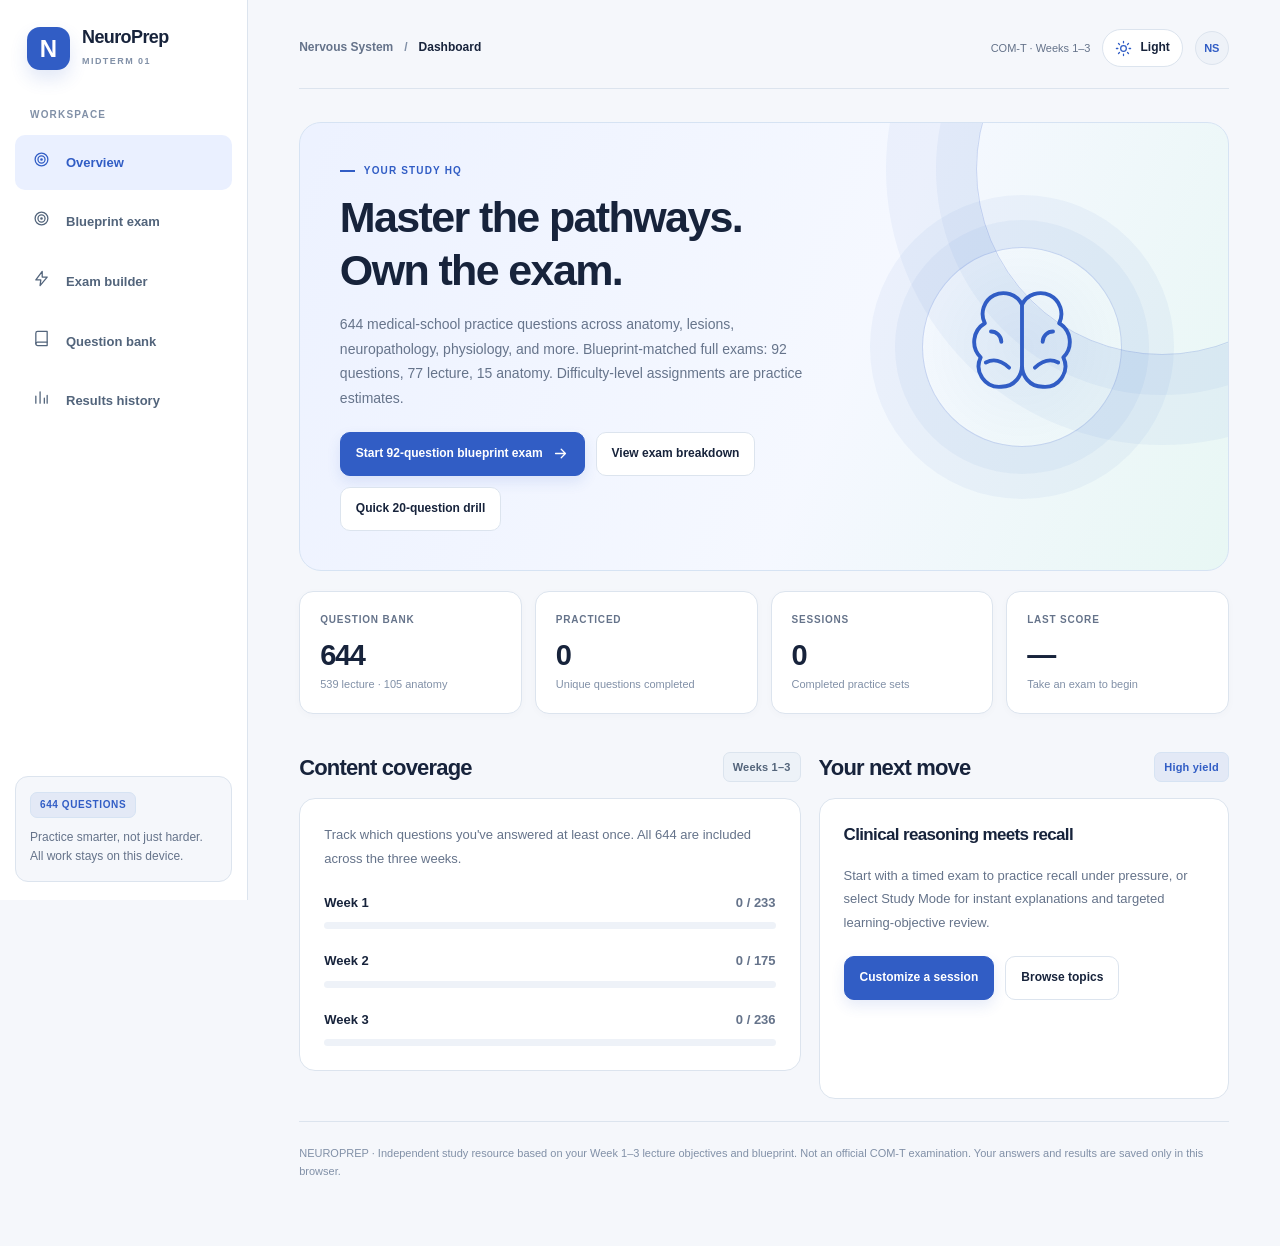
==== index.html @ bd57dd23 "Add persistent light/dark theme toggle and refreshed NeuroPrep visual design" ====
<!doctype html>
<html lang="en">
<head>
  <meta charset="utf-8" />
  <meta name="viewport" content="width=device-width, initial-scale=1" />
  <meta name="description" content="644 learning-objective-aligned nervous system practice questions with faculty blueprint-matched 92-question simulations, with explanations, a timed exam mode, and progress tracking." />
  <meta name="theme-color" content="#091422" />
  <title>NeuroPrep • Nervous System Midterm</title>
  <script>
    (function(){
      var preference;
      try { preference=localStorage.getItem('neuroprep-theme'); } catch(e) {}
      var dark=preference==='dark'||(preference!=='light'&&window.matchMedia&&window.matchMedia('(prefers-color-scheme: dark)').matches);
      document.documentElement.dataset.theme=dark?'dark':'light';
      document.querySelector('meta[name="theme-color"]').setAttribute('content',dark?'#0c1320':'#f5f7fb');
    })();
  </script>
  <link rel="icon" href="favicon.svg" type="image/svg+xml" />
  <style>
:root { color-scheme: dark; --bg: #07111e; --pane:#0d1a2b; --card:#111f33; --card-2:#14263d; --border:#233651; --ink:#eff7ff; --muted:#9eafc6; --subtle:#70849e; --mint:#79e2c9; --mint-bg:rgba(121,226,201,.11); --gold:#ffd289; --red:#ff8e9b; --blue:#7fbbff; --shadow:0 24px 70px rgba(0,0,0,.19); }
*{box-sizing:border-box} html{scroll-behavior:smooth}body{margin:0;background:radial-gradient(ellipse 1100px 700px at 72% -230px,#183455 0,transparent 70%),var(--bg);color:var(--ink);font-family:'DM Sans',-apple-system,BlinkMacSystemFont,'Segoe UI',sans-serif;font-size:15px;line-height:1.6}button,select,input{font:inherit}button{cursor:pointer}button:disabled{cursor:not-allowed;opacity:.46}a{color:var(--mint)} :focus-visible{outline:2px solid var(--mint);outline-offset:3px}button,input,select{accent-color:var(--mint)}
.shell{display:grid;grid-template-columns:248px minmax(0,1fr);min-height:100vh}.sidebar{background:#0a1728cc;border-right:1px solid var(--border);padding:27px 16px 20px;position:sticky;top:0;height:100vh;display:flex;flex-direction:column;gap:26px;backdrop-filter:blur(10px)}.brand{display:flex;gap:13px;align-items:center;padding:0 12px}.brand-mark{width:42px;height:42px;display:grid;place-items:center;color:#081b21;background:var(--mint);border-radius:13px;font-size:25px;font-weight:900;box-shadow:0 0 30px rgba(121,226,201,.14)}.brand-name{font:800 18px/1.1 Manrope,sans-serif;letter-spacing:-.5px}.brand-sub{color:var(--muted);font-size:10px;letter-spacing:2px;text-transform:uppercase;margin-top:6px;font-weight:700}.nav-caption{color:#607792;font-weight:700;letter-spacing:1.5px;font-size:10px;text-transform:uppercase;padding:0 15px;margin:14px 0 10px}.nav{display:grid;gap:6px}.nav-item{display:flex;align-items:center;gap:13px;width:100%;border:1px solid transparent;background:none;text-align:left;color:#a9bdd5;padding:12px 14px;border-radius:11px;font-weight:700;transition:.2s}.nav-item:hover{background:#16283e;color:var(--ink)}.nav-item.active{background:rgba(121,226,201,.11);color:var(--mint);border-color:rgba(121,226,201,.13)}.nav-icon{width:23px;text-align:center;font-size:18px}.sidebar-foot{margin-top:auto;padding:16px 13px;background:#15243a;border:1px solid var(--border);border-radius:14px;color:var(--muted);font-size:12px}.tiny-tag{display:inline-block;background:rgba(121,226,201,.1);color:var(--mint);border:1px solid rgba(121,226,201,.19);padding:4px 9px;border-radius:7px;font-size:10px;letter-spacing:1px;font-weight:800;text-transform:uppercase}.main{min-width:0;padding:32px clamp(20px,5vw,72px) 68px;max-width:1540px;width:100%;margin:0 auto}.topline{display:flex;justify-content:space-between;align-items:center;gap:12px;border-bottom:1px solid #1b2e46;padding-bottom:25px;margin-bottom:36px}.crumb{color:#a4b8cc;font-size:13px;font-weight:700;display:flex;align-items:center;gap:11px}.crumb b{color:#e2f6fa}.avatar{height:35px;width:35px;border-radius:50%;background:#213c4c;display:grid;place-items:center;color:var(--mint);font-weight:800;font-size:12px;border:1px solid #3d5963}.top-meta{display:flex;gap:12px;align-items:center;color:var(--muted);font-size:12px}.eyebrow{font-size:11px;color:var(--mint);font-weight:800;letter-spacing:2px;text-transform:uppercase;display:flex;gap:9px;align-items:center}.eyebrow:before{content:'';width:19px;height:2px;background:var(--mint)}h1,h2,h3,p{margin-top:0}h1,h2,h3{font-family:Manrope,sans-serif;letter-spacing:-.045em}h1{font-size:clamp(30px,4vw,48px);line-height:1.17;margin:13px 0 16px}h2{font-size:24px;line-height:1.3;margin-bottom:10px}h3{font-size:17px;line-height:1.4}.lede{font-size:16px;color:#b0c2d6;max-width:690px;line-height:1.85}.muted{color:var(--muted)}.subtle{color:var(--subtle)}.small{font-size:12px}.hero{display:grid;grid-template-columns:1.2fr .8fr;gap:20px;position:relative;background:linear-gradient(116deg,#142d45 0%,#10283c 56%,#0f2d33 100%);border:1px solid #2a4760;border-radius:22px;padding:clamp(24px,4vw,42px);overflow:hidden;box-shadow:var(--shadow)}.hero:after{content:'';position:absolute;width:370px;height:370px;border-radius:50%;right:-120px;top:-140px;border:1px solid #72e2c22e;box-shadow:0 0 0 40px #72e2c20a,0 0 0 90px #72e2c207;pointer-events:none}.hero-content{position:relative;z-index:1}.hero h1{margin-bottom:18px}.hero p{color:#b4c7d8;max-width:550px}.hero-graphic{min-height:220px;align-self:center;display:flex;align-items:center;justify-content:center;position:relative}.neuro-orbit{border:1px solid rgba(121,226,201,.35);height:200px;width:200px;border-radius:50%;display:grid;place-items:center;color:var(--mint);font-size:100px;background:radial-gradient(circle,rgba(121,226,201,.1),transparent 70%);box-shadow:0 0 0 27px rgba(121,226,201,.045),0 0 0 52px rgba(121,226,201,.027)}.neuro-orbit svg{width:124px;height:124px;filter:drop-shadow(0 0 10px rgba(121,226,201,.18))}.cta-row{display:flex;flex-wrap:wrap;gap:11px;margin-top:22px}.btn{border:1px solid var(--border);padding:11px 17px;border-radius:10px;font-size:13px;font-weight:800;background:#172a40;color:var(--ink);display:inline-flex;justify-content:center;align-items:center;gap:9px;transition:.15s;min-height:43px}.btn:hover{transform:translateY(-1px);border-color:#4f6883;background:#1d3650}.btn.primary{background:var(--mint);color:#072c2b;border-color:var(--mint);box-shadow:0 8px 24px rgba(121,226,201,.13)}.btn.primary:hover{background:#a4f5df}.btn.ghost{background:transparent}.btn.danger{background:#44252e;color:#ffbdc5;border-color:#764751}.btn.slim{padding:8px 12px;min-height:35px;font-size:12px}.section-heading{display:flex;align-items:end;justify-content:space-between;gap:12px;margin:38px 0 16px}.section-heading h2{margin:0}.kpi-grid{display:grid;grid-template-columns:repeat(4,minmax(0,1fr));gap:15px;margin-top:20px}.kpi{background:var(--pane);border:1px solid var(--border);border-radius:15px;padding:20px}.kpi-label{font-size:11px;text-transform:uppercase;letter-spacing:1px;color:var(--muted);font-weight:800}.kpi-value{font:800 30px Manrope,sans-serif;letter-spacing:-1.5px;margin:10px 0 0}.kpi-foot{font-size:11px;color:#7896af;margin-top:2px}.panel{background:var(--pane);border:1px solid var(--border);border-radius:17px;padding:24px}.dual{display:grid;grid-template-columns:1.1fr .9fr;gap:18px}.week-list{display:grid;gap:21px;margin-top:22px}.week-line{display:flex;justify-content:space-between;align-items:center;gap:10px;font-size:13px;font-weight:700;margin-bottom:9px}.meter{height:7px;border-radius:10px;background:#233850;overflow:hidden}.meter-fill{height:100%;background:linear-gradient(90deg,#48baa6,#a8f3d5);border-radius:10px}.tag{display:inline-flex;align-items:center;padding:5px 9px;border-radius:7px;border:1px solid #324862;background:#172b43;color:#a7bdcf;letter-spacing:.2px;font-size:11px;font-weight:700}.tag.mint{background:var(--mint-bg);border-color:#37786c;color:var(--mint)}.tag.gold{color:var(--gold);background:#42371f;border-color:#76613a}.section-help{font-size:13px;color:var(--muted);line-height:1.8}.form-grid{display:grid;grid-template-columns:repeat(2,minmax(0,1fr));gap:20px;margin-top:24px}.field{display:grid;gap:7px}.field label{font-size:12px;color:#d0dfeb;font-weight:700}.field select,.field input[type="search"],.field input[type="number"]{min-width:0;background:#101f32;color:var(--ink);border:1px solid #344960;border-radius:11px;padding:11px 14px;outline:none}.field select:focus,.field input:focus{border-color:var(--mint)}.check-row{display:flex;gap:12px;align-items:center;color:#c6d7e4;font-weight:600;font-size:13px;padding:8px 0}.check-row input{width:17px;height:17px}.mode-cards{display:grid;grid-template-columns:repeat(2,1fr);gap:14px;margin-top:20px}.mode-card{border:1px solid #32445b;background:#102137;padding:18px;border-radius:14px;cursor:pointer}.mode-card.selected{border-color:var(--mint);background:rgba(121,226,201,.07)}.mode-card input{margin-right:7px}.mode-card-title{font-weight:800}.mode-card p{font-size:12px;color:var(--muted);margin:7px 0 0}.divider{border:none;border-top:1px solid var(--border);margin:22px 0}.launchbar{display:flex;align-items:center;justify-content:space-between;flex-wrap:wrap;gap:14px}.alert{padding:13px 16px;background:#1b2a3e;border:1px solid #314765;border-radius:10px;font-size:12px;color:#b0c3d7}.session-header{display:flex;flex-wrap:wrap;justify-content:space-between;align-items:center;gap:10px;margin:3px 0 19px}.session-subtitle{font-size:12px;color:var(--muted);font-weight:700}.session-progress{height:7px;border-radius:20px;background:#223851;overflow:hidden;margin-bottom:24px}.session-progress span{display:block;height:100%;background:var(--mint);border-radius:20px;transition:width .25s}.session-grid{display:grid;grid-template-columns:minmax(0,1fr) 248px;gap:19px;align-items:start}.question-card{background:var(--pane);border:1px solid var(--border);border-radius:19px;min-width:0;padding:clamp(20px,3.2vw,34px);box-shadow:var(--shadow)}.q-top{display:flex;justify-content:space-between;align-items:center;gap:12px;margin-bottom:21px}.q-num{font:800 14px Manrope,sans-serif;color:var(--mint)}.q-meta{display:flex;flex-wrap:wrap;gap:7px;margin-bottom:20px}.q-stem{font-family:Manrope,sans-serif;font-weight:600;font-size:clamp(17px,1.6vw,20px);line-height:1.8;letter-spacing:-.02em;max-width:900px;margin:20px 0 24px}.option-list{display:grid;gap:10px}.option{width:100%;text-align:left;background:#102238;border:1px solid #2b415b;border-radius:13px;display:flex;gap:15px;align-items:flex-start;color:#dbe7f4;padding:16px 17px;line-height:1.65;transition:.15s}.option:hover:not(:disabled){border-color:#7188a5;background:#142b43}.option.selected{border-color:var(--blue);background:rgba(127,187,255,.10)}.option.correct{border-color:#58c9ad;background:rgba(121,226,201,.10)}.option.incorrect{border-color:#ee8e9d;background:rgba(255,142,155,.10)}.option:disabled{opacity:1;cursor:default}.letter{flex:none;width:28px;height:28px;border-radius:9px;background:#263c56;border:1px solid #39546d;display:grid;place-items:center;color:#cbd9e8;font-weight:800;font-size:12px}.option.selected .letter{background:#2d5679;border-color:#7fbbff}.option.correct .letter{background:#296455;border-color:#58c9ad}.option.incorrect .letter{background:#5d3646;border-color:#ff8e9b}.feedback{background:#102e32;border:1px solid #2c7769;border-radius:14px;padding:19px;margin-top:22px}.feedback.wrong{background:#33212a;border-color:#71404d}.feedback-title{font:800 15px Manrope,sans-serif;color:#b0ffdf;display:flex;align-items:center;gap:8px}.feedback.wrong .feedback-title{color:#ffc3cf}.feedback p{margin:10px 0 0;color:#d9e7eb;line-height:1.85}.q-actions{display:flex;flex-wrap:wrap;gap:10px;justify-content:space-between;align-items:center;margin-top:24px}.q-controls{display:flex;gap:9px;flex-wrap:wrap}.rail{background:var(--pane);border:1px solid var(--border);border-radius:17px;padding:19px;position:sticky;top:22px}.rail h3{font-size:14px;margin:0 0 16px}.question-grid{display:grid;grid-template-columns:repeat(5,minmax(0,1fr));gap:6px;max-height:420px;overflow-y:auto}.q-dot{border-radius:7px;border:1px solid #38506b;background:#17283e;color:#b9cadc;aspect-ratio:1/1;display:grid;place-items:center;font-size:11px;font-weight:800;position:relative}.q-dot:hover{background:#233d56}.q-dot.active{outline:2px solid var(--mint);outline-offset:1px;border-color:var(--mint)}.q-dot.answered{background:#245649;border-color:#438a76;color:#b4ffe6}.q-dot.flagged:after{content:'';position:absolute;right:2px;top:2px;border-radius:50%;width:5px;height:5px;background:var(--gold)}.legend{margin-top:16px;display:grid;gap:8px;font-size:11px;color:var(--muted)}.legend-item{display:flex;align-items:center;gap:7px}.legend-item i{width:10px;height:10px;border-radius:3px;background:#20364d;border:1px solid #48637b;display:inline-block}.legend-item .marked{background:#245649;border-color:#438a76}.legend-item .flagged{background:var(--gold)}.image-figure{margin:20px 0 25px;border:1px solid #3b5067;border-radius:15px;overflow:hidden;background:#fff}.image-figure img{width:100%;max-height:580px;object-fit:contain;display:block}.image-figure figcaption{display:flex;align-items:center;justify-content:space-between;background:#111f31;padding:9px 13px;color:var(--muted);font-size:11px}.linklike{border:0;background:none;color:var(--mint);font-weight:700;padding:4px 0;text-decoration:underline}.bank-filters{display:flex;flex-wrap:wrap;gap:10px;margin:24px 0}.bank-filters input,.bank-filters select{background:#0f2034;color:var(--ink);border:1px solid #33465b;border-radius:10px;padding:11px 13px;max-width:100%}.bank-filters input{min-width:240px;flex:1}.bank-list{display:grid;gap:10px}.bank-item{display:grid;grid-template-columns:auto minmax(0,1fr) auto;align-items:center;gap:14px;padding:17px;background:var(--pane);border:1px solid var(--border);border-radius:13px}.bank-n{font-weight:800;color:var(--mint);font-family:Manrope,sans-serif}.bank-item h3{font-size:13px;letter-spacing:0;margin:0 0 6px}.bank-item p{color:var(--muted);font-size:12px;line-height:1.65;margin:0}.result-stamp{background:#17382f;color:var(--mint);display:inline-block;padding:6px 11px;border-radius:9px;font-size:12px;font-weight:800}.result-summary{background:linear-gradient(125deg,#152f42,#12372f);border:1px solid #385d5a;border-radius:20px;padding:30px;display:flex;justify-content:space-between;align-items:center;gap:22px;flex-wrap:wrap}.big-score{font:800 clamp(48px,8vw,80px)/1 Manrope,sans-serif;letter-spacing:-4px;color:var(--mint)}.score-disc{font-size:13px;color:#b1c7d6;margin-top:7px}.stat-row{display:flex;gap:12px;flex-wrap:wrap;margin-top:18px}.stat-pill{background:#163347;padding:9px 13px;border-radius:9px;font-size:12px;color:#c1d6df;border:1px solid #345164}.results-list{display:grid;gap:10px;margin-top:15px}.review-item{border:1px solid var(--border);border-radius:11px;background:var(--pane);padding:16px}.review-title{display:flex;flex-wrap:wrap;justify-content:space-between;gap:9px;font-weight:700;margin-bottom:8px}.review-item p{font-size:13px;color:var(--muted);margin:8px 0;line-height:1.8}.review-item .answer-line{color:#cce6e5}.history-table{width:100%;border-collapse:collapse;font-size:13px}.history-table th{text-align:left;color:var(--muted);font-size:11px;text-transform:uppercase;letter-spacing:.8px;border-bottom:1px solid var(--border);padding:12px 11px}.history-table td{padding:13px 11px;border-bottom:1px solid #1e3149}.scorebar{background:#263a4d;height:6px;width:100%;border-radius:8px;margin:10px 0 14px}.scorebar span{display:block;height:100%;background:var(--mint);border-radius:8px}.topic-rows{display:grid;gap:4px}.empty{padding:30px;color:var(--muted);border:1px dashed #35526e;border-radius:12px;text-align:center}.modal{position:fixed;z-index:10;inset:0;background:rgba(1,7,14,.85);display:grid;place-items:center;padding:24px}.modal img{max-width:min(95vw,1100px);max-height:85vh;object-fit:contain;background:white;border-radius:12px}.modal button{position:absolute;right:20px;top:20px}.mobile-nav{display:none}.loading{padding:50px;text-align:center}.footer-note{color:#7288a0;font-size:11px;margin-top:50px;border-top:1px solid var(--border);padding-top:22px}.kbd{display:inline-block;background:#263a50;border:1px solid #496079;color:#e4edf6;border-radius:4px;padding:0px 5px;font:700 11px monospace}.tiny-exam{display:flex;gap:9px;align-items:center}.warn{color:var(--gold)}
@media(max-width:1150px){.shell{grid-template-columns:210px minmax(0,1fr)}.main{padding:30px 30px 55px}.session-grid{grid-template-columns:minmax(0,1fr) 205px}.question-grid{grid-template-columns:repeat(5,minmax(0,1fr))}.hero-graphic{min-height:180px}.neuro-orbit{height:155px;width:155px}.neuro-orbit svg{width:100px;height:100px}}
@media(max-width:850px){.shell{display:block}.sidebar{display:none}.mobile-nav{display:flex;gap:7px;padding:13px 17px;background:#0b1929;border-bottom:1px solid var(--border);overflow-x:auto;position:sticky;top:0;z-index:5}.mobile-nav button{flex:0 0 auto;white-space:nowrap}.main{padding:24px 19px 45px}.session-grid{grid-template-columns:1fr}.rail{position:static;order:-1}.rail .question-grid{grid-template-columns:repeat(10,1fr);max-height:115px}.hero{grid-template-columns:1fr}.hero-graphic{display:none}.dual{grid-template-columns:1fr}.kpi-grid{grid-template-columns:repeat(2,1fr)}}
@media(max-width:540px){h1{font-size:29px}.topline{margin-bottom:24px}.kpi-grid{gap:8px}.kpi{padding:15px}.kpi-value{font-size:26px}.form-grid,.mode-cards{grid-template-columns:1fr}.question-card{padding:19px 15px}.q-stem{font-size:17px}.option{padding:13px;gap:10px}.letter{width:25px;height:25px}.rail .question-grid{grid-template-columns:repeat(8,1fr)}.bank-item{grid-template-columns:auto 1fr}.bank-item button{grid-column:2;justify-self:start}.result-summary{padding:22px}.history-table{font-size:11px}.history-table td,.history-table th{padding:9px 4px}}

/* NeuroPrep v2 · visual system and two-theme layer */
:root,
:root[data-theme="light"] {
  color-scheme: light;
  --bg:#f5f7fb; --pane:#ffffff; --card:#ffffff; --card-2:#f4f7fc;
  --border:#dce4ee; --ink:#17233b; --muted:#65738a; --subtle:#8190a7;
  --mint:#315dc5; --mint-bg:rgba(49,93,197,.09); --gold:#976514;
  --red:#bc4760; --blue:#315dc5;
  --shadow:0 16px 48px rgba(39,58,96,.06);
  --sidebar-bg:#fff; --sidebar-foot:#f5f7fb; --nav-text:#52647b; --nav-hover:#f3f6fb; --nav-active:#eaf0ff;
  --input-bg:#fff; --soft:#f6f8fc; --soft-2:#eef2f8; --elevated:#fff;
  --strong-border:#c7d4e5; --hero-bg:linear-gradient(112deg,#edf2ff 2%,#f5f8ff 58%,#e8f7f4 100%);
  --hero-border:#d6e3f3; --hero-text:#66748b; --hero-ring:rgba(49,93,197,.23);
  --hero-glow:rgba(49,93,197,.05); --button-bg:#fff; --button-hover:#f2f6ff;
  --button-primary:#315dc5; --button-primary-hover:#234da9; --button-primary-ink:#fff;
  --option-bg:#fff; --option-hover:#f5f8ff; --option-selected:#eef3ff;
  --option-correct:#eaf7ef; --option-incorrect:#fff0f2;
  --success-ink:#216345; --success-border:#95d2aa; --success-bg:#eaf7ef;
  --error-ink:#a53550; --error-border:#ebabb8; --error-bg:#fff0f2;
  --badge-bg:#edf2f8; --badge-border:#dbe4ee; --badge-ink:#53647a;
  --warn-bg:#fff7e9; --warn-border:#ead7b2;
}
:root[data-theme="dark"] {
  color-scheme:dark;
  --bg:#0c1320; --pane:#141f30; --card:#19253a; --card-2:#19293f;
  --border:#2b3b53; --ink:#edf3ff; --muted:#a3b1c6; --subtle:#8496b0;
  --mint:#a1b8ff; --mint-bg:rgba(144,170,255,.14); --gold:#e8bd70;
  --red:#ffa3b6; --blue:#9cb7ff;
  --shadow:0 18px 55px rgba(1,7,18,.15);
  --sidebar-bg:#101a2a; --sidebar-foot:#19273b; --nav-text:#adbad0; --nav-hover:#1d2b40; --nav-active:#253754;
  --input-bg:#172438; --soft:#182538; --soft-2:#22334a; --elevated:#1c2b42;
  --strong-border:#3a506c; --hero-bg:linear-gradient(112deg,#182b48 2%,#1b2c48 56%,#16353e 100%);
  --hero-border:#314b68; --hero-text:#bdcce0; --hero-ring:rgba(161,184,255,.27);
  --hero-glow:rgba(161,184,255,.05); --button-bg:#202f46; --button-hover:#2a3d58;
  --button-primary:#9bb6ff; --button-primary-hover:#b7caff; --button-primary-ink:#0c1b38;
  --option-bg:#18273d; --option-hover:#20334e; --option-selected:#26395c;
  --option-correct:#1c3834; --option-incorrect:#452734;
  --success-ink:#b1eed4; --success-border:#437c67; --success-bg:#1c3834;
  --error-ink:#ffd0d9; --error-border:#855164; --error-bg:#452734;
  --badge-bg:#1e3047; --badge-border:#3b506b; --badge-ink:#b6c4d7;
  --warn-bg:#3a3125; --warn-border:#69583b;
}
html {background:var(--bg)}
body {background:var(--bg); color:var(--ink);font-family:'Inter',ui-sans-serif,-apple-system,BlinkMacSystemFont,'Segoe UI',sans-serif;font-size:14.5px;line-height:1.65;font-optical-sizing:auto;-webkit-font-smoothing:antialiased}
h1,h2,h3,.brand-name,.kpi-value,.q-stem,.big-score,.q-num,.bank-n,.feedback-title {font-family:'Plus Jakarta Sans','Inter',ui-sans-serif,sans-serif}
h1,h2,h3{letter-spacing:-.038em;font-weight:750}
h1{font-size:clamp(30px,3.5vw,43px);line-height:1.22}
h2{font-size:22px}.lede{font-size:15px;color:var(--muted);line-height:1.75}
.small{font-size:12px}a{color:var(--mint);text-underline-offset:3px} :focus-visible{outline:3px solid var(--mint);outline-offset:2px}
.sidebar{background:var(--sidebar-bg);border-right:1px solid var(--border);padding:27px 15px 18px;gap:30px;backdrop-filter:none}
.brand{gap:12px}.brand-mark{width:43px;height:43px;border-radius:13px;font:800 24px/1 'Plus Jakarta Sans',sans-serif;color:#fff;background:#315dc5;box-shadow:0 9px 18px rgba(49,93,197,.14)}
.brand-name{font-weight:800;font-size:18px;letter-spacing:-.6px}.brand-sub{color:var(--subtle);font-size:9px;letter-spacing:1.45px;font-weight:700}
.nav-caption{color:var(--subtle);padding:0 15px;margin:7px 0 11px;font-size:10px;letter-spacing:1.2px}
.nav{gap:4px}.nav-item{color:var(--nav-text);border-radius:10px;padding:12px 14px;font-size:13px;font-weight:650;transition:background .18s,color .18s,border-color .18s}
.nav-item:hover{background:var(--nav-hover);color:var(--ink)}.nav-item.active{background:var(--nav-active);color:var(--mint);border-color:transparent}
.sidebar-foot{background:var(--sidebar-foot);border-color:var(--border);border-radius:13px;line-height:1.6;padding:15px 14px}
.tiny-tag{color:var(--mint);background:var(--mint-bg);border-color:var(--hero-border);font-size:10px;letter-spacing:.6px}
.main{max-width:1480px;padding:29px clamp(22px,4vw,60px) 65px}
.topline{padding-bottom:21px;margin-bottom:33px;border-color:var(--border)}.crumb{color:var(--muted);font-size:12px;font-weight:650}.crumb b{color:var(--ink);font-weight:750}.top-meta{gap:12px;font-size:11px}
.avatar{background:var(--soft-2);border-color:var(--border);color:var(--mint);font-size:11px;width:34px;height:34px}
.theme-toggle{display:inline-flex;gap:8px;align-items:center;justify-content:center;border:1px solid var(--border);border-radius:999px;background:var(--pane);color:var(--ink);min-height:38px;padding:7px 12px;font-weight:700;font-size:12px;white-space:nowrap;transition:background .15s,border-color .15s,transform .15s}
.theme-toggle:hover{background:var(--soft);border-color:var(--strong-border);transform:translateY(-1px)}.theme-toggle svg{width:17px;height:17px;color:var(--mint)}
.eyebrow{letter-spacing:1.15px;font-weight:750;font-size:10px;color:var(--mint)}.eyebrow:before{background:var(--mint);width:15px}
.hero{background:var(--hero-bg);border-color:var(--hero-border);box-shadow:none;border-radius:22px;padding:clamp(24px,3.1vw,40px)}.hero h1{margin:12px 0 16px;max-width:660px}.hero p{color:var(--hero-text);line-height:1.75;font-size:14px}
.hero:after{border-color:var(--hero-ring);box-shadow:0 0 0 40px var(--hero-glow),0 0 0 90px var(--hero-glow)}
.neuro-orbit{color:var(--mint);border-color:var(--hero-ring);background:radial-gradient(circle,var(--hero-glow),transparent 72%);box-shadow:0 0 0 27px var(--hero-glow),0 0 0 52px var(--hero-glow)}.neuro-orbit svg{filter:none}
.btn{border:1px solid var(--border);background:var(--button-bg);color:var(--ink);padding:11px 15px;border-radius:10px;font-weight:700;font-size:12px;transition:background .16s,border-color .16s,transform .16s}
.btn:hover{background:var(--button-hover);border-color:var(--strong-border)}.btn.primary{background:var(--button-primary);border-color:var(--button-primary);color:var(--button-primary-ink);box-shadow:0 6px 14px rgba(49,93,197,.12)}.btn.primary:hover{background:var(--button-primary-hover);border-color:var(--button-primary-hover)}
.btn.ghost{background:transparent}.btn.danger{background:var(--error-bg);color:var(--error-ink);border-color:var(--error-border)}.btn.slim{font-size:12px}
.kpi-grid{gap:13px}.kpi{background:var(--pane);border-color:var(--border);padding:20px;border-radius:14px;box-shadow:0 2px 9px rgba(24,42,78,.025)}.kpi-label{color:var(--muted);font-size:10px;letter-spacing:.8px}
.kpi-value{font-weight:750;font-size:29px;letter-spacing:-1.3px}.kpi-foot{color:var(--subtle);font-size:11px;margin-top:3px}
.panel,.question-card,.rail,.bank-item,.review-item{background:var(--pane);border-color:var(--border);box-shadow:none}
.panel{border-radius:16px}.question-card{border-radius:18px}.bank-item{border-radius:13px}.rail{border-radius:16px}
.meter,.scorebar,.session-progress{background:var(--soft-2)}.meter-fill{background:linear-gradient(90deg,var(--mint),#6bc5c0)}
.tag{background:var(--badge-bg);border-color:var(--badge-border);color:var(--badge-ink);font-weight:650;font-size:11px}
.tag.mint{background:var(--mint-bg);border-color:var(--hero-border);color:var(--mint)}.tag.gold{background:var(--warn-bg);border-color:var(--warn-border);color:var(--gold)}
.field label,.check-row{color:var(--ink)}.field select,.field input[type="search"],.field input[type="number"],.bank-filters input,.bank-filters select{background:var(--input-bg);color:var(--ink);border:1px solid var(--strong-border);border-radius:10px}
.field input:focus,.field select:focus,.bank-filters input:focus{outline:2px solid var(--mint);outline-offset:1px}
.mode-card{background:var(--soft);border-color:var(--border);border-radius:13px}.mode-card.selected{background:var(--nav-active);border-color:var(--mint)}
.alert{background:var(--soft);border-color:var(--border);color:var(--muted)}.section-help,.session-subtitle{color:var(--muted)}
.q-num{color:var(--mint);font-size:12px;letter-spacing:.5px}.q-stem{font-size:clamp(17px,1.6vw,19px);font-weight:600;line-height:1.75;letter-spacing:-.025em}
.option{background:var(--option-bg);border-color:var(--border);color:var(--ink);border-radius:12px;padding:15px 16px;font-size:13.5px;line-height:1.65}
.option:hover:not(:disabled){background:var(--option-hover);border-color:var(--strong-border)}.option.selected{background:var(--option-selected);border-color:var(--mint)}
.option.correct{background:var(--option-correct);border-color:var(--success-border)}.option.incorrect{background:var(--option-incorrect);border-color:var(--error-border)}
.letter{border:1px solid var(--badge-border);background:var(--badge-bg);color:var(--badge-ink);border-radius:8px}
.option.selected .letter{background:var(--mint-bg);border-color:var(--mint);color:var(--mint)}
.option.correct .letter{background:var(--success-bg);border-color:var(--success-border);color:var(--success-ink)}
.option.incorrect .letter{background:var(--error-bg);border-color:var(--error-border);color:var(--error-ink)}
.feedback{background:var(--success-bg);border-color:var(--success-border)}.feedback.wrong{background:var(--error-bg);border-color:var(--error-border)}
.feedback-title{color:var(--success-ink)}.feedback.wrong .feedback-title{color:var(--error-ink)}.feedback p{color:var(--ink)}
.q-dot{background:var(--soft);border-color:var(--strong-border);color:var(--muted)}.q-dot:hover{background:var(--soft-2)}
.q-dot.active{outline-color:var(--mint);border-color:var(--mint)}.q-dot.answered{background:var(--mint-bg);border-color:var(--mint);color:var(--mint)}
.legend-item i{background:var(--soft);border-color:var(--strong-border)}.legend-item .marked{background:var(--mint-bg);border-color:var(--mint)}
.image-figure{border-color:var(--border)}.image-figure figcaption{background:var(--soft);color:var(--muted)}
.bank-n{color:var(--mint)}.bank-item p{color:var(--muted)}
.result-stamp{background:var(--mint-bg);color:var(--mint)}.result-summary{background:var(--hero-bg);border-color:var(--hero-border)}.big-score{color:var(--mint)}.score-disc{color:var(--muted)}
.stat-pill{background:var(--badge-bg);color:var(--badge-ink);border-color:var(--badge-border)}
.review-item .answer-line{color:var(--success-ink)}.history-table td{border-bottom-color:var(--border)}
.empty{border-color:var(--strong-border)}.footer-note{color:var(--subtle);font-size:11px}
.kbd{background:var(--soft);border-color:var(--strong-border);color:var(--ink)}
.mobile-nav{background:var(--sidebar-bg)}
@media(max-width:850px){.mobile-nav{background:var(--sidebar-bg);border-color:var(--border);padding:11px 16px}.main{padding:23px 19px 48px}.topline{margin-bottom:24px}}
@media(max-width:540px){.top-meta>span:first-child{display:none}.top-meta{gap:8px}.theme-toggle{min-height:35px;padding:6px 10px;font-size:11px}.avatar{width:32px;height:32px}.crumb{gap:7px;font-size:11px}.main{padding-left:15px;padding-right:15px}.hero{padding:23px;border-radius:18px}.btn.primary{box-shadow:none}}
@media(prefers-reduced-motion:reduce){*,*::before,*::after{scroll-behavior:auto!important;transition:none!important;animation:none!important}}

</style>
</head>
<body>
  <div id="app" aria-live="polite">
    <div class="loading">Loading your practice exam…</div>
  </div>
  <script>
window.QUESTION_BANK = [{"id":1,"week":1,"topic":"Face Anatomy","objective":"LO 2, 6","answer":"B","stem":"A 59-year-old man undergoes excision of a benign parotid tumor. Postoperatively, he cannot elevate the right corner of his mouth when smiling or compress his right cheek against his teeth. However, he retains normal sensation over the cheek and normal masseter strength. Which structure was most likely injured?","options":["Mandibular division of CN V","Buccal branches of CN VII","Buccal sensory nerve of CN V3","Auriculotemporal nerve","Glossopharyngeal nerve"],"explanation":"Buccal branches of CN VII control muscles including buccinator and other facial expression muscles. Mastication and facial sensation are mediated by CN V.","kind":"lecture","image":null,"blueprintTopic":"Face Anatomy","blueprintSlot":21,"difficultyLevel":1},{"id":2,"week":1,"topic":"Face Anatomy","objective":"LO 4, 6","answer":"C","stem":"A patient develops reduced saliva production from the left parotid gland following surgery in the infratemporal fossa. Facial expression and mastication remain intact. The surgeon suspects interruption of postganglionic parasympathetic fibers immediately distal to their synapse. Which nerve normally carries these fibers to the parotid gland?","options":["Greater petrosal nerve","Chorda tympani","Auriculotemporal nerve","Buccal branch of facial nerve","Lesser occipital nerve"],"explanation":"CN IX secretomotor fibers synapse in the otic ganglion, then travel with the auriculotemporal nerve (V3) to the parotid.","kind":"lecture","image":null,"blueprintTopic":"Face Anatomy","blueprintSlot":22,"difficultyLevel":1},{"id":3,"week":1,"topic":"Face Anatomy","objective":"LO 2, 3, 6","answer":"C","stem":"Following a mandibular fracture, a patient experiences difficulty protruding the jaw. During attempted opening, the mandible deviates to the left. There is no weakness of facial expression. Which combination most accurately identifies the impaired muscle and its nerve?","options":["Left medial pterygoid — CN VII","Right masseter — CN V2","Left lateral pterygoid — CN V3","Right temporalis — CN VII","Left buccinator — CN V3"],"explanation":"Weakness of the left lateral pterygoid causes the jaw to deviate left because the intact right lateral pterygoid acts unopposed.","kind":"lecture","image":null,"blueprintTopic":"Face Anatomy","blueprintSlot":23,"difficultyLevel":1},{"id":4,"week":1,"topic":"Face Anatomy","objective":"LO 5, 6","answer":"B","stem":"A 24-year-old develops a severe infection along the lateral aspect of the nose. Several days later, he presents with fever, proptosis, ophthalmoplegia, and impaired abduction of one eye. Imaging demonstrates cavernous sinus thrombosis. Which venous pathway most directly explains the intracranial spread of infection?","options":["Facial vein → retromandibular vein → external jugular vein","Facial vein → angular vein → superior ophthalmic vein → cavernous sinus","Facial vein → superficial temporal vein → transverse sinus","Facial vein → maxillary vein → straight sinus","Facial vein → anterior jugular vein → inferior petrosal sinus"],"explanation":"Facial venous drainage communicates with the cavernous sinus through the angular and superior ophthalmic veins.","kind":"lecture","image":null,"blueprintTopic":"Face Anatomy","blueprintSlot":21,"difficultyLevel":1},{"id":5,"week":1,"topic":"Facial Embryology","objective":"LO 1, 5, 6","answer":"B","stem":"A newborn has a unilateral cleft extending from the upper lip toward the nostril, without involvement of the posterior secondary palate. The defect reflects failure of fusion between two facial prominences. Which structures failed to unite?","options":["Lateral nasal and mandibular prominences","Medial nasal and maxillary prominences","Left and right mandibular prominences","Maxillary and lateral nasal prominences","Left and right palatine shelves"],"explanation":"Cleft lip arises when the maxillary prominence fails to fuse with the medial nasal prominence.","kind":"lecture","image":null,"blueprintTopic":"Facial Embryology","blueprintSlot":24,"difficultyLevel":1},{"id":6,"week":1,"topic":"Facial Embryology","objective":"LO 2, 5, 6","answer":"C","stem":"A newborn has an isolated cleft involving the posterior hard palate and soft palate, while the lip and primary palate are intact. Failure of which embryological event most directly accounts for this defect?","options":["Fusion of the medial nasal prominences","Formation of the frontonasal prominence","Fusion of the lateral palatine shelves","Formation of Meckel cartilage","Fusion of the mandibular prominences"],"explanation":"The secondary palate forms through elevation and fusion of the lateral palatine shelves.","kind":"lecture","image":null,"blueprintTopic":"Facial Embryology","blueprintSlot":25,"difficultyLevel":2},{"id":7,"week":1,"topic":"Facial Embryology","objective":"LO 2, 6","answer":"D","stem":"An infant has hypocalcemic seizures, recurrent infections, low circulating T cells, and an interrupted aortic arch. Genetic analysis demonstrates a chromosome 22q11.2 deletion. Disruption of neural crest contributions to which pharyngeal structures most directly explains the endocrine and immune abnormalities?","options":["First and second arches","First and second clefts","Second and third clefts","Third and fourth pouches","Fourth and sixth arches only"],"explanation":"DiGeorge syndrome disrupts development of the third and fourth pharyngeal pouches, affecting thymus and parathyroid development.","kind":"lecture","image":null,"blueprintTopic":"Facial Embryology","blueprintSlot":26,"difficultyLevel":2},{"id":8,"week":1,"topic":"Facial Embryology","objective":"LO 2, 4, 6","answer":"B","stem":"A child is evaluated for severe mandibular hypoplasia, malar hypoplasia, downward-slanting palpebral fissures, and abnormal external ears. Cardiac and thymic development are normal. Which embryologic mechanism best explains the craniofacial abnormalities?","options":["Failure of forebrain separation","Abnormal migration or survival of neural crest cells contributing to the first pharyngeal arch","Failure of fusion between the lateral palatine shelves","Failed development of the third and fourth pharyngeal pouches","Failed caudal neuropore closure"],"explanation":"Treacher Collins syndrome involves abnormal first-arch neural crest development, producing characteristic mandibular and zygomatic abnormalities.","kind":"lecture","image":null,"blueprintTopic":"Facial Embryology","blueprintSlot":24,"difficultyLevel":1},{"id":9,"week":1,"topic":"Neck Anatomy","objective":"LO 5, 7","answer":"B","stem":"A patient undergoes thyroidectomy and subsequently has a weak, breathy voice. Laryngoscopy reveals that the right vocal fold cannot abduct normally. The patient can still produce some high-pitched sounds. Which structure was most likely injured?","options":["Right external branch of superior laryngeal nerve","Right recurrent laryngeal nerve","Left hypoglossal nerve","Right glossopharyngeal nerve","Right internal branch of superior laryngeal nerve"],"explanation":"The recurrent laryngeal nerve supplies nearly all intrinsic laryngeal muscles, including the posterior cricoarytenoid, the primary vocal fold abductor.","kind":"lecture","image":null,"blueprintTopic":"Neck Anatomy","blueprintSlot":48,"difficultyLevel":3},{"id":10,"week":1,"topic":"Neck Anatomy","objective":"LO 3, 7","answer":"C","stem":"A patient undergoes lymph node biopsy in the right posterior triangle of the neck. Postoperatively, the patient develops right shoulder droop and difficulty elevating the shoulder against resistance. Turning the head to the left against resistance is also weakened. Which nerve was most likely injured?","options":["Right hypoglossal nerve","Right phrenic nerve","Right spinal accessory nerve","Right vagus nerve","Right dorsal scapular nerve"],"explanation":"CN XI innervates ipsilateral trapezius and sternocleidomastoid. The right SCM rotates the head toward the left.","kind":"lecture","image":null,"blueprintTopic":"Neck Anatomy","blueprintSlot":49,"difficultyLevel":1},{"id":11,"week":1,"topic":"Neck Anatomy","objective":"LO 2, 8","answer":"A","stem":"Following a penetrating injury to the upper neck, a patient develops right-sided ptosis, miosis, and diminished facial sweating. Pupillary constriction in response to light remains intact. The injury most likely disrupted which structure?","options":["Right cervical sympathetic chain","Right oculomotor nerve","Right optic nerve","Right facial nerve","Right ciliary ganglion"],"explanation":"Cervical sympathetic injury produces ipsilateral Horner syndrome: miosis, mild ptosis, and potentially anhidrosis.","kind":"lecture","image":null,"blueprintTopic":"Neck Anatomy","blueprintSlot":50,"difficultyLevel":1},{"id":12,"week":1,"topic":"Cranial Nerves Module","objective":"LO 2, 4, 5","answer":"B","stem":"A 41-year-old reports vertical diplopia that becomes particularly troublesome when walking downstairs or reading. The symptoms improve when the patient tilts the head away from the affected eye. Which pairing correctly identifies the dysfunctional muscle and the cranial nerve’s distinctive brainstem exit?","options":["Inferior rectus — ventral midbrain","Superior oblique — dorsal midbrain","Lateral rectus — pontomedullary junction","Inferior oblique — dorsal pons","Superior rectus — ventral medulla"],"explanation":"CN IV innervates superior oblique and uniquely exits dorsally from the brainstem. Weakness causes vertical diplopia, especially with downgaze.","kind":"lecture","image":null,"blueprintTopic":"Cranial Nerves Module","blueprintSlot":15,"difficultyLevel":2},{"id":13,"week":1,"topic":"Cranial Nerves Module","objective":"LO 2, 4, 5","answer":"C","stem":"A patient develops sudden left ptosis, a dilated nonreactive left pupil, and a left eye positioned down and outward. CT angiography reveals a vascular lesion adjacent to the posterior communicating artery. Which finding best distinguishes the suspected compressive neuropathy from a typical microvascular ischemic neuropathy of the same cranial nerve?","options":["Inability to abduct the eye","Loss of corneal sensation","Pupillary dilation due to involvement of superficial parasympathetic fibers","Ipsilateral facial paralysis","Loss of the afferent pupillary light reflex"],"explanation":"Compressive CN III lesions commonly involve superficial parasympathetic fibers, producing mydriasis. Microvascular lesions often spare the pupil.","kind":"lecture","image":null,"blueprintTopic":"Cranial Nerves Module","blueprintSlot":16,"difficultyLevel":3},{"id":14,"week":1,"topic":"Cranial Nerves Module","objective":"LO 2, 3, 5","answer":"B","stem":"An enlarging skull-base mass compresses the jugular foramen. The patient develops dysphagia, loss of the gag reflex, hoarseness, and ipsilateral shoulder weakness. Which additional finding would most strongly suggest that the lesion has extended beyond the jugular foramen to involve the hypoglossal canal?","options":["Ipsilateral loss of hearing","Ipsilateral tongue deviation on protrusion","Contralateral loss of facial pain","Ipsilateral facial paralysis","Impaired abduction of the ipsilateral eye"],"explanation":"CN XII traverses the hypoglossal canal, not the jugular foramen. A unilateral peripheral XII lesion makes the protruded tongue deviate toward the injury.","kind":"lecture","image":null,"blueprintTopic":"Cranial Nerves Module","blueprintSlot":17,"difficultyLevel":2},{"id":15,"week":1,"topic":"Cranial Nerves Module","objective":"LO 2, 3, 5","answer":"A","stem":"A patient develops a facial nerve lesion in the facial canal proximal to the origins of the greater petrosal nerve, nerve to stapedius, and chorda tympani. Which combination of findings is most consistent with the lesion?","options":["Facial paralysis, hyperacusis, loss of anterior two-thirds tongue taste, and reduced lacrimation","Facial paralysis with preserved taste, normal lacrimation, and normal hearing sensitivity","Loss of facial sensation, impaired mastication, and loss of parotid secretion","Facial paralysis, loss of posterior one-third tongue taste, and impaired swallowing","Loss of lacrimation with preserved facial expression and preserved taste"],"explanation":"A proximal CN VII lesion affects facial expression, lacrimation, stapedius, and chorda tympani functions.","kind":"lecture","image":null,"blueprintTopic":"Cranial Nerves Module","blueprintSlot":18,"difficultyLevel":3},{"id":16,"week":1,"topic":"Cranial Nerves Module","objective":"LO 1, 2, 5","answer":"C","stem":"A patient with a lesion of the left cavernous sinus cannot abduct the left eye. All other extraocular movements remain intact, and there is no ptosis or pupillary abnormality. Which nerve and muscle are affected?","options":["CN III — medial rectus","CN IV — superior oblique","CN VI — lateral rectus","CN III — inferior oblique","CN V1 — superior rectus"],"explanation":"CN VI supplies lateral rectus, which abducts the eye. An isolated lesion prevents ipsilateral abduction.","kind":"lecture","image":null,"blueprintTopic":"Cranial Nerves Module","blueprintSlot":15,"difficultyLevel":2},{"id":17,"week":1,"topic":"Embryological Disorders of CNS/PNS","objective":"LO 1, 3, 5","answer":"B","stem":"A newborn with a lumbosacral myelomeningocele develops hydrocephalus. MRI demonstrates inferior displacement of the cerebellar vermis and brainstem through the foramen magnum. Which congenital abnormality best explains the constellation of findings?","options":["Chiari I malformation","Chiari II malformation","Dandy–Walker malformation","Holoprosencephaly","Lissencephaly"],"explanation":"Chiari II is strongly associated with lumbosacral myelomeningocele, hindbrain displacement, and hydrocephalus.","kind":"lecture","image":null,"blueprintTopic":"Embryological Disorders of CNS/PNS","blueprintSlot":19,"difficultyLevel":2},{"id":18,"week":1,"topic":"Embryology of CNS/PNS","objective":"LO 3, 4, 6","answer":"B","stem":"A developmental mutation selectively disrupts sonic hedgehog signaling from the notochord and floor plate during neural tube regionalization. Which abnormality would most directly result?","options":["Failed induction of dorsal sensory interneuron populations by BMP","Abnormal specification of ventral motor neuron populations","Failure of neural crest formation exclusively in cranial placodes","Failure of cerebral cortical neurons to migrate inside-out","Isolated agenesis of the choroid plexus"],"explanation":"Sonic hedgehog from the notochord and floor plate promotes ventral neural tube differentiation, including motor neuron development.","kind":"lecture","image":null,"blueprintTopic":"Embryology of CNS/PNS","blueprintSlot":20,"difficultyLevel":2},{"id":19,"week":1,"topic":"Histology Lab","objective":"LO 1, 2, 5","answer":"B","stem":"A brain biopsy demonstrates a cortical structure containing a superficial molecular layer, a single prominent row of large flask-shaped neurons, and a deep densely packed granular layer. Which cell type is primarily responsible for inhibitory output from this cortical structure to deep nuclei?","options":["Pyramidal neurons","Purkinje cells","Granule cells","Oligodendrocytes","Ependymal cells"],"explanation":"Purkinje neurons form a single cortical layer and provide GABAergic inhibitory output to deep cerebellar nuclei.","kind":"lecture","image":null,"blueprintTopic":"Histology Lab","blueprintSlot":30,"difficultyLevel":1},{"id":20,"week":1,"topic":"Histology Lab","objective":"LO 3, 4","answer":"C","stem":"A peripheral nerve biopsy demonstrates destruction of the connective tissue layer surrounding individual nerve fascicles, while the connective tissue around the entire nerve remains intact. Which structure has been selectively damaged?","options":["Endoneurium","Epineurium","Perineurium","Neurilemma","Pia mater"],"explanation":"Perineurium surrounds nerve fascicles; endoneurium surrounds individual fibers, and epineurium surrounds the overall nerve.","kind":"lecture","image":null,"blueprintTopic":"Histology Lab","blueprintSlot":31,"difficultyLevel":2},{"id":21,"week":1,"topic":"Histology Lab","objective":"LO 1, 4, 7","answer":"B","stem":"A neuropathologist applies a Nissl stain to a region of cerebral cortex. Large neuronal somata are strongly stained, while myelinated axonal tracts are relatively poorly highlighted. Which cellular structure accounts for the prominent staining within neuronal cell bodies?","options":["Smooth endoplasmic reticulum","Rough endoplasmic reticulum and associated ribosomes","Mitochondrial inner membranes","Microtubule-associated myelin proteins","Synaptic vesicle membranes"],"explanation":"Nissl substance consists predominantly of rough ER and ribosomes, reflecting high neuronal protein synthesis.","kind":"lecture","image":null,"blueprintTopic":"Histology Lab","blueprintSlot":32,"difficultyLevel":1},{"id":22,"week":1,"topic":"Histology of CNS 1","objective":"LO 4, 5, 6","answer":"C","stem":"A demyelinating disease selectively destroys cells that produce multiple myelin internodes along different axons in the CNS. Which characteristic distinguishes the affected cells from their peripheral counterparts?","options":["They originate from the endoneurium","They produce myelin around a single segment of one axon exclusively","They can myelinate segments of multiple different axons","They form the blood–CSF barrier in the ventricles","They are the principal phagocytes of the nervous system"],"explanation":"One CNS oligodendrocyte can myelinate multiple axons; a myelinating Schwann cell typically forms one internode on one axon.","kind":"lecture","image":null,"blueprintTopic":"Histology of CNS 1","blueprintSlot":33,"difficultyLevel":1},{"id":23,"week":1,"topic":"Histology of CNS 1","objective":"LO 2, 4","answer":"B","stem":"A neurotoxin selectively inhibits cytoplasmic dynein-dependent axonal transport. A neuron exposed at its distal axon terminal subsequently fails to transport signaling endosomes and certain internalized toxins toward its soma. Which transport process has been impaired?","options":["Fast anterograde transport toward the synaptic terminal","Retrograde microtubule-based transport toward the cell body","Actin-dependent vesicle transport across the synaptic cleft","Movement of electrical impulses by saltatory conduction","Passive diffusion of neurotransmitters along the axon"],"explanation":"Dynein mediates retrograde microtubule transport toward the soma; kinesin primarily mediates anterograde transport.","kind":"lecture","image":null,"blueprintTopic":"Histology of CNS 1","blueprintSlot":34,"difficultyLevel":1},{"id":24,"week":1,"topic":"Histology of CNS 2","objective":"LO 3, 4, 6","answer":"B","stem":"A histological section displays six layers of neuronal organization, including a prominent internal granular layer receiving thalamocortical inputs and an internal pyramidal layer containing major cortical projection neurons. Which tissue is being examined?","options":["Cerebellar cortex","Cerebral neocortex","Spinal cord gray matter","Dorsal root ganglion","Superior cervical ganglion"],"explanation":"Cerebral neocortex has six layers; the cerebellar cortex has three principal layers.","kind":"lecture","image":null,"blueprintTopic":"Histology of CNS 2","blueprintSlot":35,"difficultyLevel":1},{"id":25,"week":1,"topic":"Imaging Techniques","objective":"LO 1, 2","answer":"C","stem":"A 27-year-old with suspected demyelinating disease undergoes MRI. The radiologist seeks a sequence that suppresses free CSF signal while retaining T2 sensitivity to periventricular white matter abnormalities. Which MRI sequence is most appropriate?","options":["T1-weighted without contrast","T2-weighted without fluid suppression","FLAIR","Susceptibility-weighted imaging","Time-of-flight MR angiography"],"explanation":"FLAIR suppresses free-fluid CSF signal, improving visualization of T2-hyperintense lesions near ventricles.","kind":"lecture","image":null,"blueprintTopic":"Imaging Techniques","blueprintSlot":38,"difficultyLevel":1},{"id":26,"week":1,"topic":"Increased Intracranial Pressure","objective":"LO 1–4","answer":"A","stem":"A 28-year-old woman with obesity develops daily headaches, pulsatile tinnitus, transient visual obscurations, and horizontal diplopia. Fundoscopy reveals bilateral papilledema. MRI excludes an intracranial mass and venous sinus thrombosis. Lumbar puncture demonstrates elevated opening pressure and normal CSF composition. Which treatment most directly addresses the proposed pathophysiological mechanism?","options":["Acetazolamide to reduce CSF production","High-dose levodopa to improve cerebral perfusion","Nimodipine to prevent vasospasm","Mannitol as indefinite outpatient maintenance therapy","Carbamazepine to suppress trigeminal activity"],"explanation":"Acetazolamide inhibits carbonic anhydrase, reducing CSF production. Weight management is another important IIH treatment.","kind":"lecture","image":null,"blueprintTopic":"Increased Intracranial Pressure","blueprintSlot":39,"difficultyLevel":2},{"id":27,"week":1,"topic":"Neuroimaging Tutorial","objective":"LO 1, 2, 4","answer":"B","stem":"A 67-year-old arrives 35 minutes after developing sudden aphasia and right hemiplegia. Emergency imaging must rapidly exclude intracranial hemorrhage before considering reperfusion treatment. Which imaging study should generally be obtained first?","options":["MRI with gadolinium enhancement","Noncontrast head CT","MR spectroscopy","PET scan","T1-weighted MRI without contrast"],"explanation":"Noncontrast CT rapidly identifies intracranial hemorrhage during acute stroke assessment.","kind":"lecture","image":null,"blueprintTopic":"Neuroimaging Tutorial","blueprintSlot":51,"difficultyLevel":1},{"id":28,"week":1,"topic":"Protecting the Brain","objective":"LO 3, 4, 8","answer":"B","stem":"A 19-year-old cyclist strikes the temporal region of his head. He briefly loses consciousness, becomes lucid, and then develops rapid neurological deterioration. Head CT reveals a biconvex extra-axial hematoma that does not cross cranial sutures. Which vascular structure is most likely torn?","options":["Bridging veins","Middle meningeal artery","Superior sagittal sinus","Middle cerebral artery","Anterior communicating artery"],"explanation":"Middle meningeal artery injury near the pterion commonly produces a biconvex epidural hematoma.","kind":"lecture","image":null,"blueprintTopic":"Protecting the Brain","blueprintSlot":62,"difficultyLevel":2},{"id":29,"week":1,"topic":"Protecting the Brain","objective":"LO 3, 4","answer":"B","stem":"An 82-year-old patient taking anticoagulation develops worsening confusion several weeks after a minor fall. CT reveals a crescent-shaped extra-axial collection that extends across cranial sutures but is limited by dural reflections. The most likely disrupted structures traverse which anatomical space?","options":["Between the calvarium and periosteal dura","Between meningeal dura and arachnoid mater","Between arachnoid mater and pia mater","Between pia mater and cerebral cortex","Between ependyma and choroid plexus"],"explanation":"Subdural hematomas usually follow rupture of bridging veins and accumulate between dura and arachnoid.","kind":"lecture","image":null,"blueprintTopic":"Protecting the Brain","blueprintSlot":63,"difficultyLevel":1},{"id":30,"week":1,"topic":"Protecting the Brain","objective":"LO 2","answer":"C","stem":"A child presents with worsening headaches and vomiting. MRI demonstrates markedly enlarged lateral and third ventricles, with a normal-sized fourth ventricle. Obstruction at which site best accounts for the imaging pattern?","options":["Foramen of Magendie","Arachnoid granulations","Cerebral aqueduct","Central canal of the spinal cord","Paired lateral apertures of the fourth ventricle"],"explanation":"Aqueductal obstruction enlarges the lateral and third ventricles while leaving the fourth ventricle relatively normal.","kind":"lecture","image":null,"blueprintTopic":"Protecting the Brain","blueprintSlot":64,"difficultyLevel":1},{"id":31,"week":1,"topic":"Protecting the Brain","objective":"LO 5","answer":"B","stem":"A patient develops a rapidly expanding right temporal intracranial mass. Neurologic examination reveals a dilated, poorly reactive right pupil and progressive left-sided weakness. Imaging demonstrates displacement of the medial temporal lobe across the tentorial notch. Which structure is being directly compressed to explain the pupillary abnormality?","options":["Right optic nerve","Right oculomotor nerve","Left trochlear nerve","Right abducens nerve","Right sympathetic chain"],"explanation":"Uncal herniation can compress ipsilateral CN III, causing a dilated pupil and impaired pupillary light response.","kind":"lecture","image":null,"blueprintTopic":"Protecting the Brain","blueprintSlot":62,"difficultyLevel":2},{"id":32,"week":2,"topic":"Axon Repair","objective":"LO 1, 2","answer":"C","stem":"Two patients sustain complete axonal injuries. One has transection of a peripheral nerve, while the other has traumatic interruption of an axon within the CNS. Both develop Wallerian degeneration distal to the injury. Which mechanism best explains why meaningful axonal regeneration is more likely in the first patient?","options":["CNS oligodendrocytes actively stimulate growth-cone formation","Peripheral macrophages prevent Schwann-cell proliferation","Schwann cells form regeneration-supporting pathways, while CNS myelin-associated inhibitors and glial scarring restrict growth","CNS neurons lack the ability to synthesize cytoskeletal proteins","Wallerian degeneration occurs only in peripheral nerves"],"explanation":"PNS Schwann cells facilitate regeneration; the CNS environment contains inhibitory myelin molecules and glial scarring.","kind":"lecture","image":null,"blueprintTopic":"Axon Repair","blueprintSlot":10,"difficultyLevel":2},{"id":33,"week":2,"topic":"Cauda Equina and Conus Medullaris","objective":"LO 1–4","answer":"C","stem":"A 63-year-old develops rapidly progressive bilateral leg weakness, saddle anesthesia, and urinary dysfunction. Examination reveals relatively symmetric perineal sensory loss, early loss of sphincter control, and mixed upper and lower motor neuron findings in the lower extremities. Radicular pain is minimal. Which diagnosis best explains the presentation?","options":["Left L5 radiculopathy","Cauda equina syndrome","Conus medullaris syndrome","Brown–Séquard syndrome","Isolated pudendal neuropathy"],"explanation":"Conus medullaris syndrome often produces early sphincter dysfunction, relatively symmetric saddle deficits, and mixed UMN/LMN findings.","kind":"lecture","image":null,"blueprintTopic":"Cauda Equina and Conus Medullaris","blueprintSlot":11,"difficultyLevel":1},{"id":34,"week":2,"topic":"Corticospinal and UMN/LMN","objective":"LO 2, 5","answer":"B","stem":"A small infarction selectively damages the left medullary pyramid immediately rostral to the pyramidal decussation. The corticospinal tracts in the spinal cord remain intact. Which motor findings would be expected after the acute period?","options":["Left-sided spastic weakness and hyperreflexia","Right-sided spastic weakness and hyperreflexia","Left-sided flaccid paralysis with permanent areflexia and marked early atrophy","Bilateral symmetric lower motor neuron weakness","Right-sided loss of pain and temperature without weakness"],"explanation":"A lesion above the pyramidal decussation produces contralateral UMN weakness. Left medullary pyramid damage affects right-sided movement.","kind":"lecture","image":null,"blueprintTopic":"Corticospinal and UMN/LMN","blueprintSlot":12,"difficultyLevel":1},{"id":35,"week":2,"topic":"Corticospinal and UMN/LMN","objective":"LO 3–5","answer":"C","stem":"A patient with severe traumatic brain injury demonstrates extension of both upper and lower extremities in response to painful stimulation. Imaging shows damage to the upper brainstem that functionally eliminates descending influences from the red nucleus while leaving powerful vestibulospinal extensor drive intact. Which mechanism most directly accounts for the posture?","options":["Isolated corticospinal interruption above the red nucleus with preserved rubrospinal facilitation of upper-extremity flexors","Bilateral injury to peripheral motor neurons","Loss of rubrospinal flexor influence with relatively unopposed vestibulospinal and pontine reticulospinal extensor activity","Increased activity of the dorsal column–medial lemniscus pathway","Selective interruption of the spinothalamic tract"],"explanation":"Extensor posturing reflects loss of rubrospinal flexor influence with relatively unopposed extensor-promoting descending pathways.","kind":"lecture","image":null,"blueprintTopic":"Corticospinal and UMN/LMN","blueprintSlot":13,"difficultyLevel":1},{"id":36,"week":2,"topic":"Cranial Nerve Reflexes","objective":"LO 1–3","answer":"C","stem":"Touching the left cornea produces no blink in either eye. Touching the right cornea causes both eyes to blink normally. Voluntary bilateral eye closure remains intact. Which lesion best explains the findings?","options":["Left facial nerve lesion","Right facial nerve lesion","Left ophthalmic division of the trigeminal nerve lesion","Right ophthalmic division of the trigeminal nerve lesion","Bilateral facial nerve lesions"],"explanation":"Left V1 supplies the corneal afferent limb. Intact bilateral blinking after touching the right cornea demonstrates preserved CN VII efferents.","kind":"lecture","image":null,"blueprintTopic":"Cranial Nerve Reflexes","blueprintSlot":14,"difficultyLevel":2},{"id":37,"week":2,"topic":"Headaches","objective":"LO 1, 2","answer":"C","stem":"A 29-year-old experiences a shimmering zigzag pattern in the right visual field that gradually expands over 20 minutes, followed by a unilateral throbbing headache, nausea, and photophobia. The patient has had four similar episodes. Neurological examination is normal between attacks. Which feature most strongly favors migraine aura over a transient ischemic attack?","options":["Visual symptoms involving one hemifield","Recurrent transient neurological symptoms","Gradual progression of positive visual phenomena over several minutes","Complete resolution of visual symptoms","Headache occurring after the neurologic symptoms"],"explanation":"Gradually spreading positive visual phenomena are characteristic of migraine aura. TIAs more often produce sudden-onset negative deficits.","kind":"lecture","image":null,"blueprintTopic":"Headaches","blueprintSlot":27,"difficultyLevel":2},{"id":38,"week":2,"topic":"Headaches","objective":"LO 1, 6","answer":"B","stem":"A 37-year-old man reports excruciating unilateral orbital pain lasting approximately 45 minutes. Episodes occur nightly for several weeks and are associated with ipsilateral lacrimation, nasal congestion, and mild ptosis. During attacks, he paces continuously. Which acute treatment combination is most appropriate?","options":["Oral acetaminophen and amitriptyline","High-flow oxygen and subcutaneous sumatriptan","Carbamazepine and gabapentin","Propranolol and topiramate","Acetazolamide and corticosteroid taper"],"explanation":"Acute cluster headache treatment includes high-flow oxygen and rapidly administered triptans, particularly subcutaneous sumatriptan.","kind":"lecture","image":null,"blueprintTopic":"Headaches","blueprintSlot":28,"difficultyLevel":2},{"id":39,"week":2,"topic":"Headaches","objective":"LO 5, 7, 8","answer":"C","stem":"A 73-year-old develops a new temporal headache, scalp tenderness, fatigue, and jaw pain while chewing. ESR and CRP are elevated. During the interview, the patient describes a brief episode of painless monocular vision loss. Which is the most appropriate immediate management?","options":["Reassure and observe because the visual symptoms resolved","Begin migraine prophylaxis and arrange outpatient MRI","Start high-dose glucocorticoids immediately while arranging confirmatory evaluation for giant cell arteritis","Perform lumbar puncture to assess CSF opening pressure before treatment","Begin triptan treatment and reassess in one week"],"explanation":"Suspected giant cell arteritis with visual symptoms requires immediate glucocorticoids to reduce the risk of permanent vision loss.","kind":"lecture","image":null,"blueprintTopic":"Headaches","blueprintSlot":29,"difficultyLevel":1},{"id":40,"week":2,"topic":"Headaches","objective":"LO 5, 7, 10","answer":"B","stem":"A 52-year-old develops an explosive headache that reaches maximum intensity within seconds. The patient vomits and briefly loses consciousness. Examination reveals neck stiffness but no focal motor deficit. Which diagnostic study is the most appropriate initial investigation?","options":["EEG","Noncontrast CT of the head","Cervical spine radiographs","MRI of the pituitary gland","Electromyography"],"explanation":"A thunderclap headache raises concern for subarachnoid hemorrhage; noncontrast CT is the initial investigation.","kind":"lecture","image":null,"blueprintTopic":"Headaches","blueprintSlot":27,"difficultyLevel":2},{"id":41,"week":2,"topic":"Multiple Sclerosis","objective":"LO 1, 3–6","answer":"B","stem":"A 26-year-old woman presents with new horizontal diplopia and an internuclear ophthalmoplegia. She recalls a painful episode of monocular visual loss eight months earlier that resolved without treatment. MRI demonstrates periventricular and juxtacortical lesions, including both gadolinium-enhancing and nonenhancing plaques. Which interpretation is most accurate?","options":["The findings demonstrate an isolated peripheral demyelinating disorder","The lesions suggest dissemination in space and time, supporting multiple sclerosis","The findings establish acute disseminated encephalomyelitis because more than one lesion is present","The absence of spinal cord symptoms excludes multiple sclerosis","The lesions indicate osmotic demyelination of the central pons"],"explanation":"Separate clinical attacks and MRI lesions in characteristic regions, with different enhancement states, support dissemination in time and space.","kind":"lecture","image":null,"blueprintTopic":"Multiple Sclerosis","blueprintSlot":46,"difficultyLevel":2},{"id":42,"week":2,"topic":"Multiple Sclerosis","objective":"LO 1, 8–10","answer":"C","stem":"A 9-year-old child develops fever, headache, confusion, ataxia, and multifocal neurological deficits approximately two weeks after a viral infection. MRI reveals large, poorly demarcated, multifocal white matter lesions. There is no previous history of neurological attacks. Which diagnosis is most likely?","options":["Relapsing-remitting multiple sclerosis","Charcot–Marie–Tooth disease","Acute disseminated encephalomyelitis","Amyotrophic lateral sclerosis","Central pontine myelinolysis"],"explanation":"ADEM typically presents as a monophasic postinfectious inflammatory demyelinating syndrome with encephalopathy, particularly in children.","kind":"lecture","image":null,"blueprintTopic":"Multiple Sclerosis","blueprintSlot":47,"difficultyLevel":2},{"id":43,"week":2,"topic":"Pain and Pain Pathways","objective":"LO 1–3","answer":"B","stem":"A patient sustains a selective lesion of the right anterolateral funiculus at the T7 spinal cord level. The dorsal columns and motor pathways remain intact. Which sensory deficit is most likely?","options":["Loss of right-sided vibration and position sensation below T7","Loss of left-sided pain and temperature beginning approximately one to two spinal levels below the lesion","Loss of right-sided pain and temperature beginning at the midbrain","Bilateral loss of facial pain and temperature","Loss of left-sided discriminative touch with preserved pain sensation"],"explanation":"Spinothalamic fibers cross within the spinal cord, generally after ascending roughly one to two segments, producing contralateral deficits below injury.","kind":"lecture","image":null,"blueprintTopic":"Pain and Pain Pathways","blueprintSlot":55,"difficultyLevel":2},{"id":44,"week":2,"topic":"Pain and Pain Pathways","objective":"LO 4–7","answer":"B","stem":"A patient with a healed peripheral nerve injury experiences severe pain when lightly brushing the skin over the affected region. Repeated nociceptive input has produced increased excitability in dorsal horn neurons, including activity-dependent NMDA receptor signaling. Which combination best describes the clinical phenomenon and its underlying mechanism?","options":["Hyperalgesia caused by complete loss of nociceptors","Allodynia associated with central sensitization","Analgesia caused by descending serotonergic inhibition","Referred pain caused exclusively by peripheral axonal regeneration","Hypoalgesia caused by increased inhibitory interneuron activity"],"explanation":"Allodynia is pain from a normally nonpainful stimulus. Persistent nociceptive activity can cause NMDA-dependent central sensitization.","kind":"lecture","image":null,"blueprintTopic":"Pain and Pain Pathways","blueprintSlot":56,"difficultyLevel":2},{"id":45,"week":2,"topic":"Pain Medications","objective":"LO 1, 2","answer":"C","stem":"A patient receives an opioid for acute postoperative pain. Activation of presynaptic μ-opioid receptors in the dorsal horn decreases neurotransmitter release from primary nociceptive afferents. Which intracellular mechanism is primarily responsible?","options":["Gs activation, increased cAMP, and enhanced calcium influx","Gq activation and increased phospholipase C activity","Gi/o signaling with reduced presynaptic calcium entry and increased postsynaptic potassium conductance","Direct activation of voltage-gated sodium channels","Competitive antagonism of NMDA receptors"],"explanation":"μ-Opioid receptors are Gi/o-coupled. They inhibit presynaptic calcium entry and facilitate postsynaptic potassium conductance.","kind":"lecture","image":null,"blueprintTopic":"Pain Medications","blueprintSlot":57,"difficultyLevel":2},{"id":46,"week":2,"topic":"Pain Medications","objective":"LO 3, 4","answer":"B","stem":"A 58-year-old with painful diabetic polyneuropathy is prescribed duloxetine. After several weeks, the patient reports reduced burning and electric-shock-like pain without evidence of peripheral nerve regeneration. Which mechanism most directly explains the analgesic effect?","options":["Selective blockade of peripheral voltage-gated sodium channels","Increased serotonin and norepinephrine signaling, enhancing descending pain inhibition","Irreversible inhibition of cyclooxygenase-1","Direct activation of μ-opioid receptors","Blockade of acetylcholinesterase at the neuromuscular junction"],"explanation":"Duloxetine inhibits serotonin and norepinephrine reuptake, enhancing descending inhibitory pain modulation.","kind":"lecture","image":null,"blueprintTopic":"Pain Medications","blueprintSlot":58,"difficultyLevel":2},{"id":47,"week":2,"topic":"Peripheral Neuropathies","objective":"LO 1, 2, 3, 10","answer":"B","stem":"A 56-year-old develops progressive weakness of right ankle dorsiflexion followed several weeks later by painful weakness of left wrist extension. Sensory deficits are asymmetric and involve multiple separate peripheral nerve territories. Laboratory studies reveal systemic inflammation. Which underlying pathophysiology is most consistent with the pattern?","options":["Distal symmetric length-dependent neuropathy caused by diabetes","Multifocal ischemic nerve injury due to vasculitis","Selective degeneration of corticospinal motor neurons","Isolated posterior column demyelination","Symmetric hereditary demyelination from childhood"],"explanation":"Asymmetric, painful involvement of separate nerves suggests mononeuritis multiplex, commonly associated with vasculitic ischemia.","kind":"lecture","image":null,"blueprintTopic":"Peripheral Neuropathies","blueprintSlot":59,"difficultyLevel":3},{"id":48,"week":2,"topic":"Peripheral Neuropathies","objective":"LO 5, 6","answer":"B","stem":"A patient undergoing treatment for tuberculosis develops distal paresthesias and burning discomfort. Examination reveals reduced pinprick sensation in a stocking distribution. The patient is taking isoniazid. Which intervention most directly addresses a preventable mechanism of this drug-associated neuropathy?","options":["Vitamin B1 supplementation","Vitamin B6 supplementation","Vitamin B12 restriction","Folate antagonism","Vitamin E restriction"],"explanation":"Isoniazid can produce pyridoxine deficiency. Vitamin B6 supplementation helps prevent associated neuropathy.","kind":"lecture","image":null,"blueprintTopic":"Peripheral Neuropathies","blueprintSlot":60,"difficultyLevel":2},{"id":49,"week":2,"topic":"Peripheral Neuropathies","objective":"LO 2, 8, 10","answer":"B","stem":"A patient develops rapidly ascending symmetric weakness and absent deep tendon reflexes ten days after a gastrointestinal infection. Nerve-conduction studies demonstrate slowed conduction and prolonged distal latencies. CSF reveals elevated protein with relatively few leukocytes. Which process most directly explains the neurological findings?","options":["Autoimmune destruction of CNS oligodendrocytes","Immune-mediated segmental demyelination of peripheral nerves and nerve roots","Degeneration of anterior horn cells","Primary loss of acetylcholine receptors at neuromuscular junctions","Selective infarction of the anterior spinal artery"],"explanation":"AIDP, the common demyelinating form of Guillain–Barré syndrome, produces peripheral nerve/root demyelination, areflexia, and albuminocytologic dissociation.","kind":"lecture","image":null,"blueprintTopic":"Peripheral Neuropathies","blueprintSlot":61,"difficultyLevel":2},{"id":50,"week":2,"topic":"Peripheral Neuropathies","objective":"LO 2, 7","answer":"C","stem":"A 16-year-old has slowly progressive distal weakness, foot deformities, reduced tendon reflexes, and a family history of similar symptoms. Peripheral nerve biopsy demonstrates concentric Schwann-cell proliferations around repeatedly demyelinated and remyelinated axons. Which finding is most characteristic of this process?","options":["Lewy bodies","Neurofibrillary tangles","Onion bulb formations","Negri bodies","Spongiform vacuolation"],"explanation":"Onion bulbs reflect repeated demyelination and remyelination with concentric Schwann-cell processes, seen in certain CMT subtypes.","kind":"lecture","image":null,"blueprintTopic":"Peripheral Neuropathies","blueprintSlot":59,"difficultyLevel":3},{"id":51,"week":2,"topic":"Radiculopathy","objective":"LO 1–3","answer":"C","stem":"A 48-year-old develops lower back pain radiating along the lateral leg to the dorsum of the foot. Examination reveals weakness of ankle dorsiflexion and great toe extension. Ankle inversion is also weakened, making an isolated common fibular neuropathy less likely. Which localization is most consistent with the findings?","options":["L3 nerve root","L4 nerve root","L5 nerve root","S1 nerve root","Femoral nerve"],"explanation":"L5 radiculopathy affects dorsiflexion, toe extension, and potentially inversion. Inversion is often preserved in isolated common fibular neuropathy.","kind":"lecture","image":null,"blueprintTopic":"Radiculopathy","blueprintSlot":65,"difficultyLevel":3},{"id":52,"week":2,"topic":"Somatosensory Receptors and Tracts","objective":"LO 3, 4","answer":"B","stem":"An infarct selectively damages the right nucleus gracilis in the caudal medulla, before the second-order neurons cross the midline. The nucleus cuneatus and adjacent motor pathways remain intact. Which deficit should be expected?","options":["Loss of left lower-extremity vibration and proprioception","Loss of right lower-extremity vibration and proprioception","Loss of left upper-extremity pain and temperature","Loss of right facial discriminative touch","Bilateral loss of fine touch affecting the entire body"],"explanation":"Nucleus gracilis receives ipsilateral lower-body DCML information before internal arcuate fibers decussate.","kind":"lecture","image":null,"blueprintTopic":"Somatosensory Receptors and Tracts","blueprintSlot":68,"difficultyLevel":3},{"id":53,"week":2,"topic":"Somatosensory Receptors and Tracts","objective":"LO 5, 6","answer":"A","stem":"A small left thalamic infarct selectively damages the ventral posteromedial nucleus, while sparing the ventral posterolateral nucleus. Which deficit is most likely?","options":["Right-sided loss of discriminative facial touch","Left-sided loss of vibration throughout the body","Right-sided loss of fine touch limited to the lower extremity","Bilateral loss of the corneal blink motor response","Left-sided paralysis of the muscles of mastication"],"explanation":"VPM processes contralateral facial somatosensation; VPL primarily processes contralateral body somatosensation.","kind":"lecture","image":null,"blueprintTopic":"Somatosensory Receptors and Tracts","blueprintSlot":69,"difficultyLevel":1},{"id":54,"week":2,"topic":"Spinal Cord","objective":"LO 4, 6–8","answer":"B","stem":"An elderly patient develops abrupt bilateral leg weakness after prolonged systemic hypotension. Examination reveals bilateral loss of pain and temperature sensation below the lesion, preserved vibration and joint-position sensation, and bladder dysfunction. MRI demonstrates infarction involving the anterior two-thirds of the spinal cord. Which arterial territory is most likely affected?","options":["Posterior spinal arteries","Anterior spinal artery","Middle cerebral artery","Posterior inferior cerebellar artery","Anterior inferior cerebellar artery"],"explanation":"Anterior spinal artery infarction affects descending motor and anterolateral sensory pathways while often sparing the posterior columns.","kind":"lecture","image":null,"blueprintTopic":"Spinal Cord","blueprintSlot":70,"difficultyLevel":2},{"id":55,"week":2,"topic":"Spinal Cord","objective":"LO 1, 3, 5","answer":"C","stem":"A medical student is preparing to perform a lumbar puncture in an adult patient. The needle is inserted at the L4–L5 interspace to minimize the risk of directly injuring the spinal cord. Which anatomical relationship makes this approach relatively safe?","options":["The spinal cord normally terminates at S2","The dural sac terminates at L1","The conus medullaris usually ends near L1–L2, while the lumbar cistern continues inferiorly","The cauda equina is separated from the subarachnoid space by the pia mater","The epidural space contains no vascular structures below L2"],"explanation":"The adult conus ends near L1–L2, while the CSF-containing lumbar cistern extends farther inferiorly.","kind":"lecture","image":null,"blueprintTopic":"Spinal Cord","blueprintSlot":71,"difficultyLevel":3},{"id":56,"week":2,"topic":"Spinal Cord Cross-Sectional Anatomy","objective":"LO 1–4","answer":"B","stem":"A transverse section of the spinal cord demonstrates prominent dorsal and ventral horns, a distinct lateral horn containing sympathetic preganglionic neurons, and dorsal columns divided into fasciculi gracilis and cuneatus. Which spinal cord level is most consistent with the section?","options":["C2","T2","T10","L4","S3"],"explanation":"T2 has an intermediolateral sympathetic cell column and both gracile and cuneate fasciculi. T10 lacks the cuneate fasciculus.","kind":"lecture","image":null,"blueprintTopic":"Spinal Cord Cross-Sectional Anatomy","blueprintSlot":72,"difficultyLevel":1},{"id":57,"week":2,"topic":"Spinal Syndromes","objective":"LO 1–4","answer":"C","stem":"A 71-year-old with cervical spondylosis sustains a hyperextension injury after falling forward. Examination reveals severe weakness of both hands and arms, comparatively mild leg weakness, and variable sensory deficits. Which spinal cord syndrome best explains the disproportionate upper-extremity involvement?","options":["Anterior cord syndrome","Posterior cord syndrome","Central cord syndrome","Brown–Séquard syndrome","Cauda equina syndrome"],"explanation":"Central cord syndrome commonly causes greater arm than leg weakness, especially following cervical hyperextension injury.","kind":"lecture","image":null,"blueprintTopic":"Spinal Syndromes","blueprintSlot":73,"difficultyLevel":2},{"id":58,"week":2,"topic":"Spinal Syndromes","objective":"LO 1, 3, 5","answer":"B","stem":"A 62-year-old develops progressive gait instability, bilateral loss of vibration and position sensation in the feet, spasticity, and hyperreflexia. Pain and temperature sensation remain relatively intact. Laboratory testing reveals vitamin B12 deficiency. Which combination of spinal cord pathways is most likely affected?","options":["Spinothalamic tracts and anterior horn cells","Dorsal columns and lateral corticospinal tracts","Ventral roots and dorsal root ganglia exclusively","Anterior white commissure and spinocerebellar tracts exclusively","Medial longitudinal fasciculus and vestibulospinal tracts"],"explanation":"Subacute combined degeneration affects posterior columns and lateral corticospinal pathways, causing proprioceptive loss and UMN findings.","kind":"lecture","image":null,"blueprintTopic":"Spinal Syndromes","blueprintSlot":74,"difficultyLevel":2},{"id":59,"week":3,"topic":"Action Potentials","objective":"LO 1, 3, 6, 10, 11","answer":"B","stem":"An experimental neuron is exposed to a substantial increase in extracellular potassium concentration. Initially, its resting membrane potential becomes less negative. With sustained severe depolarization, the neuron becomes less capable of generating normal action potentials despite being closer to threshold. Which mechanism best explains the reduced excitability?","options":["Increased potassium efflux produces persistent hyperpolarization","Persistent depolarization increases the proportion of voltage-gated sodium channels in the inactivated state","Voltage-gated sodium channels open more rapidly with each stimulus","Chloride equilibrium potential becomes increasingly positive","Sodium–potassium ATPase directly closes all voltage-gated calcium channels"],"explanation":"Severe sustained depolarization promotes sodium-channel inactivation, impairing action potential initiation despite a less-negative resting potential.","kind":"lecture","image":null,"blueprintTopic":"Action Potentials","blueprintSlot":1,"difficultyLevel":3},{"id":60,"week":3,"topic":"Action Potentials","objective":"LO 4, 5, 8, 11","answer":"C","stem":"A genetic mutation reduces the conductance of delayed rectifier voltage-gated potassium channels without changing the properties of sodium channels. Recordings demonstrate an altered action potential waveform. Which change is most likely?","options":["A faster repolarization phase and increased afterhyperpolarization","Failure of the initial sodium-dependent depolarizing upstroke","Prolonged action potential duration due to slower repolarization","Complete elimination of the absolute refractory period","A permanent shift of the sodium equilibrium potential toward zero"],"explanation":"Delayed rectifier potassium channels help repolarize the membrane. Reduced activity broadens and prolongs action potentials.","kind":"lecture","image":null,"blueprintTopic":"Action Potentials","blueprintSlot":2,"difficultyLevel":2},{"id":61,"week":3,"topic":"Aging and Neurodegenerative Disorders","objective":"LO 3–5","answer":"B","stem":"A 47-year-old man with Down syndrome develops progressive episodic memory impairment and spatial disorientation. MRI demonstrates medial temporal atrophy. Neuropathology reveals extracellular amyloid deposits and intracellular tangles containing hyperphosphorylated tau. Which molecular mechanism contributes to the elevated risk of this disease in individuals with trisomy 21?","options":["Reduced production of α-synuclein","Increased gene dosage of amyloid precursor protein","Loss of the frataxin gene","Expansion of CAG repeats in the huntingtin gene","Increased degradation of amyloid precursor protein by α-secretase exclusively"],"explanation":"Chromosome 21 contains APP. Increased APP dosage contributes to amyloid pathology and early Alzheimer disease risk in Down syndrome.","kind":"lecture","image":null,"blueprintTopic":"Aging and Neurodegenerative Disorders","blueprintSlot":3,"difficultyLevel":3},{"id":62,"week":3,"topic":"Aging and Neurodegenerative Disorders","objective":"LO 7","answer":"B","stem":"A 59-year-old previously reserved accountant develops progressive disinhibition, compulsive eating, socially inappropriate behavior, and diminished empathy. Episodic memory is relatively preserved early in the course. MRI reveals disproportionate frontal and anterior temporal atrophy. Which pathological finding is most compatible with the diagnosis?","options":["Extracellular neuritic plaques as the exclusive lesion","Intraneuronal inclusions containing TDP-43 or abnormal tau","Widespread prion-associated spongiform change","Lewy bodies confined to the substantia nigra","Primary inflammatory demyelination of the optic nerves"],"explanation":"Frontotemporal degeneration can involve abnormal tau or TDP-43 inclusions, with early behavioral and language dysfunction.","kind":"lecture","image":null,"blueprintTopic":"Aging and Neurodegenerative Disorders","blueprintSlot":4,"difficultyLevel":1},{"id":63,"week":3,"topic":"Aging and Neurodegenerative Disorders","objective":"LO 8, 9","answer":"C","stem":"A 74-year-old develops progressive cognitive impairment with marked day-to-day fluctuations in attention, recurrent detailed visual hallucinations, and spontaneous parkinsonian features. His spouse reports that he frequently acts out dreams during sleep. Which abnormal protein is most strongly associated with the underlying disorder?","options":["β-Amyloid exclusively","TDP-43 exclusively","α-Synuclein","Mutant prion protein exclusively","Frataxin"],"explanation":"Dementia with Lewy bodies involves α-synuclein aggregates and commonly produces hallucinations, fluctuating cognition, parkinsonism, and REM sleep behavior disorder.","kind":"lecture","image":null,"blueprintTopic":"Aging and Neurodegenerative Disorders","blueprintSlot":5,"difficultyLevel":1},{"id":64,"week":3,"topic":"Antiepileptics","objective":"LO 1, 2","answer":"B","stem":"A 9-year-old has numerous daily episodes of behavioral arrest lasting approximately 10 seconds. Hyperventilation during EEG produces generalized 3-Hz spike-and-wave discharges. A drug is prescribed that selectively reduces the thalamic pacemaker current responsible for this seizure type. Which mechanism is most directly targeted?","options":["Prolongation of the inactivated state of voltage-gated sodium channels","Blockade of T-type voltage-gated calcium channels","Inhibition of synaptic vesicle protein SV2A","Increased GABA-A channel opening frequency","Irreversible inhibition of GABA transaminase"],"explanation":"Ethosuximide reduces T-type calcium currents important in thalamic oscillations underlying typical absence seizures.","kind":"lecture","image":null,"blueprintTopic":"Antiepileptics","blueprintSlot":6,"difficultyLevel":2},{"id":65,"week":3,"topic":"Antiepileptics","objective":"LO 1, 2","answer":"A","stem":"A patient with recurrent focal seizures is started on levetiracetam. The clinician explains that its mechanism differs from drugs primarily acting on sodium-channel inactivation, thalamic T-type calcium channels, and GABA-A receptor activity. Which action best explains the medication's antiseizure effect?","options":["Inhibition of the vesicular protein SV2A, modulating neurotransmitter release","Direct opening of GABA-A chloride channels in the absence of GABA","Selective antagonism of postsynaptic nicotinic acetylcholine receptors","Inactivation of the neuronal sodium–potassium ATPase","Irreversible inhibition of acetylcholinesterase"],"explanation":"Levetiracetam binds synaptic vesicle protein SV2A, modulating neurotransmitter release.","kind":"lecture","image":null,"blueprintTopic":"Antiepileptics","blueprintSlot":7,"difficultyLevel":2},{"id":66,"week":3,"topic":"Autonomics","objective":"LO 1–5","answer":"B","stem":"A research participant receives a medication that selectively blocks muscarinic acetylcholine receptors. Following administration, sweating is markedly reduced despite preservation of sympathetic preganglionic transmission. Which characteristic of sympathetic innervation explains this result?","options":["All sympathetic postganglionic neurons release norepinephrine","Sympathetic innervation of eccrine sweat glands commonly uses acetylcholine acting on muscarinic receptors","Eccrine sweat glands receive exclusively somatic motor innervation","Sympathetic preganglionic neurons release norepinephrine onto nicotinic receptors","Muscarinic receptors are confined to parasympathetic ganglia"],"explanation":"Eccrine sweat glands are a classic exception: their sympathetic postganglionic neurons commonly release acetylcholine onto muscarinic receptors.","kind":"lecture","image":null,"blueprintTopic":"Autonomics","blueprintSlot":8,"difficultyLevel":3},{"id":67,"week":3,"topic":"Autonomics","objective":"LO 4, 6","answer":"B","stem":"A 33-year-old with a chronic complete spinal cord injury at T4 suddenly develops a severe headache, profuse sweating and flushing above the level of injury, bradycardia, and blood pressure of 210/110 mmHg. Examination reveals a distended urinary bladder. Which pathophysiological mechanism best explains the presentation?","options":["Loss of all sympathetic outflow below the lesion causing diffuse hypotension","Uncontrolled sympathetic reflex activity below the spinal lesion triggered by a visceral stimulus, with impaired descending inhibition","Selective injury to parasympathetic neurons in the sacral spinal cord","Bilateral failure of carotid body chemoreceptors","Excessive voluntary activation of somatic motor neurons"],"explanation":"Autonomic dysreflexia follows loss of descending control over sympathetic spinal reflexes, commonly triggered by bladder distension above T6 injuries.","kind":"lecture","image":null,"blueprintTopic":"Autonomics","blueprintSlot":9,"difficultyLevel":2},{"id":68,"week":3,"topic":"Hypothalamus","objective":"LO 1, 2, 5","answer":"C","stem":"A patient suffers a small lesion selectively affecting the suprachiasmatic nucleus. The patient subsequently develops disrupted sleep-wake timing, abnormal circadian hormone rhythms, and difficulty synchronizing physiological cycles with the day-night environment. Which input normally provides the principal external timing signal to this nucleus?","options":["Fornix from the hippocampus","Stria terminalis from the amygdala","Retinohypothalamic tract from the retina","Mammillothalamic tract from the mammillary bodies","Corticospinal tract from the motor cortex"],"explanation":"The retinohypothalamic tract supplies light-related timing information directly to the suprachiasmatic nucleus.","kind":"lecture","image":null,"blueprintTopic":"Hypothalamus","blueprintSlot":36,"difficultyLevel":2},{"id":69,"week":3,"topic":"Hypothalamus","objective":"LO 2–4","answer":"C","stem":"A patient develops pituitary stalk injury. The resulting disruption reduces hypothalamic hormone delivery through the portal circulation and impairs axonal transport to the posterior pituitary. Which hormonal pattern is most consistent with the loss of normal hypothalamic regulation?","options":["Increased ACTH, increased TSH, and increased ADH","Decreased prolactin with increased ADH","Increased prolactin with reduced secretion of several other anterior pituitary hormones and impaired ADH release","Increased LH and FSH with normal prolactin","Isolated prolactin suppression without changes in other pituitary hormones"],"explanation":"Pituitary stalk injury disrupts hypothalamic portal signals and posterior pituitary axons. Loss of tonic dopamine inhibition can raise prolactin.","kind":"lecture","image":null,"blueprintTopic":"Hypothalamus","blueprintSlot":37,"difficultyLevel":2},{"id":70,"week":3,"topic":"Limbic System","objective":"LO 1, 3, 4","answer":"B","stem":"A patient with bilateral damage to the amygdala can identify objects and accurately describe emotionally threatening photographs but displays markedly reduced fear responses and diminished autonomic reactivity to conditioned threats. Which function of the amygdala has been most directly disrupted?","options":["Primary discriminative touch processing","Association of sensory stimuli with emotional significance and generation of affective-autonomic responses","Encoding of spinal stretch reflexes","Direct control of corticospinal motor neurons","Generation of visual information in the retina"],"explanation":"The amygdala attaches emotional significance to stimuli and participates in conditioned fear and autonomic responses.","kind":"lecture","image":null,"blueprintTopic":"Limbic System","blueprintSlot":40,"difficultyLevel":2},{"id":71,"week":3,"topic":"Limbic System","objective":"LO 1, 2","answer":"C","stem":"A patient undergoes focal injury to the anterior cingulate cortex. Following the lesion, the patient can detect and localize painful stimulation but reports markedly reduced emotional distress associated with the sensation. Which interpretation best explains the dissociation?","options":["The anterior cingulate cortex principally mediates discriminative localization of tactile stimuli","The spinothalamic tract has been completely severed","The affective-motivational dimension of pain has been selectively disrupted","Peripheral nociceptors have undergone Wallerian degeneration","The medial lemniscus is responsible for the emotional unpleasantness of pain"],"explanation":"The anterior cingulate contributes to the affective-motivational dimension of pain, distinct from sensory localization.","kind":"lecture","image":null,"blueprintTopic":"Limbic System","blueprintSlot":41,"difficultyLevel":3},{"id":72,"week":3,"topic":"Memory Formation","objective":"LO 1, 4, 5","answer":"B","stem":"Following bilateral medial temporal lobe injury, a patient cannot form new declarative memories. However, repeated practice of a mirror-tracing task leads to progressively improved performance, even though the patient has no conscious recollection of previous sessions. Which explanation best accounts for this pattern?","options":["Procedural learning requires an intact hippocampus, whereas declarative memory does not","Hippocampal injury disrupts explicit memory formation while allowing some implicit skill-learning circuits to remain functional","The lesion selectively destroyed the primary motor cortex","Short-term working memory is exclusively dependent on the cerebellar vermis","The patient has isolated retrograde amnesia"],"explanation":"The hippocampus is crucial for establishing explicit declarative memories; procedural skill learning can remain intact through other circuits.","kind":"lecture","image":null,"blueprintTopic":"Memory Formation","blueprintSlot":42,"difficultyLevel":1},{"id":73,"week":3,"topic":"Memory Formation","objective":"LO 2, 3","answer":"A","stem":"A lesion damages the fornix bilaterally, interrupting a major output pathway of the hippocampal formation. The patient subsequently develops impaired episodic memory. Which target normally receives hippocampal output through this pathway as part of the classic limbic memory circuit?","options":["Mammillary bodies","Substantia nigra pars compacta","Ventral posterolateral thalamus","Inferior olivary nucleus","Dorsal motor nucleus of the vagus"],"explanation":"The fornix carries major hippocampal outputs to the mammillary bodies, participating in the limbic memory circuit.","kind":"lecture","image":null,"blueprintTopic":"Memory Formation","blueprintSlot":43,"difficultyLevel":1},{"id":74,"week":3,"topic":"Memory Formation","objective":"LO 3, 13","answer":"C","stem":"In a hippocampal slice preparation, electrical stimulation of CA3 pyramidal neurons produces excitatory responses in CA1 pyramidal neurons. Repeated high-frequency stimulation leads to persistent strengthening of these synapses. Which named pathway carries the CA3-to-CA1 projections?","options":["Perforant pathway","Mossy fibers","Schaffer collaterals","Mammillothalamic tract","Stria terminalis"],"explanation":"Schaffer collaterals project from CA3 to CA1. Mossy fibers project from dentate gyrus to CA3.","kind":"lecture","image":null,"blueprintTopic":"Memory Formation","blueprintSlot":44,"difficultyLevel":2},{"id":75,"week":3,"topic":"Memory Formation","objective":"LO 12, 13","answer":"B","stem":"A research team attempts to induce long-term potentiation in a hippocampal synapse. Glutamate release is normal, but a drug prevents the postsynaptic NMDA receptor from conducting calcium during coincident depolarization. Which consequence is most likely?","options":["Enhanced induction of LTP through increased calcium-dependent kinase activity","Failure to initiate normal NMDA-dependent LTP despite preserved fast AMPA-mediated synaptic responses","Complete prevention of all presynaptic action potentials","Permanent opening of voltage-gated potassium channels","Enhanced acetylcholine release from motor neurons"],"explanation":"NMDA-dependent calcium entry initiates signaling important for LTP; AMPA responses can remain despite NMDA blockade.","kind":"lecture","image":null,"blueprintTopic":"Memory Formation","blueprintSlot":45,"difficultyLevel":2},{"id":76,"week":3,"topic":"Memory Formation","objective":"LO 12–14","answer":"C","stem":"In an experimental hippocampal circuit, prolonged low-frequency stimulation produces a lasting reduction in synaptic strength. The effect is associated with relatively modest postsynaptic calcium signaling, activation of phosphatases, and removal of AMPA receptors from the postsynaptic membrane. Which form of plasticity is being demonstrated?","options":["Post-tetanic potentiation","Long-term potentiation","Long-term depression","Saltatory conduction","Axonal regeneration"],"explanation":"LTD can involve modest calcium signals, phosphatase activation, and AMPA receptor internalization, weakening synaptic transmission.","kind":"lecture","image":null,"blueprintTopic":"Memory Formation","blueprintSlot":42,"difficultyLevel":1},{"id":77,"week":3,"topic":"Neuropathology Lab","objective":"LO 1–4","answer":"B","stem":"A brain specimen from a patient with resting tremor, rigidity, bradykinesia, and postural instability demonstrates loss of pigmented neurons in the substantia nigra. Microscopy reveals intracytoplasmic eosinophilic inclusions. Which protein constitutes the characteristic aggregate?","options":["Hyperphosphorylated tau","α-Synuclein","β-Amyloid","Prion protein exclusively","Frataxin"],"explanation":"Parkinson disease characteristically involves substantia nigra dopaminergic neuron loss and α-synuclein-containing Lewy bodies.","kind":"lecture","image":null,"blueprintTopic":"Neuropathology Lab","blueprintSlot":52,"difficultyLevel":2},{"id":78,"week":3,"topic":"Neuropathology Lab","objective":"LO 2–4","answer":"B","stem":"Brain tissue from a patient with rapidly progressive dementia, myoclonus, and ataxia demonstrates widespread microscopic vacuoles within the neuropil, neuronal loss, and gliosis, with minimal inflammatory infiltration. Which disease mechanism best explains the pathology?","options":["An autoimmune attack against oligodendrocyte myelin","Propagation of abnormally folded prion protein that induces misfolding of normally structured protein","Accumulation of TDP-43 in anterior horn cells exclusively","Loss of dopamine-producing neurons due to a toxin affecting vesicular monoamine transport","Excess deposition of extracellular immunoglobulin light chains"],"explanation":"CJD arises through propagation of misfolded prion proteins and produces spongiform neuropathology.","kind":"lecture","image":null,"blueprintTopic":"Neuropathology Lab","blueprintSlot":53,"difficultyLevel":2},{"id":79,"week":3,"topic":"Neuropathology of Neurodegenerative Diseases Lecture","objective":"LO 5, 9, 10","answer":"B","stem":"A 17-year-old develops progressive gait ataxia, impaired position and vibration sense, absent ankle reflexes, and bilateral extensor plantar responses. Examination also reveals scoliosis and cardiomyopathy. Genetic testing identifies an autosomal recessive repeat expansion. Which molecular abnormality is most likely?","options":["CAG expansion causing polyglutamine accumulation in huntingtin","GAA expansion reducing expression of frataxin","Trinucleotide expansion increasing expression of amyloid precursor protein","Deletion of the PMP22 gene in all affected individuals","Mutation producing constitutively active α-synuclein receptors"],"explanation":"Friedreich ataxia is typically caused by autosomal recessive GAA repeat expansion in FXN, reducing frataxin expression.","kind":"lecture","image":null,"blueprintTopic":"Neuropathology of Neurodegenerative Diseases Lecture","blueprintSlot":54,"difficultyLevel":2},{"id":80,"week":3,"topic":"Seizures and Epilepsy","objective":"LO 2, 4, 5, 6","answer":"C","stem":"A 31-year-old suddenly experiences an unpleasant burning smell, followed by behavioral arrest, repetitive lip-smacking, and impaired responsiveness for approximately 90 seconds. The patient is confused afterward and cannot recall the episode. Which classification is most appropriate?","options":["Generalized absence seizure","Focal aware seizure without impaired awareness","Focal impaired awareness seizure","Generalized atonic seizure","Myoclonic seizure"],"explanation":"The aura suggests focal onset, while automatisms, impaired responsiveness, and postictal confusion support a focal impaired awareness seizure.","kind":"lecture","image":null,"blueprintTopic":"Seizures and Epilepsy","blueprintSlot":66,"difficultyLevel":1},{"id":81,"week":3,"topic":"Seizures and Epilepsy","objective":"LO 3, 4, 7–11","answer":"B","stem":"An 8-year-old is repeatedly observed to stop speaking for 8–12 seconds, stare blankly, and then resume the interrupted activity without confusion. Hyperventilation provokes an episode during EEG monitoring. Which EEG finding is most characteristic?","options":["Focal temporal sharp waves followed by prolonged postictal slowing","Generalized 3-Hz spike-and-wave discharges","Burst suppression pattern","Continuous generalized epileptiform activity lasting over five minutes","Isolated occipital delta slowing without epileptiform activity"],"explanation":"Typical absence seizures produce generalized 3-Hz spike-and-wave activity, brief impaired awareness, and minimal postictal confusion.","kind":"lecture","image":null,"blueprintTopic":"Seizures and Epilepsy","blueprintSlot":67,"difficultyLevel":1},{"id":82,"week":3,"topic":"Synaptic Transmission and Neurotransmitters","objective":"LO 2, 4, 6","answer":"B","stem":"An experimental drug selectively inhibits voltage-gated calcium channels at presynaptic terminals. Axonal action potentials arrive normally, and postsynaptic ligand-gated receptors remain functional, but evoked synaptic currents are dramatically reduced. Which event has been most directly disrupted?","options":["Propagation of the presynaptic action potential","Calcium-dependent synaptic vesicle fusion and neurotransmitter exocytosis","Generation of the resting membrane potential by potassium leak channels","Retrograde axonal transport from the synaptic terminal","Transcription of postsynaptic receptor genes"],"explanation":"Presynaptic calcium influx triggers the vesicle-fusion machinery. Blocking calcium entry reduces transmitter release without necessarily blocking axonal action potentials.","kind":"lecture","image":null,"blueprintTopic":"Synaptic Transmission and Neurotransmitters","blueprintSlot":75,"difficultyLevel":1},{"id":83,"week":3,"topic":"Synaptic Transmission and Neurotransmitters","objective":"LO 6–8","answer":"B","stem":"A neuron receives simultaneous excitatory postsynaptic inputs from several different presynaptic neurons. Individually, none produces enough depolarization at the axon initial segment to reach threshold. Together, the inputs trigger an action potential. Which physiological principle best explains the response?","options":["Temporal summation of action potentials in one axon","Spatial summation of graded excitatory postsynaptic potentials","Saltatory conduction across multiple synapses","Absolute refractory period summation","Retrograde transport of excitatory neurotransmitters"],"explanation":"Inputs from multiple separate synapses combine through spatial summation. Temporal summation involves repeated inputs over time.","kind":"lecture","image":null,"blueprintTopic":"Synaptic Transmission and Neurotransmitters","blueprintSlot":76,"difficultyLevel":2},{"id":84,"week":3,"topic":"Synaptic Transmission and Neurotransmitters","objective":"LO 3, 5, 11","answer":"C","stem":"A research inhibitor selectively blocks the rate-limiting enzyme responsible for converting tyrosine into L-DOPA. The intervention reduces synthesis of multiple catecholaminergic neurotransmitters. Which pairing correctly identifies the enzyme and the neurotransmitters most directly affected?","options":["Tryptophan hydroxylase — serotonin and melatonin","Glutamate decarboxylase — GABA and glycine","Tyrosine hydroxylase — dopamine and norepinephrine","Choline acetyltransferase — acetylcholine and dopamine","Monoamine oxidase — increased dopamine and norepinephrine synthesis"],"explanation":"Tyrosine hydroxylase catalyzes tyrosine-to-L-DOPA conversion, the rate-limiting step of catecholamine synthesis.","kind":"lecture","image":null,"blueprintTopic":"Synaptic Transmission and Neurotransmitters","blueprintSlot":77,"difficultyLevel":1},{"id":85,"week":1,"topic":"Gross Anatomy Lab · Face","objective":"Practical LO 1, 3, 5","answer":"D","stem":"A patient sustains a deep laceration through the cheek that damages a facial expression muscle. Following the injury, the patient repeatedly traps food between the cheek and molar teeth while chewing. Masseter strength, facial cutaneous sensation, and jaw movement are intact. Which muscle shown in the figure was most likely injured?","options":["Risorius","Masseter","Orbicularis oris","Buccinator","Zygomaticus major"],"explanation":"Buccinator presses the cheek against the teeth, keeping food positioned for chewing. It receives CN VII motor innervation.","kind":"practical","image":"assets/q85.webp","blueprintTopic":"Gross Anatomy Lab · Face","blueprintSlot":78,"difficultyLevel":1},{"id":86,"week":1,"topic":"Gross Anatomy Lab · Face","objective":"Practical LO 1, 4, 5","answer":"A","stem":"A fracture extends through the infraorbital margin and damages the nerve emerging through the infraorbital foramen shown in the skull. The patient develops sensory loss over the lower eyelid, upper lip, and adjacent cheek. Which nerve division contains the injured sensory fibers?","options":["CN V2","CN V1","CN V3","CN VII","C2 spinal nerve"],"explanation":"The infraorbital nerve is a V2 branch carrying sensation from the cheek, upper lip, lower eyelid, and lateral nose.","kind":"practical","image":"assets/q86.webp","blueprintTopic":"Gross Anatomy Lab · Face","blueprintSlot":79,"difficultyLevel":1},{"id":87,"week":1,"topic":"Gross Anatomy Lab · Face","objective":"Practical LO 1, 3","answer":"E","stem":"During surgery, a surgeon must reconstruct the duct of the parotid gland. The anatomy shown in the figure is used to identify the duct's relationship to the muscles of the superficial and deep face. Which description correctly traces its route toward the oral cavity?","options":["It passes deep to the medial pterygoid and enters beside the mandibular third molar","It pierces the masseter directly and enters the floor of the mouth","It travels through the stylomastoid foramen and opens beneath the tongue","It follows the external jugular vein and enters the oropharynx","It crosses the masseter, turns medially, pierces the buccinator, and opens opposite the maxillary second molar"],"explanation":"The parotid duct crosses the masseter, pierces buccinator, and opens near the maxillary second molar.","kind":"practical","image":"assets/q87.webp","blueprintTopic":"Gross Anatomy Lab · Face","blueprintSlot":80,"difficultyLevel":2},{"id":88,"week":1,"topic":"Gross Anatomy Lab · Face","objective":"Practical LO 1, 4, 5","answer":"C","stem":"A skull fracture occurs at the pterion, as shown in the figure. An associated arterial injury results in an enlarging extra-axial hematoma. Before reaching the inner surface of the cranium, the injured artery most directly passes through which opening?","options":["Foramen rotundum","Foramen ovale","Foramen spinosum","Jugular foramen","Carotid canal"],"explanation":"The middle meningeal artery enters the cranial cavity through the foramen spinosum after branching from the maxillary artery.","kind":"practical","image":"assets/q88.webp","blueprintTopic":"Gross Anatomy Lab · Face","blueprintSlot":78,"difficultyLevel":1},{"id":89,"week":1,"topic":"Gross Anatomy Lab · Neck","objective":"Practical LO 1, 3, 5","answer":"A","stem":"During neck dissection, the surgeon identifies a small infrahyoid muscle extending from the thyroid cartilage to the hyoid bone. Unlike most other infrahyoid muscles, it receives motor fibers from C1 traveling briefly with the hypoglossal nerve rather than primarily through the ansa cervicalis. Which muscle is being identified?","options":["Thyrohyoid","Sternohyoid","Sternothyroid","Omohyoid","Mylohyoid"],"explanation":"Thyrohyoid receives C1 motor fibers that travel with CN XII. Most other infrahyoid muscles receive ansa cervicalis branches.","kind":"practical","image":"assets/q89.webp","blueprintTopic":"Gross Anatomy Lab · Neck","blueprintSlot":81,"difficultyLevel":1},{"id":90,"week":1,"topic":"Gross Anatomy Lab · External CNS","objective":"Practical LO 1, 3, 5","answer":"D","stem":"A patient has a left-hemispheric cortical infarction resulting in nonfluent, effortful speech with relatively preserved auditory comprehension. The patient recognizes the intended words but struggles to generate fluent spoken language. Which location is most consistent with the lesion?","options":["Right superior temporal gyrus","Left primary visual cortex","Left postcentral gyrus","Left inferior frontal gyrus","Right occipital association cortex"],"explanation":"Broca's area in the dominant inferior frontal gyrus supports fluent motor-language production.","kind":"practical","image":"assets/q90.webp","blueprintTopic":"Gross Anatomy Lab · External CNS","blueprintSlot":82,"difficultyLevel":2},{"id":91,"week":1,"topic":"Gross Anatomy Lab · External CNS","objective":"Practical LO 1, 3, 5","answer":"E","stem":"An infarction involving the medial surface of the left frontal lobe selectively damages the lower-extremity representation of the primary motor cortex. The lateral convexity of the precentral gyrus is spared. Which finding would be expected?","options":["Predominantly left-sided arm weakness","Right-sided visual field loss","Bilateral paralysis of facial expression","Isolated loss of right facial fine touch","Predominantly right-sided leg weakness"],"explanation":"The primary motor representation of the lower extremity lies medially, largely in the paracentral lobule, and controls the contralateral leg.","kind":"practical","image":"assets/q91.webp","blueprintTopic":"Gross Anatomy Lab · External CNS","blueprintSlot":83,"difficultyLevel":1},{"id":92,"week":1,"topic":"Gross Anatomy Lab · External CNS","objective":"Practical LO 1, 3, 5","answer":"C","stem":"A destructive lesion involves the paired rounded structures visible on the inferior aspect of the brain posterior to the infundibulum. These structures participate in a limbic circuit important for memory. Which structures have most likely been damaged?","options":["Inferior colliculi","Optic tracts","Mammillary bodies","Cerebral peduncles","Olfactory bulbs"],"explanation":"Mammillary bodies lie posterior to the infundibulum and participate in memory circuitry.","kind":"practical","image":"assets/q92.webp","blueprintTopic":"Gross Anatomy Lab · External CNS","blueprintSlot":84,"difficultyLevel":1},{"id":93,"week":1,"topic":"Gross Anatomy Lab · Brainstem","objective":"Practical LO 1, 3, 5","answer":"A","stem":"A focal lesion damages the paired elevations on the dorsal midbrain that participate in orienting eye movements toward visual stimuli. The adjacent paired elevations primarily involved in auditory processing remain intact. Which structures are damaged?","options":["Superior colliculi","Inferior colliculi","Mammillary bodies","Gracile tubercles","Olivary nuclei"],"explanation":"Superior colliculi coordinate visually guided orienting responses; inferior colliculi participate primarily in auditory processing.","kind":"practical","image":"assets/q93.webp","blueprintTopic":"Gross Anatomy Lab · Brainstem, BG, Cerebellum","blueprintSlot":90,"difficultyLevel":3},{"id":94,"week":3,"topic":"Gross Anatomy Lab · Internal CNS","objective":"Practical LO 1, 3, 5","answer":"B","stem":"In the coronal brain section shown, a prominent gray matter nucleus forms part of the lateral wall of the anterior horn of the lateral ventricle. It lies medial to the anterior limb of the internal capsule. Which structure is being described?","options":["Putamen","Head of the caudate nucleus","Globus pallidus","Claustrum","Amygdala"],"explanation":"The head of the caudate lies beside the anterior horn of the lateral ventricle, medial to the anterior limb of the internal capsule.","kind":"practical","image":"assets/q94.webp","blueprintTopic":"Gross Anatomy Lab · Internal CNS","blueprintSlot":86,"difficultyLevel":3},{"id":95,"week":3,"topic":"Gross Anatomy Lab · Internal CNS","objective":"Practical LO 1, 3, 5","answer":"E","stem":"The section demonstrates deep nuclei and adjacent white matter. A small left-sided infarct selectively damages the compact descending motor fibers located between the thalamus medially and the lentiform nucleus laterally. Which structure is the most likely site of injury?","options":["Anterior commissure","External capsule","Corpus callosum","Cingulum","Posterior limb of the internal capsule"],"explanation":"The posterior limb of the internal capsule lies between thalamus and lentiform nucleus and carries concentrated motor fibers.","kind":"practical","image":"assets/q95.webp","blueprintTopic":"Gross Anatomy Lab · Internal CNS","blueprintSlot":87,"difficultyLevel":2},{"id":96,"week":3,"topic":"Gross Anatomy Lab · Limbic and cross-section","objective":"Practical LO 1, 3, 5","answer":"D","stem":"The figure displays the hippocampal formation and its associated white matter. A thin collection of fibers runs along the hippocampal surface and gathers into a larger tract that eventually forms the crus of the fornix. Which structure is being identified at the hippocampal surface?","options":["Internal capsule","Stria terminalis","Mammillothalamic tract","Fimbria of the hippocampus","Medial lemniscus"],"explanation":"The fimbria collects hippocampal efferent fibers and continues posteriorly into the fornix.","kind":"practical","image":"assets/q96.webp","blueprintTopic":"Gross Anatomy Lab · Limbic and cross-section","blueprintSlot":88,"difficultyLevel":2},{"id":97,"week":3,"topic":"Gross Anatomy Lab · Limbic and cross-section","objective":"Practical LO 1, 3, 5","answer":"B","stem":"The dissected dorsal diencephalon demonstrates a small midline structure near the posterior roof of the third ventricle, immediately superior to the superior colliculi. This structure participates in circadian endocrine signaling. Which structure is being described?","options":["Habenular nucleus","Pineal gland","Anterior thalamic nucleus","Mammillary body","Subthalamic nucleus"],"explanation":"The pineal gland lies near the posterior roof of the third ventricle and produces melatonin for circadian signaling.","kind":"practical","image":"assets/q97.webp","blueprintTopic":"Gross Anatomy Lab · Limbic and cross-section","blueprintSlot":89,"difficultyLevel":2},{"id":98,"week":3,"topic":"Gross Anatomy Lab · Cerebellum","objective":"Practical LO 1, 3, 5","answer":"C","stem":"A patient develops an isolated lesion of the left cerebellar hemisphere. Motor strength is preserved, but the patient demonstrates dysmetria during finger-to-nose testing, intention tremor, and impaired coordination. Which distribution is most expected?","options":["Right upper-extremity ataxia with normal left-sided coordination","Bilateral complete paralysis below the neck","Left-sided appendicular ataxia","Contralateral loss of pain and temperature","Ipsilateral lower motor neuron facial paralysis exclusively"],"explanation":"Cerebellar hemisphere lesions typically produce ipsilateral coordination deficits, including dysmetria and intention tremor.","kind":"practical","image":"assets/q98.webp","blueprintTopic":"Gross Anatomy Lab · Brainstem, BG, Cerebellum","blueprintSlot":91,"difficultyLevel":2},{"id":99,"week":3,"topic":"Gross Anatomy Lab · Basal Ganglia","objective":"Practical LO 1, 3, 5","answer":"A","stem":"In the coronal section shown, a gray matter nucleus lies lateral to the globus pallidus and medial to the external capsule. Together with the caudate nucleus, it constitutes a major component of the striatum. Which structure is being identified?","options":["Putamen","Subthalamic nucleus","Thalamus","Claustrum","Substantia nigra"],"explanation":"The putamen is lateral to the globus pallidus and forms part of the striatum with the caudate.","kind":"practical","image":"assets/q99.webp","blueprintTopic":"Gross Anatomy Lab · Brainstem, BG, Cerebellum","blueprintSlot":92,"difficultyLevel":2},{"id":100,"week":3,"topic":"Gross Anatomy Lab · Brainstem","objective":"Practical LO 1, 3, 5","answer":"D","stem":"A patient has a mass at the cerebellopontine angle causing progressive unilateral sensorineural hearing loss, diminished vestibular function, and eventual ipsilateral facial weakness. In the ventral brainstem diagram, the affected cranial nerves emerge near the lateral pontomedullary junction. Which pair of nerves is most directly involved?","options":["CN III and CN IV","CN V and CN VI","CN IX and CN X","CN VII and CN VIII","CN XI and CN XII"],"explanation":"CN VII and VIII course through the cerebellopontine angle. Masses there may affect hearing, vestibular function, and facial movement.","kind":"practical","image":"assets/q100.webp","blueprintTopic":"Gross Anatomy Lab · Brainstem, BG, Cerebellum","blueprintSlot":90,"difficultyLevel":3},{"id":101,"week":1,"topic":"Action Potentials","objective":"LO 1, 3","answer":"A","stem":"A patient develops hyperkalemia and nerve membranes initially become less negative because potassium's outward chemical gradient is reduced. Which localization, mechanism, or structure best explains the presentation?","options":["Extracellular potassium elevation depolarizing resting membrane","TTX-sensitive voltage-gated sodium channel blockade","Sodium channel inactivation after sustained depolarization","Relative refractory period with persistent potassium conductance","Absolute refractory period from sodium inactivation"],"explanation":"Key takeaway: Resting membrane voltage is dominated by K+ permeability, and increasing extracellular K+ depolarizes it A (Extracellular potassium elevation depolarizing resting membrane): This fits: Resting membrane voltage is dominated by K+ permeability, and increasing extracellular K+ depolarizes it B (TTX-sensitive voltage-gated sodium channel blockade): Not the best answer: Voltage-gated Na+ influx underlies rapid depolarization in typical axons C (Sodium channel inactivation after sustained depolarization): Not the best answer: Persistent depolarization favors the inactivated state of voltage-gated sodium channels D (Relative refractory period with persistent potassium conductance): Not the best answer: Elevated K+ conductance and incomplete Na+ recovery underlie relative refractoriness E (Absolute refractory period from sodium inactivation): Not the best answer: Na+ channels remain inactivated during the absolute refractory period","kind":"lecture","image":null,"concept_key":"Action Potentials:0:forward","blueprintTopic":"Action Potentials","blueprintSlot":1,"difficultyLevel":3},{"id":102,"week":1,"topic":"Action Potentials","objective":"LO 4, 6","answer":"C","stem":"A clinical team is distinguishing Sodium channel inactivation after sustained depolarization from related diagnoses, structures, and mechanisms in Action Potentials. Which observation is most consistent with the named finding?","options":["Resting membrane potential moves toward a less-negative potassium equilibrium potential","Failure of the normal fast action-potential upstroke","Reduced available voltage-gated sodium channels and failed repetitive action potential initiation","Raised threshold for a second impulse during afterhyperpolarization","Faster propagation through increased membrane resistance and reduced capacitance"],"explanation":"Key takeaway: Persistent depolarization favors the inactivated state of voltage-gated sodium channels A (Resting membrane potential moves toward a less-negative potassium equilibrium potential): Not the best answer: Resting membrane voltage is dominated by K+ permeability, and increasing extracellular K+ depolarizes it B (Failure of the normal fast action-potential upstroke): Not the best answer: Voltage-gated Na+ influx underlies rapid depolarization in typical axons C (Reduced available voltage-gated sodium channels and failed repetitive action potential initiation): This fits: Persistent depolarization favors the inactivated state of voltage-gated sodium channels D (Raised threshold for a second impulse during afterhyperpolarization): Not the best answer: Elevated K+ conductance and incomplete Na+ recovery underlie relative refractoriness E (Faster propagation through increased membrane resistance and reduced capacitance): Not the best answer: Myelin permits faster saltatory conduction by restricting transmembrane current loss","kind":"lecture","image":null,"concept_key":"Action Potentials:1:reverse","blueprintTopic":"Action Potentials","blueprintSlot":2,"difficultyLevel":2},{"id":103,"week":1,"topic":"Action Potentials","objective":"LO 4, 5","answer":"B","stem":"A neuronal mutation slows voltage-gated potassium activation and lengthens the falling phase of the spike. Which localization, mechanism, or structure best explains the presentation?","options":["Sodium channel inactivation after sustained depolarization","Delayed rectifier potassium channel opening","Relative refractory period with persistent potassium conductance","TTX-sensitive voltage-gated sodium channel blockade","Increased myelination reducing capacitance"],"explanation":"Key takeaway: Voltage-gated K+ channels facilitate action-potential repolarization A (Sodium channel inactivation after sustained depolarization): Not the best answer: Persistent depolarization favors the inactivated state of voltage-gated sodium channels B (Delayed rectifier potassium channel opening): This fits: Voltage-gated K+ channels facilitate action-potential repolarization C (Relative refractory period with persistent potassium conductance): Not the best answer: Elevated K+ conductance and incomplete Na+ recovery underlie relative refractoriness D (TTX-sensitive voltage-gated sodium channel blockade): Not the best answer: Voltage-gated Na+ influx underlies rapid depolarization in typical axons E (Increased myelination reducing capacitance): Not the best answer: Myelin permits faster saltatory conduction by restricting transmembrane current loss","kind":"lecture","image":null,"concept_key":"Action Potentials:2:forward","blueprintTopic":"Action Potentials","blueprintSlot":1,"difficultyLevel":3},{"id":104,"week":1,"topic":"Action Potentials","objective":"LO 4, 5","answer":"B","stem":"A clinical team is distinguishing TTX-sensitive voltage-gated sodium channel blockade from related diagnoses, structures, and mechanisms in Action Potentials. Which observation is most consistent with the named finding?","options":["Raised threshold for a second impulse during afterhyperpolarization","Failure of the normal fast action-potential upstroke","Reduced available voltage-gated sodium channels and failed repetitive action potential initiation","Complete immediate failure to initiate another spike after a prior action potential","Resting membrane potential moves toward a less-negative potassium equilibrium potential"],"explanation":"Key takeaway: Voltage-gated Na+ influx underlies rapid depolarization in typical axons A (Raised threshold for a second impulse during afterhyperpolarization): Not the best answer: Elevated K+ conductance and incomplete Na+ recovery underlie relative refractoriness B (Failure of the normal fast action-potential upstroke): This fits: Voltage-gated Na+ influx underlies rapid depolarization in typical axons C (Reduced available voltage-gated sodium channels and failed repetitive action potential initiation): Not the best answer: Persistent depolarization favors the inactivated state of voltage-gated sodium channels D (Complete immediate failure to initiate another spike after a prior action potential): Not the best answer: Na+ channels remain inactivated during the absolute refractory period E (Resting membrane potential moves toward a less-negative potassium equilibrium potential): Not the best answer: Resting membrane voltage is dominated by K+ permeability, and increasing extracellular K+ depolarizes it","kind":"lecture","image":null,"concept_key":"Action Potentials:3:reverse","blueprintTopic":"Action Potentials","blueprintSlot":2,"difficultyLevel":2},{"id":105,"week":1,"topic":"Action Potentials","objective":"LO 6, 7","answer":"B","stem":"Two suprathreshold pulses are delivered too close together and the second pulse cannot trigger a propagated spike regardless of stimulus intensity. Which localization, mechanism, or structure best explains the presentation?","options":["Sodium channel inactivation after sustained depolarization","Absolute refractory period from sodium inactivation","TTX-sensitive voltage-gated sodium channel blockade","Delayed rectifier potassium channel opening","Relative refractory period with persistent potassium conductance"],"explanation":"Key takeaway: Na+ channels remain inactivated during the absolute refractory period A (Sodium channel inactivation after sustained depolarization): Not the best answer: Persistent depolarization favors the inactivated state of voltage-gated sodium channels B (Absolute refractory period from sodium inactivation): This fits: Na+ channels remain inactivated during the absolute refractory period C (TTX-sensitive voltage-gated sodium channel blockade): Not the best answer: Voltage-gated Na+ influx underlies rapid depolarization in typical axons D (Delayed rectifier potassium channel opening): Not the best answer: Voltage-gated K+ channels facilitate action-potential repolarization E (Relative refractory period with persistent potassium conductance): Not the best answer: Elevated K+ conductance and incomplete Na+ recovery underlie relative refractoriness","kind":"lecture","image":null,"concept_key":"Action Potentials:4:forward","blueprintTopic":"Action Potentials","blueprintSlot":1,"difficultyLevel":3},{"id":106,"week":1,"topic":"Action Potentials","objective":"LO 6, 7","answer":"E","stem":"A clinical team is distinguishing Relative refractory period with persistent potassium conductance from related diagnoses, structures, and mechanisms in Action Potentials. Which observation is most consistent with the named finding?","options":["Slower action-potential repolarization with prolonged depolarization","Complete immediate failure to initiate another spike after a prior action potential","Reduced available voltage-gated sodium channels and failed repetitive action potential initiation","Faster propagation through increased membrane resistance and reduced capacitance","Raised threshold for a second impulse during afterhyperpolarization"],"explanation":"Key takeaway: Elevated K+ conductance and incomplete Na+ recovery underlie relative refractoriness A (Slower action-potential repolarization with prolonged depolarization): Not the best answer: Voltage-gated K+ channels facilitate action-potential repolarization B (Complete immediate failure to initiate another spike after a prior action potential): Not the best answer: Na+ channels remain inactivated during the absolute refractory period C (Reduced available voltage-gated sodium channels and failed repetitive action potential initiation): Not the best answer: Persistent depolarization favors the inactivated state of voltage-gated sodium channels D (Faster propagation through increased membrane resistance and reduced capacitance): Not the best answer: Myelin permits faster saltatory conduction by restricting transmembrane current loss E (Raised threshold for a second impulse during afterhyperpolarization): This fits: Elevated K+ conductance and incomplete Na+ recovery underlie relative refractoriness","kind":"lecture","image":null,"concept_key":"Action Potentials:5:reverse","blueprintTopic":"Action Potentials","blueprintSlot":2,"difficultyLevel":2},{"id":107,"week":1,"topic":"Action Potentials","objective":"LO 9, 10","answer":"A","stem":"Two equal-diameter axons are compared; the more extensively myelinated axon conducts faster despite identical transmitter mechanisms. Which localization, mechanism, or structure best explains the presentation?","options":["Increased myelination reducing capacitance","Sodium channel inactivation after sustained depolarization","TTX-sensitive voltage-gated sodium channel blockade","Relative refractory period with persistent potassium conductance","Absolute refractory period from sodium inactivation"],"explanation":"Key takeaway: Myelin permits faster saltatory conduction by restricting transmembrane current loss A (Increased myelination reducing capacitance): This fits: Myelin permits faster saltatory conduction by restricting transmembrane current loss B (Sodium channel inactivation after sustained depolarization): Not the best answer: Persistent depolarization favors the inactivated state of voltage-gated sodium channels C (TTX-sensitive voltage-gated sodium channel blockade): Not the best answer: Voltage-gated Na+ influx underlies rapid depolarization in typical axons D (Relative refractory period with persistent potassium conductance): Not the best answer: Elevated K+ conductance and incomplete Na+ recovery underlie relative refractoriness E (Absolute refractory period from sodium inactivation): Not the best answer: Na+ channels remain inactivated during the absolute refractory period","kind":"lecture","image":null,"concept_key":"Action Potentials:6:forward","blueprintTopic":"Action Potentials","blueprintSlot":1,"difficultyLevel":3},{"id":108,"week":1,"topic":"Action Potentials","objective":"LO 6, 7","answer":"A","stem":"A second action potential occurs only with stronger stimulation shortly after the first because membrane excitability has not fully recovered. Which localization, mechanism, or structure best explains the presentation?","options":["Relative refractory period with persistent potassium conductance","Absolute refractory period from sodium inactivation","Delayed rectifier potassium channel opening","Sodium channel inactivation after sustained depolarization","TTX-sensitive voltage-gated sodium channel blockade"],"explanation":"Key takeaway: Elevated K+ conductance and incomplete Na+ recovery underlie relative refractoriness A (Relative refractory period with persistent potassium conductance): This fits: Elevated K+ conductance and incomplete Na+ recovery underlie relative refractoriness B (Absolute refractory period from sodium inactivation): Not the best answer: Na+ channels remain inactivated during the absolute refractory period C (Delayed rectifier potassium channel opening): Not the best answer: Voltage-gated K+ channels facilitate action-potential repolarization D (Sodium channel inactivation after sustained depolarization): Not the best answer: Persistent depolarization favors the inactivated state of voltage-gated sodium channels E (TTX-sensitive voltage-gated sodium channel blockade): Not the best answer: Voltage-gated Na+ influx underlies rapid depolarization in typical axons","kind":"lecture","image":null,"concept_key":"Action Potentials:5:forward","blueprintTopic":"Action Potentials","blueprintSlot":2,"difficultyLevel":2},{"id":109,"week":1,"topic":"Action Potentials","objective":"LO 4, 5","answer":"D","stem":"Local marine toxin exposure selectively prevents rapid depolarizing spikes without initially destroying passive membrane resistance. Which localization, mechanism, or structure best explains the presentation?","options":["Absolute refractory period from sodium inactivation","Delayed rectifier potassium channel opening","Relative refractory period with persistent potassium conductance","TTX-sensitive voltage-gated sodium channel blockade","Sodium channel inactivation after sustained depolarization"],"explanation":"Key takeaway: Voltage-gated Na+ influx underlies rapid depolarization in typical axons A (Absolute refractory period from sodium inactivation): Not the best answer: Na+ channels remain inactivated during the absolute refractory period B (Delayed rectifier potassium channel opening): Not the best answer: Voltage-gated K+ channels facilitate action-potential repolarization C (Relative refractory period with persistent potassium conductance): Not the best answer: Elevated K+ conductance and incomplete Na+ recovery underlie relative refractoriness D (TTX-sensitive voltage-gated sodium channel blockade): This fits: Voltage-gated Na+ influx underlies rapid depolarization in typical axons E (Sodium channel inactivation after sustained depolarization): Not the best answer: Persistent depolarization favors the inactivated state of voltage-gated sodium channels","kind":"lecture","image":null,"concept_key":"Action Potentials:3:forward","blueprintTopic":"Action Potentials","blueprintSlot":1,"difficultyLevel":3},{"id":110,"week":1,"topic":"Action Potentials","objective":"LO 4, 5","answer":"C","stem":"A clinical team is distinguishing Delayed rectifier potassium channel opening from related diagnoses, structures, and mechanisms in Action Potentials. Which observation is most consistent with the named finding?","options":["Resting membrane potential moves toward a less-negative potassium equilibrium potential","Complete immediate failure to initiate another spike after a prior action potential","Slower action-potential repolarization with prolonged depolarization","Faster propagation through increased membrane resistance and reduced capacitance","Raised threshold for a second impulse during afterhyperpolarization"],"explanation":"Key takeaway: Voltage-gated K+ channels facilitate action-potential repolarization A (Resting membrane potential moves toward a less-negative potassium equilibrium potential): Not the best answer: Resting membrane voltage is dominated by K+ permeability, and increasing extracellular K+ depolarizes it B (Complete immediate failure to initiate another spike after a prior action potential): Not the best answer: Na+ channels remain inactivated during the absolute refractory period C (Slower action-potential repolarization with prolonged depolarization): This fits: Voltage-gated K+ channels facilitate action-potential repolarization D (Faster propagation through increased membrane resistance and reduced capacitance): Not the best answer: Myelin permits faster saltatory conduction by restricting transmembrane current loss E (Raised threshold for a second impulse during afterhyperpolarization): Not the best answer: Elevated K+ conductance and incomplete Na+ recovery underlie relative refractoriness","kind":"lecture","image":null,"concept_key":"Action Potentials:2:reverse","blueprintTopic":"Action Potentials","blueprintSlot":2,"difficultyLevel":2},{"id":111,"week":1,"topic":"Action Potentials","objective":"LO 1, 3","answer":"A","stem":"A clinical team is distinguishing Extracellular potassium elevation depolarizing resting membrane from related diagnoses, structures, and mechanisms in Action Potentials. Which observation is most consistent with the named finding?","options":["Resting membrane potential moves toward a less-negative potassium equilibrium potential","Raised threshold for a second impulse during afterhyperpolarization","Failure of the normal fast action-potential upstroke","Slower action-potential repolarization with prolonged depolarization","Reduced available voltage-gated sodium channels and failed repetitive action potential initiation"],"explanation":"Key takeaway: Resting membrane voltage is dominated by K+ permeability, and increasing extracellular K+ depolarizes it A (Resting membrane potential moves toward a less-negative potassium equilibrium potential): This fits: Resting membrane voltage is dominated by K+ permeability, and increasing extracellular K+ depolarizes it B (Raised threshold for a second impulse during afterhyperpolarization): Not the best answer: Elevated K+ conductance and incomplete Na+ recovery underlie relative refractoriness C (Failure of the normal fast action-potential upstroke): Not the best answer: Voltage-gated Na+ influx underlies rapid depolarization in typical axons D (Slower action-potential repolarization with prolonged depolarization): Not the best answer: Voltage-gated K+ channels facilitate action-potential repolarization E (Reduced available voltage-gated sodium channels and failed repetitive action potential initiation): Not the best answer: Persistent depolarization favors the inactivated state of voltage-gated sodium channels","kind":"lecture","image":null,"concept_key":"Action Potentials:0:reverse","blueprintTopic":"Action Potentials","blueprintSlot":1,"difficultyLevel":3},{"id":112,"week":1,"topic":"Action Potentials","objective":"LO 6, 7","answer":"D","stem":"A clinical team is distinguishing Absolute refractory period from sodium inactivation from related diagnoses, structures, and mechanisms in Action Potentials. Which observation is most consistent with the named finding?","options":["Raised threshold for a second impulse during afterhyperpolarization","Faster propagation through increased membrane resistance and reduced capacitance","Failure of the normal fast action-potential upstroke","Complete immediate failure to initiate another spike after a prior action potential","Resting membrane potential moves toward a less-negative potassium equilibrium potential"],"explanation":"Key takeaway: Na+ channels remain inactivated during the absolute refractory period A (Raised threshold for a second impulse during afterhyperpolarization): Not the best answer: Elevated K+ conductance and incomplete Na+ recovery underlie relative refractoriness B (Faster propagation through increased membrane resistance and reduced capacitance): Not the best answer: Myelin permits faster saltatory conduction by restricting transmembrane current loss C (Failure of the normal fast action-potential upstroke): Not the best answer: Voltage-gated Na+ influx underlies rapid depolarization in typical axons D (Complete immediate failure to initiate another spike after a prior action potential): This fits: Na+ channels remain inactivated during the absolute refractory period E (Resting membrane potential moves toward a less-negative potassium equilibrium potential): Not the best answer: Resting membrane voltage is dominated by K+ permeability, and increasing extracellular K+ depolarizes it","kind":"lecture","image":null,"concept_key":"Action Potentials:4:reverse","blueprintTopic":"Action Potentials","blueprintSlot":2,"difficultyLevel":2},{"id":113,"week":3,"topic":"Aging and Neurodegenerative Disorders","objective":"LO 1, 3","answer":"A","stem":"A 75-year-old develops insidious episodic forgetting and disorientation, followed by progressive executive difficulties and functional loss. Which localization, mechanism, or structure best explains the presentation?","options":["Alzheimer disease with hippocampal episodic memory decline","APOE ε4 allele susceptibility","Frontotemporal dementia behavioral syndrome","Normal pressure hydrocephalus","Vitamin B12 deficiency as treatable cognitive etiology"],"explanation":"Key takeaway: Alzheimer disease frequently begins with impaired episodic memory and later multidomain cognitive decline A (Alzheimer disease with hippocampal episodic memory decline): This fits: Alzheimer disease frequently begins with impaired episodic memory and later multidomain cognitive decline B (APOE ε4 allele susceptibility): Not the best answer: APOE ε4 confers susceptibility but does not guarantee Alzheimer disease C (Frontotemporal dementia behavioral syndrome): Not the best answer: Behavioral-variant frontotemporal dementia commonly presents with disinhibition before prominent memory loss D (Normal pressure hydrocephalus): Not the best answer: Normal-pressure hydrocephalus may cause gait, cognitive and bladder symptoms and requires directed evaluation E (Vitamin B12 deficiency as treatable cognitive etiology): Not the best answer: B12 deficiency should be screened as a potentially treatable contributor to cognitive impairment","kind":"lecture","image":null,"concept_key":"Aging and Neurodegenerative Disorders:0:forward","blueprintTopic":"Aging and Neurodegenerative Disorders","blueprintSlot":3,"difficultyLevel":3},{"id":114,"week":3,"topic":"Aging and Neurodegenerative Disorders","objective":"LO 4","answer":"B","stem":"A clinical team is distinguishing Down syndrome APP gene dosage from related diagnoses, structures, and mechanisms in Aging and Neurodegenerative Disorders. Which observation is most consistent with the named finding?","options":["Hyperkinetic choreiform movement with striatal neurodegeneration","Early Alzheimer-type pathology associated with APP gene overdosage on chromosome 21","Bradykinetic hypokinetic motor syndrome with nigral dopaminergic neuron loss","Increased probability of late-onset Alzheimer disease without deterministic Mendelian inheritance","Visual hallucinations with fluctuating cognition and spontaneous extrapyramidal dysfunction"],"explanation":"Key takeaway: The APP locus on chromosome 21 increases amyloid precursor protein dosage in trisomy 21 A (Hyperkinetic choreiform movement with striatal neurodegeneration): Not the best answer: Huntington disease is caused by expanded CAG repeats in HTT and affects striatal circuits B (Early Alzheimer-type pathology associated with APP gene overdosage on chromosome 21): This fits: The APP locus on chromosome 21 increases amyloid precursor protein dosage in trisomy 21 C (Bradykinetic hypokinetic motor syndrome with nigral dopaminergic neuron loss): Not the best answer: Parkinson disease involves degeneration of substantia nigra pars compacta projections to striatum D (Increased probability of late-onset Alzheimer disease without deterministic Mendelian inheritance): Not the best answer: APOE ε4 confers susceptibility but does not guarantee Alzheimer disease E (Visual hallucinations with fluctuating cognition and spontaneous extrapyramidal dysfunction): Not the best answer: Lewy body dementia is an α-synucleinopathy associated with REM sleep behavior disorder","kind":"lecture","image":null,"concept_key":"Aging and Neurodegenerative Disorders:1:reverse","blueprintTopic":"Aging and Neurodegenerative Disorders","blueprintSlot":4,"difficultyLevel":1},{"id":115,"week":3,"topic":"Aging and Neurodegenerative Disorders","objective":"LO 4","answer":"B","stem":"A family seeks genetic counseling because one older relative developed sporadic late-onset Alzheimer disease and several carriers have variable outcomes. Which localization, mechanism, or structure best explains the presentation?","options":["Parkinson disease degeneration of nigrostriatal dopamine","APOE ε4 allele susceptibility","Huntington disease expanded CAG repeat","Dementia with Lewy bodies","Normal pressure hydrocephalus"],"explanation":"Key takeaway: APOE ε4 confers susceptibility but does not guarantee Alzheimer disease A (Parkinson disease degeneration of nigrostriatal dopamine): Not the best answer: Parkinson disease involves degeneration of substantia nigra pars compacta projections to striatum B (APOE ε4 allele susceptibility): This fits: APOE ε4 confers susceptibility but does not guarantee Alzheimer disease C (Huntington disease expanded CAG repeat): Not the best answer: Huntington disease is caused by expanded CAG repeats in HTT and affects striatal circuits D (Dementia with Lewy bodies): Not the best answer: Lewy body dementia is an α-synucleinopathy associated with REM sleep behavior disorder E (Normal pressure hydrocephalus): Not the best answer: Normal-pressure hydrocephalus may cause gait, cognitive and bladder symptoms and requires directed evaluation","kind":"lecture","image":null,"concept_key":"Aging and Neurodegenerative Disorders:2:forward","blueprintTopic":"Aging and Neurodegenerative Disorders","blueprintSlot":5,"difficultyLevel":1},{"id":116,"week":3,"topic":"Aging and Neurodegenerative Disorders","objective":"LO 7","answer":"E","stem":"A clinical team is distinguishing Frontotemporal dementia behavioral syndrome from related diagnoses, structures, and mechanisms in Aging and Neurodegenerative Disorders. Which observation is most consistent with the named finding?","options":["Visual hallucinations with fluctuating cognition and spontaneous extrapyramidal dysfunction","Cognitive dysfunction with myeloneuropathy in the setting of cobalamin deficiency","Gait-predominant cognitive and urinary syndrome with potentially treatable hydrocephalus","Potentially treatable depression-associated cognitive impairment","Early personality and executive changes with frontotemporal atrophy"],"explanation":"Key takeaway: Behavioral-variant frontotemporal dementia commonly presents with disinhibition before prominent memory loss A (Visual hallucinations with fluctuating cognition and spontaneous extrapyramidal dysfunction): Not the best answer: Lewy body dementia is an α-synucleinopathy associated with REM sleep behavior disorder B (Cognitive dysfunction with myeloneuropathy in the setting of cobalamin deficiency): Not the best answer: B12 deficiency should be screened as a potentially treatable contributor to cognitive impairment C (Gait-predominant cognitive and urinary syndrome with potentially treatable hydrocephalus): Not the best answer: Normal-pressure hydrocephalus may cause gait, cognitive and bladder symptoms and requires directed evaluation D (Potentially treatable depression-associated cognitive impairment): Not the best answer: Psychiatric depression can mimic dementia and should be assessed during cognitive evaluations E (Early personality and executive changes with frontotemporal atrophy): This fits: Behavioral-variant frontotemporal dementia commonly presents with disinhibition before prominent memory loss","kind":"lecture","image":null,"concept_key":"Aging and Neurodegenerative Disorders:3:reverse","blueprintTopic":"Aging and Neurodegenerative Disorders","blueprintSlot":3,"difficultyLevel":3},{"id":117,"week":3,"topic":"Aging and Neurodegenerative Disorders","objective":"LO 8","answer":"A","stem":"An older adult develops cognitive fluctuations, vivid visual hallucinations, parkinsonism and acting out dreams at night. Which localization, mechanism, or structure best explains the presentation?","options":["Dementia with Lewy bodies","Vitamin B12 deficiency as treatable cognitive etiology","Frontotemporal dementia behavioral syndrome","Normal pressure hydrocephalus","APOE ε4 allele susceptibility"],"explanation":"Key takeaway: Lewy body dementia is an α-synucleinopathy associated with REM sleep behavior disorder A (Dementia with Lewy bodies): This fits: Lewy body dementia is an α-synucleinopathy associated with REM sleep behavior disorder B (Vitamin B12 deficiency as treatable cognitive etiology): Not the best answer: B12 deficiency should be screened as a potentially treatable contributor to cognitive impairment C (Frontotemporal dementia behavioral syndrome): Not the best answer: Behavioral-variant frontotemporal dementia commonly presents with disinhibition before prominent memory loss D (Normal pressure hydrocephalus): Not the best answer: Normal-pressure hydrocephalus may cause gait, cognitive and bladder symptoms and requires directed evaluation E (APOE ε4 allele susceptibility): Not the best answer: APOE ε4 confers susceptibility but does not guarantee Alzheimer disease","kind":"lecture","image":null,"concept_key":"Aging and Neurodegenerative Disorders:4:forward","blueprintTopic":"Aging and Neurodegenerative Disorders","blueprintSlot":4,"difficultyLevel":1},{"id":118,"week":3,"topic":"Aging and Neurodegenerative Disorders","objective":"LO 8","answer":"B","stem":"A clinical team is distinguishing Parkinson disease degeneration of nigrostriatal dopamine from related diagnoses, structures, and mechanisms in Aging and Neurodegenerative Disorders. Which observation is most consistent with the named finding?","options":["Cognitive dysfunction with myeloneuropathy in the setting of cobalamin deficiency","Bradykinetic hypokinetic motor syndrome with nigral dopaminergic neuron loss","Progressive episodic memory dysfunction with medial temporal atrophy","Hyperkinetic choreiform movement with striatal neurodegeneration","Early Alzheimer-type pathology associated with APP gene overdosage on chromosome 21"],"explanation":"Key takeaway: Parkinson disease involves degeneration of substantia nigra pars compacta projections to striatum A (Cognitive dysfunction with myeloneuropathy in the setting of cobalamin deficiency): Not the best answer: B12 deficiency should be screened as a potentially treatable contributor to cognitive impairment B (Bradykinetic hypokinetic motor syndrome with nigral dopaminergic neuron loss): This fits: Parkinson disease involves degeneration of substantia nigra pars compacta projections to striatum C (Progressive episodic memory dysfunction with medial temporal atrophy): Not the best answer: Alzheimer disease frequently begins with impaired episodic memory and later multidomain cognitive decline D (Hyperkinetic choreiform movement with striatal neurodegeneration): Not the best answer: Huntington disease is caused by expanded CAG repeats in HTT and affects striatal circuits E (Early Alzheimer-type pathology associated with APP gene overdosage on chromosome 21): Not the best answer: The APP locus on chromosome 21 increases amyloid precursor protein dosage in trisomy 21","kind":"lecture","image":null,"concept_key":"Aging and Neurodegenerative Disorders:5:reverse","blueprintTopic":"Aging and Neurodegenerative Disorders","blueprintSlot":5,"difficultyLevel":1},{"id":119,"week":3,"topic":"Aging and Neurodegenerative Disorders","objective":"LO 9","answer":"A","stem":"A patient develops chorea, impulsivity and progressive cognitive decline with autosomal dominant family history and caudate atrophy. Which localization, mechanism, or structure best explains the presentation?","options":["Huntington disease expanded CAG repeat","Dementia with Lewy bodies","Frontotemporal dementia behavioral syndrome","Parkinson disease degeneration of nigrostriatal dopamine","Vitamin B12 deficiency as treatable cognitive etiology"],"explanation":"Key takeaway: Huntington disease is caused by expanded CAG repeats in HTT and affects striatal circuits A (Huntington disease expanded CAG repeat): This fits: Huntington disease is caused by expanded CAG repeats in HTT and affects striatal circuits B (Dementia with Lewy bodies): Not the best answer: Lewy body dementia is an α-synucleinopathy associated with REM sleep behavior disorder C (Frontotemporal dementia behavioral syndrome): Not the best answer: Behavioral-variant frontotemporal dementia commonly presents with disinhibition before prominent memory loss D (Parkinson disease degeneration of nigrostriatal dopamine): Not the best answer: Parkinson disease involves degeneration of substantia nigra pars compacta projections to striatum E (Vitamin B12 deficiency as treatable cognitive etiology): Not the best answer: B12 deficiency should be screened as a potentially treatable contributor to cognitive impairment","kind":"lecture","image":null,"concept_key":"Aging and Neurodegenerative Disorders:6:forward","blueprintTopic":"Aging and Neurodegenerative Disorders","blueprintSlot":3,"difficultyLevel":3},{"id":120,"week":3,"topic":"Aging and Neurodegenerative Disorders","objective":"LO 2","answer":"B","stem":"A clinical team is distinguishing Depression-related cognitive symptoms as reversible mimic from related diagnoses, structures, and mechanisms in Aging and Neurodegenerative Disorders. Which observation is most consistent with the named finding?","options":["Early Alzheimer-type pathology associated with APP gene overdosage on chromosome 21","Potentially treatable depression-associated cognitive impairment","Early personality and executive changes with frontotemporal atrophy","Increased probability of late-onset Alzheimer disease without deterministic Mendelian inheritance","Progressive episodic memory dysfunction with medial temporal atrophy"],"explanation":"Key takeaway: Psychiatric depression can mimic dementia and should be assessed during cognitive evaluations A (Early Alzheimer-type pathology associated with APP gene overdosage on chromosome 21): Not the best answer: The APP locus on chromosome 21 increases amyloid precursor protein dosage in trisomy 21 B (Potentially treatable depression-associated cognitive impairment): This fits: Psychiatric depression can mimic dementia and should be assessed during cognitive evaluations C (Early personality and executive changes with frontotemporal atrophy): Not the best answer: Behavioral-variant frontotemporal dementia commonly presents with disinhibition before prominent memory loss D (Increased probability of late-onset Alzheimer disease without deterministic Mendelian inheritance): Not the best answer: APOE ε4 confers susceptibility but does not guarantee Alzheimer disease E (Progressive episodic memory dysfunction with medial temporal atrophy): Not the best answer: Alzheimer disease frequently begins with impaired episodic memory and later multidomain cognitive decline","kind":"lecture","image":null,"concept_key":"Aging and Neurodegenerative Disorders:7:reverse","blueprintTopic":"Aging and Neurodegenerative Disorders","blueprintSlot":4,"difficultyLevel":1},{"id":121,"week":3,"topic":"Aging and Neurodegenerative Disorders","objective":"LO 2","answer":"A","stem":"A 76-year-old has gait apraxia, urinary urgency and cognitive slowing with enlarged ventricles disproportionate to cortical atrophy. Which localization, mechanism, or structure best explains the presentation?","options":["Normal pressure hydrocephalus","Frontotemporal dementia behavioral syndrome","Parkinson disease degeneration of nigrostriatal dopamine","APOE ε4 allele susceptibility","Dementia with Lewy bodies"],"explanation":"Key takeaway: Normal-pressure hydrocephalus may cause gait, cognitive and bladder symptoms and requires directed evaluation A (Normal pressure hydrocephalus): This fits: Normal-pressure hydrocephalus may cause gait, cognitive and bladder symptoms and requires directed evaluation B (Frontotemporal dementia behavioral syndrome): Not the best answer: Behavioral-variant frontotemporal dementia commonly presents with disinhibition before prominent memory loss C (Parkinson disease degeneration of nigrostriatal dopamine): Not the best answer: Parkinson disease involves degeneration of substantia nigra pars compacta projections to striatum D (APOE ε4 allele susceptibility): Not the best answer: APOE ε4 confers susceptibility but does not guarantee Alzheimer disease E (Dementia with Lewy bodies): Not the best answer: Lewy body dementia is an α-synucleinopathy associated with REM sleep behavior disorder","kind":"lecture","image":null,"concept_key":"Aging and Neurodegenerative Disorders:8:forward","blueprintTopic":"Aging and Neurodegenerative Disorders","blueprintSlot":5,"difficultyLevel":1},{"id":122,"week":3,"topic":"Aging and Neurodegenerative Disorders","objective":"LO 2","answer":"A","stem":"A clinical team is distinguishing Vitamin B12 deficiency as treatable cognitive etiology from related diagnoses, structures, and mechanisms in Aging and Neurodegenerative Disorders. Which observation is most consistent with the named finding?","options":["Cognitive dysfunction with myeloneuropathy in the setting of cobalamin deficiency","Potentially treatable depression-associated cognitive impairment","Early Alzheimer-type pathology associated with APP gene overdosage on chromosome 21","Visual hallucinations with fluctuating cognition and spontaneous extrapyramidal dysfunction","Progressive episodic memory dysfunction with medial temporal atrophy"],"explanation":"Key takeaway: B12 deficiency should be screened as a potentially treatable contributor to cognitive impairment A (Cognitive dysfunction with myeloneuropathy in the setting of cobalamin deficiency): This fits: B12 deficiency should be screened as a potentially treatable contributor to cognitive impairment B (Potentially treatable depression-associated cognitive impairment): Not the best answer: Psychiatric depression can mimic dementia and should be assessed during cognitive evaluations C (Early Alzheimer-type pathology associated with APP gene overdosage on chromosome 21): Not the best answer: The APP locus on chromosome 21 increases amyloid precursor protein dosage in trisomy 21 D (Visual hallucinations with fluctuating cognition and spontaneous extrapyramidal dysfunction): Not the best answer: Lewy body dementia is an α-synucleinopathy associated with REM sleep behavior disorder E (Progressive episodic memory dysfunction with medial temporal atrophy): Not the best answer: Alzheimer disease frequently begins with impaired episodic memory and later multidomain cognitive decline","kind":"lecture","image":null,"concept_key":"Aging and Neurodegenerative Disorders:9:reverse","blueprintTopic":"Aging and Neurodegenerative Disorders","blueprintSlot":3,"difficultyLevel":3},{"id":123,"week":3,"topic":"Aging and Neurodegenerative Disorders","objective":"LO 4","answer":"D","stem":"A clinical team is distinguishing APOE ε4 allele susceptibility from related diagnoses, structures, and mechanisms in Aging and Neurodegenerative Disorders. Which observation is most consistent with the named finding?","options":["Progressive episodic memory dysfunction with medial temporal atrophy","Visual hallucinations with fluctuating cognition and spontaneous extrapyramidal dysfunction","Cognitive dysfunction with myeloneuropathy in the setting of cobalamin deficiency","Increased probability of late-onset Alzheimer disease without deterministic Mendelian inheritance","Gait-predominant cognitive and urinary syndrome with potentially treatable hydrocephalus"],"explanation":"Key takeaway: APOE ε4 confers susceptibility but does not guarantee Alzheimer disease A (Progressive episodic memory dysfunction with medial temporal atrophy): Not the best answer: Alzheimer disease frequently begins with impaired episodic memory and later multidomain cognitive decline B (Visual hallucinations with fluctuating cognition and spontaneous extrapyramidal dysfunction): Not the best answer: Lewy body dementia is an α-synucleinopathy associated with REM sleep behavior disorder C (Cognitive dysfunction with myeloneuropathy in the setting of cobalamin deficiency): Not the best answer: B12 deficiency should be screened as a potentially treatable contributor to cognitive impairment D (Increased probability of late-onset Alzheimer disease without deterministic Mendelian inheritance): This fits: APOE ε4 confers susceptibility but does not guarantee Alzheimer disease E (Gait-predominant cognitive and urinary syndrome with potentially treatable hydrocephalus): Not the best answer: Normal-pressure hydrocephalus may cause gait, cognitive and bladder symptoms and requires directed evaluation","kind":"lecture","image":null,"concept_key":"Aging and Neurodegenerative Disorders:2:reverse","blueprintTopic":"Aging and Neurodegenerative Disorders","blueprintSlot":4,"difficultyLevel":1},{"id":124,"week":3,"topic":"Aging and Neurodegenerative Disorders","objective":"LO 1, 3","answer":"D","stem":"A clinical team is distinguishing Alzheimer disease with hippocampal episodic memory decline from related diagnoses, structures, and mechanisms in Aging and Neurodegenerative Disorders. Which observation is most consistent with the named finding?","options":["Cognitive dysfunction with myeloneuropathy in the setting of cobalamin deficiency","Bradykinetic hypokinetic motor syndrome with nigral dopaminergic neuron loss","Visual hallucinations with fluctuating cognition and spontaneous extrapyramidal dysfunction","Progressive episodic memory dysfunction with medial temporal atrophy","Hyperkinetic choreiform movement with striatal neurodegeneration"],"explanation":"Key takeaway: Alzheimer disease frequently begins with impaired episodic memory and later multidomain cognitive decline A (Cognitive dysfunction with myeloneuropathy in the setting of cobalamin deficiency): Not the best answer: B12 deficiency should be screened as a potentially treatable contributor to cognitive impairment B (Bradykinetic hypokinetic motor syndrome with nigral dopaminergic neuron loss): Not the best answer: Parkinson disease involves degeneration of substantia nigra pars compacta projections to striatum C (Visual hallucinations with fluctuating cognition and spontaneous extrapyramidal dysfunction): Not the best answer: Lewy body dementia is an α-synucleinopathy associated with REM sleep behavior disorder D (Progressive episodic memory dysfunction with medial temporal atrophy): This fits: Alzheimer disease frequently begins with impaired episodic memory and later multidomain cognitive decline E (Hyperkinetic choreiform movement with striatal neurodegeneration): Not the best answer: Huntington disease is caused by expanded CAG repeats in HTT and affects striatal circuits","kind":"lecture","image":null,"concept_key":"Aging and Neurodegenerative Disorders:0:reverse","blueprintTopic":"Aging and Neurodegenerative Disorders","blueprintSlot":5,"difficultyLevel":1},{"id":125,"week":3,"topic":"Aging and Neurodegenerative Disorders","objective":"LO 8","answer":"E","stem":"A patient develops bradykinesia, rigidity and asymmetric resting tremor with decreased dopamine delivery to dorsal striatum. Which localization, mechanism, or structure best explains the presentation?","options":["Depression-related cognitive symptoms as reversible mimic","Frontotemporal dementia behavioral syndrome","Alzheimer disease with hippocampal episodic memory decline","Down syndrome APP gene dosage","Parkinson disease degeneration of nigrostriatal dopamine"],"explanation":"Key takeaway: Parkinson disease involves degeneration of substantia nigra pars compacta projections to striatum A (Depression-related cognitive symptoms as reversible mimic): Not the best answer: Psychiatric depression can mimic dementia and should be assessed during cognitive evaluations B (Frontotemporal dementia behavioral syndrome): Not the best answer: Behavioral-variant frontotemporal dementia commonly presents with disinhibition before prominent memory loss C (Alzheimer disease with hippocampal episodic memory decline): Not the best answer: Alzheimer disease frequently begins with impaired episodic memory and later multidomain cognitive decline D (Down syndrome APP gene dosage): Not the best answer: The APP locus on chromosome 21 increases amyloid precursor protein dosage in trisomy 21 E (Parkinson disease degeneration of nigrostriatal dopamine): This fits: Parkinson disease involves degeneration of substantia nigra pars compacta projections to striatum","kind":"lecture","image":null,"concept_key":"Aging and Neurodegenerative Disorders:5:forward","blueprintTopic":"Aging and Neurodegenerative Disorders","blueprintSlot":3,"difficultyLevel":3},{"id":126,"week":3,"topic":"Aging and Neurodegenerative Disorders","objective":"LO 4","answer":"E","stem":"A middle-aged person with trisomy 21 develops Alzheimer-type cognitive decline, with amyloid plaque accumulation and medial temporal degeneration. Which localization, mechanism, or structure best explains the presentation?","options":["Depression-related cognitive symptoms as reversible mimic","Frontotemporal dementia behavioral syndrome","APOE ε4 allele susceptibility","Dementia with Lewy bodies","Down syndrome APP gene dosage"],"explanation":"Key takeaway: The APP locus on chromosome 21 increases amyloid precursor protein dosage in trisomy 21 A (Depression-related cognitive symptoms as reversible mimic): Not the best answer: Psychiatric depression can mimic dementia and should be assessed during cognitive evaluations B (Frontotemporal dementia behavioral syndrome): Not the best answer: Behavioral-variant frontotemporal dementia commonly presents with disinhibition before prominent memory loss C (APOE ε4 allele susceptibility): Not the best answer: APOE ε4 confers susceptibility but does not guarantee Alzheimer disease D (Dementia with Lewy bodies): Not the best answer: Lewy body dementia is an α-synucleinopathy associated with REM sleep behavior disorder E (Down syndrome APP gene dosage): This fits: The APP locus on chromosome 21 increases amyloid precursor protein dosage in trisomy 21","kind":"lecture","image":null,"concept_key":"Aging and Neurodegenerative Disorders:1:forward","blueprintTopic":"Aging and Neurodegenerative Disorders","blueprintSlot":4,"difficultyLevel":1},{"id":127,"week":3,"topic":"Aging and Neurodegenerative Disorders","objective":"LO 8","answer":"E","stem":"A clinical team is distinguishing Dementia with Lewy bodies from related diagnoses, structures, and mechanisms in Aging and Neurodegenerative Disorders. Which observation is most consistent with the named finding?","options":["Hyperkinetic choreiform movement with striatal neurodegeneration","Bradykinetic hypokinetic motor syndrome with nigral dopaminergic neuron loss","Increased probability of late-onset Alzheimer disease without deterministic Mendelian inheritance","Potentially treatable depression-associated cognitive impairment","Visual hallucinations with fluctuating cognition and spontaneous extrapyramidal dysfunction"],"explanation":"Key takeaway: Lewy body dementia is an α-synucleinopathy associated with REM sleep behavior disorder A (Hyperkinetic choreiform movement with striatal neurodegeneration): Not the best answer: Huntington disease is caused by expanded CAG repeats in HTT and affects striatal circuits B (Bradykinetic hypokinetic motor syndrome with nigral dopaminergic neuron loss): Not the best answer: Parkinson disease involves degeneration of substantia nigra pars compacta projections to striatum C (Increased probability of late-onset Alzheimer disease without deterministic Mendelian inheritance): Not the best answer: APOE ε4 confers susceptibility but does not guarantee Alzheimer disease D (Potentially treatable depression-associated cognitive impairment): Not the best answer: Psychiatric depression can mimic dementia and should be assessed during cognitive evaluations E (Visual hallucinations with fluctuating cognition and spontaneous extrapyramidal dysfunction): This fits: Lewy body dementia is an α-synucleinopathy associated with REM sleep behavior disorder","kind":"lecture","image":null,"concept_key":"Aging and Neurodegenerative Disorders:4:reverse","blueprintTopic":"Aging and Neurodegenerative Disorders","blueprintSlot":5,"difficultyLevel":1},{"id":128,"week":3,"topic":"Aging and Neurodegenerative Disorders","objective":"LO 2","answer":"B","stem":"An older patient with paresthesias, macrocytic anemia and cognitive changes has low cobalamin and elevated methylmalonic acid. Which localization, mechanism, or structure best explains the presentation?","options":["Normal pressure hydrocephalus","Vitamin B12 deficiency as treatable cognitive etiology","APOE ε4 allele susceptibility","Parkinson disease degeneration of nigrostriatal dopamine","Huntington disease expanded CAG repeat"],"explanation":"Key takeaway: B12 deficiency should be screened as a potentially treatable contributor to cognitive impairment A (Normal pressure hydrocephalus): Not the best answer: Normal-pressure hydrocephalus may cause gait, cognitive and bladder symptoms and requires directed evaluation B (Vitamin B12 deficiency as treatable cognitive etiology): This fits: B12 deficiency should be screened as a potentially treatable contributor to cognitive impairment C (APOE ε4 allele susceptibility): Not the best answer: APOE ε4 confers susceptibility but does not guarantee Alzheimer disease D (Parkinson disease degeneration of nigrostriatal dopamine): Not the best answer: Parkinson disease involves degeneration of substantia nigra pars compacta projections to striatum E (Huntington disease expanded CAG repeat): Not the best answer: Huntington disease is caused by expanded CAG repeats in HTT and affects striatal circuits","kind":"lecture","image":null,"concept_key":"Aging and Neurodegenerative Disorders:9:forward","blueprintTopic":"Aging and Neurodegenerative Disorders","blueprintSlot":3,"difficultyLevel":3},{"id":129,"week":3,"topic":"Aging and Neurodegenerative Disorders","objective":"LO 9","answer":"E","stem":"A clinical team is distinguishing Huntington disease expanded CAG repeat from related diagnoses, structures, and mechanisms in Aging and Neurodegenerative Disorders. Which observation is most consistent with the named finding?","options":["Bradykinetic hypokinetic motor syndrome with nigral dopaminergic neuron loss","Visual hallucinations with fluctuating cognition and spontaneous extrapyramidal dysfunction","Early personality and executive changes with frontotemporal atrophy","Progressive episodic memory dysfunction with medial temporal atrophy","Hyperkinetic choreiform movement with striatal neurodegeneration"],"explanation":"Key takeaway: Huntington disease is caused by expanded CAG repeats in HTT and affects striatal circuits A (Bradykinetic hypokinetic motor syndrome with nigral dopaminergic neuron loss): Not the best answer: Parkinson disease involves degeneration of substantia nigra pars compacta projections to striatum B (Visual hallucinations with fluctuating cognition and spontaneous extrapyramidal dysfunction): Not the best answer: Lewy body dementia is an α-synucleinopathy associated with REM sleep behavior disorder C (Early personality and executive changes with frontotemporal atrophy): Not the best answer: Behavioral-variant frontotemporal dementia commonly presents with disinhibition before prominent memory loss D (Progressive episodic memory dysfunction with medial temporal atrophy): Not the best answer: Alzheimer disease frequently begins with impaired episodic memory and later multidomain cognitive decline E (Hyperkinetic choreiform movement with striatal neurodegeneration): This fits: Huntington disease is caused by expanded CAG repeats in HTT and affects striatal circuits","kind":"lecture","image":null,"concept_key":"Aging and Neurodegenerative Disorders:6:reverse","blueprintTopic":"Aging and Neurodegenerative Disorders","blueprintSlot":4,"difficultyLevel":1},{"id":130,"week":3,"topic":"Aging and Neurodegenerative Disorders","objective":"LO 2","answer":"E","stem":"An older patient reports recent memory failures associated with pervasive low mood, sleep disruption and reduced motivation, with markedly inconsistent testing effort. Which localization, mechanism, or structure best explains the presentation?","options":["Parkinson disease degeneration of nigrostriatal dopamine","Vitamin B12 deficiency as treatable cognitive etiology","APOE ε4 allele susceptibility","Down syndrome APP gene dosage","Depression-related cognitive symptoms as reversible mimic"],"explanation":"Key takeaway: Psychiatric depression can mimic dementia and should be assessed during cognitive evaluations A (Parkinson disease degeneration of nigrostriatal dopamine): Not the best answer: Parkinson disease involves degeneration of substantia nigra pars compacta projections to striatum B (Vitamin B12 deficiency as treatable cognitive etiology): Not the best answer: B12 deficiency should be screened as a potentially treatable contributor to cognitive impairment C (APOE ε4 allele susceptibility): Not the best answer: APOE ε4 confers susceptibility but does not guarantee Alzheimer disease D (Down syndrome APP gene dosage): Not the best answer: The APP locus on chromosome 21 increases amyloid precursor protein dosage in trisomy 21 E (Depression-related cognitive symptoms as reversible mimic): This fits: Psychiatric depression can mimic dementia and should be assessed during cognitive evaluations","kind":"lecture","image":null,"concept_key":"Aging and Neurodegenerative Disorders:7:forward","blueprintTopic":"Aging and Neurodegenerative Disorders","blueprintSlot":5,"difficultyLevel":1},{"id":131,"week":3,"topic":"Antiepileptics","objective":"LO 1, 2","answer":"D","stem":"A patient with focal epilepsy improves on an agent limiting sustained high-frequency action potential firing by stabilizing inactive Na+ channels. Which localization, mechanism, or structure best explains the presentation?","options":["Ethosuximide blockade of T-type calcium channels","Levetiracetam synaptic vesicle protein SV2A binding","Phenytoin use-dependent sodium channel inhibition","Carbamazepine prolonged sodium channel inactivation","Vigabatrin irreversible GABA transaminase inhibition"],"explanation":"Key takeaway: Carbamazepine favors inactivated voltage-gated Na+ channels and can produce hyponatremia, dizziness and other toxicity A (Ethosuximide blockade of T-type calcium channels): Not the best answer: Ethosuximide inhibits T-type Ca2+ currents important in absence seizure thalamocortical rhythms B (Levetiracetam synaptic vesicle protein SV2A binding): Not the best answer: Levetiracetam targets SV2A and is associated with irritability or mood changes in some patients C (Phenytoin use-dependent sodium channel inhibition): Not the best answer: Phenytoin suppresses repetitive firing via Na+ channel inactivation and can cause gingival hypertrophy D (Carbamazepine prolonged sodium channel inactivation): This fits: Carbamazepine favors inactivated voltage-gated Na+ channels and can produce hyponatremia, dizziness and other toxicity E (Vigabatrin irreversible GABA transaminase inhibition): Not the best answer: Vigabatrin irreversibly inhibits GABA transaminase and can cause visual field loss","kind":"lecture","image":null,"concept_key":"Antiepileptics:0:forward","blueprintTopic":"Antiepileptics","blueprintSlot":6,"difficultyLevel":2},{"id":132,"week":3,"topic":"Antiepileptics","objective":"LO 1, 2","answer":"B","stem":"A clinical team is distinguishing Phenytoin use-dependent sodium channel inhibition from related diagnoses, structures, and mechanisms in Antiepileptics. Which observation is most consistent with the named finding?","options":["Reduced neurotransmitter release via SV2A binding","Gingival hyperplasia plus sodium channel–targeted seizure control","Reduction of typical absence events through thalamic T-type calcium-current inhibition","Increased duration of inhibitory GABA-A chloride currents","Serious rash potential associated with a Na+ channel-modulating antiseizure agent"],"explanation":"Key takeaway: Phenytoin suppresses repetitive firing via Na+ channel inactivation and can cause gingival hypertrophy A (Reduced neurotransmitter release via SV2A binding): Not the best answer: Levetiracetam targets SV2A and is associated with irritability or mood changes in some patients B (Gingival hyperplasia plus sodium channel–targeted seizure control): This fits: Phenytoin suppresses repetitive firing via Na+ channel inactivation and can cause gingival hypertrophy C (Reduction of typical absence events through thalamic T-type calcium-current inhibition): Not the best answer: Ethosuximide inhibits T-type Ca2+ currents important in absence seizure thalamocortical rhythms D (Increased duration of inhibitory GABA-A chloride currents): Not the best answer: Barbiturates prolong GABA-A chloride channel opening and can severely depress respiration in overdose E (Serious rash potential associated with a Na+ channel-modulating antiseizure agent): Not the best answer: Lamotrigine modulates Na+ channels and carries risk of Stevens-Johnson syndrome especially with rapid titration","kind":"lecture","image":null,"concept_key":"Antiepileptics:1:reverse","blueprintTopic":"Antiepileptics","blueprintSlot":7,"difficultyLevel":2},{"id":133,"week":3,"topic":"Antiepileptics","objective":"LO 1, 2","answer":"C","stem":"Soon after escalation of an antiseizure drug, a patient develops a concerning mucocutaneous rash and the medication is stopped. Which localization, mechanism, or structure best explains the presentation?","options":["Ethosuximide blockade of T-type calcium channels","Levetiracetam synaptic vesicle protein SV2A binding","Lamotrigine sodium channel inhibition with rash risk","Diazepam facilitation of GABA-A opening frequency","Phenytoin use-dependent sodium channel inhibition"],"explanation":"Key takeaway: Lamotrigine modulates Na+ channels and carries risk of Stevens-Johnson syndrome especially with rapid titration A (Ethosuximide blockade of T-type calcium channels): Not the best answer: Ethosuximide inhibits T-type Ca2+ currents important in absence seizure thalamocortical rhythms B (Levetiracetam synaptic vesicle protein SV2A binding): Not the best answer: Levetiracetam targets SV2A and is associated with irritability or mood changes in some patients C (Lamotrigine sodium channel inhibition with rash risk): This fits: Lamotrigine modulates Na+ channels and carries risk of Stevens-Johnson syndrome especially with rapid titration D (Diazepam facilitation of GABA-A opening frequency): Not the best answer: Benzodiazepines increase frequency of GABA-A channel openings and are useful acutely in status epilepticus E (Phenytoin use-dependent sodium channel inhibition): Not the best answer: Phenytoin suppresses repetitive firing via Na+ channel inactivation and can cause gingival hypertrophy","kind":"lecture","image":null,"concept_key":"Antiepileptics:2:forward","blueprintTopic":"Antiepileptics","blueprintSlot":6,"difficultyLevel":2},{"id":134,"week":3,"topic":"Antiepileptics","objective":"LO 1, 2","answer":"A","stem":"A clinical team is distinguishing Ethosuximide blockade of T-type calcium channels from related diagnoses, structures, and mechanisms in Antiepileptics. Which observation is most consistent with the named finding?","options":["Reduction of typical absence events through thalamic T-type calcium-current inhibition","Serious rash potential associated with a Na+ channel-modulating antiseizure agent","Reduced neurotransmitter release via SV2A binding","Increased available GABA from enzymatic degradation blockade","Increased duration of inhibitory GABA-A chloride currents"],"explanation":"Key takeaway: Ethosuximide inhibits T-type Ca2+ currents important in absence seizure thalamocortical rhythms A (Reduction of typical absence events through thalamic T-type calcium-current inhibition): This fits: Ethosuximide inhibits T-type Ca2+ currents important in absence seizure thalamocortical rhythms B (Serious rash potential associated with a Na+ channel-modulating antiseizure agent): Not the best answer: Lamotrigine modulates Na+ channels and carries risk of Stevens-Johnson syndrome especially with rapid titration C (Reduced neurotransmitter release via SV2A binding): Not the best answer: Levetiracetam targets SV2A and is associated with irritability or mood changes in some patients D (Increased available GABA from enzymatic degradation blockade): Not the best answer: Vigabatrin irreversibly inhibits GABA transaminase and can cause visual field loss E (Increased duration of inhibitory GABA-A chloride currents): Not the best answer: Barbiturates prolong GABA-A chloride channel opening and can severely depress respiration in overdose","kind":"lecture","image":null,"concept_key":"Antiepileptics:3:reverse","blueprintTopic":"Antiepileptics","blueprintSlot":7,"difficultyLevel":2},{"id":135,"week":3,"topic":"Antiepileptics","objective":"LO 1, 2","answer":"B","stem":"A prolonged convulsive seizure is treated with a drug increasing frequency of GABA-A channel opening when GABA binds. Which localization, mechanism, or structure best explains the presentation?","options":["Levetiracetam synaptic vesicle protein SV2A binding","Diazepam facilitation of GABA-A opening frequency","Phenytoin use-dependent sodium channel inhibition","Lamotrigine sodium channel inhibition with rash risk","Ethosuximide blockade of T-type calcium channels"],"explanation":"Key takeaway: Benzodiazepines increase frequency of GABA-A channel openings and are useful acutely in status epilepticus A (Levetiracetam synaptic vesicle protein SV2A binding): Not the best answer: Levetiracetam targets SV2A and is associated with irritability or mood changes in some patients B (Diazepam facilitation of GABA-A opening frequency): This fits: Benzodiazepines increase frequency of GABA-A channel openings and are useful acutely in status epilepticus C (Phenytoin use-dependent sodium channel inhibition): Not the best answer: Phenytoin suppresses repetitive firing via Na+ channel inactivation and can cause gingival hypertrophy D (Lamotrigine sodium channel inhibition with rash risk): Not the best answer: Lamotrigine modulates Na+ channels and carries risk of Stevens-Johnson syndrome especially with rapid titration E (Ethosuximide blockade of T-type calcium channels): Not the best answer: Ethosuximide inhibits T-type Ca2+ currents important in absence seizure thalamocortical rhythms","kind":"lecture","image":null,"concept_key":"Antiepileptics:4:forward","blueprintTopic":"Antiepileptics","blueprintSlot":6,"difficultyLevel":2},{"id":136,"week":3,"topic":"Antiepileptics","objective":"LO 1, 2","answer":"E","stem":"A clinical team is distinguishing Phenobarbital prolonged GABA-A opening duration from related diagnoses, structures, and mechanisms in Antiepileptics. Which observation is most consistent with the named finding?","options":["Serious rash potential associated with a Na+ channel-modulating antiseizure agent","Reduction of typical absence events through thalamic T-type calcium-current inhibition","Gingival hyperplasia plus sodium channel–targeted seizure control","Reduced neurotransmitter release via SV2A binding","Increased duration of inhibitory GABA-A chloride currents"],"explanation":"Key takeaway: Barbiturates prolong GABA-A chloride channel opening and can severely depress respiration in overdose A (Serious rash potential associated with a Na+ channel-modulating antiseizure agent): Not the best answer: Lamotrigine modulates Na+ channels and carries risk of Stevens-Johnson syndrome especially with rapid titration B (Reduction of typical absence events through thalamic T-type calcium-current inhibition): Not the best answer: Ethosuximide inhibits T-type Ca2+ currents important in absence seizure thalamocortical rhythms C (Gingival hyperplasia plus sodium channel–targeted seizure control): Not the best answer: Phenytoin suppresses repetitive firing via Na+ channel inactivation and can cause gingival hypertrophy D (Reduced neurotransmitter release via SV2A binding): Not the best answer: Levetiracetam targets SV2A and is associated with irritability or mood changes in some patients E (Increased duration of inhibitory GABA-A chloride currents): This fits: Barbiturates prolong GABA-A chloride channel opening and can severely depress respiration in overdose","kind":"lecture","image":null,"concept_key":"Antiepileptics:5:reverse","blueprintTopic":"Antiepileptics","blueprintSlot":7,"difficultyLevel":2},{"id":137,"week":3,"topic":"Antiepileptics","objective":"LO 1, 2","answer":"B","stem":"An infant with refractory spasms receives a medication that prevents GABA breakdown and requires attention to possible visual field impairment. Which localization, mechanism, or structure best explains the presentation?","options":["Lamotrigine sodium channel inhibition with rash risk","Vigabatrin irreversible GABA transaminase inhibition","Carbamazepine prolonged sodium channel inactivation","Diazepam facilitation of GABA-A opening frequency","Phenobarbital prolonged GABA-A opening duration"],"explanation":"Key takeaway: Vigabatrin irreversibly inhibits GABA transaminase and can cause visual field loss A (Lamotrigine sodium channel inhibition with rash risk): Not the best answer: Lamotrigine modulates Na+ channels and carries risk of Stevens-Johnson syndrome especially with rapid titration B (Vigabatrin irreversible GABA transaminase inhibition): This fits: Vigabatrin irreversibly inhibits GABA transaminase and can cause visual field loss C (Carbamazepine prolonged sodium channel inactivation): Not the best answer: Carbamazepine favors inactivated voltage-gated Na+ channels and can produce hyponatremia, dizziness and other toxicity D (Diazepam facilitation of GABA-A opening frequency): Not the best answer: Benzodiazepines increase frequency of GABA-A channel openings and are useful acutely in status epilepticus E (Phenobarbital prolonged GABA-A opening duration): Not the best answer: Barbiturates prolong GABA-A chloride channel opening and can severely depress respiration in overdose","kind":"lecture","image":null,"concept_key":"Antiepileptics:6:forward","blueprintTopic":"Antiepileptics","blueprintSlot":6,"difficultyLevel":2},{"id":138,"week":3,"topic":"Antiepileptics","objective":"LO 1, 2","answer":"A","stem":"A clinical team is distinguishing Levetiracetam synaptic vesicle protein SV2A binding from related diagnoses, structures, and mechanisms in Antiepileptics. Which observation is most consistent with the named finding?","options":["Reduced neurotransmitter release via SV2A binding","Gingival hyperplasia plus sodium channel–targeted seizure control","Reduced high-frequency repetitive neuronal firing through sodium-channel inactivation","Reduction of typical absence events through thalamic T-type calcium-current inhibition","Fast enhancement of GABA-A chloride channel activity through benzodiazepine allostery"],"explanation":"Key takeaway: Levetiracetam targets SV2A and is associated with irritability or mood changes in some patients A (Reduced neurotransmitter release via SV2A binding): This fits: Levetiracetam targets SV2A and is associated with irritability or mood changes in some patients B (Gingival hyperplasia plus sodium channel–targeted seizure control): Not the best answer: Phenytoin suppresses repetitive firing via Na+ channel inactivation and can cause gingival hypertrophy C (Reduced high-frequency repetitive neuronal firing through sodium-channel inactivation): Not the best answer: Carbamazepine favors inactivated voltage-gated Na+ channels and can produce hyponatremia, dizziness and other toxicity D (Reduction of typical absence events through thalamic T-type calcium-current inhibition): Not the best answer: Ethosuximide inhibits T-type Ca2+ currents important in absence seizure thalamocortical rhythms E (Fast enhancement of GABA-A chloride channel activity through benzodiazepine allostery): Not the best answer: Benzodiazepines increase frequency of GABA-A channel openings and are useful acutely in status epilepticus","kind":"lecture","image":null,"concept_key":"Antiepileptics:7:reverse","blueprintTopic":"Antiepileptics","blueprintSlot":7,"difficultyLevel":2},{"id":139,"week":3,"topic":"Antiepileptics","objective":"LO 1, 2","answer":"B","stem":"A sedating antiepileptic augments chloride conductance predominantly by prolonging GABA-A channel open time rather than increasing its frequency. Which localization, mechanism, or structure best explains the presentation?","options":["Diazepam facilitation of GABA-A opening frequency","Phenobarbital prolonged GABA-A opening duration","Levetiracetam synaptic vesicle protein SV2A binding","Vigabatrin irreversible GABA transaminase inhibition","Phenytoin use-dependent sodium channel inhibition"],"explanation":"Key takeaway: Barbiturates prolong GABA-A chloride channel opening and can severely depress respiration in overdose A (Diazepam facilitation of GABA-A opening frequency): Not the best answer: Benzodiazepines increase frequency of GABA-A channel openings and are useful acutely in status epilepticus B (Phenobarbital prolonged GABA-A opening duration): This fits: Barbiturates prolong GABA-A chloride channel opening and can severely depress respiration in overdose C (Levetiracetam synaptic vesicle protein SV2A binding): Not the best answer: Levetiracetam targets SV2A and is associated with irritability or mood changes in some patients D (Vigabatrin irreversible GABA transaminase inhibition): Not the best answer: Vigabatrin irreversibly inhibits GABA transaminase and can cause visual field loss E (Phenytoin use-dependent sodium channel inhibition): Not the best answer: Phenytoin suppresses repetitive firing via Na+ channel inactivation and can cause gingival hypertrophy","kind":"lecture","image":null,"concept_key":"Antiepileptics:5:forward","blueprintTopic":"Antiepileptics","blueprintSlot":6,"difficultyLevel":2},{"id":140,"week":3,"topic":"Antiepileptics","objective":"LO 1, 2","answer":"B","stem":"A clinical team is distinguishing Diazepam facilitation of GABA-A opening frequency from related diagnoses, structures, and mechanisms in Antiepileptics. Which observation is most consistent with the named finding?","options":["Increased available GABA from enzymatic degradation blockade","Fast enhancement of GABA-A chloride channel activity through benzodiazepine allostery","Reduction of typical absence events through thalamic T-type calcium-current inhibition","Reduced high-frequency repetitive neuronal firing through sodium-channel inactivation","Serious rash potential associated with a Na+ channel-modulating antiseizure agent"],"explanation":"Key takeaway: Benzodiazepines increase frequency of GABA-A channel openings and are useful acutely in status epilepticus A (Increased available GABA from enzymatic degradation blockade): Not the best answer: Vigabatrin irreversibly inhibits GABA transaminase and can cause visual field loss B (Fast enhancement of GABA-A chloride channel activity through benzodiazepine allostery): This fits: Benzodiazepines increase frequency of GABA-A channel openings and are useful acutely in status epilepticus C (Reduction of typical absence events through thalamic T-type calcium-current inhibition): Not the best answer: Ethosuximide inhibits T-type Ca2+ currents important in absence seizure thalamocortical rhythms D (Reduced high-frequency repetitive neuronal firing through sodium-channel inactivation): Not the best answer: Carbamazepine favors inactivated voltage-gated Na+ channels and can produce hyponatremia, dizziness and other toxicity E (Serious rash potential associated with a Na+ channel-modulating antiseizure agent): Not the best answer: Lamotrigine modulates Na+ channels and carries risk of Stevens-Johnson syndrome especially with rapid titration","kind":"lecture","image":null,"concept_key":"Antiepileptics:4:reverse","blueprintTopic":"Antiepileptics","blueprintSlot":7,"difficultyLevel":2},{"id":141,"week":3,"topic":"Antiepileptics","objective":"LO 1, 2","answer":"B","stem":"A clinical team is distinguishing Carbamazepine prolonged sodium channel inactivation from related diagnoses, structures, and mechanisms in Antiepileptics. Which observation is most consistent with the named finding?","options":["Gingival hyperplasia plus sodium channel–targeted seizure control","Reduced high-frequency repetitive neuronal firing through sodium-channel inactivation","Reduced neurotransmitter release via SV2A binding","Serious rash potential associated with a Na+ channel-modulating antiseizure agent","Increased duration of inhibitory GABA-A chloride currents"],"explanation":"Key takeaway: Carbamazepine favors inactivated voltage-gated Na+ channels and can produce hyponatremia, dizziness and other toxicity A (Gingival hyperplasia plus sodium channel–targeted seizure control): Not the best answer: Phenytoin suppresses repetitive firing via Na+ channel inactivation and can cause gingival hypertrophy B (Reduced high-frequency repetitive neuronal firing through sodium-channel inactivation): This fits: Carbamazepine favors inactivated voltage-gated Na+ channels and can produce hyponatremia, dizziness and other toxicity C (Reduced neurotransmitter release via SV2A binding): Not the best answer: Levetiracetam targets SV2A and is associated with irritability or mood changes in some patients D (Serious rash potential associated with a Na+ channel-modulating antiseizure agent): Not the best answer: Lamotrigine modulates Na+ channels and carries risk of Stevens-Johnson syndrome especially with rapid titration E (Increased duration of inhibitory GABA-A chloride currents): Not the best answer: Barbiturates prolong GABA-A chloride channel opening and can severely depress respiration in overdose","kind":"lecture","image":null,"concept_key":"Antiepileptics:0:reverse","blueprintTopic":"Antiepileptics","blueprintSlot":6,"difficultyLevel":2},{"id":142,"week":3,"topic":"Antiepileptics","objective":"LO 1, 2","answer":"A","stem":"A patient on long-term antiepileptic therapy develops gingival overgrowth and ataxia while repetitive neuronal firing is suppressed. Which localization, mechanism, or structure best explains the presentation?","options":["Phenytoin use-dependent sodium channel inhibition","Diazepam facilitation of GABA-A opening frequency","Lamotrigine sodium channel inhibition with rash risk","Ethosuximide blockade of T-type calcium channels","Levetiracetam synaptic vesicle protein SV2A binding"],"explanation":"Key takeaway: Phenytoin suppresses repetitive firing via Na+ channel inactivation and can cause gingival hypertrophy A (Phenytoin use-dependent sodium channel inhibition): This fits: Phenytoin suppresses repetitive firing via Na+ channel inactivation and can cause gingival hypertrophy B (Diazepam facilitation of GABA-A opening frequency): Not the best answer: Benzodiazepines increase frequency of GABA-A channel openings and are useful acutely in status epilepticus C (Lamotrigine sodium channel inhibition with rash risk): Not the best answer: Lamotrigine modulates Na+ channels and carries risk of Stevens-Johnson syndrome especially with rapid titration D (Ethosuximide blockade of T-type calcium channels): Not the best answer: Ethosuximide inhibits T-type Ca2+ currents important in absence seizure thalamocortical rhythms E (Levetiracetam synaptic vesicle protein SV2A binding): Not the best answer: Levetiracetam targets SV2A and is associated with irritability or mood changes in some patients","kind":"lecture","image":null,"concept_key":"Antiepileptics:1:forward","blueprintTopic":"Antiepileptics","blueprintSlot":7,"difficultyLevel":2},{"id":143,"week":3,"topic":"Autonomics","objective":"LO 1, 3","answer":"C","stem":"A toxin blocks ligand-gated nicotinic receptors in autonomic ganglia, disrupting both sympathetic and parasympathetic downstream signaling. Which localization, mechanism, or structure best explains the presentation?","options":["Sympathetic cholinergic sweat gland efferents","Horner syndrome from cervical sympathetic disruption","Preganglionic acetylcholine at nicotinic ganglion receptors","Adrenal medulla as modified sympathetic ganglion","Parasympathetic vagal control of heart rate"],"explanation":"Key takeaway: All ANS preganglionic neurons normally release acetylcholine onto nicotinic ganglionic receptors A (Sympathetic cholinergic sweat gland efferents): Not the best answer: Sweat glands are a notable sympathetic pathway using acetylcholine and muscarinic receptors B (Horner syndrome from cervical sympathetic disruption): Not the best answer: Sympathetic pathways maintain pupillary dilation and Müller muscle tone C (Preganglionic acetylcholine at nicotinic ganglion receptors): This fits: All ANS preganglionic neurons normally release acetylcholine onto nicotinic ganglionic receptors D (Adrenal medulla as modified sympathetic ganglion): Not the best answer: Adrenal chromaffin cells are modified postganglionic sympathetic elements E (Parasympathetic vagal control of heart rate): Not the best answer: Parasympathetic vagal ACh activates cardiac M2 receptors to reduce SA node firing","kind":"lecture","image":null,"concept_key":"Autonomics:0:forward","blueprintTopic":"Autonomics","blueprintSlot":8,"difficultyLevel":3},{"id":144,"week":3,"topic":"Autonomics","objective":"LO 1, 3","answer":"B","stem":"A clinical team is distinguishing Sympathetic cholinergic sweat gland efferents from related diagnoses, structures, and mechanisms in Autonomics. Which observation is most consistent with the named finding?","options":["Peripheral arteriolar vasoconstriction through α1 activation","Reduced sweat secretion through inhibition of cholinergic sympathetic postganglionic function","Sympathetic hypertensive crisis triggered below lesion with loss of descending inhibition","Both autonomic divisions lose ganglionic transmission despite different end-organ transmitters","Circulating epinephrine and norepinephrine release from chromaffin cells"],"explanation":"Key takeaway: Sweat glands are a notable sympathetic pathway using acetylcholine and muscarinic receptors A (Peripheral arteriolar vasoconstriction through α1 activation): Not the best answer: Postganglionic NE or α1 agonists contract vascular smooth muscle B (Reduced sweat secretion through inhibition of cholinergic sympathetic postganglionic function): This fits: Sweat glands are a notable sympathetic pathway using acetylcholine and muscarinic receptors C (Sympathetic hypertensive crisis triggered below lesion with loss of descending inhibition): Not the best answer: Injuries above about T6 allow uncontrolled spinal sympathetic reflexes to visceral stimuli D (Both autonomic divisions lose ganglionic transmission despite different end-organ transmitters): Not the best answer: All ANS preganglionic neurons normally release acetylcholine onto nicotinic ganglionic receptors E (Circulating epinephrine and norepinephrine release from chromaffin cells): Not the best answer: Adrenal chromaffin cells are modified postganglionic sympathetic elements","kind":"lecture","image":null,"concept_key":"Autonomics:1:reverse","blueprintTopic":"Autonomics","blueprintSlot":9,"difficultyLevel":2},{"id":145,"week":3,"topic":"Autonomics","objective":"LO 1, 2","answer":"E","stem":"An organ receives direct acetylcholine from sympathetic preganglionic axons and releases catecholamines into blood rather than through a postganglionic axon. Which localization, mechanism, or structure best explains the presentation?","options":["Sympathetic cholinergic sweat gland efferents","Autonomic dysreflexia after T4 cord injury","Horner syndrome from cervical sympathetic disruption","Sympathetic α1 vasoconstriction","Adrenal medulla as modified sympathetic ganglion"],"explanation":"Key takeaway: Adrenal chromaffin cells are modified postganglionic sympathetic elements A (Sympathetic cholinergic sweat gland efferents): Not the best answer: Sweat glands are a notable sympathetic pathway using acetylcholine and muscarinic receptors B (Autonomic dysreflexia after T4 cord injury): Not the best answer: Injuries above about T6 allow uncontrolled spinal sympathetic reflexes to visceral stimuli C (Horner syndrome from cervical sympathetic disruption): Not the best answer: Sympathetic pathways maintain pupillary dilation and Müller muscle tone D (Sympathetic α1 vasoconstriction): Not the best answer: Postganglionic NE or α1 agonists contract vascular smooth muscle E (Adrenal medulla as modified sympathetic ganglion): This fits: Adrenal chromaffin cells are modified postganglionic sympathetic elements","kind":"lecture","image":null,"concept_key":"Autonomics:2:forward","blueprintTopic":"Autonomics","blueprintSlot":8,"difficultyLevel":3},{"id":146,"week":3,"topic":"Autonomics","objective":"LO 1, 4","answer":"D","stem":"A clinical team is distinguishing Horner syndrome from cervical sympathetic disruption from related diagnoses, structures, and mechanisms in Autonomics. Which observation is most consistent with the named finding?","options":["Peripheral arteriolar vasoconstriction through α1 activation","Slowing of spontaneous heart rate from increased vagal signaling","Sympathetic hypertensive crisis triggered below lesion with loss of descending inhibition","Ipsilateral sympathetic loss causing miosis, mild ptosis and anhidrosis","Both autonomic divisions lose ganglionic transmission despite different end-organ transmitters"],"explanation":"Key takeaway: Sympathetic pathways maintain pupillary dilation and Müller muscle tone A (Peripheral arteriolar vasoconstriction through α1 activation): Not the best answer: Postganglionic NE or α1 agonists contract vascular smooth muscle B (Slowing of spontaneous heart rate from increased vagal signaling): Not the best answer: Parasympathetic vagal ACh activates cardiac M2 receptors to reduce SA node firing C (Sympathetic hypertensive crisis triggered below lesion with loss of descending inhibition): Not the best answer: Injuries above about T6 allow uncontrolled spinal sympathetic reflexes to visceral stimuli D (Ipsilateral sympathetic loss causing miosis, mild ptosis and anhidrosis): This fits: Sympathetic pathways maintain pupillary dilation and Müller muscle tone E (Both autonomic divisions lose ganglionic transmission despite different end-organ transmitters): Not the best answer: All ANS preganglionic neurons normally release acetylcholine onto nicotinic ganglionic receptors","kind":"lecture","image":null,"concept_key":"Autonomics:3:reverse","blueprintTopic":"Autonomics","blueprintSlot":9,"difficultyLevel":2},{"id":147,"week":3,"topic":"Autonomics","objective":"LO 4, 6","answer":"D","stem":"Bladder distension in a patient with a complete high thoracic injury causes severe hypertension, bradycardia and sweating above the lesion. Which localization, mechanism, or structure best explains the presentation?","options":["Adrenal medulla as modified sympathetic ganglion","Sympathetic α1 vasoconstriction","Horner syndrome from cervical sympathetic disruption","Autonomic dysreflexia after T4 cord injury","Preganglionic acetylcholine at nicotinic ganglion receptors"],"explanation":"Key takeaway: Injuries above about T6 allow uncontrolled spinal sympathetic reflexes to visceral stimuli A (Adrenal medulla as modified sympathetic ganglion): Not the best answer: Adrenal chromaffin cells are modified postganglionic sympathetic elements B (Sympathetic α1 vasoconstriction): Not the best answer: Postganglionic NE or α1 agonists contract vascular smooth muscle C (Horner syndrome from cervical sympathetic disruption): Not the best answer: Sympathetic pathways maintain pupillary dilation and Müller muscle tone D (Autonomic dysreflexia after T4 cord injury): This fits: Injuries above about T6 allow uncontrolled spinal sympathetic reflexes to visceral stimuli E (Preganglionic acetylcholine at nicotinic ganglion receptors): Not the best answer: All ANS preganglionic neurons normally release acetylcholine onto nicotinic ganglionic receptors","kind":"lecture","image":null,"concept_key":"Autonomics:4:forward","blueprintTopic":"Autonomics","blueprintSlot":8,"difficultyLevel":3},{"id":148,"week":3,"topic":"Autonomics","objective":"LO 1, 3","answer":"D","stem":"A clinical team is distinguishing Parasympathetic vagal control of heart rate from related diagnoses, structures, and mechanisms in Autonomics. Which observation is most consistent with the named finding?","options":["Sympathetic hypertensive crisis triggered below lesion with loss of descending inhibition","Circulating epinephrine and norepinephrine release from chromaffin cells","Ipsilateral sympathetic loss causing miosis, mild ptosis and anhidrosis","Slowing of spontaneous heart rate from increased vagal signaling","Peripheral arteriolar vasoconstriction through α1 activation"],"explanation":"Key takeaway: Parasympathetic vagal ACh activates cardiac M2 receptors to reduce SA node firing A (Sympathetic hypertensive crisis triggered below lesion with loss of descending inhibition): Not the best answer: Injuries above about T6 allow uncontrolled spinal sympathetic reflexes to visceral stimuli B (Circulating epinephrine and norepinephrine release from chromaffin cells): Not the best answer: Adrenal chromaffin cells are modified postganglionic sympathetic elements C (Ipsilateral sympathetic loss causing miosis, mild ptosis and anhidrosis): Not the best answer: Sympathetic pathways maintain pupillary dilation and Müller muscle tone D (Slowing of spontaneous heart rate from increased vagal signaling): This fits: Parasympathetic vagal ACh activates cardiac M2 receptors to reduce SA node firing E (Peripheral arteriolar vasoconstriction through α1 activation): Not the best answer: Postganglionic NE or α1 agonists contract vascular smooth muscle","kind":"lecture","image":null,"concept_key":"Autonomics:5:reverse","blueprintTopic":"Autonomics","blueprintSlot":9,"difficultyLevel":2},{"id":149,"week":3,"topic":"Autonomics","objective":"LO 1, 3","answer":"E","stem":"An alpha1 agonist is infused into a patient with distributive hypotension and raises systemic vascular resistance. Which localization, mechanism, or structure best explains the presentation?","options":["Horner syndrome from cervical sympathetic disruption","Parasympathetic vagal control of heart rate","Autonomic dysreflexia after T4 cord injury","Sympathetic cholinergic sweat gland efferents","Sympathetic α1 vasoconstriction"],"explanation":"Key takeaway: Postganglionic NE or α1 agonists contract vascular smooth muscle A (Horner syndrome from cervical sympathetic disruption): Not the best answer: Sympathetic pathways maintain pupillary dilation and Müller muscle tone B (Parasympathetic vagal control of heart rate): Not the best answer: Parasympathetic vagal ACh activates cardiac M2 receptors to reduce SA node firing C (Autonomic dysreflexia after T4 cord injury): Not the best answer: Injuries above about T6 allow uncontrolled spinal sympathetic reflexes to visceral stimuli D (Sympathetic cholinergic sweat gland efferents): Not the best answer: Sweat glands are a notable sympathetic pathway using acetylcholine and muscarinic receptors E (Sympathetic α1 vasoconstriction): This fits: Postganglionic NE or α1 agonists contract vascular smooth muscle","kind":"lecture","image":null,"concept_key":"Autonomics:6:forward","blueprintTopic":"Autonomics","blueprintSlot":8,"difficultyLevel":3},{"id":150,"week":3,"topic":"Autonomics","objective":"LO 1, 2","answer":"B","stem":"A clinical team is distinguishing Adrenal medulla as modified sympathetic ganglion from related diagnoses, structures, and mechanisms in Autonomics. Which observation is most consistent with the named finding?","options":["Peripheral arteriolar vasoconstriction through α1 activation","Circulating epinephrine and norepinephrine release from chromaffin cells","Both autonomic divisions lose ganglionic transmission despite different end-organ transmitters","Ipsilateral sympathetic loss causing miosis, mild ptosis and anhidrosis","Reduced sweat secretion through inhibition of cholinergic sympathetic postganglionic function"],"explanation":"Key takeaway: Adrenal chromaffin cells are modified postganglionic sympathetic elements A (Peripheral arteriolar vasoconstriction through α1 activation): Not the best answer: Postganglionic NE or α1 agonists contract vascular smooth muscle B (Circulating epinephrine and norepinephrine release from chromaffin cells): This fits: Adrenal chromaffin cells are modified postganglionic sympathetic elements C (Both autonomic divisions lose ganglionic transmission despite different end-organ transmitters): Not the best answer: All ANS preganglionic neurons normally release acetylcholine onto nicotinic ganglionic receptors D (Ipsilateral sympathetic loss causing miosis, mild ptosis and anhidrosis): Not the best answer: Sympathetic pathways maintain pupillary dilation and Müller muscle tone E (Reduced sweat secretion through inhibition of cholinergic sympathetic postganglionic function): Not the best answer: Sweat glands are a notable sympathetic pathway using acetylcholine and muscarinic receptors","kind":"lecture","image":null,"concept_key":"Autonomics:2:reverse","blueprintTopic":"Autonomics","blueprintSlot":9,"difficultyLevel":2},{"id":151,"week":3,"topic":"Autonomics","objective":"LO 1, 3","answer":"D","stem":"A drug blocks muscarinic receptors, causing reduced eccrine sweating despite intact noradrenergic signaling elsewhere. Which localization, mechanism, or structure best explains the presentation?","options":["Parasympathetic vagal control of heart rate","Adrenal medulla as modified sympathetic ganglion","Autonomic dysreflexia after T4 cord injury","Sympathetic cholinergic sweat gland efferents","Sympathetic α1 vasoconstriction"],"explanation":"Key takeaway: Sweat glands are a notable sympathetic pathway using acetylcholine and muscarinic receptors A (Parasympathetic vagal control of heart rate): Not the best answer: Parasympathetic vagal ACh activates cardiac M2 receptors to reduce SA node firing B (Adrenal medulla as modified sympathetic ganglion): Not the best answer: Adrenal chromaffin cells are modified postganglionic sympathetic elements C (Autonomic dysreflexia after T4 cord injury): Not the best answer: Injuries above about T6 allow uncontrolled spinal sympathetic reflexes to visceral stimuli D (Sympathetic cholinergic sweat gland efferents): This fits: Sweat glands are a notable sympathetic pathway using acetylcholine and muscarinic receptors E (Sympathetic α1 vasoconstriction): Not the best answer: Postganglionic NE or α1 agonists contract vascular smooth muscle","kind":"lecture","image":null,"concept_key":"Autonomics:1:forward","blueprintTopic":"Autonomics","blueprintSlot":8,"difficultyLevel":3},{"id":152,"week":3,"topic":"Autonomics","objective":"LO 1, 4","answer":"E","stem":"A patient with neck trauma has ipsilateral pupillary constriction, mild upper lid droop and impaired facial sweating. Which localization, mechanism, or structure best explains the presentation?","options":["Autonomic dysreflexia after T4 cord injury","Preganglionic acetylcholine at nicotinic ganglion receptors","Sympathetic α1 vasoconstriction","Adrenal medulla as modified sympathetic ganglion","Horner syndrome from cervical sympathetic disruption"],"explanation":"Key takeaway: Sympathetic pathways maintain pupillary dilation and Müller muscle tone A (Autonomic dysreflexia after T4 cord injury): Not the best answer: Injuries above about T6 allow uncontrolled spinal sympathetic reflexes to visceral stimuli B (Preganglionic acetylcholine at nicotinic ganglion receptors): Not the best answer: All ANS preganglionic neurons normally release acetylcholine onto nicotinic ganglionic receptors C (Sympathetic α1 vasoconstriction): Not the best answer: Postganglionic NE or α1 agonists contract vascular smooth muscle D (Adrenal medulla as modified sympathetic ganglion): Not the best answer: Adrenal chromaffin cells are modified postganglionic sympathetic elements E (Horner syndrome from cervical sympathetic disruption): This fits: Sympathetic pathways maintain pupillary dilation and Müller muscle tone","kind":"lecture","image":null,"concept_key":"Autonomics:3:forward","blueprintTopic":"Autonomics","blueprintSlot":9,"difficultyLevel":2},{"id":153,"week":3,"topic":"Autonomics","objective":"LO 4, 6","answer":"C","stem":"A clinical team is distinguishing Autonomic dysreflexia after T4 cord injury from related diagnoses, structures, and mechanisms in Autonomics. Which observation is most consistent with the named finding?","options":["Peripheral arteriolar vasoconstriction through α1 activation","Reduced sweat secretion through inhibition of cholinergic sympathetic postganglionic function","Sympathetic hypertensive crisis triggered below lesion with loss of descending inhibition","Slowing of spontaneous heart rate from increased vagal signaling","Both autonomic divisions lose ganglionic transmission despite different end-organ transmitters"],"explanation":"Key takeaway: Injuries above about T6 allow uncontrolled spinal sympathetic reflexes to visceral stimuli A (Peripheral arteriolar vasoconstriction through α1 activation): Not the best answer: Postganglionic NE or α1 agonists contract vascular smooth muscle B (Reduced sweat secretion through inhibition of cholinergic sympathetic postganglionic function): Not the best answer: Sweat glands are a notable sympathetic pathway using acetylcholine and muscarinic receptors C (Sympathetic hypertensive crisis triggered below lesion with loss of descending inhibition): This fits: Injuries above about T6 allow uncontrolled spinal sympathetic reflexes to visceral stimuli D (Slowing of spontaneous heart rate from increased vagal signaling): Not the best answer: Parasympathetic vagal ACh activates cardiac M2 receptors to reduce SA node firing E (Both autonomic divisions lose ganglionic transmission despite different end-organ transmitters): Not the best answer: All ANS preganglionic neurons normally release acetylcholine onto nicotinic ganglionic receptors","kind":"lecture","image":null,"concept_key":"Autonomics:4:reverse","blueprintTopic":"Autonomics","blueprintSlot":8,"difficultyLevel":3},{"id":154,"week":3,"topic":"Autonomics","objective":"LO 1, 3","answer":"C","stem":"A drug selectively enhances muscarinic M2 signaling at the sinoatrial node in a patient with intact cardiac innervation. Which localization, mechanism, or structure best explains the presentation?","options":["Sympathetic cholinergic sweat gland efferents","Adrenal medulla as modified sympathetic ganglion","Parasympathetic vagal control of heart rate","Preganglionic acetylcholine at nicotinic ganglion receptors","Horner syndrome from cervical sympathetic disruption"],"explanation":"Key takeaway: Parasympathetic vagal ACh activates cardiac M2 receptors to reduce SA node firing A (Sympathetic cholinergic sweat gland efferents): Not the best answer: Sweat glands are a notable sympathetic pathway using acetylcholine and muscarinic receptors B (Adrenal medulla as modified sympathetic ganglion): Not the best answer: Adrenal chromaffin cells are modified postganglionic sympathetic elements C (Parasympathetic vagal control of heart rate): This fits: Parasympathetic vagal ACh activates cardiac M2 receptors to reduce SA node firing D (Preganglionic acetylcholine at nicotinic ganglion receptors): Not the best answer: All ANS preganglionic neurons normally release acetylcholine onto nicotinic ganglionic receptors E (Horner syndrome from cervical sympathetic disruption): Not the best answer: Sympathetic pathways maintain pupillary dilation and Müller muscle tone","kind":"lecture","image":null,"concept_key":"Autonomics:5:forward","blueprintTopic":"Autonomics","blueprintSlot":9,"difficultyLevel":2},{"id":155,"week":2,"topic":"Axon Repair","objective":"LO 1, 2","answer":"C","stem":"Two adults have identical axonal transections; only the peripheral nerve develops aligned proliferating glia that guide sprouting axons toward former end-organs. Which localization, mechanism, or structure best explains the presentation?","options":["CNS myelin inhibition and glial scar","Wallerian degeneration distal to axonal injury","Schwann-cell regeneration tubes in PNS","Limited regeneration across misplaced nerve stumps","Collateral reinnervation of denervated muscle"],"explanation":"Key takeaway: Schwann cells clear debris, proliferate, and create regeneration-supportive basal-lamina conduits A (CNS myelin inhibition and glial scar): Not the best answer: CNS myelin-associated inhibitors and glial scarring inhibit axonal regrowth B (Wallerian degeneration distal to axonal injury): Not the best answer: Wallerian degeneration follows interruption of axonal continuity both centrally and peripherally C (Schwann-cell regeneration tubes in PNS): This fits: Schwann cells clear debris, proliferate, and create regeneration-supportive basal-lamina conduits D (Limited regeneration across misplaced nerve stumps): Not the best answer: Misaligned nerve stumps allow unsuccessful axonal growth and neuroma formation E (Collateral reinnervation of denervated muscle): Not the best answer: Collateral sprouting permits intact peripheral motor axons to restore motor-unit connectivity","kind":"lecture","image":null,"concept_key":"Axon Repair:0:forward","blueprintTopic":"Axon Repair","blueprintSlot":10,"difficultyLevel":2},{"id":156,"week":2,"topic":"Axon Repair","objective":"LO 1, 2","answer":"B","stem":"A clinical team is distinguishing CNS myelin inhibition and glial scar from related diagnoses, structures, and mechanisms in Axon Repair. Which observation is most consistent with the named finding?","options":["Traumatic neuroma and disorganized peripheral axonal growth","Poor axonal regeneration after CNS injury despite neuronal survival","Distal axonal and myelin breakdown after an axon is disconnected from its soma","Larger motor-unit territories after partial denervation","Guided peripheral axon regrowth through Schwann-cell-supported pathways"],"explanation":"Key takeaway: CNS myelin-associated inhibitors and glial scarring inhibit axonal regrowth A (Traumatic neuroma and disorganized peripheral axonal growth): Not the best answer: Misaligned nerve stumps allow unsuccessful axonal growth and neuroma formation B (Poor axonal regeneration after CNS injury despite neuronal survival): This fits: CNS myelin-associated inhibitors and glial scarring inhibit axonal regrowth C (Distal axonal and myelin breakdown after an axon is disconnected from its soma): Not the best answer: Wallerian degeneration follows interruption of axonal continuity both centrally and peripherally D (Larger motor-unit territories after partial denervation): Not the best answer: Collateral sprouting permits intact peripheral motor axons to restore motor-unit connectivity E (Guided peripheral axon regrowth through Schwann-cell-supported pathways): Not the best answer: Schwann cells clear debris, proliferate, and create regeneration-supportive basal-lamina conduits","kind":"lecture","image":null,"concept_key":"Axon Repair:1:reverse","blueprintTopic":"Axon Repair","blueprintSlot":10,"difficultyLevel":2},{"id":157,"week":2,"topic":"Axon Repair","objective":"LO 1, 2","answer":"B","stem":"Following a nerve laceration, distal axonal segments fragment and their myelin is removed by macrophages and supporting glial cells. Which localization, mechanism, or structure best explains the presentation?","options":["Limited regeneration across misplaced nerve stumps","Wallerian degeneration distal to axonal injury","CNS myelin inhibition and glial scar","Schwann-cell regeneration tubes in PNS","Collateral reinnervation of denervated muscle"],"explanation":"Key takeaway: Wallerian degeneration follows interruption of axonal continuity both centrally and peripherally A (Limited regeneration across misplaced nerve stumps): Not the best answer: Misaligned nerve stumps allow unsuccessful axonal growth and neuroma formation B (Wallerian degeneration distal to axonal injury): This fits: Wallerian degeneration follows interruption of axonal continuity both centrally and peripherally C (CNS myelin inhibition and glial scar): Not the best answer: CNS myelin-associated inhibitors and glial scarring inhibit axonal regrowth D (Schwann-cell regeneration tubes in PNS): Not the best answer: Schwann cells clear debris, proliferate, and create regeneration-supportive basal-lamina conduits E (Collateral reinnervation of denervated muscle): Not the best answer: Collateral sprouting permits intact peripheral motor axons to restore motor-unit connectivity","kind":"lecture","image":null,"concept_key":"Axon Repair:2:forward","blueprintTopic":"Axon Repair","blueprintSlot":10,"difficultyLevel":2},{"id":158,"week":2,"topic":"Axon Repair","objective":"LO 2","answer":"A","stem":"A clinical team is distinguishing Limited regeneration across misplaced nerve stumps from related diagnoses, structures, and mechanisms in Axon Repair. Which observation is most consistent with the named finding?","options":["Traumatic neuroma and disorganized peripheral axonal growth","Larger motor-unit territories after partial denervation","Guided peripheral axon regrowth through Schwann-cell-supported pathways","Poor axonal regeneration after CNS injury despite neuronal survival","Distal axonal and myelin breakdown after an axon is disconnected from its soma"],"explanation":"Key takeaway: Misaligned nerve stumps allow unsuccessful axonal growth and neuroma formation A (Traumatic neuroma and disorganized peripheral axonal growth): This fits: Misaligned nerve stumps allow unsuccessful axonal growth and neuroma formation B (Larger motor-unit territories after partial denervation): Not the best answer: Collateral sprouting permits intact peripheral motor axons to restore motor-unit connectivity C (Guided peripheral axon regrowth through Schwann-cell-supported pathways): Not the best answer: Schwann cells clear debris, proliferate, and create regeneration-supportive basal-lamina conduits D (Poor axonal regeneration after CNS injury despite neuronal survival): Not the best answer: CNS myelin-associated inhibitors and glial scarring inhibit axonal regrowth E (Distal axonal and myelin breakdown after an axon is disconnected from its soma): Not the best answer: Wallerian degeneration follows interruption of axonal continuity both centrally and peripherally","kind":"lecture","image":null,"concept_key":"Axon Repair:3:reverse","blueprintTopic":"Axon Repair","blueprintSlot":10,"difficultyLevel":2},{"id":159,"week":2,"topic":"Axon Repair","objective":"LO 2","answer":"A","stem":"Months after partial motor-nerve injury, surviving motor axons sprout terminal branches to reinnervate neighboring abandoned muscle fibers. Which localization, mechanism, or structure best explains the presentation?","options":["Collateral reinnervation of denervated muscle","Limited regeneration across misplaced nerve stumps","Schwann-cell regeneration tubes in PNS","Wallerian degeneration distal to axonal injury","CNS myelin inhibition and glial scar"],"explanation":"Key takeaway: Collateral sprouting permits intact peripheral motor axons to restore motor-unit connectivity A (Collateral reinnervation of denervated muscle): This fits: Collateral sprouting permits intact peripheral motor axons to restore motor-unit connectivity B (Limited regeneration across misplaced nerve stumps): Not the best answer: Misaligned nerve stumps allow unsuccessful axonal growth and neuroma formation C (Schwann-cell regeneration tubes in PNS): Not the best answer: Schwann cells clear debris, proliferate, and create regeneration-supportive basal-lamina conduits D (Wallerian degeneration distal to axonal injury): Not the best answer: Wallerian degeneration follows interruption of axonal continuity both centrally and peripherally E (CNS myelin inhibition and glial scar): Not the best answer: CNS myelin-associated inhibitors and glial scarring inhibit axonal regrowth","kind":"lecture","image":null,"concept_key":"Axon Repair:4:forward","blueprintTopic":"Axon Repair","blueprintSlot":10,"difficultyLevel":2},{"id":160,"week":2,"topic":"Axon Repair","objective":"LO 2","answer":"B","stem":"A clinical team is distinguishing Collateral reinnervation of denervated muscle from related diagnoses, structures, and mechanisms in Axon Repair. Which observation is most consistent with the named finding?","options":["Poor axonal regeneration after CNS injury despite neuronal survival","Larger motor-unit territories after partial denervation","Traumatic neuroma and disorganized peripheral axonal growth","Distal axonal and myelin breakdown after an axon is disconnected from its soma","Guided peripheral axon regrowth through Schwann-cell-supported pathways"],"explanation":"Key takeaway: Collateral sprouting permits intact peripheral motor axons to restore motor-unit connectivity A (Poor axonal regeneration after CNS injury despite neuronal survival): Not the best answer: CNS myelin-associated inhibitors and glial scarring inhibit axonal regrowth B (Larger motor-unit territories after partial denervation): This fits: Collateral sprouting permits intact peripheral motor axons to restore motor-unit connectivity C (Traumatic neuroma and disorganized peripheral axonal growth): Not the best answer: Misaligned nerve stumps allow unsuccessful axonal growth and neuroma formation D (Distal axonal and myelin breakdown after an axon is disconnected from its soma): Not the best answer: Wallerian degeneration follows interruption of axonal continuity both centrally and peripherally E (Guided peripheral axon regrowth through Schwann-cell-supported pathways): Not the best answer: Schwann cells clear debris, proliferate, and create regeneration-supportive basal-lamina conduits","kind":"lecture","image":null,"concept_key":"Axon Repair:4:reverse","blueprintTopic":"Axon Repair","blueprintSlot":10,"difficultyLevel":2},{"id":161,"week":2,"topic":"Cauda Equina and Conus Medullaris","objective":"LO 1, 2","answer":"D","stem":"A patient has intense asymmetric radicular pain followed by asymmetric flaccid leg weakness, dermatomal sensory loss and delayed bladder involvement. Which localization, mechanism, or structure best explains the presentation?","options":["Anal wink reflex interruption","Compressive cauda equina as a surgical emergency","Sacral S2-S4 parasympathetic pathways","Cauda equina nerve-root compression","Conus medullaris compression"],"explanation":"Key takeaway: Cauda equina comprises lumbosacral PNS roots; compression produces radiculopathic LMN signs A (Anal wink reflex interruption): Not the best answer: Anal wink relies on sacral S2-S4 afferent and pudendal efferent pathways B (Compressive cauda equina as a surgical emergency): Not the best answer: Acute cauda equina syndrome threatens irreversible motor and bladder dysfunction and needs urgent decompression assessment C (Sacral S2-S4 parasympathetic pathways): Not the best answer: Sacral S2-S4 circuitry mediates pelvic parasympathetic and somatic sphincter functions D (Cauda equina nerve-root compression): This fits: Cauda equina comprises lumbosacral PNS roots; compression produces radiculopathic LMN signs E (Conus medullaris compression): Not the best answer: Conus lesions affect terminal spinal cord segments with autonomic and mixed UMN/LMN signs","kind":"lecture","image":null,"concept_key":"Cauda Equina and Conus Medullaris:0:forward","blueprintTopic":"Cauda Equina and Conus Medullaris","blueprintSlot":11,"difficultyLevel":1},{"id":162,"week":2,"topic":"Cauda Equina and Conus Medullaris","objective":"LO 1, 2","answer":"E","stem":"A clinical team is distinguishing Conus medullaris compression from related diagnoses, structures, and mechanisms in Cauda Equina and Conus Medullaris. Which observation is most consistent with the named finding?","options":["Asymmetric painful lower-motor-neuron root deficits with variable sphincter dysfunction","Urgent spinal imaging and surgical evaluation for progressing multiroot compression","Urinary dysfunction accompanied by saddle anesthesia and reduced sacral reflexes","Loss of the S2-S4 perianal cutaneous-to-sphincter reflex","Early sacral sphincter dysfunction with symmetric perineal sensory changes"],"explanation":"Key takeaway: Conus lesions affect terminal spinal cord segments with autonomic and mixed UMN/LMN signs A (Asymmetric painful lower-motor-neuron root deficits with variable sphincter dysfunction): Not the best answer: Cauda equina comprises lumbosacral PNS roots; compression produces radiculopathic LMN signs B (Urgent spinal imaging and surgical evaluation for progressing multiroot compression): Not the best answer: Acute cauda equina syndrome threatens irreversible motor and bladder dysfunction and needs urgent decompression assessment C (Urinary dysfunction accompanied by saddle anesthesia and reduced sacral reflexes): Not the best answer: Sacral S2-S4 circuitry mediates pelvic parasympathetic and somatic sphincter functions D (Loss of the S2-S4 perianal cutaneous-to-sphincter reflex): Not the best answer: Anal wink relies on sacral S2-S4 afferent and pudendal efferent pathways E (Early sacral sphincter dysfunction with symmetric perineal sensory changes): This fits: Conus lesions affect terminal spinal cord segments with autonomic and mixed UMN/LMN signs","kind":"lecture","image":null,"concept_key":"Cauda Equina and Conus Medullaris:1:reverse","blueprintTopic":"Cauda Equina and Conus Medullaris","blueprintSlot":11,"difficultyLevel":1},{"id":163,"week":2,"topic":"Cauda Equina and Conus Medullaris","objective":"LO 2, 3","answer":"E","stem":"A focal terminal spinal lesion interrupts descending and segmental regulation of bladder emptying, anal sphincter function and perineal sensation. Which localization, mechanism, or structure best explains the presentation?","options":["Anal wink reflex interruption","Compressive cauda equina as a surgical emergency","Cauda equina nerve-root compression","Conus medullaris compression","Sacral S2-S4 parasympathetic pathways"],"explanation":"Key takeaway: Sacral S2-S4 circuitry mediates pelvic parasympathetic and somatic sphincter functions A (Anal wink reflex interruption): Not the best answer: Anal wink relies on sacral S2-S4 afferent and pudendal efferent pathways B (Compressive cauda equina as a surgical emergency): Not the best answer: Acute cauda equina syndrome threatens irreversible motor and bladder dysfunction and needs urgent decompression assessment C (Cauda equina nerve-root compression): Not the best answer: Cauda equina comprises lumbosacral PNS roots; compression produces radiculopathic LMN signs D (Conus medullaris compression): Not the best answer: Conus lesions affect terminal spinal cord segments with autonomic and mixed UMN/LMN signs E (Sacral S2-S4 parasympathetic pathways): This fits: Sacral S2-S4 circuitry mediates pelvic parasympathetic and somatic sphincter functions","kind":"lecture","image":null,"concept_key":"Cauda Equina and Conus Medullaris:2:forward","blueprintTopic":"Cauda Equina and Conus Medullaris","blueprintSlot":11,"difficultyLevel":1},{"id":164,"week":2,"topic":"Cauda Equina and Conus Medullaris","objective":"LO 3, 4","answer":"D","stem":"A clinical team is distinguishing Compressive cauda equina as a surgical emergency from related diagnoses, structures, and mechanisms in Cauda Equina and Conus Medullaris. Which observation is most consistent with the named finding?","options":["Early sacral sphincter dysfunction with symmetric perineal sensory changes","Loss of the S2-S4 perianal cutaneous-to-sphincter reflex","Urinary dysfunction accompanied by saddle anesthesia and reduced sacral reflexes","Urgent spinal imaging and surgical evaluation for progressing multiroot compression","Asymmetric painful lower-motor-neuron root deficits with variable sphincter dysfunction"],"explanation":"Key takeaway: Acute cauda equina syndrome threatens irreversible motor and bladder dysfunction and needs urgent decompression assessment A (Early sacral sphincter dysfunction with symmetric perineal sensory changes): Not the best answer: Conus lesions affect terminal spinal cord segments with autonomic and mixed UMN/LMN signs B (Loss of the S2-S4 perianal cutaneous-to-sphincter reflex): Not the best answer: Anal wink relies on sacral S2-S4 afferent and pudendal efferent pathways C (Urinary dysfunction accompanied by saddle anesthesia and reduced sacral reflexes): Not the best answer: Sacral S2-S4 circuitry mediates pelvic parasympathetic and somatic sphincter functions D (Urgent spinal imaging and surgical evaluation for progressing multiroot compression): This fits: Acute cauda equina syndrome threatens irreversible motor and bladder dysfunction and needs urgent decompression assessment E (Asymmetric painful lower-motor-neuron root deficits with variable sphincter dysfunction): Not the best answer: Cauda equina comprises lumbosacral PNS roots; compression produces radiculopathic LMN signs","kind":"lecture","image":null,"concept_key":"Cauda Equina and Conus Medullaris:3:reverse","blueprintTopic":"Cauda Equina and Conus Medullaris","blueprintSlot":11,"difficultyLevel":1},{"id":165,"week":2,"topic":"Cauda Equina and Conus Medullaris","objective":"LO 2, 3","answer":"B","stem":"Perianal stimulation fails to elicit external sphincter contraction after injury to the sacral nerve roots. Which localization, mechanism, or structure best explains the presentation?","options":["Sacral S2-S4 parasympathetic pathways","Anal wink reflex interruption","Conus medullaris compression","Cauda equina nerve-root compression","Compressive cauda equina as a surgical emergency"],"explanation":"Key takeaway: Anal wink relies on sacral S2-S4 afferent and pudendal efferent pathways A (Sacral S2-S4 parasympathetic pathways): Not the best answer: Sacral S2-S4 circuitry mediates pelvic parasympathetic and somatic sphincter functions B (Anal wink reflex interruption): This fits: Anal wink relies on sacral S2-S4 afferent and pudendal efferent pathways C (Conus medullaris compression): Not the best answer: Conus lesions affect terminal spinal cord segments with autonomic and mixed UMN/LMN signs D (Cauda equina nerve-root compression): Not the best answer: Cauda equina comprises lumbosacral PNS roots; compression produces radiculopathic LMN signs E (Compressive cauda equina as a surgical emergency): Not the best answer: Acute cauda equina syndrome threatens irreversible motor and bladder dysfunction and needs urgent decompression assessment","kind":"lecture","image":null,"concept_key":"Cauda Equina and Conus Medullaris:4:forward","blueprintTopic":"Cauda Equina and Conus Medullaris","blueprintSlot":11,"difficultyLevel":1},{"id":166,"week":2,"topic":"Cauda Equina and Conus Medullaris","objective":"LO 3, 4","answer":"C","stem":"A patient with new saddle anesthesia and painless urinary retention has MRI evidence of a massive lumbar disc extrusion compressing multiple roots. Which localization, mechanism, or structure best explains the presentation?","options":["Sacral S2-S4 parasympathetic pathways","Cauda equina nerve-root compression","Compressive cauda equina as a surgical emergency","Conus medullaris compression","Anal wink reflex interruption"],"explanation":"Key takeaway: Acute cauda equina syndrome threatens irreversible motor and bladder dysfunction and needs urgent decompression assessment A (Sacral S2-S4 parasympathetic pathways): Not the best answer: Sacral S2-S4 circuitry mediates pelvic parasympathetic and somatic sphincter functions B (Cauda equina nerve-root compression): Not the best answer: Cauda equina comprises lumbosacral PNS roots; compression produces radiculopathic LMN signs C (Compressive cauda equina as a surgical emergency): This fits: Acute cauda equina syndrome threatens irreversible motor and bladder dysfunction and needs urgent decompression assessment D (Conus medullaris compression): Not the best answer: Conus lesions affect terminal spinal cord segments with autonomic and mixed UMN/LMN signs E (Anal wink reflex interruption): Not the best answer: Anal wink relies on sacral S2-S4 afferent and pudendal efferent pathways","kind":"lecture","image":null,"concept_key":"Cauda Equina and Conus Medullaris:3:forward","blueprintTopic":"Cauda Equina and Conus Medullaris","blueprintSlot":11,"difficultyLevel":1},{"id":167,"week":2,"topic":"Corticospinal and UMN/LMN","objective":"LO 2, 5","answer":"E","stem":"A lacunar lesion affects the right ventral medulla before corticospinal fibers cross, sparing facial sensory systems. Which localization, mechanism, or structure best explains the presentation?","options":["Vestibulospinal extensor facilitation","Corticobulbar upper facial sparing","Left internal capsule posterior limb infarction","Rubrospinal influence on flexor posture","Right medullary pyramid injury rostral to decussation"],"explanation":"Key takeaway: Corticospinal fibers cross at the caudal medullary pyramidal decussation A (Vestibulospinal extensor facilitation): Not the best answer: Loss of rubrospinal flexor drive with preserved vestibulospinal excitation promotes extensor posturing B (Corticobulbar upper facial sparing): Not the best answer: Upper facial nucleus receives bilateral corticobulbar input, while lower facial nucleus is predominantly contralateral C (Left internal capsule posterior limb infarction): Not the best answer: Compact descending corticobulbar and corticospinal fibers traverse the internal capsule D (Rubrospinal influence on flexor posture): Not the best answer: Preserved red nucleus/rubrospinal influences can promote upper-limb flexor posturing E (Right medullary pyramid injury rostral to decussation): This fits: Corticospinal fibers cross at the caudal medullary pyramidal decussation","kind":"lecture","image":null,"concept_key":"Corticospinal and UMN/LMN:0:forward","blueprintTopic":"Corticospinal and UMN/LMN","blueprintSlot":12,"difficultyLevel":1},{"id":168,"week":2,"topic":"Corticospinal and UMN/LMN","objective":"LO 2, 5","answer":"D","stem":"A clinical team is distinguishing Left lateral corticospinal tract at cervical cord from related diagnoses, structures, and mechanisms in Corticospinal and UMN/LMN. Which observation is most consistent with the named finding?","options":["Decorticate posturing with upper extremity flexion","Left-sided contralateral spastic weakness and hyperreflexia after acute phase","Contralateral pure motor hemiparesis involving face, arm and leg","Ipsilateral left arm and leg UMN-pattern weakness below the lesion","Contralateral lower-face weakness with relative forehead sparing"],"explanation":"Key takeaway: Spinal lateral corticospinal fibers have already crossed in caudal medulla A (Decorticate posturing with upper extremity flexion): Not the best answer: Preserved red nucleus/rubrospinal influences can promote upper-limb flexor posturing B (Left-sided contralateral spastic weakness and hyperreflexia after acute phase): Not the best answer: Corticospinal fibers cross at the caudal medullary pyramidal decussation C (Contralateral pure motor hemiparesis involving face, arm and leg): Not the best answer: Compact descending corticobulbar and corticospinal fibers traverse the internal capsule D (Ipsilateral left arm and leg UMN-pattern weakness below the lesion): This fits: Spinal lateral corticospinal fibers have already crossed in caudal medulla E (Contralateral lower-face weakness with relative forehead sparing): Not the best answer: Upper facial nucleus receives bilateral corticobulbar input, while lower facial nucleus is predominantly contralateral","kind":"lecture","image":null,"concept_key":"Corticospinal and UMN/LMN:1:reverse","blueprintTopic":"Corticospinal and UMN/LMN","blueprintSlot":13,"difficultyLevel":1},{"id":169,"week":2,"topic":"Corticospinal and UMN/LMN","objective":"LO 2, 4","answer":"B","stem":"A small capsular infarct causes dense right face-arm-leg weakness without cortical aphasia or neglect. Which localization, mechanism, or structure best explains the presentation?","options":["Vestibulospinal extensor facilitation","Left internal capsule posterior limb infarction","Right medullary pyramid injury rostral to decussation","Left lateral corticospinal tract at cervical cord","Corticobulbar upper facial sparing"],"explanation":"Key takeaway: Compact descending corticobulbar and corticospinal fibers traverse the internal capsule A (Vestibulospinal extensor facilitation): Not the best answer: Loss of rubrospinal flexor drive with preserved vestibulospinal excitation promotes extensor posturing B (Left internal capsule posterior limb infarction): This fits: Compact descending corticobulbar and corticospinal fibers traverse the internal capsule C (Right medullary pyramid injury rostral to decussation): Not the best answer: Corticospinal fibers cross at the caudal medullary pyramidal decussation D (Left lateral corticospinal tract at cervical cord): Not the best answer: Spinal lateral corticospinal fibers have already crossed in caudal medulla E (Corticobulbar upper facial sparing): Not the best answer: Upper facial nucleus receives bilateral corticobulbar input, while lower facial nucleus is predominantly contralateral","kind":"lecture","image":null,"concept_key":"Corticospinal and UMN/LMN:2:forward","blueprintTopic":"Corticospinal and UMN/LMN","blueprintSlot":12,"difficultyLevel":1},{"id":170,"week":2,"topic":"Corticospinal and UMN/LMN","objective":"LO 3, 4","answer":"C","stem":"A clinical team is distinguishing Anterior horn cell loss from related diagnoses, structures, and mechanisms in Corticospinal and UMN/LMN. Which observation is most consistent with the named finding?","options":["Left-sided contralateral spastic weakness and hyperreflexia after acute phase","Ipsilateral left arm and leg UMN-pattern weakness below the lesion","Ipsilateral LMN signs in muscles supplied by damaged anterior horn neurons","Decerebrate extension of arms and legs despite absent meaningful voluntary movement","Decorticate posturing with upper extremity flexion"],"explanation":"Key takeaway: Anterior horn motor neuron degeneration yields LMN-pattern weakness A (Left-sided contralateral spastic weakness and hyperreflexia after acute phase): Not the best answer: Corticospinal fibers cross at the caudal medullary pyramidal decussation B (Ipsilateral left arm and leg UMN-pattern weakness below the lesion): Not the best answer: Spinal lateral corticospinal fibers have already crossed in caudal medulla C (Ipsilateral LMN signs in muscles supplied by damaged anterior horn neurons): This fits: Anterior horn motor neuron degeneration yields LMN-pattern weakness D (Decerebrate extension of arms and legs despite absent meaningful voluntary movement): Not the best answer: Loss of rubrospinal flexor drive with preserved vestibulospinal excitation promotes extensor posturing E (Decorticate posturing with upper extremity flexion): Not the best answer: Preserved red nucleus/rubrospinal influences can promote upper-limb flexor posturing","kind":"lecture","image":null,"concept_key":"Corticospinal and UMN/LMN:3:reverse","blueprintTopic":"Corticospinal and UMN/LMN","blueprintSlot":13,"difficultyLevel":1},{"id":171,"week":2,"topic":"Corticospinal and UMN/LMN","objective":"LO 5","answer":"D","stem":"A unilateral supranuclear lesion produces contralateral lower facial weakness but preserved bilateral forehead movement. Which localization, mechanism, or structure best explains the presentation?","options":["Right medullary pyramid injury rostral to decussation","Vestibulospinal extensor facilitation","Left internal capsule posterior limb infarction","Corticobulbar upper facial sparing","Rubrospinal influence on flexor posture"],"explanation":"Key takeaway: Upper facial nucleus receives bilateral corticobulbar input, while lower facial nucleus is predominantly contralateral A (Right medullary pyramid injury rostral to decussation): Not the best answer: Corticospinal fibers cross at the caudal medullary pyramidal decussation B (Vestibulospinal extensor facilitation): Not the best answer: Loss of rubrospinal flexor drive with preserved vestibulospinal excitation promotes extensor posturing C (Left internal capsule posterior limb infarction): Not the best answer: Compact descending corticobulbar and corticospinal fibers traverse the internal capsule D (Corticobulbar upper facial sparing): This fits: Upper facial nucleus receives bilateral corticobulbar input, while lower facial nucleus is predominantly contralateral E (Rubrospinal influence on flexor posture): Not the best answer: Preserved red nucleus/rubrospinal influences can promote upper-limb flexor posturing","kind":"lecture","image":null,"concept_key":"Corticospinal and UMN/LMN:4:forward","blueprintTopic":"Corticospinal and UMN/LMN","blueprintSlot":12,"difficultyLevel":1},{"id":172,"week":2,"topic":"Corticospinal and UMN/LMN","objective":"LO 4, 5","answer":"D","stem":"A clinical team is distinguishing Vestibulospinal extensor facilitation from related diagnoses, structures, and mechanisms in Corticospinal and UMN/LMN. Which observation is most consistent with the named finding?","options":["Left-sided contralateral spastic weakness and hyperreflexia after acute phase","Contralateral lower-face weakness with relative forehead sparing","Contralateral pure motor hemiparesis involving face, arm and leg","Decerebrate extension of arms and legs despite absent meaningful voluntary movement","Decorticate posturing with upper extremity flexion"],"explanation":"Key takeaway: Loss of rubrospinal flexor drive with preserved vestibulospinal excitation promotes extensor posturing A (Left-sided contralateral spastic weakness and hyperreflexia after acute phase): Not the best answer: Corticospinal fibers cross at the caudal medullary pyramidal decussation B (Contralateral lower-face weakness with relative forehead sparing): Not the best answer: Upper facial nucleus receives bilateral corticobulbar input, while lower facial nucleus is predominantly contralateral C (Contralateral pure motor hemiparesis involving face, arm and leg): Not the best answer: Compact descending corticobulbar and corticospinal fibers traverse the internal capsule D (Decerebrate extension of arms and legs despite absent meaningful voluntary movement): This fits: Loss of rubrospinal flexor drive with preserved vestibulospinal excitation promotes extensor posturing E (Decorticate posturing with upper extremity flexion): Not the best answer: Preserved red nucleus/rubrospinal influences can promote upper-limb flexor posturing","kind":"lecture","image":null,"concept_key":"Corticospinal and UMN/LMN:5:reverse","blueprintTopic":"Corticospinal and UMN/LMN","blueprintSlot":13,"difficultyLevel":1},{"id":173,"week":2,"topic":"Corticospinal and UMN/LMN","objective":"LO 4, 5","answer":"A","stem":"A severe lesion rostral to red nucleus leaves descending rubrospinal facilitatory influence relatively intact and produces flexed arms with extended legs. Which localization, mechanism, or structure best explains the presentation?","options":["Rubrospinal influence on flexor posture","Left internal capsule posterior limb infarction","Left lateral corticospinal tract at cervical cord","Vestibulospinal extensor facilitation","Right medullary pyramid injury rostral to decussation"],"explanation":"Key takeaway: Preserved red nucleus/rubrospinal influences can promote upper-limb flexor posturing A (Rubrospinal influence on flexor posture): This fits: Preserved red nucleus/rubrospinal influences can promote upper-limb flexor posturing B (Left internal capsule posterior limb infarction): Not the best answer: Compact descending corticobulbar and corticospinal fibers traverse the internal capsule C (Left lateral corticospinal tract at cervical cord): Not the best answer: Spinal lateral corticospinal fibers have already crossed in caudal medulla D (Vestibulospinal extensor facilitation): Not the best answer: Loss of rubrospinal flexor drive with preserved vestibulospinal excitation promotes extensor posturing E (Right medullary pyramid injury rostral to decussation): Not the best answer: Corticospinal fibers cross at the caudal medullary pyramidal decussation","kind":"lecture","image":null,"concept_key":"Corticospinal and UMN/LMN:6:forward","blueprintTopic":"Corticospinal and UMN/LMN","blueprintSlot":12,"difficultyLevel":1},{"id":174,"week":2,"topic":"Corticospinal and UMN/LMN","objective":"LO 2, 4","answer":"B","stem":"A clinical team is distinguishing Left internal capsule posterior limb infarction from related diagnoses, structures, and mechanisms in Corticospinal and UMN/LMN. Which observation is most consistent with the named finding?","options":["Decorticate posturing with upper extremity flexion","Contralateral pure motor hemiparesis involving face, arm and leg","Contralateral lower-face weakness with relative forehead sparing","Ipsilateral left arm and leg UMN-pattern weakness below the lesion","Decerebrate extension of arms and legs despite absent meaningful voluntary movement"],"explanation":"Key takeaway: Compact descending corticobulbar and corticospinal fibers traverse the internal capsule A (Decorticate posturing with upper extremity flexion): Not the best answer: Preserved red nucleus/rubrospinal influences can promote upper-limb flexor posturing B (Contralateral pure motor hemiparesis involving face, arm and leg): This fits: Compact descending corticobulbar and corticospinal fibers traverse the internal capsule C (Contralateral lower-face weakness with relative forehead sparing): Not the best answer: Upper facial nucleus receives bilateral corticobulbar input, while lower facial nucleus is predominantly contralateral D (Ipsilateral left arm and leg UMN-pattern weakness below the lesion): Not the best answer: Spinal lateral corticospinal fibers have already crossed in caudal medulla E (Decerebrate extension of arms and legs despite absent meaningful voluntary movement): Not the best answer: Loss of rubrospinal flexor drive with preserved vestibulospinal excitation promotes extensor posturing","kind":"lecture","image":null,"concept_key":"Corticospinal and UMN/LMN:2:reverse","blueprintTopic":"Corticospinal and UMN/LMN","blueprintSlot":13,"difficultyLevel":1},{"id":175,"week":2,"topic":"Corticospinal and UMN/LMN","objective":"LO 5","answer":"D","stem":"A clinical team is distinguishing Corticobulbar upper facial sparing from related diagnoses, structures, and mechanisms in Corticospinal and UMN/LMN. Which observation is most consistent with the named finding?","options":["Left-sided contralateral spastic weakness and hyperreflexia after acute phase","Decerebrate extension of arms and legs despite absent meaningful voluntary movement","Contralateral pure motor hemiparesis involving face, arm and leg","Contralateral lower-face weakness with relative forehead sparing","Ipsilateral left arm and leg UMN-pattern weakness below the lesion"],"explanation":"Key takeaway: Upper facial nucleus receives bilateral corticobulbar input, while lower facial nucleus is predominantly contralateral A (Left-sided contralateral spastic weakness and hyperreflexia after acute phase): Not the best answer: Corticospinal fibers cross at the caudal medullary pyramidal decussation B (Decerebrate extension of arms and legs despite absent meaningful voluntary movement): Not the best answer: Loss of rubrospinal flexor drive with preserved vestibulospinal excitation promotes extensor posturing C (Contralateral pure motor hemiparesis involving face, arm and leg): Not the best answer: Compact descending corticobulbar and corticospinal fibers traverse the internal capsule D (Contralateral lower-face weakness with relative forehead sparing): This fits: Upper facial nucleus receives bilateral corticobulbar input, while lower facial nucleus is predominantly contralateral E (Ipsilateral left arm and leg UMN-pattern weakness below the lesion): Not the best answer: Spinal lateral corticospinal fibers have already crossed in caudal medulla","kind":"lecture","image":null,"concept_key":"Corticospinal and UMN/LMN:4:reverse","blueprintTopic":"Corticospinal and UMN/LMN","blueprintSlot":12,"difficultyLevel":1},{"id":176,"week":2,"topic":"Corticospinal and UMN/LMN","objective":"LO 4, 5","answer":"B","stem":"In a brainstem injury below red nucleus influence, extensor posturing dominates while descending extensor-promoting vestibular drive persists. Which localization, mechanism, or structure best explains the presentation?","options":["Left lateral corticospinal tract at cervical cord","Vestibulospinal extensor facilitation","Rubrospinal influence on flexor posture","Left internal capsule posterior limb infarction","Corticobulbar upper facial sparing"],"explanation":"Key takeaway: Loss of rubrospinal flexor drive with preserved vestibulospinal excitation promotes extensor posturing A (Left lateral corticospinal tract at cervical cord): Not the best answer: Spinal lateral corticospinal fibers have already crossed in caudal medulla B (Vestibulospinal extensor facilitation): This fits: Loss of rubrospinal flexor drive with preserved vestibulospinal excitation promotes extensor posturing C (Rubrospinal influence on flexor posture): Not the best answer: Preserved red nucleus/rubrospinal influences can promote upper-limb flexor posturing D (Left internal capsule posterior limb infarction): Not the best answer: Compact descending corticobulbar and corticospinal fibers traverse the internal capsule E (Corticobulbar upper facial sparing): Not the best answer: Upper facial nucleus receives bilateral corticobulbar input, while lower facial nucleus is predominantly contralateral","kind":"lecture","image":null,"concept_key":"Corticospinal and UMN/LMN:5:forward","blueprintTopic":"Corticospinal and UMN/LMN","blueprintSlot":13,"difficultyLevel":1},{"id":177,"week":2,"topic":"Corticospinal and UMN/LMN","objective":"LO 2, 5","answer":"B","stem":"Trauma selectively interrupts descending motor fibers in the left lateral column below pyramidal decussation. Which localization, mechanism, or structure best explains the presentation?","options":["Right medullary pyramid injury rostral to decussation","Left lateral corticospinal tract at cervical cord","Corticobulbar upper facial sparing","Left internal capsule posterior limb infarction","Vestibulospinal extensor facilitation"],"explanation":"Key takeaway: Spinal lateral corticospinal fibers have already crossed in caudal medulla A (Right medullary pyramid injury rostral to decussation): Not the best answer: Corticospinal fibers cross at the caudal medullary pyramidal decussation B (Left lateral corticospinal tract at cervical cord): This fits: Spinal lateral corticospinal fibers have already crossed in caudal medulla C (Corticobulbar upper facial sparing): Not the best answer: Upper facial nucleus receives bilateral corticobulbar input, while lower facial nucleus is predominantly contralateral D (Left internal capsule posterior limb infarction): Not the best answer: Compact descending corticobulbar and corticospinal fibers traverse the internal capsule E (Vestibulospinal extensor facilitation): Not the best answer: Loss of rubrospinal flexor drive with preserved vestibulospinal excitation promotes extensor posturing","kind":"lecture","image":null,"concept_key":"Corticospinal and UMN/LMN:1:forward","blueprintTopic":"Corticospinal and UMN/LMN","blueprintSlot":12,"difficultyLevel":1},{"id":178,"week":2,"topic":"Corticospinal and UMN/LMN","objective":"LO 4, 5","answer":"C","stem":"A clinical team is distinguishing Rubrospinal influence on flexor posture from related diagnoses, structures, and mechanisms in Corticospinal and UMN/LMN. Which observation is most consistent with the named finding?","options":["Contralateral lower-face weakness with relative forehead sparing","Contralateral pure motor hemiparesis involving face, arm and leg","Decorticate posturing with upper extremity flexion","Left-sided contralateral spastic weakness and hyperreflexia after acute phase","Decerebrate extension of arms and legs despite absent meaningful voluntary movement"],"explanation":"Key takeaway: Preserved red nucleus/rubrospinal influences can promote upper-limb flexor posturing A (Contralateral lower-face weakness with relative forehead sparing): Not the best answer: Upper facial nucleus receives bilateral corticobulbar input, while lower facial nucleus is predominantly contralateral B (Contralateral pure motor hemiparesis involving face, arm and leg): Not the best answer: Compact descending corticobulbar and corticospinal fibers traverse the internal capsule C (Decorticate posturing with upper extremity flexion): This fits: Preserved red nucleus/rubrospinal influences can promote upper-limb flexor posturing D (Left-sided contralateral spastic weakness and hyperreflexia after acute phase): Not the best answer: Corticospinal fibers cross at the caudal medullary pyramidal decussation E (Decerebrate extension of arms and legs despite absent meaningful voluntary movement): Not the best answer: Loss of rubrospinal flexor drive with preserved vestibulospinal excitation promotes extensor posturing","kind":"lecture","image":null,"concept_key":"Corticospinal and UMN/LMN:6:reverse","blueprintTopic":"Corticospinal and UMN/LMN","blueprintSlot":13,"difficultyLevel":1},{"id":179,"week":2,"topic":"Cranial Nerve Reflexes","objective":"LO 1, 2","answer":"E","stem":"Touching the right cornea fails to close either eyelid but touching the left produces bilateral closure and voluntary eye closure is intact. Which localization, mechanism, or structure best explains the presentation?","options":["VII efferent limb of corneal reflex","Optic afferent limb of pupillary reflex","Oculomotor parasympathetic efferent limb","Glossopharyngeal gag afferent","V1 afferent limb of corneal reflex"],"explanation":"Key takeaway: Ophthalmic trigeminal fibers carry afferent corneal sensation A (VII efferent limb of corneal reflex): Not the best answer: Facial motor fibers to orbicularis oculi mediate the corneal reflex efferent limb B (Optic afferent limb of pupillary reflex): Not the best answer: CN II is the afferent light-response pathway C (Oculomotor parasympathetic efferent limb): Not the best answer: CN III parasympathetic fibers carry constrictor output to sphincter pupillae D (Glossopharyngeal gag afferent): Not the best answer: CN IX supplies the afferent gag limb; vagus supplies major motor output E (V1 afferent limb of corneal reflex): This fits: Ophthalmic trigeminal fibers carry afferent corneal sensation","kind":"lecture","image":null,"concept_key":"Cranial Nerve Reflexes:0:forward","blueprintTopic":"Cranial Nerve Reflexes","blueprintSlot":14,"difficultyLevel":2},{"id":180,"week":2,"topic":"Cranial Nerve Reflexes","objective":"LO 1, 2","answer":"B","stem":"A clinical team is distinguishing VII efferent limb of corneal reflex from related diagnoses, structures, and mechanisms in Cranial Nerve Reflexes. Which observation is most consistent with the named finding?","options":["Fixed left pupil despite normal right pupillary response to illumination of either eye","Absence of left blink for either corneal stimulus","Loss of gag initiation when one pharyngeal sensory territory is stimulated","Loss of bilateral reflex blinking only with right corneal stimulation","Defective pupillary constriction only when the affected eye receives illumination"],"explanation":"Key takeaway: Facial motor fibers to orbicularis oculi mediate the corneal reflex efferent limb A (Fixed left pupil despite normal right pupillary response to illumination of either eye): Not the best answer: CN III parasympathetic fibers carry constrictor output to sphincter pupillae B (Absence of left blink for either corneal stimulus): This fits: Facial motor fibers to orbicularis oculi mediate the corneal reflex efferent limb C (Loss of gag initiation when one pharyngeal sensory territory is stimulated): Not the best answer: CN IX supplies the afferent gag limb; vagus supplies major motor output D (Loss of bilateral reflex blinking only with right corneal stimulation): Not the best answer: Ophthalmic trigeminal fibers carry afferent corneal sensation E (Defective pupillary constriction only when the affected eye receives illumination): Not the best answer: CN II is the afferent light-response pathway","kind":"lecture","image":null,"concept_key":"Cranial Nerve Reflexes:1:reverse","blueprintTopic":"Cranial Nerve Reflexes","blueprintSlot":14,"difficultyLevel":2},{"id":181,"week":2,"topic":"Cranial Nerve Reflexes","objective":"LO 1, 2","answer":"B","stem":"A damaged right optic nerve causes weak direct and consensual constriction when light is shone in the right eye but normal bilateral constriction from left-eye illumination. Which localization, mechanism, or structure best explains the presentation?","options":["Glossopharyngeal gag afferent","Optic afferent limb of pupillary reflex","Oculomotor parasympathetic efferent limb","V1 afferent limb of corneal reflex","VII efferent limb of corneal reflex"],"explanation":"Key takeaway: CN II is the afferent light-response pathway A (Glossopharyngeal gag afferent): Not the best answer: CN IX supplies the afferent gag limb; vagus supplies major motor output B (Optic afferent limb of pupillary reflex): This fits: CN II is the afferent light-response pathway C (Oculomotor parasympathetic efferent limb): Not the best answer: CN III parasympathetic fibers carry constrictor output to sphincter pupillae D (V1 afferent limb of corneal reflex): Not the best answer: Ophthalmic trigeminal fibers carry afferent corneal sensation E (VII efferent limb of corneal reflex): Not the best answer: Facial motor fibers to orbicularis oculi mediate the corneal reflex efferent limb","kind":"lecture","image":null,"concept_key":"Cranial Nerve Reflexes:2:forward","blueprintTopic":"Cranial Nerve Reflexes","blueprintSlot":14,"difficultyLevel":2},{"id":182,"week":2,"topic":"Cranial Nerve Reflexes","objective":"LO 1, 2","answer":"D","stem":"A clinical team is distinguishing Oculomotor parasympathetic efferent limb from related diagnoses, structures, and mechanisms in Cranial Nerve Reflexes. Which observation is most consistent with the named finding?","options":["Loss of gag initiation when one pharyngeal sensory territory is stimulated","Defective pupillary constriction only when the affected eye receives illumination","Loss of bilateral reflex blinking only with right corneal stimulation","Fixed left pupil despite normal right pupillary response to illumination of either eye","Absence of left blink for either corneal stimulus"],"explanation":"Key takeaway: CN III parasympathetic fibers carry constrictor output to sphincter pupillae A (Loss of gag initiation when one pharyngeal sensory territory is stimulated): Not the best answer: CN IX supplies the afferent gag limb; vagus supplies major motor output B (Defective pupillary constriction only when the affected eye receives illumination): Not the best answer: CN II is the afferent light-response pathway C (Loss of bilateral reflex blinking only with right corneal stimulation): Not the best answer: Ophthalmic trigeminal fibers carry afferent corneal sensation D (Fixed left pupil despite normal right pupillary response to illumination of either eye): This fits: CN III parasympathetic fibers carry constrictor output to sphincter pupillae E (Absence of left blink for either corneal stimulus): Not the best answer: Facial motor fibers to orbicularis oculi mediate the corneal reflex efferent limb","kind":"lecture","image":null,"concept_key":"Cranial Nerve Reflexes:3:reverse","blueprintTopic":"Cranial Nerve Reflexes","blueprintSlot":14,"difficultyLevel":2},{"id":183,"week":2,"topic":"Cranial Nerve Reflexes","objective":"LO 1, 2","answer":"A","stem":"Stimulating the right posterior pharynx fails to trigger gagging but stimulation of the left elicits symmetric palatal contractions. Which localization, mechanism, or structure best explains the presentation?","options":["Glossopharyngeal gag afferent","VII efferent limb of corneal reflex","Optic afferent limb of pupillary reflex","V1 afferent limb of corneal reflex","Oculomotor parasympathetic efferent limb"],"explanation":"Key takeaway: CN IX supplies the afferent gag limb; vagus supplies major motor output A (Glossopharyngeal gag afferent): This fits: CN IX supplies the afferent gag limb; vagus supplies major motor output B (VII efferent limb of corneal reflex): Not the best answer: Facial motor fibers to orbicularis oculi mediate the corneal reflex efferent limb C (Optic afferent limb of pupillary reflex): Not the best answer: CN II is the afferent light-response pathway D (V1 afferent limb of corneal reflex): Not the best answer: Ophthalmic trigeminal fibers carry afferent corneal sensation E (Oculomotor parasympathetic efferent limb): Not the best answer: CN III parasympathetic fibers carry constrictor output to sphincter pupillae","kind":"lecture","image":null,"concept_key":"Cranial Nerve Reflexes:4:forward","blueprintTopic":"Cranial Nerve Reflexes","blueprintSlot":14,"difficultyLevel":2},{"id":184,"week":2,"topic":"Cranial Nerve Reflexes","objective":"LO 1, 2","answer":"A","stem":"A clinical team is distinguishing V1 afferent limb of corneal reflex from related diagnoses, structures, and mechanisms in Cranial Nerve Reflexes. Which observation is most consistent with the named finding?","options":["Loss of bilateral reflex blinking only with right corneal stimulation","Fixed left pupil despite normal right pupillary response to illumination of either eye","Loss of gag initiation when one pharyngeal sensory territory is stimulated","Defective pupillary constriction only when the affected eye receives illumination","Absence of left blink for either corneal stimulus"],"explanation":"Key takeaway: Ophthalmic trigeminal fibers carry afferent corneal sensation A (Loss of bilateral reflex blinking only with right corneal stimulation): This fits: Ophthalmic trigeminal fibers carry afferent corneal sensation B (Fixed left pupil despite normal right pupillary response to illumination of either eye): Not the best answer: CN III parasympathetic fibers carry constrictor output to sphincter pupillae C (Loss of gag initiation when one pharyngeal sensory territory is stimulated): Not the best answer: CN IX supplies the afferent gag limb; vagus supplies major motor output D (Defective pupillary constriction only when the affected eye receives illumination): Not the best answer: CN II is the afferent light-response pathway E (Absence of left blink for either corneal stimulus): Not the best answer: Facial motor fibers to orbicularis oculi mediate the corneal reflex efferent limb","kind":"lecture","image":null,"concept_key":"Cranial Nerve Reflexes:0:reverse","blueprintTopic":"Cranial Nerve Reflexes","blueprintSlot":14,"difficultyLevel":2},{"id":185,"week":1,"topic":"Cranial Nerves Module","objective":"LO 2, 4, 5","answer":"E","stem":"An aneurysm beside the posterior communicating artery causes ptosis, a down-and-out eye and a dilated nonreactive pupil. Which localization, mechanism, or structure best explains the presentation?","options":["Trigeminal mandibular division (V3)","Trigeminal ophthalmic division (V1)","Glossopharyngeal nerve (CN IX)","Vestibulocochlear nerve (CN VIII)","Oculomotor nerve parasympathetic fibers"],"explanation":"Key takeaway: CN III carries extraocular somatic motor and superficial parasympathetic pupilloconstrictor fibers A (Trigeminal mandibular division (V3)): Not the best answer: V3 carries both facial somatic sensory and motor fibers to muscles of mastication B (Trigeminal ophthalmic division (V1)): Not the best answer: V1 carries the sensory afferent limb of the corneal blink reflex C (Glossopharyngeal nerve (CN IX)): Not the best answer: CN IX supplies posterior tongue taste/sensation and gag afferent input D (Vestibulocochlear nerve (CN VIII)): Not the best answer: CN VIII carries special sensory auditory and vestibular information E (Oculomotor nerve parasympathetic fibers): This fits: CN III carries extraocular somatic motor and superficial parasympathetic pupilloconstrictor fibers","kind":"lecture","image":null,"concept_key":"Cranial Nerves Module:0:forward","blueprintTopic":"Cranial Nerves Module","blueprintSlot":16,"difficultyLevel":3},{"id":186,"week":1,"topic":"Cranial Nerves Module","objective":"LO 1, 2, 5","answer":"A","stem":"A clinical team is distinguishing Trochlear nerve (CN IV) from related diagnoses, structures, and mechanisms in Cranial Nerves Module. Which observation is most consistent with the named finding?","options":["Vertical diplopia accentuated in downgaze with head tilt compensation","Ipsilateral lower-face sensory loss accompanied by masticatory weakness","Loss of ipsilateral motor blinking regardless of which cornea is stimulated","Unilateral hearing and balance dysfunction without facial paralysis initially","Ipsilateral trapezius and sternocleidomastoid weakness"],"explanation":"Key takeaway: CN IV supplies superior oblique and exits dorsally from the brainstem A (Vertical diplopia accentuated in downgaze with head tilt compensation): This fits: CN IV supplies superior oblique and exits dorsally from the brainstem B (Ipsilateral lower-face sensory loss accompanied by masticatory weakness): Not the best answer: V3 carries both facial somatic sensory and motor fibers to muscles of mastication C (Loss of ipsilateral motor blinking regardless of which cornea is stimulated): Not the best answer: Facial nerve provides the orbicularis oculi efferent limb of the corneal reflex D (Unilateral hearing and balance dysfunction without facial paralysis initially): Not the best answer: CN VIII carries special sensory auditory and vestibular information E (Ipsilateral trapezius and sternocleidomastoid weakness): Not the best answer: CN XI supplies trapezius and sternocleidomastoid motor fibers","kind":"lecture","image":null,"concept_key":"Cranial Nerves Module:1:reverse","blueprintTopic":"Cranial Nerves Module","blueprintSlot":17,"difficultyLevel":2},{"id":187,"week":1,"topic":"Cranial Nerves Module","objective":"LO 2, 4, 5","answer":"B","stem":"After a rise in intracranial pressure, a patient develops horizontal diplopia and inability to abduct one eye while pupillary reactions are normal. Which localization, mechanism, or structure best explains the presentation?","options":["Vagus nerve (CN X)","Abducens nerve (CN VI)","Glossopharyngeal nerve (CN IX)","Spinal accessory nerve (CN XI)","Trigeminal ophthalmic division (V1)"],"explanation":"Key takeaway: CN VI innervates lateral rectus and is vulnerable in raised intracranial pressure A (Vagus nerve (CN X)): Not the best answer: CN X innervates palatal and laryngeal muscles through its branches B (Abducens nerve (CN VI)): This fits: CN VI innervates lateral rectus and is vulnerable in raised intracranial pressure C (Glossopharyngeal nerve (CN IX)): Not the best answer: CN IX supplies posterior tongue taste/sensation and gag afferent input D (Spinal accessory nerve (CN XI)): Not the best answer: CN XI supplies trapezius and sternocleidomastoid motor fibers E (Trigeminal ophthalmic division (V1)): Not the best answer: V1 carries the sensory afferent limb of the corneal blink reflex","kind":"lecture","image":null,"concept_key":"Cranial Nerves Module:2:forward","blueprintTopic":"Cranial Nerves Module","blueprintSlot":18,"difficultyLevel":3},{"id":188,"week":1,"topic":"Cranial Nerves Module","objective":"LO 3, 4, 5","answer":"D","stem":"A clinical team is distinguishing Optic nerve (CN II), afferent pupillary limb from related diagnoses, structures, and mechanisms in Cranial Nerves Module. Which observation is most consistent with the named finding?","options":["Vertical diplopia accentuated in downgaze with head tilt compensation","Loss of odor detection without anterior-tongue taste loss","Failure to elicit consensual blinking only when the injured cornea is touched","Relative afferent pupillary defect despite intact oculomotor efferents","Loss of ipsilateral motor blinking regardless of which cornea is stimulated"],"explanation":"Key takeaway: Optic nerve supplies afferent visual signaling for pupillary light response A (Vertical diplopia accentuated in downgaze with head tilt compensation): Not the best answer: CN IV supplies superior oblique and exits dorsally from the brainstem B (Loss of odor detection without anterior-tongue taste loss): Not the best answer: Olfactory neurons reach the bulb through perforations of the ethmoid cribriform plate C (Failure to elicit consensual blinking only when the injured cornea is touched): Not the best answer: V1 carries the sensory afferent limb of the corneal blink reflex D (Relative afferent pupillary defect despite intact oculomotor efferents): This fits: Optic nerve supplies afferent visual signaling for pupillary light response E (Loss of ipsilateral motor blinking regardless of which cornea is stimulated): Not the best answer: Facial nerve provides the orbicularis oculi efferent limb of the corneal reflex","kind":"lecture","image":null,"concept_key":"Cranial Nerves Module:3:reverse","blueprintTopic":"Cranial Nerves Module","blueprintSlot":15,"difficultyLevel":2},{"id":189,"week":1,"topic":"Cranial Nerves Module","objective":"LO 2, 4, 5","answer":"A","stem":"Touching either cornea is perceived, but the affected eyelids never blink spontaneously or reflexively. Which localization, mechanism, or structure best explains the presentation?","options":["Facial nerve (CN VII), motor limb of blink","Trochlear nerve (CN IV)","Trigeminal maxillary division (V2)","Oculomotor nerve parasympathetic fibers","Glossopharyngeal nerve (CN IX)"],"explanation":"Key takeaway: Facial nerve provides the orbicularis oculi efferent limb of the corneal reflex A (Facial nerve (CN VII), motor limb of blink): This fits: Facial nerve provides the orbicularis oculi efferent limb of the corneal reflex B (Trochlear nerve (CN IV)): Not the best answer: CN IV supplies superior oblique and exits dorsally from the brainstem C (Trigeminal maxillary division (V2)): Not the best answer: V2 passes through foramen rotundum and is sensory, unlike V3 D (Oculomotor nerve parasympathetic fibers): Not the best answer: CN III carries extraocular somatic motor and superficial parasympathetic pupilloconstrictor fibers E (Glossopharyngeal nerve (CN IX)): Not the best answer: CN IX supplies posterior tongue taste/sensation and gag afferent input","kind":"lecture","image":null,"concept_key":"Cranial Nerves Module:4:forward","blueprintTopic":"Cranial Nerves Module","blueprintSlot":16,"difficultyLevel":3},{"id":190,"week":1,"topic":"Cranial Nerves Module","objective":"LO 2, 4, 5","answer":"D","stem":"A clinical team is distinguishing Trigeminal ophthalmic division (V1) from related diagnoses, structures, and mechanisms in Cranial Nerves Module. Which observation is most consistent with the named finding?","options":["Reduced posterior-tongue and pharyngeal sensation and gag afference","Dysphonia and uvular deviation toward the functioning side","Unilateral hearing and balance dysfunction without facial paralysis initially","Failure to elicit consensual blinking only when the injured cornea is touched","Relative afferent pupillary defect despite intact oculomotor efferents"],"explanation":"Key takeaway: V1 carries the sensory afferent limb of the corneal blink reflex A (Reduced posterior-tongue and pharyngeal sensation and gag afference): Not the best answer: CN IX supplies posterior tongue taste/sensation and gag afferent input B (Dysphonia and uvular deviation toward the functioning side): Not the best answer: CN X innervates palatal and laryngeal muscles through its branches C (Unilateral hearing and balance dysfunction without facial paralysis initially): Not the best answer: CN VIII carries special sensory auditory and vestibular information D (Failure to elicit consensual blinking only when the injured cornea is touched): This fits: V1 carries the sensory afferent limb of the corneal blink reflex E (Relative afferent pupillary defect despite intact oculomotor efferents): Not the best answer: Optic nerve supplies afferent visual signaling for pupillary light response","kind":"lecture","image":null,"concept_key":"Cranial Nerves Module:5:reverse","blueprintTopic":"Cranial Nerves Module","blueprintSlot":17,"difficultyLevel":2},{"id":191,"week":1,"topic":"Cranial Nerves Module","objective":"LO 2, 4, 5","answer":"C","stem":"A skull-base lesion abolishes pharyngeal sensation and afferent gag input but palatal elevation with phonation remains symmetric. Which localization, mechanism, or structure best explains the presentation?","options":["Trigeminal ophthalmic division (V1)","Trigeminal maxillary division (V2)","Glossopharyngeal nerve (CN IX)","Oculomotor nerve parasympathetic fibers","Vestibulocochlear nerve (CN VIII)"],"explanation":"Key takeaway: CN IX supplies posterior tongue taste/sensation and gag afferent input A (Trigeminal ophthalmic division (V1)): Not the best answer: V1 carries the sensory afferent limb of the corneal blink reflex B (Trigeminal maxillary division (V2)): Not the best answer: V2 passes through foramen rotundum and is sensory, unlike V3 C (Glossopharyngeal nerve (CN IX)): This fits: CN IX supplies posterior tongue taste/sensation and gag afferent input D (Oculomotor nerve parasympathetic fibers): Not the best answer: CN III carries extraocular somatic motor and superficial parasympathetic pupilloconstrictor fibers E (Vestibulocochlear nerve (CN VIII)): Not the best answer: CN VIII carries special sensory auditory and vestibular information","kind":"lecture","image":null,"concept_key":"Cranial Nerves Module:6:forward","blueprintTopic":"Cranial Nerves Module","blueprintSlot":18,"difficultyLevel":3},{"id":192,"week":1,"topic":"Cranial Nerves Module","objective":"LO 2, 4, 5","answer":"D","stem":"A clinical team is distinguishing Vagus nerve (CN X) from related diagnoses, structures, and mechanisms in Cranial Nerves Module. Which observation is most consistent with the named finding?","options":["Relative afferent pupillary defect despite intact oculomotor efferents","Loss of ipsilateral motor blinking regardless of which cornea is stimulated","Ipsilateral lower-face sensory loss accompanied by masticatory weakness","Dysphonia and uvular deviation toward the functioning side","Unilateral hearing and balance dysfunction without facial paralysis initially"],"explanation":"Key takeaway: CN X innervates palatal and laryngeal muscles through its branches A (Relative afferent pupillary defect despite intact oculomotor efferents): Not the best answer: Optic nerve supplies afferent visual signaling for pupillary light response B (Loss of ipsilateral motor blinking regardless of which cornea is stimulated): Not the best answer: Facial nerve provides the orbicularis oculi efferent limb of the corneal reflex C (Ipsilateral lower-face sensory loss accompanied by masticatory weakness): Not the best answer: V3 carries both facial somatic sensory and motor fibers to muscles of mastication D (Dysphonia and uvular deviation toward the functioning side): This fits: CN X innervates palatal and laryngeal muscles through its branches E (Unilateral hearing and balance dysfunction without facial paralysis initially): Not the best answer: CN VIII carries special sensory auditory and vestibular information","kind":"lecture","image":null,"concept_key":"Cranial Nerves Module:7:reverse","blueprintTopic":"Cranial Nerves Module","blueprintSlot":15,"difficultyLevel":2},{"id":193,"week":1,"topic":"Cranial Nerves Module","objective":"LO 2, 4, 5","answer":"C","stem":"A unilateral lower motor neuron injury causes tongue weakness, atrophy and ipsilateral deviation on protrusion. Which localization, mechanism, or structure best explains the presentation?","options":["Vagus nerve (CN X)","Optic nerve (CN II), afferent pupillary limb","Hypoglossal nerve (CN XII)","Trigeminal ophthalmic division (V1)","Abducens nerve (CN VI)"],"explanation":"Key takeaway: CN XII innervates intrinsic and most extrinsic tongue muscles A (Vagus nerve (CN X)): Not the best answer: CN X innervates palatal and laryngeal muscles through its branches B (Optic nerve (CN II), afferent pupillary limb): Not the best answer: Optic nerve supplies afferent visual signaling for pupillary light response C (Hypoglossal nerve (CN XII)): This fits: CN XII innervates intrinsic and most extrinsic tongue muscles D (Trigeminal ophthalmic division (V1)): Not the best answer: V1 carries the sensory afferent limb of the corneal blink reflex E (Abducens nerve (CN VI)): Not the best answer: CN VI innervates lateral rectus and is vulnerable in raised intracranial pressure","kind":"lecture","image":null,"concept_key":"Cranial Nerves Module:8:forward","blueprintTopic":"Cranial Nerves Module","blueprintSlot":16,"difficultyLevel":3},{"id":194,"week":1,"topic":"Cranial Nerves Module","objective":"LO 2, 4, 5","answer":"E","stem":"A clinical team is distinguishing Spinal accessory nerve (CN XI) from related diagnoses, structures, and mechanisms in Cranial Nerves Module. Which observation is most consistent with the named finding?","options":["Vertical diplopia accentuated in downgaze with head tilt compensation","Relative afferent pupillary defect despite intact oculomotor efferents","Unilateral hearing and balance dysfunction without facial paralysis initially","Dysphonia and uvular deviation toward the functioning side","Ipsilateral trapezius and sternocleidomastoid weakness"],"explanation":"Key takeaway: CN XI supplies trapezius and sternocleidomastoid motor fibers A (Vertical diplopia accentuated in downgaze with head tilt compensation): Not the best answer: CN IV supplies superior oblique and exits dorsally from the brainstem B (Relative afferent pupillary defect despite intact oculomotor efferents): Not the best answer: Optic nerve supplies afferent visual signaling for pupillary light response C (Unilateral hearing and balance dysfunction without facial paralysis initially): Not the best answer: CN VIII carries special sensory auditory and vestibular information D (Dysphonia and uvular deviation toward the functioning side): Not the best answer: CN X innervates palatal and laryngeal muscles through its branches E (Ipsilateral trapezius and sternocleidomastoid weakness): This fits: CN XI supplies trapezius and sternocleidomastoid motor fibers","kind":"lecture","image":null,"concept_key":"Cranial Nerves Module:9:reverse","blueprintTopic":"Cranial Nerves Module","blueprintSlot":17,"difficultyLevel":2},{"id":195,"week":1,"topic":"Cranial Nerves Module","objective":"LO 2, 3, 4","answer":"D","stem":"A cerebellopontine-angle lesion causes unilateral sensorineural hearing loss and impaired vestibulo-ocular reflex but facial movement is preserved. Which localization, mechanism, or structure best explains the presentation?","options":["Trigeminal maxillary division (V2)","Trigeminal mandibular division (V3)","Hypoglossal nerve (CN XII)","Vestibulocochlear nerve (CN VIII)","Trigeminal ophthalmic division (V1)"],"explanation":"Key takeaway: CN VIII carries special sensory auditory and vestibular information A (Trigeminal maxillary division (V2)): Not the best answer: V2 passes through foramen rotundum and is sensory, unlike V3 B (Trigeminal mandibular division (V3)): Not the best answer: V3 carries both facial somatic sensory and motor fibers to muscles of mastication C (Hypoglossal nerve (CN XII)): Not the best answer: CN XII innervates intrinsic and most extrinsic tongue muscles D (Vestibulocochlear nerve (CN VIII)): This fits: CN VIII carries special sensory auditory and vestibular information E (Trigeminal ophthalmic division (V1)): Not the best answer: V1 carries the sensory afferent limb of the corneal blink reflex","kind":"lecture","image":null,"concept_key":"Cranial Nerves Module:10:forward","blueprintTopic":"Cranial Nerves Module","blueprintSlot":18,"difficultyLevel":3},{"id":196,"week":1,"topic":"Cranial Nerves Module","objective":"LO 2, 3, 4","answer":"C","stem":"A clinical team is distinguishing Olfactory nerve (CN I) from related diagnoses, structures, and mechanisms in Cranial Nerves Module. Which observation is most consistent with the named finding?","options":["Ipsilateral trapezius and sternocleidomastoid weakness","Combined ophthalmoplegia, ptosis and pupillary dilation on the affected side","Loss of odor detection without anterior-tongue taste loss","Tongue deviation toward the injured side after peripheral CN XII damage","Unilateral hearing and balance dysfunction without facial paralysis initially"],"explanation":"Key takeaway: Olfactory neurons reach the bulb through perforations of the ethmoid cribriform plate A (Ipsilateral trapezius and sternocleidomastoid weakness): Not the best answer: CN XI supplies trapezius and sternocleidomastoid motor fibers B (Combined ophthalmoplegia, ptosis and pupillary dilation on the affected side): Not the best answer: CN III carries extraocular somatic motor and superficial parasympathetic pupilloconstrictor fibers C (Loss of odor detection without anterior-tongue taste loss): This fits: Olfactory neurons reach the bulb through perforations of the ethmoid cribriform plate D (Tongue deviation toward the injured side after peripheral CN XII damage): Not the best answer: CN XII innervates intrinsic and most extrinsic tongue muscles E (Unilateral hearing and balance dysfunction without facial paralysis initially): Not the best answer: CN VIII carries special sensory auditory and vestibular information","kind":"lecture","image":null,"concept_key":"Cranial Nerves Module:11:reverse","blueprintTopic":"Cranial Nerves Module","blueprintSlot":15,"difficultyLevel":2},{"id":197,"week":1,"topic":"Cranial Nerves Module","objective":"LO 2, 3, 4","answer":"E","stem":"A lesion at the foramen ovale affects lower-face sensation and jaw closing but spares forehead and cheek sensation. Which localization, mechanism, or structure best explains the presentation?","options":["Vestibulocochlear nerve (CN VIII)","Spinal accessory nerve (CN XI)","Hypoglossal nerve (CN XII)","Optic nerve (CN II), afferent pupillary limb","Trigeminal mandibular division (V3)"],"explanation":"Key takeaway: V3 carries both facial somatic sensory and motor fibers to muscles of mastication A (Vestibulocochlear nerve (CN VIII)): Not the best answer: CN VIII carries special sensory auditory and vestibular information B (Spinal accessory nerve (CN XI)): Not the best answer: CN XI supplies trapezius and sternocleidomastoid motor fibers C (Hypoglossal nerve (CN XII)): Not the best answer: CN XII innervates intrinsic and most extrinsic tongue muscles D (Optic nerve (CN II), afferent pupillary limb): Not the best answer: Optic nerve supplies afferent visual signaling for pupillary light response E (Trigeminal mandibular division (V3)): This fits: V3 carries both facial somatic sensory and motor fibers to muscles of mastication","kind":"lecture","image":null,"concept_key":"Cranial Nerves Module:12:forward","blueprintTopic":"Cranial Nerves Module","blueprintSlot":16,"difficultyLevel":3},{"id":198,"week":1,"topic":"Cranial Nerves Module","objective":"LO 2, 3, 4","answer":"D","stem":"A clinical team is distinguishing Trigeminal maxillary division (V2) from related diagnoses, structures, and mechanisms in Cranial Nerves Module. Which observation is most consistent with the named finding?","options":["Vertical diplopia accentuated in downgaze with head tilt compensation","Unilateral hearing and balance dysfunction without facial paralysis initially","Loss of ipsilateral motor blinking regardless of which cornea is stimulated","Midface sensory deficit with normal masticatory motor function","Loss of odor detection without anterior-tongue taste loss"],"explanation":"Key takeaway: V2 passes through foramen rotundum and is sensory, unlike V3 A (Vertical diplopia accentuated in downgaze with head tilt compensation): Not the best answer: CN IV supplies superior oblique and exits dorsally from the brainstem B (Unilateral hearing and balance dysfunction without facial paralysis initially): Not the best answer: CN VIII carries special sensory auditory and vestibular information C (Loss of ipsilateral motor blinking regardless of which cornea is stimulated): Not the best answer: Facial nerve provides the orbicularis oculi efferent limb of the corneal reflex D (Midface sensory deficit with normal masticatory motor function): This fits: V2 passes through foramen rotundum and is sensory, unlike V3 E (Loss of odor detection without anterior-tongue taste loss): Not the best answer: Olfactory neurons reach the bulb through perforations of the ethmoid cribriform plate","kind":"lecture","image":null,"concept_key":"Cranial Nerves Module:13:reverse","blueprintTopic":"Cranial Nerves Module","blueprintSlot":17,"difficultyLevel":2},{"id":199,"week":1,"topic":"Cranial Nerves Module","objective":"LO 2, 4, 5","answer":"E","stem":"A clinical team is distinguishing Oculomotor nerve parasympathetic fibers from related diagnoses, structures, and mechanisms in Cranial Nerves Module. Which observation is most consistent with the named finding?","options":["Failure to elicit consensual blinking only when the injured cornea is touched","Dysphonia and uvular deviation toward the functioning side","Vertical diplopia accentuated in downgaze with head tilt compensation","Tongue deviation toward the injured side after peripheral CN XII damage","Combined ophthalmoplegia, ptosis and pupillary dilation on the affected side"],"explanation":"Key takeaway: CN III carries extraocular somatic motor and superficial parasympathetic pupilloconstrictor fibers A (Failure to elicit consensual blinking only when the injured cornea is touched): Not the best answer: V1 carries the sensory afferent limb of the corneal blink reflex B (Dysphonia and uvular deviation toward the functioning side): Not the best answer: CN X innervates palatal and laryngeal muscles through its branches C (Vertical diplopia accentuated in downgaze with head tilt compensation): Not the best answer: CN IV supplies superior oblique and exits dorsally from the brainstem D (Tongue deviation toward the injured side after peripheral CN XII damage): Not the best answer: CN XII innervates intrinsic and most extrinsic tongue muscles E (Combined ophthalmoplegia, ptosis and pupillary dilation on the affected side): This fits: CN III carries extraocular somatic motor and superficial parasympathetic pupilloconstrictor fibers","kind":"lecture","image":null,"concept_key":"Cranial Nerves Module:0:reverse","blueprintTopic":"Cranial Nerves Module","blueprintSlot":18,"difficultyLevel":3},{"id":200,"week":1,"topic":"Cranial Nerves Module","objective":"LO 3, 4, 5","answer":"D","stem":"Light in an injured eye produces little direct or consensual constriction, whereas illuminating the opposite eye constricts both pupils. Which localization, mechanism, or structure best explains the presentation?","options":["Oculomotor nerve parasympathetic fibers","Trochlear nerve (CN IV)","Abducens nerve (CN VI)","Optic nerve (CN II), afferent pupillary limb","Trigeminal ophthalmic division (V1)"],"explanation":"Key takeaway: Optic nerve supplies afferent visual signaling for pupillary light response A (Oculomotor nerve parasympathetic fibers): Not the best answer: CN III carries extraocular somatic motor and superficial parasympathetic pupilloconstrictor fibers B (Trochlear nerve (CN IV)): Not the best answer: CN IV supplies superior oblique and exits dorsally from the brainstem C (Abducens nerve (CN VI)): Not the best answer: CN VI innervates lateral rectus and is vulnerable in raised intracranial pressure D (Optic nerve (CN II), afferent pupillary limb): This fits: Optic nerve supplies afferent visual signaling for pupillary light response E (Trigeminal ophthalmic division (V1)): Not the best answer: V1 carries the sensory afferent limb of the corneal blink reflex","kind":"lecture","image":null,"concept_key":"Cranial Nerves Module:3:forward","blueprintTopic":"Cranial Nerves Module","blueprintSlot":15,"difficultyLevel":2},{"id":201,"week":1,"topic":"Cranial Nerves Module","objective":"LO 2, 4, 5","answer":"B","stem":"Touching one cornea fails to cause blinking in either eye, yet touching the other causes bilateral blinking. Which localization, mechanism, or structure best explains the presentation?","options":["Vagus nerve (CN X)","Trigeminal ophthalmic division (V1)","Glossopharyngeal nerve (CN IX)","Olfactory nerve (CN I)","Trochlear nerve (CN IV)"],"explanation":"Key takeaway: V1 carries the sensory afferent limb of the corneal blink reflex A (Vagus nerve (CN X)): Not the best answer: CN X innervates palatal and laryngeal muscles through its branches B (Trigeminal ophthalmic division (V1)): This fits: V1 carries the sensory afferent limb of the corneal blink reflex C (Glossopharyngeal nerve (CN IX)): Not the best answer: CN IX supplies posterior tongue taste/sensation and gag afferent input D (Olfactory nerve (CN I)): Not the best answer: Olfactory neurons reach the bulb through perforations of the ethmoid cribriform plate E (Trochlear nerve (CN IV)): Not the best answer: CN IV supplies superior oblique and exits dorsally from the brainstem","kind":"lecture","image":null,"concept_key":"Cranial Nerves Module:5:forward","blueprintTopic":"Cranial Nerves Module","blueprintSlot":16,"difficultyLevel":3},{"id":202,"week":1,"topic":"Cranial Nerves Module","objective":"LO 2, 3, 4","answer":"A","stem":"A skull-base mass in foramen rotundum causes numbness of the midface and upper teeth with normal bite strength. Which localization, mechanism, or structure best explains the presentation?","options":["Trigeminal maxillary division (V2)","Vagus nerve (CN X)","Trigeminal ophthalmic division (V1)","Trigeminal mandibular division (V3)","Trochlear nerve (CN IV)"],"explanation":"Key takeaway: V2 passes through foramen rotundum and is sensory, unlike V3 A (Trigeminal maxillary division (V2)): This fits: V2 passes through foramen rotundum and is sensory, unlike V3 B (Vagus nerve (CN X)): Not the best answer: CN X innervates palatal and laryngeal muscles through its branches C (Trigeminal ophthalmic division (V1)): Not the best answer: V1 carries the sensory afferent limb of the corneal blink reflex D (Trigeminal mandibular division (V3)): Not the best answer: V3 carries both facial somatic sensory and motor fibers to muscles of mastication E (Trochlear nerve (CN IV)): Not the best answer: CN IV supplies superior oblique and exits dorsally from the brainstem","kind":"lecture","image":null,"concept_key":"Cranial Nerves Module:13:forward","blueprintTopic":"Cranial Nerves Module","blueprintSlot":17,"difficultyLevel":2},{"id":203,"week":1,"topic":"Cranial Nerves Module","objective":"LO 2, 4, 5","answer":"C","stem":"A clinical team is distinguishing Glossopharyngeal nerve (CN IX) from related diagnoses, structures, and mechanisms in Cranial Nerves Module. Which observation is most consistent with the named finding?","options":["Failure to elicit consensual blinking only when the injured cornea is touched","Ipsilateral lower-face sensory loss accompanied by masticatory weakness","Reduced posterior-tongue and pharyngeal sensation and gag afference","Vertical diplopia accentuated in downgaze with head tilt compensation","Loss of ipsilateral motor blinking regardless of which cornea is stimulated"],"explanation":"Key takeaway: CN IX supplies posterior tongue taste/sensation and gag afferent input A (Failure to elicit consensual blinking only when the injured cornea is touched): Not the best answer: V1 carries the sensory afferent limb of the corneal blink reflex B (Ipsilateral lower-face sensory loss accompanied by masticatory weakness): Not the best answer: V3 carries both facial somatic sensory and motor fibers to muscles of mastication C (Reduced posterior-tongue and pharyngeal sensation and gag afference): This fits: CN IX supplies posterior tongue taste/sensation and gag afferent input D (Vertical diplopia accentuated in downgaze with head tilt compensation): Not the best answer: CN IV supplies superior oblique and exits dorsally from the brainstem E (Loss of ipsilateral motor blinking regardless of which cornea is stimulated): Not the best answer: Facial nerve provides the orbicularis oculi efferent limb of the corneal reflex","kind":"lecture","image":null,"concept_key":"Cranial Nerves Module:6:reverse","blueprintTopic":"Cranial Nerves Module","blueprintSlot":18,"difficultyLevel":3},{"id":204,"week":1,"topic":"Cranial Nerves Module","objective":"LO 2, 4, 5","answer":"E","stem":"A clinical team is distinguishing Facial nerve (CN VII), motor limb of blink from related diagnoses, structures, and mechanisms in Cranial Nerves Module. Which observation is most consistent with the named finding?","options":["Ipsilateral lateral rectus weakness without ptosis or pupillary dilation","Midface sensory deficit with normal masticatory motor function","Tongue deviation toward the injured side after peripheral CN XII damage","Combined ophthalmoplegia, ptosis and pupillary dilation on the affected side","Loss of ipsilateral motor blinking regardless of which cornea is stimulated"],"explanation":"Key takeaway: Facial nerve provides the orbicularis oculi efferent limb of the corneal reflex A (Ipsilateral lateral rectus weakness without ptosis or pupillary dilation): Not the best answer: CN VI innervates lateral rectus and is vulnerable in raised intracranial pressure B (Midface sensory deficit with normal masticatory motor function): Not the best answer: V2 passes through foramen rotundum and is sensory, unlike V3 C (Tongue deviation toward the injured side after peripheral CN XII damage): Not the best answer: CN XII innervates intrinsic and most extrinsic tongue muscles D (Combined ophthalmoplegia, ptosis and pupillary dilation on the affected side): Not the best answer: CN III carries extraocular somatic motor and superficial parasympathetic pupilloconstrictor fibers E (Loss of ipsilateral motor blinking regardless of which cornea is stimulated): This fits: Facial nerve provides the orbicularis oculi efferent limb of the corneal reflex","kind":"lecture","image":null,"concept_key":"Cranial Nerves Module:4:reverse","blueprintTopic":"Cranial Nerves Module","blueprintSlot":15,"difficultyLevel":2},{"id":205,"week":1,"topic":"Cranial Nerves Module","objective":"LO 2, 3, 4","answer":"B","stem":"A frontal skull-base impact shears fibers traversing the cribriform plate, causing isolated anosmia. Which localization, mechanism, or structure best explains the presentation?","options":["Optic nerve (CN II), afferent pupillary limb","Olfactory nerve (CN I)","Trochlear nerve (CN IV)","Glossopharyngeal nerve (CN IX)","Facial nerve (CN VII), motor limb of blink"],"explanation":"Key takeaway: Olfactory neurons reach the bulb through perforations of the ethmoid cribriform plate A (Optic nerve (CN II), afferent pupillary limb): Not the best answer: Optic nerve supplies afferent visual signaling for pupillary light response B (Olfactory nerve (CN I)): This fits: Olfactory neurons reach the bulb through perforations of the ethmoid cribriform plate C (Trochlear nerve (CN IV)): Not the best answer: CN IV supplies superior oblique and exits dorsally from the brainstem D (Glossopharyngeal nerve (CN IX)): Not the best answer: CN IX supplies posterior tongue taste/sensation and gag afferent input E (Facial nerve (CN VII), motor limb of blink): Not the best answer: Facial nerve provides the orbicularis oculi efferent limb of the corneal reflex","kind":"lecture","image":null,"concept_key":"Cranial Nerves Module:11:forward","blueprintTopic":"Cranial Nerves Module","blueprintSlot":16,"difficultyLevel":3},{"id":206,"week":1,"topic":"Cranial Nerves Module","objective":"LO 2, 3, 4","answer":"A","stem":"A clinical team is distinguishing Trigeminal mandibular division (V3) from related diagnoses, structures, and mechanisms in Cranial Nerves Module. Which observation is most consistent with the named finding?","options":["Ipsilateral lower-face sensory loss accompanied by masticatory weakness","Relative afferent pupillary defect despite intact oculomotor efferents","Vertical diplopia accentuated in downgaze with head tilt compensation","Dysphonia and uvular deviation toward the functioning side","Reduced posterior-tongue and pharyngeal sensation and gag afference"],"explanation":"Key takeaway: V3 carries both facial somatic sensory and motor fibers to muscles of mastication A (Ipsilateral lower-face sensory loss accompanied by masticatory weakness): This fits: V3 carries both facial somatic sensory and motor fibers to muscles of mastication B (Relative afferent pupillary defect despite intact oculomotor efferents): Not the best answer: Optic nerve supplies afferent visual signaling for pupillary light response C (Vertical diplopia accentuated in downgaze with head tilt compensation): Not the best answer: CN IV supplies superior oblique and exits dorsally from the brainstem D (Dysphonia and uvular deviation toward the functioning side): Not the best answer: CN X innervates palatal and laryngeal muscles through its branches E (Reduced posterior-tongue and pharyngeal sensation and gag afference): Not the best answer: CN IX supplies posterior tongue taste/sensation and gag afferent input","kind":"lecture","image":null,"concept_key":"Cranial Nerves Module:12:reverse","blueprintTopic":"Cranial Nerves Module","blueprintSlot":17,"difficultyLevel":2},{"id":207,"week":1,"topic":"Cranial Nerves Module","objective":"LO 2, 4, 5","answer":"C","stem":"A clinical team is distinguishing Hypoglossal nerve (CN XII) from related diagnoses, structures, and mechanisms in Cranial Nerves Module. Which observation is most consistent with the named finding?","options":["Failure to elicit consensual blinking only when the injured cornea is touched","Combined ophthalmoplegia, ptosis and pupillary dilation on the affected side","Tongue deviation toward the injured side after peripheral CN XII damage","Ipsilateral trapezius and sternocleidomastoid weakness","Relative afferent pupillary defect despite intact oculomotor efferents"],"explanation":"Key takeaway: CN XII innervates intrinsic and most extrinsic tongue muscles A (Failure to elicit consensual blinking only when the injured cornea is touched): Not the best answer: V1 carries the sensory afferent limb of the corneal blink reflex B (Combined ophthalmoplegia, ptosis and pupillary dilation on the affected side): Not the best answer: CN III carries extraocular somatic motor and superficial parasympathetic pupilloconstrictor fibers C (Tongue deviation toward the injured side after peripheral CN XII damage): This fits: CN XII innervates intrinsic and most extrinsic tongue muscles D (Ipsilateral trapezius and sternocleidomastoid weakness): Not the best answer: CN XI supplies trapezius and sternocleidomastoid motor fibers E (Relative afferent pupillary defect despite intact oculomotor efferents): Not the best answer: Optic nerve supplies afferent visual signaling for pupillary light response","kind":"lecture","image":null,"concept_key":"Cranial Nerves Module:8:reverse","blueprintTopic":"Cranial Nerves Module","blueprintSlot":18,"difficultyLevel":3},{"id":208,"week":1,"topic":"Embryological Disorders of CNS/PNS","objective":"LO 1","answer":"A","stem":"At birth, the lumbosacral region contains a protruding sac holding meninges and spinal neural tissue, with associated lower-limb deficits. Which localization, mechanism, or structure best explains the presentation?","options":["Myelomeningocele","Holoprosencephaly","Meningocele","Anencephaly","Dandy-Walker malformation"],"explanation":"Key takeaway: Myelomeningocele is a caudal neural-tube defect containing both neural elements and meninges A (Myelomeningocele): This fits: Myelomeningocele is a caudal neural-tube defect containing both neural elements and meninges B (Holoprosencephaly): Not the best answer: Holoprosencephaly reflects failure of prosencephalon division and may involve abnormal SHH signaling C (Meningocele): Not the best answer: Meningocele is distinguished from myelomeningocele by the absence of herniated neural tissue D (Anencephaly): Not the best answer: Failed closure of the rostral neuropore can cause anencephaly E (Dandy-Walker malformation): Not the best answer: Dandy-Walker malformation involves abnormal cerebellar vermis and posterior fossa development","kind":"lecture","image":null,"concept_key":"Embryological Disorders of CNS/PNS:0:forward","blueprintTopic":"Embryological Disorders of CNS/PNS","blueprintSlot":19,"difficultyLevel":2},{"id":209,"week":1,"topic":"Embryological Disorders of CNS/PNS","objective":"LO 1","answer":"B","stem":"A clinical team is distinguishing Meningocele from related diagnoses, structures, and mechanisms in Embryological Disorders of CNS/PNS. Which observation is most consistent with the named finding?","options":["Herniation of neural tissue and meninges through a vertebral defect","Herniation of meninges without spinal neural tissue within the sac","Expanded posterior fossa with vermian hypoplasia and fourth-ventricular cyst","Failed forebrain cleavage with midline craniofacial abnormalities","Absence of much of the cranial vault and cerebral hemispheres"],"explanation":"Key takeaway: Meningocele is distinguished from myelomeningocele by the absence of herniated neural tissue A (Herniation of neural tissue and meninges through a vertebral defect): Not the best answer: Myelomeningocele is a caudal neural-tube defect containing both neural elements and meninges B (Herniation of meninges without spinal neural tissue within the sac): This fits: Meningocele is distinguished from myelomeningocele by the absence of herniated neural tissue C (Expanded posterior fossa with vermian hypoplasia and fourth-ventricular cyst): Not the best answer: Dandy-Walker malformation involves abnormal cerebellar vermis and posterior fossa development D (Failed forebrain cleavage with midline craniofacial abnormalities): Not the best answer: Holoprosencephaly reflects failure of prosencephalon division and may involve abnormal SHH signaling E (Absence of much of the cranial vault and cerebral hemispheres): Not the best answer: Failed closure of the rostral neuropore can cause anencephaly","kind":"lecture","image":null,"concept_key":"Embryological Disorders of CNS/PNS:1:reverse","blueprintTopic":"Embryological Disorders of CNS/PNS","blueprintSlot":19,"difficultyLevel":2},{"id":210,"week":1,"topic":"Embryological Disorders of CNS/PNS","objective":"LO 2","answer":"B","stem":"Prenatal imaging shows absent cranial vault and severe loss of forebrain development after failure of cranial neural tube closure. Which localization, mechanism, or structure best explains the presentation?","options":["Holoprosencephaly","Anencephaly","Meningocele","Myelomeningocele","Dandy-Walker malformation"],"explanation":"Key takeaway: Failed closure of the rostral neuropore can cause anencephaly A (Holoprosencephaly): Not the best answer: Holoprosencephaly reflects failure of prosencephalon division and may involve abnormal SHH signaling B (Anencephaly): This fits: Failed closure of the rostral neuropore can cause anencephaly C (Meningocele): Not the best answer: Meningocele is distinguished from myelomeningocele by the absence of herniated neural tissue D (Myelomeningocele): Not the best answer: Myelomeningocele is a caudal neural-tube defect containing both neural elements and meninges E (Dandy-Walker malformation): Not the best answer: Dandy-Walker malformation involves abnormal cerebellar vermis and posterior fossa development","kind":"lecture","image":null,"concept_key":"Embryological Disorders of CNS/PNS:2:forward","blueprintTopic":"Embryological Disorders of CNS/PNS","blueprintSlot":19,"difficultyLevel":2},{"id":211,"week":1,"topic":"Embryological Disorders of CNS/PNS","objective":"LO 2","answer":"D","stem":"A clinical team is distinguishing Holoprosencephaly from related diagnoses, structures, and mechanisms in Embryological Disorders of CNS/PNS. Which observation is most consistent with the named finding?","options":["Absence of much of the cranial vault and cerebral hemispheres","Herniation of meninges without spinal neural tissue within the sac","Expanded posterior fossa with vermian hypoplasia and fourth-ventricular cyst","Failed forebrain cleavage with midline craniofacial abnormalities","Herniation of neural tissue and meninges through a vertebral defect"],"explanation":"Key takeaway: Holoprosencephaly reflects failure of prosencephalon division and may involve abnormal SHH signaling A (Absence of much of the cranial vault and cerebral hemispheres): Not the best answer: Failed closure of the rostral neuropore can cause anencephaly B (Herniation of meninges without spinal neural tissue within the sac): Not the best answer: Meningocele is distinguished from myelomeningocele by the absence of herniated neural tissue C (Expanded posterior fossa with vermian hypoplasia and fourth-ventricular cyst): Not the best answer: Dandy-Walker malformation involves abnormal cerebellar vermis and posterior fossa development D (Failed forebrain cleavage with midline craniofacial abnormalities): This fits: Holoprosencephaly reflects failure of prosencephalon division and may involve abnormal SHH signaling E (Herniation of neural tissue and meninges through a vertebral defect): Not the best answer: Myelomeningocele is a caudal neural-tube defect containing both neural elements and meninges","kind":"lecture","image":null,"concept_key":"Embryological Disorders of CNS/PNS:3:reverse","blueprintTopic":"Embryological Disorders of CNS/PNS","blueprintSlot":19,"difficultyLevel":2},{"id":212,"week":1,"topic":"Embryological Disorders of CNS/PNS","objective":"LO 3","answer":"B","stem":"Prenatal MRI identifies an enlarged posterior fossa, cystically dilated fourth ventricle and hypoplastic cerebellar vermis. Which localization, mechanism, or structure best explains the presentation?","options":["Myelomeningocele","Dandy-Walker malformation","Anencephaly","Meningocele","Holoprosencephaly"],"explanation":"Key takeaway: Dandy-Walker malformation involves abnormal cerebellar vermis and posterior fossa development A (Myelomeningocele): Not the best answer: Myelomeningocele is a caudal neural-tube defect containing both neural elements and meninges B (Dandy-Walker malformation): This fits: Dandy-Walker malformation involves abnormal cerebellar vermis and posterior fossa development C (Anencephaly): Not the best answer: Failed closure of the rostral neuropore can cause anencephaly D (Meningocele): Not the best answer: Meningocele is distinguished from myelomeningocele by the absence of herniated neural tissue E (Holoprosencephaly): Not the best answer: Holoprosencephaly reflects failure of prosencephalon division and may involve abnormal SHH signaling","kind":"lecture","image":null,"concept_key":"Embryological Disorders of CNS/PNS:4:forward","blueprintTopic":"Embryological Disorders of CNS/PNS","blueprintSlot":19,"difficultyLevel":2},{"id":213,"week":1,"topic":"Embryological Disorders of CNS/PNS","objective":"LO 3","answer":"A","stem":"A clinical team is distinguishing Dandy-Walker malformation from related diagnoses, structures, and mechanisms in Embryological Disorders of CNS/PNS. Which observation is most consistent with the named finding?","options":["Expanded posterior fossa with vermian hypoplasia and fourth-ventricular cyst","Failed forebrain cleavage with midline craniofacial abnormalities","Herniation of neural tissue and meninges through a vertebral defect","Herniation of meninges without spinal neural tissue within the sac","Absence of much of the cranial vault and cerebral hemispheres"],"explanation":"Key takeaway: Dandy-Walker malformation involves abnormal cerebellar vermis and posterior fossa development A (Expanded posterior fossa with vermian hypoplasia and fourth-ventricular cyst): This fits: Dandy-Walker malformation involves abnormal cerebellar vermis and posterior fossa development B (Failed forebrain cleavage with midline craniofacial abnormalities): Not the best answer: Holoprosencephaly reflects failure of prosencephalon division and may involve abnormal SHH signaling C (Herniation of neural tissue and meninges through a vertebral defect): Not the best answer: Myelomeningocele is a caudal neural-tube defect containing both neural elements and meninges D (Herniation of meninges without spinal neural tissue within the sac): Not the best answer: Meningocele is distinguished from myelomeningocele by the absence of herniated neural tissue E (Absence of much of the cranial vault and cerebral hemispheres): Not the best answer: Failed closure of the rostral neuropore can cause anencephaly","kind":"lecture","image":null,"concept_key":"Embryological Disorders of CNS/PNS:4:reverse","blueprintTopic":"Embryological Disorders of CNS/PNS","blueprintSlot":19,"difficultyLevel":2},{"id":214,"week":1,"topic":"Embryology of CNS/PNS","objective":"LO 3, 4","answer":"C","stem":"During spinal cord development, a mutation prevents inductive signaling from the notochord and floor plate, reducing ventral motor neuron specification. Which localization, mechanism, or structure best explains the presentation?","options":["Basal plate development","Alar plate development","Sonic hedgehog ventralizing signal","Neural crest specification and migration","BMP dorsalizing signal"],"explanation":"Key takeaway: SHH secreted from notochord and floor plate patterns the ventral neural tube A (Basal plate development): Not the best answer: The basal plate develops into motor divisions of the neural tube B (Alar plate development): Not the best answer: The alar plate gives rise chiefly to sensory processing regions of the spinal cord C (Sonic hedgehog ventralizing signal): This fits: SHH secreted from notochord and floor plate patterns the ventral neural tube D (Neural crest specification and migration): Not the best answer: Neural crest derivatives include much of the PNS ganglionic system and Schwann cells E (BMP dorsalizing signal): Not the best answer: BMP family signals pattern dorsal neural tube domains","kind":"lecture","image":null,"concept_key":"Embryology of CNS/PNS:0:forward","blueprintTopic":"Embryology of CNS/PNS","blueprintSlot":20,"difficultyLevel":2},{"id":215,"week":1,"topic":"Embryology of CNS/PNS","objective":"LO 3, 4","answer":"C","stem":"A clinical team is distinguishing BMP dorsalizing signal from related diagnoses, structures, and mechanisms in Embryology of CNS/PNS. Which observation is most consistent with the named finding?","options":["Defective dorsal sensory portions of the developing neural tube","Loss of ventral motor neuron precursor regions","Impaired dorsal neural tube specification with relative ventral sparing","Deficient formation of ventral neural-tube motor domains","Deficiency of peripheral sensory/autonomic ganglia with intact central neural tube"],"explanation":"Key takeaway: BMP family signals pattern dorsal neural tube domains A (Defective dorsal sensory portions of the developing neural tube): Not the best answer: The alar plate gives rise chiefly to sensory processing regions of the spinal cord B (Loss of ventral motor neuron precursor regions): Not the best answer: The basal plate develops into motor divisions of the neural tube C (Impaired dorsal neural tube specification with relative ventral sparing): This fits: BMP family signals pattern dorsal neural tube domains D (Deficient formation of ventral neural-tube motor domains): Not the best answer: SHH secreted from notochord and floor plate patterns the ventral neural tube E (Deficiency of peripheral sensory/autonomic ganglia with intact central neural tube): Not the best answer: Neural crest derivatives include much of the PNS ganglionic system and Schwann cells","kind":"lecture","image":null,"concept_key":"Embryology of CNS/PNS:1:reverse","blueprintTopic":"Embryology of CNS/PNS","blueprintSlot":20,"difficultyLevel":2},{"id":216,"week":1,"topic":"Embryology of CNS/PNS","objective":"LO 2","answer":"B","stem":"A developmental insult selectively affects neural crest cells despite preserved neural tube closure; peripheral sensory ganglia and sympathetic ganglia are abnormal. Which localization, mechanism, or structure best explains the presentation?","options":["BMP dorsalizing signal","Neural crest specification and migration","Basal plate development","Alar plate development","Sonic hedgehog ventralizing signal"],"explanation":"Key takeaway: Neural crest derivatives include much of the PNS ganglionic system and Schwann cells A (BMP dorsalizing signal): Not the best answer: BMP family signals pattern dorsal neural tube domains B (Neural crest specification and migration): This fits: Neural crest derivatives include much of the PNS ganglionic system and Schwann cells C (Basal plate development): Not the best answer: The basal plate develops into motor divisions of the neural tube D (Alar plate development): Not the best answer: The alar plate gives rise chiefly to sensory processing regions of the spinal cord E (Sonic hedgehog ventralizing signal): Not the best answer: SHH secreted from notochord and floor plate patterns the ventral neural tube","kind":"lecture","image":null,"concept_key":"Embryology of CNS/PNS:2:forward","blueprintTopic":"Embryology of CNS/PNS","blueprintSlot":20,"difficultyLevel":2},{"id":217,"week":1,"topic":"Embryology of CNS/PNS","objective":"LO 3, 5","answer":"B","stem":"A clinical team is distinguishing Alar plate development from related diagnoses, structures, and mechanisms in Embryology of CNS/PNS. Which observation is most consistent with the named finding?","options":["Deficient formation of ventral neural-tube motor domains","Defective dorsal sensory portions of the developing neural tube","Loss of ventral motor neuron precursor regions","Deficiency of peripheral sensory/autonomic ganglia with intact central neural tube","Impaired dorsal neural tube specification with relative ventral sparing"],"explanation":"Key takeaway: The alar plate gives rise chiefly to sensory processing regions of the spinal cord A (Deficient formation of ventral neural-tube motor domains): Not the best answer: SHH secreted from notochord and floor plate patterns the ventral neural tube B (Defective dorsal sensory portions of the developing neural tube): This fits: The alar plate gives rise chiefly to sensory processing regions of the spinal cord C (Loss of ventral motor neuron precursor regions): Not the best answer: The basal plate develops into motor divisions of the neural tube D (Deficiency of peripheral sensory/autonomic ganglia with intact central neural tube): Not the best answer: Neural crest derivatives include much of the PNS ganglionic system and Schwann cells E (Impaired dorsal neural tube specification with relative ventral sparing): Not the best answer: BMP family signals pattern dorsal neural tube domains","kind":"lecture","image":null,"concept_key":"Embryology of CNS/PNS:3:reverse","blueprintTopic":"Embryology of CNS/PNS","blueprintSlot":20,"difficultyLevel":2},{"id":218,"week":1,"topic":"Embryology of CNS/PNS","objective":"LO 3, 5","answer":"E","stem":"A ventral neural tube regionalization defect primarily impairs developing somatic motor columns and associated motor roots. Which localization, mechanism, or structure best explains the presentation?","options":["Neural crest specification and migration","Alar plate development","BMP dorsalizing signal","Sonic hedgehog ventralizing signal","Basal plate development"],"explanation":"Key takeaway: The basal plate develops into motor divisions of the neural tube A (Neural crest specification and migration): Not the best answer: Neural crest derivatives include much of the PNS ganglionic system and Schwann cells B (Alar plate development): Not the best answer: The alar plate gives rise chiefly to sensory processing regions of the spinal cord C (BMP dorsalizing signal): Not the best answer: BMP family signals pattern dorsal neural tube domains D (Sonic hedgehog ventralizing signal): Not the best answer: SHH secreted from notochord and floor plate patterns the ventral neural tube E (Basal plate development): This fits: The basal plate develops into motor divisions of the neural tube","kind":"lecture","image":null,"concept_key":"Embryology of CNS/PNS:4:forward","blueprintTopic":"Embryology of CNS/PNS","blueprintSlot":20,"difficultyLevel":2},{"id":219,"week":1,"topic":"Embryology of CNS/PNS","objective":"LO 3, 4","answer":"D","stem":"A clinical team is distinguishing Sonic hedgehog ventralizing signal from related diagnoses, structures, and mechanisms in Embryology of CNS/PNS. Which observation is most consistent with the named finding?","options":["Deficiency of peripheral sensory/autonomic ganglia with intact central neural tube","Defective dorsal sensory portions of the developing neural tube","Impaired dorsal neural tube specification with relative ventral sparing","Deficient formation of ventral neural-tube motor domains","Loss of ventral motor neuron precursor regions"],"explanation":"Key takeaway: SHH secreted from notochord and floor plate patterns the ventral neural tube A (Deficiency of peripheral sensory/autonomic ganglia with intact central neural tube): Not the best answer: Neural crest derivatives include much of the PNS ganglionic system and Schwann cells B (Defective dorsal sensory portions of the developing neural tube): Not the best answer: The alar plate gives rise chiefly to sensory processing regions of the spinal cord C (Impaired dorsal neural tube specification with relative ventral sparing): Not the best answer: BMP family signals pattern dorsal neural tube domains D (Deficient formation of ventral neural-tube motor domains): This fits: SHH secreted from notochord and floor plate patterns the ventral neural tube E (Loss of ventral motor neuron precursor regions): Not the best answer: The basal plate develops into motor divisions of the neural tube","kind":"lecture","image":null,"concept_key":"Embryology of CNS/PNS:0:reverse","blueprintTopic":"Embryology of CNS/PNS","blueprintSlot":20,"difficultyLevel":2},{"id":220,"week":1,"topic":"Face Anatomy","objective":"LO 2, 6","answer":"C","stem":"After a superficial cheek laceration, the patient cannot elevate the ipsilateral oral commissure during a smile, although jaw closure and cheek sensation remain normal. Which localization, mechanism, or structure best explains the presentation?","options":["Orbicularis oculi, facial nerve (CN VII)","Lingual nerve, V3","Zygomaticus major, facial nerve (CN VII)","Inferior alveolar nerve, V3","Chorda tympani joining lingual nerve"],"explanation":"Key takeaway: Zygomaticus major elevates the oral commissure and is supplied by facial nerve branches; trigeminal motor fibers instead serve mastication A (Orbicularis oculi, facial nerve (CN VII)): Not the best answer: Orbicularis oculi is facial-nerve motor; the ophthalmic division of trigeminal provides corneal afferent sensation B (Lingual nerve, V3): Not the best answer: Lingual nerve carries general somatic sensation from the anterior tongue via V3 C (Zygomaticus major, facial nerve (CN VII)): This fits: Zygomaticus major elevates the oral commissure and is supplied by facial nerve branches; trigeminal motor fibers instead serve mastication D (Inferior alveolar nerve, V3): Not the best answer: The inferior alveolar branch of V3 traverses the mandibular canal and continues as the mental nerve E (Chorda tympani joining lingual nerve): Not the best answer: Chorda tympani carries CN VII special taste and preganglionic parasympathetic fibers to the submandibular ganglion","kind":"lecture","image":null,"concept_key":"Face Anatomy:0:forward","blueprintTopic":"Face Anatomy","blueprintSlot":22,"difficultyLevel":1},{"id":221,"week":1,"topic":"Face Anatomy","objective":"LO 2, 6","answer":"B","stem":"A clinical team is distinguishing Orbicularis oculi, facial nerve (CN VII) from related diagnoses, structures, and mechanisms in Face Anatomy. Which observation is most consistent with the named finding?","options":["Failure to elevate the corner of the mouth during smiling with intact mastication","Weak forced eyelid closure despite an intact corneal sensory limb","Difficulty retracting the mandible and reduced jaw-closing power","Deviation of the jaw toward the weak muscle during opening","Loss of anterior-tongue taste and reduced submandibular and sublingual salivation"],"explanation":"Key takeaway: Orbicularis oculi is facial-nerve motor; the ophthalmic division of trigeminal provides corneal afferent sensation A (Failure to elevate the corner of the mouth during smiling with intact mastication): Not the best answer: Zygomaticus major elevates the oral commissure and is supplied by facial nerve branches; trigeminal motor fibers instead serve mastication B (Weak forced eyelid closure despite an intact corneal sensory limb): This fits: Orbicularis oculi is facial-nerve motor; the ophthalmic division of trigeminal provides corneal afferent sensation C (Difficulty retracting the mandible and reduced jaw-closing power): Not the best answer: Posterior temporalis fibers retract the jaw and are innervated by deep temporal branches of V3 D (Deviation of the jaw toward the weak muscle during opening): Not the best answer: Lateral pterygoid assists protrusion and opening; unilateral paralysis makes the jaw deviate to the injured side E (Loss of anterior-tongue taste and reduced submandibular and sublingual salivation): Not the best answer: Chorda tympani carries CN VII special taste and preganglionic parasympathetic fibers to the submandibular ganglion","kind":"lecture","image":null,"concept_key":"Face Anatomy:1:reverse","blueprintTopic":"Face Anatomy","blueprintSlot":23,"difficultyLevel":1},{"id":222,"week":1,"topic":"Face Anatomy","objective":"LO 2, 6","answer":"B","stem":"A patient develops difficulty pursing the lips or forming a tight seal around a straw while facial pinprick sensation remains intact. Which localization, mechanism, or structure best explains the presentation?","options":["Orbicularis oculi, facial nerve (CN VII)","Orbicularis oris, facial nerve (CN VII)","Inferior alveolar nerve, V3","Temporomandibular joint articular disc","Pterygopalatine fossa transmission to the palate and nasal cavity"],"explanation":"Key takeaway: Orbicularis oris is a muscle of facial expression innervated by CN VII A (Orbicularis oculi, facial nerve (CN VII)): Not the best answer: Orbicularis oculi is facial-nerve motor; the ophthalmic division of trigeminal provides corneal afferent sensation B (Orbicularis oris, facial nerve (CN VII)): This fits: Orbicularis oris is a muscle of facial expression innervated by CN VII C (Inferior alveolar nerve, V3): Not the best answer: The inferior alveolar branch of V3 traverses the mandibular canal and continues as the mental nerve D (Temporomandibular joint articular disc): Not the best answer: The fibrocartilaginous TMJ disc partitions the joint and coordinates rotation and translation E (Pterygopalatine fossa transmission to the palate and nasal cavity): Not the best answer: The pterygopalatine fossa is a key neurovascular crossroads for V2 branches and autonomic fibers to the palate and nasal cavity","kind":"lecture","image":null,"concept_key":"Face Anatomy:2:forward","blueprintTopic":"Face Anatomy","blueprintSlot":21,"difficultyLevel":1},{"id":223,"week":1,"topic":"Face Anatomy","objective":"LO 2, 6","answer":"A","stem":"A clinical team is distinguishing Frontalis, temporal facial-nerve branches from related diagnoses, structures, and mechanisms in Face Anatomy. Which observation is most consistent with the named finding?","options":["Loss of forehead wrinkling with preserved mandibular strength","Impaired puckering and lip closure without loss of facial sensation","Difficulty retracting the mandible and reduced jaw-closing power","Clicking or intermittent locking due to disturbed disc-condyle mechanics","Loss of anterior-tongue taste and reduced submandibular and sublingual salivation"],"explanation":"Key takeaway: Frontalis elevates the eyebrows through motor branches of CN VII A (Loss of forehead wrinkling with preserved mandibular strength): This fits: Frontalis elevates the eyebrows through motor branches of CN VII B (Impaired puckering and lip closure without loss of facial sensation): Not the best answer: Orbicularis oris is a muscle of facial expression innervated by CN VII C (Difficulty retracting the mandible and reduced jaw-closing power): Not the best answer: Posterior temporalis fibers retract the jaw and are innervated by deep temporal branches of V3 D (Clicking or intermittent locking due to disturbed disc-condyle mechanics): Not the best answer: The fibrocartilaginous TMJ disc partitions the joint and coordinates rotation and translation E (Loss of anterior-tongue taste and reduced submandibular and sublingual salivation): Not the best answer: Chorda tympani carries CN VII special taste and preganglionic parasympathetic fibers to the submandibular ganglion","kind":"lecture","image":null,"concept_key":"Face Anatomy:3:reverse","blueprintTopic":"Face Anatomy","blueprintSlot":22,"difficultyLevel":1},{"id":224,"week":1,"topic":"Face Anatomy","objective":"LO 2, 6","answer":"C","stem":"After an injury inferior to the zygomatic arch, a patient loses ipsilateral jaw-closing force but can smile and blink normally. Which localization, mechanism, or structure best explains the presentation?","options":["Lingual nerve, V3","Frontalis, temporal facial-nerve branches","Masseter, mandibular trigeminal division (V3)","Lateral pterygoid (V3)","Zygomaticus major, facial nerve (CN VII)"],"explanation":"Key takeaway: Masseter closes the jaw and receives trigeminal motor fibers through V3 A (Lingual nerve, V3): Not the best answer: Lingual nerve carries general somatic sensation from the anterior tongue via V3 B (Frontalis, temporal facial-nerve branches): Not the best answer: Frontalis elevates the eyebrows through motor branches of CN VII C (Masseter, mandibular trigeminal division (V3)): This fits: Masseter closes the jaw and receives trigeminal motor fibers through V3 D (Lateral pterygoid (V3)): Not the best answer: Lateral pterygoid assists protrusion and opening; unilateral paralysis makes the jaw deviate to the injured side E (Zygomaticus major, facial nerve (CN VII)): Not the best answer: Zygomaticus major elevates the oral commissure and is supplied by facial nerve branches; trigeminal motor fibers instead serve mastication","kind":"lecture","image":null,"concept_key":"Face Anatomy:4:forward","blueprintTopic":"Face Anatomy","blueprintSlot":23,"difficultyLevel":1},{"id":225,"week":1,"topic":"Face Anatomy","objective":"LO 2, 6","answer":"C","stem":"A clinical team is distinguishing Temporalis, mandibular trigeminal division (V3) from related diagnoses, structures, and mechanisms in Face Anatomy. Which observation is most consistent with the named finding?","options":["Weak forced eyelid closure despite an intact corneal sensory limb","Loss of anterior-tongue taste and reduced submandibular and sublingual salivation","Difficulty retracting the mandible and reduced jaw-closing power","Impaired puckering and lip closure without loss of facial sensation","Deviation of the jaw toward the weak muscle during opening"],"explanation":"Key takeaway: Posterior temporalis fibers retract the jaw and are innervated by deep temporal branches of V3 A (Weak forced eyelid closure despite an intact corneal sensory limb): Not the best answer: Orbicularis oculi is facial-nerve motor; the ophthalmic division of trigeminal provides corneal afferent sensation B (Loss of anterior-tongue taste and reduced submandibular and sublingual salivation): Not the best answer: Chorda tympani carries CN VII special taste and preganglionic parasympathetic fibers to the submandibular ganglion C (Difficulty retracting the mandible and reduced jaw-closing power): This fits: Posterior temporalis fibers retract the jaw and are innervated by deep temporal branches of V3 D (Impaired puckering and lip closure without loss of facial sensation): Not the best answer: Orbicularis oris is a muscle of facial expression innervated by CN VII E (Deviation of the jaw toward the weak muscle during opening): Not the best answer: Lateral pterygoid assists protrusion and opening; unilateral paralysis makes the jaw deviate to the injured side","kind":"lecture","image":null,"concept_key":"Face Anatomy:5:reverse","blueprintTopic":"Face Anatomy","blueprintSlot":21,"difficultyLevel":1},{"id":226,"week":1,"topic":"Face Anatomy","objective":"LO 1, 6","answer":"C","stem":"Following mandibular canal trauma, sensation is reduced in the lower teeth and a terminal mental-nerve distribution, while upper dentition is spared. Which localization, mechanism, or structure best explains the presentation?","options":["Lateral pterygoid (V3)","Orbicularis oculi, facial nerve (CN VII)","Inferior alveolar nerve, V3","Temporalis, mandibular trigeminal division (V3)","Frontalis, temporal facial-nerve branches"],"explanation":"Key takeaway: The inferior alveolar branch of V3 traverses the mandibular canal and continues as the mental nerve A (Lateral pterygoid (V3)): Not the best answer: Lateral pterygoid assists protrusion and opening; unilateral paralysis makes the jaw deviate to the injured side B (Orbicularis oculi, facial nerve (CN VII)): Not the best answer: Orbicularis oculi is facial-nerve motor; the ophthalmic division of trigeminal provides corneal afferent sensation C (Inferior alveolar nerve, V3): This fits: The inferior alveolar branch of V3 traverses the mandibular canal and continues as the mental nerve D (Temporalis, mandibular trigeminal division (V3)): Not the best answer: Posterior temporalis fibers retract the jaw and are innervated by deep temporal branches of V3 E (Frontalis, temporal facial-nerve branches): Not the best answer: Frontalis elevates the eyebrows through motor branches of CN VII","kind":"lecture","image":null,"concept_key":"Face Anatomy:6:forward","blueprintTopic":"Face Anatomy","blueprintSlot":22,"difficultyLevel":1},{"id":227,"week":1,"topic":"Face Anatomy","objective":"LO 6","answer":"D","stem":"A clinical team is distinguishing Lingual nerve, V3 from related diagnoses, structures, and mechanisms in Face Anatomy. Which observation is most consistent with the named finding?","options":["Difficulty retracting the mandible and reduced jaw-closing power","Weak jaw elevation with intact facial expression","Impaired puckering and lip closure without loss of facial sensation","Loss of anterior tongue general sensation with preserved posterior-third sensation","Weak forced eyelid closure despite an intact corneal sensory limb"],"explanation":"Key takeaway: Lingual nerve carries general somatic sensation from the anterior tongue via V3 A (Difficulty retracting the mandible and reduced jaw-closing power): Not the best answer: Posterior temporalis fibers retract the jaw and are innervated by deep temporal branches of V3 B (Weak jaw elevation with intact facial expression): Not the best answer: Masseter closes the jaw and receives trigeminal motor fibers through V3 C (Impaired puckering and lip closure without loss of facial sensation): Not the best answer: Orbicularis oris is a muscle of facial expression innervated by CN VII D (Loss of anterior tongue general sensation with preserved posterior-third sensation): This fits: Lingual nerve carries general somatic sensation from the anterior tongue via V3 E (Weak forced eyelid closure despite an intact corneal sensory limb): Not the best answer: Orbicularis oculi is facial-nerve motor; the ophthalmic division of trigeminal provides corneal afferent sensation","kind":"lecture","image":null,"concept_key":"Face Anatomy:7:reverse","blueprintTopic":"Face Anatomy","blueprintSlot":23,"difficultyLevel":1},{"id":228,"week":1,"topic":"Face Anatomy","objective":"LO 4, 6","answer":"B","stem":"A proximal injury to the nerve traveling with the lingual nerve causes reduced taste on the anterior two-thirds of the tongue and decreased submandibular secretion. Which localization, mechanism, or structure best explains the presentation?","options":["Inferior alveolar nerve, V3","Chorda tympani joining lingual nerve","Orbicularis oculi, facial nerve (CN VII)","Lateral pterygoid (V3)","Orbicularis oris, facial nerve (CN VII)"],"explanation":"Key takeaway: Chorda tympani carries CN VII special taste and preganglionic parasympathetic fibers to the submandibular ganglion A (Inferior alveolar nerve, V3): Not the best answer: The inferior alveolar branch of V3 traverses the mandibular canal and continues as the mental nerve B (Chorda tympani joining lingual nerve): This fits: Chorda tympani carries CN VII special taste and preganglionic parasympathetic fibers to the submandibular ganglion C (Orbicularis oculi, facial nerve (CN VII)): Not the best answer: Orbicularis oculi is facial-nerve motor; the ophthalmic division of trigeminal provides corneal afferent sensation D (Lateral pterygoid (V3)): Not the best answer: Lateral pterygoid assists protrusion and opening; unilateral paralysis makes the jaw deviate to the injured side E (Orbicularis oris, facial nerve (CN VII)): Not the best answer: Orbicularis oris is a muscle of facial expression innervated by CN VII","kind":"lecture","image":null,"concept_key":"Face Anatomy:8:forward","blueprintTopic":"Face Anatomy","blueprintSlot":21,"difficultyLevel":1},{"id":229,"week":1,"topic":"Face Anatomy","objective":"LO 3","answer":"D","stem":"A clinical team is distinguishing Temporomandibular joint articular disc from related diagnoses, structures, and mechanisms in Face Anatomy. Which observation is most consistent with the named finding?","options":["Lower dental and chin sensory impairment without upper dental deficits","Weak jaw elevation with intact facial expression","Loss of anterior-tongue taste and reduced submandibular and sublingual salivation","Clicking or intermittent locking due to disturbed disc-condyle mechanics","Deviation of the jaw toward the weak muscle during opening"],"explanation":"Key takeaway: The fibrocartilaginous TMJ disc partitions the joint and coordinates rotation and translation A (Lower dental and chin sensory impairment without upper dental deficits): Not the best answer: The inferior alveolar branch of V3 traverses the mandibular canal and continues as the mental nerve B (Weak jaw elevation with intact facial expression): Not the best answer: Masseter closes the jaw and receives trigeminal motor fibers through V3 C (Loss of anterior-tongue taste and reduced submandibular and sublingual salivation): Not the best answer: Chorda tympani carries CN VII special taste and preganglionic parasympathetic fibers to the submandibular ganglion D (Clicking or intermittent locking due to disturbed disc-condyle mechanics): This fits: The fibrocartilaginous TMJ disc partitions the joint and coordinates rotation and translation E (Deviation of the jaw toward the weak muscle during opening): Not the best answer: Lateral pterygoid assists protrusion and opening; unilateral paralysis makes the jaw deviate to the injured side","kind":"lecture","image":null,"concept_key":"Face Anatomy:9:reverse","blueprintTopic":"Face Anatomy","blueprintSlot":22,"difficultyLevel":1},{"id":230,"week":1,"topic":"Face Anatomy","objective":"LO 2, 6","answer":"A","stem":"After deep infratemporal surgery, the jaw deviates rightward during attempted opening, reflecting unilateral weakness of protrusion on that side. Which localization, mechanism, or structure best explains the presentation?","options":["Lateral pterygoid (V3)","Temporalis, mandibular trigeminal division (V3)","Lingual nerve, V3","Temporomandibular joint articular disc","Chorda tympani joining lingual nerve"],"explanation":"Key takeaway: Lateral pterygoid assists protrusion and opening; unilateral paralysis makes the jaw deviate to the injured side A (Lateral pterygoid (V3)): This fits: Lateral pterygoid assists protrusion and opening; unilateral paralysis makes the jaw deviate to the injured side B (Temporalis, mandibular trigeminal division (V3)): Not the best answer: Posterior temporalis fibers retract the jaw and are innervated by deep temporal branches of V3 C (Lingual nerve, V3): Not the best answer: Lingual nerve carries general somatic sensation from the anterior tongue via V3 D (Temporomandibular joint articular disc): Not the best answer: The fibrocartilaginous TMJ disc partitions the joint and coordinates rotation and translation E (Chorda tympani joining lingual nerve): Not the best answer: Chorda tympani carries CN VII special taste and preganglionic parasympathetic fibers to the submandibular ganglion","kind":"lecture","image":null,"concept_key":"Face Anatomy:10:forward","blueprintTopic":"Face Anatomy","blueprintSlot":23,"difficultyLevel":1},{"id":231,"week":1,"topic":"Face Anatomy","objective":"LO 1, 6","answer":"E","stem":"A clinical team is distinguishing Pterygopalatine fossa transmission to the palate and nasal cavity from related diagnoses, structures, and mechanisms in Face Anatomy. Which observation is most consistent with the named finding?","options":["Loss of anterior tongue general sensation with preserved posterior-third sensation","Loss of forehead wrinkling with preserved mandibular strength","Weak forced eyelid closure despite an intact corneal sensory limb","Weak jaw elevation with intact facial expression","Combined palatal and nasal sensory impairment with preserved jaw motor function"],"explanation":"Key takeaway: The pterygopalatine fossa is a key neurovascular crossroads for V2 branches and autonomic fibers to the palate and nasal cavity A (Loss of anterior tongue general sensation with preserved posterior-third sensation): Not the best answer: Lingual nerve carries general somatic sensation from the anterior tongue via V3 B (Loss of forehead wrinkling with preserved mandibular strength): Not the best answer: Frontalis elevates the eyebrows through motor branches of CN VII C (Weak forced eyelid closure despite an intact corneal sensory limb): Not the best answer: Orbicularis oculi is facial-nerve motor; the ophthalmic division of trigeminal provides corneal afferent sensation D (Weak jaw elevation with intact facial expression): Not the best answer: Masseter closes the jaw and receives trigeminal motor fibers through V3 E (Combined palatal and nasal sensory impairment with preserved jaw motor function): This fits: The pterygopalatine fossa is a key neurovascular crossroads for V2 branches and autonomic fibers to the palate and nasal cavity","kind":"lecture","image":null,"concept_key":"Face Anatomy:11:reverse","blueprintTopic":"Face Anatomy","blueprintSlot":21,"difficultyLevel":1},{"id":232,"week":1,"topic":"Face Anatomy","objective":"LO 2, 6","answer":"D","stem":"A lateral brow incision is followed by inability to raise the ipsilateral eyebrow or wrinkle that side of the forehead. Which localization, mechanism, or structure best explains the presentation?","options":["Orbicularis oculi, facial nerve (CN VII)","Lateral pterygoid (V3)","Inferior alveolar nerve, V3","Frontalis, temporal facial-nerve branches","Temporalis, mandibular trigeminal division (V3)"],"explanation":"Key takeaway: Frontalis elevates the eyebrows through motor branches of CN VII A (Orbicularis oculi, facial nerve (CN VII)): Not the best answer: Orbicularis oculi is facial-nerve motor; the ophthalmic division of trigeminal provides corneal afferent sensation B (Lateral pterygoid (V3)): Not the best answer: Lateral pterygoid assists protrusion and opening; unilateral paralysis makes the jaw deviate to the injured side C (Inferior alveolar nerve, V3): Not the best answer: The inferior alveolar branch of V3 traverses the mandibular canal and continues as the mental nerve D (Frontalis, temporal facial-nerve branches): This fits: Frontalis elevates the eyebrows through motor branches of CN VII E (Temporalis, mandibular trigeminal division (V3)): Not the best answer: Posterior temporalis fibers retract the jaw and are innervated by deep temporal branches of V3","kind":"lecture","image":null,"concept_key":"Face Anatomy:3:forward","blueprintTopic":"Face Anatomy","blueprintSlot":22,"difficultyLevel":1},{"id":233,"week":1,"topic":"Face Anatomy","objective":"LO 1, 6","answer":"E","stem":"A clinical team is distinguishing Inferior alveolar nerve, V3 from related diagnoses, structures, and mechanisms in Face Anatomy. Which observation is most consistent with the named finding?","options":["Deviation of the jaw toward the weak muscle during opening","Combined palatal and nasal sensory impairment with preserved jaw motor function","Weak jaw elevation with intact facial expression","Loss of forehead wrinkling with preserved mandibular strength","Lower dental and chin sensory impairment without upper dental deficits"],"explanation":"Key takeaway: The inferior alveolar branch of V3 traverses the mandibular canal and continues as the mental nerve A (Deviation of the jaw toward the weak muscle during opening): Not the best answer: Lateral pterygoid assists protrusion and opening; unilateral paralysis makes the jaw deviate to the injured side B (Combined palatal and nasal sensory impairment with preserved jaw motor function): Not the best answer: The pterygopalatine fossa is a key neurovascular crossroads for V2 branches and autonomic fibers to the palate and nasal cavity C (Weak jaw elevation with intact facial expression): Not the best answer: Masseter closes the jaw and receives trigeminal motor fibers through V3 D (Loss of forehead wrinkling with preserved mandibular strength): Not the best answer: Frontalis elevates the eyebrows through motor branches of CN VII E (Lower dental and chin sensory impairment without upper dental deficits): This fits: The inferior alveolar branch of V3 traverses the mandibular canal and continues as the mental nerve","kind":"lecture","image":null,"concept_key":"Face Anatomy:6:reverse","blueprintTopic":"Face Anatomy","blueprintSlot":23,"difficultyLevel":1},{"id":234,"week":1,"topic":"Face Anatomy","objective":"LO 4, 6","answer":"D","stem":"A clinical team is distinguishing Chorda tympani joining lingual nerve from related diagnoses, structures, and mechanisms in Face Anatomy. Which observation is most consistent with the named finding?","options":["Failure to elevate the corner of the mouth during smiling with intact mastication","Loss of forehead wrinkling with preserved mandibular strength","Loss of anterior tongue general sensation with preserved posterior-third sensation","Loss of anterior-tongue taste and reduced submandibular and sublingual salivation","Deviation of the jaw toward the weak muscle during opening"],"explanation":"Key takeaway: Chorda tympani carries CN VII special taste and preganglionic parasympathetic fibers to the submandibular ganglion A (Failure to elevate the corner of the mouth during smiling with intact mastication): Not the best answer: Zygomaticus major elevates the oral commissure and is supplied by facial nerve branches; trigeminal motor fibers instead serve mastication B (Loss of forehead wrinkling with preserved mandibular strength): Not the best answer: Frontalis elevates the eyebrows through motor branches of CN VII C (Loss of anterior tongue general sensation with preserved posterior-third sensation): Not the best answer: Lingual nerve carries general somatic sensation from the anterior tongue via V3 D (Loss of anterior-tongue taste and reduced submandibular and sublingual salivation): This fits: Chorda tympani carries CN VII special taste and preganglionic parasympathetic fibers to the submandibular ganglion E (Deviation of the jaw toward the weak muscle during opening): Not the best answer: Lateral pterygoid assists protrusion and opening; unilateral paralysis makes the jaw deviate to the injured side","kind":"lecture","image":null,"concept_key":"Face Anatomy:8:reverse","blueprintTopic":"Face Anatomy","blueprintSlot":21,"difficultyLevel":1},{"id":235,"week":1,"topic":"Face Anatomy","objective":"LO 6","answer":"E","stem":"Third-molar extraction is followed by ipsilateral loss of general sensation over the anterior two-thirds of the tongue; posterior tongue sensation remains intact. Which localization, mechanism, or structure best explains the presentation?","options":["Lateral pterygoid (V3)","Orbicularis oculi, facial nerve (CN VII)","Frontalis, temporal facial-nerve branches","Temporomandibular joint articular disc","Lingual nerve, V3"],"explanation":"Key takeaway: Lingual nerve carries general somatic sensation from the anterior tongue via V3 A (Lateral pterygoid (V3)): Not the best answer: Lateral pterygoid assists protrusion and opening; unilateral paralysis makes the jaw deviate to the injured side B (Orbicularis oculi, facial nerve (CN VII)): Not the best answer: Orbicularis oculi is facial-nerve motor; the ophthalmic division of trigeminal provides corneal afferent sensation C (Frontalis, temporal facial-nerve branches): Not the best answer: Frontalis elevates the eyebrows through motor branches of CN VII D (Temporomandibular joint articular disc): Not the best answer: The fibrocartilaginous TMJ disc partitions the joint and coordinates rotation and translation E (Lingual nerve, V3): This fits: Lingual nerve carries general somatic sensation from the anterior tongue via V3","kind":"lecture","image":null,"concept_key":"Face Anatomy:7:forward","blueprintTopic":"Face Anatomy","blueprintSlot":22,"difficultyLevel":1},{"id":236,"week":1,"topic":"Face Anatomy","objective":"LO 2, 6","answer":"C","stem":"An individual cannot close the affected eyelids tightly following surgery near the parotid gland but detects a cotton wisp touching the cornea. Which localization, mechanism, or structure best explains the presentation?","options":["Masseter, mandibular trigeminal division (V3)","Chorda tympani joining lingual nerve","Orbicularis oculi, facial nerve (CN VII)","Lingual nerve, V3","Lateral pterygoid (V3)"],"explanation":"Key takeaway: Orbicularis oculi is facial-nerve motor; the ophthalmic division of trigeminal provides corneal afferent sensation A (Masseter, mandibular trigeminal division (V3)): Not the best answer: Masseter closes the jaw and receives trigeminal motor fibers through V3 B (Chorda tympani joining lingual nerve): Not the best answer: Chorda tympani carries CN VII special taste and preganglionic parasympathetic fibers to the submandibular ganglion C (Orbicularis oculi, facial nerve (CN VII)): This fits: Orbicularis oculi is facial-nerve motor; the ophthalmic division of trigeminal provides corneal afferent sensation D (Lingual nerve, V3): Not the best answer: Lingual nerve carries general somatic sensation from the anterior tongue via V3 E (Lateral pterygoid (V3)): Not the best answer: Lateral pterygoid assists protrusion and opening; unilateral paralysis makes the jaw deviate to the injured side","kind":"lecture","image":null,"concept_key":"Face Anatomy:1:forward","blueprintTopic":"Face Anatomy","blueprintSlot":23,"difficultyLevel":1},{"id":237,"week":1,"topic":"Facial Embryology","objective":"LO 5, 6","answer":"A","stem":"A term infant has a unilateral cleft traversing the upper lip but no isolated posterior palatal defect. Which localization, mechanism, or structure best explains the presentation?","options":["Failure of medial nasal and maxillary prominence fusion","Mandibular arch CN V3 motor derivatives","Thyroglossal duct persistence","Second pharyngeal arch, facial-nerve musculature","Third pharyngeal pouch"],"explanation":"Key takeaway: Upper lip continuity depends on fusion of medial nasal and maxillary prominences A (Failure of medial nasal and maxillary prominence fusion): This fits: Upper lip continuity depends on fusion of medial nasal and maxillary prominences B (Mandibular arch CN V3 motor derivatives): Not the best answer: First-arch muscle derivatives include masseter, temporalis, and pterygoids innervated by mandibular trigeminal motor fibers C (Thyroglossal duct persistence): Not the best answer: Thyroid migration normally leaves the thyroglossal duct to involute; persistence causes a midline cyst D (Second pharyngeal arch, facial-nerve musculature): Not the best answer: Second-arch muscles are chiefly innervated by facial nerve CN VII E (Third pharyngeal pouch): Not the best answer: The third pouch gives rise to thymus and inferior parathyroid primordia","kind":"lecture","image":null,"concept_key":"Facial Embryology:0:forward","blueprintTopic":"Facial Embryology","blueprintSlot":25,"difficultyLevel":2},{"id":238,"week":1,"topic":"Facial Embryology","objective":"LO 5, 6","answer":"A","stem":"A clinical team is distinguishing Failure of lateral palatine shelf fusion from related diagnoses, structures, and mechanisms in Facial Embryology. Which observation is most consistent with the named finding?","options":["Isolated cleft of the secondary palate with intact primary palate","Weakness of masticatory musculature despite normal facial-expression movements","Mandibular and primary muscles-of-mastication derivative abnormalities","A cleft lip involving the anterior upper lip while posterior secondary palate may remain intact","Abnormal development of the external auditory canal"],"explanation":"Key takeaway: Lateral palatine shelves elevate and fuse to create the secondary palate A (Isolated cleft of the secondary palate with intact primary palate): This fits: Lateral palatine shelves elevate and fuse to create the secondary palate B (Weakness of masticatory musculature despite normal facial-expression movements): Not the best answer: First-arch muscle derivatives include masseter, temporalis, and pterygoids innervated by mandibular trigeminal motor fibers C (Mandibular and primary muscles-of-mastication derivative abnormalities): Not the best answer: First-arch structures include mandibular components and V3-innervated masticatory musculature D (A cleft lip involving the anterior upper lip while posterior secondary palate may remain intact): Not the best answer: Upper lip continuity depends on fusion of medial nasal and maxillary prominences E (Abnormal development of the external auditory canal): Not the best answer: First pharyngeal cleft ectoderm contributes the external acoustic meatus","kind":"lecture","image":null,"concept_key":"Facial Embryology:1:reverse","blueprintTopic":"Facial Embryology","blueprintSlot":26,"difficultyLevel":2},{"id":239,"week":1,"topic":"Facial Embryology","objective":"LO 5, 6","answer":"C","stem":"A newborn has an oblique facial cleft tracking from the upper lip toward the medial canthus along the nasolacrimal region. Which localization, mechanism, or structure best explains the presentation?","options":["Second pharyngeal arch, facial-nerve musculature","Failure of lateral palatine shelf fusion","Failure of maxillary and lateral nasal prominence fusion","Mandibular arch CN V3 motor derivatives","First pharyngeal arch, mandibular prominence"],"explanation":"Key takeaway: The lateral nasal and maxillary prominences normally meet along the nasolacrimal groove A (Second pharyngeal arch, facial-nerve musculature): Not the best answer: Second-arch muscles are chiefly innervated by facial nerve CN VII B (Failure of lateral palatine shelf fusion): Not the best answer: Lateral palatine shelves elevate and fuse to create the secondary palate C (Failure of maxillary and lateral nasal prominence fusion): This fits: The lateral nasal and maxillary prominences normally meet along the nasolacrimal groove D (Mandibular arch CN V3 motor derivatives): Not the best answer: First-arch muscle derivatives include masseter, temporalis, and pterygoids innervated by mandibular trigeminal motor fibers E (First pharyngeal arch, mandibular prominence): Not the best answer: First-arch structures include mandibular components and V3-innervated masticatory musculature","kind":"lecture","image":null,"concept_key":"Facial Embryology:2:forward","blueprintTopic":"Facial Embryology","blueprintSlot":24,"difficultyLevel":1},{"id":240,"week":1,"topic":"Facial Embryology","objective":"LO 2, 5","answer":"D","stem":"A clinical team is distinguishing First pharyngeal arch, mandibular prominence from related diagnoses, structures, and mechanisms in Facial Embryology. Which observation is most consistent with the named finding?","options":["Deficient facial-expression muscles with largely preserved first-arch mastication derivatives","Abnormal development of the external auditory canal","Isolated cleft of the secondary palate with intact primary palate","Mandibular and primary muscles-of-mastication derivative abnormalities","Midline mobile cyst along thyroid descent between foramen cecum and thyroid bed"],"explanation":"Key takeaway: First-arch structures include mandibular components and V3-innervated masticatory musculature A (Deficient facial-expression muscles with largely preserved first-arch mastication derivatives): Not the best answer: Second-arch muscles are chiefly innervated by facial nerve CN VII B (Abnormal development of the external auditory canal): Not the best answer: First pharyngeal cleft ectoderm contributes the external acoustic meatus C (Isolated cleft of the secondary palate with intact primary palate): Not the best answer: Lateral palatine shelves elevate and fuse to create the secondary palate D (Mandibular and primary muscles-of-mastication derivative abnormalities): This fits: First-arch structures include mandibular components and V3-innervated masticatory musculature E (Midline mobile cyst along thyroid descent between foramen cecum and thyroid bed): Not the best answer: Thyroid migration normally leaves the thyroglossal duct to involute; persistence causes a midline cyst","kind":"lecture","image":null,"concept_key":"Facial Embryology:3:reverse","blueprintTopic":"Facial Embryology","blueprintSlot":25,"difficultyLevel":2},{"id":241,"week":1,"topic":"Facial Embryology","objective":"LO 2","answer":"C","stem":"A developmental lesion impairs formation of the muscles of facial expression while mastication derivatives form normally. Which localization, mechanism, or structure best explains the presentation?","options":["Failure of maxillary and lateral nasal prominence fusion","Failure of medial nasal and maxillary prominence fusion","Second pharyngeal arch, facial-nerve musculature","Fourth pharyngeal pouch","First pharyngeal cleft"],"explanation":"Key takeaway: Second-arch muscles are chiefly innervated by facial nerve CN VII A (Failure of maxillary and lateral nasal prominence fusion): Not the best answer: The lateral nasal and maxillary prominences normally meet along the nasolacrimal groove B (Failure of medial nasal and maxillary prominence fusion): Not the best answer: Upper lip continuity depends on fusion of medial nasal and maxillary prominences C (Second pharyngeal arch, facial-nerve musculature): This fits: Second-arch muscles are chiefly innervated by facial nerve CN VII D (Fourth pharyngeal pouch): Not the best answer: The fourth pouch contributes superior parathyroids, which descend less far than third-pouch derivatives E (First pharyngeal cleft): Not the best answer: First pharyngeal cleft ectoderm contributes the external acoustic meatus","kind":"lecture","image":null,"concept_key":"Facial Embryology:4:forward","blueprintTopic":"Facial Embryology","blueprintSlot":26,"difficultyLevel":2},{"id":242,"week":1,"topic":"Facial Embryology","objective":"LO 2","answer":"C","stem":"A clinical team is distinguishing Third pharyngeal pouch from related diagnoses, structures, and mechanisms in Facial Embryology. Which observation is most consistent with the named finding?","options":["Deficient facial-expression muscles with largely preserved first-arch mastication derivatives","Isolated cleft of the secondary palate with intact primary palate","Thymic and inferior parathyroid developmental deficits","Abnormal development of the external auditory canal","Oblique facial cleft involving the nasolacrimal groove"],"explanation":"Key takeaway: The third pouch gives rise to thymus and inferior parathyroid primordia A (Deficient facial-expression muscles with largely preserved first-arch mastication derivatives): Not the best answer: Second-arch muscles are chiefly innervated by facial nerve CN VII B (Isolated cleft of the secondary palate with intact primary palate): Not the best answer: Lateral palatine shelves elevate and fuse to create the secondary palate C (Thymic and inferior parathyroid developmental deficits): This fits: The third pouch gives rise to thymus and inferior parathyroid primordia D (Abnormal development of the external auditory canal): Not the best answer: First pharyngeal cleft ectoderm contributes the external acoustic meatus E (Oblique facial cleft involving the nasolacrimal groove): Not the best answer: The lateral nasal and maxillary prominences normally meet along the nasolacrimal groove","kind":"lecture","image":null,"concept_key":"Facial Embryology:5:reverse","blueprintTopic":"Facial Embryology","blueprintSlot":24,"difficultyLevel":1},{"id":243,"week":1,"topic":"Facial Embryology","objective":"LO 2","answer":"D","stem":"An embryonic disruption mainly affects development of the superior parathyroids rather than the thymus. Which localization, mechanism, or structure best explains the presentation?","options":["Third pharyngeal pouch","Second pharyngeal arch, facial-nerve musculature","Failure of lateral palatine shelf fusion","Fourth pharyngeal pouch","Thyroglossal duct persistence"],"explanation":"Key takeaway: The fourth pouch contributes superior parathyroids, which descend less far than third-pouch derivatives A (Third pharyngeal pouch): Not the best answer: The third pouch gives rise to thymus and inferior parathyroid primordia B (Second pharyngeal arch, facial-nerve musculature): Not the best answer: Second-arch muscles are chiefly innervated by facial nerve CN VII C (Failure of lateral palatine shelf fusion): Not the best answer: Lateral palatine shelves elevate and fuse to create the secondary palate D (Fourth pharyngeal pouch): This fits: The fourth pouch contributes superior parathyroids, which descend less far than third-pouch derivatives E (Thyroglossal duct persistence): Not the best answer: Thyroid migration normally leaves the thyroglossal duct to involute; persistence causes a midline cyst","kind":"lecture","image":null,"concept_key":"Facial Embryology:6:forward","blueprintTopic":"Facial Embryology","blueprintSlot":25,"difficultyLevel":2},{"id":244,"week":1,"topic":"Facial Embryology","objective":"LO 2","answer":"A","stem":"A clinical team is distinguishing First pharyngeal cleft from related diagnoses, structures, and mechanisms in Facial Embryology. Which observation is most consistent with the named finding?","options":["Abnormal development of the external auditory canal","Superior parathyroid developmental defects without obligatory thymic aplasia","Mandibular and primary muscles-of-mastication derivative abnormalities","Midline mobile cyst along thyroid descent between foramen cecum and thyroid bed","A cleft lip involving the anterior upper lip while posterior secondary palate may remain intact"],"explanation":"Key takeaway: First pharyngeal cleft ectoderm contributes the external acoustic meatus A (Abnormal development of the external auditory canal): This fits: First pharyngeal cleft ectoderm contributes the external acoustic meatus B (Superior parathyroid developmental defects without obligatory thymic aplasia): Not the best answer: The fourth pouch contributes superior parathyroids, which descend less far than third-pouch derivatives C (Mandibular and primary muscles-of-mastication derivative abnormalities): Not the best answer: First-arch structures include mandibular components and V3-innervated masticatory musculature D (Midline mobile cyst along thyroid descent between foramen cecum and thyroid bed): Not the best answer: Thyroid migration normally leaves the thyroglossal duct to involute; persistence causes a midline cyst E (A cleft lip involving the anterior upper lip while posterior secondary palate may remain intact): Not the best answer: Upper lip continuity depends on fusion of medial nasal and maxillary prominences","kind":"lecture","image":null,"concept_key":"Facial Embryology:7:reverse","blueprintTopic":"Facial Embryology","blueprintSlot":26,"difficultyLevel":2},{"id":245,"week":1,"topic":"Facial Embryology","objective":"LO 2, 5","answer":"B","stem":"A child has a midline neck cyst that rises with protrusion of the tongue and moves with swallowing. Which localization, mechanism, or structure best explains the presentation?","options":["Second pharyngeal arch, facial-nerve musculature","Thyroglossal duct persistence","Failure of medial nasal and maxillary prominence fusion","Failure of lateral palatine shelf fusion","Fourth pharyngeal pouch"],"explanation":"Key takeaway: Thyroid migration normally leaves the thyroglossal duct to involute; persistence causes a midline cyst A (Second pharyngeal arch, facial-nerve musculature): Not the best answer: Second-arch muscles are chiefly innervated by facial nerve CN VII B (Thyroglossal duct persistence): This fits: Thyroid migration normally leaves the thyroglossal duct to involute; persistence causes a midline cyst C (Failure of medial nasal and maxillary prominence fusion): Not the best answer: Upper lip continuity depends on fusion of medial nasal and maxillary prominences D (Failure of lateral palatine shelf fusion): Not the best answer: Lateral palatine shelves elevate and fuse to create the secondary palate E (Fourth pharyngeal pouch): Not the best answer: The fourth pouch contributes superior parathyroids, which descend less far than third-pouch derivatives","kind":"lecture","image":null,"concept_key":"Facial Embryology:8:forward","blueprintTopic":"Facial Embryology","blueprintSlot":24,"difficultyLevel":1},{"id":246,"week":1,"topic":"Facial Embryology","objective":"LO 2","answer":"B","stem":"A clinical team is distinguishing Mandibular arch CN V3 motor derivatives from related diagnoses, structures, and mechanisms in Facial Embryology. Which observation is most consistent with the named finding?","options":["A cleft lip involving the anterior upper lip while posterior secondary palate may remain intact","Weakness of masticatory musculature despite normal facial-expression movements","Thymic and inferior parathyroid developmental deficits","Oblique facial cleft involving the nasolacrimal groove","Mandibular and primary muscles-of-mastication derivative abnormalities"],"explanation":"Key takeaway: First-arch muscle derivatives include masseter, temporalis, and pterygoids innervated by mandibular trigeminal motor fibers A (A cleft lip involving the anterior upper lip while posterior secondary palate may remain intact): Not the best answer: Upper lip continuity depends on fusion of medial nasal and maxillary prominences B (Weakness of masticatory musculature despite normal facial-expression movements): This fits: First-arch muscle derivatives include masseter, temporalis, and pterygoids innervated by mandibular trigeminal motor fibers C (Thymic and inferior parathyroid developmental deficits): Not the best answer: The third pouch gives rise to thymus and inferior parathyroid primordia D (Oblique facial cleft involving the nasolacrimal groove): Not the best answer: The lateral nasal and maxillary prominences normally meet along the nasolacrimal groove E (Mandibular and primary muscles-of-mastication derivative abnormalities): Not the best answer: First-arch structures include mandibular components and V3-innervated masticatory musculature","kind":"lecture","image":null,"concept_key":"Facial Embryology:9:reverse","blueprintTopic":"Facial Embryology","blueprintSlot":25,"difficultyLevel":2},{"id":247,"week":1,"topic":"Facial Embryology","objective":"LO 2","answer":"B","stem":"A neonate has impaired development of the inferior parathyroid glands and thymus after abnormal pharyngeal pouch migration. Which localization, mechanism, or structure best explains the presentation?","options":["Second pharyngeal arch, facial-nerve musculature","Third pharyngeal pouch","Fourth pharyngeal pouch","Mandibular arch CN V3 motor derivatives","Failure of medial nasal and maxillary prominence fusion"],"explanation":"Key takeaway: The third pouch gives rise to thymus and inferior parathyroid primordia A (Second pharyngeal arch, facial-nerve musculature): Not the best answer: Second-arch muscles are chiefly innervated by facial nerve CN VII B (Third pharyngeal pouch): This fits: The third pouch gives rise to thymus and inferior parathyroid primordia C (Fourth pharyngeal pouch): Not the best answer: The fourth pouch contributes superior parathyroids, which descend less far than third-pouch derivatives D (Mandibular arch CN V3 motor derivatives): Not the best answer: First-arch muscle derivatives include masseter, temporalis, and pterygoids innervated by mandibular trigeminal motor fibers E (Failure of medial nasal and maxillary prominence fusion): Not the best answer: Upper lip continuity depends on fusion of medial nasal and maxillary prominences","kind":"lecture","image":null,"concept_key":"Facial Embryology:5:forward","blueprintTopic":"Facial Embryology","blueprintSlot":26,"difficultyLevel":2},{"id":248,"week":1,"topic":"Facial Embryology","objective":"LO 2","answer":"C","stem":"A child with abnormal first-arch muscle differentiation cannot close the jaw strongly but retains normal facial expression. Which localization, mechanism, or structure best explains the presentation?","options":["First pharyngeal arch, mandibular prominence","Failure of medial nasal and maxillary prominence fusion","Mandibular arch CN V3 motor derivatives","Fourth pharyngeal pouch","Failure of lateral palatine shelf fusion"],"explanation":"Key takeaway: First-arch muscle derivatives include masseter, temporalis, and pterygoids innervated by mandibular trigeminal motor fibers A (First pharyngeal arch, mandibular prominence): Not the best answer: First-arch structures include mandibular components and V3-innervated masticatory musculature B (Failure of medial nasal and maxillary prominence fusion): Not the best answer: Upper lip continuity depends on fusion of medial nasal and maxillary prominences C (Mandibular arch CN V3 motor derivatives): This fits: First-arch muscle derivatives include masseter, temporalis, and pterygoids innervated by mandibular trigeminal motor fibers D (Fourth pharyngeal pouch): Not the best answer: The fourth pouch contributes superior parathyroids, which descend less far than third-pouch derivatives E (Failure of lateral palatine shelf fusion): Not the best answer: Lateral palatine shelves elevate and fuse to create the secondary palate","kind":"lecture","image":null,"concept_key":"Facial Embryology:9:forward","blueprintTopic":"Facial Embryology","blueprintSlot":24,"difficultyLevel":1},{"id":249,"week":1,"topic":"Facial Embryology","objective":"LO 5, 6","answer":"D","stem":"A newborn has an intact lip and primary palate but an opening extending through the posterior hard palate and soft palate. Which localization, mechanism, or structure best explains the presentation?","options":["Thyroglossal duct persistence","Mandibular arch CN V3 motor derivatives","Third pharyngeal pouch","Failure of lateral palatine shelf fusion","First pharyngeal cleft"],"explanation":"Key takeaway: Lateral palatine shelves elevate and fuse to create the secondary palate A (Thyroglossal duct persistence): Not the best answer: Thyroid migration normally leaves the thyroglossal duct to involute; persistence causes a midline cyst B (Mandibular arch CN V3 motor derivatives): Not the best answer: First-arch muscle derivatives include masseter, temporalis, and pterygoids innervated by mandibular trigeminal motor fibers C (Third pharyngeal pouch): Not the best answer: The third pouch gives rise to thymus and inferior parathyroid primordia D (Failure of lateral palatine shelf fusion): This fits: Lateral palatine shelves elevate and fuse to create the secondary palate E (First pharyngeal cleft): Not the best answer: First pharyngeal cleft ectoderm contributes the external acoustic meatus","kind":"lecture","image":null,"concept_key":"Facial Embryology:1:forward","blueprintTopic":"Facial Embryology","blueprintSlot":25,"difficultyLevel":2},{"id":250,"week":1,"topic":"Facial Embryology","objective":"LO 2, 5","answer":"B","stem":"A clinical team is distinguishing Thyroglossal duct persistence from related diagnoses, structures, and mechanisms in Facial Embryology. Which observation is most consistent with the named finding?","options":["Deficient facial-expression muscles with largely preserved first-arch mastication derivatives","Midline mobile cyst along thyroid descent between foramen cecum and thyroid bed","Oblique facial cleft involving the nasolacrimal groove","A cleft lip involving the anterior upper lip while posterior secondary palate may remain intact","Weakness of masticatory musculature despite normal facial-expression movements"],"explanation":"Key takeaway: Thyroid migration normally leaves the thyroglossal duct to involute; persistence causes a midline cyst A (Deficient facial-expression muscles with largely preserved first-arch mastication derivatives): Not the best answer: Second-arch muscles are chiefly innervated by facial nerve CN VII B (Midline mobile cyst along thyroid descent between foramen cecum and thyroid bed): This fits: Thyroid migration normally leaves the thyroglossal duct to involute; persistence causes a midline cyst C (Oblique facial cleft involving the nasolacrimal groove): Not the best answer: The lateral nasal and maxillary prominences normally meet along the nasolacrimal groove D (A cleft lip involving the anterior upper lip while posterior secondary palate may remain intact): Not the best answer: Upper lip continuity depends on fusion of medial nasal and maxillary prominences E (Weakness of masticatory musculature despite normal facial-expression movements): Not the best answer: First-arch muscle derivatives include masseter, temporalis, and pterygoids innervated by mandibular trigeminal motor fibers","kind":"lecture","image":null,"concept_key":"Facial Embryology:8:reverse","blueprintTopic":"Facial Embryology","blueprintSlot":26,"difficultyLevel":2},{"id":251,"week":1,"topic":"Facial Embryology","objective":"LO 5, 6","answer":"A","stem":"A clinical team is distinguishing Failure of maxillary and lateral nasal prominence fusion from related diagnoses, structures, and mechanisms in Facial Embryology. Which observation is most consistent with the named finding?","options":["Oblique facial cleft involving the nasolacrimal groove","Midline mobile cyst along thyroid descent between foramen cecum and thyroid bed","Deficient facial-expression muscles with largely preserved first-arch mastication derivatives","Isolated cleft of the secondary palate with intact primary palate","Weakness of masticatory musculature despite normal facial-expression movements"],"explanation":"Key takeaway: The lateral nasal and maxillary prominences normally meet along the nasolacrimal groove A (Oblique facial cleft involving the nasolacrimal groove): This fits: The lateral nasal and maxillary prominences normally meet along the nasolacrimal groove B (Midline mobile cyst along thyroid descent between foramen cecum and thyroid bed): Not the best answer: Thyroid migration normally leaves the thyroglossal duct to involute; persistence causes a midline cyst C (Deficient facial-expression muscles with largely preserved first-arch mastication derivatives): Not the best answer: Second-arch muscles are chiefly innervated by facial nerve CN VII D (Isolated cleft of the secondary palate with intact primary palate): Not the best answer: Lateral palatine shelves elevate and fuse to create the secondary palate E (Weakness of masticatory musculature despite normal facial-expression movements): Not the best answer: First-arch muscle derivatives include masseter, temporalis, and pterygoids innervated by mandibular trigeminal motor fibers","kind":"lecture","image":null,"concept_key":"Facial Embryology:2:reverse","blueprintTopic":"Facial Embryology","blueprintSlot":24,"difficultyLevel":1},{"id":252,"week":1,"topic":"Facial Embryology","objective":"LO 2, 5","answer":"A","stem":"A developmental insult selectively disrupts mandibular arch mesenchyme while leaving the second arch structurally intact. Which localization, mechanism, or structure best explains the presentation?","options":["First pharyngeal arch, mandibular prominence","Thyroglossal duct persistence","First pharyngeal cleft","Failure of lateral palatine shelf fusion","Mandibular arch CN V3 motor derivatives"],"explanation":"Key takeaway: First-arch structures include mandibular components and V3-innervated masticatory musculature A (First pharyngeal arch, mandibular prominence): This fits: First-arch structures include mandibular components and V3-innervated masticatory musculature B (Thyroglossal duct persistence): Not the best answer: Thyroid migration normally leaves the thyroglossal duct to involute; persistence causes a midline cyst C (First pharyngeal cleft): Not the best answer: First pharyngeal cleft ectoderm contributes the external acoustic meatus D (Failure of lateral palatine shelf fusion): Not the best answer: Lateral palatine shelves elevate and fuse to create the secondary palate E (Mandibular arch CN V3 motor derivatives): Not the best answer: First-arch muscle derivatives include masseter, temporalis, and pterygoids innervated by mandibular trigeminal motor fibers","kind":"lecture","image":null,"concept_key":"Facial Embryology:3:forward","blueprintTopic":"Facial Embryology","blueprintSlot":25,"difficultyLevel":2},{"id":253,"week":1,"topic":"Facial Embryology","objective":"LO 5, 6","answer":"E","stem":"A clinical team is distinguishing Failure of medial nasal and maxillary prominence fusion from related diagnoses, structures, and mechanisms in Facial Embryology. Which observation is most consistent with the named finding?","options":["Mandibular and primary muscles-of-mastication derivative abnormalities","Superior parathyroid developmental defects without obligatory thymic aplasia","Deficient facial-expression muscles with largely preserved first-arch mastication derivatives","Thymic and inferior parathyroid developmental deficits","A cleft lip involving the anterior upper lip while posterior secondary palate may remain intact"],"explanation":"Key takeaway: Upper lip continuity depends on fusion of medial nasal and maxillary prominences A (Mandibular and primary muscles-of-mastication derivative abnormalities): Not the best answer: First-arch structures include mandibular components and V3-innervated masticatory musculature B (Superior parathyroid developmental defects without obligatory thymic aplasia): Not the best answer: The fourth pouch contributes superior parathyroids, which descend less far than third-pouch derivatives C (Deficient facial-expression muscles with largely preserved first-arch mastication derivatives): Not the best answer: Second-arch muscles are chiefly innervated by facial nerve CN VII D (Thymic and inferior parathyroid developmental deficits): Not the best answer: The third pouch gives rise to thymus and inferior parathyroid primordia E (A cleft lip involving the anterior upper lip while posterior secondary palate may remain intact): This fits: Upper lip continuity depends on fusion of medial nasal and maxillary prominences","kind":"lecture","image":null,"concept_key":"Facial Embryology:0:reverse","blueprintTopic":"Facial Embryology","blueprintSlot":26,"difficultyLevel":2},{"id":254,"week":2,"topic":"Headaches","objective":"LO 1, 2","answer":"C","stem":"A patient experiences spreading positive scintillating visual phenomena over 20 minutes followed by unilateral throbbing headache and photophobia. Which localization, mechanism, or structure best explains the presentation?","options":["Beta blocker prophylaxis for recurrent migraine","Cluster headache","Migraine with visual aura","Trigeminal neuralgia","Tension-type headache"],"explanation":"Key takeaway: Migraine aura typically evolves gradually and features positive neurologic phenomena A (Beta blocker prophylaxis for recurrent migraine): Not the best answer: Propranolol is an established migraine-preventive beta blocker B (Cluster headache): Not the best answer: Cluster headache is a trigeminal autonomic cephalalgia associated with agitation during attacks C (Migraine with visual aura): This fits: Migraine aura typically evolves gradually and features positive neurologic phenomena D (Trigeminal neuralgia): Not the best answer: Trigeminal neuralgia causes paroxysmal shock-like facial pain often responsive to sodium-channel blockers E (Tension-type headache): Not the best answer: Tension-type headaches are generally bilateral and pressing rather than pulsating","kind":"lecture","image":null,"concept_key":"Headaches:0:forward","blueprintTopic":"Headaches","blueprintSlot":28,"difficultyLevel":2},{"id":255,"week":2,"topic":"Headaches","objective":"LO 1, 6","answer":"D","stem":"A clinical team is distinguishing Cluster headache from related diagnoses, structures, and mechanisms in Headaches. Which observation is most consistent with the named finding?","options":["Reduced migraine attack frequency with regular preventive therapy","Brief touch-triggered lancinating pain in a trigeminal sensory division","Escalating headache frequency in the setting of frequent acute analgesic exposure","Brief recurrent orbital pain with ipsilateral autonomic signs and pacing","Acute reduction in migraine attack symptoms through serotonergic trigeminovascular action"],"explanation":"Key takeaway: Cluster headache is a trigeminal autonomic cephalalgia associated with agitation during attacks A (Reduced migraine attack frequency with regular preventive therapy): Not the best answer: Propranolol is an established migraine-preventive beta blocker B (Brief touch-triggered lancinating pain in a trigeminal sensory division): Not the best answer: Trigeminal neuralgia causes paroxysmal shock-like facial pain often responsive to sodium-channel blockers C (Escalating headache frequency in the setting of frequent acute analgesic exposure): Not the best answer: Repeated overuse of abortive medications can perpetuate chronic headache D (Brief recurrent orbital pain with ipsilateral autonomic signs and pacing): This fits: Cluster headache is a trigeminal autonomic cephalalgia associated with agitation during attacks E (Acute reduction in migraine attack symptoms through serotonergic trigeminovascular action): Not the best answer: Triptans activate 5-HT1B/1D receptors, decreasing trigeminal neuropeptide release and contributing to vasoconstriction","kind":"lecture","image":null,"concept_key":"Headaches:1:reverse","blueprintTopic":"Headaches","blueprintSlot":29,"difficultyLevel":1},{"id":256,"week":2,"topic":"Headaches","objective":"LO 1","answer":"C","stem":"A patient develops bilateral pressing head discomfort after prolonged work, without vomiting, severe activity-related exacerbation or focal neurologic aura. Which localization, mechanism, or structure best explains the presentation?","options":["Medication-overuse headache","Triptan agonism of serotonergic 5-HT1B/1D receptors","Tension-type headache","Beta blocker prophylaxis for recurrent migraine","Aneurysmal subarachnoid hemorrhage"],"explanation":"Key takeaway: Tension-type headaches are generally bilateral and pressing rather than pulsating A (Medication-overuse headache): Not the best answer: Repeated overuse of abortive medications can perpetuate chronic headache B (Triptan agonism of serotonergic 5-HT1B/1D receptors): Not the best answer: Triptans activate 5-HT1B/1D receptors, decreasing trigeminal neuropeptide release and contributing to vasoconstriction C (Tension-type headache): This fits: Tension-type headaches are generally bilateral and pressing rather than pulsating D (Beta blocker prophylaxis for recurrent migraine): Not the best answer: Propranolol is an established migraine-preventive beta blocker E (Aneurysmal subarachnoid hemorrhage): Not the best answer: Ruptured aneurysms can cause acute subarachnoid hemorrhage and thunderclap headache","kind":"lecture","image":null,"concept_key":"Headaches:2:forward","blueprintTopic":"Headaches","blueprintSlot":27,"difficultyLevel":2},{"id":257,"week":2,"topic":"Headaches","objective":"LO 5, 7","answer":"C","stem":"A clinical team is distinguishing Giant cell arteritis from related diagnoses, structures, and mechanisms in Headaches. Which observation is most consistent with the named finding?","options":["Acute reduction in migraine attack symptoms through serotonergic trigeminovascular action","Rapid cluster-attack relief using high-concentration inspired oxygen","Headache with jaw claudication and threatened ischemic visual loss in an older adult","Escalating headache frequency in the setting of frequent acute analgesic exposure","Brief touch-triggered lancinating pain in a trigeminal sensory division"],"explanation":"Key takeaway: Giant cell arteritis is an inflammatory vasculitis requiring prompt steroids when suspected A (Acute reduction in migraine attack symptoms through serotonergic trigeminovascular action): Not the best answer: Triptans activate 5-HT1B/1D receptors, decreasing trigeminal neuropeptide release and contributing to vasoconstriction B (Rapid cluster-attack relief using high-concentration inspired oxygen): Not the best answer: High-flow oxygen is a standard acute abortive treatment for cluster headache C (Headache with jaw claudication and threatened ischemic visual loss in an older adult): This fits: Giant cell arteritis is an inflammatory vasculitis requiring prompt steroids when suspected D (Escalating headache frequency in the setting of frequent acute analgesic exposure): Not the best answer: Repeated overuse of abortive medications can perpetuate chronic headache E (Brief touch-triggered lancinating pain in a trigeminal sensory division): Not the best answer: Trigeminal neuralgia causes paroxysmal shock-like facial pain often responsive to sodium-channel blockers","kind":"lecture","image":null,"concept_key":"Headaches:3:reverse","blueprintTopic":"Headaches","blueprintSlot":28,"difficultyLevel":2},{"id":258,"week":2,"topic":"Headaches","objective":"LO 5, 7","answer":"C","stem":"A patient reports an abrupt explosive headache reaching maximum intensity in seconds with neck stiffness and vomiting. Which localization, mechanism, or structure best explains the presentation?","options":["Giant cell arteritis","Triptan agonism of serotonergic 5-HT1B/1D receptors","Aneurysmal subarachnoid hemorrhage","Tension-type headache","Medication-overuse headache"],"explanation":"Key takeaway: Ruptured aneurysms can cause acute subarachnoid hemorrhage and thunderclap headache A (Giant cell arteritis): Not the best answer: Giant cell arteritis is an inflammatory vasculitis requiring prompt steroids when suspected B (Triptan agonism of serotonergic 5-HT1B/1D receptors): Not the best answer: Triptans activate 5-HT1B/1D receptors, decreasing trigeminal neuropeptide release and contributing to vasoconstriction C (Aneurysmal subarachnoid hemorrhage): This fits: Ruptured aneurysms can cause acute subarachnoid hemorrhage and thunderclap headache D (Tension-type headache): Not the best answer: Tension-type headaches are generally bilateral and pressing rather than pulsating E (Medication-overuse headache): Not the best answer: Repeated overuse of abortive medications can perpetuate chronic headache","kind":"lecture","image":null,"concept_key":"Headaches:4:forward","blueprintTopic":"Headaches","blueprintSlot":29,"difficultyLevel":1},{"id":259,"week":2,"topic":"Headaches","objective":"LO 1, 5","answer":"D","stem":"A clinical team is distinguishing Medication-overuse headache from related diagnoses, structures, and mechanisms in Headaches. Which observation is most consistent with the named finding?","options":["Thunderclap headache with meningeal irritation and possible transient collapse","Brief recurrent orbital pain with ipsilateral autonomic signs and pacing","Acute reduction in migraine attack symptoms through serotonergic trigeminovascular action","Escalating headache frequency in the setting of frequent acute analgesic exposure","Bilateral pressure-like headache without prominent migrainous autonomic or visual features"],"explanation":"Key takeaway: Repeated overuse of abortive medications can perpetuate chronic headache A (Thunderclap headache with meningeal irritation and possible transient collapse): Not the best answer: Ruptured aneurysms can cause acute subarachnoid hemorrhage and thunderclap headache B (Brief recurrent orbital pain with ipsilateral autonomic signs and pacing): Not the best answer: Cluster headache is a trigeminal autonomic cephalalgia associated with agitation during attacks C (Acute reduction in migraine attack symptoms through serotonergic trigeminovascular action): Not the best answer: Triptans activate 5-HT1B/1D receptors, decreasing trigeminal neuropeptide release and contributing to vasoconstriction D (Escalating headache frequency in the setting of frequent acute analgesic exposure): This fits: Repeated overuse of abortive medications can perpetuate chronic headache E (Bilateral pressure-like headache without prominent migrainous autonomic or visual features): Not the best answer: Tension-type headaches are generally bilateral and pressing rather than pulsating","kind":"lecture","image":null,"concept_key":"Headaches:5:reverse","blueprintTopic":"Headaches","blueprintSlot":27,"difficultyLevel":2},{"id":260,"week":2,"topic":"Headaches","objective":"LO 1, 5","answer":"B","stem":"A patient has second-long electric shock pain over one cheek precipitated by lightly touching the face or brushing teeth. Which localization, mechanism, or structure best explains the presentation?","options":["Migraine with visual aura","Trigeminal neuralgia","Tension-type headache","Aneurysmal subarachnoid hemorrhage","Medication-overuse headache"],"explanation":"Key takeaway: Trigeminal neuralgia causes paroxysmal shock-like facial pain often responsive to sodium-channel blockers A (Migraine with visual aura): Not the best answer: Migraine aura typically evolves gradually and features positive neurologic phenomena B (Trigeminal neuralgia): This fits: Trigeminal neuralgia causes paroxysmal shock-like facial pain often responsive to sodium-channel blockers C (Tension-type headache): Not the best answer: Tension-type headaches are generally bilateral and pressing rather than pulsating D (Aneurysmal subarachnoid hemorrhage): Not the best answer: Ruptured aneurysms can cause acute subarachnoid hemorrhage and thunderclap headache E (Medication-overuse headache): Not the best answer: Repeated overuse of abortive medications can perpetuate chronic headache","kind":"lecture","image":null,"concept_key":"Headaches:6:forward","blueprintTopic":"Headaches","blueprintSlot":28,"difficultyLevel":2},{"id":261,"week":2,"topic":"Headaches","objective":"LO 6","answer":"B","stem":"A clinical team is distinguishing High-flow oxygen for acute cluster attacks from related diagnoses, structures, and mechanisms in Headaches. Which observation is most consistent with the named finding?","options":["Brief touch-triggered lancinating pain in a trigeminal sensory division","Rapid cluster-attack relief using high-concentration inspired oxygen","Acute reduction in migraine attack symptoms through serotonergic trigeminovascular action","Bilateral pressure-like headache without prominent migrainous autonomic or visual features","Reduced migraine attack frequency with regular preventive therapy"],"explanation":"Key takeaway: High-flow oxygen is a standard acute abortive treatment for cluster headache A (Brief touch-triggered lancinating pain in a trigeminal sensory division): Not the best answer: Trigeminal neuralgia causes paroxysmal shock-like facial pain often responsive to sodium-channel blockers B (Rapid cluster-attack relief using high-concentration inspired oxygen): This fits: High-flow oxygen is a standard acute abortive treatment for cluster headache C (Acute reduction in migraine attack symptoms through serotonergic trigeminovascular action): Not the best answer: Triptans activate 5-HT1B/1D receptors, decreasing trigeminal neuropeptide release and contributing to vasoconstriction D (Bilateral pressure-like headache without prominent migrainous autonomic or visual features): Not the best answer: Tension-type headaches are generally bilateral and pressing rather than pulsating E (Reduced migraine attack frequency with regular preventive therapy): Not the best answer: Propranolol is an established migraine-preventive beta blocker","kind":"lecture","image":null,"concept_key":"Headaches:7:reverse","blueprintTopic":"Headaches","blueprintSlot":29,"difficultyLevel":1},{"id":262,"week":2,"topic":"Headaches","objective":"LO 6","answer":"D","stem":"During an acute migraine, a medication reduces trigeminovascular neuropeptide release and modulates cranial nociceptive signaling. Which localization, mechanism, or structure best explains the presentation?","options":["Tension-type headache","Giant cell arteritis","Medication-overuse headache","Triptan agonism of serotonergic 5-HT1B/1D receptors","Aneurysmal subarachnoid hemorrhage"],"explanation":"Key takeaway: Triptans activate 5-HT1B/1D receptors, decreasing trigeminal neuropeptide release and contributing to vasoconstriction A (Tension-type headache): Not the best answer: Tension-type headaches are generally bilateral and pressing rather than pulsating B (Giant cell arteritis): Not the best answer: Giant cell arteritis is an inflammatory vasculitis requiring prompt steroids when suspected C (Medication-overuse headache): Not the best answer: Repeated overuse of abortive medications can perpetuate chronic headache D (Triptan agonism of serotonergic 5-HT1B/1D receptors): This fits: Triptans activate 5-HT1B/1D receptors, decreasing trigeminal neuropeptide release and contributing to vasoconstriction E (Aneurysmal subarachnoid hemorrhage): Not the best answer: Ruptured aneurysms can cause acute subarachnoid hemorrhage and thunderclap headache","kind":"lecture","image":null,"concept_key":"Headaches:8:forward","blueprintTopic":"Headaches","blueprintSlot":27,"difficultyLevel":2},{"id":263,"week":2,"topic":"Headaches","objective":"LO 6","answer":"C","stem":"A clinical team is distinguishing Beta blocker prophylaxis for recurrent migraine from related diagnoses, structures, and mechanisms in Headaches. Which observation is most consistent with the named finding?","options":["Escalating headache frequency in the setting of frequent acute analgesic exposure","Headache with jaw claudication and threatened ischemic visual loss in an older adult","Reduced migraine attack frequency with regular preventive therapy","Bilateral pressure-like headache without prominent migrainous autonomic or visual features","Brief recurrent orbital pain with ipsilateral autonomic signs and pacing"],"explanation":"Key takeaway: Propranolol is an established migraine-preventive beta blocker A (Escalating headache frequency in the setting of frequent acute analgesic exposure): Not the best answer: Repeated overuse of abortive medications can perpetuate chronic headache B (Headache with jaw claudication and threatened ischemic visual loss in an older adult): Not the best answer: Giant cell arteritis is an inflammatory vasculitis requiring prompt steroids when suspected C (Reduced migraine attack frequency with regular preventive therapy): This fits: Propranolol is an established migraine-preventive beta blocker D (Bilateral pressure-like headache without prominent migrainous autonomic or visual features): Not the best answer: Tension-type headaches are generally bilateral and pressing rather than pulsating E (Brief recurrent orbital pain with ipsilateral autonomic signs and pacing): Not the best answer: Cluster headache is a trigeminal autonomic cephalalgia associated with agitation during attacks","kind":"lecture","image":null,"concept_key":"Headaches:9:reverse","blueprintTopic":"Headaches","blueprintSlot":28,"difficultyLevel":2},{"id":264,"week":2,"topic":"Headaches","objective":"LO 5, 7","answer":"E","stem":"A 72-year-old reports new unilateral temple pain, jaw claudication and a transient monocular visual blackout with high inflammatory markers. Which localization, mechanism, or structure best explains the presentation?","options":["Triptan agonism of serotonergic 5-HT1B/1D receptors","Cluster headache","Tension-type headache","Medication-overuse headache","Giant cell arteritis"],"explanation":"Key takeaway: Giant cell arteritis is an inflammatory vasculitis requiring prompt steroids when suspected A (Triptan agonism of serotonergic 5-HT1B/1D receptors): Not the best answer: Triptans activate 5-HT1B/1D receptors, decreasing trigeminal neuropeptide release and contributing to vasoconstriction B (Cluster headache): Not the best answer: Cluster headache is a trigeminal autonomic cephalalgia associated with agitation during attacks C (Tension-type headache): Not the best answer: Tension-type headaches are generally bilateral and pressing rather than pulsating D (Medication-overuse headache): Not the best answer: Repeated overuse of abortive medications can perpetuate chronic headache E (Giant cell arteritis): This fits: Giant cell arteritis is an inflammatory vasculitis requiring prompt steroids when suspected","kind":"lecture","image":null,"concept_key":"Headaches:3:forward","blueprintTopic":"Headaches","blueprintSlot":29,"difficultyLevel":1},{"id":265,"week":2,"topic":"Headaches","objective":"LO 1, 2","answer":"B","stem":"A clinical team is distinguishing Migraine with visual aura from related diagnoses, structures, and mechanisms in Headaches. Which observation is most consistent with the named finding?","options":["Headache with jaw claudication and threatened ischemic visual loss in an older adult","Gradually evolving visual aura followed by pulsatile migrainous headache","Brief recurrent orbital pain with ipsilateral autonomic signs and pacing","Thunderclap headache with meningeal irritation and possible transient collapse","Rapid cluster-attack relief using high-concentration inspired oxygen"],"explanation":"Key takeaway: Migraine aura typically evolves gradually and features positive neurologic phenomena A (Headache with jaw claudication and threatened ischemic visual loss in an older adult): Not the best answer: Giant cell arteritis is an inflammatory vasculitis requiring prompt steroids when suspected B (Gradually evolving visual aura followed by pulsatile migrainous headache): This fits: Migraine aura typically evolves gradually and features positive neurologic phenomena C (Brief recurrent orbital pain with ipsilateral autonomic signs and pacing): Not the best answer: Cluster headache is a trigeminal autonomic cephalalgia associated with agitation during attacks D (Thunderclap headache with meningeal irritation and possible transient collapse): Not the best answer: Ruptured aneurysms can cause acute subarachnoid hemorrhage and thunderclap headache E (Rapid cluster-attack relief using high-concentration inspired oxygen): Not the best answer: High-flow oxygen is a standard acute abortive treatment for cluster headache","kind":"lecture","image":null,"concept_key":"Headaches:0:reverse","blueprintTopic":"Headaches","blueprintSlot":27,"difficultyLevel":2},{"id":266,"week":2,"topic":"Headaches","objective":"LO 1, 5","answer":"A","stem":"A patient with episodic migraines now develops near-daily headaches after using acute analgesics on most days for months. Which localization, mechanism, or structure best explains the presentation?","options":["Medication-overuse headache","High-flow oxygen for acute cluster attacks","Tension-type headache","Aneurysmal subarachnoid hemorrhage","Migraine with visual aura"],"explanation":"Key takeaway: Repeated overuse of abortive medications can perpetuate chronic headache A (Medication-overuse headache): This fits: Repeated overuse of abortive medications can perpetuate chronic headache B (High-flow oxygen for acute cluster attacks): Not the best answer: High-flow oxygen is a standard acute abortive treatment for cluster headache C (Tension-type headache): Not the best answer: Tension-type headaches are generally bilateral and pressing rather than pulsating D (Aneurysmal subarachnoid hemorrhage): Not the best answer: Ruptured aneurysms can cause acute subarachnoid hemorrhage and thunderclap headache E (Migraine with visual aura): Not the best answer: Migraine aura typically evolves gradually and features positive neurologic phenomena","kind":"lecture","image":null,"concept_key":"Headaches:5:forward","blueprintTopic":"Headaches","blueprintSlot":28,"difficultyLevel":2},{"id":267,"week":2,"topic":"Headaches","objective":"LO 1, 6","answer":"E","stem":"A patient has 40-minute nightly attacks of excruciating strictly unilateral orbital pain with ipsilateral lacrimation, nasal congestion and restlessness. Which localization, mechanism, or structure best explains the presentation?","options":["Giant cell arteritis","Beta blocker prophylaxis for recurrent migraine","High-flow oxygen for acute cluster attacks","Triptan agonism of serotonergic 5-HT1B/1D receptors","Cluster headache"],"explanation":"Key takeaway: Cluster headache is a trigeminal autonomic cephalalgia associated with agitation during attacks A (Giant cell arteritis): Not the best answer: Giant cell arteritis is an inflammatory vasculitis requiring prompt steroids when suspected B (Beta blocker prophylaxis for recurrent migraine): Not the best answer: Propranolol is an established migraine-preventive beta blocker C (High-flow oxygen for acute cluster attacks): Not the best answer: High-flow oxygen is a standard acute abortive treatment for cluster headache D (Triptan agonism of serotonergic 5-HT1B/1D receptors): Not the best answer: Triptans activate 5-HT1B/1D receptors, decreasing trigeminal neuropeptide release and contributing to vasoconstriction E (Cluster headache): This fits: Cluster headache is a trigeminal autonomic cephalalgia associated with agitation during attacks","kind":"lecture","image":null,"concept_key":"Headaches:1:forward","blueprintTopic":"Headaches","blueprintSlot":29,"difficultyLevel":1},{"id":268,"week":2,"topic":"Headaches","objective":"LO 6","answer":"B","stem":"A patient develops disabling migraines multiple times monthly and begins a daily medication used prophylactically rather than after attack onset. Which localization, mechanism, or structure best explains the presentation?","options":["Trigeminal neuralgia","Beta blocker prophylaxis for recurrent migraine","Cluster headache","Giant cell arteritis","High-flow oxygen for acute cluster attacks"],"explanation":"Key takeaway: Propranolol is an established migraine-preventive beta blocker A (Trigeminal neuralgia): Not the best answer: Trigeminal neuralgia causes paroxysmal shock-like facial pain often responsive to sodium-channel blockers B (Beta blocker prophylaxis for recurrent migraine): This fits: Propranolol is an established migraine-preventive beta blocker C (Cluster headache): Not the best answer: Cluster headache is a trigeminal autonomic cephalalgia associated with agitation during attacks D (Giant cell arteritis): Not the best answer: Giant cell arteritis is an inflammatory vasculitis requiring prompt steroids when suspected E (High-flow oxygen for acute cluster attacks): Not the best answer: High-flow oxygen is a standard acute abortive treatment for cluster headache","kind":"lecture","image":null,"concept_key":"Headaches:9:forward","blueprintTopic":"Headaches","blueprintSlot":27,"difficultyLevel":2},{"id":269,"week":2,"topic":"Headaches","objective":"LO 6","answer":"E","stem":"A clinical team is distinguishing Triptan agonism of serotonergic 5-HT1B/1D receptors from related diagnoses, structures, and mechanisms in Headaches. Which observation is most consistent with the named finding?","options":["Brief recurrent orbital pain with ipsilateral autonomic signs and pacing","Escalating headache frequency in the setting of frequent acute analgesic exposure","Headache with jaw claudication and threatened ischemic visual loss in an older adult","Bilateral pressure-like headache without prominent migrainous autonomic or visual features","Acute reduction in migraine attack symptoms through serotonergic trigeminovascular action"],"explanation":"Key takeaway: Triptans activate 5-HT1B/1D receptors, decreasing trigeminal neuropeptide release and contributing to vasoconstriction A (Brief recurrent orbital pain with ipsilateral autonomic signs and pacing): Not the best answer: Cluster headache is a trigeminal autonomic cephalalgia associated with agitation during attacks B (Escalating headache frequency in the setting of frequent acute analgesic exposure): Not the best answer: Repeated overuse of abortive medications can perpetuate chronic headache C (Headache with jaw claudication and threatened ischemic visual loss in an older adult): Not the best answer: Giant cell arteritis is an inflammatory vasculitis requiring prompt steroids when suspected D (Bilateral pressure-like headache without prominent migrainous autonomic or visual features): Not the best answer: Tension-type headaches are generally bilateral and pressing rather than pulsating E (Acute reduction in migraine attack symptoms through serotonergic trigeminovascular action): This fits: Triptans activate 5-HT1B/1D receptors, decreasing trigeminal neuropeptide release and contributing to vasoconstriction","kind":"lecture","image":null,"concept_key":"Headaches:8:reverse","blueprintTopic":"Headaches","blueprintSlot":28,"difficultyLevel":2},{"id":270,"week":2,"topic":"Headaches","objective":"LO 5, 7","answer":"C","stem":"A clinical team is distinguishing Aneurysmal subarachnoid hemorrhage from related diagnoses, structures, and mechanisms in Headaches. Which observation is most consistent with the named finding?","options":["Brief touch-triggered lancinating pain in a trigeminal sensory division","Gradually evolving visual aura followed by pulsatile migrainous headache","Thunderclap headache with meningeal irritation and possible transient collapse","Brief recurrent orbital pain with ipsilateral autonomic signs and pacing","Bilateral pressure-like headache without prominent migrainous autonomic or visual features"],"explanation":"Key takeaway: Ruptured aneurysms can cause acute subarachnoid hemorrhage and thunderclap headache A (Brief touch-triggered lancinating pain in a trigeminal sensory division): Not the best answer: Trigeminal neuralgia causes paroxysmal shock-like facial pain often responsive to sodium-channel blockers B (Gradually evolving visual aura followed by pulsatile migrainous headache): Not the best answer: Migraine aura typically evolves gradually and features positive neurologic phenomena C (Thunderclap headache with meningeal irritation and possible transient collapse): This fits: Ruptured aneurysms can cause acute subarachnoid hemorrhage and thunderclap headache D (Brief recurrent orbital pain with ipsilateral autonomic signs and pacing): Not the best answer: Cluster headache is a trigeminal autonomic cephalalgia associated with agitation during attacks E (Bilateral pressure-like headache without prominent migrainous autonomic or visual features): Not the best answer: Tension-type headaches are generally bilateral and pressing rather than pulsating","kind":"lecture","image":null,"concept_key":"Headaches:4:reverse","blueprintTopic":"Headaches","blueprintSlot":29,"difficultyLevel":1},{"id":271,"week":1,"topic":"Histology Lab","objective":"LO 1, 2, 4","answer":"E","stem":"A cerebellar section reveals a single row of very large flask-shaped neurons between a pale molecular layer and dense granular layer. Which localization, mechanism, or structure best explains the presentation?","options":["Endoneurium","Schwann cell in peripheral nerve","Granule-cell layer of cerebellar cortex","Astrocytic endfeet","Purkinje-cell layer of cerebellar cortex"],"explanation":"Key takeaway: Purkinje neurons are GABAergic principal output neurons of cerebellar cortex A (Endoneurium): Not the best answer: Endoneurium ensheathes individual peripheral nerve fibers B (Schwann cell in peripheral nerve): Not the best answer: Schwann cells generate PNS myelin and retain a neurilemmal layer C (Granule-cell layer of cerebellar cortex): Not the best answer: The cerebellar granular layer contains tightly packed granule cells beneath Purkinje cells D (Astrocytic endfeet): Not the best answer: Astrocytic endfeet help maintain CNS homeostasis and BBB function, although endothelial tight junctions form the barrier proper E (Purkinje-cell layer of cerebellar cortex): This fits: Purkinje neurons are GABAergic principal output neurons of cerebellar cortex","kind":"lecture","image":null,"concept_key":"Histology Lab:0:forward","blueprintTopic":"Histology Lab","blueprintSlot":30,"difficultyLevel":1},{"id":272,"week":1,"topic":"Histology Lab","objective":"LO 1, 4","answer":"D","stem":"A clinical team is distinguishing Granule-cell layer of cerebellar cortex from related diagnoses, structures, and mechanisms in Histology Lab. Which observation is most consistent with the named finding?","options":["Ventricular epithelial lining involved in CSF movement","CNS glial cell supporting myelin internodes on several separate axons","Peripheral myelin-forming cell that wraps a single axonal internode","Numerous small granule neurons in the deepest cerebellar cortical layer","Resident CNS immune surveillance and phagocytic response"],"explanation":"Key takeaway: The cerebellar granular layer contains tightly packed granule cells beneath Purkinje cells A (Ventricular epithelial lining involved in CSF movement): Not the best answer: Ependymal cells line the ventricular system and central canal B (CNS glial cell supporting myelin internodes on several separate axons): Not the best answer: Oligodendrocytes myelinate multiple axons within CNS white matter C (Peripheral myelin-forming cell that wraps a single axonal internode): Not the best answer: Schwann cells generate PNS myelin and retain a neurilemmal layer D (Numerous small granule neurons in the deepest cerebellar cortical layer): This fits: The cerebellar granular layer contains tightly packed granule cells beneath Purkinje cells E (Resident CNS immune surveillance and phagocytic response): Not the best answer: Microglia are CNS-resident macrophage-lineage cells","kind":"lecture","image":null,"concept_key":"Histology Lab:1:reverse","blueprintTopic":"Histology Lab","blueprintSlot":31,"difficultyLevel":2},{"id":273,"week":1,"topic":"Histology Lab","objective":"LO 1, 4","answer":"B","stem":"A cerebellar slide demonstrates a superficial pale layer with few cell bodies and extensive dendritic synapses. Which localization, mechanism, or structure best explains the presentation?","options":["Purkinje-cell layer of cerebellar cortex","Molecular layer of cerebellar cortex","Endoneurium","Ependymal cells","Oligodendrocyte in white matter"],"explanation":"Key takeaway: The superficial molecular layer contains Purkinje dendritic trees, parallel fibers and interneurons A (Purkinje-cell layer of cerebellar cortex): Not the best answer: Purkinje neurons are GABAergic principal output neurons of cerebellar cortex B (Molecular layer of cerebellar cortex): This fits: The superficial molecular layer contains Purkinje dendritic trees, parallel fibers and interneurons C (Endoneurium): Not the best answer: Endoneurium ensheathes individual peripheral nerve fibers D (Ependymal cells): Not the best answer: Ependymal cells line the ventricular system and central canal E (Oligodendrocyte in white matter): Not the best answer: Oligodendrocytes myelinate multiple axons within CNS white matter","kind":"lecture","image":null,"concept_key":"Histology Lab:2:forward","blueprintTopic":"Histology Lab","blueprintSlot":32,"difficultyLevel":1},{"id":274,"week":1,"topic":"Histology Lab","objective":"LO 1, 2","answer":"A","stem":"A clinical team is distinguishing Schwann cell in peripheral nerve from related diagnoses, structures, and mechanisms in Histology Lab. Which observation is most consistent with the named finding?","options":["Peripheral myelin-forming cell that wraps a single axonal internode","Perivascular glial support of blood-brain barrier physiology","Resident CNS immune surveillance and phagocytic response","Ventricular epithelial lining involved in CSF movement","CNS glial cell supporting myelin internodes on several separate axons"],"explanation":"Key takeaway: Schwann cells generate PNS myelin and retain a neurilemmal layer A (Peripheral myelin-forming cell that wraps a single axonal internode): This fits: Schwann cells generate PNS myelin and retain a neurilemmal layer B (Perivascular glial support of blood-brain barrier physiology): Not the best answer: Astrocytic endfeet help maintain CNS homeostasis and BBB function, although endothelial tight junctions form the barrier proper C (Resident CNS immune surveillance and phagocytic response): Not the best answer: Microglia are CNS-resident macrophage-lineage cells D (Ventricular epithelial lining involved in CSF movement): Not the best answer: Ependymal cells line the ventricular system and central canal E (CNS glial cell supporting myelin internodes on several separate axons): Not the best answer: Oligodendrocytes myelinate multiple axons within CNS white matter","kind":"lecture","image":null,"concept_key":"Histology Lab:3:reverse","blueprintTopic":"Histology Lab","blueprintSlot":30,"difficultyLevel":1},{"id":275,"week":1,"topic":"Histology Lab","objective":"LO 1, 2","answer":"D","stem":"Multiple myelinated CNS axon segments converge on processes of one small glial cell, with no external basal lamina. Which localization, mechanism, or structure best explains the presentation?","options":["Astrocytic endfeet","Ependymal cells","Schwann cell in peripheral nerve","Oligodendrocyte in white matter","Microglia"],"explanation":"Key takeaway: Oligodendrocytes myelinate multiple axons within CNS white matter A (Astrocytic endfeet): Not the best answer: Astrocytic endfeet help maintain CNS homeostasis and BBB function, although endothelial tight junctions form the barrier proper B (Ependymal cells): Not the best answer: Ependymal cells line the ventricular system and central canal C (Schwann cell in peripheral nerve): Not the best answer: Schwann cells generate PNS myelin and retain a neurilemmal layer D (Oligodendrocyte in white matter): This fits: Oligodendrocytes myelinate multiple axons within CNS white matter E (Microglia): Not the best answer: Microglia are CNS-resident macrophage-lineage cells","kind":"lecture","image":null,"concept_key":"Histology Lab:4:forward","blueprintTopic":"Histology Lab","blueprintSlot":31,"difficultyLevel":2},{"id":276,"week":1,"topic":"Histology Lab","objective":"LO 1, 2","answer":"D","stem":"A clinical team is distinguishing Microglia from related diagnoses, structures, and mechanisms in Histology Lab. Which observation is most consistent with the named finding?","options":["Perivascular glial support of blood-brain barrier physiology","Ventricular epithelial lining involved in CSF movement","CNS glial cell supporting myelin internodes on several separate axons","Resident CNS immune surveillance and phagocytic response","Peripheral myelin-forming cell that wraps a single axonal internode"],"explanation":"Key takeaway: Microglia are CNS-resident macrophage-lineage cells A (Perivascular glial support of blood-brain barrier physiology): Not the best answer: Astrocytic endfeet help maintain CNS homeostasis and BBB function, although endothelial tight junctions form the barrier proper B (Ventricular epithelial lining involved in CSF movement): Not the best answer: Ependymal cells line the ventricular system and central canal C (CNS glial cell supporting myelin internodes on several separate axons): Not the best answer: Oligodendrocytes myelinate multiple axons within CNS white matter D (Resident CNS immune surveillance and phagocytic response): This fits: Microglia are CNS-resident macrophage-lineage cells E (Peripheral myelin-forming cell that wraps a single axonal internode): Not the best answer: Schwann cells generate PNS myelin and retain a neurilemmal layer","kind":"lecture","image":null,"concept_key":"Histology Lab:5:reverse","blueprintTopic":"Histology Lab","blueprintSlot":32,"difficultyLevel":1},{"id":277,"week":1,"topic":"Histology Lab","objective":"LO 1, 2","answer":"D","stem":"A section of the lateral ventricle demonstrates a simple cuboidal or columnar ciliated lining separating ventricular CSF from underlying nervous tissue. Which localization, mechanism, or structure best explains the presentation?","options":["Schwann cell in peripheral nerve","Oligodendrocyte in white matter","Astrocytic endfeet","Ependymal cells","Microglia"],"explanation":"Key takeaway: Ependymal cells line the ventricular system and central canal A (Schwann cell in peripheral nerve): Not the best answer: Schwann cells generate PNS myelin and retain a neurilemmal layer B (Oligodendrocyte in white matter): Not the best answer: Oligodendrocytes myelinate multiple axons within CNS white matter C (Astrocytic endfeet): Not the best answer: Astrocytic endfeet help maintain CNS homeostasis and BBB function, although endothelial tight junctions form the barrier proper D (Ependymal cells): This fits: Ependymal cells line the ventricular system and central canal E (Microglia): Not the best answer: Microglia are CNS-resident macrophage-lineage cells","kind":"lecture","image":null,"concept_key":"Histology Lab:6:forward","blueprintTopic":"Histology Lab","blueprintSlot":30,"difficultyLevel":1},{"id":278,"week":1,"topic":"Histology Lab","objective":"LO 1, 2","answer":"B","stem":"A clinical team is distinguishing Astrocytic endfeet from related diagnoses, structures, and mechanisms in Histology Lab. Which observation is most consistent with the named finding?","options":["Ventricular epithelial lining involved in CSF movement","Perivascular glial support of blood-brain barrier physiology","Peripheral myelin-forming cell that wraps a single axonal internode","CNS glial cell supporting myelin internodes on several separate axons","Resident CNS immune surveillance and phagocytic response"],"explanation":"Key takeaway: Astrocytic endfeet help maintain CNS homeostasis and BBB function, although endothelial tight junctions form the barrier proper A (Ventricular epithelial lining involved in CSF movement): Not the best answer: Ependymal cells line the ventricular system and central canal B (Perivascular glial support of blood-brain barrier physiology): This fits: Astrocytic endfeet help maintain CNS homeostasis and BBB function, although endothelial tight junctions form the barrier proper C (Peripheral myelin-forming cell that wraps a single axonal internode): Not the best answer: Schwann cells generate PNS myelin and retain a neurilemmal layer D (CNS glial cell supporting myelin internodes on several separate axons): Not the best answer: Oligodendrocytes myelinate multiple axons within CNS white matter E (Resident CNS immune surveillance and phagocytic response): Not the best answer: Microglia are CNS-resident macrophage-lineage cells","kind":"lecture","image":null,"concept_key":"Histology Lab:7:reverse","blueprintTopic":"Histology Lab","blueprintSlot":31,"difficultyLevel":2},{"id":279,"week":1,"topic":"Histology Lab","objective":"LO 3","answer":"B","stem":"A cross-section of a peripheral nerve shows a multilayered flattened-cell sheath around each discrete fascicle. Which localization, mechanism, or structure best explains the presentation?","options":["Granule-cell layer of cerebellar cortex","Perineurium","Molecular layer of cerebellar cortex","Astrocytic endfeet","Ependymal cells"],"explanation":"Key takeaway: Perineurium separates and protects fascicles and contributes to the blood-nerve barrier A (Granule-cell layer of cerebellar cortex): Not the best answer: The cerebellar granular layer contains tightly packed granule cells beneath Purkinje cells B (Perineurium): This fits: Perineurium separates and protects fascicles and contributes to the blood-nerve barrier C (Molecular layer of cerebellar cortex): Not the best answer: The superficial molecular layer contains Purkinje dendritic trees, parallel fibers and interneurons D (Astrocytic endfeet): Not the best answer: Astrocytic endfeet help maintain CNS homeostasis and BBB function, although endothelial tight junctions form the barrier proper E (Ependymal cells): Not the best answer: Ependymal cells line the ventricular system and central canal","kind":"lecture","image":null,"concept_key":"Histology Lab:8:forward","blueprintTopic":"Histology Lab","blueprintSlot":32,"difficultyLevel":1},{"id":280,"week":1,"topic":"Histology Lab","objective":"LO 3","answer":"C","stem":"A clinical team is distinguishing Endoneurium from related diagnoses, structures, and mechanisms in Histology Lab. Which observation is most consistent with the named finding?","options":["Ventricular epithelial lining involved in CSF movement","A single Purkinje neuron layer providing inhibitory cerebellar cortical output","Thin collagenous support around individual nerve fibers","Perivascular glial support of blood-brain barrier physiology","CNS glial cell supporting myelin internodes on several separate axons"],"explanation":"Key takeaway: Endoneurium ensheathes individual peripheral nerve fibers A (Ventricular epithelial lining involved in CSF movement): Not the best answer: Ependymal cells line the ventricular system and central canal B (A single Purkinje neuron layer providing inhibitory cerebellar cortical output): Not the best answer: Purkinje neurons are GABAergic principal output neurons of cerebellar cortex C (Thin collagenous support around individual nerve fibers): This fits: Endoneurium ensheathes individual peripheral nerve fibers D (Perivascular glial support of blood-brain barrier physiology): Not the best answer: Astrocytic endfeet help maintain CNS homeostasis and BBB function, although endothelial tight junctions form the barrier proper E (CNS glial cell supporting myelin internodes on several separate axons): Not the best answer: Oligodendrocytes myelinate multiple axons within CNS white matter","kind":"lecture","image":null,"concept_key":"Histology Lab:9:reverse","blueprintTopic":"Histology Lab","blueprintSlot":30,"difficultyLevel":1},{"id":281,"week":1,"topic":"Histology Lab","objective":"LO 3","answer":"A","stem":"A peripheral nerve section highlights delicate connective tissue surrounding individual axonal fibers inside a fascicle. Which localization, mechanism, or structure best explains the presentation?","options":["Endoneurium","Oligodendrocyte in white matter","Molecular layer of cerebellar cortex","Astrocytic endfeet","Perineurium"],"explanation":"Key takeaway: Endoneurium ensheathes individual peripheral nerve fibers A (Endoneurium): This fits: Endoneurium ensheathes individual peripheral nerve fibers B (Oligodendrocyte in white matter): Not the best answer: Oligodendrocytes myelinate multiple axons within CNS white matter C (Molecular layer of cerebellar cortex): Not the best answer: The superficial molecular layer contains Purkinje dendritic trees, parallel fibers and interneurons D (Astrocytic endfeet): Not the best answer: Astrocytic endfeet help maintain CNS homeostasis and BBB function, although endothelial tight junctions form the barrier proper E (Perineurium): Not the best answer: Perineurium separates and protects fascicles and contributes to the blood-nerve barrier","kind":"lecture","image":null,"concept_key":"Histology Lab:9:forward","blueprintTopic":"Histology Lab","blueprintSlot":31,"difficultyLevel":2},{"id":282,"week":1,"topic":"Histology Lab","objective":"LO 1, 2, 4","answer":"E","stem":"A clinical team is distinguishing Purkinje-cell layer of cerebellar cortex from related diagnoses, structures, and mechanisms in Histology Lab. Which observation is most consistent with the named finding?","options":["Peripheral myelin-forming cell that wraps a single axonal internode","Numerous small granule neurons in the deepest cerebellar cortical layer","Sparse neuronal somata with abundant Purkinje dendritic arbors","Thin collagenous support around individual nerve fibers","A single Purkinje neuron layer providing inhibitory cerebellar cortical output"],"explanation":"Key takeaway: Purkinje neurons are GABAergic principal output neurons of cerebellar cortex A (Peripheral myelin-forming cell that wraps a single axonal internode): Not the best answer: Schwann cells generate PNS myelin and retain a neurilemmal layer B (Numerous small granule neurons in the deepest cerebellar cortical layer): Not the best answer: The cerebellar granular layer contains tightly packed granule cells beneath Purkinje cells C (Sparse neuronal somata with abundant Purkinje dendritic arbors): Not the best answer: The superficial molecular layer contains Purkinje dendritic trees, parallel fibers and interneurons D (Thin collagenous support around individual nerve fibers): Not the best answer: Endoneurium ensheathes individual peripheral nerve fibers E (A single Purkinje neuron layer providing inhibitory cerebellar cortical output): This fits: Purkinje neurons are GABAergic principal output neurons of cerebellar cortex","kind":"lecture","image":null,"concept_key":"Histology Lab:0:reverse","blueprintTopic":"Histology Lab","blueprintSlot":32,"difficultyLevel":1},{"id":283,"week":1,"topic":"Histology Lab","objective":"LO 1, 2","answer":"A","stem":"A clinical team is distinguishing Ependymal cells from related diagnoses, structures, and mechanisms in Histology Lab. Which observation is most consistent with the named finding?","options":["Ventricular epithelial lining involved in CSF movement","Resident CNS immune surveillance and phagocytic response","Perivascular glial support of blood-brain barrier physiology","CNS glial cell supporting myelin internodes on several separate axons","Peripheral myelin-forming cell that wraps a single axonal internode"],"explanation":"Key takeaway: Ependymal cells line the ventricular system and central canal A (Ventricular epithelial lining involved in CSF movement): This fits: Ependymal cells line the ventricular system and central canal B (Resident CNS immune surveillance and phagocytic response): Not the best answer: Microglia are CNS-resident macrophage-lineage cells C (Perivascular glial support of blood-brain barrier physiology): Not the best answer: Astrocytic endfeet help maintain CNS homeostasis and BBB function, although endothelial tight junctions form the barrier proper D (CNS glial cell supporting myelin internodes on several separate axons): Not the best answer: Oligodendrocytes myelinate multiple axons within CNS white matter E (Peripheral myelin-forming cell that wraps a single axonal internode): Not the best answer: Schwann cells generate PNS myelin and retain a neurilemmal layer","kind":"lecture","image":null,"concept_key":"Histology Lab:6:reverse","blueprintTopic":"Histology Lab","blueprintSlot":30,"difficultyLevel":1},{"id":284,"week":1,"topic":"Histology Lab","objective":"LO 1, 2","answer":"A","stem":"Brain capillary microscopy shows perivascular glial processes enveloping endothelial walls and participating in barrier maintenance. Which localization, mechanism, or structure best explains the presentation?","options":["Astrocytic endfeet","Microglia","Ependymal cells","Schwann cell in peripheral nerve","Oligodendrocyte in white matter"],"explanation":"Key takeaway: Astrocytic endfeet help maintain CNS homeostasis and BBB function, although endothelial tight junctions form the barrier proper A (Astrocytic endfeet): This fits: Astrocytic endfeet help maintain CNS homeostasis and BBB function, although endothelial tight junctions form the barrier proper B (Microglia): Not the best answer: Microglia are CNS-resident macrophage-lineage cells C (Ependymal cells): Not the best answer: Ependymal cells line the ventricular system and central canal D (Schwann cell in peripheral nerve): Not the best answer: Schwann cells generate PNS myelin and retain a neurilemmal layer E (Oligodendrocyte in white matter): Not the best answer: Oligodendrocytes myelinate multiple axons within CNS white matter","kind":"lecture","image":null,"concept_key":"Histology Lab:7:forward","blueprintTopic":"Histology Lab","blueprintSlot":31,"difficultyLevel":2},{"id":285,"week":1,"topic":"Histology Lab","objective":"LO 1, 2","answer":"D","stem":"A clinical team is distinguishing Oligodendrocyte in white matter from related diagnoses, structures, and mechanisms in Histology Lab. Which observation is most consistent with the named finding?","options":["Resident CNS immune surveillance and phagocytic response","Ventricular epithelial lining involved in CSF movement","Perivascular glial support of blood-brain barrier physiology","CNS glial cell supporting myelin internodes on several separate axons","Peripheral myelin-forming cell that wraps a single axonal internode"],"explanation":"Key takeaway: Oligodendrocytes myelinate multiple axons within CNS white matter A (Resident CNS immune surveillance and phagocytic response): Not the best answer: Microglia are CNS-resident macrophage-lineage cells B (Ventricular epithelial lining involved in CSF movement): Not the best answer: Ependymal cells line the ventricular system and central canal C (Perivascular glial support of blood-brain barrier physiology): Not the best answer: Astrocytic endfeet help maintain CNS homeostasis and BBB function, although endothelial tight junctions form the barrier proper D (CNS glial cell supporting myelin internodes on several separate axons): This fits: Oligodendrocytes myelinate multiple axons within CNS white matter E (Peripheral myelin-forming cell that wraps a single axonal internode): Not the best answer: Schwann cells generate PNS myelin and retain a neurilemmal layer","kind":"lecture","image":null,"concept_key":"Histology Lab:4:reverse","blueprintTopic":"Histology Lab","blueprintSlot":32,"difficultyLevel":1},{"id":286,"week":1,"topic":"Histology Lab","objective":"LO 1, 4","answer":"B","stem":"A clinical team is distinguishing Molecular layer of cerebellar cortex from related diagnoses, structures, and mechanisms in Histology Lab. Which observation is most consistent with the named finding?","options":["Peripheral myelin-forming cell that wraps a single axonal internode","Sparse neuronal somata with abundant Purkinje dendritic arbors","A single Purkinje neuron layer providing inhibitory cerebellar cortical output","Resident CNS immune surveillance and phagocytic response","Concentric connective tissue around a nerve fascicle, not around each individual axon"],"explanation":"Key takeaway: The superficial molecular layer contains Purkinje dendritic trees, parallel fibers and interneurons A (Peripheral myelin-forming cell that wraps a single axonal internode): Not the best answer: Schwann cells generate PNS myelin and retain a neurilemmal layer B (Sparse neuronal somata with abundant Purkinje dendritic arbors): This fits: The superficial molecular layer contains Purkinje dendritic trees, parallel fibers and interneurons C (A single Purkinje neuron layer providing inhibitory cerebellar cortical output): Not the best answer: Purkinje neurons are GABAergic principal output neurons of cerebellar cortex D (Resident CNS immune surveillance and phagocytic response): Not the best answer: Microglia are CNS-resident macrophage-lineage cells E (Concentric connective tissue around a nerve fascicle, not around each individual axon): Not the best answer: Perineurium separates and protects fascicles and contributes to the blood-nerve barrier","kind":"lecture","image":null,"concept_key":"Histology Lab:2:reverse","blueprintTopic":"Histology Lab","blueprintSlot":30,"difficultyLevel":1},{"id":287,"week":1,"topic":"Histology Lab","objective":"LO 1, 4","answer":"A","stem":"A neurohistology slide shows a densely packed internal layer of very small neurons deep to a row of Purkinje cells. Which localization, mechanism, or structure best explains the presentation?","options":["Granule-cell layer of cerebellar cortex","Purkinje-cell layer of cerebellar cortex","Perineurium","Endoneurium","Molecular layer of cerebellar cortex"],"explanation":"Key takeaway: The cerebellar granular layer contains tightly packed granule cells beneath Purkinje cells A (Granule-cell layer of cerebellar cortex): This fits: The cerebellar granular layer contains tightly packed granule cells beneath Purkinje cells B (Purkinje-cell layer of cerebellar cortex): Not the best answer: Purkinje neurons are GABAergic principal output neurons of cerebellar cortex C (Perineurium): Not the best answer: Perineurium separates and protects fascicles and contributes to the blood-nerve barrier D (Endoneurium): Not the best answer: Endoneurium ensheathes individual peripheral nerve fibers E (Molecular layer of cerebellar cortex): Not the best answer: The superficial molecular layer contains Purkinje dendritic trees, parallel fibers and interneurons","kind":"lecture","image":null,"concept_key":"Histology Lab:1:forward","blueprintTopic":"Histology Lab","blueprintSlot":31,"difficultyLevel":2},{"id":288,"week":1,"topic":"Histology Lab","objective":"LO 3","answer":"A","stem":"A clinical team is distinguishing Perineurium from related diagnoses, structures, and mechanisms in Histology Lab. Which observation is most consistent with the named finding?","options":["Concentric connective tissue around a nerve fascicle, not around each individual axon","Peripheral myelin-forming cell that wraps a single axonal internode","Ventricular epithelial lining involved in CSF movement","Sparse neuronal somata with abundant Purkinje dendritic arbors","Resident CNS immune surveillance and phagocytic response"],"explanation":"Key takeaway: Perineurium separates and protects fascicles and contributes to the blood-nerve barrier A (Concentric connective tissue around a nerve fascicle, not around each individual axon): This fits: Perineurium separates and protects fascicles and contributes to the blood-nerve barrier B (Peripheral myelin-forming cell that wraps a single axonal internode): Not the best answer: Schwann cells generate PNS myelin and retain a neurilemmal layer C (Ventricular epithelial lining involved in CSF movement): Not the best answer: Ependymal cells line the ventricular system and central canal D (Sparse neuronal somata with abundant Purkinje dendritic arbors): Not the best answer: The superficial molecular layer contains Purkinje dendritic trees, parallel fibers and interneurons E (Resident CNS immune surveillance and phagocytic response): Not the best answer: Microglia are CNS-resident macrophage-lineage cells","kind":"lecture","image":null,"concept_key":"Histology Lab:8:reverse","blueprintTopic":"Histology Lab","blueprintSlot":32,"difficultyLevel":1},{"id":289,"week":1,"topic":"Histology of CNS 1","objective":"LO 2","answer":"C","stem":"Cytoskeletal disruption prevents synaptic vesicle precursors from moving efficiently from neuronal somata toward axon terminals. Which localization, mechanism, or structure best explains the presentation?","options":["Satellite glial cells of dorsal root ganglion","Astrocyte buffering of extracellular potassium","Kinesin-mediated axonal transport","Nissl substance of rough endoplasmic reticulum","Dynein-mediated axonal transport"],"explanation":"Key takeaway: Kinesin motors chiefly support anterograde axonal transport A (Satellite glial cells of dorsal root ganglion): Not the best answer: Satellite cells surround and support PNS ganglion somata B (Astrocyte buffering of extracellular potassium): Not the best answer: Astrocytes regulate extracellular ions and transmitter clearance C (Kinesin-mediated axonal transport): This fits: Kinesin motors chiefly support anterograde axonal transport D (Nissl substance of rough endoplasmic reticulum): Not the best answer: Nissl substance consists of rough ER and free polyribosomes E (Dynein-mediated axonal transport): Not the best answer: Cytoplasmic dynein transports material toward microtubule minus ends and neuronal soma","kind":"lecture","image":null,"concept_key":"Histology of CNS 1:0:forward","blueprintTopic":"Histology of CNS 1","blueprintSlot":33,"difficultyLevel":1},{"id":290,"week":1,"topic":"Histology of CNS 1","objective":"LO 2","answer":"B","stem":"A clinical team is distinguishing Dynein-mediated axonal transport from related diagnoses, structures, and mechanisms in Histology of CNS 1. Which observation is most consistent with the named finding?","options":["Disturbed extracellular potassium homeostasis and neurotransmitter uptake","Loss of retrograde delivery of distal endosomal cargo toward soma","Reduced high-speed node-to-node impulse propagation","Encircling glial support around neuronal cell bodies in peripheral ganglia","Loss of microtubule-based anterograde cargo movement to nerve terminals"],"explanation":"Key takeaway: Cytoplasmic dynein transports material toward microtubule minus ends and neuronal soma A (Disturbed extracellular potassium homeostasis and neurotransmitter uptake): Not the best answer: Astrocytes regulate extracellular ions and transmitter clearance B (Loss of retrograde delivery of distal endosomal cargo toward soma): This fits: Cytoplasmic dynein transports material toward microtubule minus ends and neuronal soma C (Reduced high-speed node-to-node impulse propagation): Not the best answer: Myelin increases membrane resistance and decreases capacitance; nodal sodium channels regenerate impulses D (Encircling glial support around neuronal cell bodies in peripheral ganglia): Not the best answer: Satellite cells surround and support PNS ganglion somata E (Loss of microtubule-based anterograde cargo movement to nerve terminals): Not the best answer: Kinesin motors chiefly support anterograde axonal transport","kind":"lecture","image":null,"concept_key":"Histology of CNS 1:1:reverse","blueprintTopic":"Histology of CNS 1","blueprintSlot":34,"difficultyLevel":1},{"id":291,"week":1,"topic":"Histology of CNS 1","objective":"LO 1","answer":"A","stem":"A neuronal stain highlights basophilic granules in soma and proximal dendrites but not the axon hillock. Which localization, mechanism, or structure best explains the presentation?","options":["Nissl substance of rough endoplasmic reticulum","Saltatory conduction at nodes of Ranvier","Astrocyte buffering of extracellular potassium","Dynein-mediated axonal transport","Kinesin-mediated axonal transport"],"explanation":"Key takeaway: Nissl substance consists of rough ER and free polyribosomes A (Nissl substance of rough endoplasmic reticulum): This fits: Nissl substance consists of rough ER and free polyribosomes B (Saltatory conduction at nodes of Ranvier): Not the best answer: Myelin increases membrane resistance and decreases capacitance; nodal sodium channels regenerate impulses C (Astrocyte buffering of extracellular potassium): Not the best answer: Astrocytes regulate extracellular ions and transmitter clearance D (Dynein-mediated axonal transport): Not the best answer: Cytoplasmic dynein transports material toward microtubule minus ends and neuronal soma E (Kinesin-mediated axonal transport): Not the best answer: Kinesin motors chiefly support anterograde axonal transport","kind":"lecture","image":null,"concept_key":"Histology of CNS 1:2:forward","blueprintTopic":"Histology of CNS 1","blueprintSlot":33,"difficultyLevel":1},{"id":292,"week":1,"topic":"Histology of CNS 1","objective":"LO 4","answer":"A","stem":"A clinical team is distinguishing Saltatory conduction at nodes of Ranvier from related diagnoses, structures, and mechanisms in Histology of CNS 1. Which observation is most consistent with the named finding?","options":["Reduced high-speed node-to-node impulse propagation","Basophilic rough-ER and ribosome clusters absent from the axon hillock","Loss of retrograde delivery of distal endosomal cargo toward soma","Encircling glial support around neuronal cell bodies in peripheral ganglia","Sensory ganglion neuron with peripheral and central branches from a single process"],"explanation":"Key takeaway: Myelin increases membrane resistance and decreases capacitance; nodal sodium channels regenerate impulses A (Reduced high-speed node-to-node impulse propagation): This fits: Myelin increases membrane resistance and decreases capacitance; nodal sodium channels regenerate impulses B (Basophilic rough-ER and ribosome clusters absent from the axon hillock): Not the best answer: Nissl substance consists of rough ER and free polyribosomes C (Loss of retrograde delivery of distal endosomal cargo toward soma): Not the best answer: Cytoplasmic dynein transports material toward microtubule minus ends and neuronal soma D (Encircling glial support around neuronal cell bodies in peripheral ganglia): Not the best answer: Satellite cells surround and support PNS ganglion somata E (Sensory ganglion neuron with peripheral and central branches from a single process): Not the best answer: Primary somatosensory neurons in DRG are typically pseudounipolar","kind":"lecture","image":null,"concept_key":"Histology of CNS 1:3:reverse","blueprintTopic":"Histology of CNS 1","blueprintSlot":34,"difficultyLevel":1},{"id":293,"week":1,"topic":"Histology of CNS 1","objective":"LO 3","answer":"C","stem":"Dorsal root ganglion histology reveals large round neurons with one process dividing into peripheral and central branches. Which localization, mechanism, or structure best explains the presentation?","options":["Astrocyte buffering of extracellular potassium","Saltatory conduction at nodes of Ranvier","Pseudounipolar sensory neuron","Dynein-mediated axonal transport","Nissl substance of rough endoplasmic reticulum"],"explanation":"Key takeaway: Primary somatosensory neurons in DRG are typically pseudounipolar A (Astrocyte buffering of extracellular potassium): Not the best answer: Astrocytes regulate extracellular ions and transmitter clearance B (Saltatory conduction at nodes of Ranvier): Not the best answer: Myelin increases membrane resistance and decreases capacitance; nodal sodium channels regenerate impulses C (Pseudounipolar sensory neuron): This fits: Primary somatosensory neurons in DRG are typically pseudounipolar D (Dynein-mediated axonal transport): Not the best answer: Cytoplasmic dynein transports material toward microtubule minus ends and neuronal soma E (Nissl substance of rough endoplasmic reticulum): Not the best answer: Nissl substance consists of rough ER and free polyribosomes","kind":"lecture","image":null,"concept_key":"Histology of CNS 1:4:forward","blueprintTopic":"Histology of CNS 1","blueprintSlot":33,"difficultyLevel":1},{"id":294,"week":1,"topic":"Histology of CNS 1","objective":"LO 3, 5","answer":"C","stem":"A clinical team is distinguishing Satellite glial cells of dorsal root ganglion from related diagnoses, structures, and mechanisms in Histology of CNS 1. Which observation is most consistent with the named finding?","options":["Loss of microtubule-based anterograde cargo movement to nerve terminals","Basophilic rough-ER and ribosome clusters absent from the axon hillock","Encircling glial support around neuronal cell bodies in peripheral ganglia","Disturbed extracellular potassium homeostasis and neurotransmitter uptake","Sensory ganglion neuron with peripheral and central branches from a single process"],"explanation":"Key takeaway: Satellite cells surround and support PNS ganglion somata A (Loss of microtubule-based anterograde cargo movement to nerve terminals): Not the best answer: Kinesin motors chiefly support anterograde axonal transport B (Basophilic rough-ER and ribosome clusters absent from the axon hillock): Not the best answer: Nissl substance consists of rough ER and free polyribosomes C (Encircling glial support around neuronal cell bodies in peripheral ganglia): This fits: Satellite cells surround and support PNS ganglion somata D (Disturbed extracellular potassium homeostasis and neurotransmitter uptake): Not the best answer: Astrocytes regulate extracellular ions and transmitter clearance E (Sensory ganglion neuron with peripheral and central branches from a single process): Not the best answer: Primary somatosensory neurons in DRG are typically pseudounipolar","kind":"lecture","image":null,"concept_key":"Histology of CNS 1:5:reverse","blueprintTopic":"Histology of CNS 1","blueprintSlot":34,"difficultyLevel":1},{"id":295,"week":1,"topic":"Histology of CNS 1","objective":"LO 5","answer":"E","stem":"A metabolic insult to star-shaped CNS glial cells impairs regulation of potassium concentration around active synapses. Which localization, mechanism, or structure best explains the presentation?","options":["Saltatory conduction at nodes of Ranvier","Pseudounipolar sensory neuron","Kinesin-mediated axonal transport","Dynein-mediated axonal transport","Astrocyte buffering of extracellular potassium"],"explanation":"Key takeaway: Astrocytes regulate extracellular ions and transmitter clearance A (Saltatory conduction at nodes of Ranvier): Not the best answer: Myelin increases membrane resistance and decreases capacitance; nodal sodium channels regenerate impulses B (Pseudounipolar sensory neuron): Not the best answer: Primary somatosensory neurons in DRG are typically pseudounipolar C (Kinesin-mediated axonal transport): Not the best answer: Kinesin motors chiefly support anterograde axonal transport D (Dynein-mediated axonal transport): Not the best answer: Cytoplasmic dynein transports material toward microtubule minus ends and neuronal soma E (Astrocyte buffering of extracellular potassium): This fits: Astrocytes regulate extracellular ions and transmitter clearance","kind":"lecture","image":null,"concept_key":"Histology of CNS 1:6:forward","blueprintTopic":"Histology of CNS 1","blueprintSlot":33,"difficultyLevel":1},{"id":296,"week":1,"topic":"Histology of CNS 1","objective":"LO 3","answer":"C","stem":"A clinical team is distinguishing Pseudounipolar sensory neuron from related diagnoses, structures, and mechanisms in Histology of CNS 1. Which observation is most consistent with the named finding?","options":["Basophilic rough-ER and ribosome clusters absent from the axon hillock","Loss of microtubule-based anterograde cargo movement to nerve terminals","Sensory ganglion neuron with peripheral and central branches from a single process","Loss of retrograde delivery of distal endosomal cargo toward soma","Reduced high-speed node-to-node impulse propagation"],"explanation":"Key takeaway: Primary somatosensory neurons in DRG are typically pseudounipolar A (Basophilic rough-ER and ribosome clusters absent from the axon hillock): Not the best answer: Nissl substance consists of rough ER and free polyribosomes B (Loss of microtubule-based anterograde cargo movement to nerve terminals): Not the best answer: Kinesin motors chiefly support anterograde axonal transport C (Sensory ganglion neuron with peripheral and central branches from a single process): This fits: Primary somatosensory neurons in DRG are typically pseudounipolar D (Loss of retrograde delivery of distal endosomal cargo toward soma): Not the best answer: Cytoplasmic dynein transports material toward microtubule minus ends and neuronal soma E (Reduced high-speed node-to-node impulse propagation): Not the best answer: Myelin increases membrane resistance and decreases capacitance; nodal sodium channels regenerate impulses","kind":"lecture","image":null,"concept_key":"Histology of CNS 1:4:reverse","blueprintTopic":"Histology of CNS 1","blueprintSlot":34,"difficultyLevel":1},{"id":297,"week":1,"topic":"Histology of CNS 1","objective":"LO 3, 5","answer":"C","stem":"A ganglion section demonstrates small supporting cells forming a complete cuff around sensory neuronal somata. Which localization, mechanism, or structure best explains the presentation?","options":["Kinesin-mediated axonal transport","Dynein-mediated axonal transport","Satellite glial cells of dorsal root ganglion","Nissl substance of rough endoplasmic reticulum","Saltatory conduction at nodes of Ranvier"],"explanation":"Key takeaway: Satellite cells surround and support PNS ganglion somata A (Kinesin-mediated axonal transport): Not the best answer: Kinesin motors chiefly support anterograde axonal transport B (Dynein-mediated axonal transport): Not the best answer: Cytoplasmic dynein transports material toward microtubule minus ends and neuronal soma C (Satellite glial cells of dorsal root ganglion): This fits: Satellite cells surround and support PNS ganglion somata D (Nissl substance of rough endoplasmic reticulum): Not the best answer: Nissl substance consists of rough ER and free polyribosomes E (Saltatory conduction at nodes of Ranvier): Not the best answer: Myelin increases membrane resistance and decreases capacitance; nodal sodium channels regenerate impulses","kind":"lecture","image":null,"concept_key":"Histology of CNS 1:5:forward","blueprintTopic":"Histology of CNS 1","blueprintSlot":33,"difficultyLevel":1},{"id":298,"week":1,"topic":"Histology of CNS 1","objective":"LO 1","answer":"D","stem":"A clinical team is distinguishing Nissl substance of rough endoplasmic reticulum from related diagnoses, structures, and mechanisms in Histology of CNS 1. Which observation is most consistent with the named finding?","options":["Loss of retrograde delivery of distal endosomal cargo toward soma","Encircling glial support around neuronal cell bodies in peripheral ganglia","Loss of microtubule-based anterograde cargo movement to nerve terminals","Basophilic rough-ER and ribosome clusters absent from the axon hillock","Disturbed extracellular potassium homeostasis and neurotransmitter uptake"],"explanation":"Key takeaway: Nissl substance consists of rough ER and free polyribosomes A (Loss of retrograde delivery of distal endosomal cargo toward soma): Not the best answer: Cytoplasmic dynein transports material toward microtubule minus ends and neuronal soma B (Encircling glial support around neuronal cell bodies in peripheral ganglia): Not the best answer: Satellite cells surround and support PNS ganglion somata C (Loss of microtubule-based anterograde cargo movement to nerve terminals): Not the best answer: Kinesin motors chiefly support anterograde axonal transport D (Basophilic rough-ER and ribosome clusters absent from the axon hillock): This fits: Nissl substance consists of rough ER and free polyribosomes E (Disturbed extracellular potassium homeostasis and neurotransmitter uptake): Not the best answer: Astrocytes regulate extracellular ions and transmitter clearance","kind":"lecture","image":null,"concept_key":"Histology of CNS 1:2:reverse","blueprintTopic":"Histology of CNS 1","blueprintSlot":34,"difficultyLevel":1},{"id":299,"week":1,"topic":"Histology of CNS 1","objective":"LO 2","answer":"B","stem":"Toxin-containing endosomes enter distal axons but cannot travel efficiently back toward motor-neuron cell bodies. Which localization, mechanism, or structure best explains the presentation?","options":["Satellite glial cells of dorsal root ganglion","Dynein-mediated axonal transport","Kinesin-mediated axonal transport","Pseudounipolar sensory neuron","Astrocyte buffering of extracellular potassium"],"explanation":"Key takeaway: Cytoplasmic dynein transports material toward microtubule minus ends and neuronal soma A (Satellite glial cells of dorsal root ganglion): Not the best answer: Satellite cells surround and support PNS ganglion somata B (Dynein-mediated axonal transport): This fits: Cytoplasmic dynein transports material toward microtubule minus ends and neuronal soma C (Kinesin-mediated axonal transport): Not the best answer: Kinesin motors chiefly support anterograde axonal transport D (Pseudounipolar sensory neuron): Not the best answer: Primary somatosensory neurons in DRG are typically pseudounipolar E (Astrocyte buffering of extracellular potassium): Not the best answer: Astrocytes regulate extracellular ions and transmitter clearance","kind":"lecture","image":null,"concept_key":"Histology of CNS 1:1:forward","blueprintTopic":"Histology of CNS 1","blueprintSlot":33,"difficultyLevel":1},{"id":300,"week":1,"topic":"Histology of CNS 1","objective":"LO 2","answer":"D","stem":"A clinical team is distinguishing Kinesin-mediated axonal transport from related diagnoses, structures, and mechanisms in Histology of CNS 1. Which observation is most consistent with the named finding?","options":["Basophilic rough-ER and ribosome clusters absent from the axon hillock","Reduced high-speed node-to-node impulse propagation","Encircling glial support around neuronal cell bodies in peripheral ganglia","Loss of microtubule-based anterograde cargo movement to nerve terminals","Disturbed extracellular potassium homeostasis and neurotransmitter uptake"],"explanation":"Key takeaway: Kinesin motors chiefly support anterograde axonal transport A (Basophilic rough-ER and ribosome clusters absent from the axon hillock): Not the best answer: Nissl substance consists of rough ER and free polyribosomes B (Reduced high-speed node-to-node impulse propagation): Not the best answer: Myelin increases membrane resistance and decreases capacitance; nodal sodium channels regenerate impulses C (Encircling glial support around neuronal cell bodies in peripheral ganglia): Not the best answer: Satellite cells surround and support PNS ganglion somata D (Loss of microtubule-based anterograde cargo movement to nerve terminals): This fits: Kinesin motors chiefly support anterograde axonal transport E (Disturbed extracellular potassium homeostasis and neurotransmitter uptake): Not the best answer: Astrocytes regulate extracellular ions and transmitter clearance","kind":"lecture","image":null,"concept_key":"Histology of CNS 1:0:reverse","blueprintTopic":"Histology of CNS 1","blueprintSlot":34,"difficultyLevel":1},{"id":301,"week":1,"topic":"Histology of CNS 2","objective":"LO 2","answer":"C","stem":"A nerve biopsy removes the dense irregular connective tissue investing the entire nerve and large fascicle bundles. Which localization, mechanism, or structure best explains the presentation?","options":["Endoneurium","CNS tract","Epineurium","Perineurium","CNS nucleus"],"explanation":"Key takeaway: Epineurium surrounds the overall peripheral nerve and carries larger vessels A (Endoneurium): Not the best answer: Endoneurium envelops each individual PNS axon and its Schwann cell B (CNS tract): Not the best answer: Tracts are CNS axonal pathways, in contrast to peripheral nerves C (Epineurium): This fits: Epineurium surrounds the overall peripheral nerve and carries larger vessels D (Perineurium): Not the best answer: Perineurium encloses each fascicle and contributes to blood-nerve protection E (CNS nucleus): Not the best answer: A nucleus is a CNS cluster of cell bodies; a ganglion refers to the analogous PNS grouping","kind":"lecture","image":null,"concept_key":"Histology of CNS 2:0:forward","blueprintTopic":"Histology of CNS 2","blueprintSlot":35,"difficultyLevel":1},{"id":302,"week":1,"topic":"Histology of CNS 2","objective":"LO 2","answer":"D","stem":"A clinical team is distinguishing Perineurium from related diagnoses, structures, and mechanisms in Histology of CNS 2. Which observation is most consistent with the named finding?","options":["Disruption of the outermost whole-nerve connective-tissue sheath","A localized CNS aggregate of neuronal somata","A named CNS bundle of aligned axons","Disruption of the blood-nerve barrier at the nerve-fascicle boundary","Loss of delicate connective tissue surrounding individual fibers within fascicles"],"explanation":"Key takeaway: Perineurium encloses each fascicle and contributes to blood-nerve protection A (Disruption of the outermost whole-nerve connective-tissue sheath): Not the best answer: Epineurium surrounds the overall peripheral nerve and carries larger vessels B (A localized CNS aggregate of neuronal somata): Not the best answer: A nucleus is a CNS cluster of cell bodies; a ganglion refers to the analogous PNS grouping C (A named CNS bundle of aligned axons): Not the best answer: Tracts are CNS axonal pathways, in contrast to peripheral nerves D (Disruption of the blood-nerve barrier at the nerve-fascicle boundary): This fits: Perineurium encloses each fascicle and contributes to blood-nerve protection E (Loss of delicate connective tissue surrounding individual fibers within fascicles): Not the best answer: Endoneurium envelops each individual PNS axon and its Schwann cell","kind":"lecture","image":null,"concept_key":"Histology of CNS 2:1:reverse","blueprintTopic":"Histology of CNS 2","blueprintSlot":35,"difficultyLevel":1},{"id":303,"week":1,"topic":"Histology of CNS 2","objective":"LO 2","answer":"C","stem":"A fine supporting layer between individual axons becomes disrupted in a peripheral nerve biopsy. Which localization, mechanism, or structure best explains the presentation?","options":["Perineurium","CNS nucleus","Endoneurium","Epineurium","CNS tract"],"explanation":"Key takeaway: Endoneurium envelops each individual PNS axon and its Schwann cell A (Perineurium): Not the best answer: Perineurium encloses each fascicle and contributes to blood-nerve protection B (CNS nucleus): Not the best answer: A nucleus is a CNS cluster of cell bodies; a ganglion refers to the analogous PNS grouping C (Endoneurium): This fits: Endoneurium envelops each individual PNS axon and its Schwann cell D (Epineurium): Not the best answer: Epineurium surrounds the overall peripheral nerve and carries larger vessels E (CNS tract): Not the best answer: Tracts are CNS axonal pathways, in contrast to peripheral nerves","kind":"lecture","image":null,"concept_key":"Histology of CNS 2:2:forward","blueprintTopic":"Histology of CNS 2","blueprintSlot":35,"difficultyLevel":1},{"id":304,"week":1,"topic":"Histology of CNS 2","objective":"LO 4, 5","answer":"B","stem":"A clinical team is distinguishing CNS nucleus from related diagnoses, structures, and mechanisms in Histology of CNS 2. Which observation is most consistent with the named finding?","options":["Disruption of the outermost whole-nerve connective-tissue sheath","A localized CNS aggregate of neuronal somata","Disruption of the blood-nerve barrier at the nerve-fascicle boundary","Loss of delicate connective tissue surrounding individual fibers within fascicles","A named CNS bundle of aligned axons"],"explanation":"Key takeaway: A nucleus is a CNS cluster of cell bodies; a ganglion refers to the analogous PNS grouping A (Disruption of the outermost whole-nerve connective-tissue sheath): Not the best answer: Epineurium surrounds the overall peripheral nerve and carries larger vessels B (A localized CNS aggregate of neuronal somata): This fits: A nucleus is a CNS cluster of cell bodies; a ganglion refers to the analogous PNS grouping C (Disruption of the blood-nerve barrier at the nerve-fascicle boundary): Not the best answer: Perineurium encloses each fascicle and contributes to blood-nerve protection D (Loss of delicate connective tissue surrounding individual fibers within fascicles): Not the best answer: Endoneurium envelops each individual PNS axon and its Schwann cell E (A named CNS bundle of aligned axons): Not the best answer: Tracts are CNS axonal pathways, in contrast to peripheral nerves","kind":"lecture","image":null,"concept_key":"Histology of CNS 2:3:reverse","blueprintTopic":"Histology of CNS 2","blueprintSlot":35,"difficultyLevel":1},{"id":305,"week":1,"topic":"Histology of CNS 2","objective":"LO 5","answer":"A","stem":"Histological examination reveals a bundle of CNS axons connecting distant nuclei with no peripheral connective-tissue sheaths. Which localization, mechanism, or structure best explains the presentation?","options":["CNS tract","Perineurium","Epineurium","CNS nucleus","Endoneurium"],"explanation":"Key takeaway: Tracts are CNS axonal pathways, in contrast to peripheral nerves A (CNS tract): This fits: Tracts are CNS axonal pathways, in contrast to peripheral nerves B (Perineurium): Not the best answer: Perineurium encloses each fascicle and contributes to blood-nerve protection C (Epineurium): Not the best answer: Epineurium surrounds the overall peripheral nerve and carries larger vessels D (CNS nucleus): Not the best answer: A nucleus is a CNS cluster of cell bodies; a ganglion refers to the analogous PNS grouping E (Endoneurium): Not the best answer: Endoneurium envelops each individual PNS axon and its Schwann cell","kind":"lecture","image":null,"concept_key":"Histology of CNS 2:4:forward","blueprintTopic":"Histology of CNS 2","blueprintSlot":35,"difficultyLevel":1},{"id":306,"week":1,"topic":"Histology of CNS 2","objective":"LO 4, 5","answer":"E","stem":"In a brainstem section, a discrete cluster of neuronal cell bodies lies within the central nervous system rather than outside it. Which localization, mechanism, or structure best explains the presentation?","options":["Endoneurium","Epineurium","Perineurium","CNS tract","CNS nucleus"],"explanation":"Key takeaway: A nucleus is a CNS cluster of cell bodies; a ganglion refers to the analogous PNS grouping A (Endoneurium): Not the best answer: Endoneurium envelops each individual PNS axon and its Schwann cell B (Epineurium): Not the best answer: Epineurium surrounds the overall peripheral nerve and carries larger vessels C (Perineurium): Not the best answer: Perineurium encloses each fascicle and contributes to blood-nerve protection D (CNS tract): Not the best answer: Tracts are CNS axonal pathways, in contrast to peripheral nerves E (CNS nucleus): This fits: A nucleus is a CNS cluster of cell bodies; a ganglion refers to the analogous PNS grouping","kind":"lecture","image":null,"concept_key":"Histology of CNS 2:3:forward","blueprintTopic":"Histology of CNS 2","blueprintSlot":35,"difficultyLevel":1},{"id":307,"week":3,"topic":"Hypothalamus","objective":"LO 1, 2","answer":"B","stem":"Selective hypothalamic injury disrupts daily sleep-wake timing and hormone cycles despite otherwise preserved sensory vision. Which localization, mechanism, or structure best explains the presentation?","options":["Hypothalamospinal sympathetic control","Suprachiasmatic nucleus daylight entrainment","Median eminence hypophyseal portal circulation","Fornix input from hippocampus","Medial preoptic warm-sensitive thermoregulation"],"explanation":"Key takeaway: SCN receives retinohypothalamic signals and serves as the master circadian clock A (Hypothalamospinal sympathetic control): Not the best answer: Hypothalamospinal axons reach intermediolateral spinal sympathetic neurons B (Suprachiasmatic nucleus daylight entrainment): This fits: SCN receives retinohypothalamic signals and serves as the master circadian clock C (Median eminence hypophyseal portal circulation): Not the best answer: Hypothalamic releasing and inhibiting factors reach anterior pituitary through portal vessels D (Fornix input from hippocampus): Not the best answer: The fornix is a principal fiber tract bringing hippocampal outputs into hypothalamic circuits E (Medial preoptic warm-sensitive thermoregulation): Not the best answer: Medial preoptic warm-sensitive circuitry integrates internal and external thermal inputs","kind":"lecture","image":null,"concept_key":"Hypothalamus:0:forward","blueprintTopic":"Hypothalamus","blueprintSlot":36,"difficultyLevel":2},{"id":308,"week":3,"topic":"Hypothalamus","objective":"LO 2, 4","answer":"C","stem":"A clinical team is distinguishing Arcuate nucleus dopamine inhibition of prolactin from related diagnoses, structures, and mechanisms in Hypothalamus. Which observation is most consistent with the named finding?","options":["Circadian rhythm dysregulation from loss of retinal daylight input integration","Reduced endocrine stimulation of corticotrophs and thyrotrophs","Hyperprolactinemia after loss of tonic dopaminergic inhibition","Reduced anterior pituitary hormonal responses despite intact direct neural posterior pituitary pathway","Impaired sweating and heat dissipation in a hot environment"],"explanation":"Key takeaway: Arcuate dopaminergic neurons inhibit anterior pituitary lactotroph secretion through the portal system A (Circadian rhythm dysregulation from loss of retinal daylight input integration): Not the best answer: SCN receives retinohypothalamic signals and serves as the master circadian clock B (Reduced endocrine stimulation of corticotrophs and thyrotrophs): Not the best answer: PVN parvocellular neurons release CRH and TRH into median eminence portal blood C (Hyperprolactinemia after loss of tonic dopaminergic inhibition): This fits: Arcuate dopaminergic neurons inhibit anterior pituitary lactotroph secretion through the portal system D (Reduced anterior pituitary hormonal responses despite intact direct neural posterior pituitary pathway): Not the best answer: Hypothalamic releasing and inhibiting factors reach anterior pituitary through portal vessels E (Impaired sweating and heat dissipation in a hot environment): Not the best answer: Medial preoptic warm-sensitive circuitry integrates internal and external thermal inputs","kind":"lecture","image":null,"concept_key":"Hypothalamus:1:reverse","blueprintTopic":"Hypothalamus","blueprintSlot":37,"difficultyLevel":2},{"id":309,"week":3,"topic":"Hypothalamus","objective":"LO 2, 4","answer":"C","stem":"A hypothalamic lesion disrupts parvocellular neuroendocrine production of hypothalamic factors stimulating ACTH and TSH. Which localization, mechanism, or structure best explains the presentation?","options":["Medial preoptic warm-sensitive thermoregulation","Fornix input from hippocampus","Paraventricular nucleus CRH and TRH","Hypothalamospinal sympathetic control","Suprachiasmatic nucleus daylight entrainment"],"explanation":"Key takeaway: PVN parvocellular neurons release CRH and TRH into median eminence portal blood A (Medial preoptic warm-sensitive thermoregulation): Not the best answer: Medial preoptic warm-sensitive circuitry integrates internal and external thermal inputs B (Fornix input from hippocampus): Not the best answer: The fornix is a principal fiber tract bringing hippocampal outputs into hypothalamic circuits C (Paraventricular nucleus CRH and TRH): This fits: PVN parvocellular neurons release CRH and TRH into median eminence portal blood D (Hypothalamospinal sympathetic control): Not the best answer: Hypothalamospinal axons reach intermediolateral spinal sympathetic neurons E (Suprachiasmatic nucleus daylight entrainment): Not the best answer: SCN receives retinohypothalamic signals and serves as the master circadian clock","kind":"lecture","image":null,"concept_key":"Hypothalamus:2:forward","blueprintTopic":"Hypothalamus","blueprintSlot":36,"difficultyLevel":2},{"id":310,"week":3,"topic":"Hypothalamus","objective":"LO 2, 3","answer":"B","stem":"A clinical team is distinguishing Supraoptic nucleus vasopressin synthesis from related diagnoses, structures, and mechanisms in Hypothalamus. Which observation is most consistent with the named finding?","options":["Impaired sweating and heat dissipation in a hot environment","Central diabetes insipidus from reduced ADH secretion","Reduced anterior pituitary hormonal responses despite intact direct neural posterior pituitary pathway","Reduced endocrine stimulation of corticotrophs and thyrotrophs","Hyperprolactinemia after loss of tonic dopaminergic inhibition"],"explanation":"Key takeaway: Supraoptic neurons produce vasopressin and project to posterior pituitary A (Impaired sweating and heat dissipation in a hot environment): Not the best answer: Medial preoptic warm-sensitive circuitry integrates internal and external thermal inputs B (Central diabetes insipidus from reduced ADH secretion): This fits: Supraoptic neurons produce vasopressin and project to posterior pituitary C (Reduced anterior pituitary hormonal responses despite intact direct neural posterior pituitary pathway): Not the best answer: Hypothalamic releasing and inhibiting factors reach anterior pituitary through portal vessels D (Reduced endocrine stimulation of corticotrophs and thyrotrophs): Not the best answer: PVN parvocellular neurons release CRH and TRH into median eminence portal blood E (Hyperprolactinemia after loss of tonic dopaminergic inhibition): Not the best answer: Arcuate dopaminergic neurons inhibit anterior pituitary lactotroph secretion through the portal system","kind":"lecture","image":null,"concept_key":"Hypothalamus:3:reverse","blueprintTopic":"Hypothalamus","blueprintSlot":37,"difficultyLevel":2},{"id":311,"week":3,"topic":"Hypothalamus","objective":"LO 3, 4","answer":"E","stem":"A vascular injury interrupts specialized primary-to-secondary capillary transfer from hypothalamus to adenohypophysis. Which localization, mechanism, or structure best explains the presentation?","options":["Supraoptic nucleus vasopressin synthesis","Suprachiasmatic nucleus daylight entrainment","Hypothalamospinal sympathetic control","Paraventricular nucleus CRH and TRH","Median eminence hypophyseal portal circulation"],"explanation":"Key takeaway: Hypothalamic releasing and inhibiting factors reach anterior pituitary through portal vessels A (Supraoptic nucleus vasopressin synthesis): Not the best answer: Supraoptic neurons produce vasopressin and project to posterior pituitary B (Suprachiasmatic nucleus daylight entrainment): Not the best answer: SCN receives retinohypothalamic signals and serves as the master circadian clock C (Hypothalamospinal sympathetic control): Not the best answer: Hypothalamospinal axons reach intermediolateral spinal sympathetic neurons D (Paraventricular nucleus CRH and TRH): Not the best answer: PVN parvocellular neurons release CRH and TRH into median eminence portal blood E (Median eminence hypophyseal portal circulation): This fits: Hypothalamic releasing and inhibiting factors reach anterior pituitary through portal vessels","kind":"lecture","image":null,"concept_key":"Hypothalamus:4:forward","blueprintTopic":"Hypothalamus","blueprintSlot":36,"difficultyLevel":2},{"id":312,"week":3,"topic":"Hypothalamus","objective":"LO 2, 5","answer":"E","stem":"A clinical team is distinguishing Medial preoptic warm-sensitive thermoregulation from related diagnoses, structures, and mechanisms in Hypothalamus. Which observation is most consistent with the named finding?","options":["Reduced anterior pituitary hormonal responses despite intact direct neural posterior pituitary pathway","Disrupted autonomic thermoregulation, sweating and pupillary sympathetic responses","Central diabetes insipidus from reduced ADH secretion","Reduced endocrine stimulation of corticotrophs and thyrotrophs","Impaired sweating and heat dissipation in a hot environment"],"explanation":"Key takeaway: Medial preoptic warm-sensitive circuitry integrates internal and external thermal inputs A (Reduced anterior pituitary hormonal responses despite intact direct neural posterior pituitary pathway): Not the best answer: Hypothalamic releasing and inhibiting factors reach anterior pituitary through portal vessels B (Disrupted autonomic thermoregulation, sweating and pupillary sympathetic responses): Not the best answer: Hypothalamospinal axons reach intermediolateral spinal sympathetic neurons C (Central diabetes insipidus from reduced ADH secretion): Not the best answer: Supraoptic neurons produce vasopressin and project to posterior pituitary D (Reduced endocrine stimulation of corticotrophs and thyrotrophs): Not the best answer: PVN parvocellular neurons release CRH and TRH into median eminence portal blood E (Impaired sweating and heat dissipation in a hot environment): This fits: Medial preoptic warm-sensitive circuitry integrates internal and external thermal inputs","kind":"lecture","image":null,"concept_key":"Hypothalamus:5:reverse","blueprintTopic":"Hypothalamus","blueprintSlot":37,"difficultyLevel":2},{"id":313,"week":3,"topic":"Hypothalamus","objective":"LO 1","answer":"E","stem":"A bilateral hippocampal output lesion disrupts memory-related hypothalamic input to mammillary regions. Which localization, mechanism, or structure best explains the presentation?","options":["Supraoptic nucleus vasopressin synthesis","Arcuate nucleus dopamine inhibition of prolactin","Medial preoptic warm-sensitive thermoregulation","Paraventricular nucleus CRH and TRH","Fornix input from hippocampus"],"explanation":"Key takeaway: The fornix is a principal fiber tract bringing hippocampal outputs into hypothalamic circuits A (Supraoptic nucleus vasopressin synthesis): Not the best answer: Supraoptic neurons produce vasopressin and project to posterior pituitary B (Arcuate nucleus dopamine inhibition of prolactin): Not the best answer: Arcuate dopaminergic neurons inhibit anterior pituitary lactotroph secretion through the portal system C (Medial preoptic warm-sensitive thermoregulation): Not the best answer: Medial preoptic warm-sensitive circuitry integrates internal and external thermal inputs D (Paraventricular nucleus CRH and TRH): Not the best answer: PVN parvocellular neurons release CRH and TRH into median eminence portal blood E (Fornix input from hippocampus): This fits: The fornix is a principal fiber tract bringing hippocampal outputs into hypothalamic circuits","kind":"lecture","image":null,"concept_key":"Hypothalamus:6:forward","blueprintTopic":"Hypothalamus","blueprintSlot":36,"difficultyLevel":2},{"id":314,"week":3,"topic":"Hypothalamus","objective":"LO 1, 5","answer":"D","stem":"A clinical team is distinguishing Hypothalamospinal sympathetic control from related diagnoses, structures, and mechanisms in Hypothalamus. Which observation is most consistent with the named finding?","options":["Circadian rhythm dysregulation from loss of retinal daylight input integration","Central diabetes insipidus from reduced ADH secretion","Reduced endocrine stimulation of corticotrophs and thyrotrophs","Disrupted autonomic thermoregulation, sweating and pupillary sympathetic responses","Impaired transmission of hippocampal information toward limbic hypothalamic structures"],"explanation":"Key takeaway: Hypothalamospinal axons reach intermediolateral spinal sympathetic neurons A (Circadian rhythm dysregulation from loss of retinal daylight input integration): Not the best answer: SCN receives retinohypothalamic signals and serves as the master circadian clock B (Central diabetes insipidus from reduced ADH secretion): Not the best answer: Supraoptic neurons produce vasopressin and project to posterior pituitary C (Reduced endocrine stimulation of corticotrophs and thyrotrophs): Not the best answer: PVN parvocellular neurons release CRH and TRH into median eminence portal blood D (Disrupted autonomic thermoregulation, sweating and pupillary sympathetic responses): This fits: Hypothalamospinal axons reach intermediolateral spinal sympathetic neurons E (Impaired transmission of hippocampal information toward limbic hypothalamic structures): Not the best answer: The fornix is a principal fiber tract bringing hippocampal outputs into hypothalamic circuits","kind":"lecture","image":null,"concept_key":"Hypothalamus:7:reverse","blueprintTopic":"Hypothalamus","blueprintSlot":37,"difficultyLevel":2},{"id":315,"week":3,"topic":"Hypothalamus","objective":"LO 1","answer":"B","stem":"A clinical team is distinguishing Fornix input from hippocampus from related diagnoses, structures, and mechanisms in Hypothalamus. Which observation is most consistent with the named finding?","options":["Hyperprolactinemia after loss of tonic dopaminergic inhibition","Impaired transmission of hippocampal information toward limbic hypothalamic structures","Central diabetes insipidus from reduced ADH secretion","Circadian rhythm dysregulation from loss of retinal daylight input integration","Impaired sweating and heat dissipation in a hot environment"],"explanation":"Key takeaway: The fornix is a principal fiber tract bringing hippocampal outputs into hypothalamic circuits A (Hyperprolactinemia after loss of tonic dopaminergic inhibition): Not the best answer: Arcuate dopaminergic neurons inhibit anterior pituitary lactotroph secretion through the portal system B (Impaired transmission of hippocampal information toward limbic hypothalamic structures): This fits: The fornix is a principal fiber tract bringing hippocampal outputs into hypothalamic circuits C (Central diabetes insipidus from reduced ADH secretion): Not the best answer: Supraoptic neurons produce vasopressin and project to posterior pituitary D (Circadian rhythm dysregulation from loss of retinal daylight input integration): Not the best answer: SCN receives retinohypothalamic signals and serves as the master circadian clock E (Impaired sweating and heat dissipation in a hot environment): Not the best answer: Medial preoptic warm-sensitive circuitry integrates internal and external thermal inputs","kind":"lecture","image":null,"concept_key":"Hypothalamus:6:reverse","blueprintTopic":"Hypothalamus","blueprintSlot":36,"difficultyLevel":2},{"id":316,"week":3,"topic":"Hypothalamus","objective":"LO 1, 2","answer":"C","stem":"A clinical team is distinguishing Suprachiasmatic nucleus daylight entrainment from related diagnoses, structures, and mechanisms in Hypothalamus. Which observation is most consistent with the named finding?","options":["Impaired transmission of hippocampal information toward limbic hypothalamic structures","Reduced endocrine stimulation of corticotrophs and thyrotrophs","Circadian rhythm dysregulation from loss of retinal daylight input integration","Hyperprolactinemia after loss of tonic dopaminergic inhibition","Disrupted autonomic thermoregulation, sweating and pupillary sympathetic responses"],"explanation":"Key takeaway: SCN receives retinohypothalamic signals and serves as the master circadian clock A (Impaired transmission of hippocampal information toward limbic hypothalamic structures): Not the best answer: The fornix is a principal fiber tract bringing hippocampal outputs into hypothalamic circuits B (Reduced endocrine stimulation of corticotrophs and thyrotrophs): Not the best answer: PVN parvocellular neurons release CRH and TRH into median eminence portal blood C (Circadian rhythm dysregulation from loss of retinal daylight input integration): This fits: SCN receives retinohypothalamic signals and serves as the master circadian clock D (Hyperprolactinemia after loss of tonic dopaminergic inhibition): Not the best answer: Arcuate dopaminergic neurons inhibit anterior pituitary lactotroph secretion through the portal system E (Disrupted autonomic thermoregulation, sweating and pupillary sympathetic responses): Not the best answer: Hypothalamospinal axons reach intermediolateral spinal sympathetic neurons","kind":"lecture","image":null,"concept_key":"Hypothalamus:0:reverse","blueprintTopic":"Hypothalamus","blueprintSlot":37,"difficultyLevel":2},{"id":317,"week":3,"topic":"Hypothalamus","objective":"LO 2, 4","answer":"A","stem":"A clinical team is distinguishing Paraventricular nucleus CRH and TRH from related diagnoses, structures, and mechanisms in Hypothalamus. Which observation is most consistent with the named finding?","options":["Reduced endocrine stimulation of corticotrophs and thyrotrophs","Reduced anterior pituitary hormonal responses despite intact direct neural posterior pituitary pathway","Disrupted autonomic thermoregulation, sweating and pupillary sympathetic responses","Circadian rhythm dysregulation from loss of retinal daylight input integration","Impaired sweating and heat dissipation in a hot environment"],"explanation":"Key takeaway: PVN parvocellular neurons release CRH and TRH into median eminence portal blood A (Reduced endocrine stimulation of corticotrophs and thyrotrophs): This fits: PVN parvocellular neurons release CRH and TRH into median eminence portal blood B (Reduced anterior pituitary hormonal responses despite intact direct neural posterior pituitary pathway): Not the best answer: Hypothalamic releasing and inhibiting factors reach anterior pituitary through portal vessels C (Disrupted autonomic thermoregulation, sweating and pupillary sympathetic responses): Not the best answer: Hypothalamospinal axons reach intermediolateral spinal sympathetic neurons D (Circadian rhythm dysregulation from loss of retinal daylight input integration): Not the best answer: SCN receives retinohypothalamic signals and serves as the master circadian clock E (Impaired sweating and heat dissipation in a hot environment): Not the best answer: Medial preoptic warm-sensitive circuitry integrates internal and external thermal inputs","kind":"lecture","image":null,"concept_key":"Hypothalamus:2:reverse","blueprintTopic":"Hypothalamus","blueprintSlot":36,"difficultyLevel":2},{"id":318,"week":3,"topic":"Hypothalamus","objective":"LO 3, 4","answer":"E","stem":"A clinical team is distinguishing Median eminence hypophyseal portal circulation from related diagnoses, structures, and mechanisms in Hypothalamus. Which observation is most consistent with the named finding?","options":["Impaired transmission of hippocampal information toward limbic hypothalamic structures","Disrupted autonomic thermoregulation, sweating and pupillary sympathetic responses","Hyperprolactinemia after loss of tonic dopaminergic inhibition","Impaired sweating and heat dissipation in a hot environment","Reduced anterior pituitary hormonal responses despite intact direct neural posterior pituitary pathway"],"explanation":"Key takeaway: Hypothalamic releasing and inhibiting factors reach anterior pituitary through portal vessels A (Impaired transmission of hippocampal information toward limbic hypothalamic structures): Not the best answer: The fornix is a principal fiber tract bringing hippocampal outputs into hypothalamic circuits B (Disrupted autonomic thermoregulation, sweating and pupillary sympathetic responses): Not the best answer: Hypothalamospinal axons reach intermediolateral spinal sympathetic neurons C (Hyperprolactinemia after loss of tonic dopaminergic inhibition): Not the best answer: Arcuate dopaminergic neurons inhibit anterior pituitary lactotroph secretion through the portal system D (Impaired sweating and heat dissipation in a hot environment): Not the best answer: Medial preoptic warm-sensitive circuitry integrates internal and external thermal inputs E (Reduced anterior pituitary hormonal responses despite intact direct neural posterior pituitary pathway): This fits: Hypothalamic releasing and inhibiting factors reach anterior pituitary through portal vessels","kind":"lecture","image":null,"concept_key":"Hypothalamus:4:reverse","blueprintTopic":"Hypothalamus","blueprintSlot":37,"difficultyLevel":2},{"id":319,"week":1,"topic":"Imaging Techniques","objective":"LO 2","answer":"A","stem":"Periventricular white-matter plaques are obscured by bright free CSF on conventional T2 but become conspicuous on a fluid-suppressed scan. Which localization, mechanism, or structure best explains the presentation?","options":["FLAIR imaging","Diffusion-weighted MRI with ADC restriction","Susceptibility-sensitive sequence","Noncontrast CT for acute intracranial bleeding","T1-weighted imaging after gadolinium"],"explanation":"Key takeaway: FLAIR suppresses free-fluid CSF while retaining T2 weighting A (FLAIR imaging): This fits: FLAIR suppresses free-fluid CSF while retaining T2 weighting B (Diffusion-weighted MRI with ADC restriction): Not the best answer: Cytotoxic edema in acute ischemia restricts water diffusion C (Susceptibility-sensitive sequence): Not the best answer: GRE or SWI is sensitive to blood products and susceptibility effects D (Noncontrast CT for acute intracranial bleeding): Not the best answer: Noncontrast CT is the preferred rapid first study for suspected acute intracranial hemorrhage E (T1-weighted imaging after gadolinium): Not the best answer: T1 postcontrast highlights enhancement and blood-brain barrier disruption","kind":"lecture","image":null,"concept_key":"Imaging Techniques:0:forward","blueprintTopic":"Imaging Techniques","blueprintSlot":38,"difficultyLevel":1},{"id":320,"week":1,"topic":"Imaging Techniques","objective":"LO 2, 4","answer":"B","stem":"A clinical team is distinguishing Diffusion-weighted MRI with ADC restriction from related diagnoses, structures, and mechanisms in Imaging Techniques. Which observation is most consistent with the named finding?","options":["Dark blooming foci from hemosiderin and other paramagnetic blood products","Acute ischemic tissue appears DWI bright with low ADC","Bright contrast enhancement where gadolinium enters tissue with altered permeability","T2-sensitive pathology against darkened CSF in a fluid-attenuated sequence","Fresh intracranial blood often appears hyperdense on rapid noncontrast CT"],"explanation":"Key takeaway: Cytotoxic edema in acute ischemia restricts water diffusion A (Dark blooming foci from hemosiderin and other paramagnetic blood products): Not the best answer: GRE or SWI is sensitive to blood products and susceptibility effects B (Acute ischemic tissue appears DWI bright with low ADC): This fits: Cytotoxic edema in acute ischemia restricts water diffusion C (Bright contrast enhancement where gadolinium enters tissue with altered permeability): Not the best answer: T1 postcontrast highlights enhancement and blood-brain barrier disruption D (T2-sensitive pathology against darkened CSF in a fluid-attenuated sequence): Not the best answer: FLAIR suppresses free-fluid CSF while retaining T2 weighting E (Fresh intracranial blood often appears hyperdense on rapid noncontrast CT): Not the best answer: Noncontrast CT is the preferred rapid first study for suspected acute intracranial hemorrhage","kind":"lecture","image":null,"concept_key":"Imaging Techniques:1:reverse","blueprintTopic":"Imaging Techniques","blueprintSlot":38,"difficultyLevel":1},{"id":321,"week":1,"topic":"Imaging Techniques","objective":"LO 2, 4","answer":"D","stem":"A patient with numerous tiny cerebral microhemorrhages undergoes a scan that accentuates magnetic susceptibility from blood products. Which localization, mechanism, or structure best explains the presentation?","options":["FLAIR imaging","Diffusion-weighted MRI with ADC restriction","T1-weighted imaging after gadolinium","Susceptibility-sensitive sequence","Noncontrast CT for acute intracranial bleeding"],"explanation":"Key takeaway: GRE or SWI is sensitive to blood products and susceptibility effects A (FLAIR imaging): Not the best answer: FLAIR suppresses free-fluid CSF while retaining T2 weighting B (Diffusion-weighted MRI with ADC restriction): Not the best answer: Cytotoxic edema in acute ischemia restricts water diffusion C (T1-weighted imaging after gadolinium): Not the best answer: T1 postcontrast highlights enhancement and blood-brain barrier disruption D (Susceptibility-sensitive sequence): This fits: GRE or SWI is sensitive to blood products and susceptibility effects E (Noncontrast CT for acute intracranial bleeding): Not the best answer: Noncontrast CT is the preferred rapid first study for suspected acute intracranial hemorrhage","kind":"lecture","image":null,"concept_key":"Imaging Techniques:2:forward","blueprintTopic":"Imaging Techniques","blueprintSlot":38,"difficultyLevel":1},{"id":322,"week":1,"topic":"Imaging Techniques","objective":"LO 1, 2","answer":"E","stem":"A clinical team is distinguishing T1-weighted imaging after gadolinium from related diagnoses, structures, and mechanisms in Imaging Techniques. Which observation is most consistent with the named finding?","options":["Fresh intracranial blood often appears hyperdense on rapid noncontrast CT","Acute ischemic tissue appears DWI bright with low ADC","Dark blooming foci from hemosiderin and other paramagnetic blood products","T2-sensitive pathology against darkened CSF in a fluid-attenuated sequence","Bright contrast enhancement where gadolinium enters tissue with altered permeability"],"explanation":"Key takeaway: T1 postcontrast highlights enhancement and blood-brain barrier disruption A (Fresh intracranial blood often appears hyperdense on rapid noncontrast CT): Not the best answer: Noncontrast CT is the preferred rapid first study for suspected acute intracranial hemorrhage B (Acute ischemic tissue appears DWI bright with low ADC): Not the best answer: Cytotoxic edema in acute ischemia restricts water diffusion C (Dark blooming foci from hemosiderin and other paramagnetic blood products): Not the best answer: GRE or SWI is sensitive to blood products and susceptibility effects D (T2-sensitive pathology against darkened CSF in a fluid-attenuated sequence): Not the best answer: FLAIR suppresses free-fluid CSF while retaining T2 weighting E (Bright contrast enhancement where gadolinium enters tissue with altered permeability): This fits: T1 postcontrast highlights enhancement and blood-brain barrier disruption","kind":"lecture","image":null,"concept_key":"Imaging Techniques:3:reverse","blueprintTopic":"Imaging Techniques","blueprintSlot":38,"difficultyLevel":1},{"id":323,"week":1,"topic":"Imaging Techniques","objective":"LO 1, 4","answer":"B","stem":"A patient with sudden thunderclap headache needs rapid detection of acute intracranial blood before contrast administration. Which localization, mechanism, or structure best explains the presentation?","options":["FLAIR imaging","Noncontrast CT for acute intracranial bleeding","Diffusion-weighted MRI with ADC restriction","Susceptibility-sensitive sequence","T1-weighted imaging after gadolinium"],"explanation":"Key takeaway: Noncontrast CT is the preferred rapid first study for suspected acute intracranial hemorrhage A (FLAIR imaging): Not the best answer: FLAIR suppresses free-fluid CSF while retaining T2 weighting B (Noncontrast CT for acute intracranial bleeding): This fits: Noncontrast CT is the preferred rapid first study for suspected acute intracranial hemorrhage C (Diffusion-weighted MRI with ADC restriction): Not the best answer: Cytotoxic edema in acute ischemia restricts water diffusion D (Susceptibility-sensitive sequence): Not the best answer: GRE or SWI is sensitive to blood products and susceptibility effects E (T1-weighted imaging after gadolinium): Not the best answer: T1 postcontrast highlights enhancement and blood-brain barrier disruption","kind":"lecture","image":null,"concept_key":"Imaging Techniques:4:forward","blueprintTopic":"Imaging Techniques","blueprintSlot":38,"difficultyLevel":1},{"id":324,"week":1,"topic":"Imaging Techniques","objective":"LO 2","answer":"C","stem":"A clinical team is distinguishing FLAIR imaging from related diagnoses, structures, and mechanisms in Imaging Techniques. Which observation is most consistent with the named finding?","options":["Bright contrast enhancement where gadolinium enters tissue with altered permeability","Dark blooming foci from hemosiderin and other paramagnetic blood products","T2-sensitive pathology against darkened CSF in a fluid-attenuated sequence","Fresh intracranial blood often appears hyperdense on rapid noncontrast CT","Acute ischemic tissue appears DWI bright with low ADC"],"explanation":"Key takeaway: FLAIR suppresses free-fluid CSF while retaining T2 weighting A (Bright contrast enhancement where gadolinium enters tissue with altered permeability): Not the best answer: T1 postcontrast highlights enhancement and blood-brain barrier disruption B (Dark blooming foci from hemosiderin and other paramagnetic blood products): Not the best answer: GRE or SWI is sensitive to blood products and susceptibility effects C (T2-sensitive pathology against darkened CSF in a fluid-attenuated sequence): This fits: FLAIR suppresses free-fluid CSF while retaining T2 weighting D (Fresh intracranial blood often appears hyperdense on rapid noncontrast CT): Not the best answer: Noncontrast CT is the preferred rapid first study for suspected acute intracranial hemorrhage E (Acute ischemic tissue appears DWI bright with low ADC): Not the best answer: Cytotoxic edema in acute ischemia restricts water diffusion","kind":"lecture","image":null,"concept_key":"Imaging Techniques:0:reverse","blueprintTopic":"Imaging Techniques","blueprintSlot":38,"difficultyLevel":1},{"id":325,"week":1,"topic":"Increased Intracranial Pressure","objective":"LO 1, 2, 3","answer":"B","stem":"A young patient with obesity reports pulsatile tinnitus, transient visual obscurations, papilledema and elevated CSF opening pressure with normal composition. Which localization, mechanism, or structure best explains the presentation?","options":["Abducens nerve stretch injury in raised ICP","Idiopathic intracranial hypertension","Aqueductal obstructive hydrocephalus","Hydrocephalus ex vacuo","Communicating hydrocephalus from reduced CSF reabsorption"],"explanation":"Key takeaway: IIH causes increased intracranial pressure without an identified structural cause after appropriate exclusion A (Abducens nerve stretch injury in raised ICP): Not the best answer: CN VI has a long intracranial course susceptible to stretch under raised pressure B (Idiopathic intracranial hypertension): This fits: IIH causes increased intracranial pressure without an identified structural cause after appropriate exclusion C (Aqueductal obstructive hydrocephalus): Not the best answer: Obstruction of the cerebral aqueduct blocks passage from third to fourth ventricle D (Hydrocephalus ex vacuo): Not the best answer: Hydrocephalus ex vacuo results from brain atrophy rather than CSF outflow blockage E (Communicating hydrocephalus from reduced CSF reabsorption): Not the best answer: Communicating hydrocephalus involves impaired CSF resorption after normal ventricular transit","kind":"lecture","image":null,"concept_key":"Increased Intracranial Pressure:0:forward","blueprintTopic":"Increased Intracranial Pressure","blueprintSlot":39,"difficultyLevel":2},{"id":326,"week":1,"topic":"Increased Intracranial Pressure","objective":"LO 2","answer":"D","stem":"A clinical team is distinguishing Aqueductal obstructive hydrocephalus from related diagnoses, structures, and mechanisms in Increased Intracranial Pressure. Which observation is most consistent with the named finding?","options":["Elevated opening pressure, papilledema, often CN VI palsy and no mass lesion","Widespread ventricular dilation following impaired arachnoid CSF absorption","Sixth-nerve palsy in the setting of intracranial pressure elevation","Enlarged lateral and third ventricles with relatively normal fourth ventricle","Ventricular enlargement accompanying parenchymal volume loss without obstructed CSF flow"],"explanation":"Key takeaway: Obstruction of the cerebral aqueduct blocks passage from third to fourth ventricle A (Elevated opening pressure, papilledema, often CN VI palsy and no mass lesion): Not the best answer: IIH causes increased intracranial pressure without an identified structural cause after appropriate exclusion B (Widespread ventricular dilation following impaired arachnoid CSF absorption): Not the best answer: Communicating hydrocephalus involves impaired CSF resorption after normal ventricular transit C (Sixth-nerve palsy in the setting of intracranial pressure elevation): Not the best answer: CN VI has a long intracranial course susceptible to stretch under raised pressure D (Enlarged lateral and third ventricles with relatively normal fourth ventricle): This fits: Obstruction of the cerebral aqueduct blocks passage from third to fourth ventricle E (Ventricular enlargement accompanying parenchymal volume loss without obstructed CSF flow): Not the best answer: Hydrocephalus ex vacuo results from brain atrophy rather than CSF outflow blockage","kind":"lecture","image":null,"concept_key":"Increased Intracranial Pressure:1:reverse","blueprintTopic":"Increased Intracranial Pressure","blueprintSlot":39,"difficultyLevel":2},{"id":327,"week":1,"topic":"Increased Intracranial Pressure","objective":"LO 2","answer":"A","stem":"Months after subarachnoid hemorrhage, a patient develops progressively enlarged ventricles without a focal intraventricular obstruction. Which localization, mechanism, or structure best explains the presentation?","options":["Communicating hydrocephalus from reduced CSF reabsorption","Aqueductal obstructive hydrocephalus","Abducens nerve stretch injury in raised ICP","Idiopathic intracranial hypertension","Hydrocephalus ex vacuo"],"explanation":"Key takeaway: Communicating hydrocephalus involves impaired CSF resorption after normal ventricular transit A (Communicating hydrocephalus from reduced CSF reabsorption): This fits: Communicating hydrocephalus involves impaired CSF resorption after normal ventricular transit B (Aqueductal obstructive hydrocephalus): Not the best answer: Obstruction of the cerebral aqueduct blocks passage from third to fourth ventricle C (Abducens nerve stretch injury in raised ICP): Not the best answer: CN VI has a long intracranial course susceptible to stretch under raised pressure D (Idiopathic intracranial hypertension): Not the best answer: IIH causes increased intracranial pressure without an identified structural cause after appropriate exclusion E (Hydrocephalus ex vacuo): Not the best answer: Hydrocephalus ex vacuo results from brain atrophy rather than CSF outflow blockage","kind":"lecture","image":null,"concept_key":"Increased Intracranial Pressure:2:forward","blueprintTopic":"Increased Intracranial Pressure","blueprintSlot":39,"difficultyLevel":2},{"id":328,"week":1,"topic":"Increased Intracranial Pressure","objective":"LO 2","answer":"D","stem":"A clinical team is distinguishing Hydrocephalus ex vacuo from related diagnoses, structures, and mechanisms in Increased Intracranial Pressure. Which observation is most consistent with the named finding?","options":["Sixth-nerve palsy in the setting of intracranial pressure elevation","Elevated opening pressure, papilledema, often CN VI palsy and no mass lesion","Widespread ventricular dilation following impaired arachnoid CSF absorption","Ventricular enlargement accompanying parenchymal volume loss without obstructed CSF flow","Enlarged lateral and third ventricles with relatively normal fourth ventricle"],"explanation":"Key takeaway: Hydrocephalus ex vacuo results from brain atrophy rather than CSF outflow blockage A (Sixth-nerve palsy in the setting of intracranial pressure elevation): Not the best answer: CN VI has a long intracranial course susceptible to stretch under raised pressure B (Elevated opening pressure, papilledema, often CN VI palsy and no mass lesion): Not the best answer: IIH causes increased intracranial pressure without an identified structural cause after appropriate exclusion C (Widespread ventricular dilation following impaired arachnoid CSF absorption): Not the best answer: Communicating hydrocephalus involves impaired CSF resorption after normal ventricular transit D (Ventricular enlargement accompanying parenchymal volume loss without obstructed CSF flow): This fits: Hydrocephalus ex vacuo results from brain atrophy rather than CSF outflow blockage E (Enlarged lateral and third ventricles with relatively normal fourth ventricle): Not the best answer: Obstruction of the cerebral aqueduct blocks passage from third to fourth ventricle","kind":"lecture","image":null,"concept_key":"Increased Intracranial Pressure:3:reverse","blueprintTopic":"Increased Intracranial Pressure","blueprintSlot":39,"difficultyLevel":2},{"id":329,"week":1,"topic":"Increased Intracranial Pressure","objective":"LO 1","answer":"D","stem":"A patient with papilledema develops horizontal diplopia from failure of eye abduction but has normal pupillary responses. Which localization, mechanism, or structure best explains the presentation?","options":["Hydrocephalus ex vacuo","Communicating hydrocephalus from reduced CSF reabsorption","Aqueductal obstructive hydrocephalus","Abducens nerve stretch injury in raised ICP","Idiopathic intracranial hypertension"],"explanation":"Key takeaway: CN VI has a long intracranial course susceptible to stretch under raised pressure A (Hydrocephalus ex vacuo): Not the best answer: Hydrocephalus ex vacuo results from brain atrophy rather than CSF outflow blockage B (Communicating hydrocephalus from reduced CSF reabsorption): Not the best answer: Communicating hydrocephalus involves impaired CSF resorption after normal ventricular transit C (Aqueductal obstructive hydrocephalus): Not the best answer: Obstruction of the cerebral aqueduct blocks passage from third to fourth ventricle D (Abducens nerve stretch injury in raised ICP): This fits: CN VI has a long intracranial course susceptible to stretch under raised pressure E (Idiopathic intracranial hypertension): Not the best answer: IIH causes increased intracranial pressure without an identified structural cause after appropriate exclusion","kind":"lecture","image":null,"concept_key":"Increased Intracranial Pressure:4:forward","blueprintTopic":"Increased Intracranial Pressure","blueprintSlot":39,"difficultyLevel":2},{"id":330,"week":1,"topic":"Increased Intracranial Pressure","objective":"LO 2","answer":"E","stem":"A clinical team is distinguishing Communicating hydrocephalus from reduced CSF reabsorption from related diagnoses, structures, and mechanisms in Increased Intracranial Pressure. Which observation is most consistent with the named finding?","options":["Sixth-nerve palsy in the setting of intracranial pressure elevation","Elevated opening pressure, papilledema, often CN VI palsy and no mass lesion","Ventricular enlargement accompanying parenchymal volume loss without obstructed CSF flow","Enlarged lateral and third ventricles with relatively normal fourth ventricle","Widespread ventricular dilation following impaired arachnoid CSF absorption"],"explanation":"Key takeaway: Communicating hydrocephalus involves impaired CSF resorption after normal ventricular transit A (Sixth-nerve palsy in the setting of intracranial pressure elevation): Not the best answer: CN VI has a long intracranial course susceptible to stretch under raised pressure B (Elevated opening pressure, papilledema, often CN VI palsy and no mass lesion): Not the best answer: IIH causes increased intracranial pressure without an identified structural cause after appropriate exclusion C (Ventricular enlargement accompanying parenchymal volume loss without obstructed CSF flow): Not the best answer: Hydrocephalus ex vacuo results from brain atrophy rather than CSF outflow blockage D (Enlarged lateral and third ventricles with relatively normal fourth ventricle): Not the best answer: Obstruction of the cerebral aqueduct blocks passage from third to fourth ventricle E (Widespread ventricular dilation following impaired arachnoid CSF absorption): This fits: Communicating hydrocephalus involves impaired CSF resorption after normal ventricular transit","kind":"lecture","image":null,"concept_key":"Increased Intracranial Pressure:2:reverse","blueprintTopic":"Increased Intracranial Pressure","blueprintSlot":39,"difficultyLevel":2},{"id":331,"week":3,"topic":"Limbic System","objective":"LO 1, 3","answer":"E","stem":"A patient accurately recognizes a threatening photograph but does not show normal conditioned autonomic arousal or fear behavior. Which localization, mechanism, or structure best explains the presentation?","options":["Nucleus accumbens reward-motivation circuits","Hippocampus contextual memory integration","Cingulate cortical integration of motivated behavior","Ventromedial prefrontal valuation and decision-making","Amygdala fear conditioning and autonomic engagement"],"explanation":"Key takeaway: Amygdala circuits couple environmental cues to emotional-autonomic responses A (Nucleus accumbens reward-motivation circuits): Not the best answer: Nucleus accumbens integrates limbic reward inputs with dopaminergic modulation B (Hippocampus contextual memory integration): Not the best answer: Hippocampal circuits encode contextual and relational aspects of experiences C (Cingulate cortical integration of motivated behavior): Not the best answer: Cingulate cortex contributes to motivation and integration of action and affect D (Ventromedial prefrontal valuation and decision-making): Not the best answer: Ventromedial prefrontal areas integrate affective information into goal-directed decisions E (Amygdala fear conditioning and autonomic engagement): This fits: Amygdala circuits couple environmental cues to emotional-autonomic responses","kind":"lecture","image":null,"concept_key":"Limbic System:0:forward","blueprintTopic":"Limbic System","blueprintSlot":40,"difficultyLevel":2},{"id":332,"week":3,"topic":"Limbic System","objective":"LO 2","answer":"C","stem":"A clinical team is distinguishing Anterior cingulate affective pain evaluation from related diagnoses, structures, and mechanisms in Limbic System. Which observation is most consistent with the named finding?","options":["Impaired contextual associative memory with relative preservation of simple conditioned responses","Loss of motivation and diminished reinforcement-driven behavior","Reduced unpleasantness of pain despite preserved sensory-discriminative localization","Reduced cortical cholinergic modulation accompanying learning and attention deficits","Abulia and reduced initiation of motivated actions despite preserved elementary strength"],"explanation":"Key takeaway: Anterior cingulate contributes to affective-motivational pain processing A (Impaired contextual associative memory with relative preservation of simple conditioned responses): Not the best answer: Hippocampal circuits encode contextual and relational aspects of experiences B (Loss of motivation and diminished reinforcement-driven behavior): Not the best answer: Nucleus accumbens integrates limbic reward inputs with dopaminergic modulation C (Reduced unpleasantness of pain despite preserved sensory-discriminative localization): This fits: Anterior cingulate contributes to affective-motivational pain processing D (Reduced cortical cholinergic modulation accompanying learning and attention deficits): Not the best answer: Basal forebrain cholinergic neurons modulate cortical and hippocampal processing E (Abulia and reduced initiation of motivated actions despite preserved elementary strength): Not the best answer: Cingulate cortex contributes to motivation and integration of action and affect","kind":"lecture","image":null,"concept_key":"Limbic System:1:reverse","blueprintTopic":"Limbic System","blueprintSlot":41,"difficultyLevel":3},{"id":333,"week":3,"topic":"Limbic System","objective":"LO 1, 2","answer":"C","stem":"Following an orbitomedial frontal lesion, a patient makes impulsive socially inappropriate decisions despite normal basic memory and motor function. Which localization, mechanism, or structure best explains the presentation?","options":["Nucleus accumbens reward-motivation circuits","Septal and basal forebrain cholinergic modulation","Ventromedial prefrontal valuation and decision-making","Amygdala fear conditioning and autonomic engagement","Cingulate cortical integration of motivated behavior"],"explanation":"Key takeaway: Ventromedial prefrontal areas integrate affective information into goal-directed decisions A (Nucleus accumbens reward-motivation circuits): Not the best answer: Nucleus accumbens integrates limbic reward inputs with dopaminergic modulation B (Septal and basal forebrain cholinergic modulation): Not the best answer: Basal forebrain cholinergic neurons modulate cortical and hippocampal processing C (Ventromedial prefrontal valuation and decision-making): This fits: Ventromedial prefrontal areas integrate affective information into goal-directed decisions D (Amygdala fear conditioning and autonomic engagement): Not the best answer: Amygdala circuits couple environmental cues to emotional-autonomic responses E (Cingulate cortical integration of motivated behavior): Not the best answer: Cingulate cortex contributes to motivation and integration of action and affect","kind":"lecture","image":null,"concept_key":"Limbic System:2:forward","blueprintTopic":"Limbic System","blueprintSlot":40,"difficultyLevel":2},{"id":334,"week":3,"topic":"Limbic System","objective":"LO 1, 2","answer":"B","stem":"A clinical team is distinguishing Hippocampus contextual memory integration from related diagnoses, structures, and mechanisms in Limbic System. Which observation is most consistent with the named finding?","options":["Abulia and reduced initiation of motivated actions despite preserved elementary strength","Impaired contextual associative memory with relative preservation of simple conditioned responses","Reduced cortical cholinergic modulation accompanying learning and attention deficits","Impaired assignment of affective significance to threats with blunted conditioned fear","Defective emotional valuation and socially contextual judgment"],"explanation":"Key takeaway: Hippocampal circuits encode contextual and relational aspects of experiences A (Abulia and reduced initiation of motivated actions despite preserved elementary strength): Not the best answer: Cingulate cortex contributes to motivation and integration of action and affect B (Impaired contextual associative memory with relative preservation of simple conditioned responses): This fits: Hippocampal circuits encode contextual and relational aspects of experiences C (Reduced cortical cholinergic modulation accompanying learning and attention deficits): Not the best answer: Basal forebrain cholinergic neurons modulate cortical and hippocampal processing D (Impaired assignment of affective significance to threats with blunted conditioned fear): Not the best answer: Amygdala circuits couple environmental cues to emotional-autonomic responses E (Defective emotional valuation and socially contextual judgment): Not the best answer: Ventromedial prefrontal areas integrate affective information into goal-directed decisions","kind":"lecture","image":null,"concept_key":"Limbic System:3:reverse","blueprintTopic":"Limbic System","blueprintSlot":41,"difficultyLevel":3},{"id":335,"week":3,"topic":"Limbic System","objective":"LO 4","answer":"B","stem":"A lesion to basal forebrain projections reduces cortical acetylcholine and impairs attention-linked learning. Which localization, mechanism, or structure best explains the presentation?","options":["Ventromedial prefrontal valuation and decision-making","Septal and basal forebrain cholinergic modulation","Amygdala fear conditioning and autonomic engagement","Nucleus accumbens reward-motivation circuits","Hippocampus contextual memory integration"],"explanation":"Key takeaway: Basal forebrain cholinergic neurons modulate cortical and hippocampal processing A (Ventromedial prefrontal valuation and decision-making): Not the best answer: Ventromedial prefrontal areas integrate affective information into goal-directed decisions B (Septal and basal forebrain cholinergic modulation): This fits: Basal forebrain cholinergic neurons modulate cortical and hippocampal processing C (Amygdala fear conditioning and autonomic engagement): Not the best answer: Amygdala circuits couple environmental cues to emotional-autonomic responses D (Nucleus accumbens reward-motivation circuits): Not the best answer: Nucleus accumbens integrates limbic reward inputs with dopaminergic modulation E (Hippocampus contextual memory integration): Not the best answer: Hippocampal circuits encode contextual and relational aspects of experiences","kind":"lecture","image":null,"concept_key":"Limbic System:4:forward","blueprintTopic":"Limbic System","blueprintSlot":40,"difficultyLevel":2},{"id":336,"week":3,"topic":"Limbic System","objective":"LO 1, 4","answer":"E","stem":"A clinical team is distinguishing Nucleus accumbens reward-motivation circuits from related diagnoses, structures, and mechanisms in Limbic System. Which observation is most consistent with the named finding?","options":["Defective emotional valuation and socially contextual judgment","Impaired contextual associative memory with relative preservation of simple conditioned responses","Reduced cortical cholinergic modulation accompanying learning and attention deficits","Abulia and reduced initiation of motivated actions despite preserved elementary strength","Loss of motivation and diminished reinforcement-driven behavior"],"explanation":"Key takeaway: Nucleus accumbens integrates limbic reward inputs with dopaminergic modulation A (Defective emotional valuation and socially contextual judgment): Not the best answer: Ventromedial prefrontal areas integrate affective information into goal-directed decisions B (Impaired contextual associative memory with relative preservation of simple conditioned responses): Not the best answer: Hippocampal circuits encode contextual and relational aspects of experiences C (Reduced cortical cholinergic modulation accompanying learning and attention deficits): Not the best answer: Basal forebrain cholinergic neurons modulate cortical and hippocampal processing D (Abulia and reduced initiation of motivated actions despite preserved elementary strength): Not the best answer: Cingulate cortex contributes to motivation and integration of action and affect E (Loss of motivation and diminished reinforcement-driven behavior): This fits: Nucleus accumbens integrates limbic reward inputs with dopaminergic modulation","kind":"lecture","image":null,"concept_key":"Limbic System:5:reverse","blueprintTopic":"Limbic System","blueprintSlot":41,"difficultyLevel":3},{"id":337,"week":3,"topic":"Limbic System","objective":"LO 1, 2","answer":"C","stem":"A lesion disrupts medial cortical integration of goal-directed attention and behavioral selection while primary sensorimotor cortex remains intact. Which localization, mechanism, or structure best explains the presentation?","options":["Nucleus accumbens reward-motivation circuits","Septal and basal forebrain cholinergic modulation","Cingulate cortical integration of motivated behavior","Anterior cingulate affective pain evaluation","Amygdala fear conditioning and autonomic engagement"],"explanation":"Key takeaway: Cingulate cortex contributes to motivation and integration of action and affect A (Nucleus accumbens reward-motivation circuits): Not the best answer: Nucleus accumbens integrates limbic reward inputs with dopaminergic modulation B (Septal and basal forebrain cholinergic modulation): Not the best answer: Basal forebrain cholinergic neurons modulate cortical and hippocampal processing C (Cingulate cortical integration of motivated behavior): This fits: Cingulate cortex contributes to motivation and integration of action and affect D (Anterior cingulate affective pain evaluation): Not the best answer: Anterior cingulate contributes to affective-motivational pain processing E (Amygdala fear conditioning and autonomic engagement): Not the best answer: Amygdala circuits couple environmental cues to emotional-autonomic responses","kind":"lecture","image":null,"concept_key":"Limbic System:6:forward","blueprintTopic":"Limbic System","blueprintSlot":40,"difficultyLevel":2},{"id":338,"week":3,"topic":"Limbic System","objective":"LO 1, 3","answer":"D","stem":"A clinical team is distinguishing Amygdala fear conditioning and autonomic engagement from related diagnoses, structures, and mechanisms in Limbic System. Which observation is most consistent with the named finding?","options":["Abulia and reduced initiation of motivated actions despite preserved elementary strength","Impaired contextual associative memory with relative preservation of simple conditioned responses","Loss of motivation and diminished reinforcement-driven behavior","Impaired assignment of affective significance to threats with blunted conditioned fear","Defective emotional valuation and socially contextual judgment"],"explanation":"Key takeaway: Amygdala circuits couple environmental cues to emotional-autonomic responses A (Abulia and reduced initiation of motivated actions despite preserved elementary strength): Not the best answer: Cingulate cortex contributes to motivation and integration of action and affect B (Impaired contextual associative memory with relative preservation of simple conditioned responses): Not the best answer: Hippocampal circuits encode contextual and relational aspects of experiences C (Loss of motivation and diminished reinforcement-driven behavior): Not the best answer: Nucleus accumbens integrates limbic reward inputs with dopaminergic modulation D (Impaired assignment of affective significance to threats with blunted conditioned fear): This fits: Amygdala circuits couple environmental cues to emotional-autonomic responses E (Defective emotional valuation and socially contextual judgment): Not the best answer: Ventromedial prefrontal areas integrate affective information into goal-directed decisions","kind":"lecture","image":null,"concept_key":"Limbic System:0:reverse","blueprintTopic":"Limbic System","blueprintSlot":41,"difficultyLevel":3},{"id":339,"week":3,"topic":"Limbic System","objective":"LO 1, 2","answer":"B","stem":"A clinical team is distinguishing Cingulate cortical integration of motivated behavior from related diagnoses, structures, and mechanisms in Limbic System. Which observation is most consistent with the named finding?","options":["Impaired assignment of affective significance to threats with blunted conditioned fear","Abulia and reduced initiation of motivated actions despite preserved elementary strength","Loss of motivation and diminished reinforcement-driven behavior","Reduced cortical cholinergic modulation accompanying learning and attention deficits","Reduced unpleasantness of pain despite preserved sensory-discriminative localization"],"explanation":"Key takeaway: Cingulate cortex contributes to motivation and integration of action and affect A (Impaired assignment of affective significance to threats with blunted conditioned fear): Not the best answer: Amygdala circuits couple environmental cues to emotional-autonomic responses B (Abulia and reduced initiation of motivated actions despite preserved elementary strength): This fits: Cingulate cortex contributes to motivation and integration of action and affect C (Loss of motivation and diminished reinforcement-driven behavior): Not the best answer: Nucleus accumbens integrates limbic reward inputs with dopaminergic modulation D (Reduced cortical cholinergic modulation accompanying learning and attention deficits): Not the best answer: Basal forebrain cholinergic neurons modulate cortical and hippocampal processing E (Reduced unpleasantness of pain despite preserved sensory-discriminative localization): Not the best answer: Anterior cingulate contributes to affective-motivational pain processing","kind":"lecture","image":null,"concept_key":"Limbic System:6:reverse","blueprintTopic":"Limbic System","blueprintSlot":40,"difficultyLevel":2},{"id":340,"week":3,"topic":"Limbic System","objective":"LO 1, 4","answer":"B","stem":"An injury affects the ventral striatum and produces impaired reward-guided behavior and reduced motivation without primary weakness. Which localization, mechanism, or structure best explains the presentation?","options":["Anterior cingulate affective pain evaluation","Nucleus accumbens reward-motivation circuits","Amygdala fear conditioning and autonomic engagement","Ventromedial prefrontal valuation and decision-making","Cingulate cortical integration of motivated behavior"],"explanation":"Key takeaway: Nucleus accumbens integrates limbic reward inputs with dopaminergic modulation A (Anterior cingulate affective pain evaluation): Not the best answer: Anterior cingulate contributes to affective-motivational pain processing B (Nucleus accumbens reward-motivation circuits): This fits: Nucleus accumbens integrates limbic reward inputs with dopaminergic modulation C (Amygdala fear conditioning and autonomic engagement): Not the best answer: Amygdala circuits couple environmental cues to emotional-autonomic responses D (Ventromedial prefrontal valuation and decision-making): Not the best answer: Ventromedial prefrontal areas integrate affective information into goal-directed decisions E (Cingulate cortical integration of motivated behavior): Not the best answer: Cingulate cortex contributes to motivation and integration of action and affect","kind":"lecture","image":null,"concept_key":"Limbic System:5:forward","blueprintTopic":"Limbic System","blueprintSlot":41,"difficultyLevel":3},{"id":341,"week":3,"topic":"Limbic System","objective":"LO 2","answer":"C","stem":"After a medial frontal lesion, a patient localizes painful stimulation but reports little emotional distress about the sensation. Which localization, mechanism, or structure best explains the presentation?","options":["Ventromedial prefrontal valuation and decision-making","Cingulate cortical integration of motivated behavior","Anterior cingulate affective pain evaluation","Septal and basal forebrain cholinergic modulation","Amygdala fear conditioning and autonomic engagement"],"explanation":"Key takeaway: Anterior cingulate contributes to affective-motivational pain processing A (Ventromedial prefrontal valuation and decision-making): Not the best answer: Ventromedial prefrontal areas integrate affective information into goal-directed decisions B (Cingulate cortical integration of motivated behavior): Not the best answer: Cingulate cortex contributes to motivation and integration of action and affect C (Anterior cingulate affective pain evaluation): This fits: Anterior cingulate contributes to affective-motivational pain processing D (Septal and basal forebrain cholinergic modulation): Not the best answer: Basal forebrain cholinergic neurons modulate cortical and hippocampal processing E (Amygdala fear conditioning and autonomic engagement): Not the best answer: Amygdala circuits couple environmental cues to emotional-autonomic responses","kind":"lecture","image":null,"concept_key":"Limbic System:1:forward","blueprintTopic":"Limbic System","blueprintSlot":40,"difficultyLevel":2},{"id":342,"week":3,"topic":"Limbic System","objective":"LO 1, 2","answer":"E","stem":"A clinical team is distinguishing Ventromedial prefrontal valuation and decision-making from related diagnoses, structures, and mechanisms in Limbic System. Which observation is most consistent with the named finding?","options":["Reduced unpleasantness of pain despite preserved sensory-discriminative localization","Impaired contextual associative memory with relative preservation of simple conditioned responses","Abulia and reduced initiation of motivated actions despite preserved elementary strength","Impaired assignment of affective significance to threats with blunted conditioned fear","Defective emotional valuation and socially contextual judgment"],"explanation":"Key takeaway: Ventromedial prefrontal areas integrate affective information into goal-directed decisions A (Reduced unpleasantness of pain despite preserved sensory-discriminative localization): Not the best answer: Anterior cingulate contributes to affective-motivational pain processing B (Impaired contextual associative memory with relative preservation of simple conditioned responses): Not the best answer: Hippocampal circuits encode contextual and relational aspects of experiences C (Abulia and reduced initiation of motivated actions despite preserved elementary strength): Not the best answer: Cingulate cortex contributes to motivation and integration of action and affect D (Impaired assignment of affective significance to threats with blunted conditioned fear): Not the best answer: Amygdala circuits couple environmental cues to emotional-autonomic responses E (Defective emotional valuation and socially contextual judgment): This fits: Ventromedial prefrontal areas integrate affective information into goal-directed decisions","kind":"lecture","image":null,"concept_key":"Limbic System:2:reverse","blueprintTopic":"Limbic System","blueprintSlot":41,"difficultyLevel":3},{"id":343,"week":3,"topic":"Memory Formation","objective":"LO 1, 4","answer":"E","stem":"Following an anoxic episode, a patient can recall early life and perform practiced routines but cannot establish new episodic memories. Which localization, mechanism, or structure best explains the presentation?","options":["Long-term depression through phosphatase signaling","Working memory supported by prefrontal circuits","Fornix interruption in Papez circuit","Procedural learning spared after medial temporal injury","Bilateral hippocampal injury producing anterograde amnesia"],"explanation":"Key takeaway: Hippocampus is necessary for consolidation of new episodic declarative memories A (Long-term depression through phosphatase signaling): Not the best answer: LTD often engages phosphatases rather than the robust kinase signaling of LTP B (Working memory supported by prefrontal circuits): Not the best answer: Prefrontal networks contribute heavily to working memory and executive manipulation C (Fornix interruption in Papez circuit): Not the best answer: The fornix is a major efferent route from hippocampus into Papez memory circuitry D (Procedural learning spared after medial temporal injury): Not the best answer: Implicit procedural learning can use basal ganglia and cerebellar circuits without intact medial temporal explicit-memory formation E (Bilateral hippocampal injury producing anterograde amnesia): This fits: Hippocampus is necessary for consolidation of new episodic declarative memories","kind":"lecture","image":null,"concept_key":"Memory Formation:0:forward","blueprintTopic":"Memory Formation","blueprintSlot":43,"difficultyLevel":1},{"id":344,"week":3,"topic":"Memory Formation","objective":"LO 1","answer":"D","stem":"A clinical team is distinguishing Procedural learning spared after medial temporal injury from related diagnoses, structures, and mechanisms in Memory Formation. Which observation is most consistent with the named finding?","options":["Increased postsynaptic AMPA receptor expression and synaptic efficacy","Excitatory dentate granule-cell input to CA3","Failure to encode new declarative events with preserved procedural skills","Learned motor skill improvement despite no conscious recollection of training","Failure of classical NMDA-dependent long-term potentiation induction"],"explanation":"Key takeaway: Implicit procedural learning can use basal ganglia and cerebellar circuits without intact medial temporal explicit-memory formation A (Increased postsynaptic AMPA receptor expression and synaptic efficacy): Not the best answer: LTP expression frequently involves increased synaptic AMPA receptor trafficking B (Excitatory dentate granule-cell input to CA3): Not the best answer: Mossy fibers arise from dentate granule neurons and synapse onto CA3 pyramidal neurons C (Failure to encode new declarative events with preserved procedural skills): Not the best answer: Hippocampus is necessary for consolidation of new episodic declarative memories D (Learned motor skill improvement despite no conscious recollection of training): This fits: Implicit procedural learning can use basal ganglia and cerebellar circuits without intact medial temporal explicit-memory formation E (Failure of classical NMDA-dependent long-term potentiation induction): Not the best answer: NMDAR calcium entry activates intracellular signaling required for common forms of LTP","kind":"lecture","image":null,"concept_key":"Memory Formation:1:reverse","blueprintTopic":"Memory Formation","blueprintSlot":44,"difficultyLevel":2},{"id":345,"week":3,"topic":"Memory Formation","objective":"LO 2, 3","answer":"B","stem":"A focal lesion severs hippocampal outputs before they reach the mammillary bodies, disrupting episodic recollection. Which localization, mechanism, or structure best explains the presentation?","options":["Perforant path entorhinal input","Fornix interruption in Papez circuit","Mossy fiber dentate-to-CA3 pathway","Schaffer collateral CA3-to-CA1 projection","Mammillothalamic tract injury"],"explanation":"Key takeaway: The fornix is a major efferent route from hippocampus into Papez memory circuitry A (Perforant path entorhinal input): Not the best answer: Perforant pathway conveys entorhinal input into hippocampal formation B (Fornix interruption in Papez circuit): This fits: The fornix is a major efferent route from hippocampus into Papez memory circuitry C (Mossy fiber dentate-to-CA3 pathway): Not the best answer: Mossy fibers arise from dentate granule neurons and synapse onto CA3 pyramidal neurons D (Schaffer collateral CA3-to-CA1 projection): Not the best answer: Schaffer collaterals carry a major CA3-to-CA1 pathway E (Mammillothalamic tract injury): Not the best answer: Mammillothalamic tract links mammillary nuclei and anterior thalamus","kind":"lecture","image":null,"concept_key":"Memory Formation:2:forward","blueprintTopic":"Memory Formation","blueprintSlot":45,"difficultyLevel":2},{"id":346,"week":3,"topic":"Memory Formation","objective":"LO 3","answer":"A","stem":"A clinical team is distinguishing Mammillothalamic tract injury from related diagnoses, structures, and mechanisms in Memory Formation. Which observation is most consistent with the named finding?","options":["Disrupted Papez circuit output from mammillary bodies to anterior thalamic nuclei","Reduced entorhinal excitatory access to dentate gyrus","Excitatory CA3 pyramidal-cell projections synapsing onto CA1 neurons","Excitatory dentate granule-cell input to CA3","Impaired hippocampal communication to mammillary bodies"],"explanation":"Key takeaway: Mammillothalamic tract links mammillary nuclei and anterior thalamus A (Disrupted Papez circuit output from mammillary bodies to anterior thalamic nuclei): This fits: Mammillothalamic tract links mammillary nuclei and anterior thalamus B (Reduced entorhinal excitatory access to dentate gyrus): Not the best answer: Perforant pathway conveys entorhinal input into hippocampal formation C (Excitatory CA3 pyramidal-cell projections synapsing onto CA1 neurons): Not the best answer: Schaffer collaterals carry a major CA3-to-CA1 pathway D (Excitatory dentate granule-cell input to CA3): Not the best answer: Mossy fibers arise from dentate granule neurons and synapse onto CA3 pyramidal neurons E (Impaired hippocampal communication to mammillary bodies): Not the best answer: The fornix is a major efferent route from hippocampus into Papez memory circuitry","kind":"lecture","image":null,"concept_key":"Memory Formation:3:reverse","blueprintTopic":"Memory Formation","blueprintSlot":42,"difficultyLevel":1},{"id":347,"week":3,"topic":"Memory Formation","objective":"LO 3","answer":"C","stem":"An experimental lesion disconnects entorhinal cortex from dentate gyrus and hippocampal formation, impairing cortical information entry. Which localization, mechanism, or structure best explains the presentation?","options":["Schaffer collateral CA3-to-CA1 projection","Mammillothalamic tract injury","Perforant path entorhinal input","Mossy fiber dentate-to-CA3 pathway","Fornix interruption in Papez circuit"],"explanation":"Key takeaway: Perforant pathway conveys entorhinal input into hippocampal formation A (Schaffer collateral CA3-to-CA1 projection): Not the best answer: Schaffer collaterals carry a major CA3-to-CA1 pathway B (Mammillothalamic tract injury): Not the best answer: Mammillothalamic tract links mammillary nuclei and anterior thalamus C (Perforant path entorhinal input): This fits: Perforant pathway conveys entorhinal input into hippocampal formation D (Mossy fiber dentate-to-CA3 pathway): Not the best answer: Mossy fibers arise from dentate granule neurons and synapse onto CA3 pyramidal neurons E (Fornix interruption in Papez circuit): Not the best answer: The fornix is a major efferent route from hippocampus into Papez memory circuitry","kind":"lecture","image":null,"concept_key":"Memory Formation:4:forward","blueprintTopic":"Memory Formation","blueprintSlot":43,"difficultyLevel":1},{"id":348,"week":3,"topic":"Memory Formation","objective":"LO 3, 13","answer":"B","stem":"A clinical team is distinguishing Mossy fiber dentate-to-CA3 pathway from related diagnoses, structures, and mechanisms in Memory Formation. Which observation is most consistent with the named finding?","options":["Disrupted Papez circuit output from mammillary bodies to anterior thalamic nuclei","Excitatory dentate granule-cell input to CA3","Excitatory CA3 pyramidal-cell projections synapsing onto CA1 neurons","Impaired hippocampal communication to mammillary bodies","Reduced entorhinal excitatory access to dentate gyrus"],"explanation":"Key takeaway: Mossy fibers arise from dentate granule neurons and synapse onto CA3 pyramidal neurons A (Disrupted Papez circuit output from mammillary bodies to anterior thalamic nuclei): Not the best answer: Mammillothalamic tract links mammillary nuclei and anterior thalamus B (Excitatory dentate granule-cell input to CA3): This fits: Mossy fibers arise from dentate granule neurons and synapse onto CA3 pyramidal neurons C (Excitatory CA3 pyramidal-cell projections synapsing onto CA1 neurons): Not the best answer: Schaffer collaterals carry a major CA3-to-CA1 pathway D (Impaired hippocampal communication to mammillary bodies): Not the best answer: The fornix is a major efferent route from hippocampus into Papez memory circuitry E (Reduced entorhinal excitatory access to dentate gyrus): Not the best answer: Perforant pathway conveys entorhinal input into hippocampal formation","kind":"lecture","image":null,"concept_key":"Memory Formation:5:reverse","blueprintTopic":"Memory Formation","blueprintSlot":44,"difficultyLevel":2},{"id":349,"week":3,"topic":"Memory Formation","objective":"LO 3, 13","answer":"B","stem":"Recording electrodes in CA1 detect activation after selective stimulation of hippocampal CA3 neurons. Which localization, mechanism, or structure best explains the presentation?","options":["Perforant path entorhinal input","Schaffer collateral CA3-to-CA1 projection","Mossy fiber dentate-to-CA3 pathway","Fornix interruption in Papez circuit","Mammillothalamic tract injury"],"explanation":"Key takeaway: Schaffer collaterals carry a major CA3-to-CA1 pathway A (Perforant path entorhinal input): Not the best answer: Perforant pathway conveys entorhinal input into hippocampal formation B (Schaffer collateral CA3-to-CA1 projection): This fits: Schaffer collaterals carry a major CA3-to-CA1 pathway C (Mossy fiber dentate-to-CA3 pathway): Not the best answer: Mossy fibers arise from dentate granule neurons and synapse onto CA3 pyramidal neurons D (Fornix interruption in Papez circuit): Not the best answer: The fornix is a major efferent route from hippocampus into Papez memory circuitry E (Mammillothalamic tract injury): Not the best answer: Mammillothalamic tract links mammillary nuclei and anterior thalamus","kind":"lecture","image":null,"concept_key":"Memory Formation:6:forward","blueprintTopic":"Memory Formation","blueprintSlot":45,"difficultyLevel":2},{"id":350,"week":3,"topic":"Memory Formation","objective":"LO 12, 13","answer":"E","stem":"A clinical team is distinguishing NMDA calcium-dependent LTP induction from related diagnoses, structures, and mechanisms in Memory Formation. Which observation is most consistent with the named finding?","options":["Persistent synaptic weakening following low calcium signaling and AMPA internalization","Learned motor skill improvement despite no conscious recollection of training","Excitatory CA3 pyramidal-cell projections synapsing onto CA1 neurons","Increased postsynaptic AMPA receptor expression and synaptic efficacy","Failure of classical NMDA-dependent long-term potentiation induction"],"explanation":"Key takeaway: NMDAR calcium entry activates intracellular signaling required for common forms of LTP A (Persistent synaptic weakening following low calcium signaling and AMPA internalization): Not the best answer: LTD often engages phosphatases rather than the robust kinase signaling of LTP B (Learned motor skill improvement despite no conscious recollection of training): Not the best answer: Implicit procedural learning can use basal ganglia and cerebellar circuits without intact medial temporal explicit-memory formation C (Excitatory CA3 pyramidal-cell projections synapsing onto CA1 neurons): Not the best answer: Schaffer collaterals carry a major CA3-to-CA1 pathway D (Increased postsynaptic AMPA receptor expression and synaptic efficacy): Not the best answer: LTP expression frequently involves increased synaptic AMPA receptor trafficking E (Failure of classical NMDA-dependent long-term potentiation induction): This fits: NMDAR calcium entry activates intracellular signaling required for common forms of LTP","kind":"lecture","image":null,"concept_key":"Memory Formation:7:reverse","blueprintTopic":"Memory Formation","blueprintSlot":42,"difficultyLevel":1},{"id":351,"week":3,"topic":"Memory Formation","objective":"LO 12, 13","answer":"D","stem":"After high-frequency stimulation, postsynaptic CA1 responses become persistently larger and more glutamate-gated receptors accumulate at the surface. Which localization, mechanism, or structure best explains the presentation?","options":["Mossy fiber dentate-to-CA3 pathway","Korsakoff amnestic syndrome from thiamine deficiency","Working memory supported by prefrontal circuits","AMPA receptor insertion during potentiation","Schaffer collateral CA3-to-CA1 projection"],"explanation":"Key takeaway: LTP expression frequently involves increased synaptic AMPA receptor trafficking A (Mossy fiber dentate-to-CA3 pathway): Not the best answer: Mossy fibers arise from dentate granule neurons and synapse onto CA3 pyramidal neurons B (Korsakoff amnestic syndrome from thiamine deficiency): Not the best answer: Korsakoff syndrome damages thalamic-mammillary memory circuits in thiamine deficiency C (Working memory supported by prefrontal circuits): Not the best answer: Prefrontal networks contribute heavily to working memory and executive manipulation D (AMPA receptor insertion during potentiation): This fits: LTP expression frequently involves increased synaptic AMPA receptor trafficking E (Schaffer collateral CA3-to-CA1 projection): Not the best answer: Schaffer collaterals carry a major CA3-to-CA1 pathway","kind":"lecture","image":null,"concept_key":"Memory Formation:8:forward","blueprintTopic":"Memory Formation","blueprintSlot":43,"difficultyLevel":1},{"id":352,"week":3,"topic":"Memory Formation","objective":"LO 12, 14","answer":"A","stem":"A clinical team is distinguishing Long-term depression through phosphatase signaling from related diagnoses, structures, and mechanisms in Memory Formation. Which observation is most consistent with the named finding?","options":["Persistent synaptic weakening following low calcium signaling and AMPA internalization","Failure to encode new declarative events with preserved procedural skills","Impaired hippocampal communication to mammillary bodies","Reduced entorhinal excitatory access to dentate gyrus","Increased postsynaptic AMPA receptor expression and synaptic efficacy"],"explanation":"Key takeaway: LTD often engages phosphatases rather than the robust kinase signaling of LTP A (Persistent synaptic weakening following low calcium signaling and AMPA internalization): This fits: LTD often engages phosphatases rather than the robust kinase signaling of LTP B (Failure to encode new declarative events with preserved procedural skills): Not the best answer: Hippocampus is necessary for consolidation of new episodic declarative memories C (Impaired hippocampal communication to mammillary bodies): Not the best answer: The fornix is a major efferent route from hippocampus into Papez memory circuitry D (Reduced entorhinal excitatory access to dentate gyrus): Not the best answer: Perforant pathway conveys entorhinal input into hippocampal formation E (Increased postsynaptic AMPA receptor expression and synaptic efficacy): Not the best answer: LTP expression frequently involves increased synaptic AMPA receptor trafficking","kind":"lecture","image":null,"concept_key":"Memory Formation:9:reverse","blueprintTopic":"Memory Formation","blueprintSlot":44,"difficultyLevel":2},{"id":353,"week":3,"topic":"Memory Formation","objective":"LO 1, 4","answer":"A","stem":"A patient can remember remote events but cannot hold and manipulate a short digit sequence during an executive task after dorsolateral prefrontal damage. Which localization, mechanism, or structure best explains the presentation?","options":["Working memory supported by prefrontal circuits","Procedural learning spared after medial temporal injury","Perforant path entorhinal input","NMDA calcium-dependent LTP induction","Korsakoff amnestic syndrome from thiamine deficiency"],"explanation":"Key takeaway: Prefrontal networks contribute heavily to working memory and executive manipulation A (Working memory supported by prefrontal circuits): This fits: Prefrontal networks contribute heavily to working memory and executive manipulation B (Procedural learning spared after medial temporal injury): Not the best answer: Implicit procedural learning can use basal ganglia and cerebellar circuits without intact medial temporal explicit-memory formation C (Perforant path entorhinal input): Not the best answer: Perforant pathway conveys entorhinal input into hippocampal formation D (NMDA calcium-dependent LTP induction): Not the best answer: NMDAR calcium entry activates intracellular signaling required for common forms of LTP E (Korsakoff amnestic syndrome from thiamine deficiency): Not the best answer: Korsakoff syndrome damages thalamic-mammillary memory circuits in thiamine deficiency","kind":"lecture","image":null,"concept_key":"Memory Formation:10:forward","blueprintTopic":"Memory Formation","blueprintSlot":45,"difficultyLevel":2},{"id":354,"week":3,"topic":"Memory Formation","objective":"LO 4, 5","answer":"E","stem":"A clinical team is distinguishing Korsakoff amnestic syndrome from thiamine deficiency from related diagnoses, structures, and mechanisms in Memory Formation. Which observation is most consistent with the named finding?","options":["Persistent synaptic weakening following low calcium signaling and AMPA internalization","Impaired transient manipulation of information despite preserved stored autobiographical memories","Learned motor skill improvement despite no conscious recollection of training","Disrupted Papez circuit output from mammillary bodies to anterior thalamic nuclei","Diencephalic amnesia with confabulation after chronic thiamine depletion"],"explanation":"Key takeaway: Korsakoff syndrome damages thalamic-mammillary memory circuits in thiamine deficiency A (Persistent synaptic weakening following low calcium signaling and AMPA internalization): Not the best answer: LTD often engages phosphatases rather than the robust kinase signaling of LTP B (Impaired transient manipulation of information despite preserved stored autobiographical memories): Not the best answer: Prefrontal networks contribute heavily to working memory and executive manipulation C (Learned motor skill improvement despite no conscious recollection of training): Not the best answer: Implicit procedural learning can use basal ganglia and cerebellar circuits without intact medial temporal explicit-memory formation D (Disrupted Papez circuit output from mammillary bodies to anterior thalamic nuclei): Not the best answer: Mammillothalamic tract links mammillary nuclei and anterior thalamus E (Diencephalic amnesia with confabulation after chronic thiamine depletion): This fits: Korsakoff syndrome damages thalamic-mammillary memory circuits in thiamine deficiency","kind":"lecture","image":null,"concept_key":"Memory Formation:11:reverse","blueprintTopic":"Memory Formation","blueprintSlot":42,"difficultyLevel":1},{"id":355,"week":3,"topic":"Memory Formation","objective":"LO 2, 3","answer":"E","stem":"A clinical team is distinguishing Fornix interruption in Papez circuit from related diagnoses, structures, and mechanisms in Memory Formation. Which observation is most consistent with the named finding?","options":["Disrupted Papez circuit output from mammillary bodies to anterior thalamic nuclei","Reduced entorhinal excitatory access to dentate gyrus","Excitatory CA3 pyramidal-cell projections synapsing onto CA1 neurons","Excitatory dentate granule-cell input to CA3","Impaired hippocampal communication to mammillary bodies"],"explanation":"Key takeaway: The fornix is a major efferent route from hippocampus into Papez memory circuitry A (Disrupted Papez circuit output from mammillary bodies to anterior thalamic nuclei): Not the best answer: Mammillothalamic tract links mammillary nuclei and anterior thalamus B (Reduced entorhinal excitatory access to dentate gyrus): Not the best answer: Perforant pathway conveys entorhinal input into hippocampal formation C (Excitatory CA3 pyramidal-cell projections synapsing onto CA1 neurons): Not the best answer: Schaffer collaterals carry a major CA3-to-CA1 pathway D (Excitatory dentate granule-cell input to CA3): Not the best answer: Mossy fibers arise from dentate granule neurons and synapse onto CA3 pyramidal neurons E (Impaired hippocampal communication to mammillary bodies): This fits: The fornix is a major efferent route from hippocampus into Papez memory circuitry","kind":"lecture","image":null,"concept_key":"Memory Formation:2:reverse","blueprintTopic":"Memory Formation","blueprintSlot":43,"difficultyLevel":1},{"id":356,"week":3,"topic":"Memory Formation","objective":"LO 3","answer":"C","stem":"A small lesion disconnects mammillary bodies from anterior thalamus, producing memory impairment despite intact primary sensation. Which localization, mechanism, or structure best explains the presentation?","options":["Perforant path entorhinal input","Fornix interruption in Papez circuit","Mammillothalamic tract injury","Mossy fiber dentate-to-CA3 pathway","Schaffer collateral CA3-to-CA1 projection"],"explanation":"Key takeaway: Mammillothalamic tract links mammillary nuclei and anterior thalamus A (Perforant path entorhinal input): Not the best answer: Perforant pathway conveys entorhinal input into hippocampal formation B (Fornix interruption in Papez circuit): Not the best answer: The fornix is a major efferent route from hippocampus into Papez memory circuitry C (Mammillothalamic tract injury): This fits: Mammillothalamic tract links mammillary nuclei and anterior thalamus D (Mossy fiber dentate-to-CA3 pathway): Not the best answer: Mossy fibers arise from dentate granule neurons and synapse onto CA3 pyramidal neurons E (Schaffer collateral CA3-to-CA1 projection): Not the best answer: Schaffer collaterals carry a major CA3-to-CA1 pathway","kind":"lecture","image":null,"concept_key":"Memory Formation:3:forward","blueprintTopic":"Memory Formation","blueprintSlot":44,"difficultyLevel":2},{"id":357,"week":3,"topic":"Memory Formation","objective":"LO 1","answer":"A","stem":"An amnestic patient improves each day at mirror tracing without remembering ever practicing the task. Which localization, mechanism, or structure best explains the presentation?","options":["Procedural learning spared after medial temporal injury","Perforant path entorhinal input","Working memory supported by prefrontal circuits","Mossy fiber dentate-to-CA3 pathway","Bilateral hippocampal injury producing anterograde amnesia"],"explanation":"Key takeaway: Implicit procedural learning can use basal ganglia and cerebellar circuits without intact medial temporal explicit-memory formation A (Procedural learning spared after medial temporal injury): This fits: Implicit procedural learning can use basal ganglia and cerebellar circuits without intact medial temporal explicit-memory formation B (Perforant path entorhinal input): Not the best answer: Perforant pathway conveys entorhinal input into hippocampal formation C (Working memory supported by prefrontal circuits): Not the best answer: Prefrontal networks contribute heavily to working memory and executive manipulation D (Mossy fiber dentate-to-CA3 pathway): Not the best answer: Mossy fibers arise from dentate granule neurons and synapse onto CA3 pyramidal neurons E (Bilateral hippocampal injury producing anterograde amnesia): Not the best answer: Hippocampus is necessary for consolidation of new episodic declarative memories","kind":"lecture","image":null,"concept_key":"Memory Formation:1:forward","blueprintTopic":"Memory Formation","blueprintSlot":45,"difficultyLevel":2},{"id":358,"week":3,"topic":"Memory Formation","objective":"LO 1, 4","answer":"B","stem":"A clinical team is distinguishing Working memory supported by prefrontal circuits from related diagnoses, structures, and mechanisms in Memory Formation. Which observation is most consistent with the named finding?","options":["Disrupted Papez circuit output from mammillary bodies to anterior thalamic nuclei","Impaired transient manipulation of information despite preserved stored autobiographical memories","Diencephalic amnesia with confabulation after chronic thiamine depletion","Failure to encode new declarative events with preserved procedural skills","Reduced entorhinal excitatory access to dentate gyrus"],"explanation":"Key takeaway: Prefrontal networks contribute heavily to working memory and executive manipulation A (Disrupted Papez circuit output from mammillary bodies to anterior thalamic nuclei): Not the best answer: Mammillothalamic tract links mammillary nuclei and anterior thalamus B (Impaired transient manipulation of information despite preserved stored autobiographical memories): This fits: Prefrontal networks contribute heavily to working memory and executive manipulation C (Diencephalic amnesia with confabulation after chronic thiamine depletion): Not the best answer: Korsakoff syndrome damages thalamic-mammillary memory circuits in thiamine deficiency D (Failure to encode new declarative events with preserved procedural skills): Not the best answer: Hippocampus is necessary for consolidation of new episodic declarative memories E (Reduced entorhinal excitatory access to dentate gyrus): Not the best answer: Perforant pathway conveys entorhinal input into hippocampal formation","kind":"lecture","image":null,"concept_key":"Memory Formation:10:reverse","blueprintTopic":"Memory Formation","blueprintSlot":42,"difficultyLevel":1},{"id":359,"week":3,"topic":"Memory Formation","objective":"LO 3","answer":"C","stem":"A clinical team is distinguishing Perforant path entorhinal input from related diagnoses, structures, and mechanisms in Memory Formation. Which observation is most consistent with the named finding?","options":["Disrupted Papez circuit output from mammillary bodies to anterior thalamic nuclei","Impaired hippocampal communication to mammillary bodies","Reduced entorhinal excitatory access to dentate gyrus","Excitatory CA3 pyramidal-cell projections synapsing onto CA1 neurons","Excitatory dentate granule-cell input to CA3"],"explanation":"Key takeaway: Perforant pathway conveys entorhinal input into hippocampal formation A (Disrupted Papez circuit output from mammillary bodies to anterior thalamic nuclei): Not the best answer: Mammillothalamic tract links mammillary nuclei and anterior thalamus B (Impaired hippocampal communication to mammillary bodies): Not the best answer: The fornix is a major efferent route from hippocampus into Papez memory circuitry C (Reduced entorhinal excitatory access to dentate gyrus): This fits: Perforant pathway conveys entorhinal input into hippocampal formation D (Excitatory CA3 pyramidal-cell projections synapsing onto CA1 neurons): Not the best answer: Schaffer collaterals carry a major CA3-to-CA1 pathway E (Excitatory dentate granule-cell input to CA3): Not the best answer: Mossy fibers arise from dentate granule neurons and synapse onto CA3 pyramidal neurons","kind":"lecture","image":null,"concept_key":"Memory Formation:4:reverse","blueprintTopic":"Memory Formation","blueprintSlot":43,"difficultyLevel":1},{"id":360,"week":3,"topic":"Memory Formation","objective":"LO 12, 14","answer":"D","stem":"Low-frequency synaptic activation yields a lasting decrease in excitatory transmission with phosphatase activity and removal of postsynaptic AMPA receptors. Which localization, mechanism, or structure best explains the presentation?","options":["Mammillothalamic tract injury","Working memory supported by prefrontal circuits","Bilateral hippocampal injury producing anterograde amnesia","Long-term depression through phosphatase signaling","Korsakoff amnestic syndrome from thiamine deficiency"],"explanation":"Key takeaway: LTD often engages phosphatases rather than the robust kinase signaling of LTP A (Mammillothalamic tract injury): Not the best answer: Mammillothalamic tract links mammillary nuclei and anterior thalamus B (Working memory supported by prefrontal circuits): Not the best answer: Prefrontal networks contribute heavily to working memory and executive manipulation C (Bilateral hippocampal injury producing anterograde amnesia): Not the best answer: Hippocampus is necessary for consolidation of new episodic declarative memories D (Long-term depression through phosphatase signaling): This fits: LTD often engages phosphatases rather than the robust kinase signaling of LTP E (Korsakoff amnestic syndrome from thiamine deficiency): Not the best answer: Korsakoff syndrome damages thalamic-mammillary memory circuits in thiamine deficiency","kind":"lecture","image":null,"concept_key":"Memory Formation:9:forward","blueprintTopic":"Memory Formation","blueprintSlot":44,"difficultyLevel":2},{"id":361,"week":3,"topic":"Memory Formation","objective":"LO 1, 4","answer":"D","stem":"A clinical team is distinguishing Bilateral hippocampal injury producing anterograde amnesia from related diagnoses, structures, and mechanisms in Memory Formation. Which observation is most consistent with the named finding?","options":["Disrupted Papez circuit output from mammillary bodies to anterior thalamic nuclei","Persistent synaptic weakening following low calcium signaling and AMPA internalization","Reduced entorhinal excitatory access to dentate gyrus","Failure to encode new declarative events with preserved procedural skills","Impaired hippocampal communication to mammillary bodies"],"explanation":"Key takeaway: Hippocampus is necessary for consolidation of new episodic declarative memories A (Disrupted Papez circuit output from mammillary bodies to anterior thalamic nuclei): Not the best answer: Mammillothalamic tract links mammillary nuclei and anterior thalamus B (Persistent synaptic weakening following low calcium signaling and AMPA internalization): Not the best answer: LTD often engages phosphatases rather than the robust kinase signaling of LTP C (Reduced entorhinal excitatory access to dentate gyrus): Not the best answer: Perforant pathway conveys entorhinal input into hippocampal formation D (Failure to encode new declarative events with preserved procedural skills): This fits: Hippocampus is necessary for consolidation of new episodic declarative memories E (Impaired hippocampal communication to mammillary bodies): Not the best answer: The fornix is a major efferent route from hippocampus into Papez memory circuitry","kind":"lecture","image":null,"concept_key":"Memory Formation:0:reverse","blueprintTopic":"Memory Formation","blueprintSlot":45,"difficultyLevel":2},{"id":362,"week":3,"topic":"Memory Formation","objective":"LO 3, 13","answer":"C","stem":"A circuit tracer injected into dentate granule neurons labels their prominent projections terminating on CA3 pyramidal cells. Which localization, mechanism, or structure best explains the presentation?","options":["Mammillothalamic tract injury","Fornix interruption in Papez circuit","Mossy fiber dentate-to-CA3 pathway","Schaffer collateral CA3-to-CA1 projection","Perforant path entorhinal input"],"explanation":"Key takeaway: Mossy fibers arise from dentate granule neurons and synapse onto CA3 pyramidal neurons A (Mammillothalamic tract injury): Not the best answer: Mammillothalamic tract links mammillary nuclei and anterior thalamus B (Fornix interruption in Papez circuit): Not the best answer: The fornix is a major efferent route from hippocampus into Papez memory circuitry C (Mossy fiber dentate-to-CA3 pathway): This fits: Mossy fibers arise from dentate granule neurons and synapse onto CA3 pyramidal neurons D (Schaffer collateral CA3-to-CA1 projection): Not the best answer: Schaffer collaterals carry a major CA3-to-CA1 pathway E (Perforant path entorhinal input): Not the best answer: Perforant pathway conveys entorhinal input into hippocampal formation","kind":"lecture","image":null,"concept_key":"Memory Formation:5:forward","blueprintTopic":"Memory Formation","blueprintSlot":42,"difficultyLevel":1},{"id":363,"week":3,"topic":"Memory Formation","objective":"LO 3, 13","answer":"B","stem":"A clinical team is distinguishing Schaffer collateral CA3-to-CA1 projection from related diagnoses, structures, and mechanisms in Memory Formation. Which observation is most consistent with the named finding?","options":["Reduced entorhinal excitatory access to dentate gyrus","Excitatory CA3 pyramidal-cell projections synapsing onto CA1 neurons","Disrupted Papez circuit output from mammillary bodies to anterior thalamic nuclei","Impaired hippocampal communication to mammillary bodies","Excitatory dentate granule-cell input to CA3"],"explanation":"Key takeaway: Schaffer collaterals carry a major CA3-to-CA1 pathway A (Reduced entorhinal excitatory access to dentate gyrus): Not the best answer: Perforant pathway conveys entorhinal input into hippocampal formation B (Excitatory CA3 pyramidal-cell projections synapsing onto CA1 neurons): This fits: Schaffer collaterals carry a major CA3-to-CA1 pathway C (Disrupted Papez circuit output from mammillary bodies to anterior thalamic nuclei): Not the best answer: Mammillothalamic tract links mammillary nuclei and anterior thalamus D (Impaired hippocampal communication to mammillary bodies): Not the best answer: The fornix is a major efferent route from hippocampus into Papez memory circuitry E (Excitatory dentate granule-cell input to CA3): Not the best answer: Mossy fibers arise from dentate granule neurons and synapse onto CA3 pyramidal neurons","kind":"lecture","image":null,"concept_key":"Memory Formation:6:reverse","blueprintTopic":"Memory Formation","blueprintSlot":43,"difficultyLevel":1},{"id":364,"week":3,"topic":"Memory Formation","objective":"LO 12, 13","answer":"D","stem":"A hippocampal experiment preserves AMPA currents but blocks calcium entry through NMDA channels during coincident depolarization. Which localization, mechanism, or structure best explains the presentation?","options":["Perforant path entorhinal input","Fornix interruption in Papez circuit","Mammillothalamic tract injury","NMDA calcium-dependent LTP induction","Procedural learning spared after medial temporal injury"],"explanation":"Key takeaway: NMDAR calcium entry activates intracellular signaling required for common forms of LTP A (Perforant path entorhinal input): Not the best answer: Perforant pathway conveys entorhinal input into hippocampal formation B (Fornix interruption in Papez circuit): Not the best answer: The fornix is a major efferent route from hippocampus into Papez memory circuitry C (Mammillothalamic tract injury): Not the best answer: Mammillothalamic tract links mammillary nuclei and anterior thalamus D (NMDA calcium-dependent LTP induction): This fits: NMDAR calcium entry activates intracellular signaling required for common forms of LTP E (Procedural learning spared after medial temporal injury): Not the best answer: Implicit procedural learning can use basal ganglia and cerebellar circuits without intact medial temporal explicit-memory formation","kind":"lecture","image":null,"concept_key":"Memory Formation:7:forward","blueprintTopic":"Memory Formation","blueprintSlot":44,"difficultyLevel":2},{"id":365,"week":3,"topic":"Memory Formation","objective":"LO 4, 5","answer":"E","stem":"A severely malnourished patient develops profound anterograde memory impairment and confabulation with mammillary body damage. Which localization, mechanism, or structure best explains the presentation?","options":["Mossy fiber dentate-to-CA3 pathway","Perforant path entorhinal input","Mammillothalamic tract injury","AMPA receptor insertion during potentiation","Korsakoff amnestic syndrome from thiamine deficiency"],"explanation":"Key takeaway: Korsakoff syndrome damages thalamic-mammillary memory circuits in thiamine deficiency A (Mossy fiber dentate-to-CA3 pathway): Not the best answer: Mossy fibers arise from dentate granule neurons and synapse onto CA3 pyramidal neurons B (Perforant path entorhinal input): Not the best answer: Perforant pathway conveys entorhinal input into hippocampal formation C (Mammillothalamic tract injury): Not the best answer: Mammillothalamic tract links mammillary nuclei and anterior thalamus D (AMPA receptor insertion during potentiation): Not the best answer: LTP expression frequently involves increased synaptic AMPA receptor trafficking E (Korsakoff amnestic syndrome from thiamine deficiency): This fits: Korsakoff syndrome damages thalamic-mammillary memory circuits in thiamine deficiency","kind":"lecture","image":null,"concept_key":"Memory Formation:11:forward","blueprintTopic":"Memory Formation","blueprintSlot":45,"difficultyLevel":2},{"id":366,"week":2,"topic":"Multiple Sclerosis","objective":"LO 1, 3","answer":"E","stem":"A patient has optic neuritis followed months later by internuclear ophthalmoplegia with spatially separated periventricular lesions. Which localization, mechanism, or structure best explains the presentation?","options":["Acute disseminated encephalomyelitis","Central pontine myelinolysis after rapid sodium correction","Oligoclonal bands and CSF immunoglobulin synthesis","Internuclear ophthalmoplegia from medial longitudinal fasciculus injury","Relapsing-remitting CNS demyelination"],"explanation":"Key takeaway: Multiple sclerosis is immune-mediated CNS demyelination and typically features dissemination in space and time A (Acute disseminated encephalomyelitis): Not the best answer: ADEM is distinguished from typical MS by prominent encephalopathy and often monophasic onset B (Central pontine myelinolysis after rapid sodium correction): Not the best answer: Rapid osmotic shifts can injure pontine myelin and cause osmotic demyelination syndrome C (Oligoclonal bands and CSF immunoglobulin synthesis): Not the best answer: Oligoclonal bands reflect intrathecal immunoglobulin synthesis and support an MS diagnosis in context D (Internuclear ophthalmoplegia from medial longitudinal fasciculus injury): Not the best answer: MLF lesions disrupt internuclear coordination between abducens and contralateral oculomotor nuclei E (Relapsing-remitting CNS demyelination): This fits: Multiple sclerosis is immune-mediated CNS demyelination and typically features dissemination in space and time","kind":"lecture","image":null,"concept_key":"Multiple Sclerosis:0:forward","blueprintTopic":"Multiple Sclerosis","blueprintSlot":46,"difficultyLevel":2},{"id":367,"week":2,"topic":"Multiple Sclerosis","objective":"LO 3, 4","answer":"D","stem":"A clinical team is distinguishing Optic neuritis due to CNS demyelination from related diagnoses, structures, and mechanisms in Multiple Sclerosis. Which observation is most consistent with the named finding?","options":["Neurologic attacks separated in time and space affecting CNS white matter","Defective adduction on conjugate gaze with contralateral abducting nystagmus","Osmotic demyelination after rapid correction of longstanding hyponatremia","Acute painful monocular visual impairment with optic nerve inflammation","Severe optic nerve and extensive spinal cord inflammatory attacks"],"explanation":"Key takeaway: Inflammatory optic neuritis can be a presenting manifestation of multiple sclerosis A (Neurologic attacks separated in time and space affecting CNS white matter): Not the best answer: Multiple sclerosis is immune-mediated CNS demyelination and typically features dissemination in space and time B (Defective adduction on conjugate gaze with contralateral abducting nystagmus): Not the best answer: MLF lesions disrupt internuclear coordination between abducens and contralateral oculomotor nuclei C (Osmotic demyelination after rapid correction of longstanding hyponatremia): Not the best answer: Rapid osmotic shifts can injure pontine myelin and cause osmotic demyelination syndrome D (Acute painful monocular visual impairment with optic nerve inflammation): This fits: Inflammatory optic neuritis can be a presenting manifestation of multiple sclerosis E (Severe optic nerve and extensive spinal cord inflammatory attacks): Not the best answer: AQP4-IgG–associated astrocytopathy can produce NMOSD rather than conventional MS","kind":"lecture","image":null,"concept_key":"Multiple Sclerosis:1:reverse","blueprintTopic":"Multiple Sclerosis","blueprintSlot":47,"difficultyLevel":2},{"id":368,"week":2,"topic":"Multiple Sclerosis","objective":"LO 3, 5","answer":"D","stem":"A patient cannot adduct one eye during horizontal gaze while the abducting eye shows nystagmus and convergence is relatively preserved. Which localization, mechanism, or structure best explains the presentation?","options":["Relapsing-remitting CNS demyelination","Central pontine myelinolysis after rapid sodium correction","Oligoclonal bands and CSF immunoglobulin synthesis","Internuclear ophthalmoplegia from medial longitudinal fasciculus injury","Acute disseminated encephalomyelitis"],"explanation":"Key takeaway: MLF lesions disrupt internuclear coordination between abducens and contralateral oculomotor nuclei A (Relapsing-remitting CNS demyelination): Not the best answer: Multiple sclerosis is immune-mediated CNS demyelination and typically features dissemination in space and time B (Central pontine myelinolysis after rapid sodium correction): Not the best answer: Rapid osmotic shifts can injure pontine myelin and cause osmotic demyelination syndrome C (Oligoclonal bands and CSF immunoglobulin synthesis): Not the best answer: Oligoclonal bands reflect intrathecal immunoglobulin synthesis and support an MS diagnosis in context D (Internuclear ophthalmoplegia from medial longitudinal fasciculus injury): This fits: MLF lesions disrupt internuclear coordination between abducens and contralateral oculomotor nuclei E (Acute disseminated encephalomyelitis): Not the best answer: ADEM is distinguished from typical MS by prominent encephalopathy and often monophasic onset","kind":"lecture","image":null,"concept_key":"Multiple Sclerosis:2:forward","blueprintTopic":"Multiple Sclerosis","blueprintSlot":46,"difficultyLevel":2},{"id":369,"week":2,"topic":"Multiple Sclerosis","objective":"LO 5","answer":"D","stem":"A clinical team is distinguishing Oligoclonal bands and CSF immunoglobulin synthesis from related diagnoses, structures, and mechanisms in Multiple Sclerosis. Which observation is most consistent with the named finding?","options":["Osmotic demyelination after rapid correction of longstanding hyponatremia","Monophasic postinfectious inflammatory demyelination accompanied by altered mental status","Acute painful monocular visual impairment with optic nerve inflammation","CSF-restricted oligoclonal IgG bands supporting CNS inflammation","Neurologic attacks separated in time and space affecting CNS white matter"],"explanation":"Key takeaway: Oligoclonal bands reflect intrathecal immunoglobulin synthesis and support an MS diagnosis in context A (Osmotic demyelination after rapid correction of longstanding hyponatremia): Not the best answer: Rapid osmotic shifts can injure pontine myelin and cause osmotic demyelination syndrome B (Monophasic postinfectious inflammatory demyelination accompanied by altered mental status): Not the best answer: ADEM is distinguished from typical MS by prominent encephalopathy and often monophasic onset C (Acute painful monocular visual impairment with optic nerve inflammation): Not the best answer: Inflammatory optic neuritis can be a presenting manifestation of multiple sclerosis D (CSF-restricted oligoclonal IgG bands supporting CNS inflammation): This fits: Oligoclonal bands reflect intrathecal immunoglobulin synthesis and support an MS diagnosis in context E (Neurologic attacks separated in time and space affecting CNS white matter): Not the best answer: Multiple sclerosis is immune-mediated CNS demyelination and typically features dissemination in space and time","kind":"lecture","image":null,"concept_key":"Multiple Sclerosis:3:reverse","blueprintTopic":"Multiple Sclerosis","blueprintSlot":47,"difficultyLevel":2},{"id":370,"week":2,"topic":"Multiple Sclerosis","objective":"LO 8, 9","answer":"B","stem":"A child develops encephalopathy and multifocal neurologic deficits after viral illness with large poorly demarcated brain lesions. Which localization, mechanism, or structure best explains the presentation?","options":["Central pontine myelinolysis after rapid sodium correction","Acute disseminated encephalomyelitis","Internuclear ophthalmoplegia from medial longitudinal fasciculus injury","Neuromyelitis optica spectrum disorder","Relapsing-remitting CNS demyelination"],"explanation":"Key takeaway: ADEM is distinguished from typical MS by prominent encephalopathy and often monophasic onset A (Central pontine myelinolysis after rapid sodium correction): Not the best answer: Rapid osmotic shifts can injure pontine myelin and cause osmotic demyelination syndrome B (Acute disseminated encephalomyelitis): This fits: ADEM is distinguished from typical MS by prominent encephalopathy and often monophasic onset C (Internuclear ophthalmoplegia from medial longitudinal fasciculus injury): Not the best answer: MLF lesions disrupt internuclear coordination between abducens and contralateral oculomotor nuclei D (Neuromyelitis optica spectrum disorder): Not the best answer: AQP4-IgG–associated astrocytopathy can produce NMOSD rather than conventional MS E (Relapsing-remitting CNS demyelination): Not the best answer: Multiple sclerosis is immune-mediated CNS demyelination and typically features dissemination in space and time","kind":"lecture","image":null,"concept_key":"Multiple Sclerosis:4:forward","blueprintTopic":"Multiple Sclerosis","blueprintSlot":46,"difficultyLevel":2},{"id":371,"week":2,"topic":"Multiple Sclerosis","objective":"LO 8, 9","answer":"A","stem":"A clinical team is distinguishing Neuromyelitis optica spectrum disorder from related diagnoses, structures, and mechanisms in Multiple Sclerosis. Which observation is most consistent with the named finding?","options":["Severe optic nerve and extensive spinal cord inflammatory attacks","CSF-restricted oligoclonal IgG bands supporting CNS inflammation","Acute painful monocular visual impairment with optic nerve inflammation","Defective adduction on conjugate gaze with contralateral abducting nystagmus","Monophasic postinfectious inflammatory demyelination accompanied by altered mental status"],"explanation":"Key takeaway: AQP4-IgG–associated astrocytopathy can produce NMOSD rather than conventional MS A (Severe optic nerve and extensive spinal cord inflammatory attacks): This fits: AQP4-IgG–associated astrocytopathy can produce NMOSD rather than conventional MS B (CSF-restricted oligoclonal IgG bands supporting CNS inflammation): Not the best answer: Oligoclonal bands reflect intrathecal immunoglobulin synthesis and support an MS diagnosis in context C (Acute painful monocular visual impairment with optic nerve inflammation): Not the best answer: Inflammatory optic neuritis can be a presenting manifestation of multiple sclerosis D (Defective adduction on conjugate gaze with contralateral abducting nystagmus): Not the best answer: MLF lesions disrupt internuclear coordination between abducens and contralateral oculomotor nuclei E (Monophasic postinfectious inflammatory demyelination accompanied by altered mental status): Not the best answer: ADEM is distinguished from typical MS by prominent encephalopathy and often monophasic onset","kind":"lecture","image":null,"concept_key":"Multiple Sclerosis:5:reverse","blueprintTopic":"Multiple Sclerosis","blueprintSlot":47,"difficultyLevel":2},{"id":372,"week":2,"topic":"Multiple Sclerosis","objective":"LO 8, 10","answer":"E","stem":"Following overly rapid correction of chronic severe hyponatremia, a malnourished patient develops dysarthria, spastic quadriparesis and pontine imaging abnormalities. Which localization, mechanism, or structure best explains the presentation?","options":["Acute disseminated encephalomyelitis","Relapsing-remitting CNS demyelination","Oligoclonal bands and CSF immunoglobulin synthesis","Optic neuritis due to CNS demyelination","Central pontine myelinolysis after rapid sodium correction"],"explanation":"Key takeaway: Rapid osmotic shifts can injure pontine myelin and cause osmotic demyelination syndrome A (Acute disseminated encephalomyelitis): Not the best answer: ADEM is distinguished from typical MS by prominent encephalopathy and often monophasic onset B (Relapsing-remitting CNS demyelination): Not the best answer: Multiple sclerosis is immune-mediated CNS demyelination and typically features dissemination in space and time C (Oligoclonal bands and CSF immunoglobulin synthesis): Not the best answer: Oligoclonal bands reflect intrathecal immunoglobulin synthesis and support an MS diagnosis in context D (Optic neuritis due to CNS demyelination): Not the best answer: Inflammatory optic neuritis can be a presenting manifestation of multiple sclerosis E (Central pontine myelinolysis after rapid sodium correction): This fits: Rapid osmotic shifts can injure pontine myelin and cause osmotic demyelination syndrome","kind":"lecture","image":null,"concept_key":"Multiple Sclerosis:6:forward","blueprintTopic":"Multiple Sclerosis","blueprintSlot":46,"difficultyLevel":2},{"id":373,"week":2,"topic":"Multiple Sclerosis","objective":"LO 5","answer":"D","stem":"Neurologic testing reveals distinct oligoclonal IgG bands in CSF supporting chronic intrathecal immune activity. Which localization, mechanism, or structure best explains the presentation?","options":["Acute disseminated encephalomyelitis","Relapsing-remitting CNS demyelination","Neuromyelitis optica spectrum disorder","Oligoclonal bands and CSF immunoglobulin synthesis","Central pontine myelinolysis after rapid sodium correction"],"explanation":"Key takeaway: Oligoclonal bands reflect intrathecal immunoglobulin synthesis and support an MS diagnosis in context A (Acute disseminated encephalomyelitis): Not the best answer: ADEM is distinguished from typical MS by prominent encephalopathy and often monophasic onset B (Relapsing-remitting CNS demyelination): Not the best answer: Multiple sclerosis is immune-mediated CNS demyelination and typically features dissemination in space and time C (Neuromyelitis optica spectrum disorder): Not the best answer: AQP4-IgG–associated astrocytopathy can produce NMOSD rather than conventional MS D (Oligoclonal bands and CSF immunoglobulin synthesis): This fits: Oligoclonal bands reflect intrathecal immunoglobulin synthesis and support an MS diagnosis in context E (Central pontine myelinolysis after rapid sodium correction): Not the best answer: Rapid osmotic shifts can injure pontine myelin and cause osmotic demyelination syndrome","kind":"lecture","image":null,"concept_key":"Multiple Sclerosis:3:forward","blueprintTopic":"Multiple Sclerosis","blueprintSlot":47,"difficultyLevel":2},{"id":374,"week":2,"topic":"Multiple Sclerosis","objective":"LO 8, 10","answer":"A","stem":"A clinical team is distinguishing Central pontine myelinolysis after rapid sodium correction from related diagnoses, structures, and mechanisms in Multiple Sclerosis. Which observation is most consistent with the named finding?","options":["Osmotic demyelination after rapid correction of longstanding hyponatremia","CSF-restricted oligoclonal IgG bands supporting CNS inflammation","Defective adduction on conjugate gaze with contralateral abducting nystagmus","Severe optic nerve and extensive spinal cord inflammatory attacks","Monophasic postinfectious inflammatory demyelination accompanied by altered mental status"],"explanation":"Key takeaway: Rapid osmotic shifts can injure pontine myelin and cause osmotic demyelination syndrome A (Osmotic demyelination after rapid correction of longstanding hyponatremia): This fits: Rapid osmotic shifts can injure pontine myelin and cause osmotic demyelination syndrome B (CSF-restricted oligoclonal IgG bands supporting CNS inflammation): Not the best answer: Oligoclonal bands reflect intrathecal immunoglobulin synthesis and support an MS diagnosis in context C (Defective adduction on conjugate gaze with contralateral abducting nystagmus): Not the best answer: MLF lesions disrupt internuclear coordination between abducens and contralateral oculomotor nuclei D (Severe optic nerve and extensive spinal cord inflammatory attacks): Not the best answer: AQP4-IgG–associated astrocytopathy can produce NMOSD rather than conventional MS E (Monophasic postinfectious inflammatory demyelination accompanied by altered mental status): Not the best answer: ADEM is distinguished from typical MS by prominent encephalopathy and often monophasic onset","kind":"lecture","image":null,"concept_key":"Multiple Sclerosis:6:reverse","blueprintTopic":"Multiple Sclerosis","blueprintSlot":46,"difficultyLevel":2},{"id":375,"week":2,"topic":"Multiple Sclerosis","objective":"LO 1, 3","answer":"C","stem":"A clinical team is distinguishing Relapsing-remitting CNS demyelination from related diagnoses, structures, and mechanisms in Multiple Sclerosis. Which observation is most consistent with the named finding?","options":["Monophasic postinfectious inflammatory demyelination accompanied by altered mental status","Severe optic nerve and extensive spinal cord inflammatory attacks","Neurologic attacks separated in time and space affecting CNS white matter","Defective adduction on conjugate gaze with contralateral abducting nystagmus","Acute painful monocular visual impairment with optic nerve inflammation"],"explanation":"Key takeaway: Multiple sclerosis is immune-mediated CNS demyelination and typically features dissemination in space and time A (Monophasic postinfectious inflammatory demyelination accompanied by altered mental status): Not the best answer: ADEM is distinguished from typical MS by prominent encephalopathy and often monophasic onset B (Severe optic nerve and extensive spinal cord inflammatory attacks): Not the best answer: AQP4-IgG–associated astrocytopathy can produce NMOSD rather than conventional MS C (Neurologic attacks separated in time and space affecting CNS white matter): This fits: Multiple sclerosis is immune-mediated CNS demyelination and typically features dissemination in space and time D (Defective adduction on conjugate gaze with contralateral abducting nystagmus): Not the best answer: MLF lesions disrupt internuclear coordination between abducens and contralateral oculomotor nuclei E (Acute painful monocular visual impairment with optic nerve inflammation): Not the best answer: Inflammatory optic neuritis can be a presenting manifestation of multiple sclerosis","kind":"lecture","image":null,"concept_key":"Multiple Sclerosis:0:reverse","blueprintTopic":"Multiple Sclerosis","blueprintSlot":47,"difficultyLevel":2},{"id":376,"week":2,"topic":"Multiple Sclerosis","objective":"LO 3, 4","answer":"D","stem":"A young adult develops painful unilateral vision loss aggravated by eye movement with central scotoma and reduced color vision. Which localization, mechanism, or structure best explains the presentation?","options":["Central pontine myelinolysis after rapid sodium correction","Oligoclonal bands and CSF immunoglobulin synthesis","Neuromyelitis optica spectrum disorder","Optic neuritis due to CNS demyelination","Internuclear ophthalmoplegia from medial longitudinal fasciculus injury"],"explanation":"Key takeaway: Inflammatory optic neuritis can be a presenting manifestation of multiple sclerosis A (Central pontine myelinolysis after rapid sodium correction): Not the best answer: Rapid osmotic shifts can injure pontine myelin and cause osmotic demyelination syndrome B (Oligoclonal bands and CSF immunoglobulin synthesis): Not the best answer: Oligoclonal bands reflect intrathecal immunoglobulin synthesis and support an MS diagnosis in context C (Neuromyelitis optica spectrum disorder): Not the best answer: AQP4-IgG–associated astrocytopathy can produce NMOSD rather than conventional MS D (Optic neuritis due to CNS demyelination): This fits: Inflammatory optic neuritis can be a presenting manifestation of multiple sclerosis E (Internuclear ophthalmoplegia from medial longitudinal fasciculus injury): Not the best answer: MLF lesions disrupt internuclear coordination between abducens and contralateral oculomotor nuclei","kind":"lecture","image":null,"concept_key":"Multiple Sclerosis:1:forward","blueprintTopic":"Multiple Sclerosis","blueprintSlot":46,"difficultyLevel":2},{"id":377,"week":2,"topic":"Multiple Sclerosis","objective":"LO 8, 9","answer":"C","stem":"Recurrent optic neuritis and longitudinally extensive transverse myelitis occur with aquaporin-4 IgG positivity. Which localization, mechanism, or structure best explains the presentation?","options":["Relapsing-remitting CNS demyelination","Oligoclonal bands and CSF immunoglobulin synthesis","Neuromyelitis optica spectrum disorder","Optic neuritis due to CNS demyelination","Central pontine myelinolysis after rapid sodium correction"],"explanation":"Key takeaway: AQP4-IgG–associated astrocytopathy can produce NMOSD rather than conventional MS A (Relapsing-remitting CNS demyelination): Not the best answer: Multiple sclerosis is immune-mediated CNS demyelination and typically features dissemination in space and time B (Oligoclonal bands and CSF immunoglobulin synthesis): Not the best answer: Oligoclonal bands reflect intrathecal immunoglobulin synthesis and support an MS diagnosis in context C (Neuromyelitis optica spectrum disorder): This fits: AQP4-IgG–associated astrocytopathy can produce NMOSD rather than conventional MS D (Optic neuritis due to CNS demyelination): Not the best answer: Inflammatory optic neuritis can be a presenting manifestation of multiple sclerosis E (Central pontine myelinolysis after rapid sodium correction): Not the best answer: Rapid osmotic shifts can injure pontine myelin and cause osmotic demyelination syndrome","kind":"lecture","image":null,"concept_key":"Multiple Sclerosis:5:forward","blueprintTopic":"Multiple Sclerosis","blueprintSlot":47,"difficultyLevel":2},{"id":378,"week":1,"topic":"Neck Anatomy","objective":"LO 7","answer":"C","stem":"A surgeon operating at the right thoracic inlet identifies the vagal branch that turns around the subclavian artery before ascending to the larynx. Which localization, mechanism, or structure best explains the presentation?","options":["External superior laryngeal nerve","Phrenic nerve on anterior scalene","Right recurrent laryngeal nerve looping under right subclavian artery","Carotid sheath neurovascular contents","Hypoglossal nerve (CN XII)"],"explanation":"Key takeaway: The right recurrent laryngeal nerve hooks beneath the right subclavian artery A (External superior laryngeal nerve): Not the best answer: The external branch of the superior laryngeal nerve innervates cricothyroid B (Phrenic nerve on anterior scalene): Not the best answer: The C3-C5 phrenic nerve courses along the anterior scalene muscle C (Right recurrent laryngeal nerve looping under right subclavian artery): This fits: The right recurrent laryngeal nerve hooks beneath the right subclavian artery D (Carotid sheath neurovascular contents): Not the best answer: Carotid sheath encloses carotid arterial supply, internal jugular vein and CN X E (Hypoglossal nerve (CN XII)): Not the best answer: CN XII provides tongue motor innervation other than palatoglossus","kind":"lecture","image":null,"concept_key":"Neck Anatomy:0:forward","blueprintTopic":"Neck Anatomy","blueprintSlot":48,"difficultyLevel":3},{"id":379,"week":1,"topic":"Neck Anatomy","objective":"LO 7","answer":"B","stem":"A clinical team is distinguishing Left recurrent laryngeal nerve looping under aortic arch from related diagnoses, structures, and mechanisms in Neck Anatomy. Which observation is most consistent with the named finding?","options":["Hemidiaphragm weakness after an anterior-scalene surface injury","Left vocal-fold paresis associated with an aortic arch lesion","Impaired pitch elevation from cricothyroid weakness","Right vocal-fold weakness after damage to a nerve winding beneath the right subclavian artery","Impaired sensation above the vocal folds with reduced protective cough reflex"],"explanation":"Key takeaway: The left recurrent laryngeal nerve passes beneath the aortic arch near the ligamentum arteriosum A (Hemidiaphragm weakness after an anterior-scalene surface injury): Not the best answer: The C3-C5 phrenic nerve courses along the anterior scalene muscle B (Left vocal-fold paresis associated with an aortic arch lesion): This fits: The left recurrent laryngeal nerve passes beneath the aortic arch near the ligamentum arteriosum C (Impaired pitch elevation from cricothyroid weakness): Not the best answer: The external branch of the superior laryngeal nerve innervates cricothyroid D (Right vocal-fold weakness after damage to a nerve winding beneath the right subclavian artery): Not the best answer: The right recurrent laryngeal nerve hooks beneath the right subclavian artery E (Impaired sensation above the vocal folds with reduced protective cough reflex): Not the best answer: Internal superior laryngeal supplies sensation to supraglottic larynx","kind":"lecture","image":null,"concept_key":"Neck Anatomy:1:reverse","blueprintTopic":"Neck Anatomy","blueprintSlot":49,"difficultyLevel":1},{"id":380,"week":1,"topic":"Neck Anatomy","objective":"LO 7","answer":"E","stem":"A singer cannot achieve previously normal high-pitched notes after ligation near the superior thyroid artery, but ordinary vocal-fold adduction remains intact. Which localization, mechanism, or structure best explains the presentation?","options":["Hypoglossal nerve (CN XII)","Internal superior laryngeal nerve","Cervical sympathetic chain","Right recurrent laryngeal nerve looping under right subclavian artery","External superior laryngeal nerve"],"explanation":"Key takeaway: The external branch of the superior laryngeal nerve innervates cricothyroid A (Hypoglossal nerve (CN XII)): Not the best answer: CN XII provides tongue motor innervation other than palatoglossus B (Internal superior laryngeal nerve): Not the best answer: Internal superior laryngeal supplies sensation to supraglottic larynx C (Cervical sympathetic chain): Not the best answer: Cervical sympathetic fibers ascend to head targets and their interruption produces Horner syndrome D (Right recurrent laryngeal nerve looping under right subclavian artery): Not the best answer: The right recurrent laryngeal nerve hooks beneath the right subclavian artery E (External superior laryngeal nerve): This fits: The external branch of the superior laryngeal nerve innervates cricothyroid","kind":"lecture","image":null,"concept_key":"Neck Anatomy:2:forward","blueprintTopic":"Neck Anatomy","blueprintSlot":50,"difficultyLevel":1},{"id":381,"week":1,"topic":"Neck Anatomy","objective":"LO 7","answer":"B","stem":"A clinical team is distinguishing Internal superior laryngeal nerve from related diagnoses, structures, and mechanisms in Neck Anatomy. Which observation is most consistent with the named finding?","options":["Trapezius shoulder-elevation weakness and sternocleidomastoid head-turning weakness","Impaired sensation above the vocal folds with reduced protective cough reflex","Combined carotid arterial, internal jugular venous and vagal dysfunction","Left vocal-fold paresis associated with an aortic arch lesion","Impaired pitch elevation from cricothyroid weakness"],"explanation":"Key takeaway: Internal superior laryngeal supplies sensation to supraglottic larynx A (Trapezius shoulder-elevation weakness and sternocleidomastoid head-turning weakness): Not the best answer: CN XI is vulnerable in the posterior triangle and supplies SCM and trapezius B (Impaired sensation above the vocal folds with reduced protective cough reflex): This fits: Internal superior laryngeal supplies sensation to supraglottic larynx C (Combined carotid arterial, internal jugular venous and vagal dysfunction): Not the best answer: Carotid sheath encloses carotid arterial supply, internal jugular vein and CN X D (Left vocal-fold paresis associated with an aortic arch lesion): Not the best answer: The left recurrent laryngeal nerve passes beneath the aortic arch near the ligamentum arteriosum E (Impaired pitch elevation from cricothyroid weakness): Not the best answer: The external branch of the superior laryngeal nerve innervates cricothyroid","kind":"lecture","image":null,"concept_key":"Neck Anatomy:3:reverse","blueprintTopic":"Neck Anatomy","blueprintSlot":48,"difficultyLevel":3},{"id":382,"week":1,"topic":"Neck Anatomy","objective":"LO 7","answer":"B","stem":"A penetrating neck injury produces unilateral tongue atrophy and deviation toward the injury on tongue protrusion, with no dysphonia. Which localization, mechanism, or structure best explains the presentation?","options":["Cervical sympathetic chain","Hypoglossal nerve (CN XII)","Spinal accessory nerve in posterior triangle","Ansa cervicalis (C1-C3)","Phrenic nerve on anterior scalene"],"explanation":"Key takeaway: CN XII provides tongue motor innervation other than palatoglossus A (Cervical sympathetic chain): Not the best answer: Cervical sympathetic fibers ascend to head targets and their interruption produces Horner syndrome B (Hypoglossal nerve (CN XII)): This fits: CN XII provides tongue motor innervation other than palatoglossus C (Spinal accessory nerve in posterior triangle): Not the best answer: CN XI is vulnerable in the posterior triangle and supplies SCM and trapezius D (Ansa cervicalis (C1-C3)): Not the best answer: Ansa cervicalis supplies sternohyoid, sternothyroid and omohyoid; C1 fibers traveling with XII supply thyrohyoid E (Phrenic nerve on anterior scalene): Not the best answer: The C3-C5 phrenic nerve courses along the anterior scalene muscle","kind":"lecture","image":null,"concept_key":"Neck Anatomy:4:forward","blueprintTopic":"Neck Anatomy","blueprintSlot":49,"difficultyLevel":1},{"id":383,"week":1,"topic":"Neck Anatomy","objective":"LO 8","answer":"B","stem":"A clinical team is distinguishing Cervical sympathetic chain from related diagnoses, structures, and mechanisms in Neck Anatomy. Which observation is most consistent with the named finding?","options":["Weakness of most infrahyoid strap muscles with spared thyrohyoid","Ipsilateral Horner syndrome with intact voluntary eyelid closure","Ipsilateral tongue atrophy and deviation toward the lesion","Hemidiaphragm weakness after an anterior-scalene surface injury","Trapezius shoulder-elevation weakness and sternocleidomastoid head-turning weakness"],"explanation":"Key takeaway: Cervical sympathetic fibers ascend to head targets and their interruption produces Horner syndrome A (Weakness of most infrahyoid strap muscles with spared thyrohyoid): Not the best answer: Ansa cervicalis supplies sternohyoid, sternothyroid and omohyoid; C1 fibers traveling with XII supply thyrohyoid B (Ipsilateral Horner syndrome with intact voluntary eyelid closure): This fits: Cervical sympathetic fibers ascend to head targets and their interruption produces Horner syndrome C (Ipsilateral tongue atrophy and deviation toward the lesion): Not the best answer: CN XII provides tongue motor innervation other than palatoglossus D (Hemidiaphragm weakness after an anterior-scalene surface injury): Not the best answer: The C3-C5 phrenic nerve courses along the anterior scalene muscle E (Trapezius shoulder-elevation weakness and sternocleidomastoid head-turning weakness): Not the best answer: CN XI is vulnerable in the posterior triangle and supplies SCM and trapezius","kind":"lecture","image":null,"concept_key":"Neck Anatomy:5:reverse","blueprintTopic":"Neck Anatomy","blueprintSlot":50,"difficultyLevel":1},{"id":384,"week":1,"topic":"Neck Anatomy","objective":"LO 3, 7","answer":"E","stem":"An invasive process on the anterior scalene muscle causes ipsilateral hemidiaphragm elevation on chest imaging. Which localization, mechanism, or structure best explains the presentation?","options":["Hypoglossal nerve (CN XII)","Spinal accessory nerve in posterior triangle","Cervical sympathetic chain","Ansa cervicalis (C1-C3)","Phrenic nerve on anterior scalene"],"explanation":"Key takeaway: The C3-C5 phrenic nerve courses along the anterior scalene muscle A (Hypoglossal nerve (CN XII)): Not the best answer: CN XII provides tongue motor innervation other than palatoglossus B (Spinal accessory nerve in posterior triangle): Not the best answer: CN XI is vulnerable in the posterior triangle and supplies SCM and trapezius C (Cervical sympathetic chain): Not the best answer: Cervical sympathetic fibers ascend to head targets and their interruption produces Horner syndrome D (Ansa cervicalis (C1-C3)): Not the best answer: Ansa cervicalis supplies sternohyoid, sternothyroid and omohyoid; C1 fibers traveling with XII supply thyrohyoid E (Phrenic nerve on anterior scalene): This fits: The C3-C5 phrenic nerve courses along the anterior scalene muscle","kind":"lecture","image":null,"concept_key":"Neck Anatomy:6:forward","blueprintTopic":"Neck Anatomy","blueprintSlot":48,"difficultyLevel":3},{"id":385,"week":1,"topic":"Neck Anatomy","objective":"LO 3, 7","answer":"C","stem":"A clinical team is distinguishing Spinal accessory nerve in posterior triangle from related diagnoses, structures, and mechanisms in Neck Anatomy. Which observation is most consistent with the named finding?","options":["Weakness of most infrahyoid strap muscles with spared thyrohyoid","Ipsilateral tongue atrophy and deviation toward the lesion","Trapezius shoulder-elevation weakness and sternocleidomastoid head-turning weakness","Hemidiaphragm weakness after an anterior-scalene surface injury","Ipsilateral Horner syndrome with intact voluntary eyelid closure"],"explanation":"Key takeaway: CN XI is vulnerable in the posterior triangle and supplies SCM and trapezius A (Weakness of most infrahyoid strap muscles with spared thyrohyoid): Not the best answer: Ansa cervicalis supplies sternohyoid, sternothyroid and omohyoid; C1 fibers traveling with XII supply thyrohyoid B (Ipsilateral tongue atrophy and deviation toward the lesion): Not the best answer: CN XII provides tongue motor innervation other than palatoglossus C (Trapezius shoulder-elevation weakness and sternocleidomastoid head-turning weakness): This fits: CN XI is vulnerable in the posterior triangle and supplies SCM and trapezius D (Hemidiaphragm weakness after an anterior-scalene surface injury): Not the best answer: The C3-C5 phrenic nerve courses along the anterior scalene muscle E (Ipsilateral Horner syndrome with intact voluntary eyelid closure): Not the best answer: Cervical sympathetic fibers ascend to head targets and their interruption produces Horner syndrome","kind":"lecture","image":null,"concept_key":"Neck Anatomy:7:reverse","blueprintTopic":"Neck Anatomy","blueprintSlot":49,"difficultyLevel":1},{"id":386,"week":1,"topic":"Neck Anatomy","objective":"LO 2, 4","answer":"A","stem":"An injury to a deep neck fascial compartment simultaneously compromises the common carotid artery, internal jugular vein and vagus nerve. Which localization, mechanism, or structure best explains the presentation?","options":["Carotid sheath neurovascular contents","Cervical sympathetic chain","External superior laryngeal nerve","Internal superior laryngeal nerve","Right recurrent laryngeal nerve looping under right subclavian artery"],"explanation":"Key takeaway: Carotid sheath encloses carotid arterial supply, internal jugular vein and CN X A (Carotid sheath neurovascular contents): This fits: Carotid sheath encloses carotid arterial supply, internal jugular vein and CN X B (Cervical sympathetic chain): Not the best answer: Cervical sympathetic fibers ascend to head targets and their interruption produces Horner syndrome C (External superior laryngeal nerve): Not the best answer: The external branch of the superior laryngeal nerve innervates cricothyroid D (Internal superior laryngeal nerve): Not the best answer: Internal superior laryngeal supplies sensation to supraglottic larynx E (Right recurrent laryngeal nerve looping under right subclavian artery): Not the best answer: The right recurrent laryngeal nerve hooks beneath the right subclavian artery","kind":"lecture","image":null,"concept_key":"Neck Anatomy:8:forward","blueprintTopic":"Neck Anatomy","blueprintSlot":50,"difficultyLevel":1},{"id":387,"week":1,"topic":"Neck Anatomy","objective":"LO 3, 7","answer":"D","stem":"A clinical team is distinguishing Ansa cervicalis (C1-C3) from related diagnoses, structures, and mechanisms in Neck Anatomy. Which observation is most consistent with the named finding?","options":["Ipsilateral tongue atrophy and deviation toward the lesion","Hemidiaphragm weakness after an anterior-scalene surface injury","Ipsilateral Horner syndrome with intact voluntary eyelid closure","Weakness of most infrahyoid strap muscles with spared thyrohyoid","Trapezius shoulder-elevation weakness and sternocleidomastoid head-turning weakness"],"explanation":"Key takeaway: Ansa cervicalis supplies sternohyoid, sternothyroid and omohyoid; C1 fibers traveling with XII supply thyrohyoid A (Ipsilateral tongue atrophy and deviation toward the lesion): Not the best answer: CN XII provides tongue motor innervation other than palatoglossus B (Hemidiaphragm weakness after an anterior-scalene surface injury): Not the best answer: The C3-C5 phrenic nerve courses along the anterior scalene muscle C (Ipsilateral Horner syndrome with intact voluntary eyelid closure): Not the best answer: Cervical sympathetic fibers ascend to head targets and their interruption produces Horner syndrome D (Weakness of most infrahyoid strap muscles with spared thyrohyoid): This fits: Ansa cervicalis supplies sternohyoid, sternothyroid and omohyoid; C1 fibers traveling with XII supply thyrohyoid E (Trapezius shoulder-elevation weakness and sternocleidomastoid head-turning weakness): Not the best answer: CN XI is vulnerable in the posterior triangle and supplies SCM and trapezius","kind":"lecture","image":null,"concept_key":"Neck Anatomy:9:reverse","blueprintTopic":"Neck Anatomy","blueprintSlot":48,"difficultyLevel":3},{"id":388,"week":1,"topic":"Neck Anatomy","objective":"LO 7","answer":"D","stem":"A patient aspirates thin liquids without adequately detecting material contacting supraglottic mucosa after neck trauma. Which localization, mechanism, or structure best explains the presentation?","options":["Left recurrent laryngeal nerve looping under aortic arch","Cervical sympathetic chain","Spinal accessory nerve in posterior triangle","Internal superior laryngeal nerve","Right recurrent laryngeal nerve looping under right subclavian artery"],"explanation":"Key takeaway: Internal superior laryngeal supplies sensation to supraglottic larynx A (Left recurrent laryngeal nerve looping under aortic arch): Not the best answer: The left recurrent laryngeal nerve passes beneath the aortic arch near the ligamentum arteriosum B (Cervical sympathetic chain): Not the best answer: Cervical sympathetic fibers ascend to head targets and their interruption produces Horner syndrome C (Spinal accessory nerve in posterior triangle): Not the best answer: CN XI is vulnerable in the posterior triangle and supplies SCM and trapezius D (Internal superior laryngeal nerve): This fits: Internal superior laryngeal supplies sensation to supraglottic larynx E (Right recurrent laryngeal nerve looping under right subclavian artery): Not the best answer: The right recurrent laryngeal nerve hooks beneath the right subclavian artery","kind":"lecture","image":null,"concept_key":"Neck Anatomy:3:forward","blueprintTopic":"Neck Anatomy","blueprintSlot":49,"difficultyLevel":1},{"id":389,"week":1,"topic":"Neck Anatomy","objective":"LO 3, 7","answer":"A","stem":"A neck dissection disrupts the nerve loop supplying sternohyoid, sternothyroid and omohyoid while thyrohyoid remains functional. Which localization, mechanism, or structure best explains the presentation?","options":["Ansa cervicalis (C1-C3)","Spinal accessory nerve in posterior triangle","Cervical sympathetic chain","Phrenic nerve on anterior scalene","Hypoglossal nerve (CN XII)"],"explanation":"Key takeaway: Ansa cervicalis supplies sternohyoid, sternothyroid and omohyoid; C1 fibers traveling with XII supply thyrohyoid A (Ansa cervicalis (C1-C3)): This fits: Ansa cervicalis supplies sternohyoid, sternothyroid and omohyoid; C1 fibers traveling with XII supply thyrohyoid B (Spinal accessory nerve in posterior triangle): Not the best answer: CN XI is vulnerable in the posterior triangle and supplies SCM and trapezius C (Cervical sympathetic chain): Not the best answer: Cervical sympathetic fibers ascend to head targets and their interruption produces Horner syndrome D (Phrenic nerve on anterior scalene): Not the best answer: The C3-C5 phrenic nerve courses along the anterior scalene muscle E (Hypoglossal nerve (CN XII)): Not the best answer: CN XII provides tongue motor innervation other than palatoglossus","kind":"lecture","image":null,"concept_key":"Neck Anatomy:9:forward","blueprintTopic":"Neck Anatomy","blueprintSlot":50,"difficultyLevel":1},{"id":390,"week":1,"topic":"Neck Anatomy","objective":"LO 7","answer":"E","stem":"A clinical team is distinguishing External superior laryngeal nerve from related diagnoses, structures, and mechanisms in Neck Anatomy. Which observation is most consistent with the named finding?","options":["Weakness of most infrahyoid strap muscles with spared thyrohyoid","Combined carotid arterial, internal jugular venous and vagal dysfunction","Right vocal-fold weakness after damage to a nerve winding beneath the right subclavian artery","Left vocal-fold paresis associated with an aortic arch lesion","Impaired pitch elevation from cricothyroid weakness"],"explanation":"Key takeaway: The external branch of the superior laryngeal nerve innervates cricothyroid A (Weakness of most infrahyoid strap muscles with spared thyrohyoid): Not the best answer: Ansa cervicalis supplies sternohyoid, sternothyroid and omohyoid; C1 fibers traveling with XII supply thyrohyoid B (Combined carotid arterial, internal jugular venous and vagal dysfunction): Not the best answer: Carotid sheath encloses carotid arterial supply, internal jugular vein and CN X C (Right vocal-fold weakness after damage to a nerve winding beneath the right subclavian artery): Not the best answer: The right recurrent laryngeal nerve hooks beneath the right subclavian artery D (Left vocal-fold paresis associated with an aortic arch lesion): Not the best answer: The left recurrent laryngeal nerve passes beneath the aortic arch near the ligamentum arteriosum E (Impaired pitch elevation from cricothyroid weakness): This fits: The external branch of the superior laryngeal nerve innervates cricothyroid","kind":"lecture","image":null,"concept_key":"Neck Anatomy:2:reverse","blueprintTopic":"Neck Anatomy","blueprintSlot":48,"difficultyLevel":3},{"id":391,"week":1,"topic":"Neck Anatomy","objective":"LO 3, 7","answer":"B","stem":"A clinical team is distinguishing Phrenic nerve on anterior scalene from related diagnoses, structures, and mechanisms in Neck Anatomy. Which observation is most consistent with the named finding?","options":["Weakness of most infrahyoid strap muscles with spared thyrohyoid","Hemidiaphragm weakness after an anterior-scalene surface injury","Ipsilateral tongue atrophy and deviation toward the lesion","Ipsilateral Horner syndrome with intact voluntary eyelid closure","Trapezius shoulder-elevation weakness and sternocleidomastoid head-turning weakness"],"explanation":"Key takeaway: The C3-C5 phrenic nerve courses along the anterior scalene muscle A (Weakness of most infrahyoid strap muscles with spared thyrohyoid): Not the best answer: Ansa cervicalis supplies sternohyoid, sternothyroid and omohyoid; C1 fibers traveling with XII supply thyrohyoid B (Hemidiaphragm weakness after an anterior-scalene surface injury): This fits: The C3-C5 phrenic nerve courses along the anterior scalene muscle C (Ipsilateral tongue atrophy and deviation toward the lesion): Not the best answer: CN XII provides tongue motor innervation other than palatoglossus D (Ipsilateral Horner syndrome with intact voluntary eyelid closure): Not the best answer: Cervical sympathetic fibers ascend to head targets and their interruption produces Horner syndrome E (Trapezius shoulder-elevation weakness and sternocleidomastoid head-turning weakness): Not the best answer: CN XI is vulnerable in the posterior triangle and supplies SCM and trapezius","kind":"lecture","image":null,"concept_key":"Neck Anatomy:6:reverse","blueprintTopic":"Neck Anatomy","blueprintSlot":49,"difficultyLevel":1},{"id":392,"week":1,"topic":"Neck Anatomy","objective":"LO 7","answer":"D","stem":"A clinical team is distinguishing Right recurrent laryngeal nerve looping under right subclavian artery from related diagnoses, structures, and mechanisms in Neck Anatomy. Which observation is most consistent with the named finding?","options":["Hemidiaphragm weakness after an anterior-scalene surface injury","Ipsilateral Horner syndrome with intact voluntary eyelid closure","Left vocal-fold paresis associated with an aortic arch lesion","Right vocal-fold weakness after damage to a nerve winding beneath the right subclavian artery","Impaired pitch elevation from cricothyroid weakness"],"explanation":"Key takeaway: The right recurrent laryngeal nerve hooks beneath the right subclavian artery A (Hemidiaphragm weakness after an anterior-scalene surface injury): Not the best answer: The C3-C5 phrenic nerve courses along the anterior scalene muscle B (Ipsilateral Horner syndrome with intact voluntary eyelid closure): Not the best answer: Cervical sympathetic fibers ascend to head targets and their interruption produces Horner syndrome C (Left vocal-fold paresis associated with an aortic arch lesion): Not the best answer: The left recurrent laryngeal nerve passes beneath the aortic arch near the ligamentum arteriosum D (Right vocal-fold weakness after damage to a nerve winding beneath the right subclavian artery): This fits: The right recurrent laryngeal nerve hooks beneath the right subclavian artery E (Impaired pitch elevation from cricothyroid weakness): Not the best answer: The external branch of the superior laryngeal nerve innervates cricothyroid","kind":"lecture","image":null,"concept_key":"Neck Anatomy:0:reverse","blueprintTopic":"Neck Anatomy","blueprintSlot":50,"difficultyLevel":1},{"id":393,"week":1,"topic":"Neck Anatomy","objective":"LO 7","answer":"D","stem":"A clinical team is distinguishing Hypoglossal nerve (CN XII) from related diagnoses, structures, and mechanisms in Neck Anatomy. Which observation is most consistent with the named finding?","options":["Trapezius shoulder-elevation weakness and sternocleidomastoid head-turning weakness","Hemidiaphragm weakness after an anterior-scalene surface injury","Weakness of most infrahyoid strap muscles with spared thyrohyoid","Ipsilateral tongue atrophy and deviation toward the lesion","Ipsilateral Horner syndrome with intact voluntary eyelid closure"],"explanation":"Key takeaway: CN XII provides tongue motor innervation other than palatoglossus A (Trapezius shoulder-elevation weakness and sternocleidomastoid head-turning weakness): Not the best answer: CN XI is vulnerable in the posterior triangle and supplies SCM and trapezius B (Hemidiaphragm weakness after an anterior-scalene surface injury): Not the best answer: The C3-C5 phrenic nerve courses along the anterior scalene muscle C (Weakness of most infrahyoid strap muscles with spared thyrohyoid): Not the best answer: Ansa cervicalis supplies sternohyoid, sternothyroid and omohyoid; C1 fibers traveling with XII supply thyrohyoid D (Ipsilateral tongue atrophy and deviation toward the lesion): This fits: CN XII provides tongue motor innervation other than palatoglossus E (Ipsilateral Horner syndrome with intact voluntary eyelid closure): Not the best answer: Cervical sympathetic fibers ascend to head targets and their interruption produces Horner syndrome","kind":"lecture","image":null,"concept_key":"Neck Anatomy:4:reverse","blueprintTopic":"Neck Anatomy","blueprintSlot":48,"difficultyLevel":3},{"id":394,"week":1,"topic":"Neck Anatomy","objective":"LO 2, 4","answer":"D","stem":"A clinical team is distinguishing Carotid sheath neurovascular contents from related diagnoses, structures, and mechanisms in Neck Anatomy. Which observation is most consistent with the named finding?","options":["Impaired sensation above the vocal folds with reduced protective cough reflex","Ipsilateral tongue atrophy and deviation toward the lesion","Weakness of most infrahyoid strap muscles with spared thyrohyoid","Combined carotid arterial, internal jugular venous and vagal dysfunction","Impaired pitch elevation from cricothyroid weakness"],"explanation":"Key takeaway: Carotid sheath encloses carotid arterial supply, internal jugular vein and CN X A (Impaired sensation above the vocal folds with reduced protective cough reflex): Not the best answer: Internal superior laryngeal supplies sensation to supraglottic larynx B (Ipsilateral tongue atrophy and deviation toward the lesion): Not the best answer: CN XII provides tongue motor innervation other than palatoglossus C (Weakness of most infrahyoid strap muscles with spared thyrohyoid): Not the best answer: Ansa cervicalis supplies sternohyoid, sternothyroid and omohyoid; C1 fibers traveling with XII supply thyrohyoid D (Combined carotid arterial, internal jugular venous and vagal dysfunction): This fits: Carotid sheath encloses carotid arterial supply, internal jugular vein and CN X E (Impaired pitch elevation from cricothyroid weakness): Not the best answer: The external branch of the superior laryngeal nerve innervates cricothyroid","kind":"lecture","image":null,"concept_key":"Neck Anatomy:8:reverse","blueprintTopic":"Neck Anatomy","blueprintSlot":49,"difficultyLevel":1},{"id":395,"week":1,"topic":"Neck Anatomy","objective":"LO 7","answer":"C","stem":"Following mediastinal aneurysm expansion beneath the aortic arch, a patient develops progressive hoarseness without facial weakness. Which localization, mechanism, or structure best explains the presentation?","options":["Right recurrent laryngeal nerve looping under right subclavian artery","Ansa cervicalis (C1-C3)","Left recurrent laryngeal nerve looping under aortic arch","External superior laryngeal nerve","Spinal accessory nerve in posterior triangle"],"explanation":"Key takeaway: The left recurrent laryngeal nerve passes beneath the aortic arch near the ligamentum arteriosum A (Right recurrent laryngeal nerve looping under right subclavian artery): Not the best answer: The right recurrent laryngeal nerve hooks beneath the right subclavian artery B (Ansa cervicalis (C1-C3)): Not the best answer: Ansa cervicalis supplies sternohyoid, sternothyroid and omohyoid; C1 fibers traveling with XII supply thyrohyoid C (Left recurrent laryngeal nerve looping under aortic arch): This fits: The left recurrent laryngeal nerve passes beneath the aortic arch near the ligamentum arteriosum D (External superior laryngeal nerve): Not the best answer: The external branch of the superior laryngeal nerve innervates cricothyroid E (Spinal accessory nerve in posterior triangle): Not the best answer: CN XI is vulnerable in the posterior triangle and supplies SCM and trapezius","kind":"lecture","image":null,"concept_key":"Neck Anatomy:1:forward","blueprintTopic":"Neck Anatomy","blueprintSlot":50,"difficultyLevel":1},{"id":396,"week":1,"topic":"Neuroimaging Tutorial","objective":"LO 1","answer":"D","stem":"A patient with right hemiplegia has an axial image displaying a left-hemisphere abnormality on the viewer's right. Which localization, mechanism, or structure best explains the presentation?","options":["Midline shift from mass effect","Acute CT hemorrhage density","Restricted diffusion in acute infarction","Left hemisphere lesion interpreted on axial CT","FLAIR conspicuity of periventricular lesions"],"explanation":"Key takeaway: Axial radiology images are usually viewed as if looking upward from the patient's feet A (Midline shift from mass effect): Not the best answer: Midline shift indicates significant asymmetric intracranial mass effect B (Acute CT hemorrhage density): Not the best answer: Fresh hemorrhage appears relatively hyperdense compared with normal brain on CT C (Restricted diffusion in acute infarction): Not the best answer: Acute ischemic stroke reduces extracellular water mobility causing restricted diffusion D (Left hemisphere lesion interpreted on axial CT): This fits: Axial radiology images are usually viewed as if looking upward from the patient's feet E (FLAIR conspicuity of periventricular lesions): Not the best answer: FLAIR suppresses ventricular CSF signal","kind":"lecture","image":null,"concept_key":"Neuroimaging Tutorial:0:forward","blueprintTopic":"Neuroimaging Tutorial","blueprintSlot":51,"difficultyLevel":1},{"id":397,"week":1,"topic":"Neuroimaging Tutorial","objective":"LO 1","answer":"D","stem":"A clinical team is distinguishing Acute CT hemorrhage density from related diagnoses, structures, and mechanisms in Neuroimaging Tutorial. Which observation is most consistent with the named finding?","options":["Early ischemic cytotoxic edema with DWI hyperintensity and ADC reduction","Deviation of normally midline landmarks from a space-occupying lesion","Dark free CSF accentuating T2-hyperintense lesions","High-attenuation acute blood on noncontrast CT","Patient-left brain abnormality displayed on image-right in standard radiologic convention"],"explanation":"Key takeaway: Fresh hemorrhage appears relatively hyperdense compared with normal brain on CT A (Early ischemic cytotoxic edema with DWI hyperintensity and ADC reduction): Not the best answer: Acute ischemic stroke reduces extracellular water mobility causing restricted diffusion B (Deviation of normally midline landmarks from a space-occupying lesion): Not the best answer: Midline shift indicates significant asymmetric intracranial mass effect C (Dark free CSF accentuating T2-hyperintense lesions): Not the best answer: FLAIR suppresses ventricular CSF signal D (High-attenuation acute blood on noncontrast CT): This fits: Fresh hemorrhage appears relatively hyperdense compared with normal brain on CT E (Patient-left brain abnormality displayed on image-right in standard radiologic convention): Not the best answer: Axial radiology images are usually viewed as if looking upward from the patient's feet","kind":"lecture","image":null,"concept_key":"Neuroimaging Tutorial:1:reverse","blueprintTopic":"Neuroimaging Tutorial","blueprintSlot":51,"difficultyLevel":1},{"id":398,"week":1,"topic":"Neuroimaging Tutorial","objective":"LO 1","answer":"D","stem":"A student compares T2 and FLAIR images and notices that ventricular CSF becomes dark while white-matter abnormalities remain bright. Which localization, mechanism, or structure best explains the presentation?","options":["Midline shift from mass effect","Restricted diffusion in acute infarction","Left hemisphere lesion interpreted on axial CT","FLAIR conspicuity of periventricular lesions","Acute CT hemorrhage density"],"explanation":"Key takeaway: FLAIR suppresses ventricular CSF signal A (Midline shift from mass effect): Not the best answer: Midline shift indicates significant asymmetric intracranial mass effect B (Restricted diffusion in acute infarction): Not the best answer: Acute ischemic stroke reduces extracellular water mobility causing restricted diffusion C (Left hemisphere lesion interpreted on axial CT): Not the best answer: Axial radiology images are usually viewed as if looking upward from the patient's feet D (FLAIR conspicuity of periventricular lesions): This fits: FLAIR suppresses ventricular CSF signal E (Acute CT hemorrhage density): Not the best answer: Fresh hemorrhage appears relatively hyperdense compared with normal brain on CT","kind":"lecture","image":null,"concept_key":"Neuroimaging Tutorial:2:forward","blueprintTopic":"Neuroimaging Tutorial","blueprintSlot":51,"difficultyLevel":1},{"id":399,"week":1,"topic":"Neuroimaging Tutorial","objective":"LO 1","answer":"D","stem":"A clinical team is distinguishing Restricted diffusion in acute infarction from related diagnoses, structures, and mechanisms in Neuroimaging Tutorial. Which observation is most consistent with the named finding?","options":["Deviation of normally midline landmarks from a space-occupying lesion","Dark free CSF accentuating T2-hyperintense lesions","Patient-left brain abnormality displayed on image-right in standard radiologic convention","Early ischemic cytotoxic edema with DWI hyperintensity and ADC reduction","High-attenuation acute blood on noncontrast CT"],"explanation":"Key takeaway: Acute ischemic stroke reduces extracellular water mobility causing restricted diffusion A (Deviation of normally midline landmarks from a space-occupying lesion): Not the best answer: Midline shift indicates significant asymmetric intracranial mass effect B (Dark free CSF accentuating T2-hyperintense lesions): Not the best answer: FLAIR suppresses ventricular CSF signal C (Patient-left brain abnormality displayed on image-right in standard radiologic convention): Not the best answer: Axial radiology images are usually viewed as if looking upward from the patient's feet D (Early ischemic cytotoxic edema with DWI hyperintensity and ADC reduction): This fits: Acute ischemic stroke reduces extracellular water mobility causing restricted diffusion E (High-attenuation acute blood on noncontrast CT): Not the best answer: Fresh hemorrhage appears relatively hyperdense compared with normal brain on CT","kind":"lecture","image":null,"concept_key":"Neuroimaging Tutorial:3:reverse","blueprintTopic":"Neuroimaging Tutorial","blueprintSlot":51,"difficultyLevel":1},{"id":400,"week":1,"topic":"Neuroimaging Tutorial","objective":"LO 1","answer":"E","stem":"A patient with intracranial hemorrhage has displacement of the septum pellucidum and third ventricle away from a unilateral lesion. Which localization, mechanism, or structure best explains the presentation?","options":["Left hemisphere lesion interpreted on axial CT","Acute CT hemorrhage density","FLAIR conspicuity of periventricular lesions","Restricted diffusion in acute infarction","Midline shift from mass effect"],"explanation":"Key takeaway: Midline shift indicates significant asymmetric intracranial mass effect A (Left hemisphere lesion interpreted on axial CT): Not the best answer: Axial radiology images are usually viewed as if looking upward from the patient's feet B (Acute CT hemorrhage density): Not the best answer: Fresh hemorrhage appears relatively hyperdense compared with normal brain on CT C (FLAIR conspicuity of periventricular lesions): Not the best answer: FLAIR suppresses ventricular CSF signal D (Restricted diffusion in acute infarction): Not the best answer: Acute ischemic stroke reduces extracellular water mobility causing restricted diffusion E (Midline shift from mass effect): This fits: Midline shift indicates significant asymmetric intracranial mass effect","kind":"lecture","image":null,"concept_key":"Neuroimaging Tutorial:4:forward","blueprintTopic":"Neuroimaging Tutorial","blueprintSlot":51,"difficultyLevel":1},{"id":401,"week":1,"topic":"Neuroimaging Tutorial","objective":"LO 1","answer":"B","stem":"A clinical team is distinguishing Left hemisphere lesion interpreted on axial CT from related diagnoses, structures, and mechanisms in Neuroimaging Tutorial. Which observation is most consistent with the named finding?","options":["Dark free CSF accentuating T2-hyperintense lesions","Patient-left brain abnormality displayed on image-right in standard radiologic convention","Early ischemic cytotoxic edema with DWI hyperintensity and ADC reduction","Deviation of normally midline landmarks from a space-occupying lesion","High-attenuation acute blood on noncontrast CT"],"explanation":"Key takeaway: Axial radiology images are usually viewed as if looking upward from the patient's feet A (Dark free CSF accentuating T2-hyperintense lesions): Not the best answer: FLAIR suppresses ventricular CSF signal B (Patient-left brain abnormality displayed on image-right in standard radiologic convention): This fits: Axial radiology images are usually viewed as if looking upward from the patient's feet C (Early ischemic cytotoxic edema with DWI hyperintensity and ADC reduction): Not the best answer: Acute ischemic stroke reduces extracellular water mobility causing restricted diffusion D (Deviation of normally midline landmarks from a space-occupying lesion): Not the best answer: Midline shift indicates significant asymmetric intracranial mass effect E (High-attenuation acute blood on noncontrast CT): Not the best answer: Fresh hemorrhage appears relatively hyperdense compared with normal brain on CT","kind":"lecture","image":null,"concept_key":"Neuroimaging Tutorial:0:reverse","blueprintTopic":"Neuroimaging Tutorial","blueprintSlot":51,"difficultyLevel":1},{"id":402,"week":3,"topic":"Neuropathology Lab","objective":"LO 2, 4","answer":"C","stem":"A brainstem sample from an individual with resting tremor and bradykinesia shows pigmented neuronal loss and eosinophilic cytoplasmic inclusions. Which localization, mechanism, or structure best explains the presentation?","options":["Prion-related spongiform neuropil change","Intraneuronal hyperphosphorylated tau tangles","α-Synuclein Lewy bodies in Parkinson disease","Extracellular beta-amyloid neuritic plaques","Pick bodies in frontotemporal lobar degeneration"],"explanation":"Key takeaway: Parkinson pathology commonly includes α-synuclein inclusions with dopaminergic neuronal loss A (Prion-related spongiform neuropil change): Not the best answer: Misfolded prion propagation produces spongiform change with minimal inflammation B (Intraneuronal hyperphosphorylated tau tangles): Not the best answer: Hyperphosphorylated tau forms intracellular neurofibrillary tangles C (α-Synuclein Lewy bodies in Parkinson disease): This fits: Parkinson pathology commonly includes α-synuclein inclusions with dopaminergic neuronal loss D (Extracellular beta-amyloid neuritic plaques): Not the best answer: Alzheimer disease pathology includes extracellular beta-amyloid plaques E (Pick bodies in frontotemporal lobar degeneration): Not the best answer: A subset of frontotemporal dementia is associated with Pick-type tau pathology","kind":"lecture","image":null,"concept_key":"Neuropathology Lab:0:forward","blueprintTopic":"Neuropathology Lab","blueprintSlot":52,"difficultyLevel":2},{"id":403,"week":3,"topic":"Neuropathology Lab","objective":"LO 2, 4","answer":"A","stem":"A clinical team is distinguishing Extracellular beta-amyloid neuritic plaques from related diagnoses, structures, and mechanisms in Neuropathology Lab. Which observation is most consistent with the named finding?","options":["Extracellular amyloid aggregates forming neuritic plaques","Neuropil vacuolation and neuronal loss typical of prion disease","Tau-positive neuronal Pick bodies in frontal and temporal regions","Intracellular neurofibrillary tangles associated with Alzheimer disease","Lewy body inclusions in surviving pigmented substantia nigra neurons"],"explanation":"Key takeaway: Alzheimer disease pathology includes extracellular beta-amyloid plaques A (Extracellular amyloid aggregates forming neuritic plaques): This fits: Alzheimer disease pathology includes extracellular beta-amyloid plaques B (Neuropil vacuolation and neuronal loss typical of prion disease): Not the best answer: Misfolded prion propagation produces spongiform change with minimal inflammation C (Tau-positive neuronal Pick bodies in frontal and temporal regions): Not the best answer: A subset of frontotemporal dementia is associated with Pick-type tau pathology D (Intracellular neurofibrillary tangles associated with Alzheimer disease): Not the best answer: Hyperphosphorylated tau forms intracellular neurofibrillary tangles E (Lewy body inclusions in surviving pigmented substantia nigra neurons): Not the best answer: Parkinson pathology commonly includes α-synuclein inclusions with dopaminergic neuronal loss","kind":"lecture","image":null,"concept_key":"Neuropathology Lab:1:reverse","blueprintTopic":"Neuropathology Lab","blueprintSlot":53,"difficultyLevel":2},{"id":404,"week":3,"topic":"Neuropathology Lab","objective":"LO 2, 4","answer":"C","stem":"Neuronal cytoplasm on a hippocampal section contains abnormal fibrillary aggregates stained by anti-tau antibodies. Which localization, mechanism, or structure best explains the presentation?","options":["α-Synuclein Lewy bodies in Parkinson disease","Extracellular beta-amyloid neuritic plaques","Intraneuronal hyperphosphorylated tau tangles","Prion-related spongiform neuropil change","Pick bodies in frontotemporal lobar degeneration"],"explanation":"Key takeaway: Hyperphosphorylated tau forms intracellular neurofibrillary tangles A (α-Synuclein Lewy bodies in Parkinson disease): Not the best answer: Parkinson pathology commonly includes α-synuclein inclusions with dopaminergic neuronal loss B (Extracellular beta-amyloid neuritic plaques): Not the best answer: Alzheimer disease pathology includes extracellular beta-amyloid plaques C (Intraneuronal hyperphosphorylated tau tangles): This fits: Hyperphosphorylated tau forms intracellular neurofibrillary tangles D (Prion-related spongiform neuropil change): Not the best answer: Misfolded prion propagation produces spongiform change with minimal inflammation E (Pick bodies in frontotemporal lobar degeneration): Not the best answer: A subset of frontotemporal dementia is associated with Pick-type tau pathology","kind":"lecture","image":null,"concept_key":"Neuropathology Lab:2:forward","blueprintTopic":"Neuropathology Lab","blueprintSlot":52,"difficultyLevel":2},{"id":405,"week":3,"topic":"Neuropathology Lab","objective":"LO 2, 4","answer":"E","stem":"A clinical team is distinguishing Prion-related spongiform neuropil change from related diagnoses, structures, and mechanisms in Neuropathology Lab. Which observation is most consistent with the named finding?","options":["Extracellular amyloid aggregates forming neuritic plaques","Lewy body inclusions in surviving pigmented substantia nigra neurons","Oligodendroglial cytoplasmic inclusions in an alpha-synucleinopathy","Intracellular neurofibrillary tangles associated with Alzheimer disease","Neuropil vacuolation and neuronal loss typical of prion disease"],"explanation":"Key takeaway: Misfolded prion propagation produces spongiform change with minimal inflammation A (Extracellular amyloid aggregates forming neuritic plaques): Not the best answer: Alzheimer disease pathology includes extracellular beta-amyloid plaques B (Lewy body inclusions in surviving pigmented substantia nigra neurons): Not the best answer: Parkinson pathology commonly includes α-synuclein inclusions with dopaminergic neuronal loss C (Oligodendroglial cytoplasmic inclusions in an alpha-synucleinopathy): Not the best answer: Multiple system atrophy features alpha-synuclein-positive glial cytoplasmic inclusions D (Intracellular neurofibrillary tangles associated with Alzheimer disease): Not the best answer: Hyperphosphorylated tau forms intracellular neurofibrillary tangles E (Neuropil vacuolation and neuronal loss typical of prion disease): This fits: Misfolded prion propagation produces spongiform change with minimal inflammation","kind":"lecture","image":null,"concept_key":"Neuropathology Lab:3:reverse","blueprintTopic":"Neuropathology Lab","blueprintSlot":53,"difficultyLevel":2},{"id":406,"week":3,"topic":"Neuropathology Lab","objective":"LO 4","answer":"C","stem":"A patient with autonomic failure and atypical parkinsonism has alpha-synuclein inclusions predominantly within glial cells rather than classic neuronal Lewy bodies. Which localization, mechanism, or structure best explains the presentation?","options":["Extracellular beta-amyloid neuritic plaques","Prion-related spongiform neuropil change","Multiple system atrophy oligodendroglial inclusions","Intraneuronal hyperphosphorylated tau tangles","Pick bodies in frontotemporal lobar degeneration"],"explanation":"Key takeaway: Multiple system atrophy features alpha-synuclein-positive glial cytoplasmic inclusions A (Extracellular beta-amyloid neuritic plaques): Not the best answer: Alzheimer disease pathology includes extracellular beta-amyloid plaques B (Prion-related spongiform neuropil change): Not the best answer: Misfolded prion propagation produces spongiform change with minimal inflammation C (Multiple system atrophy oligodendroglial inclusions): This fits: Multiple system atrophy features alpha-synuclein-positive glial cytoplasmic inclusions D (Intraneuronal hyperphosphorylated tau tangles): Not the best answer: Hyperphosphorylated tau forms intracellular neurofibrillary tangles E (Pick bodies in frontotemporal lobar degeneration): Not the best answer: A subset of frontotemporal dementia is associated with Pick-type tau pathology","kind":"lecture","image":null,"concept_key":"Neuropathology Lab:4:forward","blueprintTopic":"Neuropathology Lab","blueprintSlot":52,"difficultyLevel":2},{"id":407,"week":3,"topic":"Neuropathology Lab","objective":"LO 4","answer":"D","stem":"A clinical team is distinguishing Friedreich ataxia dorsal column and spinocerebellar degeneration from related diagnoses, structures, and mechanisms in Neuropathology Lab. Which observation is most consistent with the named finding?","options":["Extracellular amyloid aggregates forming neuritic plaques","Intracellular neurofibrillary tangles associated with Alzheimer disease","Lewy body inclusions in surviving pigmented substantia nigra neurons","Dorsal column and spinocerebellar tract loss in inherited ataxia","Tau-positive neuronal Pick bodies in frontal and temporal regions"],"explanation":"Key takeaway: Friedreich ataxia causes neurodegeneration involving proprioceptive and spinocerebellar systems A (Extracellular amyloid aggregates forming neuritic plaques): Not the best answer: Alzheimer disease pathology includes extracellular beta-amyloid plaques B (Intracellular neurofibrillary tangles associated with Alzheimer disease): Not the best answer: Hyperphosphorylated tau forms intracellular neurofibrillary tangles C (Lewy body inclusions in surviving pigmented substantia nigra neurons): Not the best answer: Parkinson pathology commonly includes α-synuclein inclusions with dopaminergic neuronal loss D (Dorsal column and spinocerebellar tract loss in inherited ataxia): This fits: Friedreich ataxia causes neurodegeneration involving proprioceptive and spinocerebellar systems E (Tau-positive neuronal Pick bodies in frontal and temporal regions): Not the best answer: A subset of frontotemporal dementia is associated with Pick-type tau pathology","kind":"lecture","image":null,"concept_key":"Neuropathology Lab:5:reverse","blueprintTopic":"Neuropathology Lab","blueprintSlot":53,"difficultyLevel":2},{"id":408,"week":3,"topic":"Neuropathology Lab","objective":"LO 4","answer":"C","stem":"A young-onset dementia case with marked personality changes demonstrates rounded intraneuronal inclusions containing abnormal tau in frontotemporal cortex. Which localization, mechanism, or structure best explains the presentation?","options":["Prion-related spongiform neuropil change","α-Synuclein Lewy bodies in Parkinson disease","Pick bodies in frontotemporal lobar degeneration","Extracellular beta-amyloid neuritic plaques","Intraneuronal hyperphosphorylated tau tangles"],"explanation":"Key takeaway: A subset of frontotemporal dementia is associated with Pick-type tau pathology A (Prion-related spongiform neuropil change): Not the best answer: Misfolded prion propagation produces spongiform change with minimal inflammation B (α-Synuclein Lewy bodies in Parkinson disease): Not the best answer: Parkinson pathology commonly includes α-synuclein inclusions with dopaminergic neuronal loss C (Pick bodies in frontotemporal lobar degeneration): This fits: A subset of frontotemporal dementia is associated with Pick-type tau pathology D (Extracellular beta-amyloid neuritic plaques): Not the best answer: Alzheimer disease pathology includes extracellular beta-amyloid plaques E (Intraneuronal hyperphosphorylated tau tangles): Not the best answer: Hyperphosphorylated tau forms intracellular neurofibrillary tangles","kind":"lecture","image":null,"concept_key":"Neuropathology Lab:6:forward","blueprintTopic":"Neuropathology Lab","blueprintSlot":52,"difficultyLevel":2},{"id":409,"week":3,"topic":"Neuropathology Lab","objective":"LO 4","answer":"A","stem":"A young person with cardiomyopathy, gait ataxia and absent ankle reflexes has spinal cord posterior-column tract degeneration. Which localization, mechanism, or structure best explains the presentation?","options":["Friedreich ataxia dorsal column and spinocerebellar degeneration","Extracellular beta-amyloid neuritic plaques","Intraneuronal hyperphosphorylated tau tangles","Prion-related spongiform neuropil change","Pick bodies in frontotemporal lobar degeneration"],"explanation":"Key takeaway: Friedreich ataxia causes neurodegeneration involving proprioceptive and spinocerebellar systems A (Friedreich ataxia dorsal column and spinocerebellar degeneration): This fits: Friedreich ataxia causes neurodegeneration involving proprioceptive and spinocerebellar systems B (Extracellular beta-amyloid neuritic plaques): Not the best answer: Alzheimer disease pathology includes extracellular beta-amyloid plaques C (Intraneuronal hyperphosphorylated tau tangles): Not the best answer: Hyperphosphorylated tau forms intracellular neurofibrillary tangles D (Prion-related spongiform neuropil change): Not the best answer: Misfolded prion propagation produces spongiform change with minimal inflammation E (Pick bodies in frontotemporal lobar degeneration): Not the best answer: A subset of frontotemporal dementia is associated with Pick-type tau pathology","kind":"lecture","image":null,"concept_key":"Neuropathology Lab:5:forward","blueprintTopic":"Neuropathology Lab","blueprintSlot":53,"difficultyLevel":2},{"id":410,"week":3,"topic":"Neuropathology Lab","objective":"LO 4","answer":"C","stem":"A clinical team is distinguishing Pick bodies in frontotemporal lobar degeneration from related diagnoses, structures, and mechanisms in Neuropathology Lab. Which observation is most consistent with the named finding?","options":["Oligodendroglial cytoplasmic inclusions in an alpha-synucleinopathy","Neuropil vacuolation and neuronal loss typical of prion disease","Tau-positive neuronal Pick bodies in frontal and temporal regions","Intracellular neurofibrillary tangles associated with Alzheimer disease","Extracellular amyloid aggregates forming neuritic plaques"],"explanation":"Key takeaway: A subset of frontotemporal dementia is associated with Pick-type tau pathology A (Oligodendroglial cytoplasmic inclusions in an alpha-synucleinopathy): Not the best answer: Multiple system atrophy features alpha-synuclein-positive glial cytoplasmic inclusions B (Neuropil vacuolation and neuronal loss typical of prion disease): Not the best answer: Misfolded prion propagation produces spongiform change with minimal inflammation C (Tau-positive neuronal Pick bodies in frontal and temporal regions): This fits: A subset of frontotemporal dementia is associated with Pick-type tau pathology D (Intracellular neurofibrillary tangles associated with Alzheimer disease): Not the best answer: Hyperphosphorylated tau forms intracellular neurofibrillary tangles E (Extracellular amyloid aggregates forming neuritic plaques): Not the best answer: Alzheimer disease pathology includes extracellular beta-amyloid plaques","kind":"lecture","image":null,"concept_key":"Neuropathology Lab:6:reverse","blueprintTopic":"Neuropathology Lab","blueprintSlot":52,"difficultyLevel":2},{"id":411,"week":3,"topic":"Neuropathology Lab","objective":"LO 2, 4","answer":"D","stem":"A clinical team is distinguishing Intraneuronal hyperphosphorylated tau tangles from related diagnoses, structures, and mechanisms in Neuropathology Lab. Which observation is most consistent with the named finding?","options":["Oligodendroglial cytoplasmic inclusions in an alpha-synucleinopathy","Tau-positive neuronal Pick bodies in frontal and temporal regions","Lewy body inclusions in surviving pigmented substantia nigra neurons","Intracellular neurofibrillary tangles associated with Alzheimer disease","Extracellular amyloid aggregates forming neuritic plaques"],"explanation":"Key takeaway: Hyperphosphorylated tau forms intracellular neurofibrillary tangles A (Oligodendroglial cytoplasmic inclusions in an alpha-synucleinopathy): Not the best answer: Multiple system atrophy features alpha-synuclein-positive glial cytoplasmic inclusions B (Tau-positive neuronal Pick bodies in frontal and temporal regions): Not the best answer: A subset of frontotemporal dementia is associated with Pick-type tau pathology C (Lewy body inclusions in surviving pigmented substantia nigra neurons): Not the best answer: Parkinson pathology commonly includes α-synuclein inclusions with dopaminergic neuronal loss D (Intracellular neurofibrillary tangles associated with Alzheimer disease): This fits: Hyperphosphorylated tau forms intracellular neurofibrillary tangles E (Extracellular amyloid aggregates forming neuritic plaques): Not the best answer: Alzheimer disease pathology includes extracellular beta-amyloid plaques","kind":"lecture","image":null,"concept_key":"Neuropathology Lab:2:reverse","blueprintTopic":"Neuropathology Lab","blueprintSlot":53,"difficultyLevel":2},{"id":412,"week":3,"topic":"Neuropathology Lab","objective":"LO 2, 4","answer":"A","stem":"A clinical team is distinguishing α-Synuclein Lewy bodies in Parkinson disease from related diagnoses, structures, and mechanisms in Neuropathology Lab. Which observation is most consistent with the named finding?","options":["Lewy body inclusions in surviving pigmented substantia nigra neurons","Neuropil vacuolation and neuronal loss typical of prion disease","Oligodendroglial cytoplasmic inclusions in an alpha-synucleinopathy","Intracellular neurofibrillary tangles associated with Alzheimer disease","Tau-positive neuronal Pick bodies in frontal and temporal regions"],"explanation":"Key takeaway: Parkinson pathology commonly includes α-synuclein inclusions with dopaminergic neuronal loss A (Lewy body inclusions in surviving pigmented substantia nigra neurons): This fits: Parkinson pathology commonly includes α-synuclein inclusions with dopaminergic neuronal loss B (Neuropil vacuolation and neuronal loss typical of prion disease): Not the best answer: Misfolded prion propagation produces spongiform change with minimal inflammation C (Oligodendroglial cytoplasmic inclusions in an alpha-synucleinopathy): Not the best answer: Multiple system atrophy features alpha-synuclein-positive glial cytoplasmic inclusions D (Intracellular neurofibrillary tangles associated with Alzheimer disease): Not the best answer: Hyperphosphorylated tau forms intracellular neurofibrillary tangles E (Tau-positive neuronal Pick bodies in frontal and temporal regions): Not the best answer: A subset of frontotemporal dementia is associated with Pick-type tau pathology","kind":"lecture","image":null,"concept_key":"Neuropathology Lab:0:reverse","blueprintTopic":"Neuropathology Lab","blueprintSlot":52,"difficultyLevel":2},{"id":413,"week":3,"topic":"Neuropathology Lab","objective":"LO 2, 4","answer":"E","stem":"A rapidly progressive dementia with myoclonus yields a cortical sample with extensive vacuoles and little inflammation. Which localization, mechanism, or structure best explains the presentation?","options":["Intraneuronal hyperphosphorylated tau tangles","α-Synuclein Lewy bodies in Parkinson disease","Multiple system atrophy oligodendroglial inclusions","Extracellular beta-amyloid neuritic plaques","Prion-related spongiform neuropil change"],"explanation":"Key takeaway: Misfolded prion propagation produces spongiform change with minimal inflammation A (Intraneuronal hyperphosphorylated tau tangles): Not the best answer: Hyperphosphorylated tau forms intracellular neurofibrillary tangles B (α-Synuclein Lewy bodies in Parkinson disease): Not the best answer: Parkinson pathology commonly includes α-synuclein inclusions with dopaminergic neuronal loss C (Multiple system atrophy oligodendroglial inclusions): Not the best answer: Multiple system atrophy features alpha-synuclein-positive glial cytoplasmic inclusions D (Extracellular beta-amyloid neuritic plaques): Not the best answer: Alzheimer disease pathology includes extracellular beta-amyloid plaques E (Prion-related spongiform neuropil change): This fits: Misfolded prion propagation produces spongiform change with minimal inflammation","kind":"lecture","image":null,"concept_key":"Neuropathology Lab:3:forward","blueprintTopic":"Neuropathology Lab","blueprintSlot":53,"difficultyLevel":2},{"id":414,"week":3,"topic":"Neuropathology of Neurodegenerative Diseases Lecture","objective":"LO 2, 6","answer":"C","stem":"A patient has an amnestic dementia with intracellular paired helical filament aggregates detected in temporal cortical neurons. Which localization, mechanism, or structure best explains the presentation?","options":["α-Synuclein neuronal Lewy bodies","Prion spongiform encephalopathy","Hyperphosphorylated tau tangles","TDP-43-associated motor neuron degeneration","Extracellular beta-amyloid plaques"],"explanation":"Key takeaway: Tau phosphorylation and aggregation create characteristic Alzheimer tangles A (α-Synuclein neuronal Lewy bodies): Not the best answer: Misfolded α-synuclein is a characteristic component of neuronal Lewy bodies B (Prion spongiform encephalopathy): Not the best answer: Prion diseases propagate protein misfolding and create spongiform changes C (Hyperphosphorylated tau tangles): This fits: Tau phosphorylation and aggregation create characteristic Alzheimer tangles D (TDP-43-associated motor neuron degeneration): Not the best answer: Most sporadic ALS pathology involves abnormal TDP-43 aggregation E (Extracellular beta-amyloid plaques): Not the best answer: Beta-amyloid deposition is extracellular, in contrast to intracellular tau tangles","kind":"lecture","image":null,"concept_key":"Neuropathology of Neurodegenerative Diseases Lecture:0:forward","blueprintTopic":"Neuropathology of Neurodegenerative Diseases Lecture","blueprintSlot":54,"difficultyLevel":2},{"id":415,"week":3,"topic":"Neuropathology of Neurodegenerative Diseases Lecture","objective":"LO 2, 6","answer":"C","stem":"A clinical team is distinguishing Extracellular beta-amyloid plaques from related diagnoses, structures, and mechanisms in Neuropathology of Neurodegenerative Diseases Lecture. Which observation is most consistent with the named finding?","options":["Lewy body inclusions within neurons affected by Parkinson disease","Spongiform gray matter vacuolation associated with misfolded prion","Extracellular amyloid neuritic plaques in Alzheimer disease","Intracellular neurofibrillary pathology","Degeneration of motor neurons with TDP-43-positive inclusions in many ALS cases"],"explanation":"Key takeaway: Beta-amyloid deposition is extracellular, in contrast to intracellular tau tangles A (Lewy body inclusions within neurons affected by Parkinson disease): Not the best answer: Misfolded α-synuclein is a characteristic component of neuronal Lewy bodies B (Spongiform gray matter vacuolation associated with misfolded prion): Not the best answer: Prion diseases propagate protein misfolding and create spongiform changes C (Extracellular amyloid neuritic plaques in Alzheimer disease): This fits: Beta-amyloid deposition is extracellular, in contrast to intracellular tau tangles D (Intracellular neurofibrillary pathology): Not the best answer: Tau phosphorylation and aggregation create characteristic Alzheimer tangles E (Degeneration of motor neurons with TDP-43-positive inclusions in many ALS cases): Not the best answer: Most sporadic ALS pathology involves abnormal TDP-43 aggregation","kind":"lecture","image":null,"concept_key":"Neuropathology of Neurodegenerative Diseases Lecture:1:reverse","blueprintTopic":"Neuropathology of Neurodegenerative Diseases Lecture","blueprintSlot":54,"difficultyLevel":2},{"id":416,"week":3,"topic":"Neuropathology of Neurodegenerative Diseases Lecture","objective":"LO 4, 5","answer":"A","stem":"A case with resting tremor and bradykinesia has round eosinophilic intraneuronal inclusions in surviving nigral neurons. Which localization, mechanism, or structure best explains the presentation?","options":["α-Synuclein neuronal Lewy bodies","Extracellular beta-amyloid plaques","Hyperphosphorylated tau tangles","TDP-43-associated motor neuron degeneration","Prion spongiform encephalopathy"],"explanation":"Key takeaway: Misfolded α-synuclein is a characteristic component of neuronal Lewy bodies A (α-Synuclein neuronal Lewy bodies): This fits: Misfolded α-synuclein is a characteristic component of neuronal Lewy bodies B (Extracellular beta-amyloid plaques): Not the best answer: Beta-amyloid deposition is extracellular, in contrast to intracellular tau tangles C (Hyperphosphorylated tau tangles): Not the best answer: Tau phosphorylation and aggregation create characteristic Alzheimer tangles D (TDP-43-associated motor neuron degeneration): Not the best answer: Most sporadic ALS pathology involves abnormal TDP-43 aggregation E (Prion spongiform encephalopathy): Not the best answer: Prion diseases propagate protein misfolding and create spongiform changes","kind":"lecture","image":null,"concept_key":"Neuropathology of Neurodegenerative Diseases Lecture:2:forward","blueprintTopic":"Neuropathology of Neurodegenerative Diseases Lecture","blueprintSlot":54,"difficultyLevel":2},{"id":417,"week":3,"topic":"Neuropathology of Neurodegenerative Diseases Lecture","objective":"LO 5","answer":"C","stem":"A clinical team is distinguishing TDP-43-associated motor neuron degeneration from related diagnoses, structures, and mechanisms in Neuropathology of Neurodegenerative Diseases Lecture. Which observation is most consistent with the named finding?","options":["Spongiform gray matter vacuolation associated with misfolded prion","Extracellular amyloid neuritic plaques in Alzheimer disease","Degeneration of motor neurons with TDP-43-positive inclusions in many ALS cases","Intracellular neurofibrillary pathology","Lewy body inclusions within neurons affected by Parkinson disease"],"explanation":"Key takeaway: Most sporadic ALS pathology involves abnormal TDP-43 aggregation A (Spongiform gray matter vacuolation associated with misfolded prion): Not the best answer: Prion diseases propagate protein misfolding and create spongiform changes B (Extracellular amyloid neuritic plaques in Alzheimer disease): Not the best answer: Beta-amyloid deposition is extracellular, in contrast to intracellular tau tangles C (Degeneration of motor neurons with TDP-43-positive inclusions in many ALS cases): This fits: Most sporadic ALS pathology involves abnormal TDP-43 aggregation D (Intracellular neurofibrillary pathology): Not the best answer: Tau phosphorylation and aggregation create characteristic Alzheimer tangles E (Lewy body inclusions within neurons affected by Parkinson disease): Not the best answer: Misfolded α-synuclein is a characteristic component of neuronal Lewy bodies","kind":"lecture","image":null,"concept_key":"Neuropathology of Neurodegenerative Diseases Lecture:3:reverse","blueprintTopic":"Neuropathology of Neurodegenerative Diseases Lecture","blueprintSlot":54,"difficultyLevel":2},{"id":418,"week":3,"topic":"Neuropathology of Neurodegenerative Diseases Lecture","objective":"LO 5","answer":"B","stem":"A patient with rapidly progressive dementia, myoclonus and ataxia has minimal inflammatory infiltration but vacuolated neuropil. Which localization, mechanism, or structure best explains the presentation?","options":["TDP-43-associated motor neuron degeneration","Prion spongiform encephalopathy","α-Synuclein neuronal Lewy bodies","Hyperphosphorylated tau tangles","Extracellular beta-amyloid plaques"],"explanation":"Key takeaway: Prion diseases propagate protein misfolding and create spongiform changes A (TDP-43-associated motor neuron degeneration): Not the best answer: Most sporadic ALS pathology involves abnormal TDP-43 aggregation B (Prion spongiform encephalopathy): This fits: Prion diseases propagate protein misfolding and create spongiform changes C (α-Synuclein neuronal Lewy bodies): Not the best answer: Misfolded α-synuclein is a characteristic component of neuronal Lewy bodies D (Hyperphosphorylated tau tangles): Not the best answer: Tau phosphorylation and aggregation create characteristic Alzheimer tangles E (Extracellular beta-amyloid plaques): Not the best answer: Beta-amyloid deposition is extracellular, in contrast to intracellular tau tangles","kind":"lecture","image":null,"concept_key":"Neuropathology of Neurodegenerative Diseases Lecture:4:forward","blueprintTopic":"Neuropathology of Neurodegenerative Diseases Lecture","blueprintSlot":54,"difficultyLevel":2},{"id":419,"week":3,"topic":"Neuropathology of Neurodegenerative Diseases Lecture","objective":"LO 5","answer":"C","stem":"A clinical team is distinguishing Prion spongiform encephalopathy from related diagnoses, structures, and mechanisms in Neuropathology of Neurodegenerative Diseases Lecture. Which observation is most consistent with the named finding?","options":["Extracellular amyloid neuritic plaques in Alzheimer disease","Degeneration of motor neurons with TDP-43-positive inclusions in many ALS cases","Spongiform gray matter vacuolation associated with misfolded prion","Lewy body inclusions within neurons affected by Parkinson disease","Intracellular neurofibrillary pathology"],"explanation":"Key takeaway: Prion diseases propagate protein misfolding and create spongiform changes A (Extracellular amyloid neuritic plaques in Alzheimer disease): Not the best answer: Beta-amyloid deposition is extracellular, in contrast to intracellular tau tangles B (Degeneration of motor neurons with TDP-43-positive inclusions in many ALS cases): Not the best answer: Most sporadic ALS pathology involves abnormal TDP-43 aggregation C (Spongiform gray matter vacuolation associated with misfolded prion): This fits: Prion diseases propagate protein misfolding and create spongiform changes D (Lewy body inclusions within neurons affected by Parkinson disease): Not the best answer: Misfolded α-synuclein is a characteristic component of neuronal Lewy bodies E (Intracellular neurofibrillary pathology): Not the best answer: Tau phosphorylation and aggregation create characteristic Alzheimer tangles","kind":"lecture","image":null,"concept_key":"Neuropathology of Neurodegenerative Diseases Lecture:4:reverse","blueprintTopic":"Neuropathology of Neurodegenerative Diseases Lecture","blueprintSlot":54,"difficultyLevel":2},{"id":420,"week":2,"topic":"Pain and Pain Pathways","objective":"LO 1, 2","answer":"B","stem":"A small central cord lesion selectively destroys crossing pain-temperature fibers at two adjacent cervical levels while sparing posterior-column vibration sense. Which localization, mechanism, or structure best explains the presentation?","options":["Descending periaqueductal gray pain modulation","Spinothalamic tract crossing in anterior white commissure","Hyperalgesia following peripheral sensitization","Ventral posterolateral thalamic injury","Left anterolateral spinal tract injury"],"explanation":"Key takeaway: Second-order spinothalamic fibers cross the anterior white commissure near their spinal entry A (Descending periaqueductal gray pain modulation): Not the best answer: PAG activates descending pain-modulatory pathways including RVM and noradrenergic inputs B (Spinothalamic tract crossing in anterior white commissure): This fits: Second-order spinothalamic fibers cross the anterior white commissure near their spinal entry C (Hyperalgesia following peripheral sensitization): Not the best answer: Hyperalgesia is heightened pain from a normally painful stimulus, distinct from allodynia D (Ventral posterolateral thalamic injury): Not the best answer: VPL receives contralateral body sensory relay inputs E (Left anterolateral spinal tract injury): Not the best answer: Spinothalamic axons cross in spinal cord and ascend contralaterally","kind":"lecture","image":null,"concept_key":"Pain and Pain Pathways:0:forward","blueprintTopic":"Pain and Pain Pathways","blueprintSlot":55,"difficultyLevel":2},{"id":421,"week":2,"topic":"Pain and Pain Pathways","objective":"LO 1, 2","answer":"B","stem":"A clinical team is distinguishing Left anterolateral spinal tract injury from related diagnoses, structures, and mechanisms in Pain and Pain Pathways. Which observation is most consistent with the named finding?","options":["Increased pain response to a stimulus that is normally painful","Right-sided body pain-temperature deficits beginning below the lesion","Crossed face-body pain and temperature abnormalities","Contralateral hemisensory body deficit from interruption of multiple somatic pathways","Bilateral segmental pain-temperature loss with preserved fine touch"],"explanation":"Key takeaway: Spinothalamic axons cross in spinal cord and ascend contralaterally A (Increased pain response to a stimulus that is normally painful): Not the best answer: Hyperalgesia is heightened pain from a normally painful stimulus, distinct from allodynia B (Right-sided body pain-temperature deficits beginning below the lesion): This fits: Spinothalamic axons cross in spinal cord and ascend contralaterally C (Crossed face-body pain and temperature abnormalities): Not the best answer: Descending trigeminal pain afferents synapse ipsilaterally in spinal trigeminal nucleus before crossing D (Contralateral hemisensory body deficit from interruption of multiple somatic pathways): Not the best answer: VPL receives contralateral body sensory relay inputs E (Bilateral segmental pain-temperature loss with preserved fine touch): Not the best answer: Second-order spinothalamic fibers cross the anterior white commissure near their spinal entry","kind":"lecture","image":null,"concept_key":"Pain and Pain Pathways:1:reverse","blueprintTopic":"Pain and Pain Pathways","blueprintSlot":56,"difficultyLevel":2},{"id":422,"week":2,"topic":"Pain and Pain Pathways","objective":"LO 1, 3","answer":"C","stem":"A dorsolateral medullary insult produces ipsilateral facial pain-temperature loss with contralateral body pain-temperature loss. Which localization, mechanism, or structure best explains the presentation?","options":["Spinothalamic tract crossing in anterior white commissure","Left anterolateral spinal tract injury","Spinal trigeminal nucleus/tract lesion","Descending periaqueductal gray pain modulation","Allodynia through central sensitization"],"explanation":"Key takeaway: Descending trigeminal pain afferents synapse ipsilaterally in spinal trigeminal nucleus before crossing A (Spinothalamic tract crossing in anterior white commissure): Not the best answer: Second-order spinothalamic fibers cross the anterior white commissure near their spinal entry B (Left anterolateral spinal tract injury): Not the best answer: Spinothalamic axons cross in spinal cord and ascend contralaterally C (Spinal trigeminal nucleus/tract lesion): This fits: Descending trigeminal pain afferents synapse ipsilaterally in spinal trigeminal nucleus before crossing D (Descending periaqueductal gray pain modulation): Not the best answer: PAG activates descending pain-modulatory pathways including RVM and noradrenergic inputs E (Allodynia through central sensitization): Not the best answer: Allodynia is pain produced by normally nonpainful stimulation and may involve central sensitization","kind":"lecture","image":null,"concept_key":"Pain and Pain Pathways:2:forward","blueprintTopic":"Pain and Pain Pathways","blueprintSlot":55,"difficultyLevel":2},{"id":423,"week":2,"topic":"Pain and Pain Pathways","objective":"LO 2, 3","answer":"B","stem":"A clinical team is distinguishing Ventral posterolateral thalamic injury from related diagnoses, structures, and mechanisms in Pain and Pain Pathways. Which observation is most consistent with the named finding?","options":["Pain provoked by a normally innocuous tactile stimulus","Contralateral hemisensory body deficit from interruption of multiple somatic pathways","Endogenous antinociception through PAG-to-brainstem-to-dorsal-horn signaling","Bilateral segmental pain-temperature loss with preserved fine touch","Crossed face-body pain and temperature abnormalities"],"explanation":"Key takeaway: VPL receives contralateral body sensory relay inputs A (Pain provoked by a normally innocuous tactile stimulus): Not the best answer: Allodynia is pain produced by normally nonpainful stimulation and may involve central sensitization B (Contralateral hemisensory body deficit from interruption of multiple somatic pathways): This fits: VPL receives contralateral body sensory relay inputs C (Endogenous antinociception through PAG-to-brainstem-to-dorsal-horn signaling): Not the best answer: PAG activates descending pain-modulatory pathways including RVM and noradrenergic inputs D (Bilateral segmental pain-temperature loss with preserved fine touch): Not the best answer: Second-order spinothalamic fibers cross the anterior white commissure near their spinal entry E (Crossed face-body pain and temperature abnormalities): Not the best answer: Descending trigeminal pain afferents synapse ipsilaterally in spinal trigeminal nucleus before crossing","kind":"lecture","image":null,"concept_key":"Pain and Pain Pathways:3:reverse","blueprintTopic":"Pain and Pain Pathways","blueprintSlot":56,"difficultyLevel":2},{"id":424,"week":2,"topic":"Pain and Pain Pathways","objective":"LO 4, 6","answer":"C","stem":"A patient reports severe pain when a soft cloth touches healed skin after repeated nociceptive input sensitizes dorsal horn neurons. Which localization, mechanism, or structure best explains the presentation?","options":["Left anterolateral spinal tract injury","Spinal trigeminal nucleus/tract lesion","Allodynia through central sensitization","Descending periaqueductal gray pain modulation","Ventral posterolateral thalamic injury"],"explanation":"Key takeaway: Allodynia is pain produced by normally nonpainful stimulation and may involve central sensitization A (Left anterolateral spinal tract injury): Not the best answer: Spinothalamic axons cross in spinal cord and ascend contralaterally B (Spinal trigeminal nucleus/tract lesion): Not the best answer: Descending trigeminal pain afferents synapse ipsilaterally in spinal trigeminal nucleus before crossing C (Allodynia through central sensitization): This fits: Allodynia is pain produced by normally nonpainful stimulation and may involve central sensitization D (Descending periaqueductal gray pain modulation): Not the best answer: PAG activates descending pain-modulatory pathways including RVM and noradrenergic inputs E (Ventral posterolateral thalamic injury): Not the best answer: VPL receives contralateral body sensory relay inputs","kind":"lecture","image":null,"concept_key":"Pain and Pain Pathways:4:forward","blueprintTopic":"Pain and Pain Pathways","blueprintSlot":55,"difficultyLevel":2},{"id":425,"week":2,"topic":"Pain and Pain Pathways","objective":"LO 4, 6","answer":"E","stem":"A clinical team is distinguishing Hyperalgesia following peripheral sensitization from related diagnoses, structures, and mechanisms in Pain and Pain Pathways. Which observation is most consistent with the named finding?","options":["Crossed face-body pain and temperature abnormalities","Right-sided body pain-temperature deficits beginning below the lesion","Pain provoked by a normally innocuous tactile stimulus","Bilateral segmental pain-temperature loss with preserved fine touch","Increased pain response to a stimulus that is normally painful"],"explanation":"Key takeaway: Hyperalgesia is heightened pain from a normally painful stimulus, distinct from allodynia A (Crossed face-body pain and temperature abnormalities): Not the best answer: Descending trigeminal pain afferents synapse ipsilaterally in spinal trigeminal nucleus before crossing B (Right-sided body pain-temperature deficits beginning below the lesion): Not the best answer: Spinothalamic axons cross in spinal cord and ascend contralaterally C (Pain provoked by a normally innocuous tactile stimulus): Not the best answer: Allodynia is pain produced by normally nonpainful stimulation and may involve central sensitization D (Bilateral segmental pain-temperature loss with preserved fine touch): Not the best answer: Second-order spinothalamic fibers cross the anterior white commissure near their spinal entry E (Increased pain response to a stimulus that is normally painful): This fits: Hyperalgesia is heightened pain from a normally painful stimulus, distinct from allodynia","kind":"lecture","image":null,"concept_key":"Pain and Pain Pathways:5:reverse","blueprintTopic":"Pain and Pain Pathways","blueprintSlot":56,"difficultyLevel":2},{"id":426,"week":2,"topic":"Pain and Pain Pathways","objective":"LO 4, 7","answer":"C","stem":"Electrical stimulation of midbrain PAG reduces spinal nociceptive relay through medullary and brainstem descending circuits. Which localization, mechanism, or structure best explains the presentation?","options":["Spinal trigeminal nucleus/tract lesion","Left anterolateral spinal tract injury","Descending periaqueductal gray pain modulation","Spinothalamic tract crossing in anterior white commissure","Allodynia through central sensitization"],"explanation":"Key takeaway: PAG activates descending pain-modulatory pathways including RVM and noradrenergic inputs A (Spinal trigeminal nucleus/tract lesion): Not the best answer: Descending trigeminal pain afferents synapse ipsilaterally in spinal trigeminal nucleus before crossing B (Left anterolateral spinal tract injury): Not the best answer: Spinothalamic axons cross in spinal cord and ascend contralaterally C (Descending periaqueductal gray pain modulation): This fits: PAG activates descending pain-modulatory pathways including RVM and noradrenergic inputs D (Spinothalamic tract crossing in anterior white commissure): Not the best answer: Second-order spinothalamic fibers cross the anterior white commissure near their spinal entry E (Allodynia through central sensitization): Not the best answer: Allodynia is pain produced by normally nonpainful stimulation and may involve central sensitization","kind":"lecture","image":null,"concept_key":"Pain and Pain Pathways:6:forward","blueprintTopic":"Pain and Pain Pathways","blueprintSlot":55,"difficultyLevel":2},{"id":427,"week":2,"topic":"Pain and Pain Pathways","objective":"LO 1, 3","answer":"D","stem":"A clinical team is distinguishing Spinal trigeminal nucleus/tract lesion from related diagnoses, structures, and mechanisms in Pain and Pain Pathways. Which observation is most consistent with the named finding?","options":["Endogenous antinociception through PAG-to-brainstem-to-dorsal-horn signaling","Contralateral hemisensory body deficit from interruption of multiple somatic pathways","Pain provoked by a normally innocuous tactile stimulus","Crossed face-body pain and temperature abnormalities","Bilateral segmental pain-temperature loss with preserved fine touch"],"explanation":"Key takeaway: Descending trigeminal pain afferents synapse ipsilaterally in spinal trigeminal nucleus before crossing A (Endogenous antinociception through PAG-to-brainstem-to-dorsal-horn signaling): Not the best answer: PAG activates descending pain-modulatory pathways including RVM and noradrenergic inputs B (Contralateral hemisensory body deficit from interruption of multiple somatic pathways): Not the best answer: VPL receives contralateral body sensory relay inputs C (Pain provoked by a normally innocuous tactile stimulus): Not the best answer: Allodynia is pain produced by normally nonpainful stimulation and may involve central sensitization D (Crossed face-body pain and temperature abnormalities): This fits: Descending trigeminal pain afferents synapse ipsilaterally in spinal trigeminal nucleus before crossing E (Bilateral segmental pain-temperature loss with preserved fine touch): Not the best answer: Second-order spinothalamic fibers cross the anterior white commissure near their spinal entry","kind":"lecture","image":null,"concept_key":"Pain and Pain Pathways:2:reverse","blueprintTopic":"Pain and Pain Pathways","blueprintSlot":56,"difficultyLevel":2},{"id":428,"week":2,"topic":"Pain and Pain Pathways","objective":"LO 2, 3","answer":"E","stem":"A small left thalamic lesion abolishes discriminative body sensation and pain-temperature sensation on the right, while facial sensation is relatively spared. Which localization, mechanism, or structure best explains the presentation?","options":["Hyperalgesia following peripheral sensitization","Spinal trigeminal nucleus/tract lesion","Left anterolateral spinal tract injury","Spinothalamic tract crossing in anterior white commissure","Ventral posterolateral thalamic injury"],"explanation":"Key takeaway: VPL receives contralateral body sensory relay inputs A (Hyperalgesia following peripheral sensitization): Not the best answer: Hyperalgesia is heightened pain from a normally painful stimulus, distinct from allodynia B (Spinal trigeminal nucleus/tract lesion): Not the best answer: Descending trigeminal pain afferents synapse ipsilaterally in spinal trigeminal nucleus before crossing C (Left anterolateral spinal tract injury): Not the best answer: Spinothalamic axons cross in spinal cord and ascend contralaterally D (Spinothalamic tract crossing in anterior white commissure): Not the best answer: Second-order spinothalamic fibers cross the anterior white commissure near their spinal entry E (Ventral posterolateral thalamic injury): This fits: VPL receives contralateral body sensory relay inputs","kind":"lecture","image":null,"concept_key":"Pain and Pain Pathways:3:forward","blueprintTopic":"Pain and Pain Pathways","blueprintSlot":55,"difficultyLevel":2},{"id":429,"week":2,"topic":"Pain and Pain Pathways","objective":"LO 1, 2","answer":"E","stem":"A clinical team is distinguishing Spinothalamic tract crossing in anterior white commissure from related diagnoses, structures, and mechanisms in Pain and Pain Pathways. Which observation is most consistent with the named finding?","options":["Pain provoked by a normally innocuous tactile stimulus","Right-sided body pain-temperature deficits beginning below the lesion","Increased pain response to a stimulus that is normally painful","Endogenous antinociception through PAG-to-brainstem-to-dorsal-horn signaling","Bilateral segmental pain-temperature loss with preserved fine touch"],"explanation":"Key takeaway: Second-order spinothalamic fibers cross the anterior white commissure near their spinal entry A (Pain provoked by a normally innocuous tactile stimulus): Not the best answer: Allodynia is pain produced by normally nonpainful stimulation and may involve central sensitization B (Right-sided body pain-temperature deficits beginning below the lesion): Not the best answer: Spinothalamic axons cross in spinal cord and ascend contralaterally C (Increased pain response to a stimulus that is normally painful): Not the best answer: Hyperalgesia is heightened pain from a normally painful stimulus, distinct from allodynia D (Endogenous antinociception through PAG-to-brainstem-to-dorsal-horn signaling): Not the best answer: PAG activates descending pain-modulatory pathways including RVM and noradrenergic inputs E (Bilateral segmental pain-temperature loss with preserved fine touch): This fits: Second-order spinothalamic fibers cross the anterior white commissure near their spinal entry","kind":"lecture","image":null,"concept_key":"Pain and Pain Pathways:0:reverse","blueprintTopic":"Pain and Pain Pathways","blueprintSlot":56,"difficultyLevel":2},{"id":430,"week":2,"topic":"Pain and Pain Pathways","objective":"LO 4, 6","answer":"B","stem":"A clinical team is distinguishing Allodynia through central sensitization from related diagnoses, structures, and mechanisms in Pain and Pain Pathways. Which observation is most consistent with the named finding?","options":["Bilateral segmental pain-temperature loss with preserved fine touch","Pain provoked by a normally innocuous tactile stimulus","Endogenous antinociception through PAG-to-brainstem-to-dorsal-horn signaling","Contralateral hemisensory body deficit from interruption of multiple somatic pathways","Right-sided body pain-temperature deficits beginning below the lesion"],"explanation":"Key takeaway: Allodynia is pain produced by normally nonpainful stimulation and may involve central sensitization A (Bilateral segmental pain-temperature loss with preserved fine touch): Not the best answer: Second-order spinothalamic fibers cross the anterior white commissure near their spinal entry B (Pain provoked by a normally innocuous tactile stimulus): This fits: Allodynia is pain produced by normally nonpainful stimulation and may involve central sensitization C (Endogenous antinociception through PAG-to-brainstem-to-dorsal-horn signaling): Not the best answer: PAG activates descending pain-modulatory pathways including RVM and noradrenergic inputs D (Contralateral hemisensory body deficit from interruption of multiple somatic pathways): Not the best answer: VPL receives contralateral body sensory relay inputs E (Right-sided body pain-temperature deficits beginning below the lesion): Not the best answer: Spinothalamic axons cross in spinal cord and ascend contralaterally","kind":"lecture","image":null,"concept_key":"Pain and Pain Pathways:4:reverse","blueprintTopic":"Pain and Pain Pathways","blueprintSlot":55,"difficultyLevel":2},{"id":431,"week":2,"topic":"Pain and Pain Pathways","objective":"LO 4, 7","answer":"E","stem":"A clinical team is distinguishing Descending periaqueductal gray pain modulation from related diagnoses, structures, and mechanisms in Pain and Pain Pathways. Which observation is most consistent with the named finding?","options":["Right-sided body pain-temperature deficits beginning below the lesion","Crossed face-body pain and temperature abnormalities","Contralateral hemisensory body deficit from interruption of multiple somatic pathways","Increased pain response to a stimulus that is normally painful","Endogenous antinociception through PAG-to-brainstem-to-dorsal-horn signaling"],"explanation":"Key takeaway: PAG activates descending pain-modulatory pathways including RVM and noradrenergic inputs A (Right-sided body pain-temperature deficits beginning below the lesion): Not the best answer: Spinothalamic axons cross in spinal cord and ascend contralaterally B (Crossed face-body pain and temperature abnormalities): Not the best answer: Descending trigeminal pain afferents synapse ipsilaterally in spinal trigeminal nucleus before crossing C (Contralateral hemisensory body deficit from interruption of multiple somatic pathways): Not the best answer: VPL receives contralateral body sensory relay inputs D (Increased pain response to a stimulus that is normally painful): Not the best answer: Hyperalgesia is heightened pain from a normally painful stimulus, distinct from allodynia E (Endogenous antinociception through PAG-to-brainstem-to-dorsal-horn signaling): This fits: PAG activates descending pain-modulatory pathways including RVM and noradrenergic inputs","kind":"lecture","image":null,"concept_key":"Pain and Pain Pathways:6:reverse","blueprintTopic":"Pain and Pain Pathways","blueprintSlot":56,"difficultyLevel":2},{"id":432,"week":2,"topic":"Pain Medications","objective":"LO 1, 2","answer":"E","stem":"After administration of morphine, dorsal horn nociceptors release less neurotransmitter while postsynaptic neurons hyperpolarize. Which localization, mechanism, or structure best explains the presentation?","options":["Buprenorphine partial μ-agonism","Tricyclic antidepressant enhancement of descending inhibition","Gabapentin α2δ calcium-channel subunit binding","Glucocorticoid suppression of phospholipase A2 pathway","μ-opioid Gi/o presynaptic calcium inhibition"],"explanation":"Key takeaway: μ-receptors are Gi/o-coupled and inhibit adenylate cyclase, reduce calcium influx and facilitate K+ conductance A (Buprenorphine partial μ-agonism): Not the best answer: Buprenorphine is a high-affinity partial μ-opioid receptor agonist B (Tricyclic antidepressant enhancement of descending inhibition): Not the best answer: Tricyclic antidepressants augment descending inhibition and have antimuscarinic adverse effects C (Gabapentin α2δ calcium-channel subunit binding): Not the best answer: Gabapentinoids bind the α2δ subunit of presynaptic voltage-gated calcium channels D (Glucocorticoid suppression of phospholipase A2 pathway): Not the best answer: Glucocorticoid receptor activation promotes anti-inflammatory transcriptional programs including lipocortin-mediated PLA2 inhibition E (μ-opioid Gi/o presynaptic calcium inhibition): This fits: μ-receptors are Gi/o-coupled and inhibit adenylate cyclase, reduce calcium influx and facilitate K+ conductance","kind":"lecture","image":null,"concept_key":"Pain Medications:0:forward","blueprintTopic":"Pain Medications","blueprintSlot":57,"difficultyLevel":2},{"id":433,"week":2,"topic":"Pain Medications","objective":"LO 1, 2","answer":"E","stem":"A clinical team is distinguishing Naloxone competitive opioid antagonism from related diagnoses, structures, and mechanisms in Pain Medications. Which observation is most consistent with the named finding?","options":["Reduced prostaglandin synthesis through reversible COX inhibition","Reduced inflammatory eicosanoid production through glucocorticoid gene regulation","Reduced excitatory transmitter release through α2δ subunit targeting","Partial μ agonist that can displace stronger agonists from the receptor","Rapid reversal of opioid-associated respiratory depression"],"explanation":"Key takeaway: Naloxone competitively antagonizes opioid receptors, especially μ A (Reduced prostaglandin synthesis through reversible COX inhibition): Not the best answer: Conventional NSAIDs inhibit cyclooxygenase and lower prostanoid formation B (Reduced inflammatory eicosanoid production through glucocorticoid gene regulation): Not the best answer: Glucocorticoid receptor activation promotes anti-inflammatory transcriptional programs including lipocortin-mediated PLA2 inhibition C (Reduced excitatory transmitter release through α2δ subunit targeting): Not the best answer: Gabapentinoids bind the α2δ subunit of presynaptic voltage-gated calcium channels D (Partial μ agonist that can displace stronger agonists from the receptor): Not the best answer: Buprenorphine is a high-affinity partial μ-opioid receptor agonist E (Rapid reversal of opioid-associated respiratory depression): This fits: Naloxone competitively antagonizes opioid receptors, especially μ","kind":"lecture","image":null,"concept_key":"Pain Medications:1:reverse","blueprintTopic":"Pain Medications","blueprintSlot":58,"difficultyLevel":2},{"id":434,"week":2,"topic":"Pain Medications","objective":"LO 1, 2","answer":"A","stem":"A patient receives an opioid use disorder medication with high receptor affinity but lower intrinsic μ activity and potential to precipitate withdrawal after full agonists. Which localization, mechanism, or structure best explains the presentation?","options":["Buprenorphine partial μ-agonism","Duloxetine serotonin-norepinephrine reuptake inhibition","Naloxone competitive opioid antagonism","Tricyclic antidepressant enhancement of descending inhibition","Glucocorticoid suppression of phospholipase A2 pathway"],"explanation":"Key takeaway: Buprenorphine is a high-affinity partial μ-opioid receptor agonist A (Buprenorphine partial μ-agonism): This fits: Buprenorphine is a high-affinity partial μ-opioid receptor agonist B (Duloxetine serotonin-norepinephrine reuptake inhibition): Not the best answer: SNRIs can improve neuropathic pain by strengthening descending monoaminergic inhibition C (Naloxone competitive opioid antagonism): Not the best answer: Naloxone competitively antagonizes opioid receptors, especially μ D (Tricyclic antidepressant enhancement of descending inhibition): Not the best answer: Tricyclic antidepressants augment descending inhibition and have antimuscarinic adverse effects E (Glucocorticoid suppression of phospholipase A2 pathway): Not the best answer: Glucocorticoid receptor activation promotes anti-inflammatory transcriptional programs including lipocortin-mediated PLA2 inhibition","kind":"lecture","image":null,"concept_key":"Pain Medications:2:forward","blueprintTopic":"Pain Medications","blueprintSlot":57,"difficultyLevel":2},{"id":435,"week":2,"topic":"Pain Medications","objective":"LO 1, 2","answer":"D","stem":"A clinical team is distinguishing NSAID cyclooxygenase inhibition from related diagnoses, structures, and mechanisms in Pain Medications. Which observation is most consistent with the named finding?","options":["Augmented descending pain inhibition via increased synaptic serotonin and norepinephrine","Rapid reversal of opioid-associated respiratory depression","Reduced excitatory transmitter release through α2δ subunit targeting","Reduced prostaglandin synthesis through reversible COX inhibition","Partial μ agonist that can displace stronger agonists from the receptor"],"explanation":"Key takeaway: Conventional NSAIDs inhibit cyclooxygenase and lower prostanoid formation A (Augmented descending pain inhibition via increased synaptic serotonin and norepinephrine): Not the best answer: SNRIs can improve neuropathic pain by strengthening descending monoaminergic inhibition B (Rapid reversal of opioid-associated respiratory depression): Not the best answer: Naloxone competitively antagonizes opioid receptors, especially μ C (Reduced excitatory transmitter release through α2δ subunit targeting): Not the best answer: Gabapentinoids bind the α2δ subunit of presynaptic voltage-gated calcium channels D (Reduced prostaglandin synthesis through reversible COX inhibition): This fits: Conventional NSAIDs inhibit cyclooxygenase and lower prostanoid formation E (Partial μ agonist that can displace stronger agonists from the receptor): Not the best answer: Buprenorphine is a high-affinity partial μ-opioid receptor agonist","kind":"lecture","image":null,"concept_key":"Pain Medications:3:reverse","blueprintTopic":"Pain Medications","blueprintSlot":58,"difficultyLevel":2},{"id":436,"week":2,"topic":"Pain Medications","objective":"LO 1, 2","answer":"B","stem":"A steroid reduces arachidonic acid liberation and downstream inflammatory cytokine signaling after entering target cells. Which localization, mechanism, or structure best explains the presentation?","options":["NSAID cyclooxygenase inhibition","Glucocorticoid suppression of phospholipase A2 pathway","Naloxone competitive opioid antagonism","μ-opioid Gi/o presynaptic calcium inhibition","Tricyclic antidepressant enhancement of descending inhibition"],"explanation":"Key takeaway: Glucocorticoid receptor activation promotes anti-inflammatory transcriptional programs including lipocortin-mediated PLA2 inhibition A (NSAID cyclooxygenase inhibition): Not the best answer: Conventional NSAIDs inhibit cyclooxygenase and lower prostanoid formation B (Glucocorticoid suppression of phospholipase A2 pathway): This fits: Glucocorticoid receptor activation promotes anti-inflammatory transcriptional programs including lipocortin-mediated PLA2 inhibition C (Naloxone competitive opioid antagonism): Not the best answer: Naloxone competitively antagonizes opioid receptors, especially μ D (μ-opioid Gi/o presynaptic calcium inhibition): Not the best answer: μ-receptors are Gi/o-coupled and inhibit adenylate cyclase, reduce calcium influx and facilitate K+ conductance E (Tricyclic antidepressant enhancement of descending inhibition): Not the best answer: Tricyclic antidepressants augment descending inhibition and have antimuscarinic adverse effects","kind":"lecture","image":null,"concept_key":"Pain Medications:4:forward","blueprintTopic":"Pain Medications","blueprintSlot":57,"difficultyLevel":2},{"id":437,"week":2,"topic":"Pain Medications","objective":"LO 3, 4","answer":"B","stem":"A clinical team is distinguishing Duloxetine serotonin-norepinephrine reuptake inhibition from related diagnoses, structures, and mechanisms in Pain Medications. Which observation is most consistent with the named finding?","options":["Rapid reversal of opioid-associated respiratory depression","Augmented descending pain inhibition via increased synaptic serotonin and norepinephrine","Reduced presynaptic calcium entry with increased postsynaptic potassium conductance","Partial μ agonist that can displace stronger agonists from the receptor","Reduced inflammatory eicosanoid production through glucocorticoid gene regulation"],"explanation":"Key takeaway: SNRIs can improve neuropathic pain by strengthening descending monoaminergic inhibition A (Rapid reversal of opioid-associated respiratory depression): Not the best answer: Naloxone competitively antagonizes opioid receptors, especially μ B (Augmented descending pain inhibition via increased synaptic serotonin and norepinephrine): This fits: SNRIs can improve neuropathic pain by strengthening descending monoaminergic inhibition C (Reduced presynaptic calcium entry with increased postsynaptic potassium conductance): Not the best answer: μ-receptors are Gi/o-coupled and inhibit adenylate cyclase, reduce calcium influx and facilitate K+ conductance D (Partial μ agonist that can displace stronger agonists from the receptor): Not the best answer: Buprenorphine is a high-affinity partial μ-opioid receptor agonist E (Reduced inflammatory eicosanoid production through glucocorticoid gene regulation): Not the best answer: Glucocorticoid receptor activation promotes anti-inflammatory transcriptional programs including lipocortin-mediated PLA2 inhibition","kind":"lecture","image":null,"concept_key":"Pain Medications:5:reverse","blueprintTopic":"Pain Medications","blueprintSlot":58,"difficultyLevel":2},{"id":438,"week":2,"topic":"Pain Medications","objective":"LO 3, 4","answer":"C","stem":"A patient with neuropathic shooting pain benefits from a drug acting at voltage-gated calcium-channel auxiliary subunits rather than GABA-A receptors. Which localization, mechanism, or structure best explains the presentation?","options":["NSAID cyclooxygenase inhibition","Naloxone competitive opioid antagonism","Gabapentin α2δ calcium-channel subunit binding","Glucocorticoid suppression of phospholipase A2 pathway","Buprenorphine partial μ-agonism"],"explanation":"Key takeaway: Gabapentinoids bind the α2δ subunit of presynaptic voltage-gated calcium channels A (NSAID cyclooxygenase inhibition): Not the best answer: Conventional NSAIDs inhibit cyclooxygenase and lower prostanoid formation B (Naloxone competitive opioid antagonism): Not the best answer: Naloxone competitively antagonizes opioid receptors, especially μ C (Gabapentin α2δ calcium-channel subunit binding): This fits: Gabapentinoids bind the α2δ subunit of presynaptic voltage-gated calcium channels D (Glucocorticoid suppression of phospholipase A2 pathway): Not the best answer: Glucocorticoid receptor activation promotes anti-inflammatory transcriptional programs including lipocortin-mediated PLA2 inhibition E (Buprenorphine partial μ-agonism): Not the best answer: Buprenorphine is a high-affinity partial μ-opioid receptor agonist","kind":"lecture","image":null,"concept_key":"Pain Medications:6:forward","blueprintTopic":"Pain Medications","blueprintSlot":57,"difficultyLevel":2},{"id":439,"week":2,"topic":"Pain Medications","objective":"LO 3, 4","answer":"E","stem":"A clinical team is distinguishing Tricyclic antidepressant enhancement of descending inhibition from related diagnoses, structures, and mechanisms in Pain Medications. Which observation is most consistent with the named finding?","options":["Reduced prostaglandin synthesis through reversible COX inhibition","Reduced excitatory transmitter release through α2δ subunit targeting","Partial μ agonist that can displace stronger agonists from the receptor","Reduced inflammatory eicosanoid production through glucocorticoid gene regulation","Reduced pain through norepinephrine/serotonin reuptake blockade with anticholinergic effects"],"explanation":"Key takeaway: Tricyclic antidepressants augment descending inhibition and have antimuscarinic adverse effects A (Reduced prostaglandin synthesis through reversible COX inhibition): Not the best answer: Conventional NSAIDs inhibit cyclooxygenase and lower prostanoid formation B (Reduced excitatory transmitter release through α2δ subunit targeting): Not the best answer: Gabapentinoids bind the α2δ subunit of presynaptic voltage-gated calcium channels C (Partial μ agonist that can displace stronger agonists from the receptor): Not the best answer: Buprenorphine is a high-affinity partial μ-opioid receptor agonist D (Reduced inflammatory eicosanoid production through glucocorticoid gene regulation): Not the best answer: Glucocorticoid receptor activation promotes anti-inflammatory transcriptional programs including lipocortin-mediated PLA2 inhibition E (Reduced pain through norepinephrine/serotonin reuptake blockade with anticholinergic effects): This fits: Tricyclic antidepressants augment descending inhibition and have antimuscarinic adverse effects","kind":"lecture","image":null,"concept_key":"Pain Medications:7:reverse","blueprintTopic":"Pain Medications","blueprintSlot":58,"difficultyLevel":2},{"id":440,"week":2,"topic":"Pain Medications","objective":"LO 1, 2","answer":"E","stem":"A clinical team is distinguishing μ-opioid Gi/o presynaptic calcium inhibition from related diagnoses, structures, and mechanisms in Pain Medications. Which observation is most consistent with the named finding?","options":["Partial μ agonist that can displace stronger agonists from the receptor","Reduced inflammatory eicosanoid production through glucocorticoid gene regulation","Reduced excitatory transmitter release through α2δ subunit targeting","Reduced pain through norepinephrine/serotonin reuptake blockade with anticholinergic effects","Reduced presynaptic calcium entry with increased postsynaptic potassium conductance"],"explanation":"Key takeaway: μ-receptors are Gi/o-coupled and inhibit adenylate cyclase, reduce calcium influx and facilitate K+ conductance A (Partial μ agonist that can displace stronger agonists from the receptor): Not the best answer: Buprenorphine is a high-affinity partial μ-opioid receptor agonist B (Reduced inflammatory eicosanoid production through glucocorticoid gene regulation): Not the best answer: Glucocorticoid receptor activation promotes anti-inflammatory transcriptional programs including lipocortin-mediated PLA2 inhibition C (Reduced excitatory transmitter release through α2δ subunit targeting): Not the best answer: Gabapentinoids bind the α2δ subunit of presynaptic voltage-gated calcium channels D (Reduced pain through norepinephrine/serotonin reuptake blockade with anticholinergic effects): Not the best answer: Tricyclic antidepressants augment descending inhibition and have antimuscarinic adverse effects E (Reduced presynaptic calcium entry with increased postsynaptic potassium conductance): This fits: μ-receptors are Gi/o-coupled and inhibit adenylate cyclase, reduce calcium influx and facilitate K+ conductance","kind":"lecture","image":null,"concept_key":"Pain Medications:0:reverse","blueprintTopic":"Pain Medications","blueprintSlot":57,"difficultyLevel":2},{"id":441,"week":2,"topic":"Pain Medications","objective":"LO 3, 4","answer":"B","stem":"A clinical team is distinguishing Gabapentin α2δ calcium-channel subunit binding from related diagnoses, structures, and mechanisms in Pain Medications. Which observation is most consistent with the named finding?","options":["Reduced pain through norepinephrine/serotonin reuptake blockade with anticholinergic effects","Reduced excitatory transmitter release through α2δ subunit targeting","Reduced prostaglandin synthesis through reversible COX inhibition","Augmented descending pain inhibition via increased synaptic serotonin and norepinephrine","Reduced inflammatory eicosanoid production through glucocorticoid gene regulation"],"explanation":"Key takeaway: Gabapentinoids bind the α2δ subunit of presynaptic voltage-gated calcium channels A (Reduced pain through norepinephrine/serotonin reuptake blockade with anticholinergic effects): Not the best answer: Tricyclic antidepressants augment descending inhibition and have antimuscarinic adverse effects B (Reduced excitatory transmitter release through α2δ subunit targeting): This fits: Gabapentinoids bind the α2δ subunit of presynaptic voltage-gated calcium channels C (Reduced prostaglandin synthesis through reversible COX inhibition): Not the best answer: Conventional NSAIDs inhibit cyclooxygenase and lower prostanoid formation D (Augmented descending pain inhibition via increased synaptic serotonin and norepinephrine): Not the best answer: SNRIs can improve neuropathic pain by strengthening descending monoaminergic inhibition E (Reduced inflammatory eicosanoid production through glucocorticoid gene regulation): Not the best answer: Glucocorticoid receptor activation promotes anti-inflammatory transcriptional programs including lipocortin-mediated PLA2 inhibition","kind":"lecture","image":null,"concept_key":"Pain Medications:6:reverse","blueprintTopic":"Pain Medications","blueprintSlot":58,"difficultyLevel":2},{"id":442,"week":2,"topic":"Pain Medications","objective":"LO 1, 2","answer":"B","stem":"A clinical team is distinguishing Glucocorticoid suppression of phospholipase A2 pathway from related diagnoses, structures, and mechanisms in Pain Medications. Which observation is most consistent with the named finding?","options":["Reduced pain through norepinephrine/serotonin reuptake blockade with anticholinergic effects","Reduced inflammatory eicosanoid production through glucocorticoid gene regulation","Augmented descending pain inhibition via increased synaptic serotonin and norepinephrine","Rapid reversal of opioid-associated respiratory depression","Reduced excitatory transmitter release through α2δ subunit targeting"],"explanation":"Key takeaway: Glucocorticoid receptor activation promotes anti-inflammatory transcriptional programs including lipocortin-mediated PLA2 inhibition A (Reduced pain through norepinephrine/serotonin reuptake blockade with anticholinergic effects): Not the best answer: Tricyclic antidepressants augment descending inhibition and have antimuscarinic adverse effects B (Reduced inflammatory eicosanoid production through glucocorticoid gene regulation): This fits: Glucocorticoid receptor activation promotes anti-inflammatory transcriptional programs including lipocortin-mediated PLA2 inhibition C (Augmented descending pain inhibition via increased synaptic serotonin and norepinephrine): Not the best answer: SNRIs can improve neuropathic pain by strengthening descending monoaminergic inhibition D (Rapid reversal of opioid-associated respiratory depression): Not the best answer: Naloxone competitively antagonizes opioid receptors, especially μ E (Reduced excitatory transmitter release through α2δ subunit targeting): Not the best answer: Gabapentinoids bind the α2δ subunit of presynaptic voltage-gated calcium channels","kind":"lecture","image":null,"concept_key":"Pain Medications:4:reverse","blueprintTopic":"Pain Medications","blueprintSlot":57,"difficultyLevel":2},{"id":443,"week":2,"topic":"Pain Medications","objective":"LO 1, 2","answer":"D","stem":"An inflamed joint produces prostaglandins that sensitize nociceptors; ibuprofen decreases pain and swelling without altering peripheral nerve conduction directly. Which localization, mechanism, or structure best explains the presentation?","options":["Duloxetine serotonin-norepinephrine reuptake inhibition","μ-opioid Gi/o presynaptic calcium inhibition","Tricyclic antidepressant enhancement of descending inhibition","NSAID cyclooxygenase inhibition","Gabapentin α2δ calcium-channel subunit binding"],"explanation":"Key takeaway: Conventional NSAIDs inhibit cyclooxygenase and lower prostanoid formation A (Duloxetine serotonin-norepinephrine reuptake inhibition): Not the best answer: SNRIs can improve neuropathic pain by strengthening descending monoaminergic inhibition B (μ-opioid Gi/o presynaptic calcium inhibition): Not the best answer: μ-receptors are Gi/o-coupled and inhibit adenylate cyclase, reduce calcium influx and facilitate K+ conductance C (Tricyclic antidepressant enhancement of descending inhibition): Not the best answer: Tricyclic antidepressants augment descending inhibition and have antimuscarinic adverse effects D (NSAID cyclooxygenase inhibition): This fits: Conventional NSAIDs inhibit cyclooxygenase and lower prostanoid formation E (Gabapentin α2δ calcium-channel subunit binding): Not the best answer: Gabapentinoids bind the α2δ subunit of presynaptic voltage-gated calcium channels","kind":"lecture","image":null,"concept_key":"Pain Medications:3:forward","blueprintTopic":"Pain Medications","blueprintSlot":58,"difficultyLevel":2},{"id":444,"week":2,"topic":"Peripheral Neuropathies","objective":"LO 1, 3","answer":"A","stem":"A patient with years of hyperglycemia develops bilateral stocking-pattern vibration and pinprick loss with absent ankle jerks. Which localization, mechanism, or structure best explains the presentation?","options":["Diabetic distal symmetric polyneuropathy","Isoniazid-associated pyridoxine deficiency","Chronic inflammatory demyelinating polyneuropathy","Excess vitamin B6 sensory neuronopathy","Axonal sensory polyneuropathy from chemotherapy"],"explanation":"Key takeaway: Diabetic microvascular and metabolic injury commonly produces distal symmetric polyneuropathy A (Diabetic distal symmetric polyneuropathy): This fits: Diabetic microvascular and metabolic injury commonly produces distal symmetric polyneuropathy B (Isoniazid-associated pyridoxine deficiency): Not the best answer: Isoniazid can deplete pyridoxine and produce peripheral neuropathy C (Chronic inflammatory demyelinating polyneuropathy): Not the best answer: CIDP features prolonged immune-mediated peripheral demyelination D (Excess vitamin B6 sensory neuronopathy): Not the best answer: Both deficiency and toxicity of vitamin B6 can damage sensory nerves E (Axonal sensory polyneuropathy from chemotherapy): Not the best answer: Several chemotherapies including cisplatin can cause peripheral axonal sensory injury","kind":"lecture","image":null,"concept_key":"Peripheral Neuropathies:0:forward","blueprintTopic":"Peripheral Neuropathies","blueprintSlot":60,"difficultyLevel":2},{"id":445,"week":2,"topic":"Peripheral Neuropathies","objective":"LO 2, 3","answer":"B","stem":"A clinical team is distinguishing Vasculitic mononeuritis multiplex from related diagnoses, structures, and mechanisms in Peripheral Neuropathies. Which observation is most consistent with the named finding?","options":["Chronic or relapsing acquired demyelinating polyneuropathy evolving over at least eight weeks","Multifocal asymmetric axonal mononeuropathies from ischemic vasa nervorum injury","Length-dependent distal symmetric sensory loss beginning in feet","Subacute combined spinal degeneration with peripheral sensory abnormalities","Drug-associated sensory neuropathy preventable with vitamin B6"],"explanation":"Key takeaway: Vasculitis can occlude epineurial vessels and produce mononeuritis multiplex A (Chronic or relapsing acquired demyelinating polyneuropathy evolving over at least eight weeks): Not the best answer: CIDP features prolonged immune-mediated peripheral demyelination B (Multifocal asymmetric axonal mononeuropathies from ischemic vasa nervorum injury): This fits: Vasculitis can occlude epineurial vessels and produce mononeuritis multiplex C (Length-dependent distal symmetric sensory loss beginning in feet): Not the best answer: Diabetic microvascular and metabolic injury commonly produces distal symmetric polyneuropathy D (Subacute combined spinal degeneration with peripheral sensory abnormalities): Not the best answer: B12 deficiency may damage posterior columns and corticospinal tracts alongside peripheral nerves E (Drug-associated sensory neuropathy preventable with vitamin B6): Not the best answer: Isoniazid can deplete pyridoxine and produce peripheral neuropathy","kind":"lecture","image":null,"concept_key":"Peripheral Neuropathies:1:reverse","blueprintTopic":"Peripheral Neuropathies","blueprintSlot":61,"difficultyLevel":2},{"id":446,"week":2,"topic":"Peripheral Neuropathies","objective":"LO 2, 8","answer":"C","stem":"Following diarrhea, a patient develops progressive ascending weakness, areflexia and elevated CSF protein with few cells. Which localization, mechanism, or structure best explains the presentation?","options":["Vasculitic mononeuritis multiplex","Vitamin B12 deficiency with neuropathy and myelopathy","Acute inflammatory demyelinating polyradiculoneuropathy","Length-dependent small-fiber neuropathy","Excess vitamin B6 sensory neuronopathy"],"explanation":"Key takeaway: AIDP is a frequent Guillain-Barré subtype involving immune-mediated PNS demyelination A (Vasculitic mononeuritis multiplex): Not the best answer: Vasculitis can occlude epineurial vessels and produce mononeuritis multiplex B (Vitamin B12 deficiency with neuropathy and myelopathy): Not the best answer: B12 deficiency may damage posterior columns and corticospinal tracts alongside peripheral nerves C (Acute inflammatory demyelinating polyradiculoneuropathy): This fits: AIDP is a frequent Guillain-Barré subtype involving immune-mediated PNS demyelination D (Length-dependent small-fiber neuropathy): Not the best answer: Small-fiber neuropathy affects Aδ and C fibers and can escape routine nerve-conduction tests E (Excess vitamin B6 sensory neuronopathy): Not the best answer: Both deficiency and toxicity of vitamin B6 can damage sensory nerves","kind":"lecture","image":null,"concept_key":"Peripheral Neuropathies:2:forward","blueprintTopic":"Peripheral Neuropathies","blueprintSlot":59,"difficultyLevel":3},{"id":447,"week":2,"topic":"Peripheral Neuropathies","objective":"LO 2, 8","answer":"E","stem":"A clinical team is distinguishing Chronic inflammatory demyelinating polyneuropathy from related diagnoses, structures, and mechanisms in Peripheral Neuropathies. Which observation is most consistent with the named finding?","options":["Subacute combined spinal degeneration with peripheral sensory abnormalities","Drug-associated sensory neuropathy preventable with vitamin B6","Distal symmetric axonal sensory neuropathy from a neurotoxic exposure","Multifocal asymmetric axonal mononeuropathies from ischemic vasa nervorum injury","Chronic or relapsing acquired demyelinating polyneuropathy evolving over at least eight weeks"],"explanation":"Key takeaway: CIDP features prolonged immune-mediated peripheral demyelination A (Subacute combined spinal degeneration with peripheral sensory abnormalities): Not the best answer: B12 deficiency may damage posterior columns and corticospinal tracts alongside peripheral nerves B (Drug-associated sensory neuropathy preventable with vitamin B6): Not the best answer: Isoniazid can deplete pyridoxine and produce peripheral neuropathy C (Distal symmetric axonal sensory neuropathy from a neurotoxic exposure): Not the best answer: Several chemotherapies including cisplatin can cause peripheral axonal sensory injury D (Multifocal asymmetric axonal mononeuropathies from ischemic vasa nervorum injury): Not the best answer: Vasculitis can occlude epineurial vessels and produce mononeuritis multiplex E (Chronic or relapsing acquired demyelinating polyneuropathy evolving over at least eight weeks): This fits: CIDP features prolonged immune-mediated peripheral demyelination","kind":"lecture","image":null,"concept_key":"Peripheral Neuropathies:3:reverse","blueprintTopic":"Peripheral Neuropathies","blueprintSlot":60,"difficultyLevel":2},{"id":448,"week":2,"topic":"Peripheral Neuropathies","objective":"LO 2, 7","answer":"A","stem":"A teenager has pes cavus, distal atrophy, absent ankle jerks and slow conduction, with concentric Schwann-cell onion bulbs on biopsy. Which localization, mechanism, or structure best explains the presentation?","options":["Charcot-Marie-Tooth demyelinating neuropathy","Vasculitic mononeuritis multiplex","Axonal sensory polyneuropathy from chemotherapy","Chronic inflammatory demyelinating polyneuropathy","Length-dependent small-fiber neuropathy"],"explanation":"Key takeaway: Some CMT subtypes involve inherited Schwann/myelin dysfunction and repeated demyelination/remyelination A (Charcot-Marie-Tooth demyelinating neuropathy): This fits: Some CMT subtypes involve inherited Schwann/myelin dysfunction and repeated demyelination/remyelination B (Vasculitic mononeuritis multiplex): Not the best answer: Vasculitis can occlude epineurial vessels and produce mononeuritis multiplex C (Axonal sensory polyneuropathy from chemotherapy): Not the best answer: Several chemotherapies including cisplatin can cause peripheral axonal sensory injury D (Chronic inflammatory demyelinating polyneuropathy): Not the best answer: CIDP features prolonged immune-mediated peripheral demyelination E (Length-dependent small-fiber neuropathy): Not the best answer: Small-fiber neuropathy affects Aδ and C fibers and can escape routine nerve-conduction tests","kind":"lecture","image":null,"concept_key":"Peripheral Neuropathies:4:forward","blueprintTopic":"Peripheral Neuropathies","blueprintSlot":61,"difficultyLevel":2},{"id":449,"week":2,"topic":"Peripheral Neuropathies","objective":"LO 4, 5","answer":"D","stem":"A clinical team is distinguishing Isoniazid-associated pyridoxine deficiency from related diagnoses, structures, and mechanisms in Peripheral Neuropathies. Which observation is most consistent with the named finding?","options":["Length-dependent distal symmetric sensory loss beginning in feet","Hereditary distal motor-sensory neuropathy with chronic demyelination and onion bulbs","Distal symmetric axonal sensory neuropathy from a neurotoxic exposure","Drug-associated sensory neuropathy preventable with vitamin B6","Distal pain-temperature dysfunction with relatively normal large-fiber studies"],"explanation":"Key takeaway: Isoniazid can deplete pyridoxine and produce peripheral neuropathy A (Length-dependent distal symmetric sensory loss beginning in feet): Not the best answer: Diabetic microvascular and metabolic injury commonly produces distal symmetric polyneuropathy B (Hereditary distal motor-sensory neuropathy with chronic demyelination and onion bulbs): Not the best answer: Some CMT subtypes involve inherited Schwann/myelin dysfunction and repeated demyelination/remyelination C (Distal symmetric axonal sensory neuropathy from a neurotoxic exposure): Not the best answer: Several chemotherapies including cisplatin can cause peripheral axonal sensory injury D (Drug-associated sensory neuropathy preventable with vitamin B6): This fits: Isoniazid can deplete pyridoxine and produce peripheral neuropathy E (Distal pain-temperature dysfunction with relatively normal large-fiber studies): Not the best answer: Small-fiber neuropathy affects Aδ and C fibers and can escape routine nerve-conduction tests","kind":"lecture","image":null,"concept_key":"Peripheral Neuropathies:5:reverse","blueprintTopic":"Peripheral Neuropathies","blueprintSlot":59,"difficultyLevel":3},{"id":450,"week":2,"topic":"Peripheral Neuropathies","objective":"LO 4, 5","answer":"C","stem":"A patient taking very high daily pyridoxine doses develops sensory ataxia and disproportionately impaired joint position sense. Which localization, mechanism, or structure best explains the presentation?","options":["Diabetic distal symmetric polyneuropathy","Vasculitic mononeuritis multiplex","Excess vitamin B6 sensory neuronopathy","Axonal sensory polyneuropathy from chemotherapy","Length-dependent small-fiber neuropathy"],"explanation":"Key takeaway: Both deficiency and toxicity of vitamin B6 can damage sensory nerves A (Diabetic distal symmetric polyneuropathy): Not the best answer: Diabetic microvascular and metabolic injury commonly produces distal symmetric polyneuropathy B (Vasculitic mononeuritis multiplex): Not the best answer: Vasculitis can occlude epineurial vessels and produce mononeuritis multiplex C (Excess vitamin B6 sensory neuronopathy): This fits: Both deficiency and toxicity of vitamin B6 can damage sensory nerves D (Axonal sensory polyneuropathy from chemotherapy): Not the best answer: Several chemotherapies including cisplatin can cause peripheral axonal sensory injury E (Length-dependent small-fiber neuropathy): Not the best answer: Small-fiber neuropathy affects Aδ and C fibers and can escape routine nerve-conduction tests","kind":"lecture","image":null,"concept_key":"Peripheral Neuropathies:6:forward","blueprintTopic":"Peripheral Neuropathies","blueprintSlot":60,"difficultyLevel":2},{"id":451,"week":2,"topic":"Peripheral Neuropathies","objective":"LO 3, 6","answer":"C","stem":"A clinical team is distinguishing Vitamin B12 deficiency with neuropathy and myelopathy from related diagnoses, structures, and mechanisms in Peripheral Neuropathies. Which observation is most consistent with the named finding?","options":["Distal pain-temperature dysfunction with relatively normal large-fiber studies","Drug-associated sensory neuropathy preventable with vitamin B6","Subacute combined spinal degeneration with peripheral sensory abnormalities","Hereditary distal motor-sensory neuropathy with chronic demyelination and onion bulbs","Length-dependent distal symmetric sensory loss beginning in feet"],"explanation":"Key takeaway: B12 deficiency may damage posterior columns and corticospinal tracts alongside peripheral nerves A (Distal pain-temperature dysfunction with relatively normal large-fiber studies): Not the best answer: Small-fiber neuropathy affects Aδ and C fibers and can escape routine nerve-conduction tests B (Drug-associated sensory neuropathy preventable with vitamin B6): Not the best answer: Isoniazid can deplete pyridoxine and produce peripheral neuropathy C (Subacute combined spinal degeneration with peripheral sensory abnormalities): This fits: B12 deficiency may damage posterior columns and corticospinal tracts alongside peripheral nerves D (Hereditary distal motor-sensory neuropathy with chronic demyelination and onion bulbs): Not the best answer: Some CMT subtypes involve inherited Schwann/myelin dysfunction and repeated demyelination/remyelination E (Length-dependent distal symmetric sensory loss beginning in feet): Not the best answer: Diabetic microvascular and metabolic injury commonly produces distal symmetric polyneuropathy","kind":"lecture","image":null,"concept_key":"Peripheral Neuropathies:7:reverse","blueprintTopic":"Peripheral Neuropathies","blueprintSlot":61,"difficultyLevel":2},{"id":452,"week":2,"topic":"Peripheral Neuropathies","objective":"LO 1, 2","answer":"B","stem":"A patient has burning foot pain and temperature loss but preserved vibration, normal strength and often routine nerve-conduction studies. Which localization, mechanism, or structure best explains the presentation?","options":["Diabetic distal symmetric polyneuropathy","Length-dependent small-fiber neuropathy","Axonal sensory polyneuropathy from chemotherapy","Isoniazid-associated pyridoxine deficiency","Chronic inflammatory demyelinating polyneuropathy"],"explanation":"Key takeaway: Small-fiber neuropathy affects Aδ and C fibers and can escape routine nerve-conduction tests A (Diabetic distal symmetric polyneuropathy): Not the best answer: Diabetic microvascular and metabolic injury commonly produces distal symmetric polyneuropathy B (Length-dependent small-fiber neuropathy): This fits: Small-fiber neuropathy affects Aδ and C fibers and can escape routine nerve-conduction tests C (Axonal sensory polyneuropathy from chemotherapy): Not the best answer: Several chemotherapies including cisplatin can cause peripheral axonal sensory injury D (Isoniazid-associated pyridoxine deficiency): Not the best answer: Isoniazid can deplete pyridoxine and produce peripheral neuropathy E (Chronic inflammatory demyelinating polyneuropathy): Not the best answer: CIDP features prolonged immune-mediated peripheral demyelination","kind":"lecture","image":null,"concept_key":"Peripheral Neuropathies:8:forward","blueprintTopic":"Peripheral Neuropathies","blueprintSlot":59,"difficultyLevel":3},{"id":453,"week":2,"topic":"Peripheral Neuropathies","objective":"LO 4","answer":"B","stem":"A clinical team is distinguishing Axonal sensory polyneuropathy from chemotherapy from related diagnoses, structures, and mechanisms in Peripheral Neuropathies. Which observation is most consistent with the named finding?","options":["Chronic or relapsing acquired demyelinating polyneuropathy evolving over at least eight weeks","Distal symmetric axonal sensory neuropathy from a neurotoxic exposure","Drug-associated sensory neuropathy preventable with vitamin B6","Sensory-predominant neuropathy caused by excessive pyridoxine exposure","Length-dependent distal symmetric sensory loss beginning in feet"],"explanation":"Key takeaway: Several chemotherapies including cisplatin can cause peripheral axonal sensory injury A (Chronic or relapsing acquired demyelinating polyneuropathy evolving over at least eight weeks): Not the best answer: CIDP features prolonged immune-mediated peripheral demyelination B (Distal symmetric axonal sensory neuropathy from a neurotoxic exposure): This fits: Several chemotherapies including cisplatin can cause peripheral axonal sensory injury C (Drug-associated sensory neuropathy preventable with vitamin B6): Not the best answer: Isoniazid can deplete pyridoxine and produce peripheral neuropathy D (Sensory-predominant neuropathy caused by excessive pyridoxine exposure): Not the best answer: Both deficiency and toxicity of vitamin B6 can damage sensory nerves E (Length-dependent distal symmetric sensory loss beginning in feet): Not the best answer: Diabetic microvascular and metabolic injury commonly produces distal symmetric polyneuropathy","kind":"lecture","image":null,"concept_key":"Peripheral Neuropathies:9:reverse","blueprintTopic":"Peripheral Neuropathies","blueprintSlot":60,"difficultyLevel":2},{"id":454,"week":2,"topic":"Peripheral Neuropathies","objective":"LO 2, 3","answer":"C","stem":"A patient develops painful right foot drop followed by left wrist drop with discontinuous asymmetric sensory abnormalities and elevated inflammatory markers. Which localization, mechanism, or structure best explains the presentation?","options":["Acute inflammatory demyelinating polyradiculoneuropathy","Isoniazid-associated pyridoxine deficiency","Vasculitic mononeuritis multiplex","Excess vitamin B6 sensory neuronopathy","Diabetic distal symmetric polyneuropathy"],"explanation":"Key takeaway: Vasculitis can occlude epineurial vessels and produce mononeuritis multiplex A (Acute inflammatory demyelinating polyradiculoneuropathy): Not the best answer: AIDP is a frequent Guillain-Barré subtype involving immune-mediated PNS demyelination B (Isoniazid-associated pyridoxine deficiency): Not the best answer: Isoniazid can deplete pyridoxine and produce peripheral neuropathy C (Vasculitic mononeuritis multiplex): This fits: Vasculitis can occlude epineurial vessels and produce mononeuritis multiplex D (Excess vitamin B6 sensory neuronopathy): Not the best answer: Both deficiency and toxicity of vitamin B6 can damage sensory nerves E (Diabetic distal symmetric polyneuropathy): Not the best answer: Diabetic microvascular and metabolic injury commonly produces distal symmetric polyneuropathy","kind":"lecture","image":null,"concept_key":"Peripheral Neuropathies:1:forward","blueprintTopic":"Peripheral Neuropathies","blueprintSlot":61,"difficultyLevel":2},{"id":455,"week":2,"topic":"Peripheral Neuropathies","objective":"LO 3, 6","answer":"E","stem":"A patient with macrocytic anemia develops impaired vibration sense, gait instability and upper motor neuron signs in addition to distal paresthesias. Which localization, mechanism, or structure best explains the presentation?","options":["Charcot-Marie-Tooth demyelinating neuropathy","Axonal sensory polyneuropathy from chemotherapy","Diabetic distal symmetric polyneuropathy","Isoniazid-associated pyridoxine deficiency","Vitamin B12 deficiency with neuropathy and myelopathy"],"explanation":"Key takeaway: B12 deficiency may damage posterior columns and corticospinal tracts alongside peripheral nerves A (Charcot-Marie-Tooth demyelinating neuropathy): Not the best answer: Some CMT subtypes involve inherited Schwann/myelin dysfunction and repeated demyelination/remyelination B (Axonal sensory polyneuropathy from chemotherapy): Not the best answer: Several chemotherapies including cisplatin can cause peripheral axonal sensory injury C (Diabetic distal symmetric polyneuropathy): Not the best answer: Diabetic microvascular and metabolic injury commonly produces distal symmetric polyneuropathy D (Isoniazid-associated pyridoxine deficiency): Not the best answer: Isoniazid can deplete pyridoxine and produce peripheral neuropathy E (Vitamin B12 deficiency with neuropathy and myelopathy): This fits: B12 deficiency may damage posterior columns and corticospinal tracts alongside peripheral nerves","kind":"lecture","image":null,"concept_key":"Peripheral Neuropathies:7:forward","blueprintTopic":"Peripheral Neuropathies","blueprintSlot":59,"difficultyLevel":3},{"id":456,"week":2,"topic":"Peripheral Neuropathies","objective":"LO 4, 5","answer":"E","stem":"A clinical team is distinguishing Excess vitamin B6 sensory neuronopathy from related diagnoses, structures, and mechanisms in Peripheral Neuropathies. Which observation is most consistent with the named finding?","options":["Chronic or relapsing acquired demyelinating polyneuropathy evolving over at least eight weeks","Subacute combined spinal degeneration with peripheral sensory abnormalities","Multifocal asymmetric axonal mononeuropathies from ischemic vasa nervorum injury","Distal symmetric axonal sensory neuropathy from a neurotoxic exposure","Sensory-predominant neuropathy caused by excessive pyridoxine exposure"],"explanation":"Key takeaway: Both deficiency and toxicity of vitamin B6 can damage sensory nerves A (Chronic or relapsing acquired demyelinating polyneuropathy evolving over at least eight weeks): Not the best answer: CIDP features prolonged immune-mediated peripheral demyelination B (Subacute combined spinal degeneration with peripheral sensory abnormalities): Not the best answer: B12 deficiency may damage posterior columns and corticospinal tracts alongside peripheral nerves C (Multifocal asymmetric axonal mononeuropathies from ischemic vasa nervorum injury): Not the best answer: Vasculitis can occlude epineurial vessels and produce mononeuritis multiplex D (Distal symmetric axonal sensory neuropathy from a neurotoxic exposure): Not the best answer: Several chemotherapies including cisplatin can cause peripheral axonal sensory injury E (Sensory-predominant neuropathy caused by excessive pyridoxine exposure): This fits: Both deficiency and toxicity of vitamin B6 can damage sensory nerves","kind":"lecture","image":null,"concept_key":"Peripheral Neuropathies:6:reverse","blueprintTopic":"Peripheral Neuropathies","blueprintSlot":60,"difficultyLevel":2},{"id":457,"week":2,"topic":"Peripheral Neuropathies","objective":"LO 1, 3","answer":"E","stem":"A clinical team is distinguishing Diabetic distal symmetric polyneuropathy from related diagnoses, structures, and mechanisms in Peripheral Neuropathies. Which observation is most consistent with the named finding?","options":["Subacute combined spinal degeneration with peripheral sensory abnormalities","Chronic or relapsing acquired demyelinating polyneuropathy evolving over at least eight weeks","Sensory-predominant neuropathy caused by excessive pyridoxine exposure","Hereditary distal motor-sensory neuropathy with chronic demyelination and onion bulbs","Length-dependent distal symmetric sensory loss beginning in feet"],"explanation":"Key takeaway: Diabetic microvascular and metabolic injury commonly produces distal symmetric polyneuropathy A (Subacute combined spinal degeneration with peripheral sensory abnormalities): Not the best answer: B12 deficiency may damage posterior columns and corticospinal tracts alongside peripheral nerves B (Chronic or relapsing acquired demyelinating polyneuropathy evolving over at least eight weeks): Not the best answer: CIDP features prolonged immune-mediated peripheral demyelination C (Sensory-predominant neuropathy caused by excessive pyridoxine exposure): Not the best answer: Both deficiency and toxicity of vitamin B6 can damage sensory nerves D (Hereditary distal motor-sensory neuropathy with chronic demyelination and onion bulbs): Not the best answer: Some CMT subtypes involve inherited Schwann/myelin dysfunction and repeated demyelination/remyelination E (Length-dependent distal symmetric sensory loss beginning in feet): This fits: Diabetic microvascular and metabolic injury commonly produces distal symmetric polyneuropathy","kind":"lecture","image":null,"concept_key":"Peripheral Neuropathies:0:reverse","blueprintTopic":"Peripheral Neuropathies","blueprintSlot":61,"difficultyLevel":2},{"id":458,"week":2,"topic":"Peripheral Neuropathies","objective":"LO 2, 8","answer":"E","stem":"A patient has progressive proximal and distal weakness with areflexia over more than eight weeks and electrophysiologic demyelination. Which localization, mechanism, or structure best explains the presentation?","options":["Vitamin B12 deficiency with neuropathy and myelopathy","Diabetic distal symmetric polyneuropathy","Acute inflammatory demyelinating polyradiculoneuropathy","Axonal sensory polyneuropathy from chemotherapy","Chronic inflammatory demyelinating polyneuropathy"],"explanation":"Key takeaway: CIDP features prolonged immune-mediated peripheral demyelination A (Vitamin B12 deficiency with neuropathy and myelopathy): Not the best answer: B12 deficiency may damage posterior columns and corticospinal tracts alongside peripheral nerves B (Diabetic distal symmetric polyneuropathy): Not the best answer: Diabetic microvascular and metabolic injury commonly produces distal symmetric polyneuropathy C (Acute inflammatory demyelinating polyradiculoneuropathy): Not the best answer: AIDP is a frequent Guillain-Barré subtype involving immune-mediated PNS demyelination D (Axonal sensory polyneuropathy from chemotherapy): Not the best answer: Several chemotherapies including cisplatin can cause peripheral axonal sensory injury E (Chronic inflammatory demyelinating polyneuropathy): This fits: CIDP features prolonged immune-mediated peripheral demyelination","kind":"lecture","image":null,"concept_key":"Peripheral Neuropathies:3:forward","blueprintTopic":"Peripheral Neuropathies","blueprintSlot":59,"difficultyLevel":3},{"id":459,"week":2,"topic":"Peripheral Neuropathies","objective":"LO 4, 5","answer":"C","stem":"Tuberculosis therapy is followed by distal burning paresthesias in a patient not taking a recommended vitamin supplement. Which localization, mechanism, or structure best explains the presentation?","options":["Vasculitic mononeuritis multiplex","Vitamin B12 deficiency with neuropathy and myelopathy","Isoniazid-associated pyridoxine deficiency","Excess vitamin B6 sensory neuronopathy","Chronic inflammatory demyelinating polyneuropathy"],"explanation":"Key takeaway: Isoniazid can deplete pyridoxine and produce peripheral neuropathy A (Vasculitic mononeuritis multiplex): Not the best answer: Vasculitis can occlude epineurial vessels and produce mononeuritis multiplex B (Vitamin B12 deficiency with neuropathy and myelopathy): Not the best answer: B12 deficiency may damage posterior columns and corticospinal tracts alongside peripheral nerves C (Isoniazid-associated pyridoxine deficiency): This fits: Isoniazid can deplete pyridoxine and produce peripheral neuropathy D (Excess vitamin B6 sensory neuronopathy): Not the best answer: Both deficiency and toxicity of vitamin B6 can damage sensory nerves E (Chronic inflammatory demyelinating polyneuropathy): Not the best answer: CIDP features prolonged immune-mediated peripheral demyelination","kind":"lecture","image":null,"concept_key":"Peripheral Neuropathies:5:forward","blueprintTopic":"Peripheral Neuropathies","blueprintSlot":60,"difficultyLevel":2},{"id":460,"week":2,"topic":"Peripheral Neuropathies","objective":"LO 1, 2","answer":"D","stem":"A clinical team is distinguishing Length-dependent small-fiber neuropathy from related diagnoses, structures, and mechanisms in Peripheral Neuropathies. Which observation is most consistent with the named finding?","options":["Sensory-predominant neuropathy caused by excessive pyridoxine exposure","Distal symmetric axonal sensory neuropathy from a neurotoxic exposure","Chronic or relapsing acquired demyelinating polyneuropathy evolving over at least eight weeks","Distal pain-temperature dysfunction with relatively normal large-fiber studies","Length-dependent distal symmetric sensory loss beginning in feet"],"explanation":"Key takeaway: Small-fiber neuropathy affects Aδ and C fibers and can escape routine nerve-conduction tests A (Sensory-predominant neuropathy caused by excessive pyridoxine exposure): Not the best answer: Both deficiency and toxicity of vitamin B6 can damage sensory nerves B (Distal symmetric axonal sensory neuropathy from a neurotoxic exposure): Not the best answer: Several chemotherapies including cisplatin can cause peripheral axonal sensory injury C (Chronic or relapsing acquired demyelinating polyneuropathy evolving over at least eight weeks): Not the best answer: CIDP features prolonged immune-mediated peripheral demyelination D (Distal pain-temperature dysfunction with relatively normal large-fiber studies): This fits: Small-fiber neuropathy affects Aδ and C fibers and can escape routine nerve-conduction tests E (Length-dependent distal symmetric sensory loss beginning in feet): Not the best answer: Diabetic microvascular and metabolic injury commonly produces distal symmetric polyneuropathy","kind":"lecture","image":null,"concept_key":"Peripheral Neuropathies:8:reverse","blueprintTopic":"Peripheral Neuropathies","blueprintSlot":61,"difficultyLevel":2},{"id":461,"week":1,"topic":"Protecting the Brain","objective":"LO 3, 4","answer":"D","stem":"After a lateral skull impact at the pterion, a patient has a lucid interval followed by rapid decline and a biconvex extra-axial hematoma. Which localization, mechanism, or structure best explains the presentation?","options":["Arachnoid granulation dysfunction","Foramen of Monro obstruction","Uncal herniation compressing oculomotor nerve","Middle meningeal arterial epidural hemorrhage","Subarachnoid hemorrhage from saccular aneurysm"],"explanation":"Key takeaway: Epidural hemorrhage commonly reflects meningeal arterial bleeding beneath skull A (Arachnoid granulation dysfunction): Not the best answer: Arachnoid granulations ordinarily return CSF to venous sinuses B (Foramen of Monro obstruction): Not the best answer: Foramen of Monro connects each lateral ventricle to the third ventricle C (Uncal herniation compressing oculomotor nerve): Not the best answer: Medial temporal uncus can descend past the tentorial edge and compress CN III D (Middle meningeal arterial epidural hemorrhage): This fits: Epidural hemorrhage commonly reflects meningeal arterial bleeding beneath skull E (Subarachnoid hemorrhage from saccular aneurysm): Not the best answer: Ruptured intracranial aneurysms commonly bleed into the subarachnoid space","kind":"lecture","image":null,"concept_key":"Protecting the Brain:0:forward","blueprintTopic":"Protecting the Brain","blueprintSlot":63,"difficultyLevel":1},{"id":462,"week":1,"topic":"Protecting the Brain","objective":"LO 3, 4","answer":"C","stem":"A clinical team is distinguishing Bridging-vein subdural hemorrhage from related diagnoses, structures, and mechanisms in Protecting the Brain. Which observation is most consistent with the named finding?","options":["Triventricular obstructive hydrocephalus","Ipsilateral fixed dilated pupil with contralateral long-tract motor deficits","Crescentic subdural collection extending across cranial sutures","Cingulate displacement beneath falx with potential contralateral leg-predominant weakness","Communicating hydrocephalus with expansion of multiple ventricular compartments"],"explanation":"Key takeaway: Subdural blood usually follows rupture of veins bridging cortical surface to dural sinuses A (Triventricular obstructive hydrocephalus): Not the best answer: The cerebral aqueduct connects third and fourth ventricles; blockage dilates upstream chambers B (Ipsilateral fixed dilated pupil with contralateral long-tract motor deficits): Not the best answer: Medial temporal uncus can descend past the tentorial edge and compress CN III C (Crescentic subdural collection extending across cranial sutures): This fits: Subdural blood usually follows rupture of veins bridging cortical surface to dural sinuses D (Cingulate displacement beneath falx with potential contralateral leg-predominant weakness): Not the best answer: Subfalcine shift can compress ACA branches supplying medial motor cortex E (Communicating hydrocephalus with expansion of multiple ventricular compartments): Not the best answer: Arachnoid granulations ordinarily return CSF to venous sinuses","kind":"lecture","image":null,"concept_key":"Protecting the Brain:1:reverse","blueprintTopic":"Protecting the Brain","blueprintSlot":64,"difficultyLevel":1},{"id":463,"week":1,"topic":"Protecting the Brain","objective":"LO 1, 3","answer":"B","stem":"A patient with a sudden worst-ever headache has high-attenuation blood distributed in basal cisterns and cortical sulci. Which localization, mechanism, or structure best explains the presentation?","options":["Bridging-vein subdural hemorrhage","Subarachnoid hemorrhage from saccular aneurysm","Arachnoid granulation dysfunction","Foramen of Monro obstruction","Uncal herniation compressing oculomotor nerve"],"explanation":"Key takeaway: Ruptured intracranial aneurysms commonly bleed into the subarachnoid space A (Bridging-vein subdural hemorrhage): Not the best answer: Subdural blood usually follows rupture of veins bridging cortical surface to dural sinuses B (Subarachnoid hemorrhage from saccular aneurysm): This fits: Ruptured intracranial aneurysms commonly bleed into the subarachnoid space C (Arachnoid granulation dysfunction): Not the best answer: Arachnoid granulations ordinarily return CSF to venous sinuses D (Foramen of Monro obstruction): Not the best answer: Foramen of Monro connects each lateral ventricle to the third ventricle E (Uncal herniation compressing oculomotor nerve): Not the best answer: Medial temporal uncus can descend past the tentorial edge and compress CN III","kind":"lecture","image":null,"concept_key":"Protecting the Brain:2:forward","blueprintTopic":"Protecting the Brain","blueprintSlot":62,"difficultyLevel":2},{"id":464,"week":1,"topic":"Protecting the Brain","objective":"LO 2","answer":"E","stem":"A clinical team is distinguishing Aqueductal stenosis from related diagnoses, structures, and mechanisms in Protecting the Brain. Which observation is most consistent with the named finding?","options":["Unilateral lateral ventricular dilation proximal to a blocked interventricular foramen","Communicating hydrocephalus with expansion of multiple ventricular compartments","Cingulate displacement beneath falx with potential contralateral leg-predominant weakness","Crescentic subdural collection extending across cranial sutures","Triventricular obstructive hydrocephalus"],"explanation":"Key takeaway: The cerebral aqueduct connects third and fourth ventricles; blockage dilates upstream chambers A (Unilateral lateral ventricular dilation proximal to a blocked interventricular foramen): Not the best answer: Foramen of Monro connects each lateral ventricle to the third ventricle B (Communicating hydrocephalus with expansion of multiple ventricular compartments): Not the best answer: Arachnoid granulations ordinarily return CSF to venous sinuses C (Cingulate displacement beneath falx with potential contralateral leg-predominant weakness): Not the best answer: Subfalcine shift can compress ACA branches supplying medial motor cortex D (Crescentic subdural collection extending across cranial sutures): Not the best answer: Subdural blood usually follows rupture of veins bridging cortical surface to dural sinuses E (Triventricular obstructive hydrocephalus): This fits: The cerebral aqueduct connects third and fourth ventricles; blockage dilates upstream chambers","kind":"lecture","image":null,"concept_key":"Protecting the Brain:3:reverse","blueprintTopic":"Protecting the Brain","blueprintSlot":63,"difficultyLevel":1},{"id":465,"week":1,"topic":"Protecting the Brain","objective":"LO 2","answer":"B","stem":"A unilateral intraventricular mass blocks one interventricular foramen, leaving one lateral ventricle enlarged asymmetrically. Which localization, mechanism, or structure best explains the presentation?","options":["Cavernous sinus thrombosis from facial venous connections","Foramen of Monro obstruction","Subfalcine herniation beneath falx","Bridging-vein subdural hemorrhage","Arachnoid granulation dysfunction"],"explanation":"Key takeaway: Foramen of Monro connects each lateral ventricle to the third ventricle A (Cavernous sinus thrombosis from facial venous connections): Not the best answer: Facial and ophthalmic venous anastomoses permit spread to the cavernous sinus B (Foramen of Monro obstruction): This fits: Foramen of Monro connects each lateral ventricle to the third ventricle C (Subfalcine herniation beneath falx): Not the best answer: Subfalcine shift can compress ACA branches supplying medial motor cortex D (Bridging-vein subdural hemorrhage): Not the best answer: Subdural blood usually follows rupture of veins bridging cortical surface to dural sinuses E (Arachnoid granulation dysfunction): Not the best answer: Arachnoid granulations ordinarily return CSF to venous sinuses","kind":"lecture","image":null,"concept_key":"Protecting the Brain:4:forward","blueprintTopic":"Protecting the Brain","blueprintSlot":64,"difficultyLevel":1},{"id":466,"week":1,"topic":"Protecting the Brain","objective":"LO 2","answer":"D","stem":"A clinical team is distinguishing Arachnoid granulation dysfunction from related diagnoses, structures, and mechanisms in Protecting the Brain. Which observation is most consistent with the named finding?","options":["Triventricular obstructive hydrocephalus","Unilateral lateral ventricular dilation proximal to a blocked interventricular foramen","Biconvex hematoma limited by cranial sutures after middle meningeal arterial injury","Communicating hydrocephalus with expansion of multiple ventricular compartments","Blood in subarachnoid cisterns with thunderclap headache and meningismus"],"explanation":"Key takeaway: Arachnoid granulations ordinarily return CSF to venous sinuses A (Triventricular obstructive hydrocephalus): Not the best answer: The cerebral aqueduct connects third and fourth ventricles; blockage dilates upstream chambers B (Unilateral lateral ventricular dilation proximal to a blocked interventricular foramen): Not the best answer: Foramen of Monro connects each lateral ventricle to the third ventricle C (Biconvex hematoma limited by cranial sutures after middle meningeal arterial injury): Not the best answer: Epidural hemorrhage commonly reflects meningeal arterial bleeding beneath skull D (Communicating hydrocephalus with expansion of multiple ventricular compartments): This fits: Arachnoid granulations ordinarily return CSF to venous sinuses E (Blood in subarachnoid cisterns with thunderclap headache and meningismus): Not the best answer: Ruptured intracranial aneurysms commonly bleed into the subarachnoid space","kind":"lecture","image":null,"concept_key":"Protecting the Brain:5:reverse","blueprintTopic":"Protecting the Brain","blueprintSlot":62,"difficultyLevel":2},{"id":467,"week":1,"topic":"Protecting the Brain","objective":"LO 5","answer":"E","stem":"A patient with an enlarging temporal mass develops ipsilateral pupillary dilation, progressive coma and contralateral weakness. Which localization, mechanism, or structure best explains the presentation?","options":["Aqueductal stenosis","Foramen of Monro obstruction","Arachnoid granulation dysfunction","Cavernous sinus thrombosis from facial venous connections","Uncal herniation compressing oculomotor nerve"],"explanation":"Key takeaway: Medial temporal uncus can descend past the tentorial edge and compress CN III A (Aqueductal stenosis): Not the best answer: The cerebral aqueduct connects third and fourth ventricles; blockage dilates upstream chambers B (Foramen of Monro obstruction): Not the best answer: Foramen of Monro connects each lateral ventricle to the third ventricle C (Arachnoid granulation dysfunction): Not the best answer: Arachnoid granulations ordinarily return CSF to venous sinuses D (Cavernous sinus thrombosis from facial venous connections): Not the best answer: Facial and ophthalmic venous anastomoses permit spread to the cavernous sinus E (Uncal herniation compressing oculomotor nerve): This fits: Medial temporal uncus can descend past the tentorial edge and compress CN III","kind":"lecture","image":null,"concept_key":"Protecting the Brain:6:forward","blueprintTopic":"Protecting the Brain","blueprintSlot":63,"difficultyLevel":1},{"id":468,"week":1,"topic":"Protecting the Brain","objective":"LO 5","answer":"E","stem":"A clinical team is distinguishing Subfalcine herniation beneath falx from related diagnoses, structures, and mechanisms in Protecting the Brain. Which observation is most consistent with the named finding?","options":["Blood in subarachnoid cisterns with thunderclap headache and meningismus","Biconvex hematoma limited by cranial sutures after middle meningeal arterial injury","Triventricular obstructive hydrocephalus","Unilateral lateral ventricular dilation proximal to a blocked interventricular foramen","Cingulate displacement beneath falx with potential contralateral leg-predominant weakness"],"explanation":"Key takeaway: Subfalcine shift can compress ACA branches supplying medial motor cortex A (Blood in subarachnoid cisterns with thunderclap headache and meningismus): Not the best answer: Ruptured intracranial aneurysms commonly bleed into the subarachnoid space B (Biconvex hematoma limited by cranial sutures after middle meningeal arterial injury): Not the best answer: Epidural hemorrhage commonly reflects meningeal arterial bleeding beneath skull C (Triventricular obstructive hydrocephalus): Not the best answer: The cerebral aqueduct connects third and fourth ventricles; blockage dilates upstream chambers D (Unilateral lateral ventricular dilation proximal to a blocked interventricular foramen): Not the best answer: Foramen of Monro connects each lateral ventricle to the third ventricle E (Cingulate displacement beneath falx with potential contralateral leg-predominant weakness): This fits: Subfalcine shift can compress ACA branches supplying medial motor cortex","kind":"lecture","image":null,"concept_key":"Protecting the Brain:7:reverse","blueprintTopic":"Protecting the Brain","blueprintSlot":64,"difficultyLevel":1},{"id":469,"week":1,"topic":"Protecting the Brain","objective":"LO 1, 8","answer":"C","stem":"A perinasal infection progresses to fever, proptosis, ophthalmoplegia and dysfunction of abduction after spread through ophthalmic veins. Which localization, mechanism, or structure best explains the presentation?","options":["Bridging-vein subdural hemorrhage","Aqueductal stenosis","Cavernous sinus thrombosis from facial venous connections","Subarachnoid hemorrhage from saccular aneurysm","Subfalcine herniation beneath falx"],"explanation":"Key takeaway: Facial and ophthalmic venous anastomoses permit spread to the cavernous sinus A (Bridging-vein subdural hemorrhage): Not the best answer: Subdural blood usually follows rupture of veins bridging cortical surface to dural sinuses B (Aqueductal stenosis): Not the best answer: The cerebral aqueduct connects third and fourth ventricles; blockage dilates upstream chambers C (Cavernous sinus thrombosis from facial venous connections): This fits: Facial and ophthalmic venous anastomoses permit spread to the cavernous sinus D (Subarachnoid hemorrhage from saccular aneurysm): Not the best answer: Ruptured intracranial aneurysms commonly bleed into the subarachnoid space E (Subfalcine herniation beneath falx): Not the best answer: Subfalcine shift can compress ACA branches supplying medial motor cortex","kind":"lecture","image":null,"concept_key":"Protecting the Brain:8:forward","blueprintTopic":"Protecting the Brain","blueprintSlot":62,"difficultyLevel":2},{"id":470,"week":1,"topic":"Protecting the Brain","objective":"LO 5","answer":"E","stem":"A clinical team is distinguishing Uncal herniation compressing oculomotor nerve from related diagnoses, structures, and mechanisms in Protecting the Brain. Which observation is most consistent with the named finding?","options":["Orbital congestion and multiple cranial neuropathies from cavernous sinus involvement","Blood in subarachnoid cisterns with thunderclap headache and meningismus","Cingulate displacement beneath falx with potential contralateral leg-predominant weakness","Triventricular obstructive hydrocephalus","Ipsilateral fixed dilated pupil with contralateral long-tract motor deficits"],"explanation":"Key takeaway: Medial temporal uncus can descend past the tentorial edge and compress CN III A (Orbital congestion and multiple cranial neuropathies from cavernous sinus involvement): Not the best answer: Facial and ophthalmic venous anastomoses permit spread to the cavernous sinus B (Blood in subarachnoid cisterns with thunderclap headache and meningismus): Not the best answer: Ruptured intracranial aneurysms commonly bleed into the subarachnoid space C (Cingulate displacement beneath falx with potential contralateral leg-predominant weakness): Not the best answer: Subfalcine shift can compress ACA branches supplying medial motor cortex D (Triventricular obstructive hydrocephalus): Not the best answer: The cerebral aqueduct connects third and fourth ventricles; blockage dilates upstream chambers E (Ipsilateral fixed dilated pupil with contralateral long-tract motor deficits): This fits: Medial temporal uncus can descend past the tentorial edge and compress CN III","kind":"lecture","image":null,"concept_key":"Protecting the Brain:6:reverse","blueprintTopic":"Protecting the Brain","blueprintSlot":63,"difficultyLevel":1},{"id":471,"week":1,"topic":"Protecting the Brain","objective":"LO 2","answer":"C","stem":"Following meningeal inflammation, CSF circulates through all ventricles but its absorption into dural venous sinuses is impaired. Which localization, mechanism, or structure best explains the presentation?","options":["Uncal herniation compressing oculomotor nerve","Bridging-vein subdural hemorrhage","Arachnoid granulation dysfunction","Foramen of Monro obstruction","Subarachnoid hemorrhage from saccular aneurysm"],"explanation":"Key takeaway: Arachnoid granulations ordinarily return CSF to venous sinuses A (Uncal herniation compressing oculomotor nerve): Not the best answer: Medial temporal uncus can descend past the tentorial edge and compress CN III B (Bridging-vein subdural hemorrhage): Not the best answer: Subdural blood usually follows rupture of veins bridging cortical surface to dural sinuses C (Arachnoid granulation dysfunction): This fits: Arachnoid granulations ordinarily return CSF to venous sinuses D (Foramen of Monro obstruction): Not the best answer: Foramen of Monro connects each lateral ventricle to the third ventricle E (Subarachnoid hemorrhage from saccular aneurysm): Not the best answer: Ruptured intracranial aneurysms commonly bleed into the subarachnoid space","kind":"lecture","image":null,"concept_key":"Protecting the Brain:5:forward","blueprintTopic":"Protecting the Brain","blueprintSlot":64,"difficultyLevel":1},{"id":472,"week":1,"topic":"Protecting the Brain","objective":"LO 2","answer":"D","stem":"A clinical team is distinguishing Foramen of Monro obstruction from related diagnoses, structures, and mechanisms in Protecting the Brain. Which observation is most consistent with the named finding?","options":["Orbital congestion and multiple cranial neuropathies from cavernous sinus involvement","Cingulate displacement beneath falx with potential contralateral leg-predominant weakness","Communicating hydrocephalus with expansion of multiple ventricular compartments","Unilateral lateral ventricular dilation proximal to a blocked interventricular foramen","Blood in subarachnoid cisterns with thunderclap headache and meningismus"],"explanation":"Key takeaway: Foramen of Monro connects each lateral ventricle to the third ventricle A (Orbital congestion and multiple cranial neuropathies from cavernous sinus involvement): Not the best answer: Facial and ophthalmic venous anastomoses permit spread to the cavernous sinus B (Cingulate displacement beneath falx with potential contralateral leg-predominant weakness): Not the best answer: Subfalcine shift can compress ACA branches supplying medial motor cortex C (Communicating hydrocephalus with expansion of multiple ventricular compartments): Not the best answer: Arachnoid granulations ordinarily return CSF to venous sinuses D (Unilateral lateral ventricular dilation proximal to a blocked interventricular foramen): This fits: Foramen of Monro connects each lateral ventricle to the third ventricle E (Blood in subarachnoid cisterns with thunderclap headache and meningismus): Not the best answer: Ruptured intracranial aneurysms commonly bleed into the subarachnoid space","kind":"lecture","image":null,"concept_key":"Protecting the Brain:4:reverse","blueprintTopic":"Protecting the Brain","blueprintSlot":62,"difficultyLevel":2},{"id":473,"week":1,"topic":"Protecting the Brain","objective":"LO 2","answer":"D","stem":"A child's headache and vomiting accompany enlargement of lateral and third ventricles without fourth-ventricle enlargement. Which localization, mechanism, or structure best explains the presentation?","options":["Subarachnoid hemorrhage from saccular aneurysm","Bridging-vein subdural hemorrhage","Arachnoid granulation dysfunction","Aqueductal stenosis","Uncal herniation compressing oculomotor nerve"],"explanation":"Key takeaway: The cerebral aqueduct connects third and fourth ventricles; blockage dilates upstream chambers A (Subarachnoid hemorrhage from saccular aneurysm): Not the best answer: Ruptured intracranial aneurysms commonly bleed into the subarachnoid space B (Bridging-vein subdural hemorrhage): Not the best answer: Subdural blood usually follows rupture of veins bridging cortical surface to dural sinuses C (Arachnoid granulation dysfunction): Not the best answer: Arachnoid granulations ordinarily return CSF to venous sinuses D (Aqueductal stenosis): This fits: The cerebral aqueduct connects third and fourth ventricles; blockage dilates upstream chambers E (Uncal herniation compressing oculomotor nerve): Not the best answer: Medial temporal uncus can descend past the tentorial edge and compress CN III","kind":"lecture","image":null,"concept_key":"Protecting the Brain:3:forward","blueprintTopic":"Protecting the Brain","blueprintSlot":63,"difficultyLevel":1},{"id":474,"week":1,"topic":"Protecting the Brain","objective":"LO 1, 3","answer":"C","stem":"A clinical team is distinguishing Subarachnoid hemorrhage from saccular aneurysm from related diagnoses, structures, and mechanisms in Protecting the Brain. Which observation is most consistent with the named finding?","options":["Orbital congestion and multiple cranial neuropathies from cavernous sinus involvement","Cingulate displacement beneath falx with potential contralateral leg-predominant weakness","Blood in subarachnoid cisterns with thunderclap headache and meningismus","Ipsilateral fixed dilated pupil with contralateral long-tract motor deficits","Communicating hydrocephalus with expansion of multiple ventricular compartments"],"explanation":"Key takeaway: Ruptured intracranial aneurysms commonly bleed into the subarachnoid space A (Orbital congestion and multiple cranial neuropathies from cavernous sinus involvement): Not the best answer: Facial and ophthalmic venous anastomoses permit spread to the cavernous sinus B (Cingulate displacement beneath falx with potential contralateral leg-predominant weakness): Not the best answer: Subfalcine shift can compress ACA branches supplying medial motor cortex C (Blood in subarachnoid cisterns with thunderclap headache and meningismus): This fits: Ruptured intracranial aneurysms commonly bleed into the subarachnoid space D (Ipsilateral fixed dilated pupil with contralateral long-tract motor deficits): Not the best answer: Medial temporal uncus can descend past the tentorial edge and compress CN III E (Communicating hydrocephalus with expansion of multiple ventricular compartments): Not the best answer: Arachnoid granulations ordinarily return CSF to venous sinuses","kind":"lecture","image":null,"concept_key":"Protecting the Brain:2:reverse","blueprintTopic":"Protecting the Brain","blueprintSlot":64,"difficultyLevel":1},{"id":475,"week":1,"topic":"Protecting the Brain","objective":"LO 3, 4","answer":"B","stem":"A clinical team is distinguishing Middle meningeal arterial epidural hemorrhage from related diagnoses, structures, and mechanisms in Protecting the Brain. Which observation is most consistent with the named finding?","options":["Ipsilateral fixed dilated pupil with contralateral long-tract motor deficits","Biconvex hematoma limited by cranial sutures after middle meningeal arterial injury","Communicating hydrocephalus with expansion of multiple ventricular compartments","Cingulate displacement beneath falx with potential contralateral leg-predominant weakness","Triventricular obstructive hydrocephalus"],"explanation":"Key takeaway: Epidural hemorrhage commonly reflects meningeal arterial bleeding beneath skull A (Ipsilateral fixed dilated pupil with contralateral long-tract motor deficits): Not the best answer: Medial temporal uncus can descend past the tentorial edge and compress CN III B (Biconvex hematoma limited by cranial sutures after middle meningeal arterial injury): This fits: Epidural hemorrhage commonly reflects meningeal arterial bleeding beneath skull C (Communicating hydrocephalus with expansion of multiple ventricular compartments): Not the best answer: Arachnoid granulations ordinarily return CSF to venous sinuses D (Cingulate displacement beneath falx with potential contralateral leg-predominant weakness): Not the best answer: Subfalcine shift can compress ACA branches supplying medial motor cortex E (Triventricular obstructive hydrocephalus): Not the best answer: The cerebral aqueduct connects third and fourth ventricles; blockage dilates upstream chambers","kind":"lecture","image":null,"concept_key":"Protecting the Brain:0:reverse","blueprintTopic":"Protecting the Brain","blueprintSlot":62,"difficultyLevel":2},{"id":476,"week":1,"topic":"Protecting the Brain","objective":"LO 5","answer":"B","stem":"A right hemispheric mass pushes the cingulate gyrus across the midline under the falx and may compromise anterior cerebral artery flow. Which localization, mechanism, or structure best explains the presentation?","options":["Foramen of Monro obstruction","Subfalcine herniation beneath falx","Cavernous sinus thrombosis from facial venous connections","Uncal herniation compressing oculomotor nerve","Bridging-vein subdural hemorrhage"],"explanation":"Key takeaway: Subfalcine shift can compress ACA branches supplying medial motor cortex A (Foramen of Monro obstruction): Not the best answer: Foramen of Monro connects each lateral ventricle to the third ventricle B (Subfalcine herniation beneath falx): This fits: Subfalcine shift can compress ACA branches supplying medial motor cortex C (Cavernous sinus thrombosis from facial venous connections): Not the best answer: Facial and ophthalmic venous anastomoses permit spread to the cavernous sinus D (Uncal herniation compressing oculomotor nerve): Not the best answer: Medial temporal uncus can descend past the tentorial edge and compress CN III E (Bridging-vein subdural hemorrhage): Not the best answer: Subdural blood usually follows rupture of veins bridging cortical surface to dural sinuses","kind":"lecture","image":null,"concept_key":"Protecting the Brain:7:forward","blueprintTopic":"Protecting the Brain","blueprintSlot":63,"difficultyLevel":1},{"id":477,"week":1,"topic":"Protecting the Brain","objective":"LO 1, 8","answer":"B","stem":"A clinical team is distinguishing Cavernous sinus thrombosis from facial venous connections from related diagnoses, structures, and mechanisms in Protecting the Brain. Which observation is most consistent with the named finding?","options":["Ipsilateral fixed dilated pupil with contralateral long-tract motor deficits","Orbital congestion and multiple cranial neuropathies from cavernous sinus involvement","Biconvex hematoma limited by cranial sutures after middle meningeal arterial injury","Communicating hydrocephalus with expansion of multiple ventricular compartments","Blood in subarachnoid cisterns with thunderclap headache and meningismus"],"explanation":"Key takeaway: Facial and ophthalmic venous anastomoses permit spread to the cavernous sinus A (Ipsilateral fixed dilated pupil with contralateral long-tract motor deficits): Not the best answer: Medial temporal uncus can descend past the tentorial edge and compress CN III B (Orbital congestion and multiple cranial neuropathies from cavernous sinus involvement): This fits: Facial and ophthalmic venous anastomoses permit spread to the cavernous sinus C (Biconvex hematoma limited by cranial sutures after middle meningeal arterial injury): Not the best answer: Epidural hemorrhage commonly reflects meningeal arterial bleeding beneath skull D (Communicating hydrocephalus with expansion of multiple ventricular compartments): Not the best answer: Arachnoid granulations ordinarily return CSF to venous sinuses E (Blood in subarachnoid cisterns with thunderclap headache and meningismus): Not the best answer: Ruptured intracranial aneurysms commonly bleed into the subarachnoid space","kind":"lecture","image":null,"concept_key":"Protecting the Brain:8:reverse","blueprintTopic":"Protecting the Brain","blueprintSlot":64,"difficultyLevel":1},{"id":478,"week":2,"topic":"Radiculopathy","objective":"LO 1, 2","answer":"B","stem":"Disc herniation causes low-back pain radiating across lateral calf to dorsal foot with impaired great-toe extension and ankle inversion. Which localization, mechanism, or structure best explains the presentation?","options":["C7 nerve-root compression","L5 nerve-root compression","S1 nerve-root compression","L4 nerve-root compression","C6 nerve-root compression"],"explanation":"Key takeaway: L5 root dysfunction affects muscles across more than one named peripheral nerve A (C7 nerve-root compression): Not the best answer: C7 contributes substantially to triceps motor and reflex pathways B (L5 nerve-root compression): This fits: L5 root dysfunction affects muscles across more than one named peripheral nerve C (S1 nerve-root compression): Not the best answer: S1 innervates plantarflexors and contributes the Achilles reflex D (L4 nerve-root compression): Not the best answer: L4 participates in knee extension and patellar reflex circuitry E (C6 nerve-root compression): Not the best answer: C6 contributes to biceps and brachioradialis reflex arcs","kind":"lecture","image":null,"concept_key":"Radiculopathy:0:forward","blueprintTopic":"Radiculopathy","blueprintSlot":65,"difficultyLevel":3},{"id":479,"week":2,"topic":"Radiculopathy","objective":"LO 1, 2","answer":"D","stem":"A clinical team is distinguishing S1 nerve-root compression from related diagnoses, structures, and mechanisms in Radiculopathy. Which observation is most consistent with the named finding?","options":["Thumb/lateral forearm sensory loss with diminished C6-associated reflexes","Weak elbow extension and reduced triceps reflex with middle-finger sensory symptoms","Medial leg sensory loss with quadriceps weakness and depressed patellar reflex","Reduced Achilles reflex and weak plantarflexion with lateral foot sensory loss","Pain/sensory changes in L5 distribution plus toe extension and inversion weakness"],"explanation":"Key takeaway: S1 innervates plantarflexors and contributes the Achilles reflex A (Thumb/lateral forearm sensory loss with diminished C6-associated reflexes): Not the best answer: C6 contributes to biceps and brachioradialis reflex arcs B (Weak elbow extension and reduced triceps reflex with middle-finger sensory symptoms): Not the best answer: C7 contributes substantially to triceps motor and reflex pathways C (Medial leg sensory loss with quadriceps weakness and depressed patellar reflex): Not the best answer: L4 participates in knee extension and patellar reflex circuitry D (Reduced Achilles reflex and weak plantarflexion with lateral foot sensory loss): This fits: S1 innervates plantarflexors and contributes the Achilles reflex E (Pain/sensory changes in L5 distribution plus toe extension and inversion weakness): Not the best answer: L5 root dysfunction affects muscles across more than one named peripheral nerve","kind":"lecture","image":null,"concept_key":"Radiculopathy:1:reverse","blueprintTopic":"Radiculopathy","blueprintSlot":65,"difficultyLevel":3},{"id":480,"week":2,"topic":"Radiculopathy","objective":"LO 1, 2","answer":"B","stem":"A patient has radiating pain to the medial leg, weak knee extension and reduced patellar tendon reflex. Which localization, mechanism, or structure best explains the presentation?","options":["C6 nerve-root compression","L4 nerve-root compression","S1 nerve-root compression","L5 nerve-root compression","C7 nerve-root compression"],"explanation":"Key takeaway: L4 participates in knee extension and patellar reflex circuitry A (C6 nerve-root compression): Not the best answer: C6 contributes to biceps and brachioradialis reflex arcs B (L4 nerve-root compression): This fits: L4 participates in knee extension and patellar reflex circuitry C (S1 nerve-root compression): Not the best answer: S1 innervates plantarflexors and contributes the Achilles reflex D (L5 nerve-root compression): Not the best answer: L5 root dysfunction affects muscles across more than one named peripheral nerve E (C7 nerve-root compression): Not the best answer: C7 contributes substantially to triceps motor and reflex pathways","kind":"lecture","image":null,"concept_key":"Radiculopathy:2:forward","blueprintTopic":"Radiculopathy","blueprintSlot":65,"difficultyLevel":3},{"id":481,"week":2,"topic":"Radiculopathy","objective":"LO 1, 2","answer":"C","stem":"A clinical team is distinguishing C6 nerve-root compression from related diagnoses, structures, and mechanisms in Radiculopathy. Which observation is most consistent with the named finding?","options":["Weak elbow extension and reduced triceps reflex with middle-finger sensory symptoms","Medial leg sensory loss with quadriceps weakness and depressed patellar reflex","Thumb/lateral forearm sensory loss with diminished C6-associated reflexes","Reduced Achilles reflex and weak plantarflexion with lateral foot sensory loss","Pain/sensory changes in L5 distribution plus toe extension and inversion weakness"],"explanation":"Key takeaway: C6 contributes to biceps and brachioradialis reflex arcs A (Weak elbow extension and reduced triceps reflex with middle-finger sensory symptoms): Not the best answer: C7 contributes substantially to triceps motor and reflex pathways B (Medial leg sensory loss with quadriceps weakness and depressed patellar reflex): Not the best answer: L4 participates in knee extension and patellar reflex circuitry C (Thumb/lateral forearm sensory loss with diminished C6-associated reflexes): This fits: C6 contributes to biceps and brachioradialis reflex arcs D (Reduced Achilles reflex and weak plantarflexion with lateral foot sensory loss): Not the best answer: S1 innervates plantarflexors and contributes the Achilles reflex E (Pain/sensory changes in L5 distribution plus toe extension and inversion weakness): Not the best answer: L5 root dysfunction affects muscles across more than one named peripheral nerve","kind":"lecture","image":null,"concept_key":"Radiculopathy:3:reverse","blueprintTopic":"Radiculopathy","blueprintSlot":65,"difficultyLevel":3},{"id":482,"week":2,"topic":"Radiculopathy","objective":"LO 1, 2","answer":"A","stem":"A cervical lesion causes middle-finger paresthesia and triceps weakness with an attenuated triceps reflex. Which localization, mechanism, or structure best explains the presentation?","options":["C7 nerve-root compression","S1 nerve-root compression","L5 nerve-root compression","C6 nerve-root compression","L4 nerve-root compression"],"explanation":"Key takeaway: C7 contributes substantially to triceps motor and reflex pathways A (C7 nerve-root compression): This fits: C7 contributes substantially to triceps motor and reflex pathways B (S1 nerve-root compression): Not the best answer: S1 innervates plantarflexors and contributes the Achilles reflex C (L5 nerve-root compression): Not the best answer: L5 root dysfunction affects muscles across more than one named peripheral nerve D (C6 nerve-root compression): Not the best answer: C6 contributes to biceps and brachioradialis reflex arcs E (L4 nerve-root compression): Not the best answer: L4 participates in knee extension and patellar reflex circuitry","kind":"lecture","image":null,"concept_key":"Radiculopathy:4:forward","blueprintTopic":"Radiculopathy","blueprintSlot":65,"difficultyLevel":3},{"id":483,"week":2,"topic":"Radiculopathy","objective":"LO 1, 2","answer":"D","stem":"A clinical team is distinguishing L4 nerve-root compression from related diagnoses, structures, and mechanisms in Radiculopathy. Which observation is most consistent with the named finding?","options":["Weak elbow extension and reduced triceps reflex with middle-finger sensory symptoms","Thumb/lateral forearm sensory loss with diminished C6-associated reflexes","Reduced Achilles reflex and weak plantarflexion with lateral foot sensory loss","Medial leg sensory loss with quadriceps weakness and depressed patellar reflex","Pain/sensory changes in L5 distribution plus toe extension and inversion weakness"],"explanation":"Key takeaway: L4 participates in knee extension and patellar reflex circuitry A (Weak elbow extension and reduced triceps reflex with middle-finger sensory symptoms): Not the best answer: C7 contributes substantially to triceps motor and reflex pathways B (Thumb/lateral forearm sensory loss with diminished C6-associated reflexes): Not the best answer: C6 contributes to biceps and brachioradialis reflex arcs C (Reduced Achilles reflex and weak plantarflexion with lateral foot sensory loss): Not the best answer: S1 innervates plantarflexors and contributes the Achilles reflex D (Medial leg sensory loss with quadriceps weakness and depressed patellar reflex): This fits: L4 participates in knee extension and patellar reflex circuitry E (Pain/sensory changes in L5 distribution plus toe extension and inversion weakness): Not the best answer: L5 root dysfunction affects muscles across more than one named peripheral nerve","kind":"lecture","image":null,"concept_key":"Radiculopathy:2:reverse","blueprintTopic":"Radiculopathy","blueprintSlot":65,"difficultyLevel":3},{"id":484,"week":3,"topic":"Seizures and Epilepsy","objective":"LO 2, 5","answer":"B","stem":"A patient smells burning rubber before becoming unresponsive with lip smacking and later has minutes of confusion. Which localization, mechanism, or structure best explains the presentation?","options":["Convulsive status epilepticus threshold","Focal impaired awareness temporal seizure","Epilepsy from recurrent unprovoked events","Postictal Todd paresis","Generalized tonic-clonic seizure"],"explanation":"Key takeaway: Temporal focal seizures can impair awareness and cause stereotyped oral automatisms A (Convulsive status epilepticus threshold): Not the best answer: Convulsive status epilepticus is treated emergently at the five-minute threshold B (Focal impaired awareness temporal seizure): This fits: Temporal focal seizures can impair awareness and cause stereotyped oral automatisms C (Epilepsy from recurrent unprovoked events): Not the best answer: Epilepsy is a predisposition to recurrent unprovoked seizures rather than an isolated provoked event D (Postictal Todd paresis): Not the best answer: Todd paresis is a transient postictal focal neurologic deficit E (Generalized tonic-clonic seizure): Not the best answer: Generalized tonic-clonic seizures involve bilateral network engagement and prominent postictal effects","kind":"lecture","image":null,"concept_key":"Seizures and Epilepsy:0:forward","blueprintTopic":"Seizures and Epilepsy","blueprintSlot":66,"difficultyLevel":1},{"id":485,"week":3,"topic":"Seizures and Epilepsy","objective":"LO 2, 5","answer":"B","stem":"A clinical team is distinguishing Focal aware sensory seizure from related diagnoses, structures, and mechanisms in Seizures and Epilepsy. Which observation is most consistent with the named finding?","options":["Enduring tendency to recurrent unprovoked seizures","Preserved awareness during a localized positive sensory event","Continuous convulsions for at least five minutes or recurrent convulsions without recovery","Tonic then clonic bilateral motor activity with prolonged postictal phase","Temporary focal paralysis after seizure resolution"],"explanation":"Key takeaway: Focal aware seizures originate in a regional network without impairing consciousness A (Enduring tendency to recurrent unprovoked seizures): Not the best answer: Epilepsy is a predisposition to recurrent unprovoked seizures rather than an isolated provoked event B (Preserved awareness during a localized positive sensory event): This fits: Focal aware seizures originate in a regional network without impairing consciousness C (Continuous convulsions for at least five minutes or recurrent convulsions without recovery): Not the best answer: Convulsive status epilepticus is treated emergently at the five-minute threshold D (Tonic then clonic bilateral motor activity with prolonged postictal phase): Not the best answer: Generalized tonic-clonic seizures involve bilateral network engagement and prominent postictal effects E (Temporary focal paralysis after seizure resolution): Not the best answer: Todd paresis is a transient postictal focal neurologic deficit","kind":"lecture","image":null,"concept_key":"Seizures and Epilepsy:1:reverse","blueprintTopic":"Seizures and Epilepsy","blueprintSlot":67,"difficultyLevel":1},{"id":486,"week":3,"topic":"Seizures and Epilepsy","objective":"LO 5, 7","answer":"D","stem":"A child repeatedly pauses for ten seconds during class, resumes immediately and exhibits generalized 3-Hz spike-wave discharges. Which localization, mechanism, or structure best explains the presentation?","options":["Postictal Todd paresis","Focal aware sensory seizure","Focal impaired awareness temporal seizure","Generalized absence seizure","Convulsive status epilepticus threshold"],"explanation":"Key takeaway: Typical absence epilepsy involves thalamocortical spike-and-wave rhythm A (Postictal Todd paresis): Not the best answer: Todd paresis is a transient postictal focal neurologic deficit B (Focal aware sensory seizure): Not the best answer: Focal aware seizures originate in a regional network without impairing consciousness C (Focal impaired awareness temporal seizure): Not the best answer: Temporal focal seizures can impair awareness and cause stereotyped oral automatisms D (Generalized absence seizure): This fits: Typical absence epilepsy involves thalamocortical spike-and-wave rhythm E (Convulsive status epilepticus threshold): Not the best answer: Convulsive status epilepticus is treated emergently at the five-minute threshold","kind":"lecture","image":null,"concept_key":"Seizures and Epilepsy:2:forward","blueprintTopic":"Seizures and Epilepsy","blueprintSlot":66,"difficultyLevel":1},{"id":487,"week":3,"topic":"Seizures and Epilepsy","objective":"LO 5, 6","answer":"B","stem":"A clinical team is distinguishing Generalized tonic-clonic seizure from related diagnoses, structures, and mechanisms in Seizures and Epilepsy. Which observation is most consistent with the named finding?","options":["Focal onset with aura, automatisms, impaired awareness and postictal confusion","Tonic then clonic bilateral motor activity with prolonged postictal phase","Preserved awareness during a localized positive sensory event","Temporary focal paralysis after seizure resolution","Brief staring without postictal confusion and regular 3-Hz generalized EEG pattern"],"explanation":"Key takeaway: Generalized tonic-clonic seizures involve bilateral network engagement and prominent postictal effects A (Focal onset with aura, automatisms, impaired awareness and postictal confusion): Not the best answer: Temporal focal seizures can impair awareness and cause stereotyped oral automatisms B (Tonic then clonic bilateral motor activity with prolonged postictal phase): This fits: Generalized tonic-clonic seizures involve bilateral network engagement and prominent postictal effects C (Preserved awareness during a localized positive sensory event): Not the best answer: Focal aware seizures originate in a regional network without impairing consciousness D (Temporary focal paralysis after seizure resolution): Not the best answer: Todd paresis is a transient postictal focal neurologic deficit E (Brief staring without postictal confusion and regular 3-Hz generalized EEG pattern): Not the best answer: Typical absence epilepsy involves thalamocortical spike-and-wave rhythm","kind":"lecture","image":null,"concept_key":"Seizures and Epilepsy:3:reverse","blueprintTopic":"Seizures and Epilepsy","blueprintSlot":67,"difficultyLevel":1},{"id":488,"week":3,"topic":"Seizures and Epilepsy","objective":"LO 4","answer":"C","stem":"A generalized convulsive event persists longer than five minutes without cessation; emergency teams administer rescue benzodiazepine. Which localization, mechanism, or structure best explains the presentation?","options":["Focal impaired awareness temporal seizure","Generalized tonic-clonic seizure","Convulsive status epilepticus threshold","Focal aware sensory seizure","Epilepsy from recurrent unprovoked events"],"explanation":"Key takeaway: Convulsive status epilepticus is treated emergently at the five-minute threshold A (Focal impaired awareness temporal seizure): Not the best answer: Temporal focal seizures can impair awareness and cause stereotyped oral automatisms B (Generalized tonic-clonic seizure): Not the best answer: Generalized tonic-clonic seizures involve bilateral network engagement and prominent postictal effects C (Convulsive status epilepticus threshold): This fits: Convulsive status epilepticus is treated emergently at the five-minute threshold D (Focal aware sensory seizure): Not the best answer: Focal aware seizures originate in a regional network without impairing consciousness E (Epilepsy from recurrent unprovoked events): Not the best answer: Epilepsy is a predisposition to recurrent unprovoked seizures rather than an isolated provoked event","kind":"lecture","image":null,"concept_key":"Seizures and Epilepsy:4:forward","blueprintTopic":"Seizures and Epilepsy","blueprintSlot":66,"difficultyLevel":1},{"id":489,"week":3,"topic":"Seizures and Epilepsy","objective":"LO 2, 6","answer":"A","stem":"A clinical team is distinguishing Postictal Todd paresis from related diagnoses, structures, and mechanisms in Seizures and Epilepsy. Which observation is most consistent with the named finding?","options":["Temporary focal paralysis after seizure resolution","Continuous convulsions for at least five minutes or recurrent convulsions without recovery","Preserved awareness during a localized positive sensory event","Brief staring without postictal confusion and regular 3-Hz generalized EEG pattern","Focal onset with aura, automatisms, impaired awareness and postictal confusion"],"explanation":"Key takeaway: Todd paresis is a transient postictal focal neurologic deficit A (Temporary focal paralysis after seizure resolution): This fits: Todd paresis is a transient postictal focal neurologic deficit B (Continuous convulsions for at least five minutes or recurrent convulsions without recovery): Not the best answer: Convulsive status epilepticus is treated emergently at the five-minute threshold C (Preserved awareness during a localized positive sensory event): Not the best answer: Focal aware seizures originate in a regional network without impairing consciousness D (Brief staring without postictal confusion and regular 3-Hz generalized EEG pattern): Not the best answer: Typical absence epilepsy involves thalamocortical spike-and-wave rhythm E (Focal onset with aura, automatisms, impaired awareness and postictal confusion): Not the best answer: Temporal focal seizures can impair awareness and cause stereotyped oral automatisms","kind":"lecture","image":null,"concept_key":"Seizures and Epilepsy:5:reverse","blueprintTopic":"Seizures and Epilepsy","blueprintSlot":67,"difficultyLevel":1},{"id":490,"week":3,"topic":"Seizures and Epilepsy","objective":"LO 3","answer":"E","stem":"A patient experiences two unprovoked focal seizures several months apart without an identifiable acute metabolic trigger. Which localization, mechanism, or structure best explains the presentation?","options":["Generalized tonic-clonic seizure","Focal impaired awareness temporal seizure","Focal aware sensory seizure","Postictal Todd paresis","Epilepsy from recurrent unprovoked events"],"explanation":"Key takeaway: Epilepsy is a predisposition to recurrent unprovoked seizures rather than an isolated provoked event A (Generalized tonic-clonic seizure): Not the best answer: Generalized tonic-clonic seizures involve bilateral network engagement and prominent postictal effects B (Focal impaired awareness temporal seizure): Not the best answer: Temporal focal seizures can impair awareness and cause stereotyped oral automatisms C (Focal aware sensory seizure): Not the best answer: Focal aware seizures originate in a regional network without impairing consciousness D (Postictal Todd paresis): Not the best answer: Todd paresis is a transient postictal focal neurologic deficit E (Epilepsy from recurrent unprovoked events): This fits: Epilepsy is a predisposition to recurrent unprovoked seizures rather than an isolated provoked event","kind":"lecture","image":null,"concept_key":"Seizures and Epilepsy:6:forward","blueprintTopic":"Seizures and Epilepsy","blueprintSlot":66,"difficultyLevel":1},{"id":491,"week":3,"topic":"Seizures and Epilepsy","objective":"LO 2, 6","answer":"B","stem":"After a witnessed focal motor seizure, a patient has transient unilateral weakness that resolves over the ensuing hours. Which localization, mechanism, or structure best explains the presentation?","options":["Focal impaired awareness temporal seizure","Postictal Todd paresis","Generalized tonic-clonic seizure","Generalized absence seizure","Convulsive status epilepticus threshold"],"explanation":"Key takeaway: Todd paresis is a transient postictal focal neurologic deficit A (Focal impaired awareness temporal seizure): Not the best answer: Temporal focal seizures can impair awareness and cause stereotyped oral automatisms B (Postictal Todd paresis): This fits: Todd paresis is a transient postictal focal neurologic deficit C (Generalized tonic-clonic seizure): Not the best answer: Generalized tonic-clonic seizures involve bilateral network engagement and prominent postictal effects D (Generalized absence seizure): Not the best answer: Typical absence epilepsy involves thalamocortical spike-and-wave rhythm E (Convulsive status epilepticus threshold): Not the best answer: Convulsive status epilepticus is treated emergently at the five-minute threshold","kind":"lecture","image":null,"concept_key":"Seizures and Epilepsy:5:forward","blueprintTopic":"Seizures and Epilepsy","blueprintSlot":67,"difficultyLevel":1},{"id":492,"week":3,"topic":"Seizures and Epilepsy","objective":"LO 2, 5","answer":"D","stem":"A clinical team is distinguishing Focal impaired awareness temporal seizure from related diagnoses, structures, and mechanisms in Seizures and Epilepsy. Which observation is most consistent with the named finding?","options":["Brief staring without postictal confusion and regular 3-Hz generalized EEG pattern","Preserved awareness during a localized positive sensory event","Temporary focal paralysis after seizure resolution","Focal onset with aura, automatisms, impaired awareness and postictal confusion","Tonic then clonic bilateral motor activity with prolonged postictal phase"],"explanation":"Key takeaway: Temporal focal seizures can impair awareness and cause stereotyped oral automatisms A (Brief staring without postictal confusion and regular 3-Hz generalized EEG pattern): Not the best answer: Typical absence epilepsy involves thalamocortical spike-and-wave rhythm B (Preserved awareness during a localized positive sensory event): Not the best answer: Focal aware seizures originate in a regional network without impairing consciousness C (Temporary focal paralysis after seizure resolution): Not the best answer: Todd paresis is a transient postictal focal neurologic deficit D (Focal onset with aura, automatisms, impaired awareness and postictal confusion): This fits: Temporal focal seizures can impair awareness and cause stereotyped oral automatisms E (Tonic then clonic bilateral motor activity with prolonged postictal phase): Not the best answer: Generalized tonic-clonic seizures involve bilateral network engagement and prominent postictal effects","kind":"lecture","image":null,"concept_key":"Seizures and Epilepsy:0:reverse","blueprintTopic":"Seizures and Epilepsy","blueprintSlot":66,"difficultyLevel":1},{"id":493,"week":3,"topic":"Seizures and Epilepsy","objective":"LO 5, 6","answer":"E","stem":"A patient loses awareness, develops sustained whole-body stiffening followed by rhythmic jerking, then sleeps and remains confused afterward. Which localization, mechanism, or structure best explains the presentation?","options":["Focal impaired awareness temporal seizure","Postictal Todd paresis","Generalized absence seizure","Convulsive status epilepticus threshold","Generalized tonic-clonic seizure"],"explanation":"Key takeaway: Generalized tonic-clonic seizures involve bilateral network engagement and prominent postictal effects A (Focal impaired awareness temporal seizure): Not the best answer: Temporal focal seizures can impair awareness and cause stereotyped oral automatisms B (Postictal Todd paresis): Not the best answer: Todd paresis is a transient postictal focal neurologic deficit C (Generalized absence seizure): Not the best answer: Typical absence epilepsy involves thalamocortical spike-and-wave rhythm D (Convulsive status epilepticus threshold): Not the best answer: Convulsive status epilepticus is treated emergently at the five-minute threshold E (Generalized tonic-clonic seizure): This fits: Generalized tonic-clonic seizures involve bilateral network engagement and prominent postictal effects","kind":"lecture","image":null,"concept_key":"Seizures and Epilepsy:3:forward","blueprintTopic":"Seizures and Epilepsy","blueprintSlot":67,"difficultyLevel":1},{"id":494,"week":3,"topic":"Seizures and Epilepsy","objective":"LO 5, 7","answer":"D","stem":"A clinical team is distinguishing Generalized absence seizure from related diagnoses, structures, and mechanisms in Seizures and Epilepsy. Which observation is most consistent with the named finding?","options":["Enduring tendency to recurrent unprovoked seizures","Continuous convulsions for at least five minutes or recurrent convulsions without recovery","Temporary focal paralysis after seizure resolution","Brief staring without postictal confusion and regular 3-Hz generalized EEG pattern","Tonic then clonic bilateral motor activity with prolonged postictal phase"],"explanation":"Key takeaway: Typical absence epilepsy involves thalamocortical spike-and-wave rhythm A (Enduring tendency to recurrent unprovoked seizures): Not the best answer: Epilepsy is a predisposition to recurrent unprovoked seizures rather than an isolated provoked event B (Continuous convulsions for at least five minutes or recurrent convulsions without recovery): Not the best answer: Convulsive status epilepticus is treated emergently at the five-minute threshold C (Temporary focal paralysis after seizure resolution): Not the best answer: Todd paresis is a transient postictal focal neurologic deficit D (Brief staring without postictal confusion and regular 3-Hz generalized EEG pattern): This fits: Typical absence epilepsy involves thalamocortical spike-and-wave rhythm E (Tonic then clonic bilateral motor activity with prolonged postictal phase): Not the best answer: Generalized tonic-clonic seizures involve bilateral network engagement and prominent postictal effects","kind":"lecture","image":null,"concept_key":"Seizures and Epilepsy:2:reverse","blueprintTopic":"Seizures and Epilepsy","blueprintSlot":66,"difficultyLevel":1},{"id":495,"week":3,"topic":"Seizures and Epilepsy","objective":"LO 2, 5","answer":"B","stem":"A person develops brief unilateral tingling that marches from fingers to forearm without any interruption of awareness. Which localization, mechanism, or structure best explains the presentation?","options":["Generalized absence seizure","Focal aware sensory seizure","Postictal Todd paresis","Focal impaired awareness temporal seizure","Generalized tonic-clonic seizure"],"explanation":"Key takeaway: Focal aware seizures originate in a regional network without impairing consciousness A (Generalized absence seizure): Not the best answer: Typical absence epilepsy involves thalamocortical spike-and-wave rhythm B (Focal aware sensory seizure): This fits: Focal aware seizures originate in a regional network without impairing consciousness C (Postictal Todd paresis): Not the best answer: Todd paresis is a transient postictal focal neurologic deficit D (Focal impaired awareness temporal seizure): Not the best answer: Temporal focal seizures can impair awareness and cause stereotyped oral automatisms E (Generalized tonic-clonic seizure): Not the best answer: Generalized tonic-clonic seizures involve bilateral network engagement and prominent postictal effects","kind":"lecture","image":null,"concept_key":"Seizures and Epilepsy:1:forward","blueprintTopic":"Seizures and Epilepsy","blueprintSlot":67,"difficultyLevel":1},{"id":496,"week":2,"topic":"Somatosensory Receptors and Tracts","objective":"LO 1, 2","answer":"A","stem":"A patient can feel vibration but struggles to identify fine edges and sustained texture at a fingertip after damage to basal epidermal receptors. Which localization, mechanism, or structure best explains the presentation?","options":["Merkel disks of slow-adapting touch","Trigeminal principal sensory nucleus in pons","Right ventral posteromedial nucleus injury","Golgi tendon Ib afferents","Muscle spindle Ia afferents"],"explanation":"Key takeaway: Merkel complexes encode fine spatial detail and sustained tactile pressure A (Merkel disks of slow-adapting touch): This fits: Merkel complexes encode fine spatial detail and sustained tactile pressure B (Trigeminal principal sensory nucleus in pons): Not the best answer: The principal sensory trigeminal nucleus processes facial discriminative touch in pons C (Right ventral posteromedial nucleus injury): Not the best answer: VPM is the thalamic relay for principal trigeminal sensory pathways D (Golgi tendon Ib afferents): Not the best answer: Golgi tendon organs sense muscle-tendon tension via type Ib afferents E (Muscle spindle Ia afferents): Not the best answer: Muscle spindles report muscle length changes through large Ia afferents","kind":"lecture","image":null,"concept_key":"Somatosensory Receptors and Tracts:0:forward","blueprintTopic":"Somatosensory Receptors and Tracts","blueprintSlot":68,"difficultyLevel":3},{"id":497,"week":2,"topic":"Somatosensory Receptors and Tracts","objective":"LO 1, 2","answer":"A","stem":"A clinical team is distinguishing Meissner corpuscles of rapidly adapting touch from related diagnoses, structures, and mechanisms in Somatosensory Receptors and Tracts. Which observation is most consistent with the named finding?","options":["Impaired light dynamic touch and flutter in superficial glabrous skin","Poor high-frequency vibration detection with retained sustained surface pressure","Contralateral left-facial fine-touch sensory loss with body sensation spared","Reduced muscle stretch detection and monosynaptic tendon reflexes","Poor perception of sustained skin stretch with preserved dynamic vibration"],"explanation":"Key takeaway: Meissner corpuscles are rapidly adapting superficial tactile receptors A (Impaired light dynamic touch and flutter in superficial glabrous skin): This fits: Meissner corpuscles are rapidly adapting superficial tactile receptors B (Poor high-frequency vibration detection with retained sustained surface pressure): Not the best answer: Pacinian corpuscles are rapidly adapting deep receptors specialized for vibration C (Contralateral left-facial fine-touch sensory loss with body sensation spared): Not the best answer: VPM is the thalamic relay for principal trigeminal sensory pathways D (Reduced muscle stretch detection and monosynaptic tendon reflexes): Not the best answer: Muscle spindles report muscle length changes through large Ia afferents E (Poor perception of sustained skin stretch with preserved dynamic vibration): Not the best answer: Ruffini endings are slowly adapting stretch-sensitive mechanoreceptors","kind":"lecture","image":null,"concept_key":"Somatosensory Receptors and Tracts:1:reverse","blueprintTopic":"Somatosensory Receptors and Tracts","blueprintSlot":69,"difficultyLevel":1},{"id":498,"week":2,"topic":"Somatosensory Receptors and Tracts","objective":"LO 1, 2","answer":"A","stem":"An individual detects sustained pressure but not rapidly varying deep vibrations from a handheld tuning device. Which localization, mechanism, or structure best explains the presentation?","options":["Pacinian corpuscles for deep vibration","Right fasciculus gracilis injury at T8","Meissner corpuscles of rapidly adapting touch","Golgi tendon Ib afferents","Right ventral posteromedial nucleus injury"],"explanation":"Key takeaway: Pacinian corpuscles are rapidly adapting deep receptors specialized for vibration A (Pacinian corpuscles for deep vibration): This fits: Pacinian corpuscles are rapidly adapting deep receptors specialized for vibration B (Right fasciculus gracilis injury at T8): Not the best answer: Fasciculus gracilis conveys ipsilateral lower-body DCML input to nucleus gracilis C (Meissner corpuscles of rapidly adapting touch): Not the best answer: Meissner corpuscles are rapidly adapting superficial tactile receptors D (Golgi tendon Ib afferents): Not the best answer: Golgi tendon organs sense muscle-tendon tension via type Ib afferents E (Right ventral posteromedial nucleus injury): Not the best answer: VPM is the thalamic relay for principal trigeminal sensory pathways","kind":"lecture","image":null,"concept_key":"Somatosensory Receptors and Tracts:2:forward","blueprintTopic":"Somatosensory Receptors and Tracts","blueprintSlot":68,"difficultyLevel":3},{"id":499,"week":2,"topic":"Somatosensory Receptors and Tracts","objective":"LO 1, 2","answer":"C","stem":"A clinical team is distinguishing Ruffini endings for skin stretch from related diagnoses, structures, and mechanisms in Somatosensory Receptors and Tracts. Which observation is most consistent with the named finding?","options":["Ipsilateral facial fine-touch loss from interruption of first relay","Deficient tendon-tension feedback with relatively preserved muscle spindle signaling","Poor perception of sustained skin stretch with preserved dynamic vibration","Contralateral right-body vibration and position loss","Impaired light dynamic touch and flutter in superficial glabrous skin"],"explanation":"Key takeaway: Ruffini endings are slowly adapting stretch-sensitive mechanoreceptors A (Ipsilateral facial fine-touch loss from interruption of first relay): Not the best answer: The principal sensory trigeminal nucleus processes facial discriminative touch in pons B (Deficient tendon-tension feedback with relatively preserved muscle spindle signaling): Not the best answer: Golgi tendon organs sense muscle-tendon tension via type Ib afferents C (Poor perception of sustained skin stretch with preserved dynamic vibration): This fits: Ruffini endings are slowly adapting stretch-sensitive mechanoreceptors D (Contralateral right-body vibration and position loss): Not the best answer: DCML second-order axons cross in caudal medulla and ascend contralaterally in medial lemniscus E (Impaired light dynamic touch and flutter in superficial glabrous skin): Not the best answer: Meissner corpuscles are rapidly adapting superficial tactile receptors","kind":"lecture","image":null,"concept_key":"Somatosensory Receptors and Tracts:3:reverse","blueprintTopic":"Somatosensory Receptors and Tracts","blueprintSlot":69,"difficultyLevel":1},{"id":500,"week":2,"topic":"Somatosensory Receptors and Tracts","objective":"LO 1, 2","answer":"A","stem":"A peripheral lesion eliminates detection of rapid muscle length change and abolishes the primary stretch-reflex afferent. Which localization, mechanism, or structure best explains the presentation?","options":["Muscle spindle Ia afferents","Ruffini endings for skin stretch","Pacinian corpuscles for deep vibration","Left medial lemniscus injury in upper medulla","Trigeminal principal sensory nucleus in pons"],"explanation":"Key takeaway: Muscle spindles report muscle length changes through large Ia afferents A (Muscle spindle Ia afferents): This fits: Muscle spindles report muscle length changes through large Ia afferents B (Ruffini endings for skin stretch): Not the best answer: Ruffini endings are slowly adapting stretch-sensitive mechanoreceptors C (Pacinian corpuscles for deep vibration): Not the best answer: Pacinian corpuscles are rapidly adapting deep receptors specialized for vibration D (Left medial lemniscus injury in upper medulla): Not the best answer: DCML second-order axons cross in caudal medulla and ascend contralaterally in medial lemniscus E (Trigeminal principal sensory nucleus in pons): Not the best answer: The principal sensory trigeminal nucleus processes facial discriminative touch in pons","kind":"lecture","image":null,"concept_key":"Somatosensory Receptors and Tracts:4:forward","blueprintTopic":"Somatosensory Receptors and Tracts","blueprintSlot":68,"difficultyLevel":3},{"id":501,"week":2,"topic":"Somatosensory Receptors and Tracts","objective":"LO 1, 2","answer":"D","stem":"A clinical team is distinguishing Golgi tendon Ib afferents from related diagnoses, structures, and mechanisms in Somatosensory Receptors and Tracts. Which observation is most consistent with the named finding?","options":["Contralateral left-facial fine-touch sensory loss with body sensation spared","Contralateral right-body vibration and position loss","Ipsilateral facial fine-touch loss from interruption of first relay","Deficient tendon-tension feedback with relatively preserved muscle spindle signaling","Poor perception of sustained skin stretch with preserved dynamic vibration"],"explanation":"Key takeaway: Golgi tendon organs sense muscle-tendon tension via type Ib afferents A (Contralateral left-facial fine-touch sensory loss with body sensation spared): Not the best answer: VPM is the thalamic relay for principal trigeminal sensory pathways B (Contralateral right-body vibration and position loss): Not the best answer: DCML second-order axons cross in caudal medulla and ascend contralaterally in medial lemniscus C (Ipsilateral facial fine-touch loss from interruption of first relay): Not the best answer: The principal sensory trigeminal nucleus processes facial discriminative touch in pons D (Deficient tendon-tension feedback with relatively preserved muscle spindle signaling): This fits: Golgi tendon organs sense muscle-tendon tension via type Ib afferents E (Poor perception of sustained skin stretch with preserved dynamic vibration): Not the best answer: Ruffini endings are slowly adapting stretch-sensitive mechanoreceptors","kind":"lecture","image":null,"concept_key":"Somatosensory Receptors and Tracts:5:reverse","blueprintTopic":"Somatosensory Receptors and Tracts","blueprintSlot":69,"difficultyLevel":1},{"id":502,"week":2,"topic":"Somatosensory Receptors and Tracts","objective":"LO 3, 4","answer":"C","stem":"A focal dorsal-column lesion at T8 impairs ascending sensory fibers from the right lower extremity but not the upper extremity. Which localization, mechanism, or structure best explains the presentation?","options":["Right ventral posteromedial nucleus injury","Left medial lemniscus injury in upper medulla","Right fasciculus gracilis injury at T8","Golgi tendon Ib afferents","Meissner corpuscles of rapidly adapting touch"],"explanation":"Key takeaway: Fasciculus gracilis conveys ipsilateral lower-body DCML input to nucleus gracilis A (Right ventral posteromedial nucleus injury): Not the best answer: VPM is the thalamic relay for principal trigeminal sensory pathways B (Left medial lemniscus injury in upper medulla): Not the best answer: DCML second-order axons cross in caudal medulla and ascend contralaterally in medial lemniscus C (Right fasciculus gracilis injury at T8): This fits: Fasciculus gracilis conveys ipsilateral lower-body DCML input to nucleus gracilis D (Golgi tendon Ib afferents): Not the best answer: Golgi tendon organs sense muscle-tendon tension via type Ib afferents E (Meissner corpuscles of rapidly adapting touch): Not the best answer: Meissner corpuscles are rapidly adapting superficial tactile receptors","kind":"lecture","image":null,"concept_key":"Somatosensory Receptors and Tracts:6:forward","blueprintTopic":"Somatosensory Receptors and Tracts","blueprintSlot":68,"difficultyLevel":3},{"id":503,"week":2,"topic":"Somatosensory Receptors and Tracts","objective":"LO 3, 4","answer":"B","stem":"A clinical team is distinguishing Left medial lemniscus injury in upper medulla from related diagnoses, structures, and mechanisms in Somatosensory Receptors and Tracts. Which observation is most consistent with the named finding?","options":["Poor perception of sustained skin stretch with preserved dynamic vibration","Contralateral right-body vibration and position loss","Impaired light dynamic touch and flutter in superficial glabrous skin","Contralateral left-facial fine-touch sensory loss with body sensation spared","Loss of steady pressure and fine-edge detection despite preserved vibration"],"explanation":"Key takeaway: DCML second-order axons cross in caudal medulla and ascend contralaterally in medial lemniscus A (Poor perception of sustained skin stretch with preserved dynamic vibration): Not the best answer: Ruffini endings are slowly adapting stretch-sensitive mechanoreceptors B (Contralateral right-body vibration and position loss): This fits: DCML second-order axons cross in caudal medulla and ascend contralaterally in medial lemniscus C (Impaired light dynamic touch and flutter in superficial glabrous skin): Not the best answer: Meissner corpuscles are rapidly adapting superficial tactile receptors D (Contralateral left-facial fine-touch sensory loss with body sensation spared): Not the best answer: VPM is the thalamic relay for principal trigeminal sensory pathways E (Loss of steady pressure and fine-edge detection despite preserved vibration): Not the best answer: Merkel complexes encode fine spatial detail and sustained tactile pressure","kind":"lecture","image":null,"concept_key":"Somatosensory Receptors and Tracts:7:reverse","blueprintTopic":"Somatosensory Receptors and Tracts","blueprintSlot":69,"difficultyLevel":1},{"id":504,"week":2,"topic":"Somatosensory Receptors and Tracts","objective":"LO 5, 6","answer":"D","stem":"A focal right thalamic lesion compromises discriminative sensory relay from left face but leaves body VPL intact. Which localization, mechanism, or structure best explains the presentation?","options":["Left medial lemniscus injury in upper medulla","Pacinian corpuscles for deep vibration","Meissner corpuscles of rapidly adapting touch","Right ventral posteromedial nucleus injury","Muscle spindle Ia afferents"],"explanation":"Key takeaway: VPM is the thalamic relay for principal trigeminal sensory pathways A (Left medial lemniscus injury in upper medulla): Not the best answer: DCML second-order axons cross in caudal medulla and ascend contralaterally in medial lemniscus B (Pacinian corpuscles for deep vibration): Not the best answer: Pacinian corpuscles are rapidly adapting deep receptors specialized for vibration C (Meissner corpuscles of rapidly adapting touch): Not the best answer: Meissner corpuscles are rapidly adapting superficial tactile receptors D (Right ventral posteromedial nucleus injury): This fits: VPM is the thalamic relay for principal trigeminal sensory pathways E (Muscle spindle Ia afferents): Not the best answer: Muscle spindles report muscle length changes through large Ia afferents","kind":"lecture","image":null,"concept_key":"Somatosensory Receptors and Tracts:8:forward","blueprintTopic":"Somatosensory Receptors and Tracts","blueprintSlot":68,"difficultyLevel":3},{"id":505,"week":2,"topic":"Somatosensory Receptors and Tracts","objective":"LO 5, 6","answer":"A","stem":"A clinical team is distinguishing Trigeminal principal sensory nucleus in pons from related diagnoses, structures, and mechanisms in Somatosensory Receptors and Tracts. Which observation is most consistent with the named finding?","options":["Ipsilateral facial fine-touch loss from interruption of first relay","Poor high-frequency vibration detection with retained sustained surface pressure","Deficient tendon-tension feedback with relatively preserved muscle spindle signaling","Loss of steady pressure and fine-edge detection despite preserved vibration","Reduced muscle stretch detection and monosynaptic tendon reflexes"],"explanation":"Key takeaway: The principal sensory trigeminal nucleus processes facial discriminative touch in pons A (Ipsilateral facial fine-touch loss from interruption of first relay): This fits: The principal sensory trigeminal nucleus processes facial discriminative touch in pons B (Poor high-frequency vibration detection with retained sustained surface pressure): Not the best answer: Pacinian corpuscles are rapidly adapting deep receptors specialized for vibration C (Deficient tendon-tension feedback with relatively preserved muscle spindle signaling): Not the best answer: Golgi tendon organs sense muscle-tendon tension via type Ib afferents D (Loss of steady pressure and fine-edge detection despite preserved vibration): Not the best answer: Merkel complexes encode fine spatial detail and sustained tactile pressure E (Reduced muscle stretch detection and monosynaptic tendon reflexes): Not the best answer: Muscle spindles report muscle length changes through large Ia afferents","kind":"lecture","image":null,"concept_key":"Somatosensory Receptors and Tracts:9:reverse","blueprintTopic":"Somatosensory Receptors and Tracts","blueprintSlot":69,"difficultyLevel":1},{"id":506,"week":2,"topic":"Somatosensory Receptors and Tracts","objective":"LO 1, 2","answer":"B","stem":"Fingertip glabrous skin cannot reliably detect brief light tactile flutter though firm deep vibration remains intact. Which localization, mechanism, or structure best explains the presentation?","options":["Right ventral posteromedial nucleus injury","Meissner corpuscles of rapidly adapting touch","Golgi tendon Ib afferents","Trigeminal principal sensory nucleus in pons","Merkel disks of slow-adapting touch"],"explanation":"Key takeaway: Meissner corpuscles are rapidly adapting superficial tactile receptors A (Right ventral posteromedial nucleus injury): Not the best answer: VPM is the thalamic relay for principal trigeminal sensory pathways B (Meissner corpuscles of rapidly adapting touch): This fits: Meissner corpuscles are rapidly adapting superficial tactile receptors C (Golgi tendon Ib afferents): Not the best answer: Golgi tendon organs sense muscle-tendon tension via type Ib afferents D (Trigeminal principal sensory nucleus in pons): Not the best answer: The principal sensory trigeminal nucleus processes facial discriminative touch in pons E (Merkel disks of slow-adapting touch): Not the best answer: Merkel complexes encode fine spatial detail and sustained tactile pressure","kind":"lecture","image":null,"concept_key":"Somatosensory Receptors and Tracts:1:forward","blueprintTopic":"Somatosensory Receptors and Tracts","blueprintSlot":68,"difficultyLevel":3},{"id":507,"week":2,"topic":"Somatosensory Receptors and Tracts","objective":"LO 3, 4","answer":"A","stem":"A lesion rostral to internal arcuate decussation interrupts left brainstem ascending discriminative-touch fibers. Which localization, mechanism, or structure best explains the presentation?","options":["Left medial lemniscus injury in upper medulla","Pacinian corpuscles for deep vibration","Trigeminal principal sensory nucleus in pons","Right ventral posteromedial nucleus injury","Right fasciculus gracilis injury at T8"],"explanation":"Key takeaway: DCML second-order axons cross in caudal medulla and ascend contralaterally in medial lemniscus A (Left medial lemniscus injury in upper medulla): This fits: DCML second-order axons cross in caudal medulla and ascend contralaterally in medial lemniscus B (Pacinian corpuscles for deep vibration): Not the best answer: Pacinian corpuscles are rapidly adapting deep receptors specialized for vibration C (Trigeminal principal sensory nucleus in pons): Not the best answer: The principal sensory trigeminal nucleus processes facial discriminative touch in pons D (Right ventral posteromedial nucleus injury): Not the best answer: VPM is the thalamic relay for principal trigeminal sensory pathways E (Right fasciculus gracilis injury at T8): Not the best answer: Fasciculus gracilis conveys ipsilateral lower-body DCML input to nucleus gracilis","kind":"lecture","image":null,"concept_key":"Somatosensory Receptors and Tracts:7:forward","blueprintTopic":"Somatosensory Receptors and Tracts","blueprintSlot":69,"difficultyLevel":1},{"id":508,"week":2,"topic":"Spinal Cord","objective":"LO 6, 8","answer":"D","stem":"A hypotensive patient develops bilateral paralysis and pain-temperature loss below a cord lesion while vibration remains relatively intact. Which localization, mechanism, or structure best explains the presentation?","options":["Intermediolateral cell column at T1-L2","Posterior spinal arterial infarction","Conus medullaris at L1-L2 in adults","Anterior spinal artery infarction","Dorsal horn second-order pain neurons"],"explanation":"Key takeaway: Anterior spinal artery supplies much of anterior two-thirds of spinal cord A (Intermediolateral cell column at T1-L2): Not the best answer: Sympathetic preganglionic neurons arise chiefly in intermediolateral columns T1-L2 B (Posterior spinal arterial infarction): Not the best answer: Posterior spinal arteries supply dorsal portions of the cord including posterior columns C (Conus medullaris at L1-L2 in adults): Not the best answer: Adult conus typically ends near L1-L2 vertebral levels D (Anterior spinal artery infarction): This fits: Anterior spinal artery supplies much of anterior two-thirds of spinal cord E (Dorsal horn second-order pain neurons): Not the best answer: Second-order nociceptive synapses are concentrated in dorsal horn regions","kind":"lecture","image":null,"concept_key":"Spinal Cord:0:forward","blueprintTopic":"Spinal Cord","blueprintSlot":70,"difficultyLevel":2},{"id":509,"week":2,"topic":"Spinal Cord","objective":"LO 6, 8","answer":"A","stem":"A clinical team is distinguishing Posterior spinal arterial infarction from related diagnoses, structures, and mechanisms in Spinal Cord. Which observation is most consistent with the named finding?","options":["Ipsilateral or bilateral dorsal-column sensory dysfunction with spared anterolateral motor pathways","Loss of sympathetic preganglionic output from thoracolumbar segments","CSF-containing thecal sac extending to approximately S2","Disrupted processing of incoming primary pain-temperature input","Bilateral corticospinal and spinothalamic deficits with dorsal column sparing"],"explanation":"Key takeaway: Posterior spinal arteries supply dorsal portions of the cord including posterior columns A (Ipsilateral or bilateral dorsal-column sensory dysfunction with spared anterolateral motor pathways): This fits: Posterior spinal arteries supply dorsal portions of the cord including posterior columns B (Loss of sympathetic preganglionic output from thoracolumbar segments): Not the best answer: Sympathetic preganglionic neurons arise chiefly in intermediolateral columns T1-L2 C (CSF-containing thecal sac extending to approximately S2): Not the best answer: Dura and arachnoid extend caudally beyond the conus medullaris D (Disrupted processing of incoming primary pain-temperature input): Not the best answer: Second-order nociceptive synapses are concentrated in dorsal horn regions E (Bilateral corticospinal and spinothalamic deficits with dorsal column sparing): Not the best answer: Anterior spinal artery supplies much of anterior two-thirds of spinal cord","kind":"lecture","image":null,"concept_key":"Spinal Cord:1:reverse","blueprintTopic":"Spinal Cord","blueprintSlot":71,"difficultyLevel":3},{"id":510,"week":2,"topic":"Spinal Cord","objective":"LO 1, 3","answer":"E","stem":"A physician chooses an L4-L5 puncture route because the spinal cord typically ends several vertebral levels above the lumbar cistern. Which localization, mechanism, or structure best explains the presentation?","options":["Posterior spinal arterial infarction","Anterior spinal artery infarction","Dural sac extending to S2","Dorsal horn second-order pain neurons","Conus medullaris at L1-L2 in adults"],"explanation":"Key takeaway: Adult conus typically ends near L1-L2 vertebral levels A (Posterior spinal arterial infarction): Not the best answer: Posterior spinal arteries supply dorsal portions of the cord including posterior columns B (Anterior spinal artery infarction): Not the best answer: Anterior spinal artery supplies much of anterior two-thirds of spinal cord C (Dural sac extending to S2): Not the best answer: Dura and arachnoid extend caudally beyond the conus medullaris D (Dorsal horn second-order pain neurons): Not the best answer: Second-order nociceptive synapses are concentrated in dorsal horn regions E (Conus medullaris at L1-L2 in adults): This fits: Adult conus typically ends near L1-L2 vertebral levels","kind":"lecture","image":null,"concept_key":"Spinal Cord:2:forward","blueprintTopic":"Spinal Cord","blueprintSlot":70,"difficultyLevel":2},{"id":511,"week":2,"topic":"Spinal Cord","objective":"LO 1, 3","answer":"C","stem":"A clinical team is distinguishing Dural sac extending to S2 from related diagnoses, structures, and mechanisms in Spinal Cord. Which observation is most consistent with the named finding?","options":["Ipsilateral or bilateral dorsal-column sensory dysfunction with spared anterolateral motor pathways","Lumbar puncture below the adult conus at L1-L2 avoids penetrating spinal cord proper","CSF-containing thecal sac extending to approximately S2","Disrupted processing of incoming primary pain-temperature input","Loss of sympathetic preganglionic output from thoracolumbar segments"],"explanation":"Key takeaway: Dura and arachnoid extend caudally beyond the conus medullaris A (Ipsilateral or bilateral dorsal-column sensory dysfunction with spared anterolateral motor pathways): Not the best answer: Posterior spinal arteries supply dorsal portions of the cord including posterior columns B (Lumbar puncture below the adult conus at L1-L2 avoids penetrating spinal cord proper): Not the best answer: Adult conus typically ends near L1-L2 vertebral levels C (CSF-containing thecal sac extending to approximately S2): This fits: Dura and arachnoid extend caudally beyond the conus medullaris D (Disrupted processing of incoming primary pain-temperature input): Not the best answer: Second-order nociceptive synapses are concentrated in dorsal horn regions E (Loss of sympathetic preganglionic output from thoracolumbar segments): Not the best answer: Sympathetic preganglionic neurons arise chiefly in intermediolateral columns T1-L2","kind":"lecture","image":null,"concept_key":"Spinal Cord:3:reverse","blueprintTopic":"Spinal Cord","blueprintSlot":71,"difficultyLevel":3},{"id":512,"week":2,"topic":"Spinal Cord","objective":"LO 4, 5","answer":"D","stem":"A spinal injury interrupts sympathetic preganglionic neuronal cell bodies in the lateral horn of thoracolumbar cord. Which localization, mechanism, or structure best explains the presentation?","options":["Conus medullaris at L1-L2 in adults","Anterior spinal artery infarction","Dural sac extending to S2","Intermediolateral cell column at T1-L2","Posterior spinal arterial infarction"],"explanation":"Key takeaway: Sympathetic preganglionic neurons arise chiefly in intermediolateral columns T1-L2 A (Conus medullaris at L1-L2 in adults): Not the best answer: Adult conus typically ends near L1-L2 vertebral levels B (Anterior spinal artery infarction): Not the best answer: Anterior spinal artery supplies much of anterior two-thirds of spinal cord C (Dural sac extending to S2): Not the best answer: Dura and arachnoid extend caudally beyond the conus medullaris D (Intermediolateral cell column at T1-L2): This fits: Sympathetic preganglionic neurons arise chiefly in intermediolateral columns T1-L2 E (Posterior spinal arterial infarction): Not the best answer: Posterior spinal arteries supply dorsal portions of the cord including posterior columns","kind":"lecture","image":null,"concept_key":"Spinal Cord:4:forward","blueprintTopic":"Spinal Cord","blueprintSlot":70,"difficultyLevel":2},{"id":513,"week":2,"topic":"Spinal Cord","objective":"LO 4, 5","answer":"E","stem":"A clinical team is distinguishing Dorsal horn second-order pain neurons from related diagnoses, structures, and mechanisms in Spinal Cord. Which observation is most consistent with the named finding?","options":["CSF-containing thecal sac extending to approximately S2","Bilateral corticospinal and spinothalamic deficits with dorsal column sparing","Lumbar puncture below the adult conus at L1-L2 avoids penetrating spinal cord proper","Loss of sympathetic preganglionic output from thoracolumbar segments","Disrupted processing of incoming primary pain-temperature input"],"explanation":"Key takeaway: Second-order nociceptive synapses are concentrated in dorsal horn regions A (CSF-containing thecal sac extending to approximately S2): Not the best answer: Dura and arachnoid extend caudally beyond the conus medullaris B (Bilateral corticospinal and spinothalamic deficits with dorsal column sparing): Not the best answer: Anterior spinal artery supplies much of anterior two-thirds of spinal cord C (Lumbar puncture below the adult conus at L1-L2 avoids penetrating spinal cord proper): Not the best answer: Adult conus typically ends near L1-L2 vertebral levels D (Loss of sympathetic preganglionic output from thoracolumbar segments): Not the best answer: Sympathetic preganglionic neurons arise chiefly in intermediolateral columns T1-L2 E (Disrupted processing of incoming primary pain-temperature input): This fits: Second-order nociceptive synapses are concentrated in dorsal horn regions","kind":"lecture","image":null,"concept_key":"Spinal Cord:5:reverse","blueprintTopic":"Spinal Cord","blueprintSlot":71,"difficultyLevel":3},{"id":514,"week":2,"topic":"Spinal Cord","objective":"LO 4, 5","answer":"B","stem":"A neurotoxic lesion destroys neurons receiving incoming small-fiber nociceptive afferents near the posterior cord margin. Which localization, mechanism, or structure best explains the presentation?","options":["Dural sac extending to S2","Dorsal horn second-order pain neurons","Intermediolateral cell column at T1-L2","Posterior spinal arterial infarction","Anterior spinal artery infarction"],"explanation":"Key takeaway: Second-order nociceptive synapses are concentrated in dorsal horn regions A (Dural sac extending to S2): Not the best answer: Dura and arachnoid extend caudally beyond the conus medullaris B (Dorsal horn second-order pain neurons): This fits: Second-order nociceptive synapses are concentrated in dorsal horn regions C (Intermediolateral cell column at T1-L2): Not the best answer: Sympathetic preganglionic neurons arise chiefly in intermediolateral columns T1-L2 D (Posterior spinal arterial infarction): Not the best answer: Posterior spinal arteries supply dorsal portions of the cord including posterior columns E (Anterior spinal artery infarction): Not the best answer: Anterior spinal artery supplies much of anterior two-thirds of spinal cord","kind":"lecture","image":null,"concept_key":"Spinal Cord:5:forward","blueprintTopic":"Spinal Cord","blueprintSlot":70,"difficultyLevel":2},{"id":515,"week":2,"topic":"Spinal Cord","objective":"LO 6, 8","answer":"B","stem":"A focal posterior cord ischemic lesion primarily impairs vibration and position sense while motor strength and pain perception remain more intact. Which localization, mechanism, or structure best explains the presentation?","options":["Conus medullaris at L1-L2 in adults","Posterior spinal arterial infarction","Intermediolateral cell column at T1-L2","Dural sac extending to S2","Anterior spinal artery infarction"],"explanation":"Key takeaway: Posterior spinal arteries supply dorsal portions of the cord including posterior columns A (Conus medullaris at L1-L2 in adults): Not the best answer: Adult conus typically ends near L1-L2 vertebral levels B (Posterior spinal arterial infarction): This fits: Posterior spinal arteries supply dorsal portions of the cord including posterior columns C (Intermediolateral cell column at T1-L2): Not the best answer: Sympathetic preganglionic neurons arise chiefly in intermediolateral columns T1-L2 D (Dural sac extending to S2): Not the best answer: Dura and arachnoid extend caudally beyond the conus medullaris E (Anterior spinal artery infarction): Not the best answer: Anterior spinal artery supplies much of anterior two-thirds of spinal cord","kind":"lecture","image":null,"concept_key":"Spinal Cord:1:forward","blueprintTopic":"Spinal Cord","blueprintSlot":71,"difficultyLevel":3},{"id":516,"week":2,"topic":"Spinal Cord","objective":"LO 1, 3","answer":"B","stem":"A clinical team is distinguishing Conus medullaris at L1-L2 in adults from related diagnoses, structures, and mechanisms in Spinal Cord. Which observation is most consistent with the named finding?","options":["Bilateral corticospinal and spinothalamic deficits with dorsal column sparing","Lumbar puncture below the adult conus at L1-L2 avoids penetrating spinal cord proper","Loss of sympathetic preganglionic output from thoracolumbar segments","CSF-containing thecal sac extending to approximately S2","Ipsilateral or bilateral dorsal-column sensory dysfunction with spared anterolateral motor pathways"],"explanation":"Key takeaway: Adult conus typically ends near L1-L2 vertebral levels A (Bilateral corticospinal and spinothalamic deficits with dorsal column sparing): Not the best answer: Anterior spinal artery supplies much of anterior two-thirds of spinal cord B (Lumbar puncture below the adult conus at L1-L2 avoids penetrating spinal cord proper): This fits: Adult conus typically ends near L1-L2 vertebral levels C (Loss of sympathetic preganglionic output from thoracolumbar segments): Not the best answer: Sympathetic preganglionic neurons arise chiefly in intermediolateral columns T1-L2 D (CSF-containing thecal sac extending to approximately S2): Not the best answer: Dura and arachnoid extend caudally beyond the conus medullaris E (Ipsilateral or bilateral dorsal-column sensory dysfunction with spared anterolateral motor pathways): Not the best answer: Posterior spinal arteries supply dorsal portions of the cord including posterior columns","kind":"lecture","image":null,"concept_key":"Spinal Cord:2:reverse","blueprintTopic":"Spinal Cord","blueprintSlot":70,"difficultyLevel":2},{"id":517,"week":2,"topic":"Spinal Cord","objective":"LO 1, 3","answer":"D","stem":"A clinician aspirates lumbar CSF through a lumbar puncture several levels below the conus but still within the subarachnoid compartment. Which localization, mechanism, or structure best explains the presentation?","options":["Posterior spinal arterial infarction","Intermediolateral cell column at T1-L2","Conus medullaris at L1-L2 in adults","Dural sac extending to S2","Anterior spinal artery infarction"],"explanation":"Key takeaway: Dura and arachnoid extend caudally beyond the conus medullaris A (Posterior spinal arterial infarction): Not the best answer: Posterior spinal arteries supply dorsal portions of the cord including posterior columns B (Intermediolateral cell column at T1-L2): Not the best answer: Sympathetic preganglionic neurons arise chiefly in intermediolateral columns T1-L2 C (Conus medullaris at L1-L2 in adults): Not the best answer: Adult conus typically ends near L1-L2 vertebral levels D (Dural sac extending to S2): This fits: Dura and arachnoid extend caudally beyond the conus medullaris E (Anterior spinal artery infarction): Not the best answer: Anterior spinal artery supplies much of anterior two-thirds of spinal cord","kind":"lecture","image":null,"concept_key":"Spinal Cord:3:forward","blueprintTopic":"Spinal Cord","blueprintSlot":71,"difficultyLevel":3},{"id":518,"week":2,"topic":"Spinal Cord","objective":"LO 6, 8","answer":"E","stem":"A clinical team is distinguishing Anterior spinal artery infarction from related diagnoses, structures, and mechanisms in Spinal Cord. Which observation is most consistent with the named finding?","options":["Disrupted processing of incoming primary pain-temperature input","Ipsilateral or bilateral dorsal-column sensory dysfunction with spared anterolateral motor pathways","Lumbar puncture below the adult conus at L1-L2 avoids penetrating spinal cord proper","CSF-containing thecal sac extending to approximately S2","Bilateral corticospinal and spinothalamic deficits with dorsal column sparing"],"explanation":"Key takeaway: Anterior spinal artery supplies much of anterior two-thirds of spinal cord A (Disrupted processing of incoming primary pain-temperature input): Not the best answer: Second-order nociceptive synapses are concentrated in dorsal horn regions B (Ipsilateral or bilateral dorsal-column sensory dysfunction with spared anterolateral motor pathways): Not the best answer: Posterior spinal arteries supply dorsal portions of the cord including posterior columns C (Lumbar puncture below the adult conus at L1-L2 avoids penetrating spinal cord proper): Not the best answer: Adult conus typically ends near L1-L2 vertebral levels D (CSF-containing thecal sac extending to approximately S2): Not the best answer: Dura and arachnoid extend caudally beyond the conus medullaris E (Bilateral corticospinal and spinothalamic deficits with dorsal column sparing): This fits: Anterior spinal artery supplies much of anterior two-thirds of spinal cord","kind":"lecture","image":null,"concept_key":"Spinal Cord:0:reverse","blueprintTopic":"Spinal Cord","blueprintSlot":70,"difficultyLevel":2},{"id":519,"week":2,"topic":"Spinal Cord","objective":"LO 4, 5","answer":"E","stem":"A clinical team is distinguishing Intermediolateral cell column at T1-L2 from related diagnoses, structures, and mechanisms in Spinal Cord. Which observation is most consistent with the named finding?","options":["Lumbar puncture below the adult conus at L1-L2 avoids penetrating spinal cord proper","Ipsilateral or bilateral dorsal-column sensory dysfunction with spared anterolateral motor pathways","Disrupted processing of incoming primary pain-temperature input","CSF-containing thecal sac extending to approximately S2","Loss of sympathetic preganglionic output from thoracolumbar segments"],"explanation":"Key takeaway: Sympathetic preganglionic neurons arise chiefly in intermediolateral columns T1-L2 A (Lumbar puncture below the adult conus at L1-L2 avoids penetrating spinal cord proper): Not the best answer: Adult conus typically ends near L1-L2 vertebral levels B (Ipsilateral or bilateral dorsal-column sensory dysfunction with spared anterolateral motor pathways): Not the best answer: Posterior spinal arteries supply dorsal portions of the cord including posterior columns C (Disrupted processing of incoming primary pain-temperature input): Not the best answer: Second-order nociceptive synapses are concentrated in dorsal horn regions D (CSF-containing thecal sac extending to approximately S2): Not the best answer: Dura and arachnoid extend caudally beyond the conus medullaris E (Loss of sympathetic preganglionic output from thoracolumbar segments): This fits: Sympathetic preganglionic neurons arise chiefly in intermediolateral columns T1-L2","kind":"lecture","image":null,"concept_key":"Spinal Cord:4:reverse","blueprintTopic":"Spinal Cord","blueprintSlot":71,"difficultyLevel":3},{"id":520,"week":2,"topic":"Spinal Cord Cross-Sectional Anatomy","objective":"LO 1, 2","answer":"B","stem":"A spinal cross-section has a distinct lateral horn and dorsal columns divided into gracile and cuneate fasciculi. Which localization, mechanism, or structure best explains the presentation?","options":["Cervical enlargement gray matter","Upper thoracic cord lateral horn and cuneate tract","Lower thoracic cord with gracile fasciculus alone","Lumbar enlargement gray matter","Sacral spinal gray matter predominance"],"explanation":"Key takeaway: Upper thoracic spinal levels contain IML and a fasciculus cuneatus present rostral to T6 A (Cervical enlargement gray matter): Not the best answer: Cervical enlargement contains motor nuclei for upper-extremity musculature B (Upper thoracic cord lateral horn and cuneate tract): This fits: Upper thoracic spinal levels contain IML and a fasciculus cuneatus present rostral to T6 C (Lower thoracic cord with gracile fasciculus alone): Not the best answer: Fasciculus cuneatus is absent below approximately T6; the IML remains present D (Lumbar enlargement gray matter): Not the best answer: Lumbar enlargement has increased motor neurons for lower-extremity muscles E (Sacral spinal gray matter predominance): Not the best answer: White matter volume diminishes caudally as ascending fibers leave and descending fibers terminate","kind":"lecture","image":null,"concept_key":"Spinal Cord Cross-Sectional Anatomy:0:forward","blueprintTopic":"Spinal Cord Cross-Sectional Anatomy","blueprintSlot":72,"difficultyLevel":1},{"id":521,"week":2,"topic":"Spinal Cord Cross-Sectional Anatomy","objective":"LO 1, 2","answer":"C","stem":"A clinical team is distinguishing Lower thoracic cord with gracile fasciculus alone from related diagnoses, structures, and mechanisms in Spinal Cord Cross-Sectional Anatomy. Which observation is most consistent with the named finding?","options":["Enlarged ventral horns and extensive white matter supplying upper limbs","Sympathetic lateral horn with both upper- and lower-body dorsal column pathways","Thoracic lateral horn with gracile-only dorsal column below T6","Enlarged anterior gray horns with relatively less white matter than cervical cord","Sacral section dominated by gray matter rather than long ascending and descending fibers"],"explanation":"Key takeaway: Fasciculus cuneatus is absent below approximately T6; the IML remains present A (Enlarged ventral horns and extensive white matter supplying upper limbs): Not the best answer: Cervical enlargement contains motor nuclei for upper-extremity musculature B (Sympathetic lateral horn with both upper- and lower-body dorsal column pathways): Not the best answer: Upper thoracic spinal levels contain IML and a fasciculus cuneatus present rostral to T6 C (Thoracic lateral horn with gracile-only dorsal column below T6): This fits: Fasciculus cuneatus is absent below approximately T6; the IML remains present D (Enlarged anterior gray horns with relatively less white matter than cervical cord): Not the best answer: Lumbar enlargement has increased motor neurons for lower-extremity muscles E (Sacral section dominated by gray matter rather than long ascending and descending fibers): Not the best answer: White matter volume diminishes caudally as ascending fibers leave and descending fibers terminate","kind":"lecture","image":null,"concept_key":"Spinal Cord Cross-Sectional Anatomy:1:reverse","blueprintTopic":"Spinal Cord Cross-Sectional Anatomy","blueprintSlot":72,"difficultyLevel":1},{"id":522,"week":2,"topic":"Spinal Cord Cross-Sectional Anatomy","objective":"LO 1, 2","answer":"C","stem":"A large cross-section contains abundant upper-extremity ventral horn motor neuron pools, copious white matter and no pronounced thoracic IML. Which localization, mechanism, or structure best explains the presentation?","options":["Sacral spinal gray matter predominance","Upper thoracic cord lateral horn and cuneate tract","Cervical enlargement gray matter","Lumbar enlargement gray matter","Lower thoracic cord with gracile fasciculus alone"],"explanation":"Key takeaway: Cervical enlargement contains motor nuclei for upper-extremity musculature A (Sacral spinal gray matter predominance): Not the best answer: White matter volume diminishes caudally as ascending fibers leave and descending fibers terminate B (Upper thoracic cord lateral horn and cuneate tract): Not the best answer: Upper thoracic spinal levels contain IML and a fasciculus cuneatus present rostral to T6 C (Cervical enlargement gray matter): This fits: Cervical enlargement contains motor nuclei for upper-extremity musculature D (Lumbar enlargement gray matter): Not the best answer: Lumbar enlargement has increased motor neurons for lower-extremity muscles E (Lower thoracic cord with gracile fasciculus alone): Not the best answer: Fasciculus cuneatus is absent below approximately T6; the IML remains present","kind":"lecture","image":null,"concept_key":"Spinal Cord Cross-Sectional Anatomy:2:forward","blueprintTopic":"Spinal Cord Cross-Sectional Anatomy","blueprintSlot":72,"difficultyLevel":1},{"id":523,"week":2,"topic":"Spinal Cord Cross-Sectional Anatomy","objective":"LO 1, 2","answer":"B","stem":"A clinical team is distinguishing Lumbar enlargement gray matter from related diagnoses, structures, and mechanisms in Spinal Cord Cross-Sectional Anatomy. Which observation is most consistent with the named finding?","options":["Enlarged ventral horns and extensive white matter supplying upper limbs","Enlarged anterior gray horns with relatively less white matter than cervical cord","Sacral section dominated by gray matter rather than long ascending and descending fibers","Thoracic lateral horn with gracile-only dorsal column below T6","Sympathetic lateral horn with both upper- and lower-body dorsal column pathways"],"explanation":"Key takeaway: Lumbar enlargement has increased motor neurons for lower-extremity muscles A (Enlarged ventral horns and extensive white matter supplying upper limbs): Not the best answer: Cervical enlargement contains motor nuclei for upper-extremity musculature B (Enlarged anterior gray horns with relatively less white matter than cervical cord): This fits: Lumbar enlargement has increased motor neurons for lower-extremity muscles C (Sacral section dominated by gray matter rather than long ascending and descending fibers): Not the best answer: White matter volume diminishes caudally as ascending fibers leave and descending fibers terminate D (Thoracic lateral horn with gracile-only dorsal column below T6): Not the best answer: Fasciculus cuneatus is absent below approximately T6; the IML remains present E (Sympathetic lateral horn with both upper- and lower-body dorsal column pathways): Not the best answer: Upper thoracic spinal levels contain IML and a fasciculus cuneatus present rostral to T6","kind":"lecture","image":null,"concept_key":"Spinal Cord Cross-Sectional Anatomy:3:reverse","blueprintTopic":"Spinal Cord Cross-Sectional Anatomy","blueprintSlot":72,"difficultyLevel":1},{"id":524,"week":2,"topic":"Spinal Cord Cross-Sectional Anatomy","objective":"LO 1, 2","answer":"A","stem":"The most caudal cord segment has an unusually high proportion of gray matter and a very thin surrounding white matter rim. Which localization, mechanism, or structure best explains the presentation?","options":["Sacral spinal gray matter predominance","Upper thoracic cord lateral horn and cuneate tract","Cervical enlargement gray matter","Lower thoracic cord with gracile fasciculus alone","Lumbar enlargement gray matter"],"explanation":"Key takeaway: White matter volume diminishes caudally as ascending fibers leave and descending fibers terminate A (Sacral spinal gray matter predominance): This fits: White matter volume diminishes caudally as ascending fibers leave and descending fibers terminate B (Upper thoracic cord lateral horn and cuneate tract): Not the best answer: Upper thoracic spinal levels contain IML and a fasciculus cuneatus present rostral to T6 C (Cervical enlargement gray matter): Not the best answer: Cervical enlargement contains motor nuclei for upper-extremity musculature D (Lower thoracic cord with gracile fasciculus alone): Not the best answer: Fasciculus cuneatus is absent below approximately T6; the IML remains present E (Lumbar enlargement gray matter): Not the best answer: Lumbar enlargement has increased motor neurons for lower-extremity muscles","kind":"lecture","image":null,"concept_key":"Spinal Cord Cross-Sectional Anatomy:4:forward","blueprintTopic":"Spinal Cord Cross-Sectional Anatomy","blueprintSlot":72,"difficultyLevel":1},{"id":525,"week":2,"topic":"Spinal Cord Cross-Sectional Anatomy","objective":"LO 1, 2","answer":"E","stem":"A clinical team is distinguishing Sacral spinal gray matter predominance from related diagnoses, structures, and mechanisms in Spinal Cord Cross-Sectional Anatomy. Which observation is most consistent with the named finding?","options":["Thoracic lateral horn with gracile-only dorsal column below T6","Enlarged ventral horns and extensive white matter supplying upper limbs","Sympathetic lateral horn with both upper- and lower-body dorsal column pathways","Enlarged anterior gray horns with relatively less white matter than cervical cord","Sacral section dominated by gray matter rather than long ascending and descending fibers"],"explanation":"Key takeaway: White matter volume diminishes caudally as ascending fibers leave and descending fibers terminate A (Thoracic lateral horn with gracile-only dorsal column below T6): Not the best answer: Fasciculus cuneatus is absent below approximately T6; the IML remains present B (Enlarged ventral horns and extensive white matter supplying upper limbs): Not the best answer: Cervical enlargement contains motor nuclei for upper-extremity musculature C (Sympathetic lateral horn with both upper- and lower-body dorsal column pathways): Not the best answer: Upper thoracic spinal levels contain IML and a fasciculus cuneatus present rostral to T6 D (Enlarged anterior gray horns with relatively less white matter than cervical cord): Not the best answer: Lumbar enlargement has increased motor neurons for lower-extremity muscles E (Sacral section dominated by gray matter rather than long ascending and descending fibers): This fits: White matter volume diminishes caudally as ascending fibers leave and descending fibers terminate","kind":"lecture","image":null,"concept_key":"Spinal Cord Cross-Sectional Anatomy:4:reverse","blueprintTopic":"Spinal Cord Cross-Sectional Anatomy","blueprintSlot":72,"difficultyLevel":1},{"id":526,"week":2,"topic":"Spinal Syndromes","objective":"LO 1, 3","answer":"C","stem":"A knife wound produces right-sided weakness and vibration loss below T6 together with left-sided pain-temperature loss beginning a few segments lower. Which localization, mechanism, or structure best explains the presentation?","options":["Syringomyelia involving anterior white commissure","Anterior cord syndrome","Brown-Séquard right hemisection","Central cord syndrome after cervical hyperextension","Spinal shock immediately after severe injury"],"explanation":"Key takeaway: Spinal corticospinal and DCML fibers remain ipsilateral while pain-temperature fibers cross locally A (Syringomyelia involving anterior white commissure): Not the best answer: Syrinx enlargement damages crossing spinothalamic fibers within anterior commissure B (Anterior cord syndrome): Not the best answer: Anterior cord damage affects corticospinal and spinothalamic systems while sparing posterior columns C (Brown-Séquard right hemisection): This fits: Spinal corticospinal and DCML fibers remain ipsilateral while pain-temperature fibers cross locally D (Central cord syndrome after cervical hyperextension): Not the best answer: Central cervical cord injuries can preferentially affect upper-extremity motor circuits E (Spinal shock immediately after severe injury): Not the best answer: Acute spinal shock temporarily suppresses segmental reflexes below severe cord injury","kind":"lecture","image":null,"concept_key":"Spinal Syndromes:0:forward","blueprintTopic":"Spinal Syndromes","blueprintSlot":73,"difficultyLevel":2},{"id":527,"week":2,"topic":"Spinal Syndromes","objective":"LO 1, 3","answer":"E","stem":"A clinical team is distinguishing Central cord syndrome after cervical hyperextension from related diagnoses, structures, and mechanisms in Spinal Syndromes. Which observation is most consistent with the named finding?","options":["Segmental bilateral loss of pain-temperature across shoulders and arms","Ipsilateral motor/DCML loss and contralateral pain-temperature loss below a hemicord lesion","Bilateral weakness and pain-temperature loss with retained vibration and position sense","Transient initial flaccidity and areflexia beneath acute complete cord injury","Upper extremity motor deficits disproportionately worse than leg deficits"],"explanation":"Key takeaway: Central cervical cord injuries can preferentially affect upper-extremity motor circuits A (Segmental bilateral loss of pain-temperature across shoulders and arms): Not the best answer: Syrinx enlargement damages crossing spinothalamic fibers within anterior commissure B (Ipsilateral motor/DCML loss and contralateral pain-temperature loss below a hemicord lesion): Not the best answer: Spinal corticospinal and DCML fibers remain ipsilateral while pain-temperature fibers cross locally C (Bilateral weakness and pain-temperature loss with retained vibration and position sense): Not the best answer: Anterior cord damage affects corticospinal and spinothalamic systems while sparing posterior columns D (Transient initial flaccidity and areflexia beneath acute complete cord injury): Not the best answer: Acute spinal shock temporarily suppresses segmental reflexes below severe cord injury E (Upper extremity motor deficits disproportionately worse than leg deficits): This fits: Central cervical cord injuries can preferentially affect upper-extremity motor circuits","kind":"lecture","image":null,"concept_key":"Spinal Syndromes:1:reverse","blueprintTopic":"Spinal Syndromes","blueprintSlot":74,"difficultyLevel":2},{"id":528,"week":2,"topic":"Spinal Syndromes","objective":"LO 1, 3","answer":"C","stem":"Bilateral motor and pain-temperature function vanish below injury while proprioceptive dorsal column pathways remain functioning. Which localization, mechanism, or structure best explains the presentation?","options":["Posterior cord syndrome","Spinal shock immediately after severe injury","Anterior cord syndrome","Central cord syndrome after cervical hyperextension","Brown-Séquard right hemisection"],"explanation":"Key takeaway: Anterior cord damage affects corticospinal and spinothalamic systems while sparing posterior columns A (Posterior cord syndrome): Not the best answer: Posterior column dysfunction impairs conscious proprioception and discriminative touch B (Spinal shock immediately after severe injury): Not the best answer: Acute spinal shock temporarily suppresses segmental reflexes below severe cord injury C (Anterior cord syndrome): This fits: Anterior cord damage affects corticospinal and spinothalamic systems while sparing posterior columns D (Central cord syndrome after cervical hyperextension): Not the best answer: Central cervical cord injuries can preferentially affect upper-extremity motor circuits E (Brown-Séquard right hemisection): Not the best answer: Spinal corticospinal and DCML fibers remain ipsilateral while pain-temperature fibers cross locally","kind":"lecture","image":null,"concept_key":"Spinal Syndromes:2:forward","blueprintTopic":"Spinal Syndromes","blueprintSlot":73,"difficultyLevel":2},{"id":529,"week":2,"topic":"Spinal Syndromes","objective":"LO 1, 3","answer":"A","stem":"A clinical team is distinguishing Posterior cord syndrome from related diagnoses, structures, and mechanisms in Spinal Syndromes. Which observation is most consistent with the named finding?","options":["Isolated or predominant position/vibration loss and proprioceptive ataxia","Combined posterior-column and corticospinal dysfunction","Upper extremity motor deficits disproportionately worse than leg deficits","Bilateral weakness and pain-temperature loss with retained vibration and position sense","Segmental bilateral loss of pain-temperature across shoulders and arms"],"explanation":"Key takeaway: Posterior column dysfunction impairs conscious proprioception and discriminative touch A (Isolated or predominant position/vibration loss and proprioceptive ataxia): This fits: Posterior column dysfunction impairs conscious proprioception and discriminative touch B (Combined posterior-column and corticospinal dysfunction): Not the best answer: Vitamin B12 deficiency can damage dorsal columns and lateral corticospinal tracts C (Upper extremity motor deficits disproportionately worse than leg deficits): Not the best answer: Central cervical cord injuries can preferentially affect upper-extremity motor circuits D (Bilateral weakness and pain-temperature loss with retained vibration and position sense): Not the best answer: Anterior cord damage affects corticospinal and spinothalamic systems while sparing posterior columns E (Segmental bilateral loss of pain-temperature across shoulders and arms): Not the best answer: Syrinx enlargement damages crossing spinothalamic fibers within anterior commissure","kind":"lecture","image":null,"concept_key":"Spinal Syndromes:3:reverse","blueprintTopic":"Spinal Syndromes","blueprintSlot":74,"difficultyLevel":2},{"id":530,"week":2,"topic":"Spinal Syndromes","objective":"LO 1, 4","answer":"C","stem":"A slowly enlarging central cervical cavity produces bilateral cape-like pain-temperature deficits while dorsal column sensation initially remains normal. Which localization, mechanism, or structure best explains the presentation?","options":["Anterior cord syndrome","Brown-Séquard right hemisection","Syringomyelia involving anterior white commissure","Subacute combined degeneration of B12 deficiency","Spinal shock immediately after severe injury"],"explanation":"Key takeaway: Syrinx enlargement damages crossing spinothalamic fibers within anterior commissure A (Anterior cord syndrome): Not the best answer: Anterior cord damage affects corticospinal and spinothalamic systems while sparing posterior columns B (Brown-Séquard right hemisection): Not the best answer: Spinal corticospinal and DCML fibers remain ipsilateral while pain-temperature fibers cross locally C (Syringomyelia involving anterior white commissure): This fits: Syrinx enlargement damages crossing spinothalamic fibers within anterior commissure D (Subacute combined degeneration of B12 deficiency): Not the best answer: Vitamin B12 deficiency can damage dorsal columns and lateral corticospinal tracts E (Spinal shock immediately after severe injury): Not the best answer: Acute spinal shock temporarily suppresses segmental reflexes below severe cord injury","kind":"lecture","image":null,"concept_key":"Spinal Syndromes:4:forward","blueprintTopic":"Spinal Syndromes","blueprintSlot":73,"difficultyLevel":2},{"id":531,"week":2,"topic":"Spinal Syndromes","objective":"LO 1, 5","answer":"A","stem":"A clinical team is distinguishing Subacute combined degeneration of B12 deficiency from related diagnoses, structures, and mechanisms in Spinal Syndromes. Which observation is most consistent with the named finding?","options":["Combined posterior-column and corticospinal dysfunction","Segmental bilateral loss of pain-temperature across shoulders and arms","Transient initial flaccidity and areflexia beneath acute complete cord injury","Upper extremity motor deficits disproportionately worse than leg deficits","Bilateral weakness and pain-temperature loss with retained vibration and position sense"],"explanation":"Key takeaway: Vitamin B12 deficiency can damage dorsal columns and lateral corticospinal tracts A (Combined posterior-column and corticospinal dysfunction): This fits: Vitamin B12 deficiency can damage dorsal columns and lateral corticospinal tracts B (Segmental bilateral loss of pain-temperature across shoulders and arms): Not the best answer: Syrinx enlargement damages crossing spinothalamic fibers within anterior commissure C (Transient initial flaccidity and areflexia beneath acute complete cord injury): Not the best answer: Acute spinal shock temporarily suppresses segmental reflexes below severe cord injury D (Upper extremity motor deficits disproportionately worse than leg deficits): Not the best answer: Central cervical cord injuries can preferentially affect upper-extremity motor circuits E (Bilateral weakness and pain-temperature loss with retained vibration and position sense): Not the best answer: Anterior cord damage affects corticospinal and spinothalamic systems while sparing posterior columns","kind":"lecture","image":null,"concept_key":"Spinal Syndromes:5:reverse","blueprintTopic":"Spinal Syndromes","blueprintSlot":74,"difficultyLevel":2},{"id":532,"week":2,"topic":"Spinal Syndromes","objective":"LO 1, 2","answer":"B","stem":"Minutes after a complete spinal cord transection, reflexes and tone are absent below the lesion despite eventual expected spasticity. Which localization, mechanism, or structure best explains the presentation?","options":["Subacute combined degeneration of B12 deficiency","Spinal shock immediately after severe injury","Syringomyelia involving anterior white commissure","Brown-Séquard right hemisection","Posterior cord syndrome"],"explanation":"Key takeaway: Acute spinal shock temporarily suppresses segmental reflexes below severe cord injury A (Subacute combined degeneration of B12 deficiency): Not the best answer: Vitamin B12 deficiency can damage dorsal columns and lateral corticospinal tracts B (Spinal shock immediately after severe injury): This fits: Acute spinal shock temporarily suppresses segmental reflexes below severe cord injury C (Syringomyelia involving anterior white commissure): Not the best answer: Syrinx enlargement damages crossing spinothalamic fibers within anterior commissure D (Brown-Séquard right hemisection): Not the best answer: Spinal corticospinal and DCML fibers remain ipsilateral while pain-temperature fibers cross locally E (Posterior cord syndrome): Not the best answer: Posterior column dysfunction impairs conscious proprioception and discriminative touch","kind":"lecture","image":null,"concept_key":"Spinal Syndromes:6:forward","blueprintTopic":"Spinal Syndromes","blueprintSlot":73,"difficultyLevel":2},{"id":533,"week":2,"topic":"Spinal Syndromes","objective":"LO 1, 3","answer":"E","stem":"A clinical team is distinguishing Anterior cord syndrome from related diagnoses, structures, and mechanisms in Spinal Syndromes. Which observation is most consistent with the named finding?","options":["Isolated or predominant position/vibration loss and proprioceptive ataxia","Combined posterior-column and corticospinal dysfunction","Segmental bilateral loss of pain-temperature across shoulders and arms","Ipsilateral motor/DCML loss and contralateral pain-temperature loss below a hemicord lesion","Bilateral weakness and pain-temperature loss with retained vibration and position sense"],"explanation":"Key takeaway: Anterior cord damage affects corticospinal and spinothalamic systems while sparing posterior columns A (Isolated or predominant position/vibration loss and proprioceptive ataxia): Not the best answer: Posterior column dysfunction impairs conscious proprioception and discriminative touch B (Combined posterior-column and corticospinal dysfunction): Not the best answer: Vitamin B12 deficiency can damage dorsal columns and lateral corticospinal tracts C (Segmental bilateral loss of pain-temperature across shoulders and arms): Not the best answer: Syrinx enlargement damages crossing spinothalamic fibers within anterior commissure D (Ipsilateral motor/DCML loss and contralateral pain-temperature loss below a hemicord lesion): Not the best answer: Spinal corticospinal and DCML fibers remain ipsilateral while pain-temperature fibers cross locally E (Bilateral weakness and pain-temperature loss with retained vibration and position sense): This fits: Anterior cord damage affects corticospinal and spinothalamic systems while sparing posterior columns","kind":"lecture","image":null,"concept_key":"Spinal Syndromes:2:reverse","blueprintTopic":"Spinal Syndromes","blueprintSlot":74,"difficultyLevel":2},{"id":534,"week":2,"topic":"Spinal Syndromes","objective":"LO 1, 2","answer":"E","stem":"A clinical team is distinguishing Spinal shock immediately after severe injury from related diagnoses, structures, and mechanisms in Spinal Syndromes. Which observation is most consistent with the named finding?","options":["Segmental bilateral loss of pain-temperature across shoulders and arms","Isolated or predominant position/vibration loss and proprioceptive ataxia","Bilateral weakness and pain-temperature loss with retained vibration and position sense","Upper extremity motor deficits disproportionately worse than leg deficits","Transient initial flaccidity and areflexia beneath acute complete cord injury"],"explanation":"Key takeaway: Acute spinal shock temporarily suppresses segmental reflexes below severe cord injury A (Segmental bilateral loss of pain-temperature across shoulders and arms): Not the best answer: Syrinx enlargement damages crossing spinothalamic fibers within anterior commissure B (Isolated or predominant position/vibration loss and proprioceptive ataxia): Not the best answer: Posterior column dysfunction impairs conscious proprioception and discriminative touch C (Bilateral weakness and pain-temperature loss with retained vibration and position sense): Not the best answer: Anterior cord damage affects corticospinal and spinothalamic systems while sparing posterior columns D (Upper extremity motor deficits disproportionately worse than leg deficits): Not the best answer: Central cervical cord injuries can preferentially affect upper-extremity motor circuits E (Transient initial flaccidity and areflexia beneath acute complete cord injury): This fits: Acute spinal shock temporarily suppresses segmental reflexes below severe cord injury","kind":"lecture","image":null,"concept_key":"Spinal Syndromes:6:reverse","blueprintTopic":"Spinal Syndromes","blueprintSlot":73,"difficultyLevel":2},{"id":535,"week":2,"topic":"Spinal Syndromes","objective":"LO 1, 5","answer":"D","stem":"A patient has bilateral spastic gait and absent position sense in lower limbs with preservation of pain-temperature perception. Which localization, mechanism, or structure best explains the presentation?","options":["Anterior cord syndrome","Central cord syndrome after cervical hyperextension","Syringomyelia involving anterior white commissure","Subacute combined degeneration of B12 deficiency","Posterior cord syndrome"],"explanation":"Key takeaway: Vitamin B12 deficiency can damage dorsal columns and lateral corticospinal tracts A (Anterior cord syndrome): Not the best answer: Anterior cord damage affects corticospinal and spinothalamic systems while sparing posterior columns B (Central cord syndrome after cervical hyperextension): Not the best answer: Central cervical cord injuries can preferentially affect upper-extremity motor circuits C (Syringomyelia involving anterior white commissure): Not the best answer: Syrinx enlargement damages crossing spinothalamic fibers within anterior commissure D (Subacute combined degeneration of B12 deficiency): This fits: Vitamin B12 deficiency can damage dorsal columns and lateral corticospinal tracts E (Posterior cord syndrome): Not the best answer: Posterior column dysfunction impairs conscious proprioception and discriminative touch","kind":"lecture","image":null,"concept_key":"Spinal Syndromes:5:forward","blueprintTopic":"Spinal Syndromes","blueprintSlot":74,"difficultyLevel":2},{"id":536,"week":2,"topic":"Spinal Syndromes","objective":"LO 1, 3","answer":"B","stem":"A patient has severe sensory ataxia, a positive Romberg sign and loss of vibration with preserved pinprick and motor power. Which localization, mechanism, or structure best explains the presentation?","options":["Subacute combined degeneration of B12 deficiency","Posterior cord syndrome","Spinal shock immediately after severe injury","Syringomyelia involving anterior white commissure","Anterior cord syndrome"],"explanation":"Key takeaway: Posterior column dysfunction impairs conscious proprioception and discriminative touch A (Subacute combined degeneration of B12 deficiency): Not the best answer: Vitamin B12 deficiency can damage dorsal columns and lateral corticospinal tracts B (Posterior cord syndrome): This fits: Posterior column dysfunction impairs conscious proprioception and discriminative touch C (Spinal shock immediately after severe injury): Not the best answer: Acute spinal shock temporarily suppresses segmental reflexes below severe cord injury D (Syringomyelia involving anterior white commissure): Not the best answer: Syrinx enlargement damages crossing spinothalamic fibers within anterior commissure E (Anterior cord syndrome): Not the best answer: Anterior cord damage affects corticospinal and spinothalamic systems while sparing posterior columns","kind":"lecture","image":null,"concept_key":"Spinal Syndromes:3:forward","blueprintTopic":"Spinal Syndromes","blueprintSlot":73,"difficultyLevel":2},{"id":537,"week":2,"topic":"Spinal Syndromes","objective":"LO 1, 3","answer":"D","stem":"A clinical team is distinguishing Brown-Séquard right hemisection from related diagnoses, structures, and mechanisms in Spinal Syndromes. Which observation is most consistent with the named finding?","options":["Segmental bilateral loss of pain-temperature across shoulders and arms","Bilateral weakness and pain-temperature loss with retained vibration and position sense","Upper extremity motor deficits disproportionately worse than leg deficits","Ipsilateral motor/DCML loss and contralateral pain-temperature loss below a hemicord lesion","Isolated or predominant position/vibration loss and proprioceptive ataxia"],"explanation":"Key takeaway: Spinal corticospinal and DCML fibers remain ipsilateral while pain-temperature fibers cross locally A (Segmental bilateral loss of pain-temperature across shoulders and arms): Not the best answer: Syrinx enlargement damages crossing spinothalamic fibers within anterior commissure B (Bilateral weakness and pain-temperature loss with retained vibration and position sense): Not the best answer: Anterior cord damage affects corticospinal and spinothalamic systems while sparing posterior columns C (Upper extremity motor deficits disproportionately worse than leg deficits): Not the best answer: Central cervical cord injuries can preferentially affect upper-extremity motor circuits D (Ipsilateral motor/DCML loss and contralateral pain-temperature loss below a hemicord lesion): This fits: Spinal corticospinal and DCML fibers remain ipsilateral while pain-temperature fibers cross locally E (Isolated or predominant position/vibration loss and proprioceptive ataxia): Not the best answer: Posterior column dysfunction impairs conscious proprioception and discriminative touch","kind":"lecture","image":null,"concept_key":"Spinal Syndromes:0:reverse","blueprintTopic":"Spinal Syndromes","blueprintSlot":74,"difficultyLevel":2},{"id":538,"week":3,"topic":"Synaptic Transmission and Neurotransmitters","objective":"LO 2, 4","answer":"C","stem":"An axonal impulse reaches a terminal normally, but blockade of local voltage-gated calcium channels nearly abolishes evoked transmitter release. Which localization, mechanism, or structure best explains the presentation?","options":["Serotonin synthesis by tryptophan hydroxylase","GABA synthesis by glutamic acid decarboxylase","Presynaptic calcium-dependent vesicle fusion","SNARE machinery and botulinum toxin","Acetylcholine synthesis by choline acetyltransferase"],"explanation":"Key takeaway: Calcium influx triggers SNARE-dependent vesicle fusion in chemical synapses A (Serotonin synthesis by tryptophan hydroxylase): Not the best answer: Tryptophan hydroxylase catalyzes the rate-limiting reaction of serotonin synthesis B (GABA synthesis by glutamic acid decarboxylase): Not the best answer: Glutamate decarboxylase produces GABA from glutamate C (Presynaptic calcium-dependent vesicle fusion): This fits: Calcium influx triggers SNARE-dependent vesicle fusion in chemical synapses D (SNARE machinery and botulinum toxin): Not the best answer: Botulinum toxins disrupt SNARE-mediated transmitter exocytosis E (Acetylcholine synthesis by choline acetyltransferase): Not the best answer: Choline acetyltransferase synthesizes acetylcholine from choline and acetyl-CoA","kind":"lecture","image":null,"concept_key":"Synaptic Transmission and Neurotransmitters:0:forward","blueprintTopic":"Synaptic Transmission and Neurotransmitters","blueprintSlot":75,"difficultyLevel":1},{"id":539,"week":3,"topic":"Synaptic Transmission and Neurotransmitters","objective":"LO 2, 4","answer":"C","stem":"A clinical team is distinguishing SNARE machinery and botulinum toxin from related diagnoses, structures, and mechanisms in Synaptic Transmission and Neurotransmitters. Which observation is most consistent with the named finding?","options":["Profoundly diminished presynaptic exocytosis despite preserved action-potential arrival","Decreased dopamine and downstream norepinephrine synthesis","Flaccid paralysis resulting from impaired synaptic vesicle fusion","Extremely rapid potentially bidirectional intercellular signaling","Threshold depolarization from repeated closely spaced activation of one excitatory input"],"explanation":"Key takeaway: Botulinum toxins disrupt SNARE-mediated transmitter exocytosis A (Profoundly diminished presynaptic exocytosis despite preserved action-potential arrival): Not the best answer: Calcium influx triggers SNARE-dependent vesicle fusion in chemical synapses B (Decreased dopamine and downstream norepinephrine synthesis): Not the best answer: Tyrosine hydroxylase catalyzes the rate-limiting tyrosine to L-DOPA step C (Flaccid paralysis resulting from impaired synaptic vesicle fusion): This fits: Botulinum toxins disrupt SNARE-mediated transmitter exocytosis D (Extremely rapid potentially bidirectional intercellular signaling): Not the best answer: Electrical synapses use gap junction channels rather than calcium-triggered vesicle exocytosis E (Threshold depolarization from repeated closely spaced activation of one excitatory input): Not the best answer: Temporal summation combines postsynaptic responses over time from repeated input","kind":"lecture","image":null,"concept_key":"Synaptic Transmission and Neurotransmitters:1:reverse","blueprintTopic":"Synaptic Transmission and Neurotransmitters","blueprintSlot":76,"difficultyLevel":2},{"id":540,"week":3,"topic":"Synaptic Transmission and Neurotransmitters","objective":"LO 6, 8","answer":"C","stem":"Several independent presynaptic neurons activate one postsynaptic cell at the same time and combined depolarization crosses spike threshold. Which localization, mechanism, or structure best explains the presentation?","options":["Electrical gap junction synapse","GABA synthesis by glutamic acid decarboxylase","Spatial summation of excitatory postsynaptic potentials","Acetylcholine synthesis by choline acetyltransferase","Presynaptic calcium-dependent vesicle fusion"],"explanation":"Key takeaway: Spatial summation combines postsynaptic potentials generated at different synaptic locations A (Electrical gap junction synapse): Not the best answer: Electrical synapses use gap junction channels rather than calcium-triggered vesicle exocytosis B (GABA synthesis by glutamic acid decarboxylase): Not the best answer: Glutamate decarboxylase produces GABA from glutamate C (Spatial summation of excitatory postsynaptic potentials): This fits: Spatial summation combines postsynaptic potentials generated at different synaptic locations D (Acetylcholine synthesis by choline acetyltransferase): Not the best answer: Choline acetyltransferase synthesizes acetylcholine from choline and acetyl-CoA E (Presynaptic calcium-dependent vesicle fusion): Not the best answer: Calcium influx triggers SNARE-dependent vesicle fusion in chemical synapses","kind":"lecture","image":null,"concept_key":"Synaptic Transmission and Neurotransmitters:2:forward","blueprintTopic":"Synaptic Transmission and Neurotransmitters","blueprintSlot":77,"difficultyLevel":1},{"id":541,"week":3,"topic":"Synaptic Transmission and Neurotransmitters","objective":"LO 6, 8","answer":"A","stem":"A clinical team is distinguishing Temporal summation of excitatory postsynaptic potentials from related diagnoses, structures, and mechanisms in Synaptic Transmission and Neurotransmitters. Which observation is most consistent with the named finding?","options":["Threshold depolarization from repeated closely spaced activation of one excitatory input","Flaccid paralysis resulting from impaired synaptic vesicle fusion","Fast inhibitory postsynaptic conductance through a GABA-gated channel","Profoundly diminished presynaptic exocytosis despite preserved action-potential arrival","One action potential initiated by simultaneous graded inputs from multiple sites"],"explanation":"Key takeaway: Temporal summation combines postsynaptic responses over time from repeated input A (Threshold depolarization from repeated closely spaced activation of one excitatory input): This fits: Temporal summation combines postsynaptic responses over time from repeated input B (Flaccid paralysis resulting from impaired synaptic vesicle fusion): Not the best answer: Botulinum toxins disrupt SNARE-mediated transmitter exocytosis C (Fast inhibitory postsynaptic conductance through a GABA-gated channel): Not the best answer: GABA-A receptors are ionotropic chloride-channel receptors D (Profoundly diminished presynaptic exocytosis despite preserved action-potential arrival): Not the best answer: Calcium influx triggers SNARE-dependent vesicle fusion in chemical synapses E (One action potential initiated by simultaneous graded inputs from multiple sites): Not the best answer: Spatial summation combines postsynaptic potentials generated at different synaptic locations","kind":"lecture","image":null,"concept_key":"Synaptic Transmission and Neurotransmitters:3:reverse","blueprintTopic":"Synaptic Transmission and Neurotransmitters","blueprintSlot":75,"difficultyLevel":1},{"id":542,"week":3,"topic":"Synaptic Transmission and Neurotransmitters","objective":"LO 7, 8","answer":"C","stem":"A drug enhances ligand-gated inhibitory chloride channel currents and suppresses neuronal firing within milliseconds. Which localization, mechanism, or structure best explains the presentation?","options":["SNARE machinery and botulinum toxin","Temporal summation of excitatory postsynaptic potentials","GABA-A fast ionotropic inhibition","Spatial summation of excitatory postsynaptic potentials","GABA synthesis by glutamic acid decarboxylase"],"explanation":"Key takeaway: GABA-A receptors are ionotropic chloride-channel receptors A (SNARE machinery and botulinum toxin): Not the best answer: Botulinum toxins disrupt SNARE-mediated transmitter exocytosis B (Temporal summation of excitatory postsynaptic potentials): Not the best answer: Temporal summation combines postsynaptic responses over time from repeated input C (GABA-A fast ionotropic inhibition): This fits: GABA-A receptors are ionotropic chloride-channel receptors D (Spatial summation of excitatory postsynaptic potentials): Not the best answer: Spatial summation combines postsynaptic potentials generated at different synaptic locations E (GABA synthesis by glutamic acid decarboxylase): Not the best answer: Glutamate decarboxylase produces GABA from glutamate","kind":"lecture","image":null,"concept_key":"Synaptic Transmission and Neurotransmitters:4:forward","blueprintTopic":"Synaptic Transmission and Neurotransmitters","blueprintSlot":76,"difficultyLevel":2},{"id":543,"week":3,"topic":"Synaptic Transmission and Neurotransmitters","objective":"LO 7, 8","answer":"B","stem":"A clinical team is distinguishing GABA-B metabotropic inhibition from related diagnoses, structures, and mechanisms in Synaptic Transmission and Neurotransmitters. Which observation is most consistent with the named finding?","options":["One action potential initiated by simultaneous graded inputs from multiple sites","Slow GPCR-mediated inhibitory postsynaptic and presynaptic effects","Decreased dopamine and downstream norepinephrine synthesis","Fast inhibitory postsynaptic conductance through a GABA-gated channel","Profoundly diminished presynaptic exocytosis despite preserved action-potential arrival"],"explanation":"Key takeaway: GABA-B receptors are metabotropic Gi/o-linked receptors A (One action potential initiated by simultaneous graded inputs from multiple sites): Not the best answer: Spatial summation combines postsynaptic potentials generated at different synaptic locations B (Slow GPCR-mediated inhibitory postsynaptic and presynaptic effects): This fits: GABA-B receptors are metabotropic Gi/o-linked receptors C (Decreased dopamine and downstream norepinephrine synthesis): Not the best answer: Tyrosine hydroxylase catalyzes the rate-limiting tyrosine to L-DOPA step D (Fast inhibitory postsynaptic conductance through a GABA-gated channel): Not the best answer: GABA-A receptors are ionotropic chloride-channel receptors E (Profoundly diminished presynaptic exocytosis despite preserved action-potential arrival): Not the best answer: Calcium influx triggers SNARE-dependent vesicle fusion in chemical synapses","kind":"lecture","image":null,"concept_key":"Synaptic Transmission and Neurotransmitters:5:reverse","blueprintTopic":"Synaptic Transmission and Neurotransmitters","blueprintSlot":77,"difficultyLevel":1},{"id":544,"week":3,"topic":"Synaptic Transmission and Neurotransmitters","objective":"LO 3","answer":"C","stem":"A selective synthesis inhibitor blocks the rate-limiting step converting tyrosine to L-DOPA in catecholaminergic neurons. Which localization, mechanism, or structure best explains the presentation?","options":["Spatial summation of excitatory postsynaptic potentials","Serotonin synthesis by tryptophan hydroxylase","Dopamine synthesis by tyrosine hydroxylase","SNARE machinery and botulinum toxin","GABA-A fast ionotropic inhibition"],"explanation":"Key takeaway: Tyrosine hydroxylase catalyzes the rate-limiting tyrosine to L-DOPA step A (Spatial summation of excitatory postsynaptic potentials): Not the best answer: Spatial summation combines postsynaptic potentials generated at different synaptic locations B (Serotonin synthesis by tryptophan hydroxylase): Not the best answer: Tryptophan hydroxylase catalyzes the rate-limiting reaction of serotonin synthesis C (Dopamine synthesis by tyrosine hydroxylase): This fits: Tyrosine hydroxylase catalyzes the rate-limiting tyrosine to L-DOPA step D (SNARE machinery and botulinum toxin): Not the best answer: Botulinum toxins disrupt SNARE-mediated transmitter exocytosis E (GABA-A fast ionotropic inhibition): Not the best answer: GABA-A receptors are ionotropic chloride-channel receptors","kind":"lecture","image":null,"concept_key":"Synaptic Transmission and Neurotransmitters:6:forward","blueprintTopic":"Synaptic Transmission and Neurotransmitters","blueprintSlot":75,"difficultyLevel":1},{"id":545,"week":3,"topic":"Synaptic Transmission and Neurotransmitters","objective":"LO 3","answer":"E","stem":"A clinical team is distinguishing Serotonin synthesis by tryptophan hydroxylase from related diagnoses, structures, and mechanisms in Synaptic Transmission and Neurotransmitters. Which observation is most consistent with the named finding?","options":["One action potential initiated by simultaneous graded inputs from multiple sites","Decreased dopamine and downstream norepinephrine synthesis","Decreased acetylcholine production from choline and acetyl-CoA","Fast inhibitory postsynaptic conductance through a GABA-gated channel","Reduced serotonin synthesis through inhibition of its rate-limiting step"],"explanation":"Key takeaway: Tryptophan hydroxylase catalyzes the rate-limiting reaction of serotonin synthesis A (One action potential initiated by simultaneous graded inputs from multiple sites): Not the best answer: Spatial summation combines postsynaptic potentials generated at different synaptic locations B (Decreased dopamine and downstream norepinephrine synthesis): Not the best answer: Tyrosine hydroxylase catalyzes the rate-limiting tyrosine to L-DOPA step C (Decreased acetylcholine production from choline and acetyl-CoA): Not the best answer: Choline acetyltransferase synthesizes acetylcholine from choline and acetyl-CoA D (Fast inhibitory postsynaptic conductance through a GABA-gated channel): Not the best answer: GABA-A receptors are ionotropic chloride-channel receptors E (Reduced serotonin synthesis through inhibition of its rate-limiting step): This fits: Tryptophan hydroxylase catalyzes the rate-limiting reaction of serotonin synthesis","kind":"lecture","image":null,"concept_key":"Synaptic Transmission and Neurotransmitters:7:reverse","blueprintTopic":"Synaptic Transmission and Neurotransmitters","blueprintSlot":76,"difficultyLevel":2},{"id":546,"week":3,"topic":"Synaptic Transmission and Neurotransmitters","objective":"LO 3","answer":"E","stem":"A neuron loses an enzyme needed to decarboxylate glutamate into its major inhibitory transmitter. Which localization, mechanism, or structure best explains the presentation?","options":["Temporal summation of excitatory postsynaptic potentials","Spatial summation of excitatory postsynaptic potentials","GABA-B metabotropic inhibition","Presynaptic calcium-dependent vesicle fusion","GABA synthesis by glutamic acid decarboxylase"],"explanation":"Key takeaway: Glutamate decarboxylase produces GABA from glutamate A (Temporal summation of excitatory postsynaptic potentials): Not the best answer: Temporal summation combines postsynaptic responses over time from repeated input B (Spatial summation of excitatory postsynaptic potentials): Not the best answer: Spatial summation combines postsynaptic potentials generated at different synaptic locations C (GABA-B metabotropic inhibition): Not the best answer: GABA-B receptors are metabotropic Gi/o-linked receptors D (Presynaptic calcium-dependent vesicle fusion): Not the best answer: Calcium influx triggers SNARE-dependent vesicle fusion in chemical synapses E (GABA synthesis by glutamic acid decarboxylase): This fits: Glutamate decarboxylase produces GABA from glutamate","kind":"lecture","image":null,"concept_key":"Synaptic Transmission and Neurotransmitters:8:forward","blueprintTopic":"Synaptic Transmission and Neurotransmitters","blueprintSlot":77,"difficultyLevel":1},{"id":547,"week":3,"topic":"Synaptic Transmission and Neurotransmitters","objective":"LO 3","answer":"D","stem":"A clinical team is distinguishing Acetylcholine synthesis by choline acetyltransferase from related diagnoses, structures, and mechanisms in Synaptic Transmission and Neurotransmitters. Which observation is most consistent with the named finding?","options":["Profoundly diminished presynaptic exocytosis despite preserved action-potential arrival","One action potential initiated by simultaneous graded inputs from multiple sites","Decreased dopamine and downstream norepinephrine synthesis","Decreased acetylcholine production from choline and acetyl-CoA","Reduced serotonin synthesis through inhibition of its rate-limiting step"],"explanation":"Key takeaway: Choline acetyltransferase synthesizes acetylcholine from choline and acetyl-CoA A (Profoundly diminished presynaptic exocytosis despite preserved action-potential arrival): Not the best answer: Calcium influx triggers SNARE-dependent vesicle fusion in chemical synapses B (One action potential initiated by simultaneous graded inputs from multiple sites): Not the best answer: Spatial summation combines postsynaptic potentials generated at different synaptic locations C (Decreased dopamine and downstream norepinephrine synthesis): Not the best answer: Tyrosine hydroxylase catalyzes the rate-limiting tyrosine to L-DOPA step D (Decreased acetylcholine production from choline and acetyl-CoA): This fits: Choline acetyltransferase synthesizes acetylcholine from choline and acetyl-CoA E (Reduced serotonin synthesis through inhibition of its rate-limiting step): Not the best answer: Tryptophan hydroxylase catalyzes the rate-limiting reaction of serotonin synthesis","kind":"lecture","image":null,"concept_key":"Synaptic Transmission and Neurotransmitters:9:reverse","blueprintTopic":"Synaptic Transmission and Neurotransmitters","blueprintSlot":75,"difficultyLevel":1},{"id":548,"week":3,"topic":"Synaptic Transmission and Neurotransmitters","objective":"LO 1","answer":"B","stem":"Two neighboring neurons exchange current bidirectionally with minimal synaptic delay and no vesicular transmitter requirement. Which localization, mechanism, or structure best explains the presentation?","options":["Dopamine synthesis by tyrosine hydroxylase","Electrical gap junction synapse","Temporal summation of excitatory postsynaptic potentials","Serotonin synthesis by tryptophan hydroxylase","GABA-A fast ionotropic inhibition"],"explanation":"Key takeaway: Electrical synapses use gap junction channels rather than calcium-triggered vesicle exocytosis A (Dopamine synthesis by tyrosine hydroxylase): Not the best answer: Tyrosine hydroxylase catalyzes the rate-limiting tyrosine to L-DOPA step B (Electrical gap junction synapse): This fits: Electrical synapses use gap junction channels rather than calcium-triggered vesicle exocytosis C (Temporal summation of excitatory postsynaptic potentials): Not the best answer: Temporal summation combines postsynaptic responses over time from repeated input D (Serotonin synthesis by tryptophan hydroxylase): Not the best answer: Tryptophan hydroxylase catalyzes the rate-limiting reaction of serotonin synthesis E (GABA-A fast ionotropic inhibition): Not the best answer: GABA-A receptors are ionotropic chloride-channel receptors","kind":"lecture","image":null,"concept_key":"Synaptic Transmission and Neurotransmitters:10:forward","blueprintTopic":"Synaptic Transmission and Neurotransmitters","blueprintSlot":76,"difficultyLevel":2},{"id":549,"week":3,"topic":"Synaptic Transmission and Neurotransmitters","objective":"LO 3","answer":"A","stem":"A clinical team is distinguishing Dopamine synthesis by tyrosine hydroxylase from related diagnoses, structures, and mechanisms in Synaptic Transmission and Neurotransmitters. Which observation is most consistent with the named finding?","options":["Decreased dopamine and downstream norepinephrine synthesis","One action potential initiated by simultaneous graded inputs from multiple sites","Threshold depolarization from repeated closely spaced activation of one excitatory input","Reduced serotonin synthesis through inhibition of its rate-limiting step","Flaccid paralysis resulting from impaired synaptic vesicle fusion"],"explanation":"Key takeaway: Tyrosine hydroxylase catalyzes the rate-limiting tyrosine to L-DOPA step A (Decreased dopamine and downstream norepinephrine synthesis): This fits: Tyrosine hydroxylase catalyzes the rate-limiting tyrosine to L-DOPA step B (One action potential initiated by simultaneous graded inputs from multiple sites): Not the best answer: Spatial summation combines postsynaptic potentials generated at different synaptic locations C (Threshold depolarization from repeated closely spaced activation of one excitatory input): Not the best answer: Temporal summation combines postsynaptic responses over time from repeated input D (Reduced serotonin synthesis through inhibition of its rate-limiting step): Not the best answer: Tryptophan hydroxylase catalyzes the rate-limiting reaction of serotonin synthesis E (Flaccid paralysis resulting from impaired synaptic vesicle fusion): Not the best answer: Botulinum toxins disrupt SNARE-mediated transmitter exocytosis","kind":"lecture","image":null,"concept_key":"Synaptic Transmission and Neurotransmitters:6:reverse","blueprintTopic":"Synaptic Transmission and Neurotransmitters","blueprintSlot":77,"difficultyLevel":1},{"id":550,"week":3,"topic":"Synaptic Transmission and Neurotransmitters","objective":"LO 6, 8","answer":"E","stem":"A clinical team is distinguishing Spatial summation of excitatory postsynaptic potentials from related diagnoses, structures, and mechanisms in Synaptic Transmission and Neurotransmitters. Which observation is most consistent with the named finding?","options":["Profoundly diminished presynaptic exocytosis despite preserved action-potential arrival","Flaccid paralysis resulting from impaired synaptic vesicle fusion","Reduced serotonin synthesis through inhibition of its rate-limiting step","Fast inhibitory postsynaptic conductance through a GABA-gated channel","One action potential initiated by simultaneous graded inputs from multiple sites"],"explanation":"Key takeaway: Spatial summation combines postsynaptic potentials generated at different synaptic locations A (Profoundly diminished presynaptic exocytosis despite preserved action-potential arrival): Not the best answer: Calcium influx triggers SNARE-dependent vesicle fusion in chemical synapses B (Flaccid paralysis resulting from impaired synaptic vesicle fusion): Not the best answer: Botulinum toxins disrupt SNARE-mediated transmitter exocytosis C (Reduced serotonin synthesis through inhibition of its rate-limiting step): Not the best answer: Tryptophan hydroxylase catalyzes the rate-limiting reaction of serotonin synthesis D (Fast inhibitory postsynaptic conductance through a GABA-gated channel): Not the best answer: GABA-A receptors are ionotropic chloride-channel receptors E (One action potential initiated by simultaneous graded inputs from multiple sites): This fits: Spatial summation combines postsynaptic potentials generated at different synaptic locations","kind":"lecture","image":null,"concept_key":"Synaptic Transmission and Neurotransmitters:2:reverse","blueprintTopic":"Synaptic Transmission and Neurotransmitters","blueprintSlot":75,"difficultyLevel":1},{"id":551,"week":3,"topic":"Synaptic Transmission and Neurotransmitters","objective":"LO 3","answer":"C","stem":"A research inhibitor blocks conversion of tryptophan to 5-hydroxytryptophan in raphe neurons. Which localization, mechanism, or structure best explains the presentation?","options":["Spatial summation of excitatory postsynaptic potentials","GABA-A fast ionotropic inhibition","Serotonin synthesis by tryptophan hydroxylase","GABA synthesis by glutamic acid decarboxylase","Temporal summation of excitatory postsynaptic potentials"],"explanation":"Key takeaway: Tryptophan hydroxylase catalyzes the rate-limiting reaction of serotonin synthesis A (Spatial summation of excitatory postsynaptic potentials): Not the best answer: Spatial summation combines postsynaptic potentials generated at different synaptic locations B (GABA-A fast ionotropic inhibition): Not the best answer: GABA-A receptors are ionotropic chloride-channel receptors C (Serotonin synthesis by tryptophan hydroxylase): This fits: Tryptophan hydroxylase catalyzes the rate-limiting reaction of serotonin synthesis D (GABA synthesis by glutamic acid decarboxylase): Not the best answer: Glutamate decarboxylase produces GABA from glutamate E (Temporal summation of excitatory postsynaptic potentials): Not the best answer: Temporal summation combines postsynaptic responses over time from repeated input","kind":"lecture","image":null,"concept_key":"Synaptic Transmission and Neurotransmitters:7:forward","blueprintTopic":"Synaptic Transmission and Neurotransmitters","blueprintSlot":76,"difficultyLevel":2},{"id":552,"week":3,"topic":"Synaptic Transmission and Neurotransmitters","objective":"LO 7, 8","answer":"A","stem":"A baclofen-like agonist produces slower inhibitory signaling through Gi/o coupling and potassium-channel regulation. Which localization, mechanism, or structure best explains the presentation?","options":["GABA-B metabotropic inhibition","Spatial summation of excitatory postsynaptic potentials","Electrical gap junction synapse","Serotonin synthesis by tryptophan hydroxylase","SNARE machinery and botulinum toxin"],"explanation":"Key takeaway: GABA-B receptors are metabotropic Gi/o-linked receptors A (GABA-B metabotropic inhibition): This fits: GABA-B receptors are metabotropic Gi/o-linked receptors B (Spatial summation of excitatory postsynaptic potentials): Not the best answer: Spatial summation combines postsynaptic potentials generated at different synaptic locations C (Electrical gap junction synapse): Not the best answer: Electrical synapses use gap junction channels rather than calcium-triggered vesicle exocytosis D (Serotonin synthesis by tryptophan hydroxylase): Not the best answer: Tryptophan hydroxylase catalyzes the rate-limiting reaction of serotonin synthesis E (SNARE machinery and botulinum toxin): Not the best answer: Botulinum toxins disrupt SNARE-mediated transmitter exocytosis","kind":"lecture","image":null,"concept_key":"Synaptic Transmission and Neurotransmitters:5:forward","blueprintTopic":"Synaptic Transmission and Neurotransmitters","blueprintSlot":77,"difficultyLevel":1},{"id":553,"week":3,"topic":"Synaptic Transmission and Neurotransmitters","objective":"LO 7, 8","answer":"B","stem":"A clinical team is distinguishing GABA-A fast ionotropic inhibition from related diagnoses, structures, and mechanisms in Synaptic Transmission and Neurotransmitters. Which observation is most consistent with the named finding?","options":["Slow GPCR-mediated inhibitory postsynaptic and presynaptic effects","Fast inhibitory postsynaptic conductance through a GABA-gated channel","Reduced endogenous GABA availability and inhibitory synaptic signaling","Decreased dopamine and downstream norepinephrine synthesis","Extremely rapid potentially bidirectional intercellular signaling"],"explanation":"Key takeaway: GABA-A receptors are ionotropic chloride-channel receptors A (Slow GPCR-mediated inhibitory postsynaptic and presynaptic effects): Not the best answer: GABA-B receptors are metabotropic Gi/o-linked receptors B (Fast inhibitory postsynaptic conductance through a GABA-gated channel): This fits: GABA-A receptors are ionotropic chloride-channel receptors C (Reduced endogenous GABA availability and inhibitory synaptic signaling): Not the best answer: Glutamate decarboxylase produces GABA from glutamate D (Decreased dopamine and downstream norepinephrine synthesis): Not the best answer: Tyrosine hydroxylase catalyzes the rate-limiting tyrosine to L-DOPA step E (Extremely rapid potentially bidirectional intercellular signaling): Not the best answer: Electrical synapses use gap junction channels rather than calcium-triggered vesicle exocytosis","kind":"lecture","image":null,"concept_key":"Synaptic Transmission and Neurotransmitters:4:reverse","blueprintTopic":"Synaptic Transmission and Neurotransmitters","blueprintSlot":75,"difficultyLevel":1},{"id":554,"week":3,"topic":"Synaptic Transmission and Neurotransmitters","objective":"LO 3","answer":"B","stem":"A clinical team is distinguishing GABA synthesis by glutamic acid decarboxylase from related diagnoses, structures, and mechanisms in Synaptic Transmission and Neurotransmitters. Which observation is most consistent with the named finding?","options":["Decreased acetylcholine production from choline and acetyl-CoA","Reduced endogenous GABA availability and inhibitory synaptic signaling","Profoundly diminished presynaptic exocytosis despite preserved action-potential arrival","Fast inhibitory postsynaptic conductance through a GABA-gated channel","Reduced serotonin synthesis through inhibition of its rate-limiting step"],"explanation":"Key takeaway: Glutamate decarboxylase produces GABA from glutamate A (Decreased acetylcholine production from choline and acetyl-CoA): Not the best answer: Choline acetyltransferase synthesizes acetylcholine from choline and acetyl-CoA B (Reduced endogenous GABA availability and inhibitory synaptic signaling): This fits: Glutamate decarboxylase produces GABA from glutamate C (Profoundly diminished presynaptic exocytosis despite preserved action-potential arrival): Not the best answer: Calcium influx triggers SNARE-dependent vesicle fusion in chemical synapses D (Fast inhibitory postsynaptic conductance through a GABA-gated channel): Not the best answer: GABA-A receptors are ionotropic chloride-channel receptors E (Reduced serotonin synthesis through inhibition of its rate-limiting step): Not the best answer: Tryptophan hydroxylase catalyzes the rate-limiting reaction of serotonin synthesis","kind":"lecture","image":null,"concept_key":"Synaptic Transmission and Neurotransmitters:8:reverse","blueprintTopic":"Synaptic Transmission and Neurotransmitters","blueprintSlot":76,"difficultyLevel":2},{"id":555,"week":3,"topic":"Synaptic Transmission and Neurotransmitters","objective":"LO 2, 4","answer":"A","stem":"A toxin cleaves presynaptic vesicle-fusion proteins at a neuromuscular terminal, preventing acetylcholine release. Which localization, mechanism, or structure best explains the presentation?","options":["SNARE machinery and botulinum toxin","GABA-B metabotropic inhibition","Electrical gap junction synapse","GABA-A fast ionotropic inhibition","Temporal summation of excitatory postsynaptic potentials"],"explanation":"Key takeaway: Botulinum toxins disrupt SNARE-mediated transmitter exocytosis A (SNARE machinery and botulinum toxin): This fits: Botulinum toxins disrupt SNARE-mediated transmitter exocytosis B (GABA-B metabotropic inhibition): Not the best answer: GABA-B receptors are metabotropic Gi/o-linked receptors C (Electrical gap junction synapse): Not the best answer: Electrical synapses use gap junction channels rather than calcium-triggered vesicle exocytosis D (GABA-A fast ionotropic inhibition): Not the best answer: GABA-A receptors are ionotropic chloride-channel receptors E (Temporal summation of excitatory postsynaptic potentials): Not the best answer: Temporal summation combines postsynaptic responses over time from repeated input","kind":"lecture","image":null,"concept_key":"Synaptic Transmission and Neurotransmitters:1:forward","blueprintTopic":"Synaptic Transmission and Neurotransmitters","blueprintSlot":77,"difficultyLevel":1},{"id":556,"week":1,"topic":"Gross Anatomy Lab · Face","objective":"Practical LO 1, 3, 5","answer":"A","stem":"In the superficial face diagram, a laceration of a cheek muscle causes food to collect in the oral vestibule despite strong jaw-closing muscles. Which localization, mechanism, or structure best explains the presentation?","options":["Buccinator adjacent to molar occlusal surfaces","Orbicularis oculi encircling eyelids","Zygomaticus major extending to oral commissure","Parotid duct crossing masseter","Mental foramen of mandible"],"explanation":"Key takeaway: Buccinator is CN VII-innervated and maintains food between occlusal surfaces A (Buccinator adjacent to molar occlusal surfaces): This fits: Buccinator is CN VII-innervated and maintains food between occlusal surfaces B (Orbicularis oculi encircling eyelids): Not the best answer: Orbicularis oculi receives facial-nerve branches and closes eyelids C (Zygomaticus major extending to oral commissure): Not the best answer: Zygomaticus major draws oral commissure superolaterally during smiling D (Parotid duct crossing masseter): Not the best answer: Stensen duct crosses the masseter then penetrates buccinator to open intraorally E (Mental foramen of mandible): Not the best answer: The mental nerve, a terminal branch of inferior alveolar V3, exits the mental foramen","kind":"practical","image":"assets/q85.webp","concept_key":"Gross Anatomy Lab · Face:0:forward","blueprintTopic":"Gross Anatomy Lab · Face","blueprintSlot":79,"difficultyLevel":1},{"id":557,"week":1,"topic":"Gross Anatomy Lab · Face","objective":"Practical LO 1, 3, 5","answer":"D","stem":"A clinical team is distinguishing Orbicularis oculi encircling eyelids from related diagnoses, structures, and mechanisms in Gross Anatomy Lab · Face. Which observation is most consistent with the named finding?","options":["Flattened smile on the injured side with intact eye closure","Failure to press the cheek against the teeth during chewing","Facial nerve vulnerability to a gland occupying the anterior auricular region","Weak eyelid closure from injury to a circular facial expression muscle","Reduced force of mandibular elevation during biting"],"explanation":"Key takeaway: Orbicularis oculi receives facial-nerve branches and closes eyelids A (Flattened smile on the injured side with intact eye closure): Not the best answer: Zygomaticus major draws oral commissure superolaterally during smiling B (Failure to press the cheek against the teeth during chewing): Not the best answer: Buccinator is CN VII-innervated and maintains food between occlusal surfaces C (Facial nerve vulnerability to a gland occupying the anterior auricular region): Not the best answer: Parotid gland lies anterior to the ear and facial nerve traverses its substance D (Weak eyelid closure from injury to a circular facial expression muscle): This fits: Orbicularis oculi receives facial-nerve branches and closes eyelids E (Reduced force of mandibular elevation during biting): Not the best answer: Masseter is a prominent jaw elevator supplied by V3","kind":"practical","image":"assets/q85.webp","concept_key":"Gross Anatomy Lab · Face:1:reverse","blueprintTopic":"Gross Anatomy Lab · Face","blueprintSlot":80,"difficultyLevel":2},{"id":558,"week":1,"topic":"Gross Anatomy Lab · Face","objective":"Practical LO 1, 3, 5","answer":"D","stem":"A structure superficial to the mandibular ramus is denervated, weakening powerful jaw closure while cheek compression remains functional. Which localization, mechanism, or structure best explains the presentation?","options":["Buccinator adjacent to molar occlusal surfaces","Zygomatic arch separating deep facial fossae","Pterion junction of frontal parietal temporal sphenoid bones","Masseter over mandibular ramus","Orbicularis oculi encircling eyelids"],"explanation":"Key takeaway: Masseter is a prominent jaw elevator supplied by V3 A (Buccinator adjacent to molar occlusal surfaces): Not the best answer: Buccinator is CN VII-innervated and maintains food between occlusal surfaces B (Zygomatic arch separating deep facial fossae): Not the best answer: The zygomatic arch demarcates superficial temporal from deeper infratemporal regions C (Pterion junction of frontal parietal temporal sphenoid bones): Not the best answer: Pterion overlies the middle meningeal arterial course and is vulnerable to impact D (Masseter over mandibular ramus): This fits: Masseter is a prominent jaw elevator supplied by V3 E (Orbicularis oculi encircling eyelids): Not the best answer: Orbicularis oculi receives facial-nerve branches and closes eyelids","kind":"practical","image":"assets/q85.webp","concept_key":"Gross Anatomy Lab · Face:2:forward","blueprintTopic":"Gross Anatomy Lab · Face","blueprintSlot":78,"difficultyLevel":1},{"id":559,"week":1,"topic":"Gross Anatomy Lab · Face","objective":"Practical LO 1, 3, 5","answer":"E","stem":"A clinical team is distinguishing Zygomaticus major extending to oral commissure from related diagnoses, structures, and mechanisms in Gross Anatomy Lab · Face. Which observation is most consistent with the named finding?","options":["Saliva delivery opposite the maxillary second molar after crossing masseter and piercing buccinator","Loss of chin and lower lip cutaneous sensation","Injury near the boundary between temporal and infratemporal spaces","Sensory loss over the midface supplied by the infraorbital nerve","Flattened smile on the injured side with intact eye closure"],"explanation":"Key takeaway: Zygomaticus major draws oral commissure superolaterally during smiling A (Saliva delivery opposite the maxillary second molar after crossing masseter and piercing buccinator): Not the best answer: Stensen duct crosses the masseter then penetrates buccinator to open intraorally B (Loss of chin and lower lip cutaneous sensation): Not the best answer: The mental nerve, a terminal branch of inferior alveolar V3, exits the mental foramen C (Injury near the boundary between temporal and infratemporal spaces): Not the best answer: The zygomatic arch demarcates superficial temporal from deeper infratemporal regions D (Sensory loss over the midface supplied by the infraorbital nerve): Not the best answer: Infraorbital foramen transmits V2 sensory branches E (Flattened smile on the injured side with intact eye closure): This fits: Zygomaticus major draws oral commissure superolaterally during smiling","kind":"practical","image":"assets/q85.webp","concept_key":"Gross Anatomy Lab · Face:3:reverse","blueprintTopic":"Gross Anatomy Lab · Face","blueprintSlot":79,"difficultyLevel":1},{"id":560,"week":1,"topic":"Gross Anatomy Lab · Face","objective":"Practical LO 1, 2, 5","answer":"E","stem":"In the bony skull view, a fracture beneath the orbit produces numbness of upper lip, inferior eyelid and adjacent cheek. Which localization, mechanism, or structure best explains the presentation?","options":["Parotid duct crossing masseter","Masseter over mandibular ramus","Zygomaticus major extending to oral commissure","Parotid gland anterior to auricle","Infraorbital foramen of maxilla"],"explanation":"Key takeaway: Infraorbital foramen transmits V2 sensory branches A (Parotid duct crossing masseter): Not the best answer: Stensen duct crosses the masseter then penetrates buccinator to open intraorally B (Masseter over mandibular ramus): Not the best answer: Masseter is a prominent jaw elevator supplied by V3 C (Zygomaticus major extending to oral commissure): Not the best answer: Zygomaticus major draws oral commissure superolaterally during smiling D (Parotid gland anterior to auricle): Not the best answer: Parotid gland lies anterior to the ear and facial nerve traverses its substance E (Infraorbital foramen of maxilla): This fits: Infraorbital foramen transmits V2 sensory branches","kind":"practical","image":"assets/q86.webp","concept_key":"Gross Anatomy Lab · Face:4:forward","blueprintTopic":"Gross Anatomy Lab · Face","blueprintSlot":80,"difficultyLevel":2},{"id":561,"week":1,"topic":"Gross Anatomy Lab · Face","objective":"Practical LO 1, 2, 5","answer":"B","stem":"A clinical team is distinguishing Mental foramen of mandible from related diagnoses, structures, and mechanisms in Gross Anatomy Lab · Face. Which observation is most consistent with the named finding?","options":["Flattened smile on the injured side with intact eye closure","Loss of chin and lower lip cutaneous sensation","Facial nerve vulnerability to a gland occupying the anterior auricular region","Weak eyelid closure from injury to a circular facial expression muscle","Epidural hemorrhage at a thin lateral cranial suture intersection"],"explanation":"Key takeaway: The mental nerve, a terminal branch of inferior alveolar V3, exits the mental foramen A (Flattened smile on the injured side with intact eye closure): Not the best answer: Zygomaticus major draws oral commissure superolaterally during smiling B (Loss of chin and lower lip cutaneous sensation): This fits: The mental nerve, a terminal branch of inferior alveolar V3, exits the mental foramen C (Facial nerve vulnerability to a gland occupying the anterior auricular region): Not the best answer: Parotid gland lies anterior to the ear and facial nerve traverses its substance D (Weak eyelid closure from injury to a circular facial expression muscle): Not the best answer: Orbicularis oculi receives facial-nerve branches and closes eyelids E (Epidural hemorrhage at a thin lateral cranial suture intersection): Not the best answer: Pterion overlies the middle meningeal arterial course and is vulnerable to impact","kind":"practical","image":"assets/q86.webp","concept_key":"Gross Anatomy Lab · Face:5:reverse","blueprintTopic":"Gross Anatomy Lab · Face","blueprintSlot":78,"difficultyLevel":1},{"id":562,"week":1,"topic":"Gross Anatomy Lab · Face","objective":"Practical LO 1, 3","answer":"C","stem":"A fracture of the lateral facial arch compromises a deep masticatory corridor just inferior to the temporal fossa. Which localization, mechanism, or structure best explains the presentation?","options":["Mental foramen of mandible","Buccinator adjacent to molar occlusal surfaces","Zygomatic arch separating deep facial fossae","Masseter over mandibular ramus","Parotid duct crossing masseter"],"explanation":"Key takeaway: The zygomatic arch demarcates superficial temporal from deeper infratemporal regions A (Mental foramen of mandible): Not the best answer: The mental nerve, a terminal branch of inferior alveolar V3, exits the mental foramen B (Buccinator adjacent to molar occlusal surfaces): Not the best answer: Buccinator is CN VII-innervated and maintains food between occlusal surfaces C (Zygomatic arch separating deep facial fossae): This fits: The zygomatic arch demarcates superficial temporal from deeper infratemporal regions D (Masseter over mandibular ramus): Not the best answer: Masseter is a prominent jaw elevator supplied by V3 E (Parotid duct crossing masseter): Not the best answer: Stensen duct crosses the masseter then penetrates buccinator to open intraorally","kind":"practical","image":"assets/q86.webp","concept_key":"Gross Anatomy Lab · Face:6:forward","blueprintTopic":"Gross Anatomy Lab · Face","blueprintSlot":79,"difficultyLevel":1},{"id":563,"week":1,"topic":"Gross Anatomy Lab · Face","objective":"Practical LO 1, 3","answer":"E","stem":"A clinical team is distinguishing Parotid duct crossing masseter from related diagnoses, structures, and mechanisms in Gross Anatomy Lab · Face. Which observation is most consistent with the named finding?","options":["Sensory loss over the midface supplied by the infraorbital nerve","Failure to press the cheek against the teeth during chewing","Epidural hemorrhage at a thin lateral cranial suture intersection","Flattened smile on the injured side with intact eye closure","Saliva delivery opposite the maxillary second molar after crossing masseter and piercing buccinator"],"explanation":"Key takeaway: Stensen duct crosses the masseter then penetrates buccinator to open intraorally A (Sensory loss over the midface supplied by the infraorbital nerve): Not the best answer: Infraorbital foramen transmits V2 sensory branches B (Failure to press the cheek against the teeth during chewing): Not the best answer: Buccinator is CN VII-innervated and maintains food between occlusal surfaces C (Epidural hemorrhage at a thin lateral cranial suture intersection): Not the best answer: Pterion overlies the middle meningeal arterial course and is vulnerable to impact D (Flattened smile on the injured side with intact eye closure): Not the best answer: Zygomaticus major draws oral commissure superolaterally during smiling E (Saliva delivery opposite the maxillary second molar after crossing masseter and piercing buccinator): This fits: Stensen duct crosses the masseter then penetrates buccinator to open intraorally","kind":"practical","image":"assets/q87.webp","concept_key":"Gross Anatomy Lab · Face:7:reverse","blueprintTopic":"Gross Anatomy Lab · Face","blueprintSlot":80,"difficultyLevel":2},{"id":564,"week":1,"topic":"Gross Anatomy Lab · Face","objective":"Practical LO 1, 3","answer":"D","stem":"An enlarging lobulated superficial salivary gland over the posterior masseter stretches nearby facial-nerve branches. Which localization, mechanism, or structure best explains the presentation?","options":["Buccinator adjacent to molar occlusal surfaces","Orbicularis oculi encircling eyelids","Masseter over mandibular ramus","Parotid gland anterior to auricle","Parotid duct crossing masseter"],"explanation":"Key takeaway: Parotid gland lies anterior to the ear and facial nerve traverses its substance A (Buccinator adjacent to molar occlusal surfaces): Not the best answer: Buccinator is CN VII-innervated and maintains food between occlusal surfaces B (Orbicularis oculi encircling eyelids): Not the best answer: Orbicularis oculi receives facial-nerve branches and closes eyelids C (Masseter over mandibular ramus): Not the best answer: Masseter is a prominent jaw elevator supplied by V3 D (Parotid gland anterior to auricle): This fits: Parotid gland lies anterior to the ear and facial nerve traverses its substance E (Parotid duct crossing masseter): Not the best answer: Stensen duct crosses the masseter then penetrates buccinator to open intraorally","kind":"practical","image":"assets/q87.webp","concept_key":"Gross Anatomy Lab · Face:8:forward","blueprintTopic":"Gross Anatomy Lab · Face","blueprintSlot":78,"difficultyLevel":1},{"id":565,"week":1,"topic":"Gross Anatomy Lab · Face","objective":"Practical LO 1, 3, 5","answer":"A","stem":"A clinical team is distinguishing Pterion junction of frontal parietal temporal sphenoid bones from related diagnoses, structures, and mechanisms in Gross Anatomy Lab · Face. Which observation is most consistent with the named finding?","options":["Epidural hemorrhage at a thin lateral cranial suture intersection","Loss of chin and lower lip cutaneous sensation","Sensory loss over the midface supplied by the infraorbital nerve","Injury near the boundary between temporal and infratemporal spaces","Flattened smile on the injured side with intact eye closure"],"explanation":"Key takeaway: Pterion overlies the middle meningeal arterial course and is vulnerable to impact A (Epidural hemorrhage at a thin lateral cranial suture intersection): This fits: Pterion overlies the middle meningeal arterial course and is vulnerable to impact B (Loss of chin and lower lip cutaneous sensation): Not the best answer: The mental nerve, a terminal branch of inferior alveolar V3, exits the mental foramen C (Sensory loss over the midface supplied by the infraorbital nerve): Not the best answer: Infraorbital foramen transmits V2 sensory branches D (Injury near the boundary between temporal and infratemporal spaces): Not the best answer: The zygomatic arch demarcates superficial temporal from deeper infratemporal regions E (Flattened smile on the injured side with intact eye closure): Not the best answer: Zygomaticus major draws oral commissure superolaterally during smiling","kind":"practical","image":"assets/q88.webp","concept_key":"Gross Anatomy Lab · Face:9:reverse","blueprintTopic":"Gross Anatomy Lab · Face","blueprintSlot":79,"difficultyLevel":1},{"id":566,"week":1,"topic":"Gross Anatomy Lab · Face","objective":"Practical LO 1, 3, 5","answer":"D","stem":"A clinical team is distinguishing Masseter over mandibular ramus from related diagnoses, structures, and mechanisms in Gross Anatomy Lab · Face. Which observation is most consistent with the named finding?","options":["Flattened smile on the injured side with intact eye closure","Injury near the boundary between temporal and infratemporal spaces","Saliva delivery opposite the maxillary second molar after crossing masseter and piercing buccinator","Reduced force of mandibular elevation during biting","Failure to press the cheek against the teeth during chewing"],"explanation":"Key takeaway: Masseter is a prominent jaw elevator supplied by V3 A (Flattened smile on the injured side with intact eye closure): Not the best answer: Zygomaticus major draws oral commissure superolaterally during smiling B (Injury near the boundary between temporal and infratemporal spaces): Not the best answer: The zygomatic arch demarcates superficial temporal from deeper infratemporal regions C (Saliva delivery opposite the maxillary second molar after crossing masseter and piercing buccinator): Not the best answer: Stensen duct crosses the masseter then penetrates buccinator to open intraorally D (Reduced force of mandibular elevation during biting): This fits: Masseter is a prominent jaw elevator supplied by V3 E (Failure to press the cheek against the teeth during chewing): Not the best answer: Buccinator is CN VII-innervated and maintains food between occlusal surfaces","kind":"practical","image":"assets/q85.webp","concept_key":"Gross Anatomy Lab · Face:2:reverse","blueprintTopic":"Gross Anatomy Lab · Face","blueprintSlot":80,"difficultyLevel":2},{"id":567,"week":1,"topic":"Gross Anatomy Lab · Face","objective":"Practical LO 1, 3, 5","answer":"E","stem":"A clinical team is distinguishing Buccinator adjacent to molar occlusal surfaces from related diagnoses, structures, and mechanisms in Gross Anatomy Lab · Face. Which observation is most consistent with the named finding?","options":["Loss of chin and lower lip cutaneous sensation","Weak eyelid closure from injury to a circular facial expression muscle","Reduced force of mandibular elevation during biting","Injury near the boundary between temporal and infratemporal spaces","Failure to press the cheek against the teeth during chewing"],"explanation":"Key takeaway: Buccinator is CN VII-innervated and maintains food between occlusal surfaces A (Loss of chin and lower lip cutaneous sensation): Not the best answer: The mental nerve, a terminal branch of inferior alveolar V3, exits the mental foramen B (Weak eyelid closure from injury to a circular facial expression muscle): Not the best answer: Orbicularis oculi receives facial-nerve branches and closes eyelids C (Reduced force of mandibular elevation during biting): Not the best answer: Masseter is a prominent jaw elevator supplied by V3 D (Injury near the boundary between temporal and infratemporal spaces): Not the best answer: The zygomatic arch demarcates superficial temporal from deeper infratemporal regions E (Failure to press the cheek against the teeth during chewing): This fits: Buccinator is CN VII-innervated and maintains food between occlusal surfaces","kind":"practical","image":"assets/q85.webp","concept_key":"Gross Anatomy Lab · Face:0:reverse","blueprintTopic":"Gross Anatomy Lab · Face","blueprintSlot":78,"difficultyLevel":1},{"id":568,"week":1,"topic":"Gross Anatomy Lab · Face","objective":"Practical LO 1, 3","answer":"A","stem":"In the parotid dissection view, a duct running anteriorly across jaw elevator turns medially to pierce a thin cheek muscle. Which localization, mechanism, or structure best explains the presentation?","options":["Parotid duct crossing masseter","Zygomatic arch separating deep facial fossae","Masseter over mandibular ramus","Parotid gland anterior to auricle","Buccinator adjacent to molar occlusal surfaces"],"explanation":"Key takeaway: Stensen duct crosses the masseter then penetrates buccinator to open intraorally A (Parotid duct crossing masseter): This fits: Stensen duct crosses the masseter then penetrates buccinator to open intraorally B (Zygomatic arch separating deep facial fossae): Not the best answer: The zygomatic arch demarcates superficial temporal from deeper infratemporal regions C (Masseter over mandibular ramus): Not the best answer: Masseter is a prominent jaw elevator supplied by V3 D (Parotid gland anterior to auricle): Not the best answer: Parotid gland lies anterior to the ear and facial nerve traverses its substance E (Buccinator adjacent to molar occlusal surfaces): Not the best answer: Buccinator is CN VII-innervated and maintains food between occlusal surfaces","kind":"practical","image":"assets/q87.webp","concept_key":"Gross Anatomy Lab · Face:7:forward","blueprintTopic":"Gross Anatomy Lab · Face","blueprintSlot":79,"difficultyLevel":1},{"id":569,"week":1,"topic":"Gross Anatomy Lab · Face","objective":"Practical LO 1, 3","answer":"A","stem":"A clinical team is distinguishing Zygomatic arch separating deep facial fossae from related diagnoses, structures, and mechanisms in Gross Anatomy Lab · Face. Which observation is most consistent with the named finding?","options":["Injury near the boundary between temporal and infratemporal spaces","Saliva delivery opposite the maxillary second molar after crossing masseter and piercing buccinator","Loss of chin and lower lip cutaneous sensation","Epidural hemorrhage at a thin lateral cranial suture intersection","Reduced force of mandibular elevation during biting"],"explanation":"Key takeaway: The zygomatic arch demarcates superficial temporal from deeper infratemporal regions A (Injury near the boundary between temporal and infratemporal spaces): This fits: The zygomatic arch demarcates superficial temporal from deeper infratemporal regions B (Saliva delivery opposite the maxillary second molar after crossing masseter and piercing buccinator): Not the best answer: Stensen duct crosses the masseter then penetrates buccinator to open intraorally C (Loss of chin and lower lip cutaneous sensation): Not the best answer: The mental nerve, a terminal branch of inferior alveolar V3, exits the mental foramen D (Epidural hemorrhage at a thin lateral cranial suture intersection): Not the best answer: Pterion overlies the middle meningeal arterial course and is vulnerable to impact E (Reduced force of mandibular elevation during biting): Not the best answer: Masseter is a prominent jaw elevator supplied by V3","kind":"practical","image":"assets/q86.webp","concept_key":"Gross Anatomy Lab · Face:6:reverse","blueprintTopic":"Gross Anatomy Lab · Face","blueprintSlot":80,"difficultyLevel":2},{"id":570,"week":1,"topic":"Gross Anatomy Lab · Face","objective":"Practical LO 1, 3, 5","answer":"B","stem":"In a labeled superficial face dissection, a branch is cut near the lateral orbit and the patient can no longer close the eyelid firmly. Which localization, mechanism, or structure best explains the presentation?","options":["Infraorbital foramen of maxilla","Orbicularis oculi encircling eyelids","Mental foramen of mandible","Zygomaticus major extending to oral commissure","Buccinator adjacent to molar occlusal surfaces"],"explanation":"Key takeaway: Orbicularis oculi receives facial-nerve branches and closes eyelids A (Infraorbital foramen of maxilla): Not the best answer: Infraorbital foramen transmits V2 sensory branches B (Orbicularis oculi encircling eyelids): This fits: Orbicularis oculi receives facial-nerve branches and closes eyelids C (Mental foramen of mandible): Not the best answer: The mental nerve, a terminal branch of inferior alveolar V3, exits the mental foramen D (Zygomaticus major extending to oral commissure): Not the best answer: Zygomaticus major draws oral commissure superolaterally during smiling E (Buccinator adjacent to molar occlusal surfaces): Not the best answer: Buccinator is CN VII-innervated and maintains food between occlusal surfaces","kind":"practical","image":"assets/q85.webp","concept_key":"Gross Anatomy Lab · Face:1:forward","blueprintTopic":"Gross Anatomy Lab · Face","blueprintSlot":78,"difficultyLevel":1},{"id":571,"week":1,"topic":"Gross Anatomy Lab · Face","objective":"Practical LO 1, 3, 5","answer":"B","stem":"A temporal skull fracture at the thin sutural junction leads to rapidly expanding biconvex extra-axial hemorrhage. Which localization, mechanism, or structure best explains the presentation?","options":["Zygomaticus major extending to oral commissure","Pterion junction of frontal parietal temporal sphenoid bones","Parotid gland anterior to auricle","Masseter over mandibular ramus","Orbicularis oculi encircling eyelids"],"explanation":"Key takeaway: Pterion overlies the middle meningeal arterial course and is vulnerable to impact A (Zygomaticus major extending to oral commissure): Not the best answer: Zygomaticus major draws oral commissure superolaterally during smiling B (Pterion junction of frontal parietal temporal sphenoid bones): This fits: Pterion overlies the middle meningeal arterial course and is vulnerable to impact C (Parotid gland anterior to auricle): Not the best answer: Parotid gland lies anterior to the ear and facial nerve traverses its substance D (Masseter over mandibular ramus): Not the best answer: Masseter is a prominent jaw elevator supplied by V3 E (Orbicularis oculi encircling eyelids): Not the best answer: Orbicularis oculi receives facial-nerve branches and closes eyelids","kind":"practical","image":"assets/q88.webp","concept_key":"Gross Anatomy Lab · Face:9:forward","blueprintTopic":"Gross Anatomy Lab · Face","blueprintSlot":79,"difficultyLevel":1},{"id":572,"week":1,"topic":"Gross Anatomy Lab · Face","objective":"Practical LO 1, 3","answer":"E","stem":"A clinical team is distinguishing Parotid gland anterior to auricle from related diagnoses, structures, and mechanisms in Gross Anatomy Lab · Face. Which observation is most consistent with the named finding?","options":["Saliva delivery opposite the maxillary second molar after crossing masseter and piercing buccinator","Flattened smile on the injured side with intact eye closure","Weak eyelid closure from injury to a circular facial expression muscle","Loss of chin and lower lip cutaneous sensation","Facial nerve vulnerability to a gland occupying the anterior auricular region"],"explanation":"Key takeaway: Parotid gland lies anterior to the ear and facial nerve traverses its substance A (Saliva delivery opposite the maxillary second molar after crossing masseter and piercing buccinator): Not the best answer: Stensen duct crosses the masseter then penetrates buccinator to open intraorally B (Flattened smile on the injured side with intact eye closure): Not the best answer: Zygomaticus major draws oral commissure superolaterally during smiling C (Weak eyelid closure from injury to a circular facial expression muscle): Not the best answer: Orbicularis oculi receives facial-nerve branches and closes eyelids D (Loss of chin and lower lip cutaneous sensation): Not the best answer: The mental nerve, a terminal branch of inferior alveolar V3, exits the mental foramen E (Facial nerve vulnerability to a gland occupying the anterior auricular region): This fits: Parotid gland lies anterior to the ear and facial nerve traverses its substance","kind":"practical","image":"assets/q87.webp","concept_key":"Gross Anatomy Lab · Face:8:reverse","blueprintTopic":"Gross Anatomy Lab · Face","blueprintSlot":80,"difficultyLevel":2},{"id":573,"week":1,"topic":"Gross Anatomy Lab · Neck","objective":"Practical LO 1, 3, 5","answer":"C","stem":"In the anterior cervical muscle diagram, the short strap muscle from thyroid cartilage to hyoid remains innervated despite loss of ansa cervicalis. Which localization, mechanism, or structure best explains the presentation?","options":["Omohyoid with intermediate tendon","Ansa cervicalis nerve loop","Thyrohyoid, C1 via hypoglossal nerve","Sternothyroid, ansa cervicalis","Sternocleidomastoid, CN XI"],"explanation":"Key takeaway: Thyrohyoid receives C1 via hypoglossal rather than mainly ansa cervicalis A (Omohyoid with intermediate tendon): Not the best answer: Omohyoid has superior and inferior bellies and receives ansa cervicalis innervation B (Ansa cervicalis nerve loop): Not the best answer: Ansa cervicalis supplies most infrahyoid strap muscles other than thyrohyoid C (Thyrohyoid, C1 via hypoglossal nerve): This fits: Thyrohyoid receives C1 via hypoglossal rather than mainly ansa cervicalis D (Sternothyroid, ansa cervicalis): Not the best answer: Sternothyroid is an infrahyoid muscle receiving ansa cervicalis fibers E (Sternocleidomastoid, CN XI): Not the best answer: Sternocleidomastoid is innervated by the spinal accessory nerve with cervical proprioceptive contributions","kind":"practical","image":"assets/q89.webp","concept_key":"Gross Anatomy Lab · Neck:0:forward","blueprintTopic":"Gross Anatomy Lab · Neck","blueprintSlot":81,"difficultyLevel":1},{"id":574,"week":1,"topic":"Gross Anatomy Lab · Neck","objective":"Practical LO 1, 3, 5","answer":"D","stem":"A clinical team is distinguishing Sternothyroid, ansa cervicalis from related diagnoses, structures, and mechanisms in Gross Anatomy Lab · Neck. Which observation is most consistent with the named finding?","options":["Weak sternohyoid and omohyoid with spared thyrohyoid","Bipartite hyoid-depressing muscle with a fascial sling","Preserved thyroid-to-hyoid approximation with C1 fibers traveling with CN XII","Reduced depression of laryngeal cartilage after injury to ansa-cervicalis target","Reduced contralateral head rotation against resistance and diminished neck flexion"],"explanation":"Key takeaway: Sternothyroid is an infrahyoid muscle receiving ansa cervicalis fibers A (Weak sternohyoid and omohyoid with spared thyrohyoid): Not the best answer: Ansa cervicalis supplies most infrahyoid strap muscles other than thyrohyoid B (Bipartite hyoid-depressing muscle with a fascial sling): Not the best answer: Omohyoid has superior and inferior bellies and receives ansa cervicalis innervation C (Preserved thyroid-to-hyoid approximation with C1 fibers traveling with CN XII): Not the best answer: Thyrohyoid receives C1 via hypoglossal rather than mainly ansa cervicalis D (Reduced depression of laryngeal cartilage after injury to ansa-cervicalis target): This fits: Sternothyroid is an infrahyoid muscle receiving ansa cervicalis fibers E (Reduced contralateral head rotation against resistance and diminished neck flexion): Not the best answer: Sternocleidomastoid is innervated by the spinal accessory nerve with cervical proprioceptive contributions","kind":"practical","image":"assets/q89.webp","concept_key":"Gross Anatomy Lab · Neck:1:reverse","blueprintTopic":"Gross Anatomy Lab · Neck","blueprintSlot":81,"difficultyLevel":1},{"id":575,"week":1,"topic":"Gross Anatomy Lab · Neck","objective":"Practical LO 1, 3, 5","answer":"B","stem":"In the neck dissection drawing, a strap muscle crossing the lateral neck has two bellies linked by an intermediate tendon and contributes to hyoid depression. Which localization, mechanism, or structure best explains the presentation?","options":["Thyrohyoid, C1 via hypoglossal nerve","Omohyoid with intermediate tendon","Ansa cervicalis nerve loop","Sternothyroid, ansa cervicalis","Sternocleidomastoid, CN XI"],"explanation":"Key takeaway: Omohyoid has superior and inferior bellies and receives ansa cervicalis innervation A (Thyrohyoid, C1 via hypoglossal nerve): Not the best answer: Thyrohyoid receives C1 via hypoglossal rather than mainly ansa cervicalis B (Omohyoid with intermediate tendon): This fits: Omohyoid has superior and inferior bellies and receives ansa cervicalis innervation C (Ansa cervicalis nerve loop): Not the best answer: Ansa cervicalis supplies most infrahyoid strap muscles other than thyrohyoid D (Sternothyroid, ansa cervicalis): Not the best answer: Sternothyroid is an infrahyoid muscle receiving ansa cervicalis fibers E (Sternocleidomastoid, CN XI): Not the best answer: Sternocleidomastoid is innervated by the spinal accessory nerve with cervical proprioceptive contributions","kind":"practical","image":"assets/q89.webp","concept_key":"Gross Anatomy Lab · Neck:2:forward","blueprintTopic":"Gross Anatomy Lab · Neck","blueprintSlot":81,"difficultyLevel":1},{"id":576,"week":1,"topic":"Gross Anatomy Lab · Neck","objective":"Practical LO 1, 3, 5","answer":"D","stem":"A clinical team is distinguishing Sternocleidomastoid, CN XI from related diagnoses, structures, and mechanisms in Gross Anatomy Lab · Neck. Which observation is most consistent with the named finding?","options":["Bipartite hyoid-depressing muscle with a fascial sling","Reduced depression of laryngeal cartilage after injury to ansa-cervicalis target","Weak sternohyoid and omohyoid with spared thyrohyoid","Reduced contralateral head rotation against resistance and diminished neck flexion","Preserved thyroid-to-hyoid approximation with C1 fibers traveling with CN XII"],"explanation":"Key takeaway: Sternocleidomastoid is innervated by the spinal accessory nerve with cervical proprioceptive contributions A (Bipartite hyoid-depressing muscle with a fascial sling): Not the best answer: Omohyoid has superior and inferior bellies and receives ansa cervicalis innervation B (Reduced depression of laryngeal cartilage after injury to ansa-cervicalis target): Not the best answer: Sternothyroid is an infrahyoid muscle receiving ansa cervicalis fibers C (Weak sternohyoid and omohyoid with spared thyrohyoid): Not the best answer: Ansa cervicalis supplies most infrahyoid strap muscles other than thyrohyoid D (Reduced contralateral head rotation against resistance and diminished neck flexion): This fits: Sternocleidomastoid is innervated by the spinal accessory nerve with cervical proprioceptive contributions E (Preserved thyroid-to-hyoid approximation with C1 fibers traveling with CN XII): Not the best answer: Thyrohyoid receives C1 via hypoglossal rather than mainly ansa cervicalis","kind":"practical","image":"assets/q89.webp","concept_key":"Gross Anatomy Lab · Neck:3:reverse","blueprintTopic":"Gross Anatomy Lab · Neck","blueprintSlot":81,"difficultyLevel":1},{"id":577,"week":1,"topic":"Gross Anatomy Lab · Neck","objective":"Practical LO 1, 3, 5","answer":"D","stem":"During stripping of a neurovascular sheath, a nerve loop formed by C1-C3 fibers is severed and multiple infrahyoid muscles weaken. Which localization, mechanism, or structure best explains the presentation?","options":["Sternocleidomastoid, CN XI","Sternothyroid, ansa cervicalis","Thyrohyoid, C1 via hypoglossal nerve","Ansa cervicalis nerve loop","Omohyoid with intermediate tendon"],"explanation":"Key takeaway: Ansa cervicalis supplies most infrahyoid strap muscles other than thyrohyoid A (Sternocleidomastoid, CN XI): Not the best answer: Sternocleidomastoid is innervated by the spinal accessory nerve with cervical proprioceptive contributions B (Sternothyroid, ansa cervicalis): Not the best answer: Sternothyroid is an infrahyoid muscle receiving ansa cervicalis fibers C (Thyrohyoid, C1 via hypoglossal nerve): Not the best answer: Thyrohyoid receives C1 via hypoglossal rather than mainly ansa cervicalis D (Ansa cervicalis nerve loop): This fits: Ansa cervicalis supplies most infrahyoid strap muscles other than thyrohyoid E (Omohyoid with intermediate tendon): Not the best answer: Omohyoid has superior and inferior bellies and receives ansa cervicalis innervation","kind":"practical","image":"assets/q89.webp","concept_key":"Gross Anatomy Lab · Neck:4:forward","blueprintTopic":"Gross Anatomy Lab · Neck","blueprintSlot":81,"difficultyLevel":1},{"id":578,"week":1,"topic":"Gross Anatomy Lab · Neck","objective":"Practical LO 1, 3, 5","answer":"D","stem":"A clinical team is distinguishing Thyrohyoid, C1 via hypoglossal nerve from related diagnoses, structures, and mechanisms in Gross Anatomy Lab · Neck. Which observation is most consistent with the named finding?","options":["Weak sternohyoid and omohyoid with spared thyrohyoid","Reduced contralateral head rotation against resistance and diminished neck flexion","Reduced depression of laryngeal cartilage after injury to ansa-cervicalis target","Preserved thyroid-to-hyoid approximation with C1 fibers traveling with CN XII","Bipartite hyoid-depressing muscle with a fascial sling"],"explanation":"Key takeaway: Thyrohyoid receives C1 via hypoglossal rather than mainly ansa cervicalis A (Weak sternohyoid and omohyoid with spared thyrohyoid): Not the best answer: Ansa cervicalis supplies most infrahyoid strap muscles other than thyrohyoid B (Reduced contralateral head rotation against resistance and diminished neck flexion): Not the best answer: Sternocleidomastoid is innervated by the spinal accessory nerve with cervical proprioceptive contributions C (Reduced depression of laryngeal cartilage after injury to ansa-cervicalis target): Not the best answer: Sternothyroid is an infrahyoid muscle receiving ansa cervicalis fibers D (Preserved thyroid-to-hyoid approximation with C1 fibers traveling with CN XII): This fits: Thyrohyoid receives C1 via hypoglossal rather than mainly ansa cervicalis E (Bipartite hyoid-depressing muscle with a fascial sling): Not the best answer: Omohyoid has superior and inferior bellies and receives ansa cervicalis innervation","kind":"practical","image":"assets/q89.webp","concept_key":"Gross Anatomy Lab · Neck:0:reverse","blueprintTopic":"Gross Anatomy Lab · Neck","blueprintSlot":81,"difficultyLevel":1},{"id":579,"week":3,"topic":"Gross Anatomy Lab · External CNS","objective":"Practical LO 1, 3, 5","answer":"A","stem":"In the lateral cerebral illustration, an infarct damages the posterior inferior frontal cortex and causes effortful, nonfluent speech with relatively preserved comprehension. Which localization, mechanism, or structure best explains the presentation?","options":["Dominant inferior frontal gyrus (Broca region)","Corpus callosum on medial hemisphere","Inferior surface of temporal lobe","Optic chiasm anterior to infundibulum","Precentral gyrus primary motor cortex"],"explanation":"Key takeaway: Dominant inferior frontal gyrus participates in speech production A (Dominant inferior frontal gyrus (Broca region)): This fits: Dominant inferior frontal gyrus participates in speech production B (Corpus callosum on medial hemisphere): Not the best answer: Corpus callosum is the major cerebral commissural fiber bundle C (Inferior surface of temporal lobe): Not the best answer: Hippocampal structures occupy the medial temporal lobe D (Optic chiasm anterior to infundibulum): Not the best answer: Crossing nasal retinal fibers in the optic chiasm transmit temporal visual-field input E (Precentral gyrus primary motor cortex): Not the best answer: Precentral gyrus contains primary motor cortex","kind":"practical","image":"assets/q90.webp","concept_key":"Gross Anatomy Lab · External CNS:0:forward","blueprintTopic":"Gross Anatomy Lab · External CNS","blueprintSlot":85,"difficultyLevel":2},{"id":580,"week":3,"topic":"Gross Anatomy Lab · External CNS","objective":"Practical LO 1, 3, 5","answer":"D","stem":"A clinical team is distinguishing Dominant posterior superior temporal cortex (Wernicke region) from related diagnoses, structures, and mechanisms in Gross Anatomy Lab · External CNS. Which observation is most consistent with the named finding?","options":["Anosmia after cribriform plate trauma","Nonfluent expressive aphasia from damage to dominant inferior frontal regions","Medial temporal encoding deficits from injury adjacent to the temporal horn","Fluent receptive aphasia with poor language understanding","Contralateral homonymous field deficit from medial occipital injury"],"explanation":"Key takeaway: Dominant posterior superior temporal association cortex supports comprehension A (Anosmia after cribriform plate trauma): Not the best answer: Olfactory receptor axons travel through the cribriform plate to olfactory bulbs B (Nonfluent expressive aphasia from damage to dominant inferior frontal regions): Not the best answer: Dominant inferior frontal gyrus participates in speech production C (Medial temporal encoding deficits from injury adjacent to the temporal horn): Not the best answer: Hippocampal structures occupy the medial temporal lobe D (Fluent receptive aphasia with poor language understanding): This fits: Dominant posterior superior temporal association cortex supports comprehension E (Contralateral homonymous field deficit from medial occipital injury): Not the best answer: Primary visual cortex lies around the calcarine sulcus","kind":"practical","image":"assets/q90.webp","concept_key":"Gross Anatomy Lab · External CNS:1:reverse","blueprintTopic":"Gross Anatomy Lab · External CNS","blueprintSlot":82,"difficultyLevel":2},{"id":581,"week":3,"topic":"Gross Anatomy Lab · External CNS","objective":"Practical LO 1, 3, 5","answer":"D","stem":"An infarct immediately anterior to the central sulcus causes contralateral focal weakness with preserved primary somatosensory recognition. Which localization, mechanism, or structure best explains the presentation?","options":["Medial precentral paracentral lower-limb motor area","Mammillary bodies posterior to infundibulum","Cerebral peduncles on ventral midbrain","Precentral gyrus primary motor cortex","Calcarine sulcus primary visual cortex"],"explanation":"Key takeaway: Precentral gyrus contains primary motor cortex A (Medial precentral paracentral lower-limb motor area): Not the best answer: Leg motor representation lies within medial paracentral lobule B (Mammillary bodies posterior to infundibulum): Not the best answer: Mammillary bodies are paired hypothalamic nuclei in Papez circuit C (Cerebral peduncles on ventral midbrain): Not the best answer: Cerebral peduncles contain descending cortical motor fibers D (Precentral gyrus primary motor cortex): This fits: Precentral gyrus contains primary motor cortex E (Calcarine sulcus primary visual cortex): Not the best answer: Primary visual cortex lies around the calcarine sulcus","kind":"practical","image":"assets/q90.webp","concept_key":"Gross Anatomy Lab · External CNS:2:forward","blueprintTopic":"Gross Anatomy Lab · External CNS","blueprintSlot":83,"difficultyLevel":1},{"id":582,"week":3,"topic":"Gross Anatomy Lab · External CNS","objective":"Practical LO 1, 3, 5","answer":"C","stem":"A clinical team is distinguishing Postcentral gyrus primary somatosensory cortex from related diagnoses, structures, and mechanisms in Gross Anatomy Lab · External CNS. Which observation is most consistent with the named finding?","options":["Bitemporal visual field loss from central optic chiasm compression","Disrupted interhemispheric cortical information exchange after commissural injury","Cortical sensory deficit from posterior central sulcal cortex","Diencephalic memory circuit dysfunction after damage to inferior hypothalamic rounded bodies","Contralateral homonymous field deficit from medial occipital injury"],"explanation":"Key takeaway: Postcentral gyrus contains primary somatosensory cortex A (Bitemporal visual field loss from central optic chiasm compression): Not the best answer: Crossing nasal retinal fibers in the optic chiasm transmit temporal visual-field input B (Disrupted interhemispheric cortical information exchange after commissural injury): Not the best answer: Corpus callosum is the major cerebral commissural fiber bundle C (Cortical sensory deficit from posterior central sulcal cortex): This fits: Postcentral gyrus contains primary somatosensory cortex D (Diencephalic memory circuit dysfunction after damage to inferior hypothalamic rounded bodies): Not the best answer: Mammillary bodies are paired hypothalamic nuclei in Papez circuit E (Contralateral homonymous field deficit from medial occipital injury): Not the best answer: Primary visual cortex lies around the calcarine sulcus","kind":"practical","image":"assets/q90.webp","concept_key":"Gross Anatomy Lab · External CNS:3:reverse","blueprintTopic":"Gross Anatomy Lab · External CNS","blueprintSlot":84,"difficultyLevel":1},{"id":583,"week":3,"topic":"Gross Anatomy Lab · External CNS","objective":"Practical LO 1, 3, 5","answer":"E","stem":"In the medial hemisphere illustration, a focal ACA-territory infarct causes right leg weakness much greater than right arm weakness. Which localization, mechanism, or structure best explains the presentation?","options":["Optic chiasm anterior to infundibulum","Mammillary bodies posterior to infundibulum","Calcarine sulcus primary visual cortex","Corpus callosum on medial hemisphere","Medial precentral paracentral lower-limb motor area"],"explanation":"Key takeaway: Leg motor representation lies within medial paracentral lobule A (Optic chiasm anterior to infundibulum): Not the best answer: Crossing nasal retinal fibers in the optic chiasm transmit temporal visual-field input B (Mammillary bodies posterior to infundibulum): Not the best answer: Mammillary bodies are paired hypothalamic nuclei in Papez circuit C (Calcarine sulcus primary visual cortex): Not the best answer: Primary visual cortex lies around the calcarine sulcus D (Corpus callosum on medial hemisphere): Not the best answer: Corpus callosum is the major cerebral commissural fiber bundle E (Medial precentral paracentral lower-limb motor area): This fits: Leg motor representation lies within medial paracentral lobule","kind":"practical","image":"assets/q91.webp","concept_key":"Gross Anatomy Lab · External CNS:4:forward","blueprintTopic":"Gross Anatomy Lab · External CNS","blueprintSlot":85,"difficultyLevel":2},{"id":584,"week":3,"topic":"Gross Anatomy Lab · External CNS","objective":"Practical LO 1, 3","answer":"C","stem":"A clinical team is distinguishing Corpus callosum on medial hemisphere from related diagnoses, structures, and mechanisms in Gross Anatomy Lab · External CNS. Which observation is most consistent with the named finding?","options":["Contralateral homonymous field deficit from medial occipital injury","Contralateral leg-dominant motor deficits from medial frontal infarction","Disrupted interhemispheric cortical information exchange after commissural injury","Contralateral voluntary motor weakness from anterior central sulcal cortex","Contralateral corticospinal weakness from damage to ventral midbrain"],"explanation":"Key takeaway: Corpus callosum is the major cerebral commissural fiber bundle A (Contralateral homonymous field deficit from medial occipital injury): Not the best answer: Primary visual cortex lies around the calcarine sulcus B (Contralateral leg-dominant motor deficits from medial frontal infarction): Not the best answer: Leg motor representation lies within medial paracentral lobule C (Disrupted interhemispheric cortical information exchange after commissural injury): This fits: Corpus callosum is the major cerebral commissural fiber bundle D (Contralateral voluntary motor weakness from anterior central sulcal cortex): Not the best answer: Precentral gyrus contains primary motor cortex E (Contralateral corticospinal weakness from damage to ventral midbrain): Not the best answer: Cerebral peduncles contain descending cortical motor fibers","kind":"practical","image":"assets/q91.webp","concept_key":"Gross Anatomy Lab · External CNS:5:reverse","blueprintTopic":"Gross Anatomy Lab · External CNS","blueprintSlot":82,"difficultyLevel":2},{"id":585,"week":3,"topic":"Gross Anatomy Lab · External CNS","objective":"Practical LO 1, 3","answer":"A","stem":"A medial hemisphere lesion interrupts a curved cortical strip superior to the corpus callosum and alters motivation and affective processing. Which localization, mechanism, or structure best explains the presentation?","options":["Cingulate gyrus above corpus callosum","Corpus callosum on medial hemisphere","Inferior surface of temporal lobe","Medial precentral paracentral lower-limb motor area","Dominant posterior superior temporal cortex (Wernicke region)"],"explanation":"Key takeaway: Cingulate cortex participates in limbic emotional and cognitive integration A (Cingulate gyrus above corpus callosum): This fits: Cingulate cortex participates in limbic emotional and cognitive integration B (Corpus callosum on medial hemisphere): Not the best answer: Corpus callosum is the major cerebral commissural fiber bundle C (Inferior surface of temporal lobe): Not the best answer: Hippocampal structures occupy the medial temporal lobe D (Medial precentral paracentral lower-limb motor area): Not the best answer: Leg motor representation lies within medial paracentral lobule E (Dominant posterior superior temporal cortex (Wernicke region)): Not the best answer: Dominant posterior superior temporal association cortex supports comprehension","kind":"practical","image":"assets/q91.webp","concept_key":"Gross Anatomy Lab · External CNS:6:forward","blueprintTopic":"Gross Anatomy Lab · External CNS","blueprintSlot":83,"difficultyLevel":1},{"id":586,"week":3,"topic":"Gross Anatomy Lab · External CNS","objective":"Practical LO 1, 3, 5","answer":"C","stem":"A clinical team is distinguishing Calcarine sulcus primary visual cortex from related diagnoses, structures, and mechanisms in Gross Anatomy Lab · External CNS. Which observation is most consistent with the named finding?","options":["Medial temporal encoding deficits from injury adjacent to the temporal horn","Disrupted interhemispheric cortical information exchange after commissural injury","Contralateral homonymous field deficit from medial occipital injury","Cortical sensory deficit from posterior central sulcal cortex","Contralateral voluntary motor weakness from anterior central sulcal cortex"],"explanation":"Key takeaway: Primary visual cortex lies around the calcarine sulcus A (Medial temporal encoding deficits from injury adjacent to the temporal horn): Not the best answer: Hippocampal structures occupy the medial temporal lobe B (Disrupted interhemispheric cortical information exchange after commissural injury): Not the best answer: Corpus callosum is the major cerebral commissural fiber bundle C (Contralateral homonymous field deficit from medial occipital injury): This fits: Primary visual cortex lies around the calcarine sulcus D (Cortical sensory deficit from posterior central sulcal cortex): Not the best answer: Postcentral gyrus contains primary somatosensory cortex E (Contralateral voluntary motor weakness from anterior central sulcal cortex): Not the best answer: Precentral gyrus contains primary motor cortex","kind":"practical","image":"assets/q91.webp","concept_key":"Gross Anatomy Lab · External CNS:7:reverse","blueprintTopic":"Gross Anatomy Lab · External CNS","blueprintSlot":84,"difficultyLevel":1},{"id":587,"week":3,"topic":"Gross Anatomy Lab · External CNS","objective":"Practical LO 1, 3, 5","answer":"E","stem":"On the basal brain diagram, a paired rounded prominence lies just behind the pituitary stalk and is linked to hippocampal memory circuits. Which localization, mechanism, or structure best explains the presentation?","options":["Optic chiasm anterior to infundibulum","Cerebral peduncles on ventral midbrain","Olfactory bulbs over cribriform plate","Inferior surface of temporal lobe","Mammillary bodies posterior to infundibulum"],"explanation":"Key takeaway: Mammillary bodies are paired hypothalamic nuclei in Papez circuit A (Optic chiasm anterior to infundibulum): Not the best answer: Crossing nasal retinal fibers in the optic chiasm transmit temporal visual-field input B (Cerebral peduncles on ventral midbrain): Not the best answer: Cerebral peduncles contain descending cortical motor fibers C (Olfactory bulbs over cribriform plate): Not the best answer: Olfactory receptor axons travel through the cribriform plate to olfactory bulbs D (Inferior surface of temporal lobe): Not the best answer: Hippocampal structures occupy the medial temporal lobe E (Mammillary bodies posterior to infundibulum): This fits: Mammillary bodies are paired hypothalamic nuclei in Papez circuit","kind":"practical","image":"assets/q92.webp","concept_key":"Gross Anatomy Lab · External CNS:8:forward","blueprintTopic":"Gross Anatomy Lab · External CNS","blueprintSlot":85,"difficultyLevel":2},{"id":588,"week":3,"topic":"Gross Anatomy Lab · External CNS","objective":"Practical LO 1, 3, 5","answer":"B","stem":"A clinical team is distinguishing Optic chiasm anterior to infundibulum from related diagnoses, structures, and mechanisms in Gross Anatomy Lab · External CNS. Which observation is most consistent with the named finding?","options":["Anosmia after cribriform plate trauma","Bitemporal visual field loss from central optic chiasm compression","Contralateral corticospinal weakness from damage to ventral midbrain","Medial temporal encoding deficits from injury adjacent to the temporal horn","Diencephalic memory circuit dysfunction after damage to inferior hypothalamic rounded bodies"],"explanation":"Key takeaway: Crossing nasal retinal fibers in the optic chiasm transmit temporal visual-field input A (Anosmia after cribriform plate trauma): Not the best answer: Olfactory receptor axons travel through the cribriform plate to olfactory bulbs B (Bitemporal visual field loss from central optic chiasm compression): This fits: Crossing nasal retinal fibers in the optic chiasm transmit temporal visual-field input C (Contralateral corticospinal weakness from damage to ventral midbrain): Not the best answer: Cerebral peduncles contain descending cortical motor fibers D (Medial temporal encoding deficits from injury adjacent to the temporal horn): Not the best answer: Hippocampal structures occupy the medial temporal lobe E (Diencephalic memory circuit dysfunction after damage to inferior hypothalamic rounded bodies): Not the best answer: Mammillary bodies are paired hypothalamic nuclei in Papez circuit","kind":"practical","image":"assets/q92.webp","concept_key":"Gross Anatomy Lab · External CNS:9:reverse","blueprintTopic":"Gross Anatomy Lab · External CNS","blueprintSlot":82,"difficultyLevel":2},{"id":589,"week":3,"topic":"Gross Anatomy Lab · External CNS","objective":"Practical LO 1, 3","answer":"B","stem":"In the inferior frontal cerebral view, a blunt skull-base injury severs sensory fibers reaching paired anterior bulbs. Which localization, mechanism, or structure best explains the presentation?","options":["Optic chiasm anterior to infundibulum","Olfactory bulbs over cribriform plate","Cerebral peduncles on ventral midbrain","Mammillary bodies posterior to infundibulum","Inferior surface of temporal lobe"],"explanation":"Key takeaway: Olfactory receptor axons travel through the cribriform plate to olfactory bulbs A (Optic chiasm anterior to infundibulum): Not the best answer: Crossing nasal retinal fibers in the optic chiasm transmit temporal visual-field input B (Olfactory bulbs over cribriform plate): This fits: Olfactory receptor axons travel through the cribriform plate to olfactory bulbs C (Cerebral peduncles on ventral midbrain): Not the best answer: Cerebral peduncles contain descending cortical motor fibers D (Mammillary bodies posterior to infundibulum): Not the best answer: Mammillary bodies are paired hypothalamic nuclei in Papez circuit E (Inferior surface of temporal lobe): Not the best answer: Hippocampal structures occupy the medial temporal lobe","kind":"practical","image":"assets/q92.webp","concept_key":"Gross Anatomy Lab · External CNS:10:forward","blueprintTopic":"Gross Anatomy Lab · External CNS","blueprintSlot":83,"difficultyLevel":1},{"id":590,"week":3,"topic":"Gross Anatomy Lab · External CNS","objective":"Practical LO 1, 3, 5","answer":"C","stem":"A clinical team is distinguishing Cerebral peduncles on ventral midbrain from related diagnoses, structures, and mechanisms in Gross Anatomy Lab · External CNS. Which observation is most consistent with the named finding?","options":["Anosmia after cribriform plate trauma","Diencephalic memory circuit dysfunction after damage to inferior hypothalamic rounded bodies","Contralateral corticospinal weakness from damage to ventral midbrain","Medial temporal encoding deficits from injury adjacent to the temporal horn","Bitemporal visual field loss from central optic chiasm compression"],"explanation":"Key takeaway: Cerebral peduncles contain descending cortical motor fibers A (Anosmia after cribriform plate trauma): Not the best answer: Olfactory receptor axons travel through the cribriform plate to olfactory bulbs B (Diencephalic memory circuit dysfunction after damage to inferior hypothalamic rounded bodies): Not the best answer: Mammillary bodies are paired hypothalamic nuclei in Papez circuit C (Contralateral corticospinal weakness from damage to ventral midbrain): This fits: Cerebral peduncles contain descending cortical motor fibers D (Medial temporal encoding deficits from injury adjacent to the temporal horn): Not the best answer: Hippocampal structures occupy the medial temporal lobe E (Bitemporal visual field loss from central optic chiasm compression): Not the best answer: Crossing nasal retinal fibers in the optic chiasm transmit temporal visual-field input","kind":"practical","image":"assets/q92.webp","concept_key":"Gross Anatomy Lab · External CNS:11:reverse","blueprintTopic":"Gross Anatomy Lab · External CNS","blueprintSlot":84,"difficultyLevel":1},{"id":591,"week":3,"topic":"Gross Anatomy Lab · External CNS","objective":"Practical LO 1, 3, 5","answer":"C","stem":"A focal medial temporal lesion causes deficits in hippocampal episodic-memory circuitry with comparatively spared primary motor function. Which localization, mechanism, or structure best explains the presentation?","options":["Mammillary bodies posterior to infundibulum","Cerebral peduncles on ventral midbrain","Inferior surface of temporal lobe","Optic chiasm anterior to infundibulum","Olfactory bulbs over cribriform plate"],"explanation":"Key takeaway: Hippocampal structures occupy the medial temporal lobe A (Mammillary bodies posterior to infundibulum): Not the best answer: Mammillary bodies are paired hypothalamic nuclei in Papez circuit B (Cerebral peduncles on ventral midbrain): Not the best answer: Cerebral peduncles contain descending cortical motor fibers C (Inferior surface of temporal lobe): This fits: Hippocampal structures occupy the medial temporal lobe D (Optic chiasm anterior to infundibulum): Not the best answer: Crossing nasal retinal fibers in the optic chiasm transmit temporal visual-field input E (Olfactory bulbs over cribriform plate): Not the best answer: Olfactory receptor axons travel through the cribriform plate to olfactory bulbs","kind":"practical","image":"assets/q92.webp","concept_key":"Gross Anatomy Lab · External CNS:12:forward","blueprintTopic":"Gross Anatomy Lab · External CNS","blueprintSlot":85,"difficultyLevel":2},{"id":592,"week":3,"topic":"Gross Anatomy Lab · External CNS","objective":"Practical LO 1, 3","answer":"E","stem":"A clinical team is distinguishing Olfactory bulbs over cribriform plate from related diagnoses, structures, and mechanisms in Gross Anatomy Lab · External CNS. Which observation is most consistent with the named finding?","options":["Medial temporal encoding deficits from injury adjacent to the temporal horn","Diencephalic memory circuit dysfunction after damage to inferior hypothalamic rounded bodies","Contralateral corticospinal weakness from damage to ventral midbrain","Bitemporal visual field loss from central optic chiasm compression","Anosmia after cribriform plate trauma"],"explanation":"Key takeaway: Olfactory receptor axons travel through the cribriform plate to olfactory bulbs A (Medial temporal encoding deficits from injury adjacent to the temporal horn): Not the best answer: Hippocampal structures occupy the medial temporal lobe B (Diencephalic memory circuit dysfunction after damage to inferior hypothalamic rounded bodies): Not the best answer: Mammillary bodies are paired hypothalamic nuclei in Papez circuit C (Contralateral corticospinal weakness from damage to ventral midbrain): Not the best answer: Cerebral peduncles contain descending cortical motor fibers D (Bitemporal visual field loss from central optic chiasm compression): Not the best answer: Crossing nasal retinal fibers in the optic chiasm transmit temporal visual-field input E (Anosmia after cribriform plate trauma): This fits: Olfactory receptor axons travel through the cribriform plate to olfactory bulbs","kind":"practical","image":"assets/q92.webp","concept_key":"Gross Anatomy Lab · External CNS:10:reverse","blueprintTopic":"Gross Anatomy Lab · External CNS","blueprintSlot":82,"difficultyLevel":2},{"id":593,"week":3,"topic":"Gross Anatomy Lab · External CNS","objective":"Practical LO 1, 3, 5","answer":"C","stem":"A clinical team is distinguishing Inferior surface of temporal lobe from related diagnoses, structures, and mechanisms in Gross Anatomy Lab · External CNS. Which observation is most consistent with the named finding?","options":["Contralateral corticospinal weakness from damage to ventral midbrain","Bitemporal visual field loss from central optic chiasm compression","Medial temporal encoding deficits from injury adjacent to the temporal horn","Diencephalic memory circuit dysfunction after damage to inferior hypothalamic rounded bodies","Anosmia after cribriform plate trauma"],"explanation":"Key takeaway: Hippocampal structures occupy the medial temporal lobe A (Contralateral corticospinal weakness from damage to ventral midbrain): Not the best answer: Cerebral peduncles contain descending cortical motor fibers B (Bitemporal visual field loss from central optic chiasm compression): Not the best answer: Crossing nasal retinal fibers in the optic chiasm transmit temporal visual-field input C (Medial temporal encoding deficits from injury adjacent to the temporal horn): This fits: Hippocampal structures occupy the medial temporal lobe D (Diencephalic memory circuit dysfunction after damage to inferior hypothalamic rounded bodies): Not the best answer: Mammillary bodies are paired hypothalamic nuclei in Papez circuit E (Anosmia after cribriform plate trauma): Not the best answer: Olfactory receptor axons travel through the cribriform plate to olfactory bulbs","kind":"practical","image":"assets/q92.webp","concept_key":"Gross Anatomy Lab · External CNS:12:reverse","blueprintTopic":"Gross Anatomy Lab · External CNS","blueprintSlot":83,"difficultyLevel":1},{"id":594,"week":3,"topic":"Gross Anatomy Lab · External CNS","objective":"Practical LO 1, 3, 5","answer":"B","stem":"In an inferior brain view, an expanding sellar mass elevates the central crossing of nasal retinal fibers anterior to the stalk. Which localization, mechanism, or structure best explains the presentation?","options":["Mammillary bodies posterior to infundibulum","Optic chiasm anterior to infundibulum","Olfactory bulbs over cribriform plate","Cerebral peduncles on ventral midbrain","Inferior surface of temporal lobe"],"explanation":"Key takeaway: Crossing nasal retinal fibers in the optic chiasm transmit temporal visual-field input A (Mammillary bodies posterior to infundibulum): Not the best answer: Mammillary bodies are paired hypothalamic nuclei in Papez circuit B (Optic chiasm anterior to infundibulum): This fits: Crossing nasal retinal fibers in the optic chiasm transmit temporal visual-field input C (Olfactory bulbs over cribriform plate): Not the best answer: Olfactory receptor axons travel through the cribriform plate to olfactory bulbs D (Cerebral peduncles on ventral midbrain): Not the best answer: Cerebral peduncles contain descending cortical motor fibers E (Inferior surface of temporal lobe): Not the best answer: Hippocampal structures occupy the medial temporal lobe","kind":"practical","image":"assets/q92.webp","concept_key":"Gross Anatomy Lab · External CNS:9:forward","blueprintTopic":"Gross Anatomy Lab · External CNS","blueprintSlot":84,"difficultyLevel":1},{"id":595,"week":3,"topic":"Gross Anatomy Lab · External CNS","objective":"Practical LO 1, 3","answer":"E","stem":"The sagittal internal view shows a C-shaped white matter commissure connecting corresponding cortical regions of both hemispheres. Which localization, mechanism, or structure best explains the presentation?","options":["Postcentral gyrus primary somatosensory cortex","Optic chiasm anterior to infundibulum","Cerebral peduncles on ventral midbrain","Medial precentral paracentral lower-limb motor area","Corpus callosum on medial hemisphere"],"explanation":"Key takeaway: Corpus callosum is the major cerebral commissural fiber bundle A (Postcentral gyrus primary somatosensory cortex): Not the best answer: Postcentral gyrus contains primary somatosensory cortex B (Optic chiasm anterior to infundibulum): Not the best answer: Crossing nasal retinal fibers in the optic chiasm transmit temporal visual-field input C (Cerebral peduncles on ventral midbrain): Not the best answer: Cerebral peduncles contain descending cortical motor fibers D (Medial precentral paracentral lower-limb motor area): Not the best answer: Leg motor representation lies within medial paracentral lobule E (Corpus callosum on medial hemisphere): This fits: Corpus callosum is the major cerebral commissural fiber bundle","kind":"practical","image":"assets/q91.webp","concept_key":"Gross Anatomy Lab · External CNS:5:forward","blueprintTopic":"Gross Anatomy Lab · External CNS","blueprintSlot":85,"difficultyLevel":2},{"id":596,"week":3,"topic":"Gross Anatomy Lab · External CNS","objective":"Practical LO 1, 3, 5","answer":"E","stem":"A clinical team is distinguishing Precentral gyrus primary motor cortex from related diagnoses, structures, and mechanisms in Gross Anatomy Lab · External CNS. Which observation is most consistent with the named finding?","options":["Diencephalic memory circuit dysfunction after damage to inferior hypothalamic rounded bodies","Altered attention-motivation integration rather than primary movement weakness","Bitemporal visual field loss from central optic chiasm compression","Anosmia after cribriform plate trauma","Contralateral voluntary motor weakness from anterior central sulcal cortex"],"explanation":"Key takeaway: Precentral gyrus contains primary motor cortex A (Diencephalic memory circuit dysfunction after damage to inferior hypothalamic rounded bodies): Not the best answer: Mammillary bodies are paired hypothalamic nuclei in Papez circuit B (Altered attention-motivation integration rather than primary movement weakness): Not the best answer: Cingulate cortex participates in limbic emotional and cognitive integration C (Bitemporal visual field loss from central optic chiasm compression): Not the best answer: Crossing nasal retinal fibers in the optic chiasm transmit temporal visual-field input D (Anosmia after cribriform plate trauma): Not the best answer: Olfactory receptor axons travel through the cribriform plate to olfactory bulbs E (Contralateral voluntary motor weakness from anterior central sulcal cortex): This fits: Precentral gyrus contains primary motor cortex","kind":"practical","image":"assets/q90.webp","concept_key":"Gross Anatomy Lab · External CNS:2:reverse","blueprintTopic":"Gross Anatomy Lab · External CNS","blueprintSlot":82,"difficultyLevel":2},{"id":597,"week":3,"topic":"Gross Anatomy Lab · External CNS","objective":"Practical LO 1, 3, 5","answer":"C","stem":"An occipital cortex lesion along the medial calcarine banks causes contralateral homonymous visual field loss. Which localization, mechanism, or structure best explains the presentation?","options":["Cingulate gyrus above corpus callosum","Olfactory bulbs over cribriform plate","Calcarine sulcus primary visual cortex","Medial precentral paracentral lower-limb motor area","Postcentral gyrus primary somatosensory cortex"],"explanation":"Key takeaway: Primary visual cortex lies around the calcarine sulcus A (Cingulate gyrus above corpus callosum): Not the best answer: Cingulate cortex participates in limbic emotional and cognitive integration B (Olfactory bulbs over cribriform plate): Not the best answer: Olfactory receptor axons travel through the cribriform plate to olfactory bulbs C (Calcarine sulcus primary visual cortex): This fits: Primary visual cortex lies around the calcarine sulcus D (Medial precentral paracentral lower-limb motor area): Not the best answer: Leg motor representation lies within medial paracentral lobule E (Postcentral gyrus primary somatosensory cortex): Not the best answer: Postcentral gyrus contains primary somatosensory cortex","kind":"practical","image":"assets/q91.webp","concept_key":"Gross Anatomy Lab · External CNS:7:forward","blueprintTopic":"Gross Anatomy Lab · External CNS","blueprintSlot":83,"difficultyLevel":1},{"id":598,"week":3,"topic":"Gross Anatomy Lab · External CNS","objective":"Practical LO 1, 3, 5","answer":"C","stem":"A clinical team is distinguishing Mammillary bodies posterior to infundibulum from related diagnoses, structures, and mechanisms in Gross Anatomy Lab · External CNS. Which observation is most consistent with the named finding?","options":["Bitemporal visual field loss from central optic chiasm compression","Contralateral corticospinal weakness from damage to ventral midbrain","Diencephalic memory circuit dysfunction after damage to inferior hypothalamic rounded bodies","Medial temporal encoding deficits from injury adjacent to the temporal horn","Anosmia after cribriform plate trauma"],"explanation":"Key takeaway: Mammillary bodies are paired hypothalamic nuclei in Papez circuit A (Bitemporal visual field loss from central optic chiasm compression): Not the best answer: Crossing nasal retinal fibers in the optic chiasm transmit temporal visual-field input B (Contralateral corticospinal weakness from damage to ventral midbrain): Not the best answer: Cerebral peduncles contain descending cortical motor fibers C (Diencephalic memory circuit dysfunction after damage to inferior hypothalamic rounded bodies): This fits: Mammillary bodies are paired hypothalamic nuclei in Papez circuit D (Medial temporal encoding deficits from injury adjacent to the temporal horn): Not the best answer: Hippocampal structures occupy the medial temporal lobe E (Anosmia after cribriform plate trauma): Not the best answer: Olfactory receptor axons travel through the cribriform plate to olfactory bulbs","kind":"practical","image":"assets/q92.webp","concept_key":"Gross Anatomy Lab · External CNS:8:reverse","blueprintTopic":"Gross Anatomy Lab · External CNS","blueprintSlot":84,"difficultyLevel":1},{"id":599,"week":3,"topic":"Gross Anatomy Lab · External CNS","objective":"Practical LO 1, 3, 5","answer":"D","stem":"A clinical team is distinguishing Dominant inferior frontal gyrus (Broca region) from related diagnoses, structures, and mechanisms in Gross Anatomy Lab · External CNS. Which observation is most consistent with the named finding?","options":["Bitemporal visual field loss from central optic chiasm compression","Contralateral leg-dominant motor deficits from medial frontal infarction","Diencephalic memory circuit dysfunction after damage to inferior hypothalamic rounded bodies","Nonfluent expressive aphasia from damage to dominant inferior frontal regions","Altered attention-motivation integration rather than primary movement weakness"],"explanation":"Key takeaway: Dominant inferior frontal gyrus participates in speech production A (Bitemporal visual field loss from central optic chiasm compression): Not the best answer: Crossing nasal retinal fibers in the optic chiasm transmit temporal visual-field input B (Contralateral leg-dominant motor deficits from medial frontal infarction): Not the best answer: Leg motor representation lies within medial paracentral lobule C (Diencephalic memory circuit dysfunction after damage to inferior hypothalamic rounded bodies): Not the best answer: Mammillary bodies are paired hypothalamic nuclei in Papez circuit D (Nonfluent expressive aphasia from damage to dominant inferior frontal regions): This fits: Dominant inferior frontal gyrus participates in speech production E (Altered attention-motivation integration rather than primary movement weakness): Not the best answer: Cingulate cortex participates in limbic emotional and cognitive integration","kind":"practical","image":"assets/q90.webp","concept_key":"Gross Anatomy Lab · External CNS:0:reverse","blueprintTopic":"Gross Anatomy Lab · External CNS","blueprintSlot":85,"difficultyLevel":2},{"id":600,"week":3,"topic":"Gross Anatomy Lab · External CNS","objective":"Practical LO 1, 3","answer":"E","stem":"A clinical team is distinguishing Cingulate gyrus above corpus callosum from related diagnoses, structures, and mechanisms in Gross Anatomy Lab · External CNS. Which observation is most consistent with the named finding?","options":["Contralateral voluntary motor weakness from anterior central sulcal cortex","Contralateral corticospinal weakness from damage to ventral midbrain","Contralateral homonymous field deficit from medial occipital injury","Bitemporal visual field loss from central optic chiasm compression","Altered attention-motivation integration rather than primary movement weakness"],"explanation":"Key takeaway: Cingulate cortex participates in limbic emotional and cognitive integration A (Contralateral voluntary motor weakness from anterior central sulcal cortex): Not the best answer: Precentral gyrus contains primary motor cortex B (Contralateral corticospinal weakness from damage to ventral midbrain): Not the best answer: Cerebral peduncles contain descending cortical motor fibers C (Contralateral homonymous field deficit from medial occipital injury): Not the best answer: Primary visual cortex lies around the calcarine sulcus D (Bitemporal visual field loss from central optic chiasm compression): Not the best answer: Crossing nasal retinal fibers in the optic chiasm transmit temporal visual-field input E (Altered attention-motivation integration rather than primary movement weakness): This fits: Cingulate cortex participates in limbic emotional and cognitive integration","kind":"practical","image":"assets/q91.webp","concept_key":"Gross Anatomy Lab · External CNS:6:reverse","blueprintTopic":"Gross Anatomy Lab · External CNS","blueprintSlot":82,"difficultyLevel":2},{"id":601,"week":3,"topic":"Gross Anatomy Lab · External CNS","objective":"Practical LO 1, 3, 5","answer":"C","stem":"A clinical team is distinguishing Medial precentral paracentral lower-limb motor area from related diagnoses, structures, and mechanisms in Gross Anatomy Lab · External CNS. Which observation is most consistent with the named finding?","options":["Nonfluent expressive aphasia from damage to dominant inferior frontal regions","Medial temporal encoding deficits from injury adjacent to the temporal horn","Contralateral leg-dominant motor deficits from medial frontal infarction","Contralateral corticospinal weakness from damage to ventral midbrain","Disrupted interhemispheric cortical information exchange after commissural injury"],"explanation":"Key takeaway: Leg motor representation lies within medial paracentral lobule A (Nonfluent expressive aphasia from damage to dominant inferior frontal regions): Not the best answer: Dominant inferior frontal gyrus participates in speech production B (Medial temporal encoding deficits from injury adjacent to the temporal horn): Not the best answer: Hippocampal structures occupy the medial temporal lobe C (Contralateral leg-dominant motor deficits from medial frontal infarction): This fits: Leg motor representation lies within medial paracentral lobule D (Contralateral corticospinal weakness from damage to ventral midbrain): Not the best answer: Cerebral peduncles contain descending cortical motor fibers E (Disrupted interhemispheric cortical information exchange after commissural injury): Not the best answer: Corpus callosum is the major cerebral commissural fiber bundle","kind":"practical","image":"assets/q91.webp","concept_key":"Gross Anatomy Lab · External CNS:4:reverse","blueprintTopic":"Gross Anatomy Lab · External CNS","blueprintSlot":83,"difficultyLevel":1},{"id":602,"week":3,"topic":"Gross Anatomy Lab · External CNS","objective":"Practical LO 1, 3, 5","answer":"D","stem":"A small cortical infarct immediately posterior to central sulcus reduces contralateral discriminative touch while strength is preserved. Which localization, mechanism, or structure best explains the presentation?","options":["Medial precentral paracentral lower-limb motor area","Corpus callosum on medial hemisphere","Olfactory bulbs over cribriform plate","Postcentral gyrus primary somatosensory cortex","Inferior surface of temporal lobe"],"explanation":"Key takeaway: Postcentral gyrus contains primary somatosensory cortex A (Medial precentral paracentral lower-limb motor area): Not the best answer: Leg motor representation lies within medial paracentral lobule B (Corpus callosum on medial hemisphere): Not the best answer: Corpus callosum is the major cerebral commissural fiber bundle C (Olfactory bulbs over cribriform plate): Not the best answer: Olfactory receptor axons travel through the cribriform plate to olfactory bulbs D (Postcentral gyrus primary somatosensory cortex): This fits: Postcentral gyrus contains primary somatosensory cortex E (Inferior surface of temporal lobe): Not the best answer: Hippocampal structures occupy the medial temporal lobe","kind":"practical","image":"assets/q90.webp","concept_key":"Gross Anatomy Lab · External CNS:3:forward","blueprintTopic":"Gross Anatomy Lab · External CNS","blueprintSlot":84,"difficultyLevel":1},{"id":603,"week":3,"topic":"Gross Anatomy Lab · External CNS","objective":"Practical LO 1, 3, 5","answer":"C","stem":"In a lateral hemisphere diagram, damage posterior to the lateral fissure causes fluent meaningless speech and markedly impaired comprehension. Which localization, mechanism, or structure best explains the presentation?","options":["Calcarine sulcus primary visual cortex","Optic chiasm anterior to infundibulum","Dominant posterior superior temporal cortex (Wernicke region)","Cerebral peduncles on ventral midbrain","Postcentral gyrus primary somatosensory cortex"],"explanation":"Key takeaway: Dominant posterior superior temporal association cortex supports comprehension A (Calcarine sulcus primary visual cortex): Not the best answer: Primary visual cortex lies around the calcarine sulcus B (Optic chiasm anterior to infundibulum): Not the best answer: Crossing nasal retinal fibers in the optic chiasm transmit temporal visual-field input C (Dominant posterior superior temporal cortex (Wernicke region)): This fits: Dominant posterior superior temporal association cortex supports comprehension D (Cerebral peduncles on ventral midbrain): Not the best answer: Cerebral peduncles contain descending cortical motor fibers E (Postcentral gyrus primary somatosensory cortex): Not the best answer: Postcentral gyrus contains primary somatosensory cortex","kind":"practical","image":"assets/q90.webp","concept_key":"Gross Anatomy Lab · External CNS:1:forward","blueprintTopic":"Gross Anatomy Lab · External CNS","blueprintSlot":85,"difficultyLevel":2},{"id":604,"week":3,"topic":"Gross Anatomy Lab · Internal CNS","objective":"Practical LO 1, 3","answer":"A","stem":"On the coronal section, a gray matter mass bulges into the lateral wall of the anterior lateral ventricle just medial to internal capsule. Which localization, mechanism, or structure best explains the presentation?","options":["Caudate head beside lateral ventricle","Globus pallidus medial to putamen","Internal capsule anterior limb","Thalamus medial to posterior limb","Putamen lateral to globus pallidus"],"explanation":"Key takeaway: Caudate head forms part of the lateral wall of frontal horn of lateral ventricle A (Caudate head beside lateral ventricle): This fits: Caudate head forms part of the lateral wall of frontal horn of lateral ventricle B (Globus pallidus medial to putamen): Not the best answer: Globus pallidus lies medial to putamen and participates in basal ganglia output circuits C (Internal capsule anterior limb): Not the best answer: Anterior limb of internal capsule runs between caudate and lentiform nucleus D (Thalamus medial to posterior limb): Not the best answer: The thalamus is medial to the posterior limb of internal capsule and includes VPL/VPM nuclei E (Putamen lateral to globus pallidus): Not the best answer: Putamen occupies lateral lentiform nucleus and receives cortical motor associative input","kind":"practical","image":"assets/q94.webp","concept_key":"Gross Anatomy Lab · Internal CNS:0:forward","blueprintTopic":"Gross Anatomy Lab · Internal CNS","blueprintSlot":86,"difficultyLevel":3},{"id":605,"week":3,"topic":"Gross Anatomy Lab · Internal CNS","objective":"Practical LO 1, 3","answer":"A","stem":"A clinical team is distinguishing Internal capsule anterior limb from related diagnoses, structures, and mechanisms in Gross Anatomy Lab · Internal CNS. Which observation is most consistent with the named finding?","options":["White matter separating caudate head and lentiform nucleus","Medial lentiform basal ganglia nuclei with pallidal output function","Lateral lentiform striatal structure between pallidum and external capsule","Periventricular striatal gray matter adjacent to anterior limb of internal capsule","Deep diencephalic sensory relay lesion with contralateral hemisensory findings"],"explanation":"Key takeaway: Anterior limb of internal capsule runs between caudate and lentiform nucleus A (White matter separating caudate head and lentiform nucleus): This fits: Anterior limb of internal capsule runs between caudate and lentiform nucleus B (Medial lentiform basal ganglia nuclei with pallidal output function): Not the best answer: Globus pallidus lies medial to putamen and participates in basal ganglia output circuits C (Lateral lentiform striatal structure between pallidum and external capsule): Not the best answer: Putamen occupies lateral lentiform nucleus and receives cortical motor associative input D (Periventricular striatal gray matter adjacent to anterior limb of internal capsule): Not the best answer: Caudate head forms part of the lateral wall of frontal horn of lateral ventricle E (Deep diencephalic sensory relay lesion with contralateral hemisensory findings): Not the best answer: The thalamus is medial to the posterior limb of internal capsule and includes VPL/VPM nuclei","kind":"practical","image":"assets/q94.webp","concept_key":"Gross Anatomy Lab · Internal CNS:1:reverse","blueprintTopic":"Gross Anatomy Lab · Internal CNS","blueprintSlot":87,"difficultyLevel":2},{"id":606,"week":3,"topic":"Gross Anatomy Lab · Internal CNS","objective":"Practical LO 1, 3, 5","answer":"E","stem":"A stroke causes contralateral face-body sensory loss with a lesion in deep gray matter bordering the lateral third ventricle. Which localization, mechanism, or structure best explains the presentation?","options":["Globus pallidus medial to putamen","Internal capsule anterior limb","Posterior limb of internal capsule","Caudate head beside lateral ventricle","Thalamus medial to posterior limb"],"explanation":"Key takeaway: The thalamus is medial to the posterior limb of internal capsule and includes VPL/VPM nuclei A (Globus pallidus medial to putamen): Not the best answer: Globus pallidus lies medial to putamen and participates in basal ganglia output circuits B (Internal capsule anterior limb): Not the best answer: Anterior limb of internal capsule runs between caudate and lentiform nucleus C (Posterior limb of internal capsule): Not the best answer: Posterior limb of internal capsule carries numerous descending corticospinal and sensory fibers D (Caudate head beside lateral ventricle): Not the best answer: Caudate head forms part of the lateral wall of frontal horn of lateral ventricle E (Thalamus medial to posterior limb): This fits: The thalamus is medial to the posterior limb of internal capsule and includes VPL/VPM nuclei","kind":"practical","image":"assets/q95.webp","concept_key":"Gross Anatomy Lab · Internal CNS:2:forward","blueprintTopic":"Gross Anatomy Lab · Internal CNS","blueprintSlot":86,"difficultyLevel":3},{"id":607,"week":3,"topic":"Gross Anatomy Lab · Internal CNS","objective":"Practical LO 1, 3, 5","answer":"B","stem":"A clinical team is distinguishing Posterior limb of internal capsule from related diagnoses, structures, and mechanisms in Gross Anatomy Lab · Internal CNS. Which observation is most consistent with the named finding?","options":["Lateral lentiform striatal structure between pallidum and external capsule","Pure motor hemiparesis from concentrated descending fibers","Deep diencephalic sensory relay lesion with contralateral hemisensory findings","White matter separating caudate head and lentiform nucleus","Medial lentiform basal ganglia nuclei with pallidal output function"],"explanation":"Key takeaway: Posterior limb of internal capsule carries numerous descending corticospinal and sensory fibers A (Lateral lentiform striatal structure between pallidum and external capsule): Not the best answer: Putamen occupies lateral lentiform nucleus and receives cortical motor associative input B (Pure motor hemiparesis from concentrated descending fibers): This fits: Posterior limb of internal capsule carries numerous descending corticospinal and sensory fibers C (Deep diencephalic sensory relay lesion with contralateral hemisensory findings): Not the best answer: The thalamus is medial to the posterior limb of internal capsule and includes VPL/VPM nuclei D (White matter separating caudate head and lentiform nucleus): Not the best answer: Anterior limb of internal capsule runs between caudate and lentiform nucleus E (Medial lentiform basal ganglia nuclei with pallidal output function): Not the best answer: Globus pallidus lies medial to putamen and participates in basal ganglia output circuits","kind":"practical","image":"assets/q95.webp","concept_key":"Gross Anatomy Lab · Internal CNS:3:reverse","blueprintTopic":"Gross Anatomy Lab · Internal CNS","blueprintSlot":87,"difficultyLevel":2},{"id":608,"week":3,"topic":"Gross Anatomy Lab · Internal CNS","objective":"Practical LO 1, 3","answer":"B","stem":"A section through basal ganglia identifies pale medial lentiform segments separating putamen from internal capsule. Which localization, mechanism, or structure best explains the presentation?","options":["Thalamus medial to posterior limb","Globus pallidus medial to putamen","Internal capsule anterior limb","Posterior limb of internal capsule","Caudate head beside lateral ventricle"],"explanation":"Key takeaway: Globus pallidus lies medial to putamen and participates in basal ganglia output circuits A (Thalamus medial to posterior limb): Not the best answer: The thalamus is medial to the posterior limb of internal capsule and includes VPL/VPM nuclei B (Globus pallidus medial to putamen): This fits: Globus pallidus lies medial to putamen and participates in basal ganglia output circuits C (Internal capsule anterior limb): Not the best answer: Anterior limb of internal capsule runs between caudate and lentiform nucleus D (Posterior limb of internal capsule): Not the best answer: Posterior limb of internal capsule carries numerous descending corticospinal and sensory fibers E (Caudate head beside lateral ventricle): Not the best answer: Caudate head forms part of the lateral wall of frontal horn of lateral ventricle","kind":"practical","image":"assets/q95.webp","concept_key":"Gross Anatomy Lab · Internal CNS:4:forward","blueprintTopic":"Gross Anatomy Lab · Internal CNS","blueprintSlot":86,"difficultyLevel":3},{"id":609,"week":3,"topic":"Gross Anatomy Lab · Internal CNS","objective":"Practical LO 1, 3","answer":"E","stem":"A clinical team is distinguishing Putamen lateral to globus pallidus from related diagnoses, structures, and mechanisms in Gross Anatomy Lab · Internal CNS. Which observation is most consistent with the named finding?","options":["Deep diencephalic sensory relay lesion with contralateral hemisensory findings","Medial lentiform basal ganglia nuclei with pallidal output function","White matter separating caudate head and lentiform nucleus","Periventricular striatal gray matter adjacent to anterior limb of internal capsule","Lateral lentiform striatal structure between pallidum and external capsule"],"explanation":"Key takeaway: Putamen occupies lateral lentiform nucleus and receives cortical motor associative input A (Deep diencephalic sensory relay lesion with contralateral hemisensory findings): Not the best answer: The thalamus is medial to the posterior limb of internal capsule and includes VPL/VPM nuclei B (Medial lentiform basal ganglia nuclei with pallidal output function): Not the best answer: Globus pallidus lies medial to putamen and participates in basal ganglia output circuits C (White matter separating caudate head and lentiform nucleus): Not the best answer: Anterior limb of internal capsule runs between caudate and lentiform nucleus D (Periventricular striatal gray matter adjacent to anterior limb of internal capsule): Not the best answer: Caudate head forms part of the lateral wall of frontal horn of lateral ventricle E (Lateral lentiform striatal structure between pallidum and external capsule): This fits: Putamen occupies lateral lentiform nucleus and receives cortical motor associative input","kind":"practical","image":"assets/q95.webp","concept_key":"Gross Anatomy Lab · Internal CNS:5:reverse","blueprintTopic":"Gross Anatomy Lab · Internal CNS","blueprintSlot":87,"difficultyLevel":2},{"id":610,"week":3,"topic":"Gross Anatomy Lab · Internal CNS","objective":"Practical LO 1, 3, 5","answer":"A","stem":"A small deep infarct between thalamus and lentiform nucleus causes dense contralateral face-arm-leg weakness. Which localization, mechanism, or structure best explains the presentation?","options":["Posterior limb of internal capsule","Thalamus medial to posterior limb","Globus pallidus medial to putamen","Internal capsule anterior limb","Caudate head beside lateral ventricle"],"explanation":"Key takeaway: Posterior limb of internal capsule carries numerous descending corticospinal and sensory fibers A (Posterior limb of internal capsule): This fits: Posterior limb of internal capsule carries numerous descending corticospinal and sensory fibers B (Thalamus medial to posterior limb): Not the best answer: The thalamus is medial to the posterior limb of internal capsule and includes VPL/VPM nuclei C (Globus pallidus medial to putamen): Not the best answer: Globus pallidus lies medial to putamen and participates in basal ganglia output circuits D (Internal capsule anterior limb): Not the best answer: Anterior limb of internal capsule runs between caudate and lentiform nucleus E (Caudate head beside lateral ventricle): Not the best answer: Caudate head forms part of the lateral wall of frontal horn of lateral ventricle","kind":"practical","image":"assets/q95.webp","concept_key":"Gross Anatomy Lab · Internal CNS:3:forward","blueprintTopic":"Gross Anatomy Lab · Internal CNS","blueprintSlot":86,"difficultyLevel":3},{"id":611,"week":3,"topic":"Gross Anatomy Lab · Internal CNS","objective":"Practical LO 1, 3","answer":"E","stem":"The coronal section shows white matter between the caudate head medially and lentiform nucleus laterally. Which localization, mechanism, or structure best explains the presentation?","options":["Putamen lateral to globus pallidus","Thalamus medial to posterior limb","Posterior limb of internal capsule","Caudate head beside lateral ventricle","Internal capsule anterior limb"],"explanation":"Key takeaway: Anterior limb of internal capsule runs between caudate and lentiform nucleus A (Putamen lateral to globus pallidus): Not the best answer: Putamen occupies lateral lentiform nucleus and receives cortical motor associative input B (Thalamus medial to posterior limb): Not the best answer: The thalamus is medial to the posterior limb of internal capsule and includes VPL/VPM nuclei C (Posterior limb of internal capsule): Not the best answer: Posterior limb of internal capsule carries numerous descending corticospinal and sensory fibers D (Caudate head beside lateral ventricle): Not the best answer: Caudate head forms part of the lateral wall of frontal horn of lateral ventricle E (Internal capsule anterior limb): This fits: Anterior limb of internal capsule runs between caudate and lentiform nucleus","kind":"practical","image":"assets/q94.webp","concept_key":"Gross Anatomy Lab · Internal CNS:1:forward","blueprintTopic":"Gross Anatomy Lab · Internal CNS","blueprintSlot":87,"difficultyLevel":2},{"id":612,"week":3,"topic":"Gross Anatomy Lab · Internal CNS","objective":"Practical LO 1, 3","answer":"D","stem":"The coronal slice reveals large lateral lentiform gray matter separated from claustrum by external capsule. Which localization, mechanism, or structure best explains the presentation?","options":["Caudate head beside lateral ventricle","Posterior limb of internal capsule","Globus pallidus medial to putamen","Putamen lateral to globus pallidus","Thalamus medial to posterior limb"],"explanation":"Key takeaway: Putamen occupies lateral lentiform nucleus and receives cortical motor associative input A (Caudate head beside lateral ventricle): Not the best answer: Caudate head forms part of the lateral wall of frontal horn of lateral ventricle B (Posterior limb of internal capsule): Not the best answer: Posterior limb of internal capsule carries numerous descending corticospinal and sensory fibers C (Globus pallidus medial to putamen): Not the best answer: Globus pallidus lies medial to putamen and participates in basal ganglia output circuits D (Putamen lateral to globus pallidus): This fits: Putamen occupies lateral lentiform nucleus and receives cortical motor associative input E (Thalamus medial to posterior limb): Not the best answer: The thalamus is medial to the posterior limb of internal capsule and includes VPL/VPM nuclei","kind":"practical","image":"assets/q95.webp","concept_key":"Gross Anatomy Lab · Internal CNS:5:forward","blueprintTopic":"Gross Anatomy Lab · Internal CNS","blueprintSlot":86,"difficultyLevel":3},{"id":613,"week":3,"topic":"Gross Anatomy Lab · Internal CNS","objective":"Practical LO 1, 3, 5","answer":"E","stem":"A clinical team is distinguishing Thalamus medial to posterior limb from related diagnoses, structures, and mechanisms in Gross Anatomy Lab · Internal CNS. Which observation is most consistent with the named finding?","options":["Medial lentiform basal ganglia nuclei with pallidal output function","White matter separating caudate head and lentiform nucleus","Periventricular striatal gray matter adjacent to anterior limb of internal capsule","Lateral lentiform striatal structure between pallidum and external capsule","Deep diencephalic sensory relay lesion with contralateral hemisensory findings"],"explanation":"Key takeaway: The thalamus is medial to the posterior limb of internal capsule and includes VPL/VPM nuclei A (Medial lentiform basal ganglia nuclei with pallidal output function): Not the best answer: Globus pallidus lies medial to putamen and participates in basal ganglia output circuits B (White matter separating caudate head and lentiform nucleus): Not the best answer: Anterior limb of internal capsule runs between caudate and lentiform nucleus C (Periventricular striatal gray matter adjacent to anterior limb of internal capsule): Not the best answer: Caudate head forms part of the lateral wall of frontal horn of lateral ventricle D (Lateral lentiform striatal structure between pallidum and external capsule): Not the best answer: Putamen occupies lateral lentiform nucleus and receives cortical motor associative input E (Deep diencephalic sensory relay lesion with contralateral hemisensory findings): This fits: The thalamus is medial to the posterior limb of internal capsule and includes VPL/VPM nuclei","kind":"practical","image":"assets/q95.webp","concept_key":"Gross Anatomy Lab · Internal CNS:2:reverse","blueprintTopic":"Gross Anatomy Lab · Internal CNS","blueprintSlot":87,"difficultyLevel":2},{"id":614,"week":3,"topic":"Gross Anatomy Lab · Internal CNS","objective":"Practical LO 1, 3","answer":"D","stem":"A clinical team is distinguishing Caudate head beside lateral ventricle from related diagnoses, structures, and mechanisms in Gross Anatomy Lab · Internal CNS. Which observation is most consistent with the named finding?","options":["Pure motor hemiparesis from concentrated descending fibers","White matter separating caudate head and lentiform nucleus","Medial lentiform basal ganglia nuclei with pallidal output function","Periventricular striatal gray matter adjacent to anterior limb of internal capsule","Lateral lentiform striatal structure between pallidum and external capsule"],"explanation":"Key takeaway: Caudate head forms part of the lateral wall of frontal horn of lateral ventricle A (Pure motor hemiparesis from concentrated descending fibers): Not the best answer: Posterior limb of internal capsule carries numerous descending corticospinal and sensory fibers B (White matter separating caudate head and lentiform nucleus): Not the best answer: Anterior limb of internal capsule runs between caudate and lentiform nucleus C (Medial lentiform basal ganglia nuclei with pallidal output function): Not the best answer: Globus pallidus lies medial to putamen and participates in basal ganglia output circuits D (Periventricular striatal gray matter adjacent to anterior limb of internal capsule): This fits: Caudate head forms part of the lateral wall of frontal horn of lateral ventricle E (Lateral lentiform striatal structure between pallidum and external capsule): Not the best answer: Putamen occupies lateral lentiform nucleus and receives cortical motor associative input","kind":"practical","image":"assets/q94.webp","concept_key":"Gross Anatomy Lab · Internal CNS:0:reverse","blueprintTopic":"Gross Anatomy Lab · Internal CNS","blueprintSlot":86,"difficultyLevel":3},{"id":615,"week":3,"topic":"Gross Anatomy Lab · Internal CNS","objective":"Practical LO 1, 3","answer":"B","stem":"A clinical team is distinguishing Globus pallidus medial to putamen from related diagnoses, structures, and mechanisms in Gross Anatomy Lab · Internal CNS. Which observation is most consistent with the named finding?","options":["Periventricular striatal gray matter adjacent to anterior limb of internal capsule","Medial lentiform basal ganglia nuclei with pallidal output function","Lateral lentiform striatal structure between pallidum and external capsule","White matter separating caudate head and lentiform nucleus","Deep diencephalic sensory relay lesion with contralateral hemisensory findings"],"explanation":"Key takeaway: Globus pallidus lies medial to putamen and participates in basal ganglia output circuits A (Periventricular striatal gray matter adjacent to anterior limb of internal capsule): Not the best answer: Caudate head forms part of the lateral wall of frontal horn of lateral ventricle B (Medial lentiform basal ganglia nuclei with pallidal output function): This fits: Globus pallidus lies medial to putamen and participates in basal ganglia output circuits C (Lateral lentiform striatal structure between pallidum and external capsule): Not the best answer: Putamen occupies lateral lentiform nucleus and receives cortical motor associative input D (White matter separating caudate head and lentiform nucleus): Not the best answer: Anterior limb of internal capsule runs between caudate and lentiform nucleus E (Deep diencephalic sensory relay lesion with contralateral hemisensory findings): Not the best answer: The thalamus is medial to the posterior limb of internal capsule and includes VPL/VPM nuclei","kind":"practical","image":"assets/q95.webp","concept_key":"Gross Anatomy Lab · Internal CNS:4:reverse","blueprintTopic":"Gross Anatomy Lab · Internal CNS","blueprintSlot":87,"difficultyLevel":2},{"id":616,"week":3,"topic":"Gross Anatomy Lab · Limbic and cross-section","objective":"Practical LO 1, 3","answer":"C","stem":"In the hippocampal dissection, longitudinal white matter fibers along hippocampal margin gather posteriorly toward the fornix. Which localization, mechanism, or structure best explains the presentation?","options":["Fornix crus from hippocampus","Inferior colliculi on tectal plate","Fimbria on hippocampal surface","Superior colliculi on tectal plate","Dentate gyrus beside hippocampus proper"],"explanation":"Key takeaway: Fimbria contains hippocampal efferents becoming fornix A (Fornix crus from hippocampus): Not the best answer: Fornix provides the major hippocampal output toward mammillary nuclei B (Inferior colliculi on tectal plate): Not the best answer: Inferior colliculi participate in the auditory pathway C (Fimbria on hippocampal surface): This fits: Fimbria contains hippocampal efferents becoming fornix D (Superior colliculi on tectal plate): Not the best answer: Superior colliculi are the upper paired midbrain tectal structures E (Dentate gyrus beside hippocampus proper): Not the best answer: Dentate gyrus is an input-processing component of hippocampal formation","kind":"practical","image":"assets/q96.webp","concept_key":"Gross Anatomy Lab · Limbic and cross-section:0:forward","blueprintTopic":"Gross Anatomy Lab · Limbic and cross-section","blueprintSlot":88,"difficultyLevel":2},{"id":617,"week":3,"topic":"Gross Anatomy Lab · Limbic and cross-section","objective":"Practical LO 1, 3","answer":"A","stem":"A clinical team is distinguishing Dentate gyrus beside hippocampus proper from related diagnoses, structures, and mechanisms in Gross Anatomy Lab · Limbic and cross-section. Which observation is most consistent with the named finding?","options":["Granule-cell-rich hippocampal structure supplying mossy fibers to CA3","Memory-pathway interruption between hippocampus and mammillary bodies","Midbrain auditory relay in the lower paired tectal eminences","Melatonin-related circadian endocrine structure at posterior diencephalon","Visual orienting responses from rostral pair of tectal eminences"],"explanation":"Key takeaway: Dentate gyrus is an input-processing component of hippocampal formation A (Granule-cell-rich hippocampal structure supplying mossy fibers to CA3): This fits: Dentate gyrus is an input-processing component of hippocampal formation B (Memory-pathway interruption between hippocampus and mammillary bodies): Not the best answer: Fornix provides the major hippocampal output toward mammillary nuclei C (Midbrain auditory relay in the lower paired tectal eminences): Not the best answer: Inferior colliculi participate in the auditory pathway D (Melatonin-related circadian endocrine structure at posterior diencephalon): Not the best answer: Pineal gland secretes melatonin and lies above the midbrain tectum E (Visual orienting responses from rostral pair of tectal eminences): Not the best answer: Superior colliculi are the upper paired midbrain tectal structures","kind":"practical","image":"assets/q96.webp","concept_key":"Gross Anatomy Lab · Limbic and cross-section:1:reverse","blueprintTopic":"Gross Anatomy Lab · Limbic and cross-section","blueprintSlot":89,"difficultyLevel":2},{"id":618,"week":3,"topic":"Gross Anatomy Lab · Limbic and cross-section","objective":"Practical LO 1, 3, 5","answer":"A","stem":"In the medial temporal view, a white matter tract bends posteriorly from hippocampus and later projects toward mammillary bodies. Which localization, mechanism, or structure best explains the presentation?","options":["Fornix crus from hippocampus","Pineal gland above tectum","Fimbria on hippocampal surface","Dentate gyrus beside hippocampus proper","Inferior colliculi on tectal plate"],"explanation":"Key takeaway: Fornix provides the major hippocampal output toward mammillary nuclei A (Fornix crus from hippocampus): This fits: Fornix provides the major hippocampal output toward mammillary nuclei B (Pineal gland above tectum): Not the best answer: Pineal gland secretes melatonin and lies above the midbrain tectum C (Fimbria on hippocampal surface): Not the best answer: Fimbria contains hippocampal efferents becoming fornix D (Dentate gyrus beside hippocampus proper): Not the best answer: Dentate gyrus is an input-processing component of hippocampal formation E (Inferior colliculi on tectal plate): Not the best answer: Inferior colliculi participate in the auditory pathway","kind":"practical","image":"assets/q96.webp","concept_key":"Gross Anatomy Lab · Limbic and cross-section:2:forward","blueprintTopic":"Gross Anatomy Lab · Limbic and cross-section","blueprintSlot":88,"difficultyLevel":2},{"id":619,"week":3,"topic":"Gross Anatomy Lab · Limbic and cross-section","objective":"Practical LO 1, 3","answer":"B","stem":"A clinical team is distinguishing Pineal gland above tectum from related diagnoses, structures, and mechanisms in Gross Anatomy Lab · Limbic and cross-section. Which observation is most consistent with the named finding?","options":["Granule-cell-rich hippocampal structure supplying mossy fibers to CA3","Melatonin-related circadian endocrine structure at posterior diencephalon","Midbrain auditory relay in the lower paired tectal eminences","Hippocampal white matter converging into fornix crura","Visual orienting responses from rostral pair of tectal eminences"],"explanation":"Key takeaway: Pineal gland secretes melatonin and lies above the midbrain tectum A (Granule-cell-rich hippocampal structure supplying mossy fibers to CA3): Not the best answer: Dentate gyrus is an input-processing component of hippocampal formation B (Melatonin-related circadian endocrine structure at posterior diencephalon): This fits: Pineal gland secretes melatonin and lies above the midbrain tectum C (Midbrain auditory relay in the lower paired tectal eminences): Not the best answer: Inferior colliculi participate in the auditory pathway D (Hippocampal white matter converging into fornix crura): Not the best answer: Fimbria contains hippocampal efferents becoming fornix E (Visual orienting responses from rostral pair of tectal eminences): Not the best answer: Superior colliculi are the upper paired midbrain tectal structures","kind":"practical","image":"assets/q97.webp","concept_key":"Gross Anatomy Lab · Limbic and cross-section:3:reverse","blueprintTopic":"Gross Anatomy Lab · Limbic and cross-section","blueprintSlot":89,"difficultyLevel":2},{"id":620,"week":3,"topic":"Gross Anatomy Lab · Limbic and cross-section","objective":"Practical LO 1, 3","answer":"B","stem":"In the dorsal midbrain view, the more rostral tectal pair mediates orienting visual eye and head movements. Which localization, mechanism, or structure best explains the presentation?","options":["Inferior colliculi on tectal plate","Superior colliculi on tectal plate","Fornix crus from hippocampus","Fimbria on hippocampal surface","Dentate gyrus beside hippocampus proper"],"explanation":"Key takeaway: Superior colliculi are the upper paired midbrain tectal structures A (Inferior colliculi on tectal plate): Not the best answer: Inferior colliculi participate in the auditory pathway B (Superior colliculi on tectal plate): This fits: Superior colliculi are the upper paired midbrain tectal structures C (Fornix crus from hippocampus): Not the best answer: Fornix provides the major hippocampal output toward mammillary nuclei D (Fimbria on hippocampal surface): Not the best answer: Fimbria contains hippocampal efferents becoming fornix E (Dentate gyrus beside hippocampus proper): Not the best answer: Dentate gyrus is an input-processing component of hippocampal formation","kind":"practical","image":"assets/q97.webp","concept_key":"Gross Anatomy Lab · Limbic and cross-section:4:forward","blueprintTopic":"Gross Anatomy Lab · Limbic and cross-section","blueprintSlot":88,"difficultyLevel":2},{"id":621,"week":3,"topic":"Gross Anatomy Lab · Limbic and cross-section","objective":"Practical LO 1, 3","answer":"D","stem":"A clinical team is distinguishing Inferior colliculi on tectal plate from related diagnoses, structures, and mechanisms in Gross Anatomy Lab · Limbic and cross-section. Which observation is most consistent with the named finding?","options":["Granule-cell-rich hippocampal structure supplying mossy fibers to CA3","Hippocampal white matter converging into fornix crura","Memory-pathway interruption between hippocampus and mammillary bodies","Midbrain auditory relay in the lower paired tectal eminences","Visual orienting responses from rostral pair of tectal eminences"],"explanation":"Key takeaway: Inferior colliculi participate in the auditory pathway A (Granule-cell-rich hippocampal structure supplying mossy fibers to CA3): Not the best answer: Dentate gyrus is an input-processing component of hippocampal formation B (Hippocampal white matter converging into fornix crura): Not the best answer: Fimbria contains hippocampal efferents becoming fornix C (Memory-pathway interruption between hippocampus and mammillary bodies): Not the best answer: Fornix provides the major hippocampal output toward mammillary nuclei D (Midbrain auditory relay in the lower paired tectal eminences): This fits: Inferior colliculi participate in the auditory pathway E (Visual orienting responses from rostral pair of tectal eminences): Not the best answer: Superior colliculi are the upper paired midbrain tectal structures","kind":"practical","image":"assets/q97.webp","concept_key":"Gross Anatomy Lab · Limbic and cross-section:5:reverse","blueprintTopic":"Gross Anatomy Lab · Limbic and cross-section","blueprintSlot":89,"difficultyLevel":2},{"id":622,"week":3,"topic":"Gross Anatomy Lab · Limbic and cross-section","objective":"Practical LO 1, 3","answer":"A","stem":"A histological medial temporal section contains a tightly curved granular structure adjoining CA fields. Which localization, mechanism, or structure best explains the presentation?","options":["Dentate gyrus beside hippocampus proper","Fornix crus from hippocampus","Fimbria on hippocampal surface","Inferior colliculi on tectal plate","Superior colliculi on tectal plate"],"explanation":"Key takeaway: Dentate gyrus is an input-processing component of hippocampal formation A (Dentate gyrus beside hippocampus proper): This fits: Dentate gyrus is an input-processing component of hippocampal formation B (Fornix crus from hippocampus): Not the best answer: Fornix provides the major hippocampal output toward mammillary nuclei C (Fimbria on hippocampal surface): Not the best answer: Fimbria contains hippocampal efferents becoming fornix D (Inferior colliculi on tectal plate): Not the best answer: Inferior colliculi participate in the auditory pathway E (Superior colliculi on tectal plate): Not the best answer: Superior colliculi are the upper paired midbrain tectal structures","kind":"practical","image":"assets/q96.webp","concept_key":"Gross Anatomy Lab · Limbic and cross-section:1:forward","blueprintTopic":"Gross Anatomy Lab · Limbic and cross-section","blueprintSlot":88,"difficultyLevel":2},{"id":623,"week":3,"topic":"Gross Anatomy Lab · Limbic and cross-section","objective":"Practical LO 1, 3","answer":"B","stem":"In the dorsal diencephalic illustration, a small median endocrine structure lies superior to the superior colliculi at the posterior third ventricle. Which localization, mechanism, or structure best explains the presentation?","options":["Fornix crus from hippocampus","Pineal gland above tectum","Superior colliculi on tectal plate","Inferior colliculi on tectal plate","Fimbria on hippocampal surface"],"explanation":"Key takeaway: Pineal gland secretes melatonin and lies above the midbrain tectum A (Fornix crus from hippocampus): Not the best answer: Fornix provides the major hippocampal output toward mammillary nuclei B (Pineal gland above tectum): This fits: Pineal gland secretes melatonin and lies above the midbrain tectum C (Superior colliculi on tectal plate): Not the best answer: Superior colliculi are the upper paired midbrain tectal structures D (Inferior colliculi on tectal plate): Not the best answer: Inferior colliculi participate in the auditory pathway E (Fimbria on hippocampal surface): Not the best answer: Fimbria contains hippocampal efferents becoming fornix","kind":"practical","image":"assets/q97.webp","concept_key":"Gross Anatomy Lab · Limbic and cross-section:3:forward","blueprintTopic":"Gross Anatomy Lab · Limbic and cross-section","blueprintSlot":89,"difficultyLevel":2},{"id":624,"week":3,"topic":"Gross Anatomy Lab · Limbic and cross-section","objective":"Practical LO 1, 3, 5","answer":"A","stem":"A clinical team is distinguishing Fornix crus from hippocampus from related diagnoses, structures, and mechanisms in Gross Anatomy Lab · Limbic and cross-section. Which observation is most consistent with the named finding?","options":["Memory-pathway interruption between hippocampus and mammillary bodies","Melatonin-related circadian endocrine structure at posterior diencephalon","Midbrain auditory relay in the lower paired tectal eminences","Visual orienting responses from rostral pair of tectal eminences","Granule-cell-rich hippocampal structure supplying mossy fibers to CA3"],"explanation":"Key takeaway: Fornix provides the major hippocampal output toward mammillary nuclei A (Memory-pathway interruption between hippocampus and mammillary bodies): This fits: Fornix provides the major hippocampal output toward mammillary nuclei B (Melatonin-related circadian endocrine structure at posterior diencephalon): Not the best answer: Pineal gland secretes melatonin and lies above the midbrain tectum C (Midbrain auditory relay in the lower paired tectal eminences): Not the best answer: Inferior colliculi participate in the auditory pathway D (Visual orienting responses from rostral pair of tectal eminences): Not the best answer: Superior colliculi are the upper paired midbrain tectal structures E (Granule-cell-rich hippocampal structure supplying mossy fibers to CA3): Not the best answer: Dentate gyrus is an input-processing component of hippocampal formation","kind":"practical","image":"assets/q96.webp","concept_key":"Gross Anatomy Lab · Limbic and cross-section:2:reverse","blueprintTopic":"Gross Anatomy Lab · Limbic and cross-section","blueprintSlot":88,"difficultyLevel":2},{"id":625,"week":3,"topic":"Gross Anatomy Lab · Limbic and cross-section","objective":"Practical LO 1, 3","answer":"B","stem":"A clinical team is distinguishing Superior colliculi on tectal plate from related diagnoses, structures, and mechanisms in Gross Anatomy Lab · Limbic and cross-section. Which observation is most consistent with the named finding?","options":["Memory-pathway interruption between hippocampus and mammillary bodies","Visual orienting responses from rostral pair of tectal eminences","Granule-cell-rich hippocampal structure supplying mossy fibers to CA3","Melatonin-related circadian endocrine structure at posterior diencephalon","Hippocampal white matter converging into fornix crura"],"explanation":"Key takeaway: Superior colliculi are the upper paired midbrain tectal structures A (Memory-pathway interruption between hippocampus and mammillary bodies): Not the best answer: Fornix provides the major hippocampal output toward mammillary nuclei B (Visual orienting responses from rostral pair of tectal eminences): This fits: Superior colliculi are the upper paired midbrain tectal structures C (Granule-cell-rich hippocampal structure supplying mossy fibers to CA3): Not the best answer: Dentate gyrus is an input-processing component of hippocampal formation D (Melatonin-related circadian endocrine structure at posterior diencephalon): Not the best answer: Pineal gland secretes melatonin and lies above the midbrain tectum E (Hippocampal white matter converging into fornix crura): Not the best answer: Fimbria contains hippocampal efferents becoming fornix","kind":"practical","image":"assets/q97.webp","concept_key":"Gross Anatomy Lab · Limbic and cross-section:4:reverse","blueprintTopic":"Gross Anatomy Lab · Limbic and cross-section","blueprintSlot":89,"difficultyLevel":2},{"id":626,"week":3,"topic":"Gross Anatomy Lab · Limbic and cross-section","objective":"Practical LO 1, 3","answer":"E","stem":"In the dorsal midbrain view, the more caudal tectal pair relays auditory signals before reaching the medial geniculate body. Which localization, mechanism, or structure best explains the presentation?","options":["Superior colliculi on tectal plate","Dentate gyrus beside hippocampus proper","Fornix crus from hippocampus","Pineal gland above tectum","Inferior colliculi on tectal plate"],"explanation":"Key takeaway: Inferior colliculi participate in the auditory pathway A (Superior colliculi on tectal plate): Not the best answer: Superior colliculi are the upper paired midbrain tectal structures B (Dentate gyrus beside hippocampus proper): Not the best answer: Dentate gyrus is an input-processing component of hippocampal formation C (Fornix crus from hippocampus): Not the best answer: Fornix provides the major hippocampal output toward mammillary nuclei D (Pineal gland above tectum): Not the best answer: Pineal gland secretes melatonin and lies above the midbrain tectum E (Inferior colliculi on tectal plate): This fits: Inferior colliculi participate in the auditory pathway","kind":"practical","image":"assets/q97.webp","concept_key":"Gross Anatomy Lab · Limbic and cross-section:5:forward","blueprintTopic":"Gross Anatomy Lab · Limbic and cross-section","blueprintSlot":88,"difficultyLevel":2},{"id":627,"week":3,"topic":"Gross Anatomy Lab · Limbic and cross-section","objective":"Practical LO 1, 3","answer":"B","stem":"A clinical team is distinguishing Fimbria on hippocampal surface from related diagnoses, structures, and mechanisms in Gross Anatomy Lab · Limbic and cross-section. Which observation is most consistent with the named finding?","options":["Memory-pathway interruption between hippocampus and mammillary bodies","Hippocampal white matter converging into fornix crura","Melatonin-related circadian endocrine structure at posterior diencephalon","Midbrain auditory relay in the lower paired tectal eminences","Granule-cell-rich hippocampal structure supplying mossy fibers to CA3"],"explanation":"Key takeaway: Fimbria contains hippocampal efferents becoming fornix A (Memory-pathway interruption between hippocampus and mammillary bodies): Not the best answer: Fornix provides the major hippocampal output toward mammillary nuclei B (Hippocampal white matter converging into fornix crura): This fits: Fimbria contains hippocampal efferents becoming fornix C (Melatonin-related circadian endocrine structure at posterior diencephalon): Not the best answer: Pineal gland secretes melatonin and lies above the midbrain tectum D (Midbrain auditory relay in the lower paired tectal eminences): Not the best answer: Inferior colliculi participate in the auditory pathway E (Granule-cell-rich hippocampal structure supplying mossy fibers to CA3): Not the best answer: Dentate gyrus is an input-processing component of hippocampal formation","kind":"practical","image":"assets/q96.webp","concept_key":"Gross Anatomy Lab · Limbic and cross-section:0:reverse","blueprintTopic":"Gross Anatomy Lab · Limbic and cross-section","blueprintSlot":89,"difficultyLevel":2},{"id":628,"week":3,"topic":"Gross Anatomy Lab · Brainstem, BG, Cerebellum","objective":"Practical LO 1, 3","answer":"D","stem":"On the tectal anatomy image, the rostral paired bumps receive and integrate visual orienting signals. Which localization, mechanism, or structure best explains the presentation?","options":["Putamen in lateral lentiform nucleus","Globus pallidus in medial lentiform nucleus","Facial and vestibulocochlear nerves at cerebellopontine angle","Superior colliculi in dorsal midbrain","Inferior colliculi in dorsal midbrain"],"explanation":"Key takeaway: Superior colliculi serve visual orienting and saccade-related networks A (Putamen in lateral lentiform nucleus): Not the best answer: Putamen is lateral lentiform nucleus and pairs with caudate as striatum B (Globus pallidus in medial lentiform nucleus): Not the best answer: Globus pallidus includes internal and external output-related basal ganglia components C (Facial and vestibulocochlear nerves at cerebellopontine angle): Not the best answer: CN VII and VIII emerge together near lateral pontomedullary junction D (Superior colliculi in dorsal midbrain): This fits: Superior colliculi serve visual orienting and saccade-related networks E (Inferior colliculi in dorsal midbrain): Not the best answer: Inferior colliculi are dorsal midbrain auditory processing centers","kind":"practical","image":"assets/q93.webp","concept_key":"Gross Anatomy Lab · Brainstem, BG, Cerebellum:0:forward","blueprintTopic":"Gross Anatomy Lab · Brainstem, BG, Cerebellum","blueprintSlot":91,"difficultyLevel":2},{"id":629,"week":3,"topic":"Gross Anatomy Lab · Brainstem, BG, Cerebellum","objective":"Practical LO 1, 3","answer":"E","stem":"A clinical team is distinguishing Inferior colliculi in dorsal midbrain from related diagnoses, structures, and mechanisms in Gross Anatomy Lab · Brainstem, BG, Cerebellum. Which observation is most consistent with the named finding?","options":["Ipsilateral tongue weakness and deviation toward injury","Dysphagia with ipsilateral palatal or vocal-fold weakness","Ipsilateral appendicular coordination deficits without obligatory paralysis","Lateral striatal structure adjacent to pallidal segments","Auditory relay before input to the medial geniculate body"],"explanation":"Key takeaway: Inferior colliculi are dorsal midbrain auditory processing centers A (Ipsilateral tongue weakness and deviation toward injury): Not the best answer: CN XII exits medulla through preolivary sulcus between pyramid and olive B (Dysphagia with ipsilateral palatal or vocal-fold weakness): Not the best answer: CN X exits from the postolivary region of lateral medulla C (Ipsilateral appendicular coordination deficits without obligatory paralysis): Not the best answer: Cerebellar hemisphere injury produces ipsilateral dysmetria and intention tremor D (Lateral striatal structure adjacent to pallidal segments): Not the best answer: Putamen is lateral lentiform nucleus and pairs with caudate as striatum E (Auditory relay before input to the medial geniculate body): This fits: Inferior colliculi are dorsal midbrain auditory processing centers","kind":"practical","image":"assets/q93.webp","concept_key":"Gross Anatomy Lab · Brainstem, BG, Cerebellum:1:reverse","blueprintTopic":"Gross Anatomy Lab · Brainstem, BG, Cerebellum","blueprintSlot":92,"difficultyLevel":2},{"id":630,"week":3,"topic":"Gross Anatomy Lab · Brainstem, BG, Cerebellum","objective":"Practical LO 1, 3, 5","answer":"E","stem":"A cerebellar hemisphere lesion leads to intention tremor, dysmetria and gait deviations most prominent on the injured side. Which localization, mechanism, or structure best explains the presentation?","options":["Inferior colliculi in dorsal midbrain","Vagus nerve postolivary rootlets","Superior colliculi in dorsal midbrain","Cerebellar vermis lesion","Cerebellar left hemisphere lesion"],"explanation":"Key takeaway: Cerebellar hemisphere injury produces ipsilateral dysmetria and intention tremor A (Inferior colliculi in dorsal midbrain): Not the best answer: Inferior colliculi are dorsal midbrain auditory processing centers B (Vagus nerve postolivary rootlets): Not the best answer: CN X exits from the postolivary region of lateral medulla C (Superior colliculi in dorsal midbrain): Not the best answer: Superior colliculi serve visual orienting and saccade-related networks D (Cerebellar vermis lesion): Not the best answer: Cerebellar vermis coordinates axial and proximal postural control E (Cerebellar left hemisphere lesion): This fits: Cerebellar hemisphere injury produces ipsilateral dysmetria and intention tremor","kind":"practical","image":"assets/q98.webp","concept_key":"Gross Anatomy Lab · Brainstem, BG, Cerebellum:2:forward","blueprintTopic":"Gross Anatomy Lab · Brainstem, BG, Cerebellum","blueprintSlot":90,"difficultyLevel":3},{"id":631,"week":3,"topic":"Gross Anatomy Lab · Brainstem, BG, Cerebellum","objective":"Practical LO 1, 3, 5","answer":"D","stem":"A clinical team is distinguishing Cerebellar vermis lesion from related diagnoses, structures, and mechanisms in Gross Anatomy Lab · Brainstem, BG, Cerebellum. Which observation is most consistent with the named finding?","options":["Ipsilateral appendicular coordination deficits without obligatory paralysis","Lateral striatal structure adjacent to pallidal segments","Dysphagia with ipsilateral palatal or vocal-fold weakness","Truncal and axial ataxia with midline cerebellar dysfunction","Ipsilateral tongue weakness and deviation toward injury"],"explanation":"Key takeaway: Cerebellar vermis coordinates axial and proximal postural control A (Ipsilateral appendicular coordination deficits without obligatory paralysis): Not the best answer: Cerebellar hemisphere injury produces ipsilateral dysmetria and intention tremor B (Lateral striatal structure adjacent to pallidal segments): Not the best answer: Putamen is lateral lentiform nucleus and pairs with caudate as striatum C (Dysphagia with ipsilateral palatal or vocal-fold weakness): Not the best answer: CN X exits from the postolivary region of lateral medulla D (Truncal and axial ataxia with midline cerebellar dysfunction): This fits: Cerebellar vermis coordinates axial and proximal postural control E (Ipsilateral tongue weakness and deviation toward injury): Not the best answer: CN XII exits medulla through preolivary sulcus between pyramid and olive","kind":"practical","image":"assets/q98.webp","concept_key":"Gross Anatomy Lab · Brainstem, BG, Cerebellum:3:reverse","blueprintTopic":"Gross Anatomy Lab · Brainstem, BG, Cerebellum","blueprintSlot":91,"difficultyLevel":2},{"id":632,"week":3,"topic":"Gross Anatomy Lab · Brainstem, BG, Cerebellum","objective":"Practical LO 1, 3","answer":"C","stem":"In the basal ganglia coronal diagram, gray matter is found just lateral to globus pallidus and medial to external capsule. Which localization, mechanism, or structure best explains the presentation?","options":["Facial and vestibulocochlear nerves at cerebellopontine angle","Inferior colliculi in dorsal midbrain","Putamen in lateral lentiform nucleus","Vagus nerve postolivary rootlets","Globus pallidus in medial lentiform nucleus"],"explanation":"Key takeaway: Putamen is lateral lentiform nucleus and pairs with caudate as striatum A (Facial and vestibulocochlear nerves at cerebellopontine angle): Not the best answer: CN VII and VIII emerge together near lateral pontomedullary junction B (Inferior colliculi in dorsal midbrain): Not the best answer: Inferior colliculi are dorsal midbrain auditory processing centers C (Putamen in lateral lentiform nucleus): This fits: Putamen is lateral lentiform nucleus and pairs with caudate as striatum D (Vagus nerve postolivary rootlets): Not the best answer: CN X exits from the postolivary region of lateral medulla E (Globus pallidus in medial lentiform nucleus): Not the best answer: Globus pallidus includes internal and external output-related basal ganglia components","kind":"practical","image":"assets/q99.webp","concept_key":"Gross Anatomy Lab · Brainstem, BG, Cerebellum:4:forward","blueprintTopic":"Gross Anatomy Lab · Brainstem, BG, Cerebellum","blueprintSlot":92,"difficultyLevel":2},{"id":633,"week":3,"topic":"Gross Anatomy Lab · Brainstem, BG, Cerebellum","objective":"Practical LO 1, 3","answer":"A","stem":"A clinical team is distinguishing Globus pallidus in medial lentiform nucleus from related diagnoses, structures, and mechanisms in Gross Anatomy Lab · Brainstem, BG, Cerebellum. Which observation is most consistent with the named finding?","options":["Pallidal gray matter immediately medial to putamen","Orienting eye-head movement toward visual targets","Simultaneous auditory-vestibular and facial motor deficits from a cerebellopontine angle lesion","Horizontal diplopia due to ipsilateral lateral rectus weakness","Truncal and axial ataxia with midline cerebellar dysfunction"],"explanation":"Key takeaway: Globus pallidus includes internal and external output-related basal ganglia components A (Pallidal gray matter immediately medial to putamen): This fits: Globus pallidus includes internal and external output-related basal ganglia components B (Orienting eye-head movement toward visual targets): Not the best answer: Superior colliculi serve visual orienting and saccade-related networks C (Simultaneous auditory-vestibular and facial motor deficits from a cerebellopontine angle lesion): Not the best answer: CN VII and VIII emerge together near lateral pontomedullary junction D (Horizontal diplopia due to ipsilateral lateral rectus weakness): Not the best answer: CN VI emerges medially at the pontomedullary junction E (Truncal and axial ataxia with midline cerebellar dysfunction): Not the best answer: Cerebellar vermis coordinates axial and proximal postural control","kind":"practical","image":"assets/q99.webp","concept_key":"Gross Anatomy Lab · Brainstem, BG, Cerebellum:5:reverse","blueprintTopic":"Gross Anatomy Lab · Brainstem, BG, Cerebellum","blueprintSlot":90,"difficultyLevel":3},{"id":634,"week":3,"topic":"Gross Anatomy Lab · Brainstem, BG, Cerebellum","objective":"Practical LO 1, 3, 5","answer":"C","stem":"A lateral pontomedullary mass causes sensorineural hearing impairment, balance dysfunction and ipsilateral facial weakness. Which localization, mechanism, or structure best explains the presentation?","options":["Hypoglossal nerve preolivary rootlets","Vagus nerve postolivary rootlets","Facial and vestibulocochlear nerves at cerebellopontine angle","Superior colliculi in dorsal midbrain","Abducens nerve at medial pontomedullary junction"],"explanation":"Key takeaway: CN VII and VIII emerge together near lateral pontomedullary junction A (Hypoglossal nerve preolivary rootlets): Not the best answer: CN XII exits medulla through preolivary sulcus between pyramid and olive B (Vagus nerve postolivary rootlets): Not the best answer: CN X exits from the postolivary region of lateral medulla C (Facial and vestibulocochlear nerves at cerebellopontine angle): This fits: CN VII and VIII emerge together near lateral pontomedullary junction D (Superior colliculi in dorsal midbrain): Not the best answer: Superior colliculi serve visual orienting and saccade-related networks E (Abducens nerve at medial pontomedullary junction): Not the best answer: CN VI emerges medially at the pontomedullary junction","kind":"practical","image":"assets/q100.webp","concept_key":"Gross Anatomy Lab · Brainstem, BG, Cerebellum:6:forward","blueprintTopic":"Gross Anatomy Lab · Brainstem, BG, Cerebellum","blueprintSlot":91,"difficultyLevel":2},{"id":635,"week":3,"topic":"Gross Anatomy Lab · Brainstem, BG, Cerebellum","objective":"Practical LO 1, 3, 5","answer":"E","stem":"A clinical team is distinguishing Abducens nerve at medial pontomedullary junction from related diagnoses, structures, and mechanisms in Gross Anatomy Lab · Brainstem, BG, Cerebellum. Which observation is most consistent with the named finding?","options":["Simultaneous auditory-vestibular and facial motor deficits from a cerebellopontine angle lesion","Dysphagia with ipsilateral palatal or vocal-fold weakness","Ipsilateral appendicular coordination deficits without obligatory paralysis","Auditory relay before input to the medial geniculate body","Horizontal diplopia due to ipsilateral lateral rectus weakness"],"explanation":"Key takeaway: CN VI emerges medially at the pontomedullary junction A (Simultaneous auditory-vestibular and facial motor deficits from a cerebellopontine angle lesion): Not the best answer: CN VII and VIII emerge together near lateral pontomedullary junction B (Dysphagia with ipsilateral palatal or vocal-fold weakness): Not the best answer: CN X exits from the postolivary region of lateral medulla C (Ipsilateral appendicular coordination deficits without obligatory paralysis): Not the best answer: Cerebellar hemisphere injury produces ipsilateral dysmetria and intention tremor D (Auditory relay before input to the medial geniculate body): Not the best answer: Inferior colliculi are dorsal midbrain auditory processing centers E (Horizontal diplopia due to ipsilateral lateral rectus weakness): This fits: CN VI emerges medially at the pontomedullary junction","kind":"practical","image":"assets/q100.webp","concept_key":"Gross Anatomy Lab · Brainstem, BG, Cerebellum:7:reverse","blueprintTopic":"Gross Anatomy Lab · Brainstem, BG, Cerebellum","blueprintSlot":92,"difficultyLevel":2},{"id":636,"week":3,"topic":"Gross Anatomy Lab · Brainstem, BG, Cerebellum","objective":"Practical LO 1, 3, 5","answer":"B","stem":"A ventral medullary injury involves small nerves exiting between the pyramid and olive, producing unilateral tongue atrophy. Which localization, mechanism, or structure best explains the presentation?","options":["Vagus nerve postolivary rootlets","Hypoglossal nerve preolivary rootlets","Cerebellar vermis lesion","Cerebellar left hemisphere lesion","Superior colliculi in dorsal midbrain"],"explanation":"Key takeaway: CN XII exits medulla through preolivary sulcus between pyramid and olive A (Vagus nerve postolivary rootlets): Not the best answer: CN X exits from the postolivary region of lateral medulla B (Hypoglossal nerve preolivary rootlets): This fits: CN XII exits medulla through preolivary sulcus between pyramid and olive C (Cerebellar vermis lesion): Not the best answer: Cerebellar vermis coordinates axial and proximal postural control D (Cerebellar left hemisphere lesion): Not the best answer: Cerebellar hemisphere injury produces ipsilateral dysmetria and intention tremor E (Superior colliculi in dorsal midbrain): Not the best answer: Superior colliculi serve visual orienting and saccade-related networks","kind":"practical","image":"assets/q100.webp","concept_key":"Gross Anatomy Lab · Brainstem, BG, Cerebellum:8:forward","blueprintTopic":"Gross Anatomy Lab · Brainstem, BG, Cerebellum","blueprintSlot":90,"difficultyLevel":3},{"id":637,"week":3,"topic":"Gross Anatomy Lab · Brainstem, BG, Cerebellum","objective":"Practical LO 1, 3, 5","answer":"A","stem":"A clinical team is distinguishing Vagus nerve postolivary rootlets from related diagnoses, structures, and mechanisms in Gross Anatomy Lab · Brainstem, BG, Cerebellum. Which observation is most consistent with the named finding?","options":["Dysphagia with ipsilateral palatal or vocal-fold weakness","Orienting eye-head movement toward visual targets","Ipsilateral tongue weakness and deviation toward injury","Truncal and axial ataxia with midline cerebellar dysfunction","Ipsilateral appendicular coordination deficits without obligatory paralysis"],"explanation":"Key takeaway: CN X exits from the postolivary region of lateral medulla A (Dysphagia with ipsilateral palatal or vocal-fold weakness): This fits: CN X exits from the postolivary region of lateral medulla B (Orienting eye-head movement toward visual targets): Not the best answer: Superior colliculi serve visual orienting and saccade-related networks C (Ipsilateral tongue weakness and deviation toward injury): Not the best answer: CN XII exits medulla through preolivary sulcus between pyramid and olive D (Truncal and axial ataxia with midline cerebellar dysfunction): Not the best answer: Cerebellar vermis coordinates axial and proximal postural control E (Ipsilateral appendicular coordination deficits without obligatory paralysis): Not the best answer: Cerebellar hemisphere injury produces ipsilateral dysmetria and intention tremor","kind":"practical","image":"assets/q100.webp","concept_key":"Gross Anatomy Lab · Brainstem, BG, Cerebellum:9:reverse","blueprintTopic":"Gross Anatomy Lab · Brainstem, BG, Cerebellum","blueprintSlot":91,"difficultyLevel":2},{"id":638,"week":3,"topic":"Gross Anatomy Lab · Brainstem, BG, Cerebellum","objective":"Practical LO 1, 3, 5","answer":"A","stem":"A midline posterior fossa lesion causes severe truncal instability while isolated finger-to-nose performance remains relatively less impaired. Which localization, mechanism, or structure best explains the presentation?","options":["Cerebellar vermis lesion","Hypoglossal nerve preolivary rootlets","Facial and vestibulocochlear nerves at cerebellopontine angle","Putamen in lateral lentiform nucleus","Vagus nerve postolivary rootlets"],"explanation":"Key takeaway: Cerebellar vermis coordinates axial and proximal postural control A (Cerebellar vermis lesion): This fits: Cerebellar vermis coordinates axial and proximal postural control B (Hypoglossal nerve preolivary rootlets): Not the best answer: CN XII exits medulla through preolivary sulcus between pyramid and olive C (Facial and vestibulocochlear nerves at cerebellopontine angle): Not the best answer: CN VII and VIII emerge together near lateral pontomedullary junction D (Putamen in lateral lentiform nucleus): Not the best answer: Putamen is lateral lentiform nucleus and pairs with caudate as striatum E (Vagus nerve postolivary rootlets): Not the best answer: CN X exits from the postolivary region of lateral medulla","kind":"practical","image":"assets/q98.webp","concept_key":"Gross Anatomy Lab · Brainstem, BG, Cerebellum:3:forward","blueprintTopic":"Gross Anatomy Lab · Brainstem, BG, Cerebellum","blueprintSlot":92,"difficultyLevel":2},{"id":639,"week":3,"topic":"Gross Anatomy Lab · Brainstem, BG, Cerebellum","objective":"Practical LO 1, 3, 5","answer":"C","stem":"A clinical team is distinguishing Cerebellar left hemisphere lesion from related diagnoses, structures, and mechanisms in Gross Anatomy Lab · Brainstem, BG, Cerebellum. Which observation is most consistent with the named finding?","options":["Horizontal diplopia due to ipsilateral lateral rectus weakness","Simultaneous auditory-vestibular and facial motor deficits from a cerebellopontine angle lesion","Ipsilateral appendicular coordination deficits without obligatory paralysis","Pallidal gray matter immediately medial to putamen","Lateral striatal structure adjacent to pallidal segments"],"explanation":"Key takeaway: Cerebellar hemisphere injury produces ipsilateral dysmetria and intention tremor A (Horizontal diplopia due to ipsilateral lateral rectus weakness): Not the best answer: CN VI emerges medially at the pontomedullary junction B (Simultaneous auditory-vestibular and facial motor deficits from a cerebellopontine angle lesion): Not the best answer: CN VII and VIII emerge together near lateral pontomedullary junction C (Ipsilateral appendicular coordination deficits without obligatory paralysis): This fits: Cerebellar hemisphere injury produces ipsilateral dysmetria and intention tremor D (Pallidal gray matter immediately medial to putamen): Not the best answer: Globus pallidus includes internal and external output-related basal ganglia components E (Lateral striatal structure adjacent to pallidal segments): Not the best answer: Putamen is lateral lentiform nucleus and pairs with caudate as striatum","kind":"practical","image":"assets/q98.webp","concept_key":"Gross Anatomy Lab · Brainstem, BG, Cerebellum:2:reverse","blueprintTopic":"Gross Anatomy Lab · Brainstem, BG, Cerebellum","blueprintSlot":90,"difficultyLevel":3},{"id":640,"week":3,"topic":"Gross Anatomy Lab · Brainstem, BG, Cerebellum","objective":"Practical LO 1, 3, 5","answer":"E","stem":"A clinical team is distinguishing Hypoglossal nerve preolivary rootlets from related diagnoses, structures, and mechanisms in Gross Anatomy Lab · Brainstem, BG, Cerebellum. Which observation is most consistent with the named finding?","options":["Simultaneous auditory-vestibular and facial motor deficits from a cerebellopontine angle lesion","Dysphagia with ipsilateral palatal or vocal-fold weakness","Lateral striatal structure adjacent to pallidal segments","Pallidal gray matter immediately medial to putamen","Ipsilateral tongue weakness and deviation toward injury"],"explanation":"Key takeaway: CN XII exits medulla through preolivary sulcus between pyramid and olive A (Simultaneous auditory-vestibular and facial motor deficits from a cerebellopontine angle lesion): Not the best answer: CN VII and VIII emerge together near lateral pontomedullary junction B (Dysphagia with ipsilateral palatal or vocal-fold weakness): Not the best answer: CN X exits from the postolivary region of lateral medulla C (Lateral striatal structure adjacent to pallidal segments): Not the best answer: Putamen is lateral lentiform nucleus and pairs with caudate as striatum D (Pallidal gray matter immediately medial to putamen): Not the best answer: Globus pallidus includes internal and external output-related basal ganglia components E (Ipsilateral tongue weakness and deviation toward injury): This fits: CN XII exits medulla through preolivary sulcus between pyramid and olive","kind":"practical","image":"assets/q100.webp","concept_key":"Gross Anatomy Lab · Brainstem, BG, Cerebellum:8:reverse","blueprintTopic":"Gross Anatomy Lab · Brainstem, BG, Cerebellum","blueprintSlot":91,"difficultyLevel":2},{"id":641,"week":3,"topic":"Gross Anatomy Lab · Brainstem, BG, Cerebellum","objective":"Practical LO 1, 3","answer":"D","stem":"A clinical team is distinguishing Superior colliculi in dorsal midbrain from related diagnoses, structures, and mechanisms in Gross Anatomy Lab · Brainstem, BG, Cerebellum. Which observation is most consistent with the named finding?","options":["Auditory relay before input to the medial geniculate body","Ipsilateral appendicular coordination deficits without obligatory paralysis","Dysphagia with ipsilateral palatal or vocal-fold weakness","Orienting eye-head movement toward visual targets","Horizontal diplopia due to ipsilateral lateral rectus weakness"],"explanation":"Key takeaway: Superior colliculi serve visual orienting and saccade-related networks A (Auditory relay before input to the medial geniculate body): Not the best answer: Inferior colliculi are dorsal midbrain auditory processing centers B (Ipsilateral appendicular coordination deficits without obligatory paralysis): Not the best answer: Cerebellar hemisphere injury produces ipsilateral dysmetria and intention tremor C (Dysphagia with ipsilateral palatal or vocal-fold weakness): Not the best answer: CN X exits from the postolivary region of lateral medulla D (Orienting eye-head movement toward visual targets): This fits: Superior colliculi serve visual orienting and saccade-related networks E (Horizontal diplopia due to ipsilateral lateral rectus weakness): Not the best answer: CN VI emerges medially at the pontomedullary junction","kind":"practical","image":"assets/q93.webp","concept_key":"Gross Anatomy Lab · Brainstem, BG, Cerebellum:0:reverse","blueprintTopic":"Gross Anatomy Lab · Brainstem, BG, Cerebellum","blueprintSlot":92,"difficultyLevel":2},{"id":642,"week":3,"topic":"Gross Anatomy Lab · Brainstem, BG, Cerebellum","objective":"Practical LO 1, 3, 5","answer":"B","stem":"A clinical team is distinguishing Facial and vestibulocochlear nerves at cerebellopontine angle from related diagnoses, structures, and mechanisms in Gross Anatomy Lab · Brainstem, BG, Cerebellum. Which observation is most consistent with the named finding?","options":["Dysphagia with ipsilateral palatal or vocal-fold weakness","Simultaneous auditory-vestibular and facial motor deficits from a cerebellopontine angle lesion","Ipsilateral appendicular coordination deficits without obligatory paralysis","Truncal and axial ataxia with midline cerebellar dysfunction","Horizontal diplopia due to ipsilateral lateral rectus weakness"],"explanation":"Key takeaway: CN VII and VIII emerge together near lateral pontomedullary junction A (Dysphagia with ipsilateral palatal or vocal-fold weakness): Not the best answer: CN X exits from the postolivary region of lateral medulla B (Simultaneous auditory-vestibular and facial motor deficits from a cerebellopontine angle lesion): This fits: CN VII and VIII emerge together near lateral pontomedullary junction C (Ipsilateral appendicular coordination deficits without obligatory paralysis): Not the best answer: Cerebellar hemisphere injury produces ipsilateral dysmetria and intention tremor D (Truncal and axial ataxia with midline cerebellar dysfunction): Not the best answer: Cerebellar vermis coordinates axial and proximal postural control E (Horizontal diplopia due to ipsilateral lateral rectus weakness): Not the best answer: CN VI emerges medially at the pontomedullary junction","kind":"practical","image":"assets/q100.webp","concept_key":"Gross Anatomy Lab · Brainstem, BG, Cerebellum:6:reverse","blueprintTopic":"Gross Anatomy Lab · Brainstem, BG, Cerebellum","blueprintSlot":90,"difficultyLevel":3},{"id":643,"week":3,"topic":"Gross Anatomy Lab · Brainstem, BG, Cerebellum","objective":"Practical LO 1, 3, 5","answer":"B","stem":"In a medullary dissection, multiple rootlets emerge lateral to the olive, and a unilateral lesion causes dysphagia and hoarseness. Which localization, mechanism, or structure best explains the presentation?","options":["Superior colliculi in dorsal midbrain","Vagus nerve postolivary rootlets","Hypoglossal nerve preolivary rootlets","Globus pallidus in medial lentiform nucleus","Putamen in lateral lentiform nucleus"],"explanation":"Key takeaway: CN X exits from the postolivary region of lateral medulla A (Superior colliculi in dorsal midbrain): Not the best answer: Superior colliculi serve visual orienting and saccade-related networks B (Vagus nerve postolivary rootlets): This fits: CN X exits from the postolivary region of lateral medulla C (Hypoglossal nerve preolivary rootlets): Not the best answer: CN XII exits medulla through preolivary sulcus between pyramid and olive D (Globus pallidus in medial lentiform nucleus): Not the best answer: Globus pallidus includes internal and external output-related basal ganglia components E (Putamen in lateral lentiform nucleus): Not the best answer: Putamen is lateral lentiform nucleus and pairs with caudate as striatum","kind":"practical","image":"assets/q100.webp","concept_key":"Gross Anatomy Lab · Brainstem, BG, Cerebellum:9:forward","blueprintTopic":"Gross Anatomy Lab · Brainstem, BG, Cerebellum","blueprintSlot":91,"difficultyLevel":2},{"id":644,"week":3,"topic":"Gross Anatomy Lab · Brainstem, BG, Cerebellum","objective":"Practical LO 1, 3","answer":"A","stem":"In the basal ganglia figure, gray matter medial to putamen contains prominent internal and external pallidal segments. Which localization, mechanism, or structure best explains the presentation?","options":["Globus pallidus in medial lentiform nucleus","Putamen in lateral lentiform nucleus","Vagus nerve postolivary rootlets","Facial and vestibulocochlear nerves at cerebellopontine angle","Cerebellar vermis lesion"],"explanation":"Key takeaway: Globus pallidus includes internal and external output-related basal ganglia components A (Globus pallidus in medial lentiform nucleus): This fits: Globus pallidus includes internal and external output-related basal ganglia components B (Putamen in lateral lentiform nucleus): Not the best answer: Putamen is lateral lentiform nucleus and pairs with caudate as striatum C (Vagus nerve postolivary rootlets): Not the best answer: CN X exits from the postolivary region of lateral medulla D (Facial and vestibulocochlear nerves at cerebellopontine angle): Not the best answer: CN VII and VIII emerge together near lateral pontomedullary junction E (Cerebellar vermis lesion): Not the best answer: Cerebellar vermis coordinates axial and proximal postural control","kind":"practical","image":"assets/q99.webp","concept_key":"Gross Anatomy Lab · Brainstem, BG, Cerebellum:5:forward","blueprintTopic":"Gross Anatomy Lab · Brainstem, BG, Cerebellum","blueprintSlot":92,"difficultyLevel":2}];

</script>
<script>window.NEUROPREP_ASSETS={"assets/q93.webp":"[data-uri]","assets/q86.webp":"[data-uri]","assets/q91.webp":"[data-uri]","assets/q94.webp":"[data-uri]","assets/q92.webp":"[data-uri]","assets/q87.webp":"[data-uri]","assets/q96.webp":"[data-uri]","assets/q98.webp":"[data-uri]","assets/q100.webp":"[data-uri]","assets/q97.webp":"[data-uri]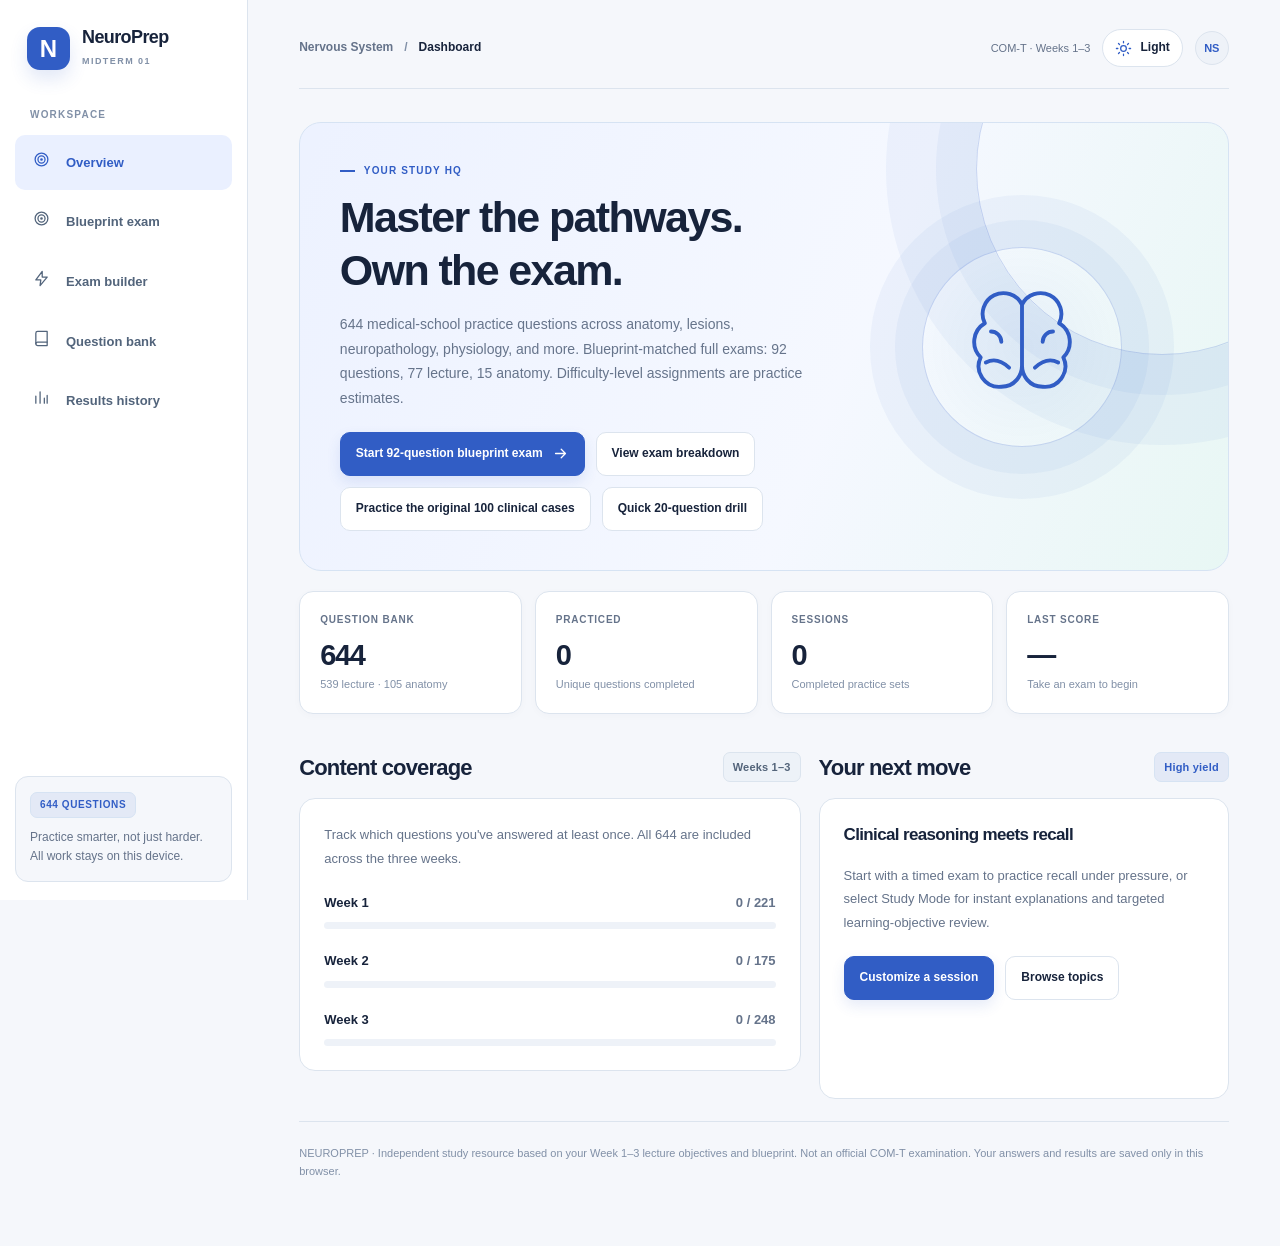
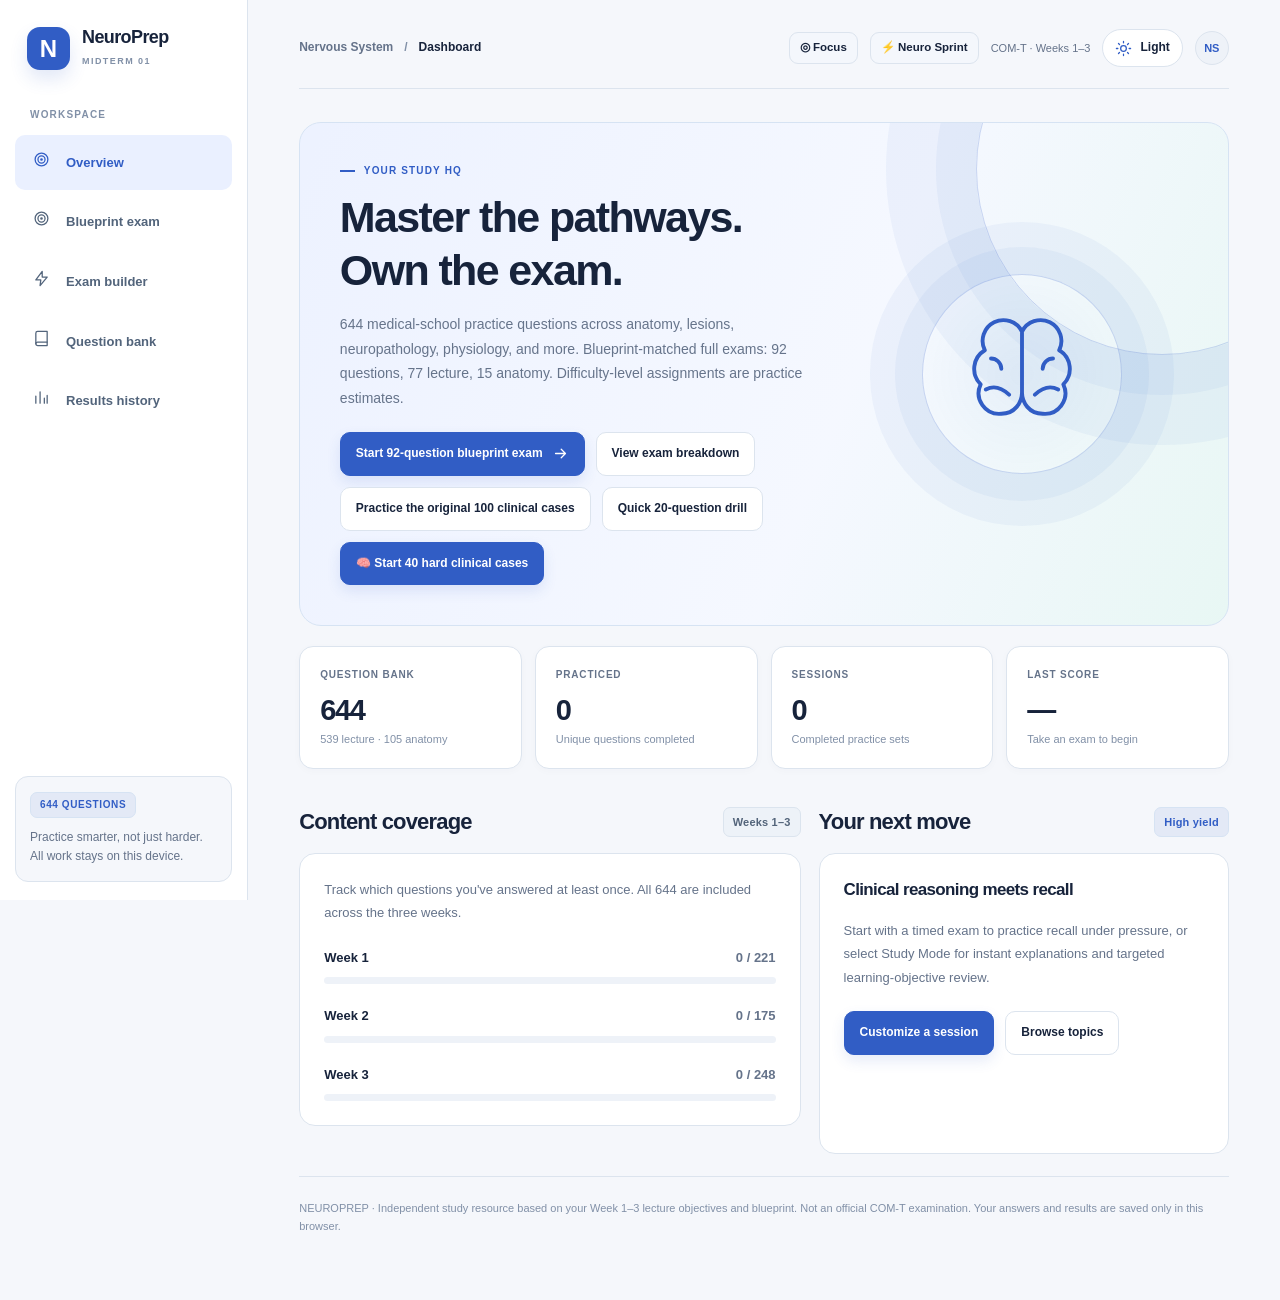
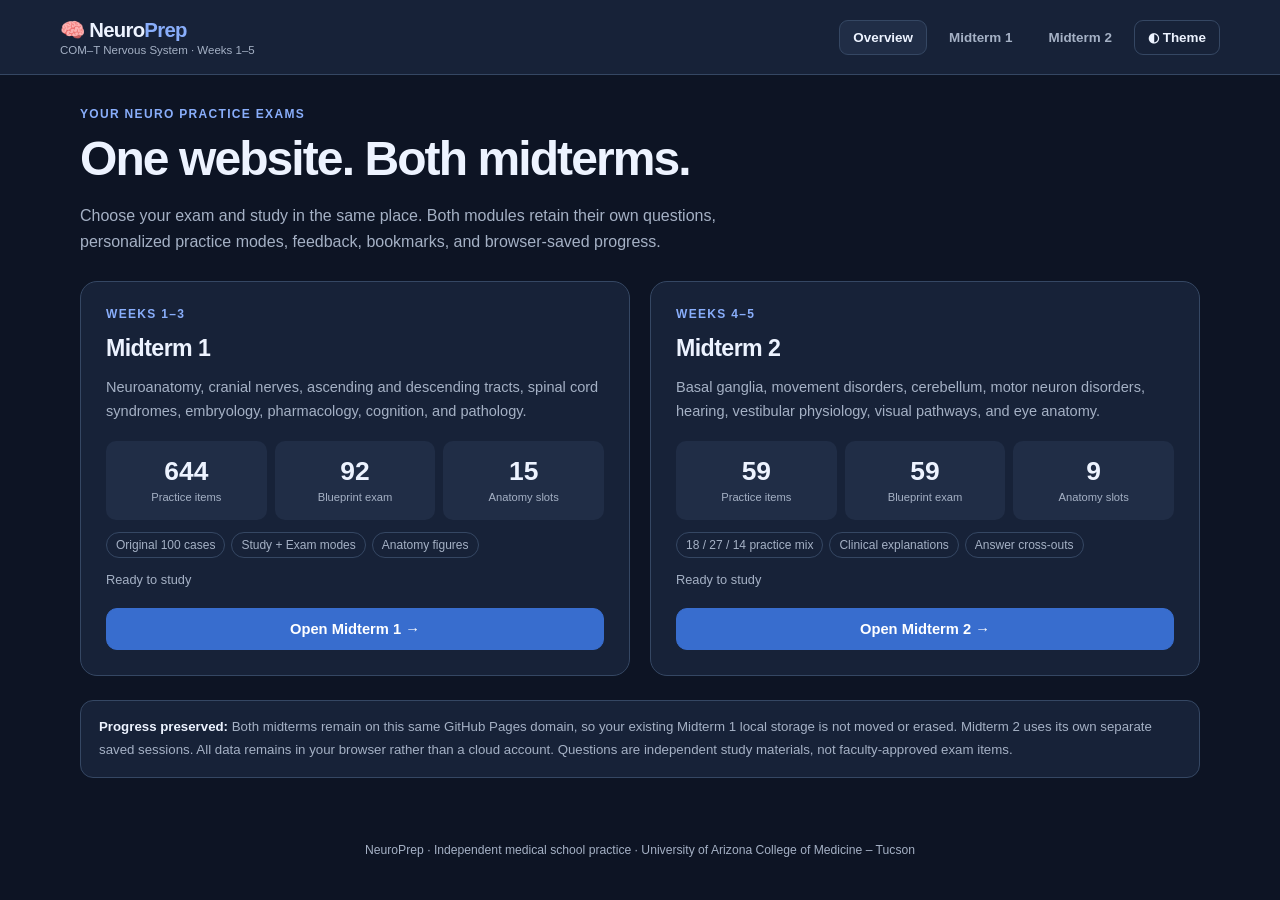
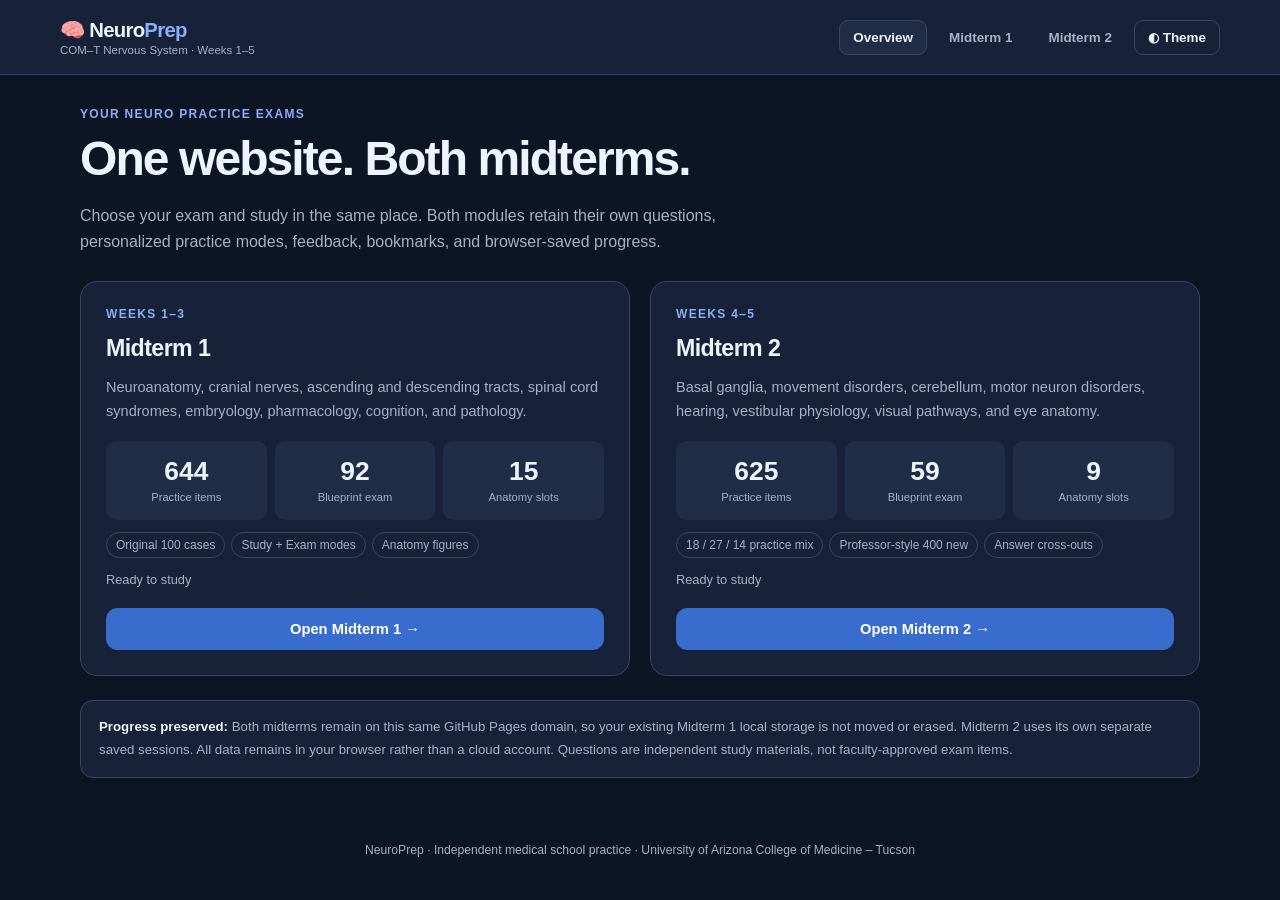
